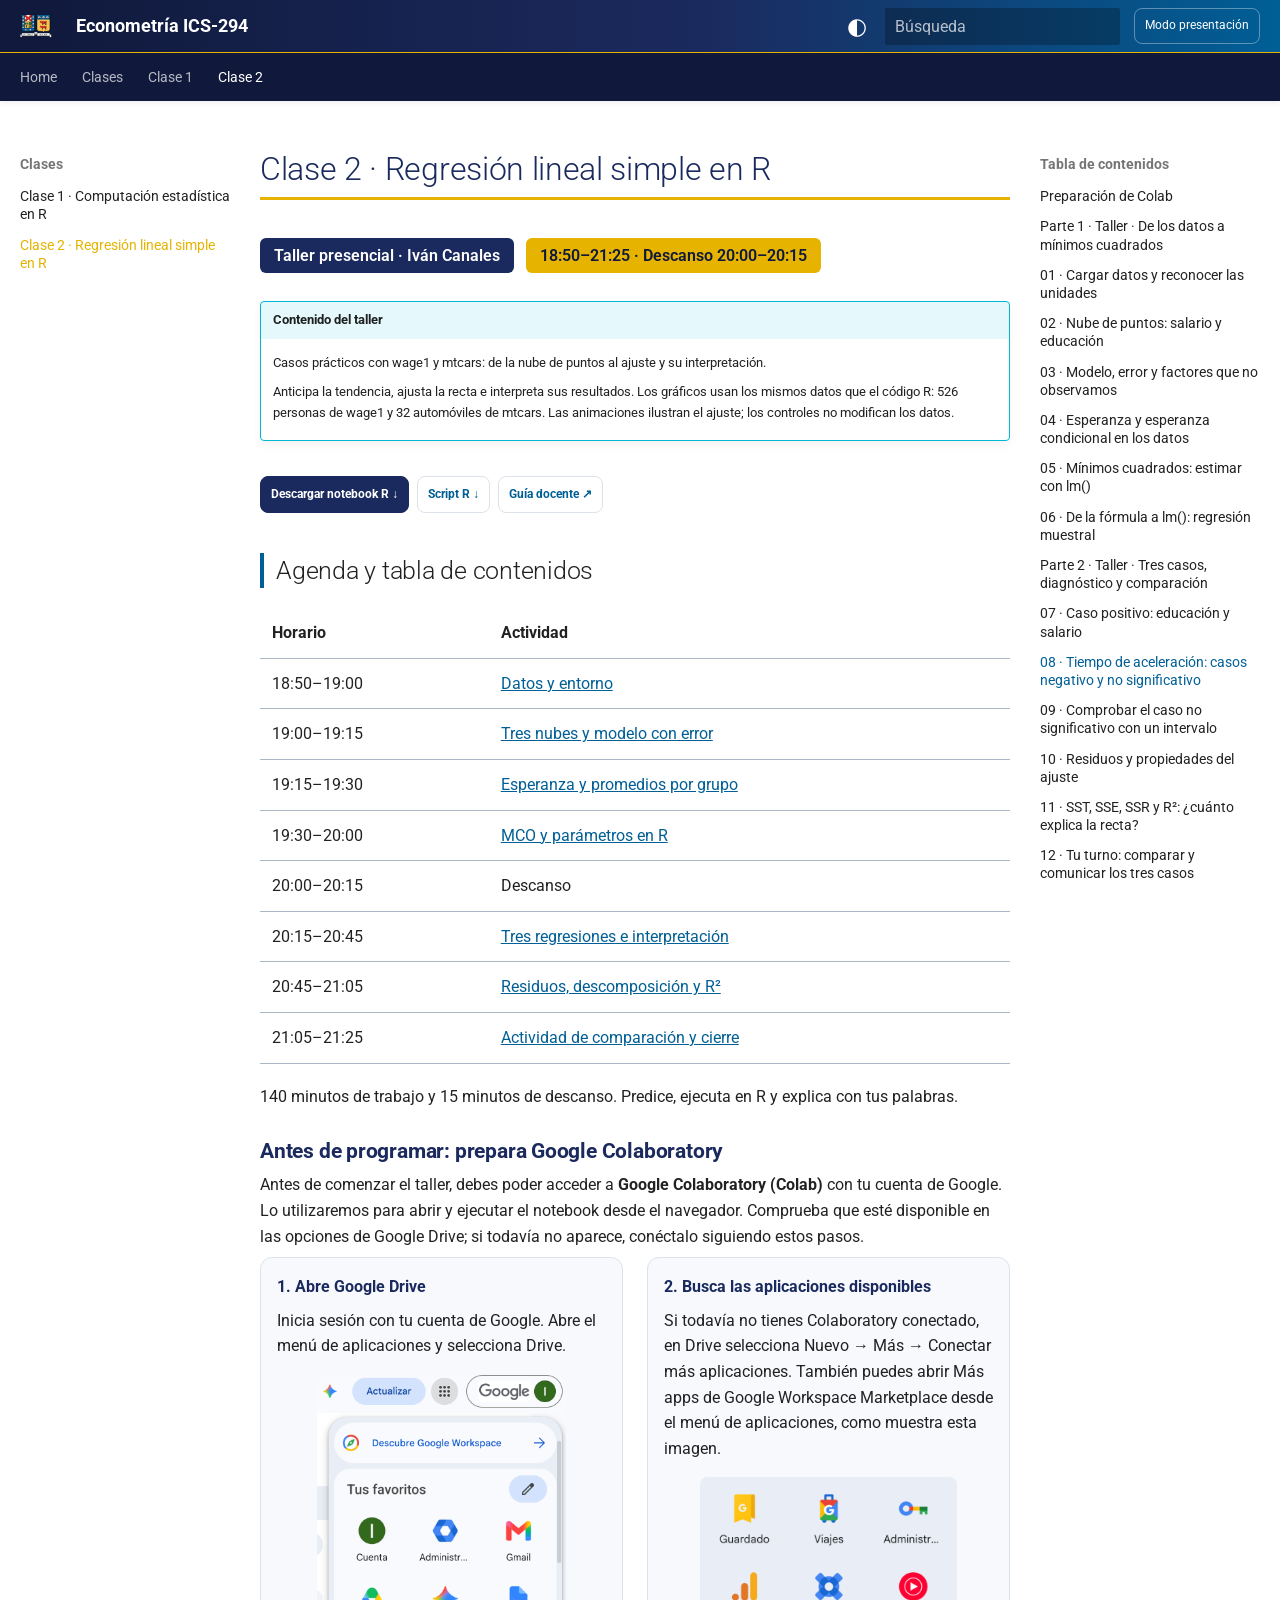
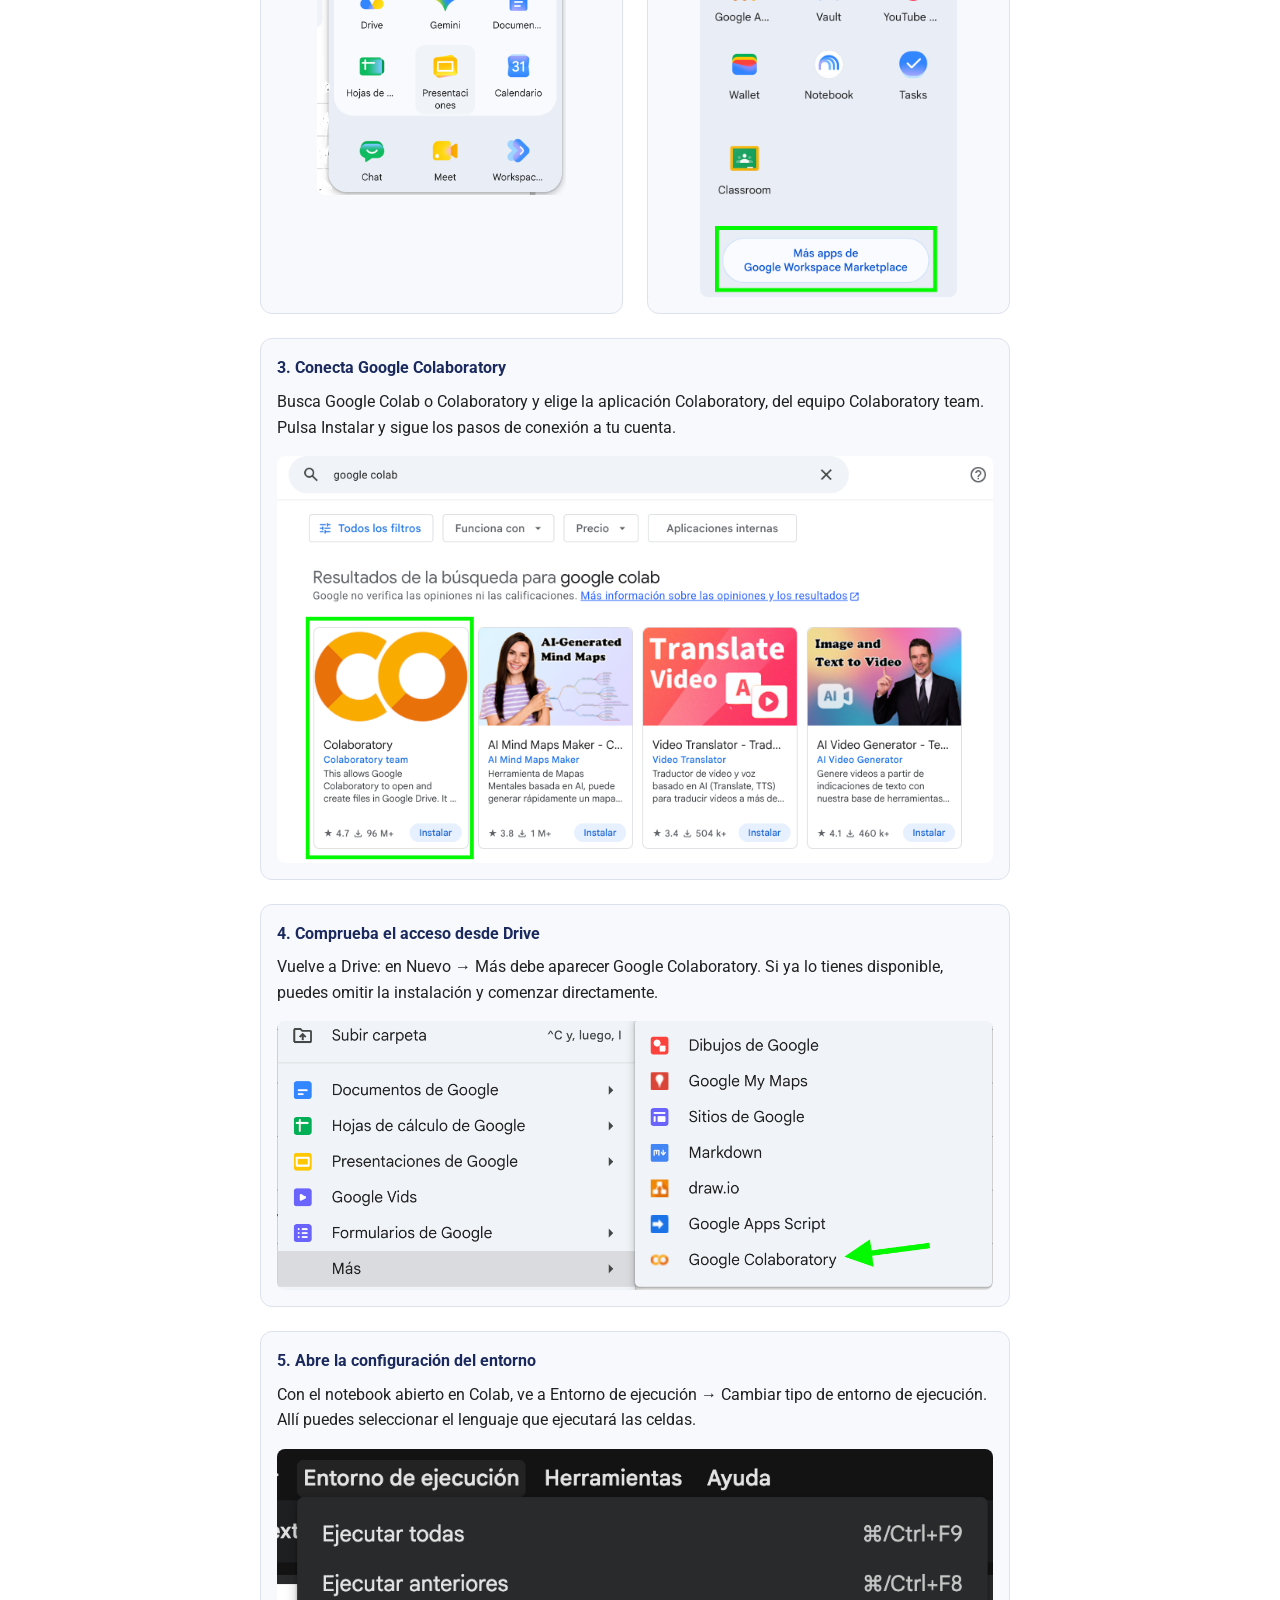
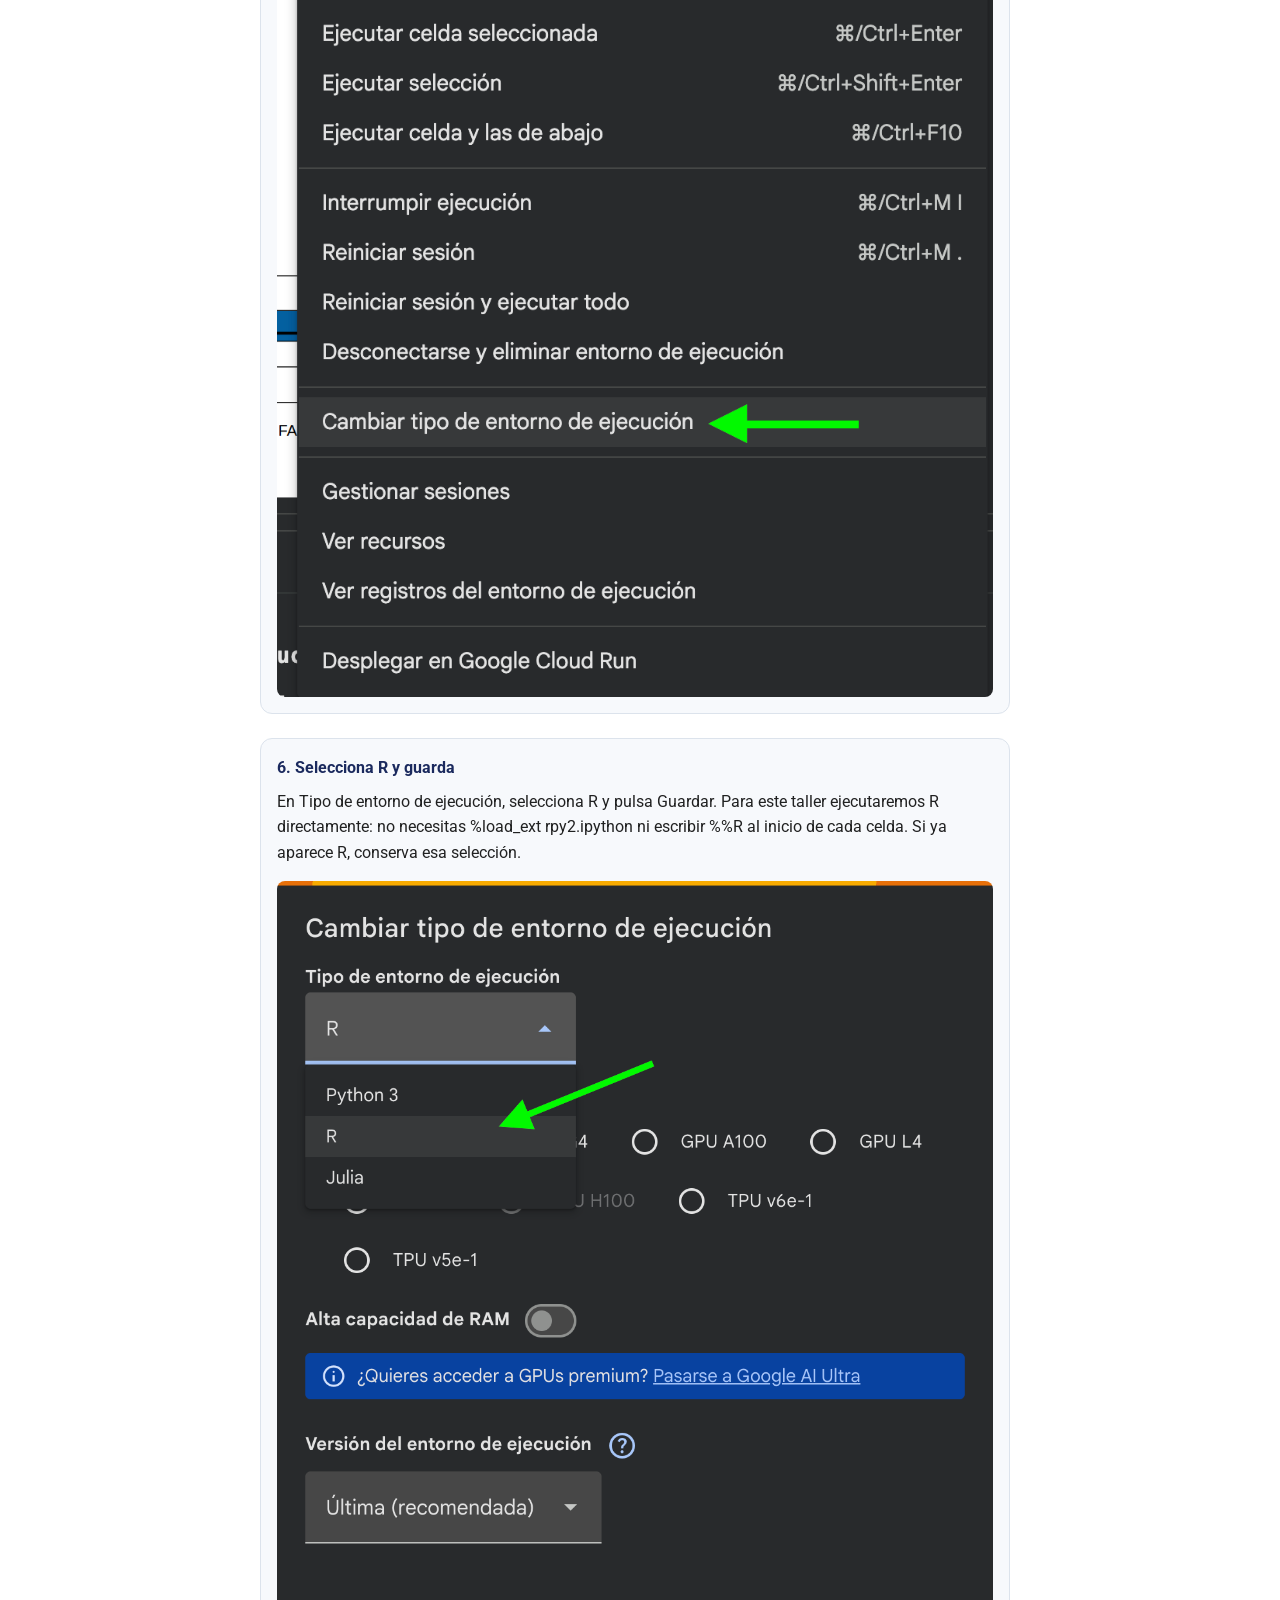
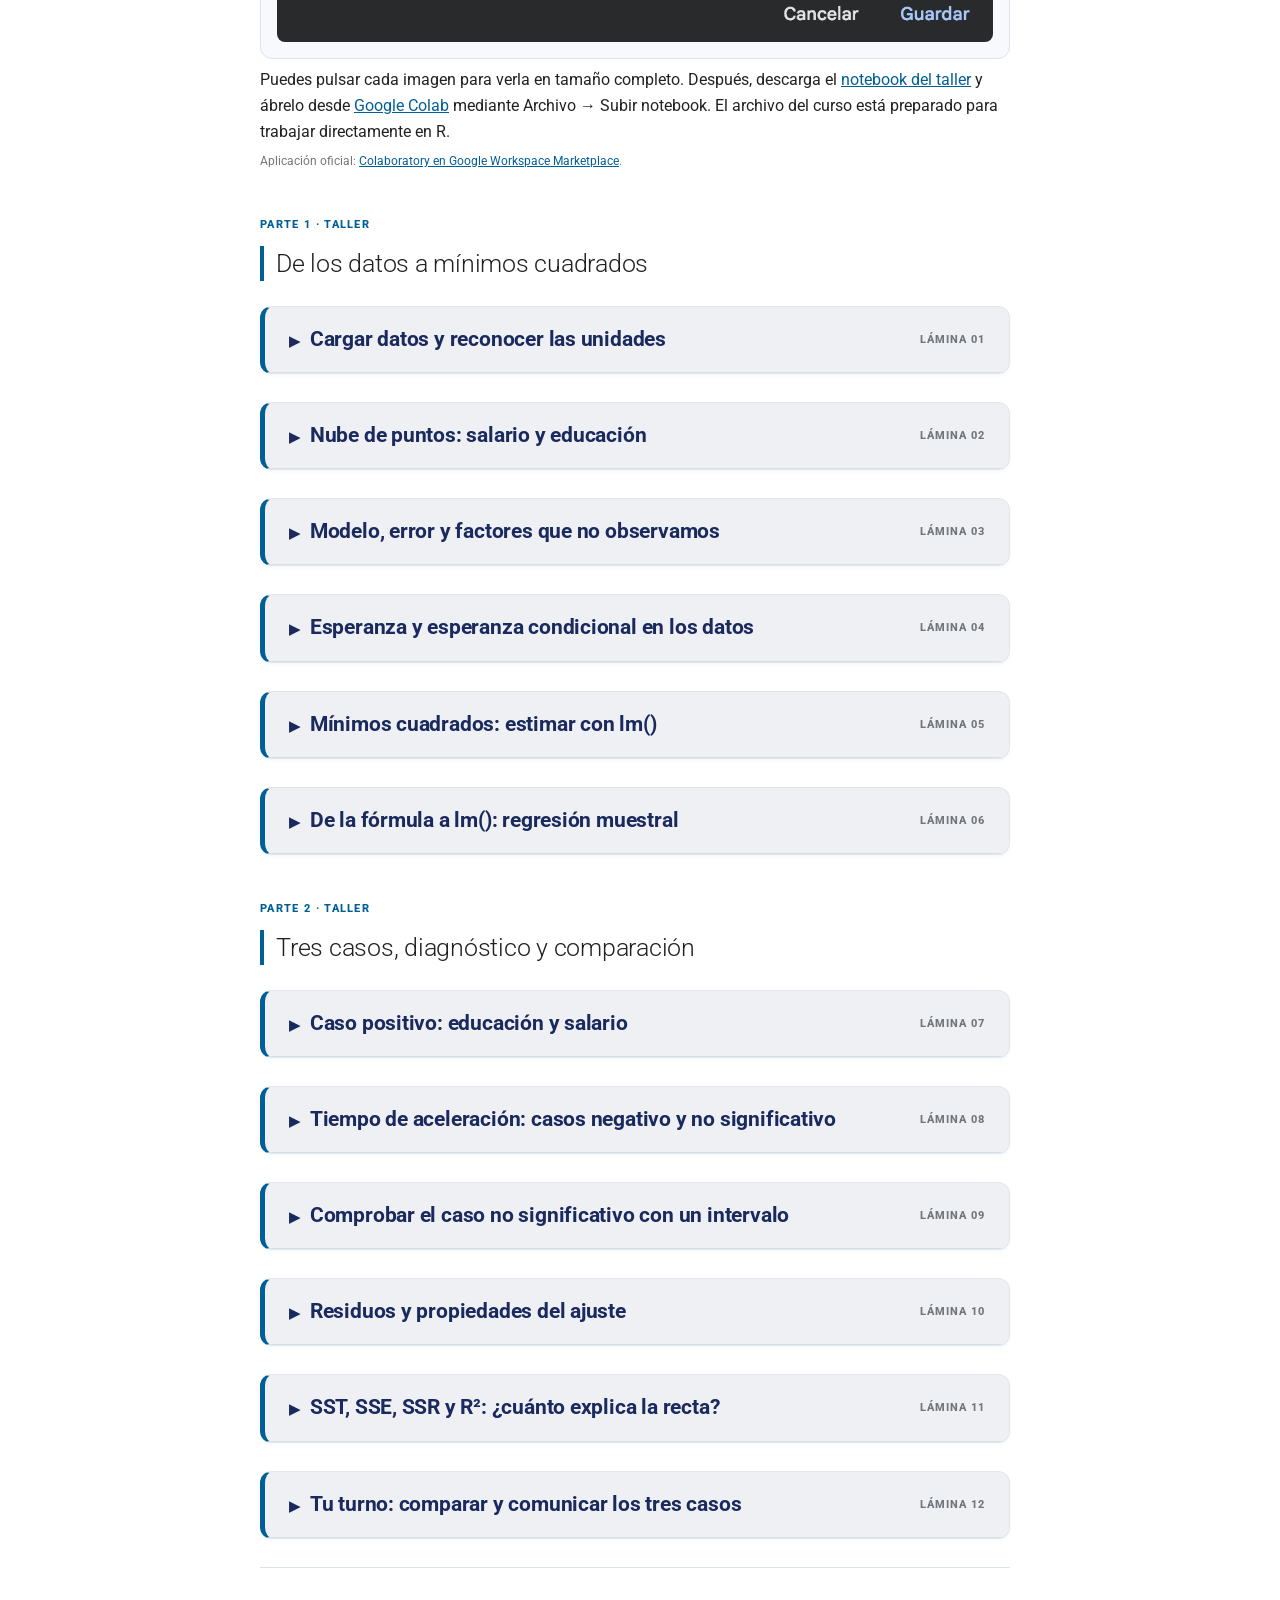
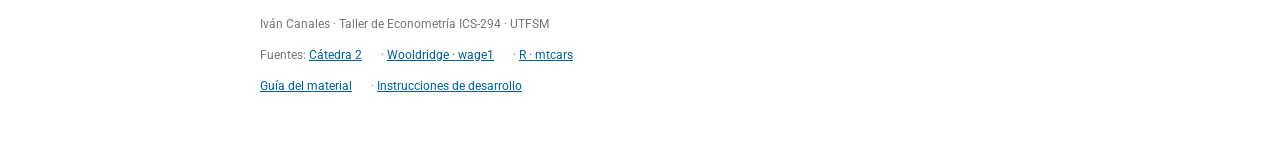
==== clase-2-taller/index.html @ 5e7f45cf "Mostrar tablas ANOVA completas en láminas 07, 08 y 09" ====
<!doctype html><html lang="es"><head><meta charset="utf-8"><meta name="viewport" content="width=device-width, initial-scale=1"><title>Clase 2 · Regresión lineal simple en R · UTFSM</title><style>
:root{--ink:#202f62;--accent:#006c9f;--paper:#fff;--muted:#647084;--line:#dce2ea;--wash:#eaf0f6;--bg:#f8fafc}*{box-sizing:border-box}html{scroll-behavior:smooth;scroll-padding-top:110px}body{margin:0;background:var(--bg);color:#242a32;font-family:-apple-system,BlinkMacSystemFont,"Segoe UI",sans-serif;font-size:18px;line-height:1.7}a{color:var(--accent)}button,summary{cursor:pointer}button,a,summary{touch-action:manipulation}button:focus-visible,a:focus-visible,summary:focus-visible{outline:3px solid #d79019;outline-offset:4px}.skip{position:absolute;left:10px;top:-100px}.skip:focus{top:5px;background:white;z-index:20}.topbar{position:sticky;top:0;z-index:5;background:#fff;border-bottom:1px solid var(--line);padding:16px max(24px,calc((100vw - 1180px)/2));display:flex;align-items:center;justify-content:space-between;gap:20px}.brand{font-size:15px;letter-spacing:.03em;color:var(--ink);font-weight:750;text-decoration:none}.topbar button{border:1px solid var(--line);border-radius:8px;background:white;padding:10px 14px;color:var(--ink);font:inherit;font-size:14px}.hero,.content{max-width:1180px;margin:auto;padding:52px 28px}.hero{padding-bottom:26px}.eyebrow{color:var(--accent);font-size:13px;font-weight:800;letter-spacing:.12em;text-transform:uppercase;margin:0 0 12px}h1,h2,h3{color:var(--ink);line-height:1.2}h1{font-size:clamp(36px,5vw,60px);letter-spacing:-.045em;max-width:850px;margin:0 0 22px}h2{font-size:34px;letter-spacing:-.025em}h3{font-size:clamp(23px,2.6vw,32px);margin:0;letter-spacing:-.02em}h4{font-size:16px;color:var(--ink);margin:24px 0 8px}.lead{font-size:21px;max-width:830px;color:#536074}.chips,.downloads,.toc{display:flex;flex-wrap:wrap;gap:10px}.chips span{font-size:13px;border:1px solid var(--line);padding:5px 12px;border-radius:30px;background:#fff;color:var(--ink)}.downloads{margin:24px 0}.downloads a{border-radius:8px;padding:10px 16px;font-size:14px;font-weight:700;border:1px solid var(--line);background:white;text-decoration:none}.downloads a:first-child{background:var(--ink);color:white;border-color:var(--ink)}.toc{padding:18px 0;border-top:1px solid var(--line);border-bottom:1px solid var(--line);margin-top:32px}.toc a{text-decoration:none;font-weight:650;font-size:14px;margin-right:14px}.content{padding-top:0}.brief{background:#fff;border:1px solid var(--line);border-radius:14px;padding:22px 28px;margin:24px 0}.brief h2{font-size:23px}.brief p{margin:8px 0}.brief summary{font-weight:700;color:var(--ink)}.schedule{width:100%;border-collapse:collapse;font-size:15px}.schedule td,.schedule th{text-align:left;border-bottom:1px solid var(--line);padding:10px}.schedule th{color:var(--ink)}.chapter-intro{margin:64px 0 30px}.chapter-intro h2{margin:10px 0 16px}.chapter-intro p:last-child{color:var(--muted)}.slide{background:var(--paper);border:1px solid #e2e5e9;border-left:7px solid var(--accent);border-radius:18px;overflow:hidden;margin:0 0 36px;box-shadow:0 2px 4px #17264b08;scroll-margin-top:100px}.slide-head{background:var(--wash);border-bottom:1px solid #d6dee8;display:flex;align-items:flex-start;justify-content:space-between;gap:25px;padding:27px 34px}.number{color:#71767c;letter-spacing:.09em;font-size:13px;font-weight:800;white-space:nowrap;padding-top:7px}.slide-body{padding:28px 34px 24px}.meta{display:flex;flex-wrap:wrap;gap:8px;font-size:12px;color:var(--muted)}.meta span+span:before{content:"·";margin-right:8px}.question{font-size:24px;color:var(--ink);font-weight:650;line-height:1.4;margin:26px 0}.prompt{padding:14px 18px;background:#f4f8fb;border-radius:8px;border:1px solid #e3ecf2}.prompt strong{color:var(--accent);font-size:13px;text-transform:uppercase;letter-spacing:.05em}.prompt p{margin:4px 0}.data-note,.execution-note{color:var(--muted);font-size:13px}.solution,.check{margin-top:22px;border:1px solid var(--line);border-radius:10px;overflow:hidden}.solution summary,.check summary{padding:13px 18px;background:#f7f9fc;font-weight:700;color:var(--ink);font-size:15px}.solution summary span{float:right}.solution-body{padding:18px}.code-head{display:flex;justify-content:space-between;align-items:center;color:var(--muted);font-size:12px}.copy{background:white;border:1px solid var(--line);border-radius:5px;padding:6px 10px;color:var(--ink)}pre{overflow:auto;padding:20px;background:#15243a;color:#e4effa;border-radius:8px;line-height:1.65;font-size:14px;tab-size:2}code{font-family:ui-monospace,SFMono-Regular,Consolas,monospace}.notice{border-left:3px solid #ce983d;background:#fff9ec;padding:12px 18px}.notice p{margin:4px 0}.check p{padding:0 18px}.anchor{display:inline-block;margin-top:20px;font-size:12px;text-decoration:none;color:var(--muted)}.footer{border-top:1px solid var(--line);padding:35px 0;font-size:14px;color:var(--muted)}.footer a{margin-right:16px}.present-controls{display:none}.presenting .hero,.presenting .brief,.presenting .chapter-intro,.presenting .footer,.presenting .closure{display:none}.presenting .slide{display:none}.presenting .slide.active{display:block;min-height:65vh;margin-top:30px}.presenting .chapter{margin:0}.presenting .content{padding-bottom:90px}.presenting .present-controls{display:flex;position:fixed;bottom:0;left:0;right:0;background:white;padding:14px 24px;border-top:1px solid var(--line);justify-content:center;align-items:center;gap:18px;z-index:10}.present-controls button{font:inherit;font-size:14px;border:1px solid var(--line);border-radius:7px;background:#fff;padding:10px 16px}.counter{font-size:14px;color:var(--ink)}@media(max-width:700px){body{font-size:16px}.hero,.content{padding-left:16px;padding-right:16px}.slide-head{padding:20px;gap:14px;flex-direction:column}.slide-body{padding:20px}.question{font-size:21px}.brief{padding:18px}.number{padding-top:0}pre{font-size:12px}.topbar{padding:12px 16px}.schedule{font-size:13px}.lead{font-size:18px}}@media print{.topbar,.toc,.downloads,.copy,.present-controls,.anchor{display:none!important}.slide{break-inside:avoid;box-shadow:none}.hero,.content{max-width:none;padding:10px}.solution-body{display:block}body{background:white;font-size:12px}.slide-head h3{font-size:20px}}

.lab {border:1px solid #b8c8d8;border-radius:12px;padding:16px;margin:20px 0;background:var(--paper,transparent)}
@keyframes trazar {from {stroke-dashoffset:1000} to {stroke-dashoffset:0}} .fitted-line {stroke-dasharray:1000;animation:trazar 1.2s ease-out both} @media (prefers-reduced-motion:reduce) {.fitted-line {animation:none}} .lab svg {width:100%;height:auto;display:block} .lab-controls {display:flex;flex-wrap:wrap;gap:10px;align-items:center} .lab-controls button {padding:10px;border:1px solid #005e90;border-radius:6px;cursor:pointer;background:#1b2a5e;color:white} .lab-controls button[aria-pressed="true"] {background:#d6a600;color:#111} .lab-controls label {display:flex;gap:6px;align-items:center} .lab-result {font-variant-numeric:tabular-nums} .agenda {border-collapse:collapse;width:100%;margin:20px 0} .agenda td,.agenda th {text-align:left;padding:12px;border-bottom:1px solid #aab6c6} .reading {border-left:4px solid #d6a600;padding:4px 16px;margin:16px 0}

.explanations {margin:24px 0} .code-explorer {display:grid;gap:12px} .code-step {border:1px solid #b8c8d8;border-radius:10px;overflow:hidden} .explain-toggle {width:100%;display:flex;align-items:center;gap:12px;text-align:left;padding:16px;border:0;background:#edf2f7;color:#1b2a5e;cursor:pointer;font-size:15px} .explain-toggle:hover {background:#e0e9f3} .explain-toggle:focus-visible {outline:3px solid #d6a600;outline-offset:-3px} .explain-toggle[aria-expanded="true"] {background:#1b2a5e;color:white} .explain-toggle code {white-space:normal;overflow-wrap:anywhere;background:transparent;color:inherit;flex:1;padding:0} .step-badge {display:inline-grid;place-items:center;min-width:34px;height:34px;border-radius:50%;background:#d6a600;color:#15234b;font-weight:700} .step-symbol {font-size:24px} .step-description {padding:6px 20px;border-left:4px solid #d6a600;animation:abrir-paso .2s ease-out} .step-description[hidden] {display:none} @keyframes abrir-paso {from {opacity:0;transform:translateY(-4px)} to {opacity:1;transform:translateY(0)}} @media(prefers-reduced-motion:reduce) {.step-description {animation:none}} html[data-theme="dark"] .explain-toggle:not([aria-expanded="true"]) {background:#202c44;color:#eef3fa}

.anova-section {margin:28px 0} .anova-equation {font-size:1.2em;font-weight:700;color:#005e90} .anova-scroll {overflow-x:auto;margin:20px 0;border:1px solid #b8c8d8;border-radius:10px} .anova-table {border-collapse:collapse;width:100%;font-size:14px;font-variant-numeric:tabular-nums} .anova-table caption {text-align:left;padding:14px;background:#edf2f7;color:#1b2a5e;font-weight:700} .anova-table th,.anova-table td {padding:12px 10px;border-bottom:1px solid #b8c8d8;text-align:right} .anova-table td {white-space:nowrap} .anova-table th:first-child {text-align:left;min-width:185px} .anova-table thead {background:#1b2a5e;color:white} .anova-table tbody tr:last-child {border-top:2px solid #d6a600;font-weight:700} .anova-table tbody tr:hover {background:rgba(0,94,144,.08)}
</style><link rel="preconnect" href="https://fonts.googleapis.com"><link href="https://fonts.googleapis.com/css2?family=Roboto:wght@300;400;500;600;700&display=swap" rel="stylesheet"><link rel="stylesheet" href="../identidad-utfsm.css?v=aa6c36bfe8b1"></head><body><a class="skip" href="#contenido">Saltar al contenido</a>
<header class="topbar"><div class="header-inner"><a class="brand" href="#inicio"><img src="../Logo_UTFSM.png" width="36" height="36" alt="Escudo de la Universidad Técnica Federico Santa María"><span>Econometría ICS-294</span></a><div class="header-actions"><button id="theme-toggle" class="theme-toggle" type="button" aria-label="Cambiar a modo oscuro" aria-pressed="false">◐</button><div class="search-wrap"><label class="search-label" for="class-search"><input id="class-search" type="search" placeholder="Búsqueda" aria-label="Buscar en las láminas" aria-controls="search-results" autocomplete="off"></label><div id="search-results" role="region" aria-label="Resultados de búsqueda" hidden></div></div><button id="present" type="button" aria-pressed="false">Modo presentación</button></div></div><nav class="header-tabs" aria-label="Navegación principal"><div><a href="../">Home</a><a href="../#clases">Clases</a><a href="../clase-1-taller/">Clase 1</a><a href="#inicio" aria-current="page">Clase 2</a></div></nav></header>
<div class="page-layout"><aside class="class-sidebar"><nav aria-label="Clases"><p class="sidebar-title">Clases</p><a href="../clase-1-taller/">Clase 1 · Computación estadística en R</a><a href="#inicio" class="current" aria-current="page">Clase 2 · Regresión lineal simple en R</a></nav></aside><main id="contenido"><div class="hero" id="inicio"><h1>Clase 2 · Regresión lineal simple en R</h1><div class="session-meta"><span>Taller presencial · Iván Canales</span><span class="tag-gold">18:50–21:25 · Descanso 20:00–20:15</span></div><section class="official-info"><h2>Contenido del taller</h2><div><p>Casos prácticos con wage1 y mtcars: de la nube de puntos al ajuste y su interpretación.</p><p>Anticipa la tendencia, ajusta la recta e interpreta sus resultados. Los gráficos usan los mismos datos que el código R: 526 personas de wage1 y 32 automóviles de mtcars. Las animaciones ilustran el ajuste; los controles no modifican los datos.</p></div></section><div class="downloads"><a href="clase-taller-2.ipynb" download>Descargar notebook R ↓</a><a href="clase-taller-2.R" download>Script R ↓</a><a href="guia-docente-taller-2.md">Guía docente ↗</a></div></div><div class="content"><section id="agenda"><h2>Agenda y tabla de contenidos</h2><table class="agenda"><thead><tr><th>Horario</th><th>Actividad</th></tr></thead><tbody><tr><td>18:50–19:00</td><td><a href="#C2-01">Datos y entorno</a></td></tr><tr><td>19:00–19:15</td><td><a href="#C2-02">Tres nubes y modelo con error</a></td></tr><tr><td>19:15–19:30</td><td><a href="#C2-04">Esperanza y promedios por grupo</a></td></tr><tr><td>19:30–20:00</td><td><a href="#C2-05">MCO y parámetros en R</a></td></tr><tr><td>20:00–20:15</td><td>Descanso</td></tr><tr><td>20:15–20:45</td><td><a href="#C2-07">Tres regresiones e interpretación</a></td></tr><tr><td>20:45–21:05</td><td><a href="#C2-10">Residuos, descomposición y R²</a></td></tr><tr><td>21:05–21:25</td><td><a href="#C2-12">Actividad de comparación y cierre</a></td></tr></tbody></table><p>140 minutos de trabajo y 15 minutos de descanso. Predice, ejecuta en R y explica con tus palabras.</p></section><section class="brief colab-preparation" id="preparar-colab" aria-labelledby="titulo-preparar-colab">
<style>.colab-preparation .colab-steps{display:grid;grid-template-columns:repeat(2,minmax(0,1fr));gap:1.5rem}.colab-preparation .colab-step{margin:0;padding:1rem;border:1px solid #dce3ec;border-radius:12px;background:#f7f9fc}.colab-preparation .colab-wide{grid-column:1/-1}.colab-preparation h4{margin-top:0;color:#1b2a5e}.colab-preparation img{display:block;width:auto;max-width:100%;height:auto;max-height:420px;margin:1rem auto 0;border-radius:8px}.colab-preparation .colab-wide img{width:100%;max-height:none}.colab-preparation a:focus-visible{outline:3px solid #e5b300;outline-offset:4px}@media(max-width:640px){.colab-preparation .colab-steps{grid-template-columns:1fr}}</style>
<h3 id="titulo-preparar-colab">Antes de programar: prepara Google Colaboratory</h3>
<p>Antes de comenzar el taller, debes poder acceder a <strong>Google Colaboratory (Colab)</strong> con tu cuenta de Google. Lo utilizaremos para abrir y ejecutar el notebook desde el navegador. Comprueba que esté disponible en las opciones de Google Drive; si todavía no aparece, conéctalo siguiendo estos pasos.</p>
<div class="colab-steps"><figure class="colab-step" id="colab-paso-1"><figcaption><h4>1. Abre Google Drive</h4><p>Inicia sesión con tu cuenta de Google. Abre el menú de aplicaciones y selecciona Drive.</p></figcaption><a href="colab-1.png" target="_blank" rel="noopener" aria-label="Ampliar imagen del paso 1"><img src="colab-1.png" alt="Menú de aplicaciones de Google con el acceso a Drive." width="734" height="1238" loading="lazy"></a></figure><figure class="colab-step" id="colab-paso-2"><figcaption><h4>2. Busca las aplicaciones disponibles</h4><p>Si todavía no tienes Colaboratory conectado, en Drive selecciona Nuevo → Más → Conectar más aplicaciones. También puedes abrir Más apps de Google Workspace Marketplace desde el menú de aplicaciones, como muestra esta imagen.</p></figcaption><a href="colab-2.png" target="_blank" rel="noopener" aria-label="Ampliar imagen del paso 2"><img src="colab-2.png" alt="Menú de Google con Más apps de Google Workspace Marketplace resaltado." width="658" height="1078" loading="lazy"></a></figure><figure class="colab-step colab-wide" id="colab-paso-3"><figcaption><h4>3. Conecta Google Colaboratory</h4><p>Busca Google Colab o Colaboratory y elige la aplicación Colaboratory, del equipo Colaboratory team. Pulsa Instalar y sigue los pasos de conexión a tu cuenta.</p></figcaption><a href="colab-3.png" target="_blank" rel="noopener" aria-label="Ampliar imagen del paso 3"><img src="colab-3.png" alt="Resultados de Marketplace con la aplicación oficial Colaboratory y su botón Instalar resaltados." width="1846" height="1048" loading="lazy"></a></figure><figure class="colab-step colab-wide" id="colab-paso-4"><figcaption><h4>4. Comprueba el acceso desde Drive</h4><p>Vuelve a Drive: en Nuevo → Más debe aparecer Google Colaboratory. Si ya lo tienes disponible, puedes omitir la instalación y comenzar directamente.</p></figcaption><a href="colab-4.png" target="_blank" rel="noopener" aria-label="Ampliar imagen del paso 4"><img src="colab-4.png" alt="Menú Más de Google Drive con Google Colaboratory señalado con una flecha." width="1284" height="482" loading="lazy"></a></figure><figure class="colab-step colab-wide" id="colab-paso-5"><figcaption><h4>5. Abre la configuración del entorno</h4><p>Con el notebook abierto en Colab, ve a Entorno de ejecución → Cambiar tipo de entorno de ejecución. Allí puedes seleccionar el lenguaje que ejecutará las celdas.</p></figcaption><a href="colab-5.png" target="_blank" rel="noopener" aria-label="Ampliar imagen del paso 5"><img src="colab-5.png" alt="Menú Entorno de ejecución de Colab con Cambiar tipo de entorno de ejecución señalado." width="922" height="1092" loading="lazy"></a></figure><figure class="colab-step colab-wide" id="colab-paso-6"><figcaption><h4>6. Selecciona R y guarda</h4><p>En Tipo de entorno de ejecución, selecciona R y pulsa Guardar. Para este taller ejecutaremos R directamente: no necesitas %load_ext rpy2.ipython ni escribir %%R al inicio de cada celda. Si ya aparece R, conserva esa selección.</p></figcaption><a href="colab-6.png" target="_blank" rel="noopener" aria-label="Ampliar imagen del paso 6"><img src="colab-6.png" alt="Ventana de configuración de Colab con R seleccionado y el botón Guardar visible." width="1112" height="1182" loading="lazy"></a></figure></div>
<p>Puedes pulsar cada imagen para verla en tamaño completo. Después, descarga el <a href="clase-taller-2.ipynb" download>notebook del taller</a> y ábrelo desde <a href="https://colab.research.google.com/">Google Colab</a> mediante Archivo → Subir notebook. El archivo del curso está preparado para trabajar directamente en R.</p>
<p class="data-note">Aplicación oficial: <a href="https://workspace.google.com/marketplace/app/colaboratory/1014160490159">Colaboratory en Google Workspace Marketplace</a>.</p></section><section class="chapter" id="P1"><div class="chapter-intro"><p class="eyebrow">Parte 1 · Taller</p><h2>De los datos a mínimos cuadrados</h2></div><article class="slide" id="C2-01" data-title="Cargar datos y reconocer las unidades"><header class="slide-head"><h3><button class="slide-toggle" type="button" aria-expanded="false" aria-controls="body-C2-01"><span class="slide-chevron" aria-hidden="true">▶</span><span>Cargar datos y reconocer las unidades</span></button></h3><span class="number">LÁMINA 01</span></header><div class="slide-body" id="body-C2-01" hidden><p>Carga wage1 del libro de Wooldridge. Son 526 personas de Estados Unidos, CPS 1976: wage es salario por hora en USD de 1976; educ, años de educación; exper, años de experiencia potencial; numdep, número de dependientes. Cada fila representa una persona, no un período.</p><div class="reading"><h4>Cómo leer el resultado</h4><p>Observa los nombres y rangos antes de modelar. La experiencia es potencial, no necesariamente experiencia laboral efectivamente acumulada. La columna rownames de la copia CSV es un identificador de fila y no se usa como predictor.</p></div><details class="solution"><summary>Ver código y solución en R</summary><div class="solution-body"><div class="code-head"><span>R</span><button type="button" class="copy">Copiar código</button></div><pre><code># Usa la copia local; si no está, carga la base del paquete.
if (file.exists(&quot;datos/wage1.csv&quot;)) {
  datos &lt;- read.csv(&quot;datos/wage1.csv&quot;)
} else {
  if (!requireNamespace(&quot;wooldridge&quot;, quietly = TRUE)) {
    install.packages(&quot;wooldridge&quot;, repos = &quot;https://cloud.r-project.org/&quot;)
  }
  datos &lt;- wooldridge::wage1
}
head(datos)
str(datos)
summary(datos)</code></pre><p>Observa los nombres y rangos antes de modelar. La experiencia es potencial, no necesariamente experiencia laboral efectivamente acumulada. La columna rownames de la copia CSV es un identificador de fila y no se usa como predictor.</p></div></details></div></article><article class="slide" id="C2-02" data-title="Nube de puntos: salario y educación"><header class="slide-head"><h3><button class="slide-toggle" type="button" aria-expanded="false" aria-controls="body-C2-02"><span class="slide-chevron" aria-hidden="true">▶</span><span>Nube de puntos: salario y educación</span></button></h3><span class="number">LÁMINA 02</span></header><div class="slide-body" id="body-C2-02" hidden><p>Observa la nube de salario y educación. Antes de mostrar la recta, anticipa la dirección de la tendencia. Luego ejecuta los otros gráficos en R para explorar salario frente a experiencia potencial y número de dependientes.</p><div class="lab" data-kind="explore-positive"></div><div class="reading"><h4>Cómo leer el resultado</h4><p>La nube de salario y educación muestra una tendencia creciente, con dispersión entre personas de un mismo nivel educativo. Recordemos que la recta resume la asociación promedio. La bondad de ajuste es baja: el R² es aproximadamente 16 %, es decir, el modelo explica cerca del 16 % de la variación observada del salario en esta muestra.</p></div><details class="solution"><summary>Ver código y solución en R</summary><div class="solution-body"><div class="code-head"><span>R</span><button type="button" class="copy">Copiar código</button></div><pre><code># Salario vs Educación
plot(wage ~ educ, data = datos, pch = 19, col = &quot;#005E9080&quot;)

# Otros gráficos:
par(mfrow = c(1, 3))
plot(wage ~ exper, data = datos, pch = 19, col = &quot;#005E9080&quot;)
plot(wage ~ numdep, data = datos, pch = 19, col = &quot;#005E9080&quot;)
par(mfrow = c(1, 1))</code></pre><p>La nube de salario y educación muestra una tendencia creciente, con dispersión entre personas de un mismo nivel educativo. Recordemos que la recta resume la asociación promedio. La bondad de ajuste es baja: el R² es aproximadamente 16 %, es decir, el modelo explica cerca del 16 % de la variación observada del salario en esta muestra.</p></div></details></div></article><article class="slide" id="C2-03" data-title="Modelo, error y factores que no observamos"><header class="slide-head"><h3><button class="slide-toggle" type="button" aria-expanded="false" aria-controls="body-C2-03"><span class="slide-chevron" aria-hidden="true">▶</span><span>Modelo, error y factores que no observamos</span></button></h3><span class="number">LÁMINA 03</span></header><div class="slide-body" id="body-C2-03" hidden><p>Trabaja con wage = β₀ + β₁ educ + u. Propón factores que podrían integrar u: habilidad, ocupación o condiciones del empleo. Mueve la recta y observa las distancias verticales. El error poblacional u no se observa; los residuos se calculan después de estimar.</p><div class="lab" data-kind="fit"></div><div class="reading"><h4>Cómo leer el resultado</h4><p>La recta dibujada es una propuesta inicial, no una estimación. La linealidad es en los parámetros. E[u | x] = 0 es un supuesto sobre la población: esta nube no permite comprobarlo. Una asociación salarial no basta para concluir causalidad.</p></div><details class="solution"><summary>Ver código y solución en R</summary><div class="solution-body"><div class="code-head"><span>R</span><button type="button" class="copy">Copiar código</button></div><pre><code>x &lt;- datos$educ
y &lt;- datos$wage
plot(x, y, pch = 19, col = &quot;#005E9080&quot;,
     xlab = &quot;Educación (años)&quot;, ylab = &quot;Salario por hora (USD de 1976)&quot;)
abline(a = 0, b = 0.5, col = &quot;#D6A600&quot;, lwd = 3)</code></pre><p>La recta dibujada es una propuesta inicial, no una estimación. La linealidad es en los parámetros. E[u | x] = 0 es un supuesto sobre la población: esta nube no permite comprobarlo. Una asociación salarial no basta para concluir causalidad.</p></div></details></div></article><article class="slide" id="C2-04" data-title="Esperanza y esperanza condicional en los datos"><header class="slide-head"><h3><button class="slide-toggle" type="button" aria-expanded="false" aria-controls="body-C2-04"><span class="slide-chevron" aria-hidden="true">▶</span><span>Esperanza y esperanza condicional en los datos</span></button></h3><span class="number">LÁMINA 04</span></header><div class="slide-body" id="body-C2-04" hidden><p>Compara el salario promedio de toda la muestra con el promedio dentro de cada nivel educativo. Son promedios muestrales que aproximan esperanzas; no son la función poblacional conocida.</p><div class="lab" data-kind="means"></div><div class="reading"><h4>Cómo leer el resultado</h4><p>Cada punto dorado resume personas con el mismo educ; la línea horizontal resume a todas. Los tamaños de los grupos son diferentes. Bajo E[u | educ] = 0, la regresión poblacional es E[wage | educ] = β₀ + β₁ educ.</p></div><details class="solution"><summary>Ver código y solución en R</summary><div class="solution-body"><div class="code-head"><span>R</span><button type="button" class="copy">Copiar código</button></div><pre><code>promedio &lt;- mean(datos$wage)
por_educ &lt;- aggregate(wage ~ educ, data = datos, FUN = mean)
print(promedio)
print(por_educ)
plot(wage ~ educ, data = datos, pch = 19, col = &quot;#005E9040&quot;)
points(por_educ$educ, por_educ$wage, pch = 19, col = &quot;#D6A600&quot;, cex = 1.4)
abline(h = promedio, lty = 2)</code></pre><p>Cada punto dorado resume personas con el mismo educ; la línea horizontal resume a todas. Los tamaños de los grupos son diferentes. Bajo E[u | educ] = 0, la regresión poblacional es E[wage | educ] = β₀ + β₁ educ.</p></div></details></div></article><article class="slide" id="C2-05" data-title="Mínimos cuadrados: estimar con lm()"><header class="slide-head"><h3><button class="slide-toggle" type="button" aria-expanded="false" aria-controls="body-C2-05"><span class="slide-chevron" aria-hidden="true">▶</span><span>Mínimos cuadrados: estimar con lm()</span></button></h3><span class="number">LÁMINA 05</span></header><div class="slide-body" id="body-C2-05" hidden><p>Ejecuta el código para estimar la recta de salario y educación mediante mínimos cuadrados ordinarios. Los coeficientes los calcula lm() a partir de los datos; en esta lámina no se modifican manualmente.</p><section class="explanations"><h4>Explora el código, paso a paso</h4><p>Pulsa una instrucción para descubrir qué hace. Puedes abrir varias y comparar sus funciones.</p><div class="code-explorer"><div class="code-step"><button type="button" class="explain-toggle" id="btn-C2-05-paso-1" aria-expanded="false" aria-controls="C2-05-paso-1"><span class="step-badge">01</span><code>modelo_pos &lt;- lm(wage ~ educ, data = datos)</code><span class="step-symbol" aria-hidden="true">+</span></button><div class="step-description" id="C2-05-paso-1" role="region" aria-labelledby="btn-C2-05-paso-1" hidden><p>Estima el salario como función lineal de los años de educación y guarda el ajuste en modelo_pos. La fórmula incluye un intercepto por defecto.</p></div></div><div class="code-step"><button type="button" class="explain-toggle" id="btn-C2-05-paso-2" aria-expanded="false" aria-controls="C2-05-paso-2"><span class="step-badge">02</span><code>print(summary(modelo_pos))</code><span class="step-symbol" aria-hidden="true">+</span></button><div class="step-description" id="C2-05-paso-2" role="region" aria-labelledby="btn-C2-05-paso-2" hidden><p>Muestra el resumen del ajuste. Residuals resume los residuos. En Coefficients, Estimate contiene el intercepto (aproximadamente −0.905) y la pendiente (0.541); Std. Error muestra sus errores estándar; t value y Pr(&gt;|t|) corresponden al contraste de que cada coeficiente poblacional sea cero. También aparecen el error estándar residual, R² (aproximadamente 0.1648), R² ajustado y el contraste F global. Estos contrastes requieren los supuestos de la inferencia clásica; no demuestran causalidad.</p></div></div><div class="code-step"><button type="button" class="explain-toggle" id="btn-C2-05-paso-3" aria-expanded="false" aria-controls="C2-05-paso-3"><span class="step-badge">03</span><code>print(coef(modelo_pos))</code><span class="step-symbol" aria-hidden="true">+</span></button><div class="step-description" id="C2-05-paso-3" role="region" aria-labelledby="btn-C2-05-paso-3" hidden><p>Extrae e imprime únicamente los dos coeficientes estimados, con sus nombres: (Intercept) y educ. Permite leer la ecuación ŷ = −0.905 + 0.541 educ. La pendiente indica una asociación promedio de 0.541 USD por hora por año adicional de educación.</p></div></div><div class="code-step"><button type="button" class="explain-toggle" id="btn-C2-05-paso-4" aria-expanded="false" aria-controls="C2-05-paso-4"><span class="step-badge">04</span><code>print(sum(resid(modelo_pos)^2))</code><span class="step-symbol" aria-hidden="true">+</span></button><div class="step-description" id="C2-05-paso-4" role="region" aria-labelledby="btn-C2-05-paso-4" hidden><p>resid() obtiene las diferencias entre salarios observados y ajustados. ^2 eleva cada residuo al cuadrado y sum() suma esos cuadrados. print() muestra SSR ≈ 5980.68, la suma de cuadrados residual que MCO minimiza. No es un promedio ni R²; está expresada en unidades de salario al cuadrado.</p></div></div><div class="code-step"><button type="button" class="explain-toggle" id="btn-C2-05-paso-5" aria-expanded="false" aria-controls="C2-05-paso-5"><span class="step-badge">05</span><code>plot(...) y abline(...)</code><span class="step-symbol" aria-hidden="true">+</span></button><div class="step-description" id="C2-05-paso-5" role="region" aria-labelledby="btn-C2-05-paso-5" hidden><p>plot() dibuja la nube de observaciones. abline(modelo_pos, ...) agrega la recta estimada en dorado; lwd = 3 fija su grosor.</p></div></div></div></section><div class="reading"><h4>Cómo leer el resultado</h4><p>MCO minimiza SSR = Σ(yᵢ − ŷᵢ)². El ajuste observado es aproximadamente ŷ = −0.905 + 0.541 educ. Un año adicional de educación se asocia con 0.541 USD/h más, en promedio. El intercepto no debe interpretarse fuera del contexto y soporte de los datos.</p></div><details class="solution" open><summary>Ver código y solución en R</summary><div class="solution-body"><div class="code-head"><span>R</span><button type="button" class="copy">Copiar código</button></div><pre><code>modelo_pos &lt;- lm(wage ~ educ, data = datos)
print(summary(modelo_pos))
print(coef(modelo_pos))
print(sum(resid(modelo_pos)^2))
plot(wage ~ educ, data = datos, pch = 19, col = &quot;#005E9060&quot;)
abline(modelo_pos, col = &quot;#D6A600&quot;, lwd = 3)</code></pre><p>MCO minimiza SSR = Σ(yᵢ − ŷᵢ)². El ajuste observado es aproximadamente ŷ = −0.905 + 0.541 educ. Un año adicional de educación se asocia con 0.541 USD/h más, en promedio. El intercepto no debe interpretarse fuera del contexto y soporte de los datos.</p></div></details></div></article><article class="slide" id="C2-06" data-title="De la fórmula a lm(): regresión muestral"><header class="slide-head"><h3><button class="slide-toggle" type="button" aria-expanded="false" aria-controls="body-C2-06"><span class="slide-chevron" aria-hidden="true">▶</span><span>De la fórmula a lm(): regresión muestral</span></button></h3><span class="number">LÁMINA 06</span></header><div class="slide-body" id="body-C2-06" hidden><p>Calcula los parámetros con vectores y compara con lm(). Esta es una estimación en la muestra, no los parámetros poblacionales conocidos.</p><section class="explanations"><h4>Explora el código, paso a paso</h4><p>Pulsa una instrucción para descubrir qué hace. Puedes abrir varias y comparar sus funciones.</p><div class="code-explorer"><div class="code-step"><button type="button" class="explain-toggle" id="btn-C2-06-paso-1" aria-expanded="false" aria-controls="C2-06-paso-1"><span class="step-badge">01</span><code>x &lt;- datos$educ; y &lt;- datos$wage</code><span class="step-symbol" aria-hidden="true">+</span></button><div class="step-description" id="C2-06-paso-1" role="region" aria-labelledby="btn-C2-06-paso-1" hidden><p>Extraemos dos columnas del dataset y las guardamos como vectores: x contiene los años de educación e y, el salario por hora. Las posiciones coinciden: x[i] e y[i] corresponden a la misma persona. La flecha &lt;- asigna los valores a un nombre.</p></div></div><div class="code-step"><button type="button" class="explain-toggle" id="btn-C2-06-paso-2" aria-expanded="false" aria-controls="C2-06-paso-2"><span class="step-badge">02</span><code>b1 &lt;- sum((x - mean(x)) * (y - mean(y))) / sum((x - mean(x))^2)</code><span class="step-symbol" aria-hidden="true">+</span></button><div class="step-description" id="C2-06-paso-2" role="region" aria-labelledby="btn-C2-06-paso-2" hidden><p>Calculamos la pendiente de mínimos cuadrados. mean(x) y mean(y) son los promedios. Al restarlos obtenemos cuánto se aleja cada observación de su promedio. El numerador multiplica esas diferencias persona por persona y las suma: resume cómo varían juntas educación y salario. El denominador suma las diferencias de educación al cuadrado: mide la variación de x y debe ser mayor que cero. Dividir ambos resultados produce b1 ≈ 0.541: por cada año adicional de educación, el salario ajustado aumenta aproximadamente 0.541 USD por hora.</p></div></div><div class="code-step"><button type="button" class="explain-toggle" id="btn-C2-06-paso-3" aria-expanded="false" aria-controls="C2-06-paso-3"><span class="step-badge">03</span><code>b0 &lt;- mean(y) - b1 * mean(x)</code><span class="step-symbol" aria-hidden="true">+</span></button><div class="step-description" id="C2-06-paso-3" role="region" aria-labelledby="btn-C2-06-paso-3" hidden><p>Calculamos el intercepto: al salario promedio le restamos la pendiente multiplicada por la educación promedio. Obtenemos b0 ≈ −0.905. Esta elección hace que la recta pase por el punto de los promedios (x̄, ȳ). No significa que exista un salario negativo observado.</p></div></div><div class="code-step"><button type="button" class="explain-toggle" id="btn-C2-06-paso-4" aria-expanded="false" aria-controls="C2-06-paso-4"><span class="step-badge">04</span><code>print(c(b0 = b0, b1 = b1))</code><span class="step-symbol" aria-hidden="true">+</span></button><div class="step-description" id="C2-06-paso-4" role="region" aria-labelledby="btn-C2-06-paso-4" hidden><p>c() reúne los dos resultados en un vector con nombres. print() muestra el intercepto y la pendiente calculados con la fórmula. Los nombres b0 y b1 permiten distinguirlos en la salida.</p></div></div><div class="code-step"><button type="button" class="explain-toggle" id="btn-C2-06-paso-5" aria-expanded="false" aria-controls="C2-06-paso-5"><span class="step-badge">05</span><code>print(coef(modelo_pos))</code><span class="step-symbol" aria-hidden="true">+</span></button><div class="step-description" id="C2-06-paso-5" role="region" aria-labelledby="btn-C2-06-paso-5" hidden><p>coef() extrae los coeficientes que lm() calculó en la lámina anterior. print() los muestra con los nombres (Intercept) y educ. Deben coincidir con b0 y b1, salvo diferencias mínimas de precisión numérica: estamos aplicando el mismo método. Primero debes ejecutar la celda que crea modelo_pos.</p></div></div><div class="code-step"><button type="button" class="explain-toggle" id="btn-C2-06-paso-6" aria-expanded="false" aria-controls="C2-06-paso-6"><span class="step-badge">06</span><code>y_ajustado &lt;- b0 + b1 * x</code><span class="step-symbol" aria-hidden="true">+</span></button><div class="step-description" id="C2-06-paso-6" role="region" aria-labelledby="btn-C2-06-paso-6" hidden><p>Aplicamos la ecuación de la recta a cada persona. R multiplica cada valor de x por b1 y le suma b0; así construye un vector de salarios ajustados. Por ejemplo, con 12 años de educación se obtiene aproximadamente 5.591 USD por hora. Es un valor sobre la recta, no el salario exacto que cada persona debe recibir.</p></div></div><div class="code-step"><button type="button" class="explain-toggle" id="btn-C2-06-paso-7" aria-expanded="false" aria-controls="C2-06-paso-7"><span class="step-badge">07</span><code>residuos &lt;- y - y_ajustado</code><span class="step-symbol" aria-hidden="true">+</span></button><div class="step-description" id="C2-06-paso-7" role="region" aria-labelledby="btn-C2-06-paso-7" hidden><p>Restamos, persona por persona, salario observado menos salario ajustado. Un residuo positivo indica que la persona gana más de lo que ajusta el modelo; uno negativo indica que gana menos. Este residuo calculado en la muestra se distingue del error poblacional u, que no observamos.</p></div></div><div class="code-step"><button type="button" class="explain-toggle" id="btn-C2-06-paso-8" aria-expanded="false" aria-controls="C2-06-paso-8"><span class="step-badge">08</span><code>print(head(data.frame(y, y_ajustado, residuos)))</code><span class="step-symbol" aria-hidden="true">+</span></button><div class="step-description" id="C2-06-paso-8" role="region" aria-labelledby="btn-C2-06-paso-8" hidden><p>data.frame() coloca los tres vectores como columnas de una tabla; head() selecciona las primeras seis filas y print() las muestra. Compara cada salario real con su ajuste y verifica la resta. En la primera fila: 3.10 − 5.050 ≈ −1.950 USD por hora.</p></div></div></div></section><div class="reading"><h4>Cómo leer el resultado</h4><p>Los dos métodos coinciden salvo redondeo numérico. La recta pasa por (x̄, ȳ). No confundas β₁ poblacional con b₁ estimado.</p></div><details class="solution"><summary>Ver código y solución en R</summary><div class="solution-body"><div class="code-head"><span>R</span><button type="button" class="copy">Copiar código</button></div><pre><code>x &lt;- datos$educ
y &lt;- datos$wage
b1 &lt;- sum((x - mean(x)) * (y - mean(y))) / sum((x - mean(x))^2)
b0 &lt;- mean(y) - b1 * mean(x)
print(c(b0 = b0, b1 = b1))
print(coef(modelo_pos))
y_ajustado &lt;- b0 + b1 * x
residuos &lt;- y - y_ajustado
print(head(data.frame(y, y_ajustado, residuos)))</code></pre><p>Los dos métodos coinciden salvo redondeo numérico. La recta pasa por (x̄, ȳ). No confundas β₁ poblacional con b₁ estimado.</p></div></details></div></article></section><section class="chapter" id="P2"><div class="chapter-intro"><p class="eyebrow">Parte 2 · Taller</p><h2>Tres casos, diagnóstico y comparación</h2></div><article class="slide" id="C2-07" data-title="Caso positivo: educación y salario"><header class="slide-head"><h3><button class="slide-toggle" type="button" aria-expanded="false" aria-controls="body-C2-07"><span class="slide-chevron" aria-hidden="true">▶</span><span>Caso positivo: educación y salario</span></button></h3><span class="number">LÁMINA 07</span></header><div class="slide-body" id="body-C2-07" hidden><p>Consulta summary(modelo_pos) y anova(modelo_pos). Despliega cada salida e interpreta sus componentes con los botones. El modelo explica salario por hora a partir de educación. Predice para 12 y 16 años: ¿es un salario individual garantizado?</p><div class="lab" data-kind="positive"></div><section class="anova-section"><h4>Tabla ANOVA</h4><p class="anova-equation">SST = SSE + SSR</p><div class="anova-scroll" role="region" aria-label="ANOVA · Salario y educación" tabindex="0"><table class="anova-table"><caption>ANOVA · Salario y educación · wage ~ educ · n = 526</caption><thead><tr><th scope="col">Fuente de variación</th><th scope="col">Suma de cuadrados</th><th scope="col">Grados de libertad</th><th scope="col">Cuadrado medio</th><th scope="col">F</th><th scope="col">p-valor</th></tr></thead><tbody><tr><th scope="row">Regresión · SSE = Σ(ŷᵢ − ȳ)²</th><td>1179.732</td><td>1</td><td>1179.732</td><td>103.363</td><td>2.78e-22</td></tr><tr><th scope="row">Error · SSR = Σ(yᵢ − ŷᵢ)²</th><td>5980.682</td><td>524</td><td>11.414</td><td>—</td><td>—</td></tr><tr><th scope="row">Total · SST = Σ(yᵢ − ȳ)²</th><td>7160.414</td><td>525</td><td>—</td><td>—</td><td>—</td></tr></tbody></table></div><p>Con intercepto: SST = SSE + SSR. Cuadrado medio = suma de cuadrados / grados de libertad; F = CM de regresión / CM del error. Las siglas siguen la cátedra: SSE explicada, SSR residual. En otras fuentes se intercambian; identifica siempre qué suma representa cada fila. La fila Total es una adición didáctica a la salida de anova() de R. Valores redondeados.</p></section><section class="r-outputs"><h4>Resultados calculados en R</h4><details class="solution"><summary>Ver summary(modelo_pos)</summary><div class="solution-body"><pre><code>Call:
lm(formula = wage ~ educ, data = datos)

Residuals:
    Min      1Q  Median      3Q     Max
-5.3396 -2.1501 -0.9674  1.1921 16.6085

Coefficients:
            Estimate Std. Error t value Pr(&gt;|t|)
(Intercept) -0.90485    0.68497  -1.321    0.187
educ         0.54136    0.05325  10.167   &lt;2e-16 ***
---
Signif. codes:  0 ‘***’ 0.001 ‘**’ 0.01 ‘*’ 0.05 ‘.’ 0.1 ‘ ’ 1

Residual standard error: 3.378 on 524 degrees of freedom
Multiple R-squared:  0.1648,	Adjusted R-squared:  0.1632
F-statistic: 103.4 on 1 and 524 DF,  p-value: &lt; 2.2e-16</code></pre></div></details><details class="solution"><summary>Ver anova(modelo_pos)</summary><div class="solution-body"><pre><code>Analysis of Variance Table

Response: wage
           Df Sum Sq Mean Sq F value    Pr(&gt;F)
educ        1 1179.7 1179.73  103.36 &lt; 2.2e-16 ***
Residuals 524 5980.7   11.41
---
Signif. codes:  0 ‘***’ 0.001 ‘**’ 0.01 ‘*’ 0.05 ‘.’ 0.1 ‘ ’ 1</code></pre></div></details></section><section class="explanations"><h4>Explora el código, paso a paso</h4><p>Pulsa una instrucción para descubrir qué hace. Puedes abrir varias y comparar sus funciones.</p><div class="code-explorer"><div class="code-step"><button type="button" class="explain-toggle" id="btn-C2-07-paso-1" aria-expanded="false" aria-controls="C2-07-paso-1"><span class="step-badge">01</span><code>summary · Estimate: intercepto y pendiente</code><span class="step-symbol" aria-hidden="true">+</span></button><div class="step-description" id="C2-07-paso-1" role="region" aria-labelledby="btn-C2-07-paso-1" hidden><p>Estimate contiene los coeficientes: intercepto ≈ −0.905 y pendiente de educ ≈ 0.541. Un año adicional de educación se asocia con 0.541 USD/h más de salario ajustado. El intercepto es la altura de la recta cuando educ = 0; no es un salario observado negativo.</p></div></div><div class="code-step"><button type="button" class="explain-toggle" id="btn-C2-07-paso-2" aria-expanded="false" aria-controls="C2-07-paso-2"><span class="step-badge">02</span><code>summary · Std. Error, t value y Pr(&gt;|t|)</code><span class="step-symbol" aria-hidden="true">+</span></button><div class="step-description" id="C2-07-paso-2" role="region" aria-labelledby="btn-C2-07-paso-2" hidden><p>El error estándar mide la incertidumbre del coeficiente estimado. Para educ es ≈ 0.05325; t = 0.54136/0.05325 ≈ 10.167. Su p-valor ≈ 2.78 × 10⁻²² contrasta H₀: β₁ = 0 bajo los supuestos clásicos. No es la probabilidad de que H₀ sea verdadera ni una medida del tamaño del efecto.</p></div></div><div class="code-step"><button type="button" class="explain-toggle" id="btn-C2-07-paso-3" aria-expanded="false" aria-controls="C2-07-paso-3"><span class="step-badge">03</span><code>summary · Residual standard error y R²</code><span class="step-symbol" aria-hidden="true">+</span></button><div class="step-description" id="C2-07-paso-3" role="region" aria-labelledby="btn-C2-07-paso-3" hidden><p>El error estándar residual es ≈ 3.378 USD/h: raíz de SSR/(n−2). R² ≈ 0.1648 indica que la recta explica aproximadamente el 16.48 % de la variación salarial en esta muestra; el R² ajustado es ≈ 0.1632. Una pendiente significativa puede coexistir con baja capacidad explicativa.</p></div></div><div class="code-step"><button type="button" class="explain-toggle" id="btn-C2-07-paso-4" aria-expanded="false" aria-controls="C2-07-paso-4"><span class="step-badge">04</span><code>ANOVA · Df: grados de libertad</code><span class="step-symbol" aria-hidden="true">+</span></button><div class="step-description" id="C2-07-paso-4" role="region" aria-labelledby="btn-C2-07-paso-4" hidden><p>La fila educ tiene 1 grado de libertad porque incorporamos una pendiente. Residuals tiene 524 = 526 − 2: estimamos intercepto y pendiente. Los grados de libertad totales son 525 = n − 1.</p></div></div><div class="code-step"><button type="button" class="explain-toggle" id="btn-C2-07-paso-5" aria-expanded="false" aria-controls="C2-07-paso-5"><span class="step-badge">05</span><code>ANOVA · Sum Sq: variación explicada y residual</code><span class="step-symbol" aria-hidden="true">+</span></button><div class="step-description" id="C2-07-paso-5" role="region" aria-labelledby="btn-C2-07-paso-5" hidden><p>En la fila educ, Sum Sq ≈ 1179.732 es la suma explicada SSE. En Residuals, Sum Sq ≈ 5980.682 es la suma residual SSR. Ambas suman SST ≈ 7160.414. R² = 1179.732/7160.414 ≈ 0.1648. Seguimos la notación de la cátedra.</p></div></div><div class="code-step"><button type="button" class="explain-toggle" id="btn-C2-07-paso-6" aria-expanded="false" aria-controls="C2-07-paso-6"><span class="step-badge">06</span><code>ANOVA · Mean Sq, F value y Pr(&gt;F)</code><span class="step-symbol" aria-hidden="true">+</span></button><div class="step-description" id="C2-07-paso-6" role="region" aria-labelledby="btn-C2-07-paso-6" hidden><p>Mean Sq divide Sum Sq por Df: 1179.732/1 ≈ 1179.732 y 5980.682/524 ≈ 11.4135. F divide ambos cuadrados medios: ≈ 103.36. Pr(&gt;F) es el p-valor del contraste global contra un modelo con sólo intercepto. En esta regresión simple, contrasta β₁ = 0; F = t² y su p-valor coincide con el de la pendiente.</p></div></div><div class="code-step"><button type="button" class="explain-toggle" id="btn-C2-07-paso-7" aria-expanded="false" aria-controls="C2-07-paso-7"><span class="step-badge">07</span><code>Predicciones y límites de interpretación</code><span class="step-symbol" aria-hidden="true">+</span></button><div class="step-description" id="C2-07-paso-7" role="region" aria-labelledby="btn-C2-07-paso-7" hidden><p>Para educ = 12 y 16, predict() entrega aproximadamente 5.591 y 7.757 USD/h. Son puntos sobre la recta. Ni la ANOVA ni el p-valor prueban que estudiar cause un cambio salarial; la interpretación inferencial requiere supuestos sobre el error y la muestra.</p></div></div></div></section><div class="reading"><h4>Cómo leer el resultado</h4><p>La pendiente es aproximadamente 0.541. Las predicciones son valores medios ajustados, no salarios individuales garantizados. Factores omitidos pueden estar relacionados con educación.</p></div><details class="solution"><summary>Ver código y solución en R</summary><div class="solution-body"><div class="code-head"><span>R</span><button type="button" class="copy">Copiar código</button></div><pre><code>modelo_pos &lt;- lm(wage ~ educ, data = datos)
print(summary(modelo_pos))
print(anova(modelo_pos))
plot(wage ~ educ, data = datos, pch = 19, col = &quot;#005E9060&quot;,
     xlab = &quot;Educación (años)&quot;, ylab = &quot;Salario por hora (USD de 1976)&quot;)
abline(modelo_pos, col = &quot;#D6A600&quot;, lwd = 3)
predict(modelo_pos, newdata = data.frame(educ = c(12, 16)))</code></pre><p>La pendiente es aproximadamente 0.541. Las predicciones son valores medios ajustados, no salarios individuales garantizados. Factores omitidos pueden estar relacionados con educación.</p></div></details></div></article><article class="slide" id="C2-08" data-title="Tiempo de aceleración: casos negativo y no significativo"><header class="slide-head"><h3><button class="slide-toggle" type="button" aria-expanded="false" aria-controls="body-C2-08"><span class="slide-chevron" aria-hidden="true">▶</span><span>Tiempo de aceleración: casos negativo y no significativo</span></button></h3><span class="number">LÁMINA 08</span></header><div class="slide-body" id="body-C2-08" hidden><p>Usaremos mtcars, 32 automóviles de modelos 1973–1974, con datos publicados por Motor Trend en 1974. La respuesta es qsec: segundos para recorrer un cuarto de milla (aproximadamente 402 m). hp es potencia bruta en caballos de fuerza; drat es la relación de transmisión del eje trasero, sin unidades. Alterna entre ambos predictores y anticipa el signo. La base viene incluida en R: no necesitas instalar paquetes.</p><div class="lab" data-kind="cars"></div><section class="anova-section"><h4>Tabla ANOVA</h4><p class="anova-equation">SST = SSE + SSR</p><div class="anova-scroll" role="region" aria-label="ANOVA · Potencia y tiempo" tabindex="0"><table class="anova-table"><caption>ANOVA · Potencia y tiempo · qsec ~ hp · n = 32</caption><thead><tr><th scope="col">Fuente de variación</th><th scope="col">Suma de cuadrados</th><th scope="col">Grados de libertad</th><th scope="col">Cuadrado medio</th><th scope="col">F</th><th scope="col">p-valor</th></tr></thead><tbody><tr><th scope="row">Regresión · SSE = Σ(ŷᵢ − ȳ)²</th><td>49.651</td><td>1</td><td>49.651</td><td>30.190</td><td>5.77e-06</td></tr><tr><th scope="row">Error · SSR = Σ(yᵢ − ŷᵢ)²</th><td>49.338</td><td>30</td><td>1.645</td><td>—</td><td>—</td></tr><tr><th scope="row">Total · SST = Σ(yᵢ − ȳ)²</th><td>98.988</td><td>31</td><td>—</td><td>—</td><td>—</td></tr></tbody></table></div><div class="anova-scroll" role="region" aria-label="ANOVA · Transmisión y tiempo" tabindex="0"><table class="anova-table"><caption>ANOVA · Transmisión y tiempo · qsec ~ drat · n = 32</caption><thead><tr><th scope="col">Fuente de variación</th><th scope="col">Suma de cuadrados</th><th scope="col">Grados de libertad</th><th scope="col">Cuadrado medio</th><th scope="col">F</th><th scope="col">p-valor</th></tr></thead><tbody><tr><th scope="row">Regresión · SSE = Σ(ŷᵢ − ȳ)²</th><td>0.823</td><td>1</td><td>0.823</td><td>0.252</td><td>0.62</td></tr><tr><th scope="row">Error · SSR = Σ(yᵢ − ŷᵢ)²</th><td>98.165</td><td>30</td><td>3.272</td><td>—</td><td>—</td></tr><tr><th scope="row">Total · SST = Σ(yᵢ − ȳ)²</th><td>98.988</td><td>31</td><td>—</td><td>—</td><td>—</td></tr></tbody></table></div><p>Con intercepto: SST = SSE + SSR. Cuadrado medio = suma de cuadrados / grados de libertad; F = CM de regresión / CM del error. Las siglas siguen la cátedra: SSE explicada, SSR residual. En otras fuentes se intercambian; identifica siempre qué suma representa cada fila. La fila Total es una adición didáctica a la salida de anova() de R. Valores redondeados.</p></section><section class="explanations"><h4>Explora el código, paso a paso</h4><p>Pulsa una instrucción para descubrir qué hace. Puedes abrir varias y comparar sus funciones.</p><div class="code-explorer"><div class="code-step"><button type="button" class="explain-toggle" id="btn-C2-08-paso-1" aria-expanded="false" aria-controls="C2-08-paso-1"><span class="step-badge">01</span><code>Potencia: ¿por qué una pendiente negativa?</code><span class="step-symbol" aria-hidden="true">+</span></button><div class="step-description" id="C2-08-paso-1" role="region" aria-labelledby="btn-C2-08-paso-1" hidden><p>Menos segundos significa completar antes la distancia. Por eso una mayor potencia asociada con un menor tiempo produce una pendiente negativa. Diez hp adicionales se asocian con unos 0.185 segundos menos en el ajuste simple. No estamos comparando el mismo automóvil con y sin una intervención.</p></div></div><div class="code-step"><button type="button" class="explain-toggle" id="btn-C2-08-paso-2" aria-expanded="false" aria-controls="C2-08-paso-2"><span class="step-badge">02</span><code>Relación de transmisión: ¿qué significa “neutro”?</code><span class="step-symbol" aria-hidden="true">+</span></button><div class="step-description" id="C2-08-paso-2" role="region" aria-labelledby="btn-C2-08-paso-2" hidden><p>drat describe la relación del eje trasero, no la velocidad medida ni la potencia. Su pendiente es pequeña respecto de su error estándar (0.3048 frente a 0.6076). Con p ≈ 0.62 no hay evidencia suficiente contra β₁ = 0 al 5 %. Esta muestra pequeña no demuestra ausencia de efecto mecánico ni independencia.</p></div></div><div class="code-step"><button type="button" class="explain-toggle" id="btn-C2-08-paso-3" aria-expanded="false" aria-controls="C2-08-paso-3"><span class="step-badge">03</span><code>Leer las dos tablas ANOVA</code><span class="step-symbol" aria-hidden="true">+</span></button><div class="step-description" id="C2-08-paso-3" role="region" aria-labelledby="btn-C2-08-paso-3" hidden><p>Potencia: F ≈ 30.190 y p ≈ 0.00000577; rechazamos pendiente cero al 5 % bajo los supuestos clásicos. Transmisión: F ≈ 0.252 y p ≈ 0.620; no rechazamos pendiente cero. Ambos modelos usan los mismos 32 tiempos, por eso comparten SST y 31 grados de libertad totales. La regresión de potencia explica una fracción mucho mayor de esa variación.</p></div></div></div></section><div class="reading"><h4>Cómo leer el resultado</h4><p>Con hp, la pendiente es aproximadamente −0.01846 segundos por hp (R² ≈ 0.5016; p ≈ 0.00000577): los autos más potentes tienden a completar la distancia en menos tiempo. Con drat, la pendiente es ≈ 0.3048 segundos por unidad (R² ≈ 0.0083; p ≈ 0.6196): no rechazamos pendiente poblacional cero al 5 %. Este segundo caso es el ejemplo “neutro” en sentido de falta de evidencia lineal, no de pendiente exactamente cero. Son asociaciones entre automóviles distintos; peso, diseño y otras diferencias impiden una conclusión causal.</p></div><details class="solution"><summary>Ver código y solución en R</summary><div class="solution-body"><div class="code-head"><span>R</span><button type="button" class="copy">Copiar código</button></div><pre><code>autos &lt;- datasets::mtcars
head(autos[, c(&quot;qsec&quot;, &quot;hp&quot;, &quot;drat&quot;)])

# Caso negativo: potencia y tiempo de aceleración
modelo_neg &lt;- lm(qsec ~ hp, data = autos)
print(summary(modelo_neg))
print(anova(modelo_neg))

# Caso no significativo: relación de transmisión y tiempo
modelo_plano &lt;- lm(qsec ~ drat, data = autos)
print(summary(modelo_plano))
print(anova(modelo_plano))

par(mfrow = c(1, 2))
plot(qsec ~ hp, data = autos, pch = 19, col = &quot;#005E9080&quot;,
     xlab = &quot;Potencia bruta (hp)&quot;, ylab = &quot;Tiempo de 1/4 de milla (s)&quot;)
abline(modelo_neg, col = &quot;#D6A600&quot;, lwd = 3)
plot(qsec ~ drat, data = autos, pch = 19, col = &quot;#005E9080&quot;,
     xlab = &quot;Relación de transmisión (sin unidades)&quot;,
     ylab = &quot;Tiempo de 1/4 de milla (s)&quot;)
abline(modelo_plano, col = &quot;#D6A600&quot;, lwd = 3)
par(mfrow = c(1, 1))</code></pre><p>Con hp, la pendiente es aproximadamente −0.01846 segundos por hp (R² ≈ 0.5016; p ≈ 0.00000577): los autos más potentes tienden a completar la distancia en menos tiempo. Con drat, la pendiente es ≈ 0.3048 segundos por unidad (R² ≈ 0.0083; p ≈ 0.6196): no rechazamos pendiente poblacional cero al 5 %. Este segundo caso es el ejemplo “neutro” en sentido de falta de evidencia lineal, no de pendiente exactamente cero. Son asociaciones entre automóviles distintos; peso, diseño y otras diferencias impiden una conclusión causal.</p></div></details></div></article><article class="slide" id="C2-09" data-title="Comprobar el caso no significativo con un intervalo"><header class="slide-head"><h3><button class="slide-toggle" type="button" aria-expanded="false" aria-controls="body-C2-09"><span class="slide-chevron" aria-hidden="true">▶</span><span>Comprobar el caso no significativo con un intervalo</span></button></h3><span class="number">LÁMINA 09</span></header><div class="slide-body" id="body-C2-09" hidden><p>Continúa con mtcars y el modelo qsec ~ drat de la lámina 08. Obtén el intervalo de confianza de la pendiente y compáralo con el p-valor. ¿Incluye el cero? ¿Qué valores positivos y negativos siguen siendo compatibles con estos datos?</p><div class="lab" data-kind="flat"></div><section class="anova-section"><h4>Tabla ANOVA</h4><p class="anova-equation">SST = SSE + SSR</p><div class="anova-scroll" role="region" aria-label="ANOVA · Caso no significativo" tabindex="0"><table class="anova-table"><caption>ANOVA · Caso no significativo · qsec ~ drat · n = 32</caption><thead><tr><th scope="col">Fuente de variación</th><th scope="col">Suma de cuadrados</th><th scope="col">Grados de libertad</th><th scope="col">Cuadrado medio</th><th scope="col">F</th><th scope="col">p-valor</th></tr></thead><tbody><tr><th scope="row">Regresión · SSE = Σ(ŷᵢ − ȳ)²</th><td>0.823</td><td>1</td><td>0.823</td><td>0.252</td><td>0.62</td></tr><tr><th scope="row">Error · SSR = Σ(yᵢ − ŷᵢ)²</th><td>98.165</td><td>30</td><td>3.272</td><td>—</td><td>—</td></tr><tr><th scope="row">Total · SST = Σ(yᵢ − ȳ)²</th><td>98.988</td><td>31</td><td>—</td><td>—</td><td>—</td></tr></tbody></table></div><p>Con intercepto: SST = SSE + SSR. Cuadrado medio = suma de cuadrados / grados de libertad; F = CM de regresión / CM del error. Las siglas siguen la cátedra: SSE explicada, SSR residual. En otras fuentes se intercambian; identifica siempre qué suma representa cada fila. La fila Total es una adición didáctica a la salida de anova() de R. Valores redondeados.</p></section><section class="explanations"><h4>Explora el código, paso a paso</h4><p>Pulsa una instrucción para descubrir qué hace. Puedes abrir varias y comparar sus funciones.</p><div class="code-explorer"><div class="code-step"><button type="button" class="explain-toggle" id="btn-C2-09-paso-1" aria-expanded="false" aria-controls="C2-09-paso-1"><span class="step-badge">01</span><code>ANOVA e intervalo: dos lecturas del mismo contraste</code><span class="step-symbol" aria-hidden="true">+</span></button><div class="step-description" id="C2-09-paso-1" role="region" aria-labelledby="btn-C2-09-paso-1" hidden><p>La tabla da F ≈ 0.252 con 1 y 30 grados de libertad y p ≈ 0.620. En una regresión simple con intercepto, F = t². El intervalo del 95 % de la pendiente incluye cero, coherente con no rechazar β₁ = 0 al 5 %. Ninguno de estos resultados prueba que la pendiente sea exactamente cero.</p></div></div></div></section><div class="reading"><h4>Cómo leer el resultado</h4><p>El intervalo del 95 % para la pendiente es aproximadamente [−0.936, 1.546] segundos por unidad de drat. Incluye cero, en concordancia con p ≈ 0.620. La pendiente estimada es positiva, pero no significativa al 5 %. El intervalo también incluye asociaciones de magnitudes relevantes: no podemos concluir equivalencia a cero. Se aplica la inferencia clásica de lm(), condicionada a sus supuestos.</p></div><details class="solution"><summary>Ver código y solución en R</summary><div class="solution-body"><div class="code-head"><span>R</span><button type="button" class="copy">Copiar código</button></div><pre><code># Ejecuta primero la lámina 08 para crear autos y modelo_plano.
print(summary(modelo_plano))
print(anova(modelo_plano))
print(confint(modelo_plano, &quot;drat&quot;, level = 0.95))
plot(qsec ~ drat, data = autos, pch = 19, col = &quot;#005E9060&quot;,
     xlab = &quot;Relación de transmisión (sin unidades)&quot;,
     ylab = &quot;Tiempo de 1/4 de milla (s)&quot;)
abline(modelo_plano, col = &quot;#D6A600&quot;, lwd = 3)</code></pre><p>El intervalo del 95 % para la pendiente es aproximadamente [−0.936, 1.546] segundos por unidad de drat. Incluye cero, en concordancia con p ≈ 0.620. La pendiente estimada es positiva, pero no significativa al 5 %. El intervalo también incluye asociaciones de magnitudes relevantes: no podemos concluir equivalencia a cero. Se aplica la inferencia clásica de lm(), condicionada a sus supuestos.</p></div></details></div></article><article class="slide" id="C2-10" data-title="Residuos y propiedades del ajuste"><header class="slide-head"><h3><button class="slide-toggle" type="button" aria-expanded="false" aria-controls="body-C2-10"><span class="slide-chevron" aria-hidden="true">▶</span><span>Residuos y propiedades del ajuste</span></button></h3><span class="number">LÁMINA 10</span></header><div class="slide-body" id="body-C2-10" hidden><p>Activa la animación para dibujar las distancias verticales de los datos a su recta. Comprueba las propiedades algebraicas de MCO con intercepto.</p><div class="lab" data-kind="residuals"></div><div class="reading"><h4>Cómo leer el resultado</h4><p>Las sumas son prácticamente cero por redondeo de la computadora. Son propiedades del ajuste, no una prueba de E[u | x] = 0 ni del cumplimiento de los supuestos.</p></div><details class="solution"><summary>Ver código y solución en R</summary><div class="solution-body"><div class="code-head"><span>R</span><button type="button" class="copy">Copiar código</button></div><pre><code>modelo &lt;- modelo_pos
x &lt;- datos$educ
y &lt;- datos$wage
ajuste &lt;- fitted(modelo)
e &lt;- resid(modelo)
print(c(suma_residuos = sum(e), suma_x_residuos = sum(x * e),
        media_y = mean(y), media_ajustada = mean(ajuste)))
plot(x, y, pch = 19, col = &quot;#005E9060&quot;)
segments(x, ajuste, x, y, col = &quot;#D6A60060&quot;)
abline(modelo, col = &quot;#D6A600&quot;, lwd = 3)</code></pre><p>Las sumas son prácticamente cero por redondeo de la computadora. Son propiedades del ajuste, no una prueba de E[u | x] = 0 ni del cumplimiento de los supuestos.</p></div></details></div></article><article class="slide" id="C2-11" data-title="SST, SSE, SSR y R²: ¿cuánto explica la recta?"><header class="slide-head"><h3><button class="slide-toggle" type="button" aria-expanded="false" aria-controls="body-C2-11"><span class="slide-chevron" aria-hidden="true">▶</span><span>SST, SSE, SSR y R²: ¿cuánto explica la recta?</span></button></h3><span class="number">LÁMINA 11</span></header><div class="slide-body" id="body-C2-11" hidden><p>Compara los tres casos con la misma definición que la cátedra: SST total, SSE explicada y SSR residual. En MCO con intercepto, SST = SSE + SSR.</p><div class="lab" data-kind="variance"></div><div class="reading"><h4>Cómo leer el resultado</h4><p>R² = SSE/SST = 1 − SSR/SST. El ajuste salarial explica cerca del 16.48 %; potencia y tiempo, 50.16 %; transmisión y tiempo, 0.83 %. Salario y tiempo son respuestas con unidades y muestras diferentes: compara las fracciones explicadas, no sus SST brutas. El R² no demuestra causalidad.</p></div><details class="solution"><summary>Ver código y solución en R</summary><div class="solution-body"><div class="code-head"><span>R</span><button type="button" class="copy">Copiar código</button></div><pre><code>modelos &lt;- list(positivo = modelo_pos, negativo = modelo_neg, plano = modelo_plano)
resumen &lt;- do.call(rbind, lapply(modelos, function(m) {
  y &lt;- model.response(model.frame(m))
  SST &lt;- sum((y - mean(y))^2)
  SSE &lt;- sum((fitted(m) - mean(y))^2)
  SSR &lt;- sum(resid(m)^2)
  c(SST = SST, SSE = SSE, SSR = SSR, R2 = 1 - SSR / SST)
}))
print(resumen)
barplot(t(cbind(resumen[, &quot;R2&quot;], 1 - resumen[, &quot;R2&quot;])),
        col = c(&quot;#D6A600&quot;, &quot;#005E90&quot;),
        legend.text = c(&quot;Explicada&quot;, &quot;Residual&quot;),
        names.arg = rownames(resumen), ylab = &quot;Fracción de SST&quot;)</code></pre><p>R² = SSE/SST = 1 − SSR/SST. El ajuste salarial explica cerca del 16.48 %; potencia y tiempo, 50.16 %; transmisión y tiempo, 0.83 %. Salario y tiempo son respuestas con unidades y muestras diferentes: compara las fracciones explicadas, no sus SST brutas. El R² no demuestra causalidad.</p></div></details></div></article><article class="slide" id="C2-12" data-title="Tu turno: comparar y comunicar los tres casos"><header class="slide-head"><h3><button class="slide-toggle" type="button" aria-expanded="false" aria-controls="body-C2-12"><span class="slide-chevron" aria-hidden="true">▶</span><span>Tu turno: comparar y comunicar los tres casos</span></button></h3><span class="number">LÁMINA 12</span></header><div class="slide-body" id="body-C2-12" hidden><p>Completa una tabla con respuesta, predictor, signo, pendiente y R². Redacta una frase en unidades para cada caso y una limitación. Antes de abrir el código, construye la tabla usando coef() y summary().</p><div class="reading"><h4>Cómo leer el resultado</h4><p>Revisa dirección, unidades y dispersión alrededor de la recta. El caso no significativo no es una prueba de equivalencia a cero. Diferencia siempre asociación, predicción y causalidad.</p></div><details class="solution"><summary>Ver código y solución en R</summary><div class="solution-body"><div class="code-head"><span>R</span><button type="button" class="copy">Copiar código</button></div><pre><code>comparacion &lt;- data.frame(
  caso = c(&quot;Salario y educación&quot;, &quot;Tiempo y potencia&quot;, &quot;Tiempo y transmisión&quot;),
  pendiente = sapply(modelos, function(m) coef(m)[2]),
  R2 = sapply(modelos, function(m) summary(m)$r.squared),
  p_pendiente = sapply(modelos, function(m) coef(summary(m))[2, 4]))
print(comparacion)
# Escribe tus conclusiones en una celda Markdown del notebook.</code></pre><p>Revisa dirección, unidades y dispersión alrededor de la recta. El caso no significativo no es una prueba de equivalencia a cero. Diferencia siempre asociación, predicción y causalidad.</p></div></details></div></article></section><footer class="footer"><p>Iván Canales · Taller de Econometría ICS-294 · UTFSM</p><p>Fuentes: <a href="https://hizocar.github.io/econometria-usm/clases/clase2/">Cátedra 2</a> · <a href="https://justinmshea.github.io/wooldridge/reference/wage1.html">Wooldridge · wage1</a> · <a href="https://stat.ethz.ch/R-manual/R-devel/library/datasets/html/mtcars.html">R · mtcars</a></p><p><a href="README.md">Guía del material</a> · <a href="instruccion-clase-taller-2.md">Instrucciones de desarrollo</a></p></footer></div></main><aside class="contents-sidebar"><nav aria-label="Tabla de contenidos"><p class="sidebar-title">Tabla de contenidos</p><a href="#preparar-colab">Preparación de Colab</a><a href="#P1">Parte 1 · Taller · De los datos a mínimos cuadrados</a><a href="#C2-01">01 · Cargar datos y reconocer las unidades</a><a href="#C2-02">02 · Nube de puntos: salario y educación</a><a href="#C2-03">03 · Modelo, error y factores que no observamos</a><a href="#C2-04">04 · Esperanza y esperanza condicional en los datos</a><a href="#C2-05">05 · Mínimos cuadrados: estimar con lm()</a><a href="#C2-06">06 · De la fórmula a lm(): regresión muestral</a><a href="#P2">Parte 2 · Taller · Tres casos, diagnóstico y comparación</a><a href="#C2-07">07 · Caso positivo: educación y salario</a><a href="#C2-08">08 · Tiempo de aceleración: casos negativo y no significativo</a><a href="#C2-09">09 · Comprobar el caso no significativo con un intervalo</a><a href="#C2-10">10 · Residuos y propiedades del ajuste</a><a href="#C2-11">11 · SST, SSE, SSR y R²: ¿cuánto explica la recta?</a><a href="#C2-12">12 · Tu turno: comparar y comunicar los tres casos</a></nav></aside></div>
<nav class="present-controls" aria-label="Navegación de láminas"><button id="prev" type="button">← Anterior</button><span class="counter" aria-live="polite"></span><button id="next" type="button">Siguiente →</button></nav><script>window.datosTaller=[{"wage":3.0999999046325684,"educ":11.0,"exper":2.0,"numdep":2.0},{"wage":3.240000009536743,"educ":12.0,"exper":22.0,"numdep":3.0},{"wage":3.0,"educ":11.0,"exper":2.0,"numdep":2.0},{"wage":6.0,"educ":8.0,"exper":44.0,"numdep":0.0},{"wage":5.300000190734863,"educ":12.0,"exper":7.0,"numdep":1.0},{"wage":8.75,"educ":16.0,"exper":9.0,"numdep":0.0},{"wage":11.25,"educ":18.0,"exper":15.0,"numdep":0.0},{"wage":5.0,"educ":12.0,"exper":5.0,"numdep":0.0},{"wage":3.5999999046325684,"educ":12.0,"exper":26.0,"numdep":2.0},{"wage":18.18000030517578,"educ":17.0,"exper":22.0,"numdep":0.0},{"wage":6.25,"educ":16.0,"exper":8.0,"numdep":0.0},{"wage":8.130000114440918,"educ":13.0,"exper":3.0,"numdep":0.0},{"wage":8.770000457763672,"educ":12.0,"exper":15.0,"numdep":2.0},{"wage":5.5,"educ":12.0,"exper":18.0,"numdep":0.0},{"wage":22.200000762939453,"educ":12.0,"exper":31.0,"numdep":1.0},{"wage":17.329999923706055,"educ":16.0,"exper":14.0,"numdep":1.0},{"wage":7.5,"educ":12.0,"exper":10.0,"numdep":0.0},{"wage":10.630000114440918,"educ":13.0,"exper":16.0,"numdep":0.0},{"wage":3.5999999046325684,"educ":12.0,"exper":13.0,"numdep":3.0},{"wage":4.5,"educ":12.0,"exper":36.0,"numdep":0.0},{"wage":6.880000114440918,"educ":12.0,"exper":11.0,"numdep":0.0},{"wage":8.479999542236328,"educ":12.0,"exper":29.0,"numdep":3.0},{"wage":6.329999923706055,"educ":16.0,"exper":9.0,"numdep":0.0},{"wage":0.5299999713897705,"educ":12.0,"exper":3.0,"numdep":0.0},{"wage":6.0,"educ":11.0,"exper":37.0,"numdep":0.0},{"wage":9.5600004196167,"educ":16.0,"exper":3.0,"numdep":1.0},{"wage":7.78000020980835,"educ":16.0,"exper":11.0,"numdep":1.0},{"wage":12.5,"educ":16.0,"exper":31.0,"numdep":0.0},{"wage":12.5,"educ":15.0,"exper":30.0,"numdep":2.0},{"wage":3.25,"educ":8.0,"exper":9.0,"numdep":2.0},{"wage":13.0,"educ":14.0,"exper":23.0,"numdep":2.0},{"wage":4.5,"educ":14.0,"exper":2.0,"numdep":2.0},{"wage":9.680000305175781,"educ":13.0,"exper":16.0,"numdep":0.0},{"wage":5.0,"educ":12.0,"exper":7.0,"numdep":0.0},{"wage":4.679999828338623,"educ":12.0,"exper":3.0,"numdep":0.0},{"wage":4.269999980926514,"educ":16.0,"exper":22.0,"numdep":1.0},{"wage":6.150000095367432,"educ":12.0,"exper":15.0,"numdep":1.0},{"wage":3.509999990463257,"educ":4.0,"exper":39.0,"numdep":5.0},{"wage":3.0,"educ":14.0,"exper":3.0,"numdep":0.0},{"wage":6.25,"educ":12.0,"exper":11.0,"numdep":0.0},{"wage":7.809999942779541,"educ":12.0,"exper":3.0,"numdep":0.0},{"wage":10.0,"educ":12.0,"exper":20.0,"numdep":4.0},{"wage":4.5,"educ":14.0,"exper":16.0,"numdep":1.0},{"wage":4.0,"educ":11.0,"exper":45.0,"numdep":0.0},{"wage":6.380000114440918,"educ":13.0,"exper":11.0,"numdep":0.0},{"wage":13.699999809265137,"educ":15.0,"exper":20.0,"numdep":2.0},{"wage":1.6699999570846558,"educ":10.0,"exper":1.0,"numdep":1.0},{"wage":2.930000066757202,"educ":12.0,"exper":36.0,"numdep":1.0},{"wage":3.6500000953674316,"educ":14.0,"exper":9.0,"numdep":0.0},{"wage":2.9000000953674316,"educ":12.0,"exper":15.0,"numdep":2.0},{"wage":1.6299999952316284,"educ":12.0,"exper":18.0,"numdep":2.0},{"wage":8.600000381469727,"educ":16.0,"exper":3.0,"numdep":0.0},{"wage":5.0,"educ":12.0,"exper":15.0,"numdep":1.0},{"wage":6.0,"educ":12.0,"exper":7.0,"numdep":0.0},{"wage":2.5,"educ":12.0,"exper":2.0,"numdep":2.0},{"wage":3.25,"educ":15.0,"exper":3.0,"numdep":1.0},{"wage":3.4000000953674316,"educ":16.0,"exper":1.0,"numdep":1.0},{"wage":10.0,"educ":8.0,"exper":13.0,"numdep":0.0},{"wage":21.6299991607666,"educ":18.0,"exper":8.0,"numdep":0.0},{"wage":4.380000114440918,"educ":16.0,"exper":7.0,"numdep":0.0},{"wage":11.710000038146973,"educ":13.0,"exper":40.0,"numdep":0.0},{"wage":12.390000343322754,"educ":14.0,"exper":42.0,"numdep":0.0},{"wage":6.25,"educ":10.0,"exper":36.0,"numdep":0.0},{"wage":3.7100000381469727,"educ":10.0,"exper":13.0,"numdep":4.0},{"wage":7.78000020980835,"educ":14.0,"exper":9.0,"numdep":0.0},{"wage":19.979999542236328,"educ":14.0,"exper":26.0,"numdep":2.0},{"wage":6.25,"educ":16.0,"exper":7.0,"numdep":3.0},{"wage":10.0,"educ":12.0,"exper":25.0,"numdep":3.0},{"wage":5.710000038146973,"educ":16.0,"exper":10.0,"numdep":1.0},{"wage":2.0,"educ":12.0,"exper":3.0,"numdep":4.0},{"wage":5.710000038146973,"educ":16.0,"exper":3.0,"numdep":0.0},{"wage":13.079999923706055,"educ":17.0,"exper":17.0,"numdep":3.0},{"wage":4.909999847412109,"educ":12.0,"exper":17.0,"numdep":2.0},{"wage":2.9100000858306885,"educ":12.0,"exper":20.0,"numdep":2.0},{"wage":3.75,"educ":12.0,"exper":7.0,"numdep":0.0},{"wage":11.899999618530273,"educ":13.0,"exper":24.0,"numdep":2.0},{"wage":4.0,"educ":12.0,"exper":28.0,"numdep":1.0},{"wage":3.0999999046325684,"educ":12.0,"exper":2.0,"numdep":1.0},{"wage":8.449999809265137,"educ":12.0,"exper":19.0,"numdep":4.0},{"wage":7.139999866485596,"educ":18.0,"exper":13.0,"numdep":2.0},{"wage":4.5,"educ":9.0,"exper":22.0,"numdep":4.0},{"wage":4.650000095367432,"educ":16.0,"exper":3.0,"numdep":0.0},{"wage":2.9000000953674316,"educ":10.0,"exper":4.0,"numdep":1.0},{"wage":6.670000076293945,"educ":12.0,"exper":7.0,"numdep":0.0},{"wage":3.5,"educ":12.0,"exper":6.0,"numdep":1.0},{"wage":3.259999990463257,"educ":12.0,"exper":13.0,"numdep":1.0},{"wage":3.25,"educ":12.0,"exper":14.0,"numdep":1.0},{"wage":8.0,"educ":12.0,"exper":14.0,"numdep":1.0},{"wage":9.850000381469727,"educ":8.0,"exper":40.0,"numdep":2.0},{"wage":7.5,"educ":12.0,"exper":11.0,"numdep":1.0},{"wage":5.909999847412109,"educ":12.0,"exper":14.0,"numdep":2.0},{"wage":11.760000228881836,"educ":14.0,"exper":40.0,"numdep":0.0},{"wage":3.0,"educ":12.0,"exper":1.0,"numdep":2.0},{"wage":4.809999942779541,"educ":12.0,"exper":2.0,"numdep":0.0},{"wage":6.5,"educ":12.0,"exper":4.0,"numdep":0.0},{"wage":4.0,"educ":9.0,"exper":19.0,"numdep":1.0},{"wage":3.5,"educ":13.0,"exper":1.0,"numdep":1.0},{"wage":13.15999984741211,"educ":12.0,"exper":34.0,"numdep":0.0},{"wage":4.25,"educ":14.0,"exper":5.0,"numdep":2.0},{"wage":3.5,"educ":12.0,"exper":3.0,"numdep":0.0},{"wage":5.130000114440918,"educ":15.0,"exper":6.0,"numdep":0.0},{"wage":3.75,"educ":12.0,"exper":14.0,"numdep":3.0},{"wage":4.5,"educ":12.0,"exper":35.0,"numdep":0.0},{"wage":7.630000114440918,"educ":12.0,"exper":8.0,"numdep":0.0},{"wage":15.0,"educ":14.0,"exper":7.0,"numdep":1.0},{"wage":6.849999904632568,"educ":15.0,"exper":11.0,"numdep":2.0},{"wage":13.329999923706055,"educ":12.0,"exper":14.0,"numdep":2.0},{"wage":6.670000076293945,"educ":12.0,"exper":35.0,"numdep":0.0},{"wage":2.5299999713897705,"educ":12.0,"exper":46.0,"numdep":0.0},{"wage":9.800000190734863,"educ":17.0,"exper":7.0,"numdep":0.0},{"wage":3.369999885559082,"educ":11.0,"exper":45.0,"numdep":0.0},{"wage":24.979999542236328,"educ":18.0,"exper":29.0,"numdep":0.0},{"wage":5.400000095367432,"educ":12.0,"exper":6.0,"numdep":0.0},{"wage":6.110000133514404,"educ":14.0,"exper":15.0,"numdep":2.0},{"wage":4.199999809265137,"educ":14.0,"exper":33.0,"numdep":0.0},{"wage":3.75,"educ":10.0,"exper":15.0,"numdep":0.0},{"wage":3.5,"educ":14.0,"exper":5.0,"numdep":0.0},{"wage":3.640000104904175,"educ":12.0,"exper":7.0,"numdep":0.0},{"wage":3.799999952316284,"educ":15.0,"exper":6.0,"numdep":1.0},{"wage":3.0,"educ":8.0,"exper":33.0,"numdep":3.0},{"wage":5.0,"educ":16.0,"exper":2.0,"numdep":0.0},{"wage":4.630000114440918,"educ":14.0,"exper":4.0,"numdep":2.0},{"wage":3.0,"educ":15.0,"exper":1.0,"numdep":0.0},{"wage":3.200000047683716,"educ":12.0,"exper":29.0,"numdep":1.0},{"wage":3.9100000858306885,"educ":18.0,"exper":17.0,"numdep":2.0},{"wage":6.429999828338623,"educ":16.0,"exper":17.0,"numdep":2.0},{"wage":5.480000019073486,"educ":10.0,"exper":36.0,"numdep":0.0},{"wage":1.5,"educ":8.0,"exper":31.0,"numdep":0.0},{"wage":2.9000000953674316,"educ":10.0,"exper":23.0,"numdep":2.0},{"wage":5.0,"educ":11.0,"exper":13.0,"numdep":0.0},{"wage":8.920000076293945,"educ":18.0,"exper":3.0,"numdep":0.0},{"wage":5.0,"educ":15.0,"exper":15.0,"numdep":0.0},{"wage":3.5199999809265137,"educ":12.0,"exper":48.0,"numdep":0.0},{"wage":2.9000000953674316,"educ":11.0,"exper":6.0,"numdep":1.0},{"wage":4.5,"educ":12.0,"exper":12.0,"numdep":3.0},{"wage":2.25,"educ":12.0,"exper":5.0,"numdep":2.0},{"wage":5.0,"educ":14.0,"exper":19.0,"numdep":4.0},{"wage":10.0,"educ":16.0,"exper":9.0,"numdep":2.0},{"wage":3.75,"educ":2.0,"exper":39.0,"numdep":0.0},{"wage":10.0,"educ":14.0,"exper":28.0,"numdep":0.0},{"wage":10.949999809265137,"educ":16.0,"exper":23.0,"numdep":4.0},{"wage":7.900000095367432,"educ":12.0,"exper":2.0,"numdep":0.0},{"wage":4.71999979019165,"educ":12.0,"exper":15.0,"numdep":0.0},{"wage":5.840000152587891,"educ":13.0,"exper":5.0,"numdep":1.0},{"wage":3.8299999237060547,"educ":12.0,"exper":18.0,"numdep":3.0},{"wage":3.200000047683716,"educ":15.0,"exper":2.0,"numdep":2.0},{"wage":2.0,"educ":10.0,"exper":3.0,"numdep":5.0},{"wage":4.5,"educ":12.0,"exper":31.0,"numdep":3.0},{"wage":11.550000190734863,"educ":16.0,"exper":20.0,"numdep":3.0},{"wage":2.140000104904175,"educ":13.0,"exper":34.0,"numdep":0.0},{"wage":2.380000114440918,"educ":9.0,"exper":5.0,"numdep":5.0},{"wage":3.75,"educ":12.0,"exper":11.0,"numdep":1.0},{"wage":5.519999980926514,"educ":13.0,"exper":31.0,"numdep":0.0},{"wage":6.5,"educ":12.0,"exper":8.0,"numdep":0.0},{"wage":3.0999999046325684,"educ":12.0,"exper":2.0,"numdep":1.0},{"wage":10.0,"educ":14.0,"exper":18.0,"numdep":2.0},{"wage":6.630000114440918,"educ":16.0,"exper":3.0,"numdep":0.0},{"wage":10.0,"educ":16.0,"exper":3.0,"numdep":0.0},{"wage":2.309999942779541,"educ":9.0,"exper":4.0,"numdep":5.0},{"wage":6.880000114440918,"educ":18.0,"exper":4.0,"numdep":0.0},{"wage":2.8299999237060547,"educ":10.0,"exper":1.0,"numdep":4.0},{"wage":3.130000114440918,"educ":10.0,"exper":1.0,"numdep":1.0},{"wage":8.0,"educ":13.0,"exper":28.0,"numdep":1.0},{"wage":4.5,"educ":12.0,"exper":47.0,"numdep":0.0},{"wage":8.649999618530273,"educ":18.0,"exper":13.0,"numdep":0.0},{"wage":2.0,"educ":13.0,"exper":2.0,"numdep":0.0},{"wage":4.75,"educ":12.0,"exper":48.0,"numdep":0.0},{"wage":6.25,"educ":13.0,"exper":6.0,"numdep":1.0},{"wage":6.0,"educ":13.0,"exper":8.0,"numdep":2.0},{"wage":15.380000114440918,"educ":13.0,"exper":25.0,"numdep":2.0},{"wage":14.579999923706055,"educ":18.0,"exper":13.0,"numdep":0.0},{"wage":12.5,"educ":12.0,"exper":8.0,"numdep":0.0},{"wage":5.25,"educ":12.0,"exper":19.0,"numdep":2.0},{"wage":2.1700000762939453,"educ":13.0,"exper":1.0,"numdep":1.0},{"wage":7.139999866485596,"educ":12.0,"exper":43.0,"numdep":0.0},{"wage":6.21999979019165,"educ":12.0,"exper":19.0,"numdep":1.0},{"wage":9.0,"educ":12.0,"exper":11.0,"numdep":0.0},{"wage":10.0,"educ":14.0,"exper":43.0,"numdep":0.0},{"wage":5.769999980926514,"educ":10.0,"exper":44.0,"numdep":0.0},{"wage":4.0,"educ":12.0,"exper":22.0,"numdep":2.0},{"wage":8.75,"educ":16.0,"exper":3.0,"numdep":1.0},{"wage":6.53000020980835,"educ":16.0,"exper":3.0,"numdep":0.0},{"wage":7.599999904632568,"educ":12.0,"exper":41.0,"numdep":0.0},{"wage":5.0,"educ":14.0,"exper":5.0,"numdep":0.0},{"wage":5.0,"educ":12.0,"exper":14.0,"numdep":0.0},{"wage":21.860000610351562,"educ":12.0,"exper":24.0,"numdep":3.0},{"wage":8.640000343322754,"educ":12.0,"exper":28.0,"numdep":0.0},{"wage":3.299999952316284,"educ":12.0,"exper":25.0,"numdep":1.0},{"wage":4.440000057220459,"educ":12.0,"exper":3.0,"numdep":0.0},{"wage":4.550000190734863,"educ":12.0,"exper":11.0,"numdep":0.0},{"wage":3.5,"educ":12.0,"exper":7.0,"numdep":0.0},{"wage":6.25,"educ":16.0,"exper":9.0,"numdep":1.0},{"wage":3.8499999046325684,"educ":16.0,"exper":5.0,"numdep":0.0},{"wage":6.179999828338623,"educ":14.0,"exper":9.0,"numdep":0.0},{"wage":2.9100000858306885,"educ":11.0,"exper":1.0,"numdep":3.0},{"wage":6.25,"educ":16.0,"exper":2.0,"numdep":0.0},{"wage":6.25,"educ":12.0,"exper":13.0,"numdep":0.0},{"wage":9.050000190734863,"educ":12.0,"exper":10.0,"numdep":3.0},{"wage":10.0,"educ":17.0,"exper":5.0,"numdep":0.0},{"wage":11.109999656677246,"educ":12.0,"exper":30.0,"numdep":0.0},{"wage":6.880000114440918,"educ":12.0,"exper":31.0,"numdep":3.0},{"wage":8.75,"educ":16.0,"exper":1.0,"numdep":0.0},{"wage":10.0,"educ":8.0,"exper":9.0,"numdep":0.0},{"wage":3.049999952316284,"educ":12.0,"exper":10.0,"numdep":2.0},{"wage":3.0,"educ":12.0,"exper":38.0,"numdep":0.0},{"wage":5.800000190734863,"educ":12.0,"exper":19.0,"numdep":2.0},{"wage":4.099999904632568,"educ":16.0,"exper":5.0,"numdep":0.0},{"wage":8.0,"educ":12.0,"exper":26.0,"numdep":1.0},{"wage":6.150000095367432,"educ":12.0,"exper":35.0,"numdep":0.0},{"wage":2.700000047683716,"educ":9.0,"exper":2.0,"numdep":1.0},{"wage":2.75,"educ":13.0,"exper":1.0,"numdep":1.0},{"wage":3.0,"educ":16.0,"exper":19.0,"numdep":0.0},{"wage":3.0,"educ":14.0,"exper":3.0,"numdep":0.0},{"wage":7.360000133514404,"educ":8.0,"exper":36.0,"numdep":3.0},{"wage":7.5,"educ":14.0,"exper":29.0,"numdep":1.0},{"wage":3.5,"educ":13.0,"exper":1.0,"numdep":3.0},{"wage":8.100000381469727,"educ":12.0,"exper":38.0,"numdep":1.0},{"wage":3.75,"educ":18.0,"exper":1.0,"numdep":1.0},{"wage":3.25,"educ":9.0,"exper":29.0,"numdep":1.0},{"wage":5.829999923706055,"educ":8.0,"exper":36.0,"numdep":0.0},{"wage":3.5,"educ":8.0,"exper":4.0,"numdep":3.0},{"wage":3.3299999237060547,"educ":12.0,"exper":45.0,"numdep":0.0},{"wage":4.0,"educ":14.0,"exper":22.0,"numdep":0.0},{"wage":3.5,"educ":12.0,"exper":20.0,"numdep":2.0},{"wage":6.25,"educ":16.0,"exper":5.0,"numdep":0.0},{"wage":2.950000047683716,"educ":8.0,"exper":15.0,"numdep":1.0},{"wage":5.710000038146973,"educ":13.0,"exper":10.0,"numdep":0.0},{"wage":3.0,"educ":9.0,"exper":3.0,"numdep":0.0},{"wage":22.860000610351562,"educ":16.0,"exper":16.0,"numdep":2.0},{"wage":9.0,"educ":12.0,"exper":38.0,"numdep":0.0},{"wage":8.329999923706055,"educ":15.0,"exper":33.0,"numdep":1.0},{"wage":3.0,"educ":11.0,"exper":2.0,"numdep":0.0},{"wage":5.75,"educ":14.0,"exper":6.0,"numdep":0.0},{"wage":6.760000228881836,"educ":12.0,"exper":19.0,"numdep":2.0},{"wage":10.0,"educ":12.0,"exper":29.0,"numdep":2.0},{"wage":3.0,"educ":12.0,"exper":2.0,"numdep":0.0},{"wage":3.5,"educ":18.0,"exper":3.0,"numdep":0.0},{"wage":3.25,"educ":12.0,"exper":4.0,"numdep":0.0},{"wage":4.0,"educ":12.0,"exper":10.0,"numdep":0.0},{"wage":2.9200000762939453,"educ":12.0,"exper":4.0,"numdep":1.0},{"wage":3.059999942779541,"educ":12.0,"exper":14.0,"numdep":3.0},{"wage":3.200000047683716,"educ":12.0,"exper":15.0,"numdep":1.0},{"wage":4.75,"educ":12.0,"exper":19.0,"numdep":3.0},{"wage":3.0,"educ":14.0,"exper":17.0,"numdep":4.0},{"wage":18.15999984741211,"educ":16.0,"exper":29.0,"numdep":1.0},{"wage":3.5,"educ":12.0,"exper":2.0,"numdep":2.0},{"wage":4.110000133514404,"educ":14.0,"exper":5.0,"numdep":0.0},{"wage":1.9600000381469727,"educ":11.0,"exper":38.0,"numdep":0.0},{"wage":4.289999961853027,"educ":12.0,"exper":3.0,"numdep":0.0},{"wage":3.0,"educ":10.0,"exper":47.0,"numdep":0.0},{"wage":6.449999809265137,"educ":12.0,"exper":7.0,"numdep":0.0},{"wage":5.199999809265137,"educ":6.0,"exper":47.0,"numdep":0.0},{"wage":4.5,"educ":13.0,"exper":23.0,"numdep":0.0},{"wage":3.880000114440918,"educ":12.0,"exper":12.0,"numdep":3.0},{"wage":3.450000047683716,"educ":10.0,"exper":11.0,"numdep":2.0},{"wage":10.90999984741211,"educ":12.0,"exper":25.0,"numdep":0.0},{"wage":4.099999904632568,"educ":14.0,"exper":6.0,"numdep":0.0},{"wage":3.0,"educ":13.0,"exper":3.0,"numdep":0.0},{"wage":5.900000095367432,"educ":12.0,"exper":14.0,"numdep":2.0},{"wage":18.0,"educ":18.0,"exper":13.0,"numdep":0.0},{"wage":4.0,"educ":12.0,"exper":9.0,"numdep":0.0},{"wage":3.0,"educ":12.0,"exper":1.0,"numdep":0.0},{"wage":3.549999952316284,"educ":12.0,"exper":6.0,"numdep":1.0},{"wage":3.0,"educ":12.0,"exper":11.0,"numdep":2.0},{"wage":8.75,"educ":12.0,"exper":47.0,"numdep":0.0},{"wage":2.9000000953674316,"educ":8.0,"exper":49.0,"numdep":1.0},{"wage":6.260000228881836,"educ":13.0,"exper":37.0,"numdep":0.0},{"wage":3.5,"educ":13.0,"exper":2.0,"numdep":0.0},{"wage":4.599999904632568,"educ":14.0,"exper":7.0,"numdep":0.0},{"wage":6.0,"educ":12.0,"exper":22.0,"numdep":2.0},{"wage":2.890000104904175,"educ":10.0,"exper":8.0,"numdep":1.0},{"wage":5.579999923706055,"educ":16.0,"exper":1.0,"numdep":0.0},{"wage":4.0,"educ":12.0,"exper":43.0,"numdep":0.0},{"wage":6.0,"educ":16.0,"exper":2.0,"numdep":0.0},{"wage":4.5,"educ":12.0,"exper":2.0,"numdep":2.0},{"wage":2.9200000762939453,"educ":14.0,"exper":1.0,"numdep":0.0},{"wage":4.329999923706055,"educ":18.0,"exper":1.0,"numdep":0.0},{"wage":18.889999389648438,"educ":17.0,"exper":26.0,"numdep":2.0},{"wage":4.28000020980835,"educ":13.0,"exper":1.0,"numdep":2.0},{"wage":4.570000171661377,"educ":14.0,"exper":37.0,"numdep":0.0},{"wage":6.25,"educ":15.0,"exper":12.0,"numdep":2.0},{"wage":2.950000047683716,"educ":14.0,"exper":41.0,"numdep":0.0},{"wage":8.75,"educ":12.0,"exper":24.0,"numdep":0.0},{"wage":8.5,"educ":8.0,"exper":38.0,"numdep":0.0},{"wage":3.75,"educ":12.0,"exper":18.0,"numdep":4.0},{"wage":3.1500000953674316,"educ":12.0,"exper":26.0,"numdep":0.0},{"wage":5.0,"educ":8.0,"exper":45.0,"numdep":0.0},{"wage":6.460000038146973,"educ":12.0,"exper":27.0,"numdep":3.0},{"wage":2.0,"educ":9.0,"exper":2.0,"numdep":3.0},{"wage":4.789999961853027,"educ":12.0,"exper":41.0,"numdep":0.0},{"wage":5.78000020980835,"educ":16.0,"exper":11.0,"numdep":2.0},{"wage":3.180000066757202,"educ":12.0,"exper":5.0,"numdep":0.0},{"wage":4.679999828338623,"educ":16.0,"exper":3.0,"numdep":0.0},{"wage":4.099999904632568,"educ":12.0,"exper":3.0,"numdep":0.0},{"wage":2.9100000858306885,"educ":12.0,"exper":4.0,"numdep":0.0},{"wage":6.0,"educ":13.0,"exper":21.0,"numdep":4.0},{"wage":3.5999999046325684,"educ":10.0,"exper":34.0,"numdep":0.0},{"wage":3.950000047683716,"educ":6.0,"exper":49.0,"numdep":6.0},{"wage":7.0,"educ":12.0,"exper":6.0,"numdep":1.0},{"wage":3.0,"educ":12.0,"exper":26.0,"numdep":0.0},{"wage":6.079999923706055,"educ":16.0,"exper":9.0,"numdep":0.0},{"wage":8.630000114440918,"educ":12.0,"exper":23.0,"numdep":1.0},{"wage":3.0,"educ":8.0,"exper":33.0,"numdep":0.0},{"wage":3.75,"educ":12.0,"exper":5.0,"numdep":1.0},{"wage":2.9000000953674316,"educ":6.0,"exper":49.0,"numdep":0.0},{"wage":3.0,"educ":4.0,"exper":48.0,"numdep":0.0},{"wage":6.25,"educ":11.0,"exper":35.0,"numdep":0.0},{"wage":3.5,"educ":11.0,"exper":23.0,"numdep":2.0},{"wage":3.0,"educ":7.0,"exper":26.0,"numdep":3.0},{"wage":3.240000009536743,"educ":12.0,"exper":16.0,"numdep":2.0},{"wage":8.020000457763672,"educ":18.0,"exper":23.0,"numdep":1.0},{"wage":3.3299999237060547,"educ":12.0,"exper":36.0,"numdep":1.0},{"wage":5.25,"educ":16.0,"exper":4.0,"numdep":0.0},{"wage":6.25,"educ":12.0,"exper":10.0,"numdep":3.0},{"wage":3.5,"educ":14.0,"exper":18.0,"numdep":1.0},{"wage":2.950000047683716,"educ":12.0,"exper":3.0,"numdep":1.0},{"wage":3.0,"educ":10.0,"exper":7.0,"numdep":2.0},{"wage":4.690000057220459,"educ":10.0,"exper":7.0,"numdep":0.0},{"wage":3.7300000190734863,"educ":9.0,"exper":33.0,"numdep":1.0},{"wage":4.0,"educ":10.0,"exper":34.0,"numdep":0.0},{"wage":4.0,"educ":12.0,"exper":8.0,"numdep":2.0},{"wage":2.9000000953674316,"educ":12.0,"exper":17.0,"numdep":2.0},{"wage":3.049999952316284,"educ":12.0,"exper":2.0,"numdep":1.0},{"wage":5.050000190734863,"educ":10.0,"exper":5.0,"numdep":0.0},{"wage":13.949999809265137,"educ":16.0,"exper":41.0,"numdep":0.0},{"wage":18.15999984741211,"educ":16.0,"exper":35.0,"numdep":1.0},{"wage":6.25,"educ":16.0,"exper":11.0,"numdep":0.0},{"wage":5.25,"educ":12.0,"exper":4.0,"numdep":0.0},{"wage":4.789999961853027,"educ":12.0,"exper":12.0,"numdep":3.0},{"wage":3.3499999046325684,"educ":7.0,"exper":35.0,"numdep":1.0},{"wage":3.0,"educ":8.0,"exper":33.0,"numdep":1.0},{"wage":8.430000305175781,"educ":16.0,"exper":8.0,"numdep":0.0},{"wage":5.699999809265137,"educ":16.0,"exper":2.0,"numdep":0.0},{"wage":11.979999542236328,"educ":18.0,"exper":8.0,"numdep":2.0},{"wage":3.5,"educ":13.0,"exper":29.0,"numdep":0.0},{"wage":4.239999771118164,"educ":10.0,"exper":14.0,"numdep":1.0},{"wage":7.0,"educ":16.0,"exper":26.0,"numdep":1.0},{"wage":6.0,"educ":14.0,"exper":11.0,"numdep":2.0},{"wage":12.220000267028809,"educ":16.0,"exper":10.0,"numdep":0.0},{"wage":4.5,"educ":12.0,"exper":13.0,"numdep":0.0},{"wage":3.0,"educ":9.0,"exper":23.0,"numdep":2.0},{"wage":2.9000000953674316,"educ":11.0,"exper":1.0,"numdep":2.0},{"wage":15.0,"educ":11.0,"exper":35.0,"numdep":0.0},{"wage":4.0,"educ":12.0,"exper":5.0,"numdep":0.0},{"wage":5.25,"educ":11.0,"exper":13.0,"numdep":2.0},{"wage":4.0,"educ":12.0,"exper":22.0,"numdep":3.0},{"wage":3.299999952316284,"educ":12.0,"exper":21.0,"numdep":2.0},{"wage":5.050000190734863,"educ":12.0,"exper":19.0,"numdep":3.0},{"wage":3.5799999237060547,"educ":12.0,"exper":13.0,"numdep":0.0},{"wage":5.0,"educ":14.0,"exper":15.0,"numdep":2.0},{"wage":4.570000171661377,"educ":14.0,"exper":3.0,"numdep":0.0},{"wage":12.5,"educ":18.0,"exper":6.0,"numdep":0.0},{"wage":3.450000047683716,"educ":12.0,"exper":6.0,"numdep":0.0},{"wage":4.630000114440918,"educ":12.0,"exper":16.0,"numdep":0.0},{"wage":10.0,"educ":12.0,"exper":31.0,"numdep":0.0},{"wage":2.9200000762939453,"educ":11.0,"exper":1.0,"numdep":1.0},{"wage":4.510000228881836,"educ":12.0,"exper":5.0,"numdep":0.0},{"wage":6.5,"educ":17.0,"exper":3.0,"numdep":0.0},{"wage":7.5,"educ":16.0,"exper":11.0,"numdep":0.0},{"wage":3.5399999618530273,"educ":13.0,"exper":6.0,"numdep":0.0},{"wage":4.199999809265137,"educ":13.0,"exper":11.0,"numdep":2.0},{"wage":3.509999990463257,"educ":12.0,"exper":7.0,"numdep":0.0},{"wage":4.5,"educ":14.0,"exper":5.0,"numdep":0.0},{"wage":3.3499999046325684,"educ":14.0,"exper":5.0,"numdep":0.0},{"wage":2.9100000858306885,"educ":11.0,"exper":2.0,"numdep":2.0},{"wage":5.25,"educ":10.0,"exper":44.0,"numdep":1.0},{"wage":4.050000190734863,"educ":8.0,"exper":44.0,"numdep":0.0},{"wage":3.75,"educ":14.0,"exper":13.0,"numdep":3.0},{"wage":3.4000000953674316,"educ":12.0,"exper":26.0,"numdep":1.0},{"wage":3.0,"educ":10.0,"exper":2.0,"numdep":1.0},{"wage":6.289999961853027,"educ":17.0,"exper":10.0,"numdep":1.0},{"wage":2.5399999618530273,"educ":9.0,"exper":2.0,"numdep":1.0},{"wage":4.5,"educ":12.0,"exper":35.0,"numdep":1.0},{"wage":3.130000114440918,"educ":12.0,"exper":6.0,"numdep":1.0},{"wage":6.360000133514404,"educ":14.0,"exper":8.0,"numdep":0.0},{"wage":4.679999828338623,"educ":16.0,"exper":1.0,"numdep":0.0},{"wage":6.800000190734863,"educ":12.0,"exper":14.0,"numdep":2.0},{"wage":8.529999732971191,"educ":10.0,"exper":14.0,"numdep":0.0},{"wage":4.170000076293945,"educ":0.0,"exper":22.0,"numdep":0.0},{"wage":3.75,"educ":14.0,"exper":8.0,"numdep":0.0},{"wage":11.100000381469727,"educ":15.0,"exper":1.0,"numdep":2.0},{"wage":3.259999990463257,"educ":16.0,"exper":15.0,"numdep":2.0},{"wage":9.130000114440918,"educ":12.0,"exper":14.0,"numdep":3.0},{"wage":4.5,"educ":11.0,"exper":37.0,"numdep":2.0},{"wage":3.0,"educ":11.0,"exper":1.0,"numdep":1.0},{"wage":8.75,"educ":12.0,"exper":4.0,"numdep":0.0},{"wage":4.139999866485596,"educ":13.0,"exper":29.0,"numdep":0.0},{"wage":2.869999885559082,"educ":12.0,"exper":45.0,"numdep":0.0},{"wage":3.3499999046325684,"educ":13.0,"exper":22.0,"numdep":2.0},{"wage":6.079999923706055,"educ":16.0,"exper":42.0,"numdep":0.0},{"wage":3.0,"educ":15.0,"exper":9.0,"numdep":0.0},{"wage":4.199999809265137,"educ":16.0,"exper":8.0,"numdep":1.0},{"wage":5.599999904632568,"educ":15.0,"exper":31.0,"numdep":2.0},{"wage":10.0,"educ":12.0,"exper":24.0,"numdep":0.0},{"wage":12.5,"educ":18.0,"exper":16.0,"numdep":1.0},{"wage":3.759999990463257,"educ":6.0,"exper":6.0,"numdep":4.0},{"wage":3.0999999046325684,"educ":6.0,"exper":14.0,"numdep":5.0},{"wage":4.289999961853027,"educ":12.0,"exper":47.0,"numdep":2.0},{"wage":10.920000076293945,"educ":12.0,"exper":34.0,"numdep":0.0},{"wage":7.5,"educ":16.0,"exper":6.0,"numdep":1.0},{"wage":4.050000190734863,"educ":9.0,"exper":7.0,"numdep":1.0},{"wage":4.650000095367432,"educ":12.0,"exper":27.0,"numdep":3.0},{"wage":5.0,"educ":11.0,"exper":24.0,"numdep":0.0},{"wage":2.9000000953674316,"educ":10.0,"exper":18.0,"numdep":2.0},{"wage":8.0,"educ":12.0,"exper":12.0,"numdep":1.0},{"wage":8.430000305175781,"educ":8.0,"exper":27.0,"numdep":3.0},{"wage":2.9200000762939453,"educ":9.0,"exper":49.0,"numdep":0.0},{"wage":6.25,"educ":17.0,"exper":4.0,"numdep":0.0},{"wage":6.25,"educ":16.0,"exper":24.0,"numdep":2.0},{"wage":5.110000133514404,"educ":11.0,"exper":3.0,"numdep":0.0},{"wage":4.0,"educ":10.0,"exper":2.0,"numdep":1.0},{"wage":4.440000057220459,"educ":8.0,"exper":29.0,"numdep":3.0},{"wage":6.880000114440918,"educ":13.0,"exper":34.0,"numdep":0.0},{"wage":5.429999828338623,"educ":14.0,"exper":10.0,"numdep":1.0},{"wage":3.0,"educ":13.0,"exper":5.0,"numdep":1.0},{"wage":2.9000000953674316,"educ":11.0,"exper":2.0,"numdep":2.0},{"wage":6.25,"educ":7.0,"exper":39.0,"numdep":0.0},{"wage":4.340000152587891,"educ":16.0,"exper":5.0,"numdep":0.0},{"wage":3.25,"educ":12.0,"exper":14.0,"numdep":2.0},{"wage":7.260000228881836,"educ":13.0,"exper":8.0,"numdep":0.0},{"wage":6.349999904632568,"educ":14.0,"exper":10.0,"numdep":2.0},{"wage":5.630000114440918,"educ":16.0,"exper":2.0,"numdep":0.0},{"wage":8.75,"educ":14.0,"exper":9.0,"numdep":1.0},{"wage":3.200000047683716,"educ":11.0,"exper":1.0,"numdep":0.0},{"wage":3.0,"educ":8.0,"exper":45.0,"numdep":0.0},{"wage":3.0,"educ":14.0,"exper":33.0,"numdep":0.0},{"wage":12.5,"educ":17.0,"exper":21.0,"numdep":3.0},{"wage":2.880000114440918,"educ":10.0,"exper":2.0,"numdep":3.0},{"wage":3.3499999046325684,"educ":12.0,"exper":9.0,"numdep":0.0},{"wage":6.5,"educ":12.0,"exper":33.0,"numdep":0.0},{"wage":10.380000114440918,"educ":18.0,"exper":16.0,"numdep":1.0},{"wage":4.5,"educ":14.0,"exper":10.0,"numdep":0.0},{"wage":10.0,"educ":18.0,"exper":9.0,"numdep":0.0},{"wage":3.809999942779541,"educ":12.0,"exper":8.0,"numdep":2.0},{"wage":8.800000190734863,"educ":16.0,"exper":9.0,"numdep":0.0},{"wage":9.420000076293945,"educ":14.0,"exper":23.0,"numdep":2.0},{"wage":6.329999923706055,"educ":12.0,"exper":23.0,"numdep":2.0},{"wage":4.0,"educ":9.0,"exper":22.0,"numdep":0.0},{"wage":2.9000000953674316,"educ":12.0,"exper":37.0,"numdep":0.0},{"wage":20.0,"educ":12.0,"exper":22.0,"numdep":1.0},{"wage":11.25,"educ":17.0,"exper":28.0,"numdep":1.0},{"wage":3.5,"educ":12.0,"exper":14.0,"numdep":2.0},{"wage":6.0,"educ":15.0,"exper":19.0,"numdep":2.0},{"wage":14.380000114440918,"educ":17.0,"exper":10.0,"numdep":1.0},{"wage":6.360000133514404,"educ":16.0,"exper":25.0,"numdep":1.0},{"wage":3.549999952316284,"educ":12.0,"exper":21.0,"numdep":1.0},{"wage":3.0,"educ":15.0,"exper":32.0,"numdep":0.0},{"wage":4.5,"educ":16.0,"exper":21.0,"numdep":1.0},{"wage":6.630000114440918,"educ":12.0,"exper":36.0,"numdep":0.0},{"wage":9.300000190734863,"educ":15.0,"exper":2.0,"numdep":0.0},{"wage":3.0,"educ":12.0,"exper":11.0,"numdep":2.0},{"wage":3.25,"educ":12.0,"exper":40.0,"numdep":0.0},{"wage":1.5,"educ":12.0,"exper":11.0,"numdep":2.0},{"wage":5.900000095367432,"educ":12.0,"exper":9.0,"numdep":1.0},{"wage":8.0,"educ":16.0,"exper":23.0,"numdep":0.0},{"wage":2.9000000953674316,"educ":11.0,"exper":1.0,"numdep":1.0},{"wage":3.2899999618530273,"educ":14.0,"exper":30.0,"numdep":0.0},{"wage":6.5,"educ":14.0,"exper":41.0,"numdep":0.0},{"wage":4.0,"educ":13.0,"exper":6.0,"numdep":1.0},{"wage":6.0,"educ":14.0,"exper":11.0,"numdep":0.0},{"wage":4.079999923706055,"educ":12.0,"exper":43.0,"numdep":0.0},{"wage":3.75,"educ":12.0,"exper":39.0,"numdep":0.0},{"wage":3.049999952316284,"educ":8.0,"exper":50.0,"numdep":0.0},{"wage":3.5,"educ":12.0,"exper":26.0,"numdep":0.0},{"wage":2.9200000762939453,"educ":3.0,"exper":51.0,"numdep":0.0},{"wage":4.5,"educ":11.0,"exper":3.0,"numdep":0.0},{"wage":3.3499999046325684,"educ":15.0,"exper":3.0,"numdep":2.0},{"wage":5.949999809265137,"educ":11.0,"exper":15.0,"numdep":1.0},{"wage":8.0,"educ":12.0,"exper":17.0,"numdep":2.0},{"wage":3.0,"educ":4.0,"exper":36.0,"numdep":1.0},{"wage":5.0,"educ":9.0,"exper":31.0,"numdep":6.0},{"wage":5.5,"educ":12.0,"exper":9.0,"numdep":1.0},{"wage":2.6500000953674316,"educ":12.0,"exper":42.0,"numdep":0.0},{"wage":3.0,"educ":11.0,"exper":3.0,"numdep":2.0},{"wage":4.5,"educ":12.0,"exper":37.0,"numdep":0.0},{"wage":17.5,"educ":16.0,"exper":23.0,"numdep":3.0},{"wage":8.180000305175781,"educ":13.0,"exper":21.0,"numdep":0.0},{"wage":9.09000015258789,"educ":15.0,"exper":11.0,"numdep":1.0},{"wage":11.819999694824219,"educ":16.0,"exper":35.0,"numdep":0.0},{"wage":3.25,"educ":12.0,"exper":42.0,"numdep":0.0},{"wage":4.5,"educ":12.0,"exper":3.0,"numdep":0.0},{"wage":4.5,"educ":12.0,"exper":13.0,"numdep":0.0},{"wage":3.7100000381469727,"educ":9.0,"exper":14.0,"numdep":2.0},{"wage":6.5,"educ":10.0,"exper":14.0,"numdep":3.0},{"wage":2.9000000953674316,"educ":12.0,"exper":39.0,"numdep":0.0},{"wage":5.599999904632568,"educ":11.0,"exper":11.0,"numdep":2.0},{"wage":2.2300000190734863,"educ":8.0,"exper":28.0,"numdep":4.0},{"wage":5.0,"educ":6.0,"exper":18.0,"numdep":3.0},{"wage":8.329999923706055,"educ":16.0,"exper":6.0,"numdep":0.0},{"wage":2.9000000953674316,"educ":12.0,"exper":26.0,"numdep":4.0},{"wage":6.25,"educ":12.0,"exper":21.0,"numdep":3.0},{"wage":4.550000190734863,"educ":16.0,"exper":34.0,"numdep":0.0},{"wage":3.2799999713897705,"educ":12.0,"exper":17.0,"numdep":0.0},{"wage":2.299999952316284,"educ":10.0,"exper":2.0,"numdep":4.0},{"wage":3.299999952316284,"educ":13.0,"exper":5.0,"numdep":0.0},{"wage":3.1500000953674316,"educ":13.0,"exper":1.0,"numdep":4.0},{"wage":12.5,"educ":14.0,"exper":40.0,"numdep":0.0},{"wage":5.150000095367432,"educ":16.0,"exper":39.0,"numdep":0.0},{"wage":3.130000114440918,"educ":10.0,"exper":1.0,"numdep":2.0},{"wage":7.25,"educ":12.0,"exper":14.0,"numdep":3.0},{"wage":2.9000000953674316,"educ":12.0,"exper":2.0,"numdep":0.0},{"wage":1.75,"educ":11.0,"exper":2.0,"numdep":2.0},{"wage":2.890000104904175,"educ":0.0,"exper":42.0,"numdep":2.0},{"wage":2.9000000953674316,"educ":5.0,"exper":34.0,"numdep":5.0},{"wage":17.709999084472656,"educ":16.0,"exper":10.0,"numdep":1.0},{"wage":6.25,"educ":16.0,"exper":4.0,"numdep":0.0},{"wage":2.5999999046325684,"educ":9.0,"exper":4.0,"numdep":1.0},{"wage":6.630000114440918,"educ":15.0,"exper":21.0,"numdep":2.0},{"wage":3.5,"educ":12.0,"exper":31.0,"numdep":1.0},{"wage":6.5,"educ":12.0,"exper":20.0,"numdep":3.0},{"wage":3.0,"educ":12.0,"exper":36.0,"numdep":0.0},{"wage":4.380000114440918,"educ":13.0,"exper":7.0,"numdep":1.0},{"wage":10.0,"educ":12.0,"exper":15.0,"numdep":1.0},{"wage":4.949999809265137,"educ":7.0,"exper":25.0,"numdep":5.0},{"wage":9.0,"educ":17.0,"exper":7.0,"numdep":2.0},{"wage":1.4299999475479126,"educ":12.0,"exper":17.0,"numdep":2.0},{"wage":3.0799999237060547,"educ":12.0,"exper":3.0,"numdep":0.0},{"wage":9.329999923706055,"educ":14.0,"exper":12.0,"numdep":3.0},{"wage":7.5,"educ":12.0,"exper":18.0,"numdep":2.0},{"wage":4.75,"educ":13.0,"exper":47.0,"numdep":0.0},{"wage":5.650000095367432,"educ":12.0,"exper":2.0,"numdep":0.0},{"wage":15.0,"educ":16.0,"exper":14.0,"numdep":2.0},{"wage":2.2699999809265137,"educ":10.0,"exper":2.0,"numdep":3.0},{"wage":4.670000076293945,"educ":15.0,"exper":13.0,"numdep":3.0},{"wage":11.5600004196167,"educ":16.0,"exper":5.0,"numdep":0.0},{"wage":3.5,"educ":14.0,"exper":5.0,"numdep":2.0}];window.autosTaller=[{"qsec":16.46,"hp":110.0,"drat":3.9},{"qsec":17.02,"hp":110.0,"drat":3.9},{"qsec":18.61,"hp":93.0,"drat":3.85},{"qsec":19.44,"hp":110.0,"drat":3.08},{"qsec":17.02,"hp":175.0,"drat":3.15},{"qsec":20.22,"hp":105.0,"drat":2.76},{"qsec":15.84,"hp":245.0,"drat":3.21},{"qsec":20.0,"hp":62.0,"drat":3.69},{"qsec":22.9,"hp":95.0,"drat":3.92},{"qsec":18.3,"hp":123.0,"drat":3.92},{"qsec":18.9,"hp":123.0,"drat":3.92},{"qsec":17.4,"hp":180.0,"drat":3.07},{"qsec":17.6,"hp":180.0,"drat":3.07},{"qsec":18.0,"hp":180.0,"drat":3.07},{"qsec":17.98,"hp":205.0,"drat":2.93},{"qsec":17.82,"hp":215.0,"drat":3.0},{"qsec":17.42,"hp":230.0,"drat":3.23},{"qsec":19.47,"hp":66.0,"drat":4.08},{"qsec":18.52,"hp":52.0,"drat":4.93},{"qsec":19.9,"hp":65.0,"drat":4.22},{"qsec":20.01,"hp":97.0,"drat":3.7},{"qsec":16.87,"hp":150.0,"drat":2.76},{"qsec":17.3,"hp":150.0,"drat":3.15},{"qsec":15.41,"hp":245.0,"drat":3.73},{"qsec":17.05,"hp":175.0,"drat":3.08},{"qsec":18.9,"hp":66.0,"drat":4.08},{"qsec":16.7,"hp":91.0,"drat":4.43},{"qsec":16.9,"hp":113.0,"drat":3.77},{"qsec":14.5,"hp":264.0,"drat":4.22},{"qsec":15.5,"hp":175.0,"drat":3.62},{"qsec":14.6,"hp":335.0,"drat":3.54},{"qsec":18.6,"hp":109.0,"drat":4.11}];</script><script>(() => {
const D = window.datosTaller;
const cases = {positive:['educ','wage','Educación (años)','Salario (USD/h de 1976)'],negative:['hp','qsec','Potencia bruta (hp)','Tiempo de 1/4 de milla (s)'],flat:['drat','qsec','Relación de transmisión (sin unidades)','Tiempo de 1/4 de milla (s)']};
const fit = (x,y) => {let mx=x.reduce((a,b)=>a+b)/x.length,my=y.reduce((a,b)=>a+b)/y.length;let b=x.reduce((s,v,i)=>s+(v-mx)*(y[i]-my),0)/x.reduce((s,v)=>s+(v-mx)**2,0);let a=my-b*mx,sst=y.reduce((s,v)=>s+(v-my)**2,0),ssr=y.reduce((s,v,i)=>s+(v-a-b*x[i])**2,0);return {a,b,ssr,r2:1-ssr/sst,my};};
const node=(tag,attrs={})=>{const n=document.createElementNS('http://www.w3.org/2000/svg',tag);Object.entries(attrs).forEach(([k,v])=>n.setAttribute(k,v));return n;};
document.querySelectorAll('.lab').forEach((lab,index)=>{
let kind=lab.dataset.kind,selected=kind==='cars'?'negative':(['positive','negative','flat'].includes(kind)?kind:'positive'),animate=0,frame=0;
lab.innerHTML='<div class="lab-controls"></div><svg viewBox="0 0 760 420" role="img"></svg><p class="lab-result" aria-live="polite"></p>';
const controls=lab.querySelector('.lab-controls'),svg=lab.querySelector('svg'),out=lab.querySelector('.lab-result');
const button=(label,fn)=>{let b=document.createElement('button');b.type='button';b.textContent=label;b.addEventListener('click',fn);controls.append(b);return b;};
let reveal=!['cases','explore-positive'].includes(kind),manual=kind==='fit';
if(['cases','variance','cars'].includes(kind)) Object.entries(kind==='cars'?{negative:'Potencia · negativa',flat:'Transmisión · no significativa'}:{positive:'Salario · positiva',negative:'Potencia · negativa',flat:'Transmisión · no significativa'}).forEach(([k,label])=>{let b=button(label,()=>{selected=k;controls.querySelectorAll('button[data-case]').forEach(t=>t.setAttribute('aria-pressed',String(t===b)));draw();});b.dataset.case=k;b.setAttribute('aria-pressed',String(k===selected));});
if(['cases','explore-positive'].includes(kind))button('Mostrar / ocultar recta',()=>{reveal=!reveal;draw();});
let intercept,slope;
if(manual){const slider=(label,min,max,step,value)=>{let l=document.createElement('label');l.textContent=label+' ';let i=document.createElement('input');i.type='range';Object.assign(i,{min,max,step,value});l.append(i);controls.append(l);i.addEventListener('input',draw);return i;};intercept=slider('Intercepto',-8,10,.000001,0);slope=slider('Pendiente',-.5,1.5,.000001,.5);button('Ajustar con MCO',()=>{let f=fit(D.map(d=>d.educ),D.map(d=>d.wage));intercept.value=f.a;slope.value=f.b;draw();});}
if(kind==='residuals')button('Animar residuos / reiniciar',()=>{cancelAnimationFrame(frame);animate=0;const start=performance.now();const tick=t=>{animate=Math.min(1,(t-start)/2400);draw();if(animate<1)frame=requestAnimationFrame(tick);};frame=requestAnimationFrame(tick);});
function draw(){svg.replaceChildren();let [xx,yy,xlabel,ylabel]=cases[selected],source=selected==='positive'?D:window.autosTaller,x=source.map(d=>d[xx]),y=source.map(d=>d[yy]),f=fit(x,y);let a=manual?+intercept.value:f.a,b=manual?+slope.value:f.b;let xmin=Math.min(...x),xmax=Math.max(...x),ymin=Math.min(0,...y),ymax=Math.max(...y)*1.06;let X=v=>65+(v-xmin)/(xmax-xmin)*655,Y=v=>350-(v-ymin)/(ymax-ymin)*305;
svg.append(node('title',{}));svg.firstChild.textContent=xlabel+' frente a '+ylabel;
const text=(str,px,py,attrs={})=>{let t=node('text',{x:px,y:py,fill:'currentColor','font-size':14,...attrs});t.textContent=str;svg.append(t);};
if(kind==='variance'){let w=650*f.r2;svg.append(node('rect',{x:65,y:130,width:w,height:65,fill:'#D6A600'}),node('rect',{x:65+w,y:130,width:650-w,height:65,fill:'#005E90'}));text('Fracción de la variación total: SST = 100 %',65,100);text('Dorado: explicada (SSE) · Azul: residual (SSR)',65,235);out.textContent=`R² = ${(100*f.r2).toFixed(2)} %. Residual = ${(100*(1-f.r2)).toFixed(2)} %. ${ylabel} es la respuesta.`;return;}
for(let i=0;i<=5;i++){let xv=xmin+(xmax-xmin)*i/5,yv=ymin+(ymax-ymin)*i/5;svg.append(node('line',{x1:65,y1:Y(yv),x2:720,y2:Y(yv),stroke:'#99a8b5','stroke-opacity':.25}));text(xv.toFixed(1),X(xv),373,{'text-anchor':'middle'});text(yv.toFixed(1),55,Y(yv)+4,{'text-anchor':'end'});}
svg.append(node('path',{d:'M65 40V350H720',fill:'none',stroke:'currentColor'}));text(xlabel,390,407,{'text-anchor':'middle'});text(ylabel,65,22);
// Clip fitted lines to the plotting region.
let defs=node('defs'),clip=node('clipPath',{id:'clip-'+index});clip.append(node('rect',{x:65,y:40,width:655,height:310}));defs.append(clip);svg.append(defs);let g=node('g',{'clip-path':`url(#clip-${index})`});svg.append(g);
x.forEach((v,i)=>{g.append(node('circle',{cx:X(v),cy:Y(y[i]),r:3.1,fill:'#005E90','fill-opacity':.4}));if(kind==='residuals'&&i<x.length*animate)g.append(node('line',{x1:X(v),x2:X(v),y1:Y(a+b*v),y2:Y(y[i]),stroke:'#D6A600','stroke-opacity':.55}));});
if(kind==='means'){let groups={};x.forEach((v,i)=>{(groups[v]??=[]).push(y[i]);});Object.entries(groups).forEach(([v,ys])=>g.append(node('circle',{cx:X(+v),cy:Y(ys.reduce((a,b)=>a+b)/ys.length),r:6,fill:'#D6A600'})));g.append(node('line',{x1:65,x2:720,y1:Y(f.my),y2:Y(f.my),stroke:'currentColor','stroke-dasharray':'5 5'}));out.textContent=`Promedio total: ${f.my.toFixed(3)} USD/h. Los puntos dorados son promedios por nivel educativo.`;return;}
if(reveal)g.append(node('line',{x1:X(xmin),x2:X(xmax),y1:Y(a+b*xmin),y2:Y(a+b*xmax),stroke:'#D6A600','stroke-width':3,class:'fitted-line'}));
let ssr=y.reduce((s,v,i)=>s+(v-a-b*x[i])**2,0);out.textContent=reveal?`ŷ = ${a.toFixed(3)} ${b<0?'−':'+'} ${Math.abs(b).toFixed(3)} x; SSR = ${ssr.toFixed(2)}${manual?'. Compara con el mínimo MCO.':`; R² = ${f.r2.toFixed(4)}`}`:'¿Qué signo anticipas? Muestra la recta después de mirar la nube.';
}
draw();
});
})();
</script><script>
document.querySelectorAll('.explain-toggle').forEach(button => {
  button.addEventListener('click', () => {
    const expanded = button.getAttribute('aria-expanded') === 'true';
    button.setAttribute('aria-expanded', String(!expanded));
    document.getElementById(button.getAttribute('aria-controls')).hidden = expanded;
    button.querySelector('.step-symbol').textContent = expanded ? '+' : '−';
  });
});
</script><script>
const slides=[...document.querySelectorAll('.slide')];let current=0;const toggle=document.querySelector('#present');const count=document.querySelector('.counter');
function show(i){current=Math.max(0,Math.min(slides.length-1,i));slides.forEach((s,j)=>s.classList.toggle('active',j===current));count.textContent=`${current+1} / ${slides.length}`;document.querySelector('#prev').disabled=current===0;document.querySelector('#next').disabled=current===slides.length-1;if(document.body.classList.contains('presenting'))window.scrollTo(0,0);}
toggle.addEventListener('click',()=>{const on=document.body.classList.toggle('presenting');toggle.textContent=on?'Salir de presentación':'Modo presentación';toggle.setAttribute('aria-pressed',String(on));if(on){const h=location.hash.slice(1);const index=slides.findIndex(s=>s.id===h);show(index>=0?index:current);}});
document.querySelector('#prev').addEventListener('click',()=>show(current-1));document.querySelector('#next').addEventListener('click',()=>show(current+1));
document.addEventListener('keydown',ev=>{if(!document.body.classList.contains('presenting')||['INPUT','TEXTAREA','SELECT'].includes(ev.target.tagName))return;if(ev.key==='ArrowRight'){show(current+1);ev.preventDefault();}if(ev.key==='ArrowLeft'){show(current-1);ev.preventDefault();}if(ev.key==='Escape')toggle.click();});
document.querySelectorAll('.copy').forEach(button=>button.addEventListener('click',async()=>{const code=button.closest('.solution-body').querySelector('code').textContent;try{await navigator.clipboard.writeText(code);button.textContent='Copiado';setTimeout(()=>button.textContent='Copiar código',1500);}catch{button.textContent='Selecciona y copia el código';}}));show(0);
</script><script src="../navegacion-utfsm.js?v=55016e9aa3a0"></script></body></html>
---- identidad-utfsm.css ----
/* Valores medidos del tema claro de Sebastián, 17-10-2026. */
:root{--ink:#1b2a5e;--accent:#005f96;--navy:#10193b;--gold:#e5b300;--paper:#fff;--muted:rgba(0,0,0,.54);--wash:rgba(27,42,94,.07);--bg:#fff;--body-ink:rgba(0,0,0,.87)}
body{font-family:Roboto,-apple-system,BlinkMacSystemFont,"Segoe UI",Helvetica,Arial,sans-serif;font-size:16px;color:var(--body-ink);background:var(--bg);line-height:1.6}html{scroll-padding-top:125px}.topbar{display:block;padding:0;background:linear-gradient(90deg,#10193b 0%,#1b2a5e 55%,#005f96 100%);color:#fff;border:0;position:sticky;top:0;z-index:30;box-shadow:0 2px 5px #0001}.header-inner{max-width:1280px;margin:auto;padding:0 20px;min-height:52px;display:flex;justify-content:space-between;align-items:center;gap:24px}.brand{display:flex;align-items:center;gap:24px;font-size:18px;letter-spacing:0;font-weight:700;color:#fff;white-space:nowrap}.brand img{width:32px;height:38px;object-fit:contain}.header-actions{display:flex;gap:14px;align-items:center}.topbar button{font-family:inherit;font-size:12px;padding:7px 10px;background:transparent;border:1px solid #ffffff5a;color:#fff;white-space:nowrap}.topbar .theme-toggle{font-size:23px;border:0;padding:0 4px;line-height:1}.header-tabs{background:var(--navy);border-top:1px solid var(--gold)}.header-tabs>div{max-width:1280px;margin:auto;padding:0 20px;display:flex;gap:25px;min-height:48px;align-items:center}.header-tabs a{font-size:14px;text-decoration:none;color:#ffffffb3}.header-tabs a:hover,.header-tabs a[aria-current]{color:#fff}.search-wrap{position:relative}.search-label{display:flex;align-items:center;gap:13px;background:#00000042;border-radius:2px;padding:4px 10px;width:235px}.search-label span{font-size:28px;line-height:1;color:#fff}.search-label input{width:100%;font-family:inherit;font-size:16px;border:0;outline:0;background:none;color:#fff;padding:5px 0}.search-label input::placeholder{color:#ffffffb3}#search-results{position:absolute;right:0;top:calc(100% + 8px);width:380px;max-height:55vh;overflow:auto;background:var(--paper);box-shadow:0 6px 24px #0004;border-radius:4px;color:var(--body-ink);padding:8px}#search-results[hidden]{display:none}#search-results a{display:block;padding:10px 12px;font-size:14px;text-decoration:none;border-bottom:1px solid var(--line);color:var(--ink)}#search-results a:hover{background:var(--wash)}#search-results p{font-size:14px;padding:8px}
.page-layout{display:grid;grid-template-columns:210px minmax(0,1fr) 220px;gap:30px;max-width:1280px;padding:48px 20px 0;margin:auto;align-items:start}main{min-width:0}.hero,.content{max-width:none;padding:0;margin:0}.hero{padding-bottom:0}.hero h1{font-size:32px;line-height:1.3;font-weight:300;color:var(--ink);letter-spacing:-.01em;margin:0 0 38px;padding-bottom:6px;border-bottom:3px solid var(--gold);max-width:none}h2{font-size:25px;line-height:1.4;font-weight:300;letter-spacing:-.01em;border-left:4px solid var(--accent);padding-left:12px;margin:40px 0 20px;color:var(--body-ink)}h3{font-size:21px;letter-spacing:-.01em;font-weight:700}h4{font-size:16px;font-weight:700;color:var(--body-ink)}.class-sidebar,.contents-sidebar{position:sticky;top:126px;max-height:calc(100vh - 145px);overflow-y:auto;scrollbar-width:thin;padding:6px 0 18px;font-size:14px;line-height:1.3}.sidebar-title{font-size:14px;font-weight:700;color:var(--muted);margin:0 0 14px}.class-sidebar a,.contents-sidebar a{display:block;text-decoration:none;color:var(--body-ink);margin-bottom:12px}.class-sidebar .current{color:var(--gold)}.class-sidebar a:hover,.contents-sidebar a:hover,.contents-sidebar a.is-active{color:var(--accent)}.contents-sidebar ul{list-style:none;padding-left:12px;margin:0 0 16px}.contents-sidebar li a{margin-bottom:11px}.contents-sidebar .toc-group{margin-top:18px}.session-meta{display:flex;flex-wrap:wrap;gap:12px;margin-bottom:28px}.session-meta span{background:var(--ink);color:white;padding:5px 14px;border-radius:6px;font-size:16px;font-weight:600;line-height:1.6}.session-meta .tag-gold{background:var(--gold);color:var(--navy)}.official-info{border:1.5px solid #00b8d4;border-radius:4px;box-shadow:0 4px 10px #0000000d;margin:0 0 35px;overflow:hidden;font-size:12.8px;line-height:1.6}.official-info h2{border:0;background:#00b8d41a;font-size:12.8px;line-height:1.6;font-weight:700;color:var(--body-ink);letter-spacing:0;margin:0;padding:8px 12px;display:flex;gap:10px;align-items:center}.official-info h2 span{color:#00b8d4;font-size:17px}.official-info>div{padding:5px 12px 8px}.official-info p{margin:9px 0}.objectives p{margin:20px 0 12px}.objectives ul{padding-left:24px}.objectives li{margin:8px 0}.downloads{gap:8px;margin:22px 0 30px}.downloads a{font-size:12px;padding:8px 10px}.brief{border:0;box-shadow:none;border-radius:0;padding:0;margin:30px 0}.brief h2{font-size:25px}.brief summary{font-size:14px;background:var(--wash);padding:12px;border-radius:4px}.brief[open]{border:1px solid var(--line);padding:12px}.brief[open] summary{margin:-12px -12px 12px}.schedule{font-size:13px}.schedule th{background:var(--wash)}.chapter-intro{margin:45px 0 25px}.chapter-intro h2{font-size:25px}.chapter-intro .eyebrow{font-size:11px;color:var(--accent)}.slide{border-radius:12px;border-left:5px solid var(--accent);margin-bottom:28px;scroll-margin-top:125px}.slide-head{padding:20px 24px;background:var(--wash);gap:16px}.slide-head h3{font-size:21px}.number{font-size:11px;padding-top:4px}.slide-body{padding:22px 24px}.question{font-size:19px}.meta{font-size:10px}.prompt{font-size:14px}.prompt strong{font-size:11px}.data-note,.execution-note{font-size:12px}.solution summary,.check summary{font-size:13px}.solution-body{font-size:14px}pre{font-size:12px}.closure h2{font-size:25px}.next-class{margin-top:40px}.next-class p{font-size:15px}.footer{font-size:12px}.presenting .page-layout{display:block;max-width:1100px;padding-top:24px}.presenting .class-sidebar,.presenting .contents-sidebar,.presenting .next-class{display:none}.presenting .slide.active{margin-top:0}.presenting .header-tabs{display:none}.presenting .slide{scroll-margin-top:70px}.presenting .slide-head h3{font-size:28px}.presenting .slide-body{font-size:18px}.presenting .question{font-size:24px}
body.dark{--ink:#eef1fb;--accent:#3d9bd6;--paper:#10142a;--body-ink:rgba(226,228,233,.82);--muted:#a9afc0;--bg:#10142a;--line:#333a51;--wash:rgba(255,255,255,.04)}.dark .topbar{background:linear-gradient(90deg,#0c1330 0%,#24356e 55%,#3d9bd6 100%)}.dark .header-tabs{background:#0c1330}.dark .session-meta span{background:#24356e;color:#fff}.dark .session-meta .tag-gold{background:#e5b300;color:#10193b}.dark .prompt,.dark .solution summary,.dark .check summary{background:#18223a}.dark .brief,.dark .downloads a,.dark .copy,.dark .present-controls,.dark .present-controls button{background:var(--paper);color:var(--ink)}.dark .notice{background:#332b19}.dark .sidebar-title{color:var(--muted)}
@media(min-width:1600px){.page-layout,.header-inner,.header-tabs>div{max-width:1400px}.page-layout{grid-template-columns:230px minmax(0,1fr) 250px;gap:35px}}
@media(max-width:1120px){.page-layout{grid-template-columns:190px minmax(0,1fr);gap:26px}.contents-sidebar{display:none}.header-inner{gap:15px}.search-label{width:200px}}
@media(max-width:780px){.page-layout{display:block;padding:24px 18px}.class-sidebar{position:static;max-height:none;padding:0 0 20px;margin-bottom:25px;border-bottom:1px solid var(--line)}.class-sidebar nav{display:flex;flex-wrap:wrap;gap:12px}.class-sidebar a{font-size:12px;max-width:245px;margin:0}.class-sidebar .sidebar-title{width:100%;margin:0}.class-sidebar .classes-home{display:none}.header-inner{padding:8px 16px;flex-wrap:wrap;gap:8px}.brand{font-size:16px;gap:10px}.header-actions{gap:8px}.search-label{width:145px}.search-label input{font-size:13px}.search-label span{font-size:22px}.topbar button{font-size:11px}.header-tabs>div{min-height:40px;padding:0 18px;gap:24px}.header-tabs a{font-size:13px}.hero h1{font-size:28px;margin-bottom:25px}.session-meta{gap:8px;margin-bottom:24px}.session-meta span{font-size:13px;padding:5px 10px}.official-info{font-size:13px}.objectives li{font-size:15px}.slide-head{padding:18px;flex-direction:row}.slide-head h3{font-size:19px}.slide-body{padding:18px}.schedule td{padding:8px}.topbar .theme-toggle{font-size:21px}#search-results{width:min(350px,calc(100vw - 32px));right:-45px}}
@media(max-width:480px){.header-inner{display:block}.brand{margin-bottom:8px}.header-actions{justify-content:space-between}.search-wrap{flex:1}.search-label{width:100%}.hero h1{font-size:26px}.slide-head{flex-direction:column}.number{padding-top:0}.presenting .slide-head h3{font-size:22px}#search-results{right:-110px}}@media print{.class-sidebar,.contents-sidebar,.search-wrap{display:none!important}.page-layout{display:block}.official-info,.slide{break-inside:avoid}.session-meta span{border:1px solid #1b2a5e}body{color:#222;background:#fff}}

.official-info h2 .info-icon{display:inline-flex;align-items:center;justify-content:center;border-radius:50%;width:16px;height:16px;font-size:12px;font-weight:700;background:#00b8d4;color:white;font-style:normal;flex-shrink:0}

/* Llenado sincronizado de un vector y su transpuesta. */
.vector-demo{margin:24px 0;padding:22px;background:var(--paper);border:1px solid var(--line);border-radius:8px}.vector-demo figcaption{color:var(--ink);font-size:16px}.vector-demo figcaption>span{display:block;font-size:13px;font-weight:400;color:var(--muted);margin-top:5px}.vector-figures{display:flex;align-items:center;justify-content:space-evenly;gap:28px;padding:28px 0}.vector-equation{display:flex;align-items:center;gap:14px}.vector-symbol{font-family:Georgia,'Times New Roman',serif;font-style:italic;font-size:27px;color:var(--ink);white-space:nowrap}.vector-symbol sup{font-size:15px}.vector-grid{display:flex;border:1.5px solid #1b2a5e}.vector-cell{width:34px;height:34px;display:flex;align-items:center;justify-content:center;background:#f5f7fc}.vector-cell+.vector-cell{border-left:1px solid #1b2a5e}.vector-vertical .vector-grid{flex-direction:column}.vector-vertical .vector-cell+.vector-cell{border-left:0;border-top:1px solid #1b2a5e}.vector-dot{width:11px;height:11px;border-radius:50%;background:#1b2a5e;opacity:0;animation-duration:6s;animation-iteration-count:infinite;animation-timing-function:steps(1,end)}.vector-demo.is-paused .vector-dot{animation-play-state:paused}.vector-controls{display:flex;justify-content:center;flex-wrap:wrap;gap:8px}.vector-controls button{font:inherit;font-size:12px;color:var(--ink);background:var(--wash);border:1px solid var(--line);padding:7px 12px;border-radius:5px}.vector-note{font-size:12px;color:var(--muted);line-height:1.6;margin:16px 0 0}
@keyframes vector-fill-1{0%,15.99%{opacity:0}16%,91.99%{opacity:1}92%,100%{opacity:0}}
@keyframes vector-fill-2{0%,23.99%{opacity:0}24%,91.99%{opacity:1}92%,100%{opacity:0}}
@keyframes vector-fill-3{0%,31.99%{opacity:0}32%,91.99%{opacity:1}92%,100%{opacity:0}}
@keyframes vector-fill-4{0%,39.99%{opacity:0}40%,91.99%{opacity:1}92%,100%{opacity:0}}
@keyframes vector-fill-5{0%,47.99%{opacity:0}48%,91.99%{opacity:1}92%,100%{opacity:0}}
@keyframes vector-fill-6{0%,55.99%{opacity:0}56%,91.99%{opacity:1}92%,100%{opacity:0}}
@media(max-width:1050px){.vector-figures{flex-direction:column;gap:24px}.vector-demo{padding:16px}.vector-cell{width:30px;height:30px}}
@media(prefers-reduced-motion:reduce){.vector-demo .vector-dot{animation:none;opacity:1}.vector-controls{display:none}}
@media print{.vector-demo .vector-dot{animation:none;opacity:1}.vector-controls{display:none}}

.vector-cell:nth-child(1) .vector-dot{animation-name:vector-fill-1}
.vector-cell:nth-child(2) .vector-dot{animation-name:vector-fill-2}
.vector-cell:nth-child(3) .vector-dot{animation-name:vector-fill-3}
.vector-cell:nth-child(4) .vector-dot{animation-name:vector-fill-4}
.vector-cell:nth-child(5) .vector-dot{animation-name:vector-fill-5}
.vector-cell:nth-child(6) .vector-dot{animation-name:vector-fill-6}

/* Matriz 6 x 4 y transpuesta 4 x 6: cada punto comparte su paso. */
.matrix-figures{display:flex;align-items:center;justify-content:space-evenly;flex-wrap:wrap;gap:28px;padding:28px 0}.matrix-equation{display:flex;align-items:center;gap:12px}.matrix-grid{display:grid;grid-template-columns:repeat(var(--matrix-columns),28px);border-top:1px solid #1b2a5e;border-left:1px solid #1b2a5e}.matrix-cell{width:28px;height:28px;border-right:1px solid #1b2a5e;border-bottom:1px solid #1b2a5e;display:flex;align-items:center;justify-content:center;background:#f5f7fc}.matrix-dot{width:10px;height:10px;border-radius:50%;background:#1b2a5e;opacity:0;animation-duration:10s;animation-iteration-count:infinite;animation-timing-function:steps(1,end)}.matrix-demo.is-paused .matrix-dot{animation-play-state:paused}.matrix-dim{text-align:center;color:var(--muted);font-size:12px;margin:6px 0 0}
@media(max-width:1050px){.matrix-figures{flex-direction:column;gap:24px}}
@media(prefers-reduced-motion:reduce){.matrix-demo .matrix-dot{animation:none;opacity:1}}
@media print{.matrix-demo .matrix-dot{animation:none;opacity:1}}
.matrix-step-1{animation-name:matrix-fill-1}
@keyframes matrix-fill-1{0%,7.99%{opacity:0}8.00%,91.99%{opacity:1}92%,100%{opacity:0}}
.matrix-step-2{animation-name:matrix-fill-2}
@keyframes matrix-fill-2{0%,10.69%{opacity:0}10.70%,91.99%{opacity:1}92%,100%{opacity:0}}
.matrix-step-3{animation-name:matrix-fill-3}
@keyframes matrix-fill-3{0%,13.39%{opacity:0}13.40%,91.99%{opacity:1}92%,100%{opacity:0}}
.matrix-step-4{animation-name:matrix-fill-4}
@keyframes matrix-fill-4{0%,16.09%{opacity:0}16.10%,91.99%{opacity:1}92%,100%{opacity:0}}
.matrix-step-5{animation-name:matrix-fill-5}
@keyframes matrix-fill-5{0%,18.79%{opacity:0}18.80%,91.99%{opacity:1}92%,100%{opacity:0}}
.matrix-step-6{animation-name:matrix-fill-6}
@keyframes matrix-fill-6{0%,21.49%{opacity:0}21.50%,91.99%{opacity:1}92%,100%{opacity:0}}
.matrix-step-7{animation-name:matrix-fill-7}
@keyframes matrix-fill-7{0%,24.19%{opacity:0}24.20%,91.99%{opacity:1}92%,100%{opacity:0}}
.matrix-step-8{animation-name:matrix-fill-8}
@keyframes matrix-fill-8{0%,26.89%{opacity:0}26.90%,91.99%{opacity:1}92%,100%{opacity:0}}
.matrix-step-9{animation-name:matrix-fill-9}
@keyframes matrix-fill-9{0%,29.59%{opacity:0}29.60%,91.99%{opacity:1}92%,100%{opacity:0}}
.matrix-step-10{animation-name:matrix-fill-10}
@keyframes matrix-fill-10{0%,32.29%{opacity:0}32.30%,91.99%{opacity:1}92%,100%{opacity:0}}
.matrix-step-11{animation-name:matrix-fill-11}
@keyframes matrix-fill-11{0%,34.99%{opacity:0}35.00%,91.99%{opacity:1}92%,100%{opacity:0}}
.matrix-step-12{animation-name:matrix-fill-12}
@keyframes matrix-fill-12{0%,37.69%{opacity:0}37.70%,91.99%{opacity:1}92%,100%{opacity:0}}
.matrix-step-13{animation-name:matrix-fill-13}
@keyframes matrix-fill-13{0%,40.39%{opacity:0}40.40%,91.99%{opacity:1}92%,100%{opacity:0}}
.matrix-step-14{animation-name:matrix-fill-14}
@keyframes matrix-fill-14{0%,43.09%{opacity:0}43.10%,91.99%{opacity:1}92%,100%{opacity:0}}
.matrix-step-15{animation-name:matrix-fill-15}
@keyframes matrix-fill-15{0%,45.79%{opacity:0}45.80%,91.99%{opacity:1}92%,100%{opacity:0}}
.matrix-step-16{animation-name:matrix-fill-16}
@keyframes matrix-fill-16{0%,48.49%{opacity:0}48.50%,91.99%{opacity:1}92%,100%{opacity:0}}
.matrix-step-17{animation-name:matrix-fill-17}
@keyframes matrix-fill-17{0%,51.19%{opacity:0}51.20%,91.99%{opacity:1}92%,100%{opacity:0}}
.matrix-step-18{animation-name:matrix-fill-18}
@keyframes matrix-fill-18{0%,53.89%{opacity:0}53.90%,91.99%{opacity:1}92%,100%{opacity:0}}
.matrix-step-19{animation-name:matrix-fill-19}
@keyframes matrix-fill-19{0%,56.59%{opacity:0}56.60%,91.99%{opacity:1}92%,100%{opacity:0}}
.matrix-step-20{animation-name:matrix-fill-20}
@keyframes matrix-fill-20{0%,59.29%{opacity:0}59.30%,91.99%{opacity:1}92%,100%{opacity:0}}
.matrix-step-21{animation-name:matrix-fill-21}
@keyframes matrix-fill-21{0%,61.99%{opacity:0}62.00%,91.99%{opacity:1}92%,100%{opacity:0}}
.matrix-step-22{animation-name:matrix-fill-22}
@keyframes matrix-fill-22{0%,64.69%{opacity:0}64.70%,91.99%{opacity:1}92%,100%{opacity:0}}
.matrix-step-23{animation-name:matrix-fill-23}
@keyframes matrix-fill-23{0%,67.39%{opacity:0}67.40%,91.99%{opacity:1}92%,100%{opacity:0}}
.matrix-step-24{animation-name:matrix-fill-24}
@keyframes matrix-fill-24{0%,70.09%{opacity:0}70.10%,91.99%{opacity:1}92%,100%{opacity:0}}

/* While: exactamente dos descensos, luego se detiene en la salida. */
.stair-scene{display:block;width:100%;height:auto;margin:22px 0;max-height:390px}.stair-scene text{font-family:Roboto,Arial,sans-serif}.stair-label-first,.stair-label-second{font-size:16px;font-weight:600;fill:#1b2a5e}.stair-animated{animation-duration:14s;animation-timing-function:steps(1,end);animation-fill-mode:both;animation-iteration-count:1}.stair-person{animation-name:stair-descent}.stair-exit{animation-name:stair-exit;opacity:0}.stair-label-first{animation-name:stair-first}.stair-label-second{animation-name:stair-second;opacity:0}.staircase-demo.is-paused .stair-animated{animation-play-state:paused}
@keyframes stair-descent{
0%,5%{transform:translate(100px,100px);opacity:1}
10%{transform:translate(145px,135px)}15%{transform:translate(190px,170px)}20%{transform:translate(235px,205px)}25%{transform:translate(280px,240px)}30%{transform:translate(325px,275px)}35%{transform:translate(370px,310px);opacity:1}
40%{transform:translate(370px,310px);opacity:0}45%,50%{transform:translate(100px,100px);opacity:1}
55%{transform:translate(145px,135px)}60%{transform:translate(190px,170px)}65%{transform:translate(235px,205px)}70%{transform:translate(280px,240px)}75%{transform:translate(325px,275px)}80%,100%{transform:translate(370px,310px);opacity:1}}
@keyframes stair-exit{0%,79.99%{opacity:0}80%,100%{opacity:1}}
@keyframes stair-first{0%,44.99%{opacity:1}45%,100%{opacity:0}}
@keyframes stair-second{0%,44.99%{opacity:0}45%,100%{opacity:1}}
@media(prefers-reduced-motion:reduce){.staircase-demo .stair-animated{animation:none}.stair-person{transform:translate(370px,310px)}.staircase-demo .stair-exit,.staircase-demo .stair-label-second{opacity:1}.stair-label-first{opacity:0}}
@media print{.staircase-demo .stair-animated{animation:none}.stair-person{transform:translate(370px,310px)}.staircase-demo .stair-exit,.staircase-demo .stair-label-second{opacity:1}.stair-label-first{opacity:0}}

.staircase-demo:not(.is-started) .stair-animated{animation-play-state:paused}

/* Control de plegado, junto al título de cada lámina. */
.slide-head h3{flex:1;min-width:0}
.slide-toggle{display:flex;align-items:baseline;gap:10px;border:0;background:transparent;color:inherit;font:inherit;letter-spacing:inherit;text-align:left;padding:0;width:100%;line-height:inherit}
.slide-chevron{display:inline-block;flex:none;font-size:.65em;transform:rotate(90deg);transition:transform .15s ease}
.slide-toggle[aria-expanded="false"] .slide-chevron{transform:rotate(0)}
.slide-body[hidden]{display:none}
@media print{.slide-body[hidden]{display:block!important}.slide-chevron{display:none}}
@media(prefers-reduced-motion:reduce){.slide-chevron{transition:none}}

.chart-choices{display:flex;flex-wrap:wrap;gap:8px;margin:18px 0}
.chart-choice{font:inherit;font-weight:700;padding:8px 15px;border:2px solid #0160a0;border-radius:7px;background:var(--paper);color:var(--ink)}
.chart-choice[aria-pressed="true"]{background:#0160a0;color:white}
.chart-status{font-size:13px;color:var(--muted)}
.chart-panel[hidden]{display:none}
.wage-chart{display:block;width:100%;height:auto;background:white;border-radius:8px}
.wage-chart text{font:12px Roboto,sans-serif;fill:#10193b}
.wage-chart .pie-label{font-size:18px;font-weight:700}
.wage-chart .pie-label[fill="white"]{fill:white}
.chart-grid{stroke:#dce2ea;stroke-width:1}
.wage-chart rect:focus,.wage-chart path:focus{outline:3px solid #10193b;opacity:.8}
.chart-legend{display:flex;flex-wrap:wrap;gap:12px;justify-content:center;font-size:13px;margin:12px 0}
.chart-legend i{display:inline-block;width:12px;height:12px;margin-right:6px}
.chart-table-wrap{overflow:auto;padding:12px}
@media print{.chart-panel[hidden]{display:block!important}.chart-choices,.chart-status{display:none}.chart-panel{break-inside:avoid}}

.dataset-video{display:block;width:100%;height:auto;background:#1b2a5e;border-radius:10px;margin:18px 0}
.dataset-chapters,.dataset-answers{display:flex;flex-wrap:wrap;gap:8px;margin:14px 0}
.dataset-chapter,.dataset-answers button{font:inherit;font-size:13px;padding:9px 12px;border:2px solid #0160a0;border-radius:7px;background:var(--paper);color:var(--ink);text-align:left}
.dataset-chapter[aria-pressed="true"],.dataset-answers button[aria-pressed="true"]{background:#0160a0;color:white}
.dataset-status{font-size:12px;color:var(--muted)}
.dataset-quiz{border:1px solid var(--line);border-radius:8px;padding:16px;margin-top:22px;min-width:0}
.dataset-quiz legend{font-weight:700;color:var(--ink);padding:0 6px}
.dataset-feedback{font-weight:600}
@media print{.dataset-video,.dataset-chapters,.dataset-status{display:none}.dataset-lesson details>.solution-body{display:block}}

.salary-choices{display:flex;flex-wrap:wrap;gap:8px;margin:16px 0}
.salary-group{font:inherit;font-size:13px;padding:8px 12px;border:2px solid #0160a0;border-radius:7px;background:var(--paper);color:var(--ink)}
.salary-group[aria-pressed="true"]{background:#0160a0;color:white}
.salary-panel[hidden]{display:none}
.salary-cards{display:grid;grid-template-columns:repeat(3,minmax(0,1fr));gap:10px;margin:16px 0}
.salary-cards>div{background:var(--wash);border-radius:7px;padding:12px}
.salary-cards span{display:block;font-size:12px;color:var(--muted)}
.salary-cards strong{font-size:22px;color:var(--ink)}
@media(max-width:600px){.salary-cards{grid-template-columns:repeat(2,minmax(0,1fr))}}
@media print{.salary-panel[hidden]{display:block!important}.salary-choices{display:none}}

.inf-formula{font-size:19px;font-weight:700;color:var(--ink);background:var(--wash);padding:12px;border-radius:7px}
.inf-controls{display:flex;flex-wrap:wrap;gap:16px;align-items:center;margin:18px 0}
.inf-controls label{font-size:13px;display:block;min-width:180px;flex:1}
.inf-controls input[type="range"]{display:block;width:100%;accent-color:#0160a0;margin-top:8px}
.inf-controls select{font:inherit;background:var(--paper);color:var(--ink);padding:7px;border:1px solid var(--line);border-radius:5px}
.inf-controls output{font-weight:700;color:var(--ink)}
.inf-reading{background:var(--wash);padding:12px;border-left:3px solid #0160a0;border-radius:5px}
.inf-plot text{font-size:12px}
@media print{.inf-controls{display:none}}
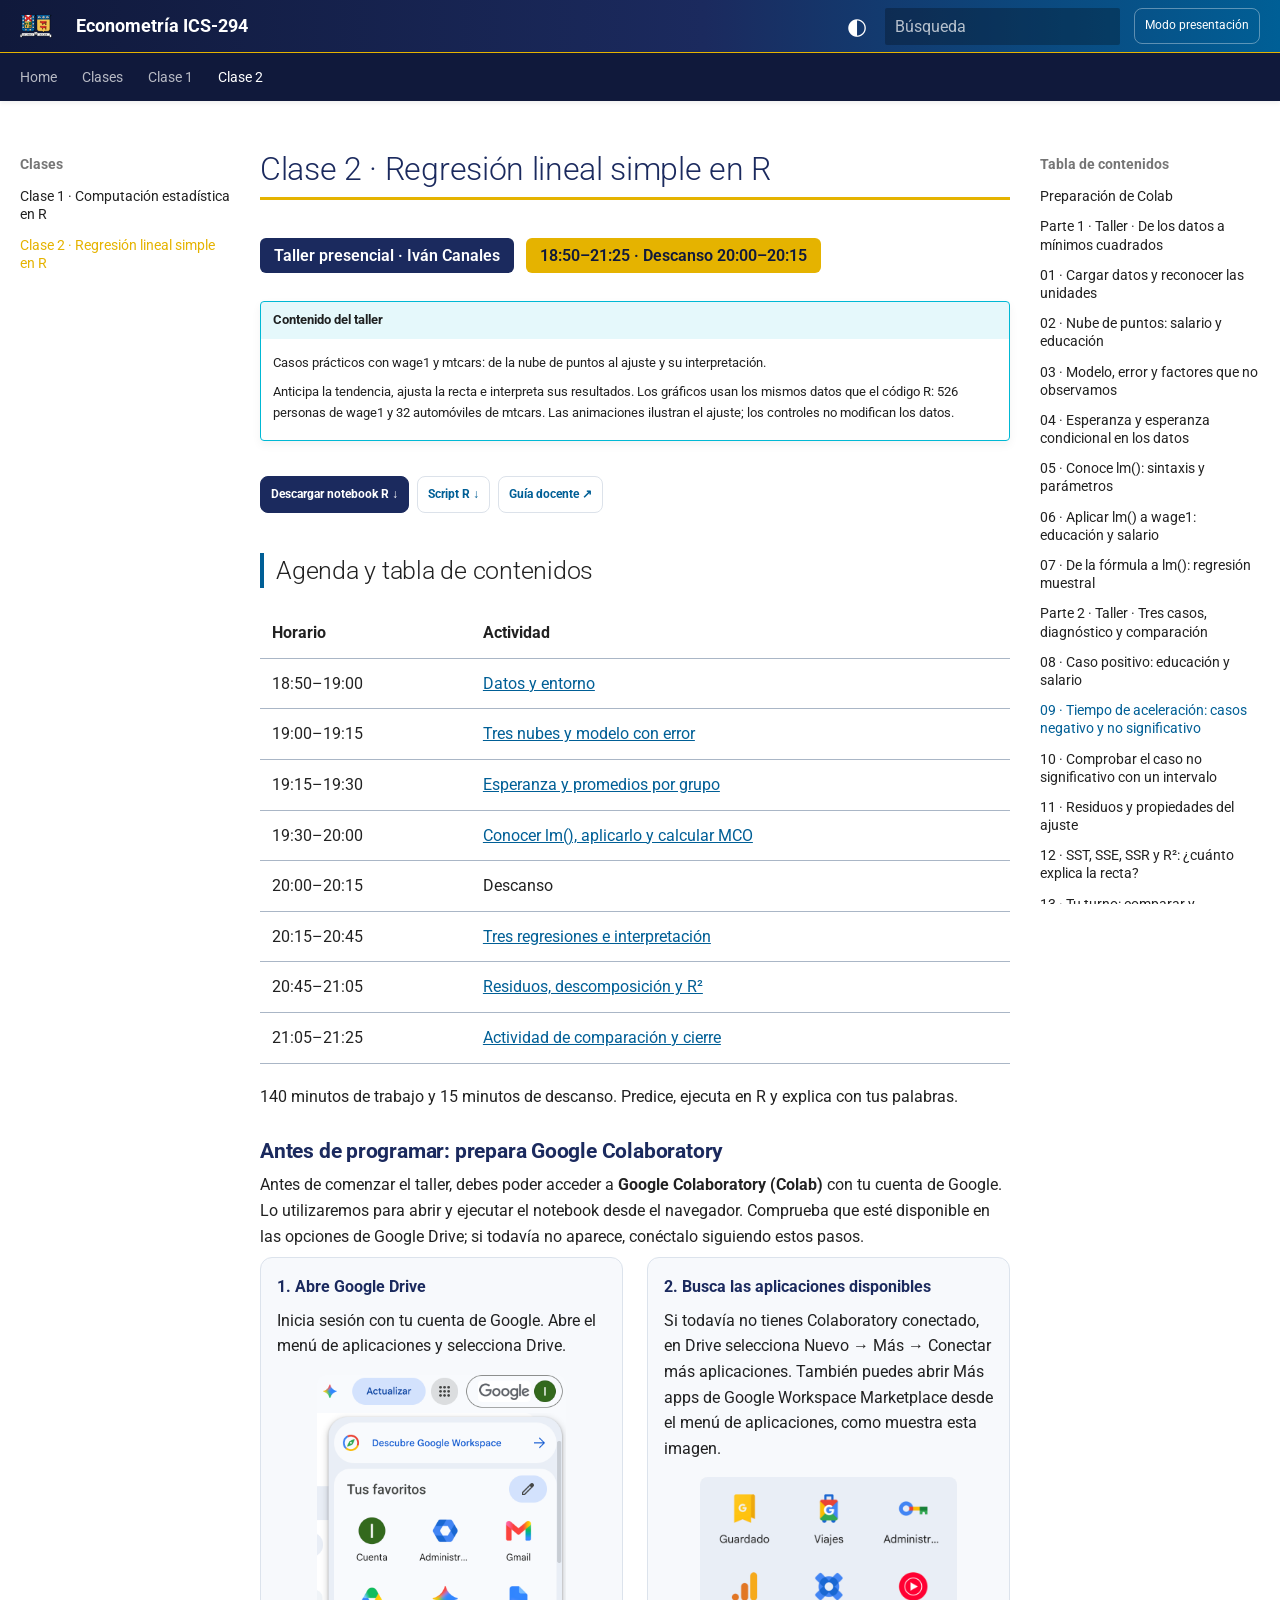
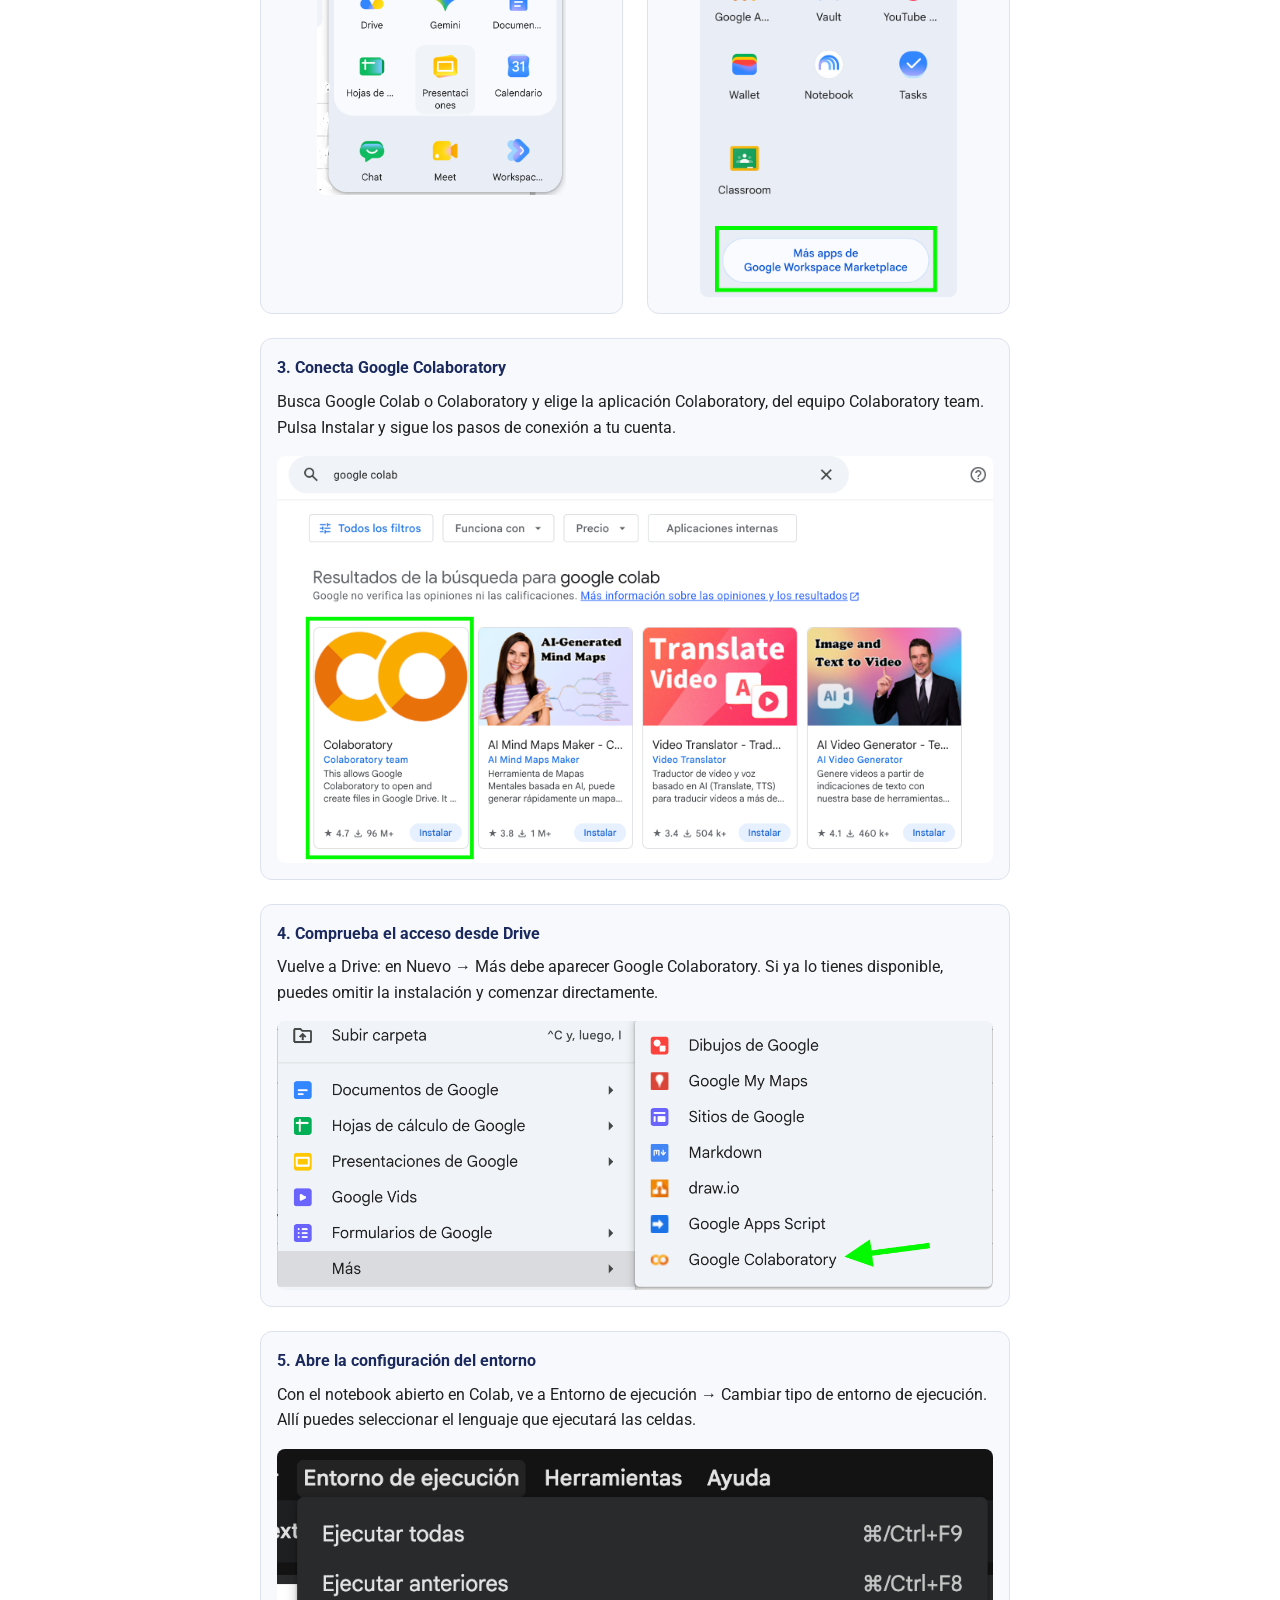
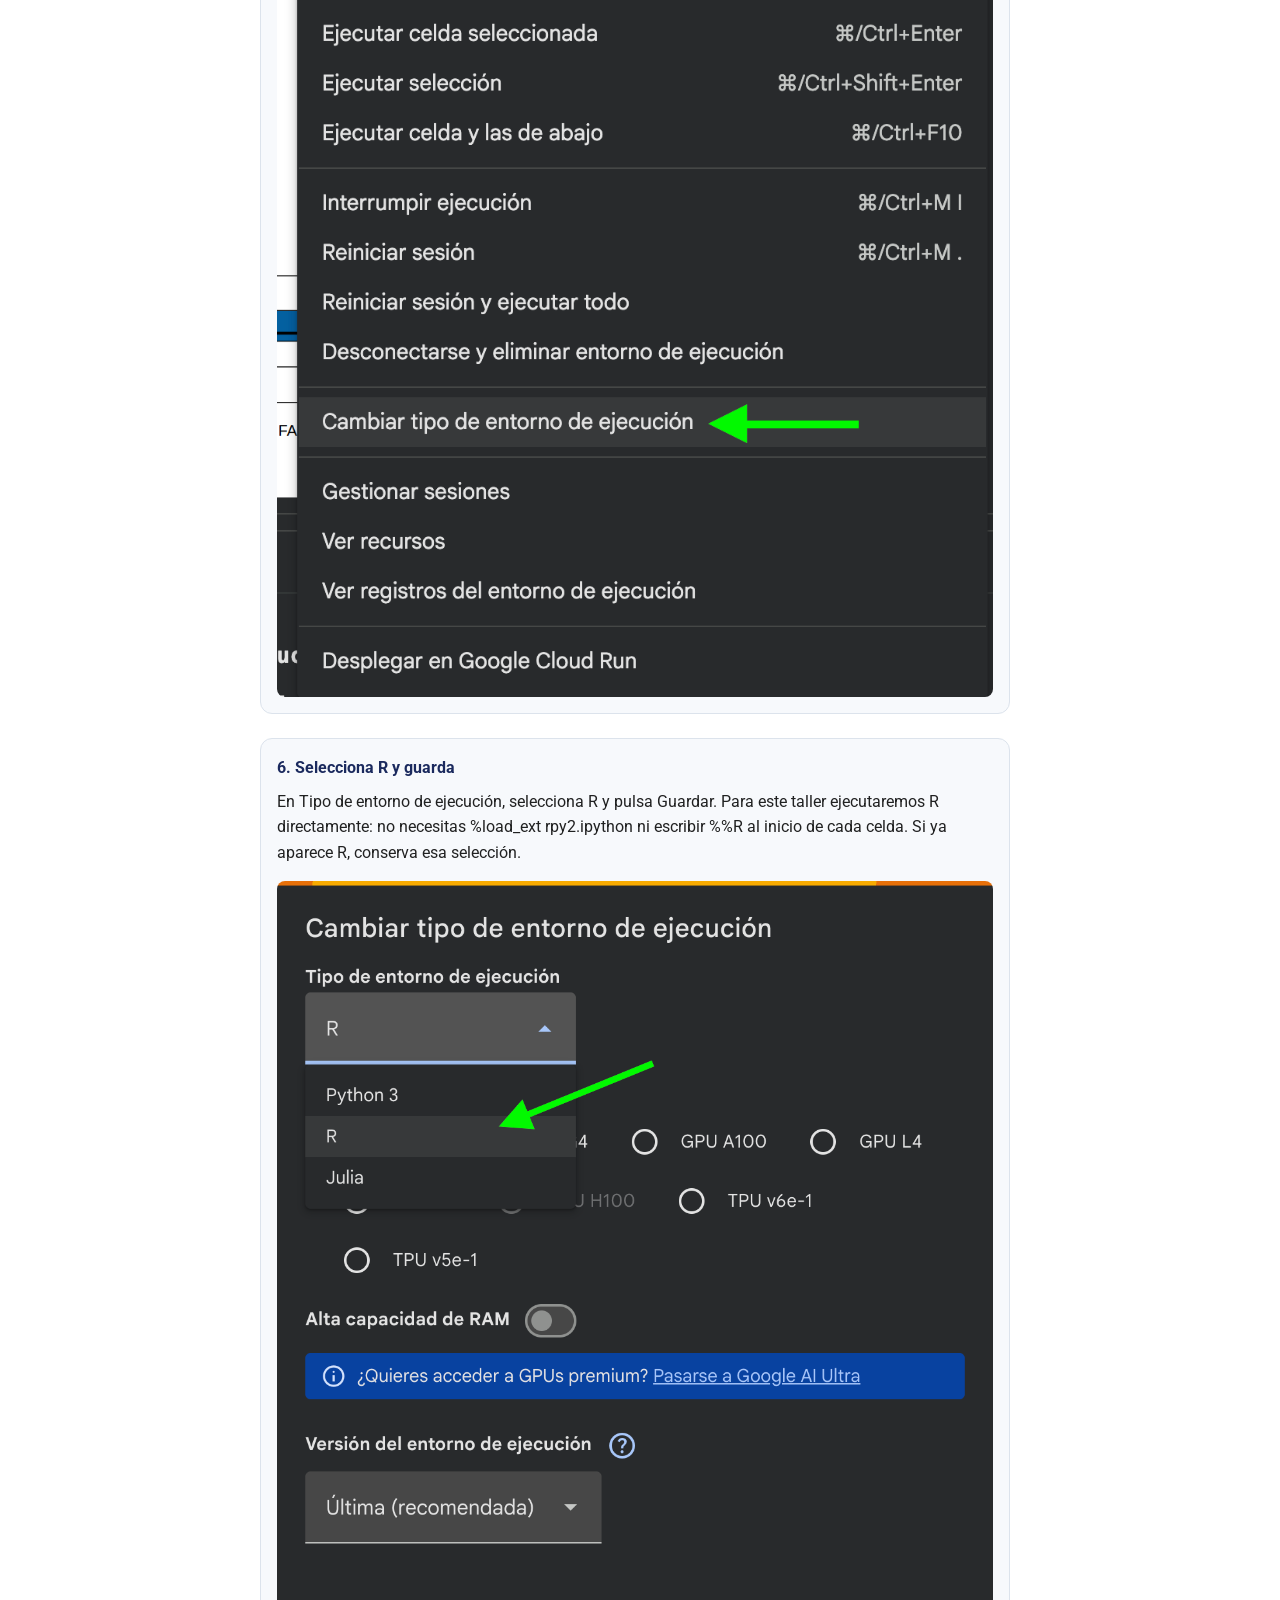
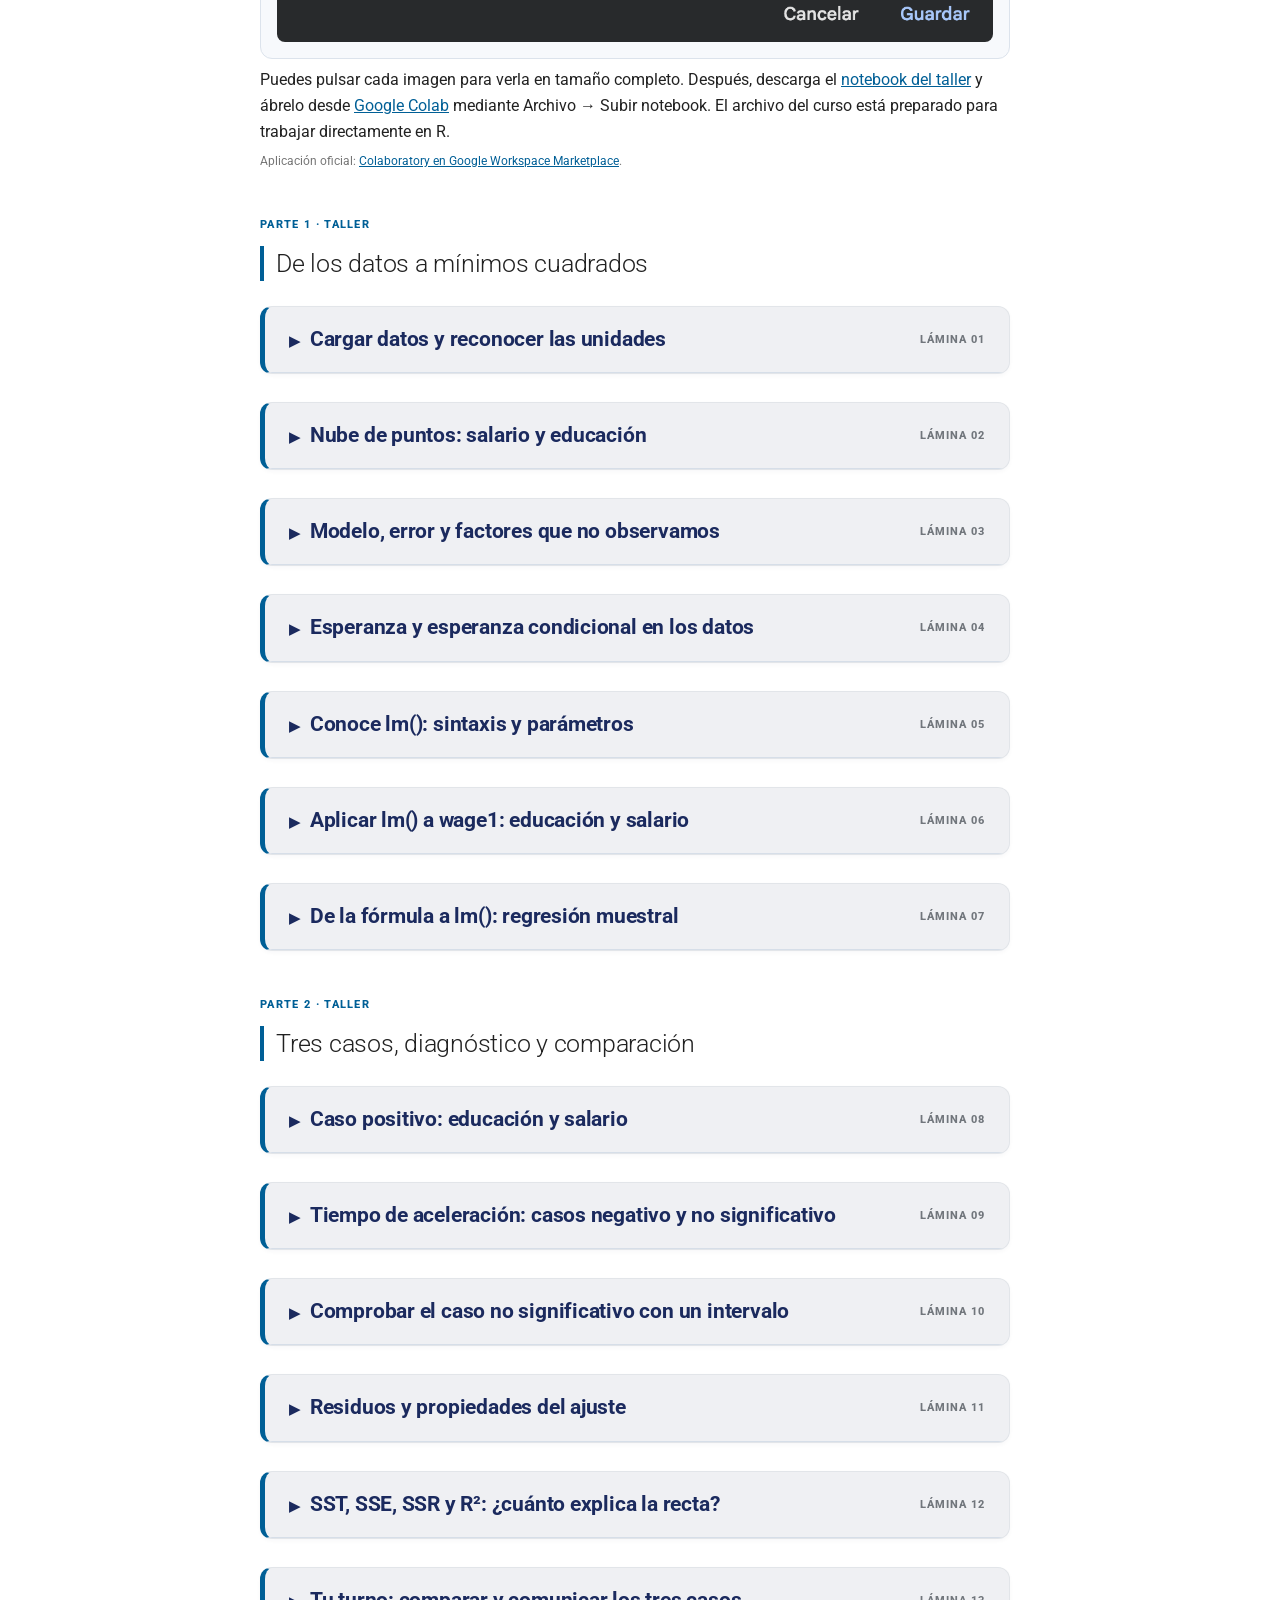
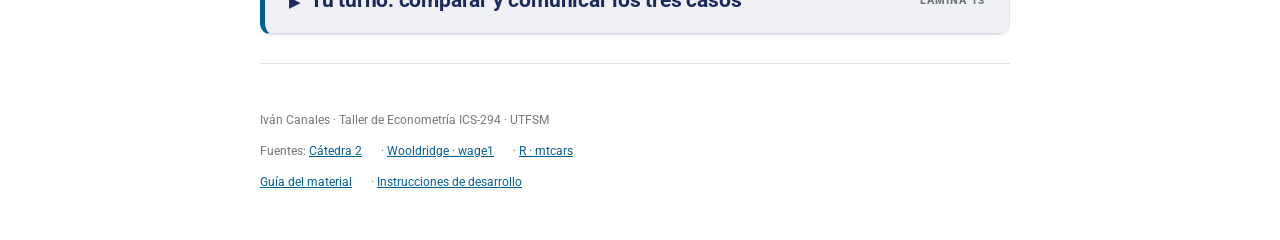
==== commit b6d05bde: "Introducir parámetros de lm y separar su aplicación a wage1" ====
--- a/clase-2-taller/index.html
+++ b/clase-2-taller/index.html
@@ -9,7 +9,7 @@
 .anova-section {margin:28px 0} .anova-equation {font-size:1.2em;font-weight:700;color:#005e90} .anova-scroll {overflow-x:auto;margin:20px 0;border:1px solid #b8c8d8;border-radius:10px} .anova-table {border-collapse:collapse;width:100%;font-size:14px;font-variant-numeric:tabular-nums} .anova-table caption {text-align:left;padding:14px;background:#edf2f7;color:#1b2a5e;font-weight:700} .anova-table th,.anova-table td {padding:12px 10px;border-bottom:1px solid #b8c8d8;text-align:right} .anova-table td {white-space:nowrap} .anova-table th:first-child {text-align:left;min-width:185px} .anova-table thead {background:#1b2a5e;color:white} .anova-table tbody tr:last-child {border-top:2px solid #d6a600;font-weight:700} .anova-table tbody tr:hover {background:rgba(0,94,144,.08)}
 </style><link rel="preconnect" href="https://fonts.googleapis.com"><link href="https://fonts.googleapis.com/css2?family=Roboto:wght@300;400;500;600;700&display=swap" rel="stylesheet"><link rel="stylesheet" href="../identidad-utfsm.css?v=aa6c36bfe8b1"></head><body><a class="skip" href="#contenido">Saltar al contenido</a>
 <header class="topbar"><div class="header-inner"><a class="brand" href="#inicio"><img src="../Logo_UTFSM.png" width="36" height="36" alt="Escudo de la Universidad Técnica Federico Santa María"><span>Econometría ICS-294</span></a><div class="header-actions"><button id="theme-toggle" class="theme-toggle" type="button" aria-label="Cambiar a modo oscuro" aria-pressed="false">◐</button><div class="search-wrap"><label class="search-label" for="class-search"><input id="class-search" type="search" placeholder="Búsqueda" aria-label="Buscar en las láminas" aria-controls="search-results" autocomplete="off"></label><div id="search-results" role="region" aria-label="Resultados de búsqueda" hidden></div></div><button id="present" type="button" aria-pressed="false">Modo presentación</button></div></div><nav class="header-tabs" aria-label="Navegación principal"><div><a href="../">Home</a><a href="../#clases">Clases</a><a href="../clase-1-taller/">Clase 1</a><a href="#inicio" aria-current="page">Clase 2</a></div></nav></header>
-<div class="page-layout"><aside class="class-sidebar"><nav aria-label="Clases"><p class="sidebar-title">Clases</p><a href="../clase-1-taller/">Clase 1 · Computación estadística en R</a><a href="#inicio" class="current" aria-current="page">Clase 2 · Regresión lineal simple en R</a></nav></aside><main id="contenido"><div class="hero" id="inicio"><h1>Clase 2 · Regresión lineal simple en R</h1><div class="session-meta"><span>Taller presencial · Iván Canales</span><span class="tag-gold">18:50–21:25 · Descanso 20:00–20:15</span></div><section class="official-info"><h2>Contenido del taller</h2><div><p>Casos prácticos con wage1 y mtcars: de la nube de puntos al ajuste y su interpretación.</p><p>Anticipa la tendencia, ajusta la recta e interpreta sus resultados. Los gráficos usan los mismos datos que el código R: 526 personas de wage1 y 32 automóviles de mtcars. Las animaciones ilustran el ajuste; los controles no modifican los datos.</p></div></section><div class="downloads"><a href="clase-taller-2.ipynb" download>Descargar notebook R ↓</a><a href="clase-taller-2.R" download>Script R ↓</a><a href="guia-docente-taller-2.md">Guía docente ↗</a></div></div><div class="content"><section id="agenda"><h2>Agenda y tabla de contenidos</h2><table class="agenda"><thead><tr><th>Horario</th><th>Actividad</th></tr></thead><tbody><tr><td>18:50–19:00</td><td><a href="#C2-01">Datos y entorno</a></td></tr><tr><td>19:00–19:15</td><td><a href="#C2-02">Tres nubes y modelo con error</a></td></tr><tr><td>19:15–19:30</td><td><a href="#C2-04">Esperanza y promedios por grupo</a></td></tr><tr><td>19:30–20:00</td><td><a href="#C2-05">MCO y parámetros en R</a></td></tr><tr><td>20:00–20:15</td><td>Descanso</td></tr><tr><td>20:15–20:45</td><td><a href="#C2-07">Tres regresiones e interpretación</a></td></tr><tr><td>20:45–21:05</td><td><a href="#C2-10">Residuos, descomposición y R²</a></td></tr><tr><td>21:05–21:25</td><td><a href="#C2-12">Actividad de comparación y cierre</a></td></tr></tbody></table><p>140 minutos de trabajo y 15 minutos de descanso. Predice, ejecuta en R y explica con tus palabras.</p></section><section class="brief colab-preparation" id="preparar-colab" aria-labelledby="titulo-preparar-colab">
+<div class="page-layout"><aside class="class-sidebar"><nav aria-label="Clases"><p class="sidebar-title">Clases</p><a href="../clase-1-taller/">Clase 1 · Computación estadística en R</a><a href="#inicio" class="current" aria-current="page">Clase 2 · Regresión lineal simple en R</a></nav></aside><main id="contenido"><div class="hero" id="inicio"><h1>Clase 2 · Regresión lineal simple en R</h1><div class="session-meta"><span>Taller presencial · Iván Canales</span><span class="tag-gold">18:50–21:25 · Descanso 20:00–20:15</span></div><section class="official-info"><h2>Contenido del taller</h2><div><p>Casos prácticos con wage1 y mtcars: de la nube de puntos al ajuste y su interpretación.</p><p>Anticipa la tendencia, ajusta la recta e interpreta sus resultados. Los gráficos usan los mismos datos que el código R: 526 personas de wage1 y 32 automóviles de mtcars. Las animaciones ilustran el ajuste; los controles no modifican los datos.</p></div></section><div class="downloads"><a href="clase-taller-2.ipynb" download>Descargar notebook R ↓</a><a href="clase-taller-2.R" download>Script R ↓</a><a href="guia-docente-taller-2.md">Guía docente ↗</a></div></div><div class="content"><section id="agenda"><h2>Agenda y tabla de contenidos</h2><table class="agenda"><thead><tr><th>Horario</th><th>Actividad</th></tr></thead><tbody><tr><td>18:50–19:00</td><td><a href="#C2-01">Datos y entorno</a></td></tr><tr><td>19:00–19:15</td><td><a href="#C2-02">Tres nubes y modelo con error</a></td></tr><tr><td>19:15–19:30</td><td><a href="#C2-04">Esperanza y promedios por grupo</a></td></tr><tr><td>19:30–20:00</td><td><a href="#C2-05">Conocer lm(), aplicarlo y calcular MCO</a></td></tr><tr><td>20:00–20:15</td><td>Descanso</td></tr><tr><td>20:15–20:45</td><td><a href="#C2-08">Tres regresiones e interpretación</a></td></tr><tr><td>20:45–21:05</td><td><a href="#C2-11">Residuos, descomposición y R²</a></td></tr><tr><td>21:05–21:25</td><td><a href="#C2-13">Actividad de comparación y cierre</a></td></tr></tbody></table><p>140 minutos de trabajo y 15 minutos de descanso. Predice, ejecuta en R y explica con tus palabras.</p></section><section class="brief colab-preparation" id="preparar-colab" aria-labelledby="titulo-preparar-colab">
 <style>.colab-preparation .colab-steps{display:grid;grid-template-columns:repeat(2,minmax(0,1fr));gap:1.5rem}.colab-preparation .colab-step{margin:0;padding:1rem;border:1px solid #dce3ec;border-radius:12px;background:#f7f9fc}.colab-preparation .colab-wide{grid-column:1/-1}.colab-preparation h4{margin-top:0;color:#1b2a5e}.colab-preparation img{display:block;width:auto;max-width:100%;height:auto;max-height:420px;margin:1rem auto 0;border-radius:8px}.colab-preparation .colab-wide img{width:100%;max-height:none}.colab-preparation a:focus-visible{outline:3px solid #e5b300;outline-offset:4px}@media(max-width:640px){.colab-preparation .colab-steps{grid-template-columns:1fr}}</style>
 <h3 id="titulo-preparar-colab">Antes de programar: prepara Google Colaboratory</h3>
 <p>Antes de comenzar el taller, debes poder acceder a <strong>Google Colaboratory (Colab)</strong> con tu cuenta de Google. Lo utilizaremos para abrir y ejecutar el notebook desde el navegador. Comprueba que esté disponible en las opciones de Google Drive; si todavía no aparece, conéctalo siguiendo estos pasos.</p>
@@ -43,12 +43,30 @@
 print(por_educ)
 plot(wage ~ educ, data = datos, pch = 19, col = &quot;#005E9040&quot;)
 points(por_educ$educ, por_educ$wage, pch = 19, col = &quot;#D6A600&quot;, cex = 1.4)
-abline(h = promedio, lty = 2)</code></pre><p>Cada punto dorado resume personas con el mismo educ; la línea horizontal resume a todas. Los tamaños de los grupos son diferentes. Bajo E[u | educ] = 0, la regresión poblacional es E[wage | educ] = β₀ + β₁ educ.</p></div></details></div></article><article class="slide" id="C2-05" data-title="Mínimos cuadrados: estimar con lm()"><header class="slide-head"><h3><button class="slide-toggle" type="button" aria-expanded="false" aria-controls="body-C2-05"><span class="slide-chevron" aria-hidden="true">▶</span><span>Mínimos cuadrados: estimar con lm()</span></button></h3><span class="number">LÁMINA 05</span></header><div class="slide-body" id="body-C2-05" hidden><p>Ejecuta el código para estimar la recta de salario y educación mediante mínimos cuadrados ordinarios. Los coeficientes los calcula lm() a partir de los datos; en esta lámina no se modifican manualmente.</p><section class="explanations"><h4>Explora el código, paso a paso</h4><p>Pulsa una instrucción para descubrir qué hace. Puedes abrir varias y comparar sus funciones.</p><div class="code-explorer"><div class="code-step"><button type="button" class="explain-toggle" id="btn-C2-05-paso-1" aria-expanded="false" aria-controls="C2-05-paso-1"><span class="step-badge">01</span><code>modelo_pos &lt;- lm(wage ~ educ, data = datos)</code><span class="step-symbol" aria-hidden="true">+</span></button><div class="step-description" id="C2-05-paso-1" role="region" aria-labelledby="btn-C2-05-paso-1" hidden><p>Estima el salario como función lineal de los años de educación y guarda el ajuste en modelo_pos. La fórmula incluye un intercepto por defecto.</p></div></div><div class="code-step"><button type="button" class="explain-toggle" id="btn-C2-05-paso-2" aria-expanded="false" aria-controls="C2-05-paso-2"><span class="step-badge">02</span><code>print(summary(modelo_pos))</code><span class="step-symbol" aria-hidden="true">+</span></button><div class="step-description" id="C2-05-paso-2" role="region" aria-labelledby="btn-C2-05-paso-2" hidden><p>Muestra el resumen del ajuste. Residuals resume los residuos. En Coefficients, Estimate contiene el intercepto (aproximadamente −0.905) y la pendiente (0.541); Std. Error muestra sus errores estándar; t value y Pr(&gt;|t|) corresponden al contraste de que cada coeficiente poblacional sea cero. También aparecen el error estándar residual, R² (aproximadamente 0.1648), R² ajustado y el contraste F global. Estos contrastes requieren los supuestos de la inferencia clásica; no demuestran causalidad.</p></div></div><div class="code-step"><button type="button" class="explain-toggle" id="btn-C2-05-paso-3" aria-expanded="false" aria-controls="C2-05-paso-3"><span class="step-badge">03</span><code>print(coef(modelo_pos))</code><span class="step-symbol" aria-hidden="true">+</span></button><div class="step-description" id="C2-05-paso-3" role="region" aria-labelledby="btn-C2-05-paso-3" hidden><p>Extrae e imprime únicamente los dos coeficientes estimados, con sus nombres: (Intercept) y educ. Permite leer la ecuación ŷ = −0.905 + 0.541 educ. La pendiente indica una asociación promedio de 0.541 USD por hora por año adicional de educación.</p></div></div><div class="code-step"><button type="button" class="explain-toggle" id="btn-C2-05-paso-4" aria-expanded="false" aria-controls="C2-05-paso-4"><span class="step-badge">04</span><code>print(sum(resid(modelo_pos)^2))</code><span class="step-symbol" aria-hidden="true">+</span></button><div class="step-description" id="C2-05-paso-4" role="region" aria-labelledby="btn-C2-05-paso-4" hidden><p>resid() obtiene las diferencias entre salarios observados y ajustados. ^2 eleva cada residuo al cuadrado y sum() suma esos cuadrados. print() muestra SSR ≈ 5980.68, la suma de cuadrados residual que MCO minimiza. No es un promedio ni R²; está expresada en unidades de salario al cuadrado.</p></div></div><div class="code-step"><button type="button" class="explain-toggle" id="btn-C2-05-paso-5" aria-expanded="false" aria-controls="C2-05-paso-5"><span class="step-badge">05</span><code>plot(...) y abline(...)</code><span class="step-symbol" aria-hidden="true">+</span></button><div class="step-description" id="C2-05-paso-5" role="region" aria-labelledby="btn-C2-05-paso-5" hidden><p>plot() dibuja la nube de observaciones. abline(modelo_pos, ...) agrega la recta estimada en dorado; lwd = 3 fija su grosor.</p></div></div></div></section><div class="reading"><h4>Cómo leer el resultado</h4><p>MCO minimiza SSR = Σ(yᵢ − ŷᵢ)². El ajuste observado es aproximadamente ŷ = −0.905 + 0.541 educ. Un año adicional de educación se asocia con 0.541 USD/h más, en promedio. El intercepto no debe interpretarse fuera del contexto y soporte de los datos.</p></div><details class="solution" open><summary>Ver código y solución en R</summary><div class="solution-body"><div class="code-head"><span>R</span><button type="button" class="copy">Copiar código</button></div><pre><code>modelo_pos &lt;- lm(wage ~ educ, data = datos)
-print(summary(modelo_pos))
+abline(h = promedio, lty = 2)</code></pre><p>Cada punto dorado resume personas con el mismo educ; la línea horizontal resume a todas. Los tamaños de los grupos son diferentes. Bajo E[u | educ] = 0, la regresión poblacional es E[wage | educ] = β₀ + β₁ educ.</p></div></details></div></article><article class="slide" id="C2-05" data-title="Conoce lm(): sintaxis y parámetros"><header class="slide-head"><h3><button class="slide-toggle" type="button" aria-expanded="false" aria-controls="body-C2-05"><span class="slide-chevron" aria-hidden="true">▶</span><span>Conoce lm(): sintaxis y parámetros</span></button></h3><span class="number">LÁMINA 05</span></header><div class="slide-body" id="body-C2-05" hidden><p>La función nativa de R para ajustar modelos lineales es lm(), abreviatura de Linear Model, del paquete stats. No necesitas indicar todos sus argumentos: para este taller bastan formula y data. Pulsa cada parámetro para explorar su función; los argumentos avanzados se presentan como referencia y no amplían el modelo simple que trabajaremos.</p><section class="lm-syntax"><h4>Firma oficial de lm()</h4><p>Referencia de argumentos; no ejecutar esta firma como ejemplo con datos.</p><pre><code>lm(formula,
+   data,
+   subset,
+   weights,
+   na.action,
+   method = &quot;qr&quot;,
+   model = TRUE,
+   x = FALSE,
+   y = FALSE,
+   qr = TRUE,
+   singular.ok = TRUE,
+   contrasts = NULL,
+   offset, ...)</code></pre><p><a href="https://stat.ethz.ch/R-manual/R-devel/library/stats/html/lm.html" target="_blank" rel="noopener">Documentación oficial de R · lm() ↗</a></p></section><section class="explanations"><h4>Explora el código, paso a paso</h4><p>Pulsa una instrucción para descubrir qué hace. Puedes abrir varias y comparar sus funciones.</p><div class="code-explorer"><div class="code-step"><button type="button" class="explain-toggle" id="btn-C2-05-paso-1" aria-expanded="false" aria-controls="C2-05-paso-1"><span class="step-badge">01</span><code>formula · ¿qué queremos explicar?</code><span class="step-symbol" aria-hidden="true">+</span></button><div class="step-description" id="C2-05-paso-1" role="region" aria-labelledby="btn-C2-05-paso-1" hidden><p>Describe el modelo con una fórmula: la respuesta va a la izquierda de ~ y los predictores a la derecha. Por ejemplo, y ~ x. La fórmula incluye intercepto por defecto. En este taller usaremos un solo predictor: regresión lineal simple.</p></div></div><div class="code-step"><button type="button" class="explain-toggle" id="btn-C2-05-paso-2" aria-expanded="false" aria-controls="C2-05-paso-2"><span class="step-badge">02</span><code>data · ¿dónde están las variables?</code><span class="step-symbol" aria-hidden="true">+</span></button><div class="step-description" id="C2-05-paso-2" role="region" aria-labelledby="btn-C2-05-paso-2" hidden><p>Indica la tabla que contiene las columnas. Si una variable no aparece allí, R la busca en el entorno de la fórmula, que suele ser desde donde se llama lm(); no necesariamente es siempre el entorno global. Usar data de forma explícita ayuda a evitar confusiones.</p></div></div><div class="code-step"><button type="button" class="explain-toggle" id="btn-C2-05-paso-3" aria-expanded="false" aria-controls="C2-05-paso-3"><span class="step-badge">03</span><code>subset · ¿qué filas entran?</code><span class="step-symbol" aria-hidden="true">+</span></button><div class="step-description" id="C2-05-paso-3" role="region" aria-labelledby="btn-C2-05-paso-3" hidden><p>Permite seleccionar observaciones mediante índices o una condición lógica. Por ejemplo, subset = educ &gt;= 12 selecciona esas filas; cambiar la muestra cambia el análisis. Lo dejaremos sin especificar para usar todas las observaciones disponibles del caso.</p></div></div><div class="code-step"><button type="button" class="explain-toggle" id="btn-C2-05-paso-4" aria-expanded="false" aria-controls="C2-05-paso-4"><span class="step-badge">04</span><code>weights · ¿todas las filas pesan igual?</code><span class="step-symbol" aria-hidden="true">+</span></button><div class="step-description" id="C2-05-paso-4" role="region" aria-labelledby="btn-C2-05-paso-4" hidden><p>Pesos numéricos opcionales. Si se indican, lm() minimiza la suma de residuos al cuadrado multiplicados por sus pesos: mínimos cuadrados ponderados. Aquí no los indicaremos y utilizaremos mínimos cuadrados ordinarios.</p></div></div><div class="code-step"><button type="button" class="explain-toggle" id="btn-C2-05-paso-5" aria-expanded="false" aria-controls="C2-05-paso-5"><span class="step-badge">05</span><code>na.action · ¿qué hacer con NA?</code><span class="step-symbol" aria-hidden="true">+</span></button><div class="step-description" id="C2-05-paso-5" role="region" aria-labelledby="btn-C2-05-paso-5" hidden><p>Controla el tratamiento de valores faltantes. Depende de getOption(&quot;na.action&quot;): la configuración inicial habitual de R es na.omit, que excluye filas con NA en las variables utilizadas por el ajuste. Si la opción no está definida, lm() utiliza na.fail. No se eliminan filas por NA en columnas ajenas al modelo.</p></div></div><div class="code-step"><button type="button" class="explain-toggle" id="btn-C2-05-paso-6" aria-expanded="false" aria-controls="C2-05-paso-6"><span class="step-badge">06</span><code>method = &quot;qr&quot; · ¿cómo se calcula el ajuste?</code><span class="step-symbol" aria-hidden="true">+</span></button><div class="step-description" id="C2-05-paso-6" role="region" aria-labelledby="btn-C2-05-paso-6" hidden><p>El método habitual de cálculo es la descomposición QR. Es la opción de ajuste admitida por lm(). La alternativa method = &quot;model.frame&quot; devuelve la tabla utilizada por el modelo, sin estimar la regresión. Mantendremos &quot;qr&quot;.</p></div></div><div class="code-step"><button type="button" class="explain-toggle" id="btn-C2-05-paso-7" aria-expanded="false" aria-controls="C2-05-paso-7"><span class="step-badge">07</span><code>model = TRUE · guardar los datos utilizados</code><span class="step-symbol" aria-hidden="true">+</span></button><div class="step-description" id="C2-05-paso-7" role="region" aria-labelledby="btn-C2-05-paso-7" hidden><p>Conserva dentro del resultado la tabla de variables utilizada por el modelo (model frame), incluidas las transformaciones y la selección de filas que correspondan. No es necesariamente una copia completa del dataset original.</p></div></div><div class="code-step"><button type="button" class="explain-toggle" id="btn-C2-05-paso-8" aria-expanded="false" aria-controls="C2-05-paso-8"><span class="step-badge">08</span><code>x = FALSE · guardar la matriz de diseño</code><span class="step-symbol" aria-hidden="true">+</span></button><div class="step-description" id="C2-05-paso-8" role="region" aria-labelledby="btn-C2-05-paso-8" hidden><p>Si x = TRUE, conserva la matriz numérica con la que se estima el ajuste: incluye una columna para el intercepto y las columnas de los predictores. FALSE evita guardar ese componente por separado; no elimina los predictores del modelo.</p></div></div><div class="code-step"><button type="button" class="explain-toggle" id="btn-C2-05-paso-9" aria-expanded="false" aria-controls="C2-05-paso-9"><span class="step-badge">09</span><code>y = FALSE · guardar la respuesta</code><span class="step-symbol" aria-hidden="true">+</span></button><div class="step-description" id="C2-05-paso-9" role="region" aria-labelledby="btn-C2-05-paso-9" hidden><p>Si y = TRUE, conserva por separado el vector de respuesta utilizado en el ajuste. El valor FALSE no elimina la respuesta ni impide estimar; sólo controla si se guarda ese componente adicional.</p></div></div><div class="code-step"><button type="button" class="explain-toggle" id="btn-C2-05-paso-10" aria-expanded="false" aria-controls="C2-05-paso-10"><span class="step-badge">10</span><code>qr = TRUE · conservar la descomposición</code><span class="step-symbol" aria-hidden="true">+</span></button><div class="step-description" id="C2-05-paso-10" role="region" aria-labelledby="btn-C2-05-paso-10" hidden><p>Guarda la descomposición QR dentro del resultado. Funciones posteriores, como summary() para un ajuste lm ordinario, necesitan este componente. Conviene conservar el valor predeterminado.</p></div></div><div class="code-step"><button type="button" class="explain-toggle" id="btn-C2-05-paso-11" aria-expanded="false" aria-controls="C2-05-paso-11"><span class="step-badge">11</span><code>singular.ok = TRUE · columnas redundantes</code><span class="step-symbol" aria-hidden="true">+</span></button><div class="step-description" id="C2-05-paso-11" role="region" aria-labelledby="btn-C2-05-paso-11" hidden><p>Permite continuar si la matriz de diseño tiene columnas perfectamente redundantes. Los coeficientes no identificables aparecen como NA. Con FALSE se produce un error. Esta tolerancia no resuelve el problema de identificación; sólo controla la reacción de R.</p></div></div><div class="code-step"><button type="button" class="explain-toggle" id="btn-C2-05-paso-12" aria-expanded="false" aria-controls="C2-05-paso-12"><span class="step-badge">12</span><code>contrasts = NULL · codificar factores</code><span class="step-symbol" aria-hidden="true">+</span></button><div class="step-description" id="C2-05-paso-12" role="region" aria-labelledby="btn-C2-05-paso-12" hidden><p>Permite elegir cómo se representan los factores mediante columnas numéricas en la matriz de diseño. NULL deja la codificación habitual. No es necesario configurarlo para nuestro predictor numérico educ.</p></div></div><div class="code-step"><button type="button" class="explain-toggle" id="btn-C2-05-paso-13" aria-expanded="false" aria-controls="C2-05-paso-13"><span class="step-badge">13</span><code>offset · un componente conocido</code><span class="step-symbol" aria-hidden="true">+</span></button><div class="step-description" id="C2-05-paso-13" role="region" aria-labelledby="btn-C2-05-paso-13" hidden><p>Añade al predictor lineal un componente conocido cuyo coeficiente queda fijado en 1, en lugar de estimarse. Puede indicarse como argumento o en la fórmula. No lo necesitamos en la regresión simple del taller.</p></div></div><div class="code-step"><button type="button" class="explain-toggle" id="btn-C2-05-paso-14" aria-expanded="false" aria-controls="C2-05-paso-14"><span class="step-badge">14</span><code>... · otros argumentos</code><span class="step-symbol" aria-hidden="true">+</span></button><div class="step-description" id="C2-05-paso-14" role="region" aria-labelledby="btn-C2-05-paso-14" hidden><p>Permite pasar argumentos adicionales a las funciones internas de ajuste. No significa que falte completar algo: puedes omitirlo, igual que los demás argumentos opcionales.</p></div></div></div></section><div class="reading"><h4>Cómo leer el resultado</h4><p>La firma muestra los argumentos disponibles, no una llamada que debas ejecutar con todos ellos. TRUE y FALSE controlan qué componentes se conservan; no añaden variables explicativas. En la siguiente lámina aplicaremos lm(wage ~ educ, data = datos).</p></div><details class="solution"><summary>Ver código y solución en R</summary><div class="solution-body"><div class="code-head"><span>R</span><button type="button" class="copy">Copiar código</button></div><pre><code># Consultar los argumentos oficiales sin ajustar un modelo:
+args(stats::lm)
+
+# Ver la configuración actual para valores faltantes:
+getOption(&quot;na.action&quot;)</code></pre><p>La firma muestra los argumentos disponibles, no una llamada que debas ejecutar con todos ellos. TRUE y FALSE controlan qué componentes se conservan; no añaden variables explicativas. En la siguiente lámina aplicaremos lm(wage ~ educ, data = datos).</p></div></details></div></article><article class="slide" id="C2-06" data-title="Aplicar lm() a wage1: educación y salario"><header class="slide-head"><h3><button class="slide-toggle" type="button" aria-expanded="false" aria-controls="body-C2-06"><span class="slide-chevron" aria-hidden="true">▶</span><span>Aplicar lm() a wage1: educación y salario</span></button></h3><span class="number">LÁMINA 06</span></header><div class="slide-body" id="body-C2-06" hidden><p>Ahora usa la función con una pregunta concreta: ¿cómo se relacionan los años de educación y el salario por hora? Ajusta con las 526 personas de wage1, interpreta la pendiente y compara las predicciones para 12 y 16 años de educación. Aquí nos concentramos en la aplicación; el resumen estadístico y la ANOVA se revisarán en la lámina 08.</p><section class="explanations"><h4>Explora el código, paso a paso</h4><p>Pulsa una instrucción para descubrir qué hace. Puedes abrir varias y comparar sus funciones.</p><div class="code-explorer"><div class="code-step"><button type="button" class="explain-toggle" id="btn-C2-06-paso-1" aria-expanded="false" aria-controls="C2-06-paso-1"><span class="step-badge">01</span><code>Traducir la pregunta: lm(wage ~ educ, data = datos)</code><span class="step-symbol" aria-hidden="true">+</span></button><div class="step-description" id="C2-06-paso-1" role="region" aria-labelledby="btn-C2-06-paso-1" hidden><p>wage es el salario por hora que queremos explicar; educ es el predictor medido en años. datos contiene ambas columnas. Guardamos el ajuste en modelo_pos para consultarlo después. Dejamos los demás argumentos en sus valores habituales: no seleccionamos filas ni aplicamos pesos.</p></div></div><div class="code-step"><button type="button" class="explain-toggle" id="btn-C2-06-paso-2" aria-expanded="false" aria-controls="C2-06-paso-2"><span class="step-badge">02</span><code>Comprobar la muestra: print(nobs(modelo_pos))</code><span class="step-symbol" aria-hidden="true">+</span></button><div class="step-description" id="C2-06-paso-2" role="region" aria-labelledby="btn-C2-06-paso-2" hidden><p>Muestra cuántas observaciones entraron efectivamente al ajuste: 526. Es importante comprobarlo, porque las filas usadas podrían reducirse si hubiera valores faltantes en las variables del modelo.</p></div></div><div class="code-step"><button type="button" class="explain-toggle" id="btn-C2-06-paso-3" aria-expanded="false" aria-controls="C2-06-paso-3"><span class="step-badge">03</span><code>Interpretar coeficientes: print(coef(modelo_pos))</code><span class="step-symbol" aria-hidden="true">+</span></button><div class="step-description" id="C2-06-paso-3" role="region" aria-labelledby="btn-C2-06-paso-3" hidden><p>Obtenemos intercepto ≈ −0.905 y pendiente ≈ 0.541. La recta es salario ajustado = −0.905 + 0.541 × años de educación. Un año adicional se asocia con aproximadamente 0.541 USD/h más de salario ajustado. El signo positivo no prueba causalidad.</p></div></div><div class="code-step"><button type="button" class="explain-toggle" id="btn-C2-06-paso-4" aria-expanded="false" aria-controls="C2-06-paso-4"><span class="step-badge">04</span><code>Aplicar la recta: print(predict(...))</code><span class="step-symbol" aria-hidden="true">+</span></button><div class="step-description" id="C2-06-paso-4" role="region" aria-labelledby="btn-C2-06-paso-4" hidden><p>newdata crea dos casos con el nombre de columna esperado, educ. Las predicciones para 12 y 16 años son aproximadamente 5.591 y 7.757 USD/h. La diferencia es 4 × 0.541 ≈ 2.165 USD/h. Son valores ajustados, no salarios individuales garantizados.</p></div></div><div class="code-step"><button type="button" class="explain-toggle" id="btn-C2-06-paso-5" aria-expanded="false" aria-controls="C2-06-paso-5"><span class="step-badge">05</span><code>Medir lo que falta explicar: print(sum(resid(modelo_pos)^2))</code><span class="step-symbol" aria-hidden="true">+</span></button><div class="step-description" id="C2-06-paso-5" role="region" aria-labelledby="btn-C2-06-paso-5" hidden><p>resid() calcula salario observado menos ajustado, ^2 eleva cada diferencia al cuadrado y sum() las suma. El resultado SSR ≈ 5980.682 es el mínimo de esta suma para una recta con intercepto en esta muestra; no es un promedio ni un porcentaje.</p></div></div><div class="code-step"><button type="button" class="explain-toggle" id="btn-C2-06-paso-6" aria-expanded="false" aria-controls="C2-06-paso-6"><span class="step-badge">06</span><code>Contrastar con la nube: plot(...) y abline(...)</code><span class="step-symbol" aria-hidden="true">+</span></button><div class="step-description" id="C2-06-paso-6" role="region" aria-labelledby="btn-C2-06-paso-6" hidden><p>La nube conserva los salarios observados. La línea dorada es el ajuste calculado por lm(), cuyos coeficientes no se modifican aquí. Observa la dispersión alrededor de la recta: personas con los mismos años de educación pueden ganar salarios distintos.</p></div></div></div></section><div class="reading"><h4>Cómo leer el resultado</h4><p>MCO minimiza SSR = Σ(yᵢ − ŷᵢ)². El ajuste observado es aproximadamente ŷ = −0.905 + 0.541 educ. Un año adicional de educación se asocia con 0.541 USD/h más, en promedio. El intercepto no debe interpretarse fuera del contexto y soporte de los datos.</p></div><details class="solution" open><summary>Ver código y solución en R</summary><div class="solution-body"><div class="code-head"><span>R</span><button type="button" class="copy">Copiar código</button></div><pre><code>modelo_pos &lt;- lm(wage ~ educ, data = datos)
+print(nobs(modelo_pos))
 print(coef(modelo_pos))
+print(predict(modelo_pos, newdata = data.frame(educ = c(12, 16))))
 print(sum(resid(modelo_pos)^2))
-plot(wage ~ educ, data = datos, pch = 19, col = &quot;#005E9060&quot;)
-abline(modelo_pos, col = &quot;#D6A600&quot;, lwd = 3)</code></pre><p>MCO minimiza SSR = Σ(yᵢ − ŷᵢ)². El ajuste observado es aproximadamente ŷ = −0.905 + 0.541 educ. Un año adicional de educación se asocia con 0.541 USD/h más, en promedio. El intercepto no debe interpretarse fuera del contexto y soporte de los datos.</p></div></details></div></article><article class="slide" id="C2-06" data-title="De la fórmula a lm(): regresión muestral"><header class="slide-head"><h3><button class="slide-toggle" type="button" aria-expanded="false" aria-controls="body-C2-06"><span class="slide-chevron" aria-hidden="true">▶</span><span>De la fórmula a lm(): regresión muestral</span></button></h3><span class="number">LÁMINA 06</span></header><div class="slide-body" id="body-C2-06" hidden><p>Calcula los parámetros con vectores y compara con lm(). Esta es una estimación en la muestra, no los parámetros poblacionales conocidos.</p><section class="explanations"><h4>Explora el código, paso a paso</h4><p>Pulsa una instrucción para descubrir qué hace. Puedes abrir varias y comparar sus funciones.</p><div class="code-explorer"><div class="code-step"><button type="button" class="explain-toggle" id="btn-C2-06-paso-1" aria-expanded="false" aria-controls="C2-06-paso-1"><span class="step-badge">01</span><code>x &lt;- datos$educ; y &lt;- datos$wage</code><span class="step-symbol" aria-hidden="true">+</span></button><div class="step-description" id="C2-06-paso-1" role="region" aria-labelledby="btn-C2-06-paso-1" hidden><p>Extraemos dos columnas del dataset y las guardamos como vectores: x contiene los años de educación e y, el salario por hora. Las posiciones coinciden: x[i] e y[i] corresponden a la misma persona. La flecha &lt;- asigna los valores a un nombre.</p></div></div><div class="code-step"><button type="button" class="explain-toggle" id="btn-C2-06-paso-2" aria-expanded="false" aria-controls="C2-06-paso-2"><span class="step-badge">02</span><code>b1 &lt;- sum((x - mean(x)) * (y - mean(y))) / sum((x - mean(x))^2)</code><span class="step-symbol" aria-hidden="true">+</span></button><div class="step-description" id="C2-06-paso-2" role="region" aria-labelledby="btn-C2-06-paso-2" hidden><p>Calculamos la pendiente de mínimos cuadrados. mean(x) y mean(y) son los promedios. Al restarlos obtenemos cuánto se aleja cada observación de su promedio. El numerador multiplica esas diferencias persona por persona y las suma: resume cómo varían juntas educación y salario. El denominador suma las diferencias de educación al cuadrado: mide la variación de x y debe ser mayor que cero. Dividir ambos resultados produce b1 ≈ 0.541: por cada año adicional de educación, el salario ajustado aumenta aproximadamente 0.541 USD por hora.</p></div></div><div class="code-step"><button type="button" class="explain-toggle" id="btn-C2-06-paso-3" aria-expanded="false" aria-controls="C2-06-paso-3"><span class="step-badge">03</span><code>b0 &lt;- mean(y) - b1 * mean(x)</code><span class="step-symbol" aria-hidden="true">+</span></button><div class="step-description" id="C2-06-paso-3" role="region" aria-labelledby="btn-C2-06-paso-3" hidden><p>Calculamos el intercepto: al salario promedio le restamos la pendiente multiplicada por la educación promedio. Obtenemos b0 ≈ −0.905. Esta elección hace que la recta pase por el punto de los promedios (x̄, ȳ). No significa que exista un salario negativo observado.</p></div></div><div class="code-step"><button type="button" class="explain-toggle" id="btn-C2-06-paso-4" aria-expanded="false" aria-controls="C2-06-paso-4"><span class="step-badge">04</span><code>print(c(b0 = b0, b1 = b1))</code><span class="step-symbol" aria-hidden="true">+</span></button><div class="step-description" id="C2-06-paso-4" role="region" aria-labelledby="btn-C2-06-paso-4" hidden><p>c() reúne los dos resultados en un vector con nombres. print() muestra el intercepto y la pendiente calculados con la fórmula. Los nombres b0 y b1 permiten distinguirlos en la salida.</p></div></div><div class="code-step"><button type="button" class="explain-toggle" id="btn-C2-06-paso-5" aria-expanded="false" aria-controls="C2-06-paso-5"><span class="step-badge">05</span><code>print(coef(modelo_pos))</code><span class="step-symbol" aria-hidden="true">+</span></button><div class="step-description" id="C2-06-paso-5" role="region" aria-labelledby="btn-C2-06-paso-5" hidden><p>coef() extrae los coeficientes que lm() calculó en la lámina anterior. print() los muestra con los nombres (Intercept) y educ. Deben coincidir con b0 y b1, salvo diferencias mínimas de precisión numérica: estamos aplicando el mismo método. Primero debes ejecutar la celda que crea modelo_pos.</p></div></div><div class="code-step"><button type="button" class="explain-toggle" id="btn-C2-06-paso-6" aria-expanded="false" aria-controls="C2-06-paso-6"><span class="step-badge">06</span><code>y_ajustado &lt;- b0 + b1 * x</code><span class="step-symbol" aria-hidden="true">+</span></button><div class="step-description" id="C2-06-paso-6" role="region" aria-labelledby="btn-C2-06-paso-6" hidden><p>Aplicamos la ecuación de la recta a cada persona. R multiplica cada valor de x por b1 y le suma b0; así construye un vector de salarios ajustados. Por ejemplo, con 12 años de educación se obtiene aproximadamente 5.591 USD por hora. Es un valor sobre la recta, no el salario exacto que cada persona debe recibir.</p></div></div><div class="code-step"><button type="button" class="explain-toggle" id="btn-C2-06-paso-7" aria-expanded="false" aria-controls="C2-06-paso-7"><span class="step-badge">07</span><code>residuos &lt;- y - y_ajustado</code><span class="step-symbol" aria-hidden="true">+</span></button><div class="step-description" id="C2-06-paso-7" role="region" aria-labelledby="btn-C2-06-paso-7" hidden><p>Restamos, persona por persona, salario observado menos salario ajustado. Un residuo positivo indica que la persona gana más de lo que ajusta el modelo; uno negativo indica que gana menos. Este residuo calculado en la muestra se distingue del error poblacional u, que no observamos.</p></div></div><div class="code-step"><button type="button" class="explain-toggle" id="btn-C2-06-paso-8" aria-expanded="false" aria-controls="C2-06-paso-8"><span class="step-badge">08</span><code>print(head(data.frame(y, y_ajustado, residuos)))</code><span class="step-symbol" aria-hidden="true">+</span></button><div class="step-description" id="C2-06-paso-8" role="region" aria-labelledby="btn-C2-06-paso-8" hidden><p>data.frame() coloca los tres vectores como columnas de una tabla; head() selecciona las primeras seis filas y print() las muestra. Compara cada salario real con su ajuste y verifica la resta. En la primera fila: 3.10 − 5.050 ≈ −1.950 USD por hora.</p></div></div></div></section><div class="reading"><h4>Cómo leer el resultado</h4><p>Los dos métodos coinciden salvo redondeo numérico. La recta pasa por (x̄, ȳ). No confundas β₁ poblacional con b₁ estimado.</p></div><details class="solution"><summary>Ver código y solución en R</summary><div class="solution-body"><div class="code-head"><span>R</span><button type="button" class="copy">Copiar código</button></div><pre><code>x &lt;- datos$educ
+plot(wage ~ educ, data = datos, pch = 19, col = &quot;#005E9060&quot;,
+     xlab = &quot;Educación (años)&quot;, ylab = &quot;Salario por hora (USD de 1976)&quot;)
+abline(modelo_pos, col = &quot;#D6A600&quot;, lwd = 3)</code></pre><p>MCO minimiza SSR = Σ(yᵢ − ŷᵢ)². El ajuste observado es aproximadamente ŷ = −0.905 + 0.541 educ. Un año adicional de educación se asocia con 0.541 USD/h más, en promedio. El intercepto no debe interpretarse fuera del contexto y soporte de los datos.</p></div></details></div></article><article class="slide" id="C2-07" data-title="De la fórmula a lm(): regresión muestral"><header class="slide-head"><h3><button class="slide-toggle" type="button" aria-expanded="false" aria-controls="body-C2-07"><span class="slide-chevron" aria-hidden="true">▶</span><span>De la fórmula a lm(): regresión muestral</span></button></h3><span class="number">LÁMINA 07</span></header><div class="slide-body" id="body-C2-07" hidden><p>Calcula los parámetros con vectores y compara con lm(). Esta es una estimación en la muestra, no los parámetros poblacionales conocidos.</p><section class="explanations"><h4>Explora el código, paso a paso</h4><p>Pulsa una instrucción para descubrir qué hace. Puedes abrir varias y comparar sus funciones.</p><div class="code-explorer"><div class="code-step"><button type="button" class="explain-toggle" id="btn-C2-07-paso-1" aria-expanded="false" aria-controls="C2-07-paso-1"><span class="step-badge">01</span><code>x &lt;- datos$educ; y &lt;- datos$wage</code><span class="step-symbol" aria-hidden="true">+</span></button><div class="step-description" id="C2-07-paso-1" role="region" aria-labelledby="btn-C2-07-paso-1" hidden><p>Extraemos dos columnas del dataset y las guardamos como vectores: x contiene los años de educación e y, el salario por hora. Las posiciones coinciden: x[i] e y[i] corresponden a la misma persona. La flecha &lt;- asigna los valores a un nombre.</p></div></div><div class="code-step"><button type="button" class="explain-toggle" id="btn-C2-07-paso-2" aria-expanded="false" aria-controls="C2-07-paso-2"><span class="step-badge">02</span><code>b1 &lt;- sum((x - mean(x)) * (y - mean(y))) / sum((x - mean(x))^2)</code><span class="step-symbol" aria-hidden="true">+</span></button><div class="step-description" id="C2-07-paso-2" role="region" aria-labelledby="btn-C2-07-paso-2" hidden><p>Calculamos la pendiente de mínimos cuadrados. mean(x) y mean(y) son los promedios. Al restarlos obtenemos cuánto se aleja cada observación de su promedio. El numerador multiplica esas diferencias persona por persona y las suma: resume cómo varían juntas educación y salario. El denominador suma las diferencias de educación al cuadrado: mide la variación de x y debe ser mayor que cero. Dividir ambos resultados produce b1 ≈ 0.541: por cada año adicional de educación, el salario ajustado aumenta aproximadamente 0.541 USD por hora.</p></div></div><div class="code-step"><button type="button" class="explain-toggle" id="btn-C2-07-paso-3" aria-expanded="false" aria-controls="C2-07-paso-3"><span class="step-badge">03</span><code>b0 &lt;- mean(y) - b1 * mean(x)</code><span class="step-symbol" aria-hidden="true">+</span></button><div class="step-description" id="C2-07-paso-3" role="region" aria-labelledby="btn-C2-07-paso-3" hidden><p>Calculamos el intercepto: al salario promedio le restamos la pendiente multiplicada por la educación promedio. Obtenemos b0 ≈ −0.905. Esta elección hace que la recta pase por el punto de los promedios (x̄, ȳ). No significa que exista un salario negativo observado.</p></div></div><div class="code-step"><button type="button" class="explain-toggle" id="btn-C2-07-paso-4" aria-expanded="false" aria-controls="C2-07-paso-4"><span class="step-badge">04</span><code>print(c(b0 = b0, b1 = b1))</code><span class="step-symbol" aria-hidden="true">+</span></button><div class="step-description" id="C2-07-paso-4" role="region" aria-labelledby="btn-C2-07-paso-4" hidden><p>c() reúne los dos resultados en un vector con nombres. print() muestra el intercepto y la pendiente calculados con la fórmula. Los nombres b0 y b1 permiten distinguirlos en la salida.</p></div></div><div class="code-step"><button type="button" class="explain-toggle" id="btn-C2-07-paso-5" aria-expanded="false" aria-controls="C2-07-paso-5"><span class="step-badge">05</span><code>print(coef(modelo_pos))</code><span class="step-symbol" aria-hidden="true">+</span></button><div class="step-description" id="C2-07-paso-5" role="region" aria-labelledby="btn-C2-07-paso-5" hidden><p>coef() extrae los coeficientes que lm() calculó en la lámina anterior. print() los muestra con los nombres (Intercept) y educ. Deben coincidir con b0 y b1, salvo diferencias mínimas de precisión numérica: estamos aplicando el mismo método. Primero debes ejecutar la celda que crea modelo_pos.</p></div></div><div class="code-step"><button type="button" class="explain-toggle" id="btn-C2-07-paso-6" aria-expanded="false" aria-controls="C2-07-paso-6"><span class="step-badge">06</span><code>y_ajustado &lt;- b0 + b1 * x</code><span class="step-symbol" aria-hidden="true">+</span></button><div class="step-description" id="C2-07-paso-6" role="region" aria-labelledby="btn-C2-07-paso-6" hidden><p>Aplicamos la ecuación de la recta a cada persona. R multiplica cada valor de x por b1 y le suma b0; así construye un vector de salarios ajustados. Por ejemplo, con 12 años de educación se obtiene aproximadamente 5.591 USD por hora. Es un valor sobre la recta, no el salario exacto que cada persona debe recibir.</p></div></div><div class="code-step"><button type="button" class="explain-toggle" id="btn-C2-07-paso-7" aria-expanded="false" aria-controls="C2-07-paso-7"><span class="step-badge">07</span><code>residuos &lt;- y - y_ajustado</code><span class="step-symbol" aria-hidden="true">+</span></button><div class="step-description" id="C2-07-paso-7" role="region" aria-labelledby="btn-C2-07-paso-7" hidden><p>Restamos, persona por persona, salario observado menos salario ajustado. Un residuo positivo indica que la persona gana más de lo que ajusta el modelo; uno negativo indica que gana menos. Este residuo calculado en la muestra se distingue del error poblacional u, que no observamos.</p></div></div><div class="code-step"><button type="button" class="explain-toggle" id="btn-C2-07-paso-8" aria-expanded="false" aria-controls="C2-07-paso-8"><span class="step-badge">08</span><code>print(head(data.frame(y, y_ajustado, residuos)))</code><span class="step-symbol" aria-hidden="true">+</span></button><div class="step-description" id="C2-07-paso-8" role="region" aria-labelledby="btn-C2-07-paso-8" hidden><p>data.frame() coloca los tres vectores como columnas de una tabla; head() selecciona las primeras seis filas y print() las muestra. Compara cada salario real con su ajuste y verifica la resta. En la primera fila: 3.10 − 5.050 ≈ −1.950 USD por hora.</p></div></div></div></section><div class="reading"><h4>Cómo leer el resultado</h4><p>Los dos métodos coinciden salvo redondeo numérico. La recta pasa por (x̄, ȳ). No confundas β₁ poblacional con b₁ estimado.</p></div><details class="solution"><summary>Ver código y solución en R</summary><div class="solution-body"><div class="code-head"><span>R</span><button type="button" class="copy">Copiar código</button></div><pre><code>x &lt;- datos$educ
 y &lt;- datos$wage
 b1 &lt;- sum((x - mean(x)) * (y - mean(y))) / sum((x - mean(x))^2)
 b0 &lt;- mean(y) - b1 * mean(x)
@@ -56,7 +74,7 @@
 print(coef(modelo_pos))
 y_ajustado &lt;- b0 + b1 * x
 residuos &lt;- y - y_ajustado
-print(head(data.frame(y, y_ajustado, residuos)))</code></pre><p>Los dos métodos coinciden salvo redondeo numérico. La recta pasa por (x̄, ȳ). No confundas β₁ poblacional con b₁ estimado.</p></div></details></div></article></section><section class="chapter" id="P2"><div class="chapter-intro"><p class="eyebrow">Parte 2 · Taller</p><h2>Tres casos, diagnóstico y comparación</h2></div><article class="slide" id="C2-07" data-title="Caso positivo: educación y salario"><header class="slide-head"><h3><button class="slide-toggle" type="button" aria-expanded="false" aria-controls="body-C2-07"><span class="slide-chevron" aria-hidden="true">▶</span><span>Caso positivo: educación y salario</span></button></h3><span class="number">LÁMINA 07</span></header><div class="slide-body" id="body-C2-07" hidden><p>Consulta summary(modelo_pos) y anova(modelo_pos). Despliega cada salida e interpreta sus componentes con los botones. El modelo explica salario por hora a partir de educación. Predice para 12 y 16 años: ¿es un salario individual garantizado?</p><div class="lab" data-kind="positive"></div><section class="anova-section"><h4>Tabla ANOVA</h4><p class="anova-equation">SST = SSE + SSR</p><div class="anova-scroll" role="region" aria-label="ANOVA · Salario y educación" tabindex="0"><table class="anova-table"><caption>ANOVA · Salario y educación · wage ~ educ · n = 526</caption><thead><tr><th scope="col">Fuente de variación</th><th scope="col">Suma de cuadrados</th><th scope="col">Grados de libertad</th><th scope="col">Cuadrado medio</th><th scope="col">F</th><th scope="col">p-valor</th></tr></thead><tbody><tr><th scope="row">Regresión · SSE = Σ(ŷᵢ − ȳ)²</th><td>1179.732</td><td>1</td><td>1179.732</td><td>103.363</td><td>2.78e-22</td></tr><tr><th scope="row">Error · SSR = Σ(yᵢ − ŷᵢ)²</th><td>5980.682</td><td>524</td><td>11.414</td><td>—</td><td>—</td></tr><tr><th scope="row">Total · SST = Σ(yᵢ − ȳ)²</th><td>7160.414</td><td>525</td><td>—</td><td>—</td><td>—</td></tr></tbody></table></div><p>Con intercepto: SST = SSE + SSR. Cuadrado medio = suma de cuadrados / grados de libertad; F = CM de regresión / CM del error. Las siglas siguen la cátedra: SSE explicada, SSR residual. En otras fuentes se intercambian; identifica siempre qué suma representa cada fila. La fila Total es una adición didáctica a la salida de anova() de R. Valores redondeados.</p></section><section class="r-outputs"><h4>Resultados calculados en R</h4><details class="solution"><summary>Ver summary(modelo_pos)</summary><div class="solution-body"><pre><code>Call:
+print(head(data.frame(y, y_ajustado, residuos)))</code></pre><p>Los dos métodos coinciden salvo redondeo numérico. La recta pasa por (x̄, ȳ). No confundas β₁ poblacional con b₁ estimado.</p></div></details></div></article></section><section class="chapter" id="P2"><div class="chapter-intro"><p class="eyebrow">Parte 2 · Taller</p><h2>Tres casos, diagnóstico y comparación</h2></div><article class="slide" id="C2-08" data-title="Caso positivo: educación y salario"><header class="slide-head"><h3><button class="slide-toggle" type="button" aria-expanded="false" aria-controls="body-C2-08"><span class="slide-chevron" aria-hidden="true">▶</span><span>Caso positivo: educación y salario</span></button></h3><span class="number">LÁMINA 08</span></header><div class="slide-body" id="body-C2-08" hidden><p>Consulta summary(modelo_pos) y anova(modelo_pos). Despliega cada salida e interpreta sus componentes con los botones. El modelo explica salario por hora a partir de educación. Predice para 12 y 16 años: ¿es un salario individual garantizado?</p><div class="lab" data-kind="positive"></div><section class="anova-section"><h4>Tabla ANOVA</h4><p class="anova-equation">SST = SSE + SSR</p><div class="anova-scroll" role="region" aria-label="ANOVA · Salario y educación" tabindex="0"><table class="anova-table"><caption>ANOVA · Salario y educación · wage ~ educ · n = 526</caption><thead><tr><th scope="col">Fuente de variación</th><th scope="col">Suma de cuadrados</th><th scope="col">Grados de libertad</th><th scope="col">Cuadrado medio</th><th scope="col">F</th><th scope="col">p-valor</th></tr></thead><tbody><tr><th scope="row">Regresión · SSE = Σ(ŷᵢ − ȳ)²</th><td>1179.732</td><td>1</td><td>1179.732</td><td>103.363</td><td>2.78e-22</td></tr><tr><th scope="row">Error · SSR = Σ(yᵢ − ŷᵢ)²</th><td>5980.682</td><td>524</td><td>11.414</td><td>—</td><td>—</td></tr><tr><th scope="row">Total · SST = Σ(yᵢ − ȳ)²</th><td>7160.414</td><td>525</td><td>—</td><td>—</td><td>—</td></tr></tbody></table></div><p>Con intercepto: SST = SSE + SSR. Cuadrado medio = suma de cuadrados / grados de libertad; F = CM de regresión / CM del error. Las siglas siguen la cátedra: SSE explicada, SSR residual. En otras fuentes se intercambian; identifica siempre qué suma representa cada fila. La fila Total es una adición didáctica a la salida de anova() de R. Valores redondeados.</p></section><section class="r-outputs"><h4>Resultados calculados en R</h4><details class="solution"><summary>Ver summary(modelo_pos)</summary><div class="solution-body"><pre><code>Call:
 lm(formula = wage ~ educ, data = datos)
 
 Residuals:
@@ -79,13 +97,13 @@
 educ        1 1179.7 1179.73  103.36 &lt; 2.2e-16 ***
 Residuals 524 5980.7   11.41
 ---
-Signif. codes:  0 ‘***’ 0.001 ‘**’ 0.01 ‘*’ 0.05 ‘.’ 0.1 ‘ ’ 1</code></pre></div></details></section><section class="explanations"><h4>Explora el código, paso a paso</h4><p>Pulsa una instrucción para descubrir qué hace. Puedes abrir varias y comparar sus funciones.</p><div class="code-explorer"><div class="code-step"><button type="button" class="explain-toggle" id="btn-C2-07-paso-1" aria-expanded="false" aria-controls="C2-07-paso-1"><span class="step-badge">01</span><code>summary · Estimate: intercepto y pendiente</code><span class="step-symbol" aria-hidden="true">+</span></button><div class="step-description" id="C2-07-paso-1" role="region" aria-labelledby="btn-C2-07-paso-1" hidden><p>Estimate contiene los coeficientes: intercepto ≈ −0.905 y pendiente de educ ≈ 0.541. Un año adicional de educación se asocia con 0.541 USD/h más de salario ajustado. El intercepto es la altura de la recta cuando educ = 0; no es un salario observado negativo.</p></div></div><div class="code-step"><button type="button" class="explain-toggle" id="btn-C2-07-paso-2" aria-expanded="false" aria-controls="C2-07-paso-2"><span class="step-badge">02</span><code>summary · Std. Error, t value y Pr(&gt;|t|)</code><span class="step-symbol" aria-hidden="true">+</span></button><div class="step-description" id="C2-07-paso-2" role="region" aria-labelledby="btn-C2-07-paso-2" hidden><p>El error estándar mide la incertidumbre del coeficiente estimado. Para educ es ≈ 0.05325; t = 0.54136/0.05325 ≈ 10.167. Su p-valor ≈ 2.78 × 10⁻²² contrasta H₀: β₁ = 0 bajo los supuestos clásicos. No es la probabilidad de que H₀ sea verdadera ni una medida del tamaño del efecto.</p></div></div><div class="code-step"><button type="button" class="explain-toggle" id="btn-C2-07-paso-3" aria-expanded="false" aria-controls="C2-07-paso-3"><span class="step-badge">03</span><code>summary · Residual standard error y R²</code><span class="step-symbol" aria-hidden="true">+</span></button><div class="step-description" id="C2-07-paso-3" role="region" aria-labelledby="btn-C2-07-paso-3" hidden><p>El error estándar residual es ≈ 3.378 USD/h: raíz de SSR/(n−2). R² ≈ 0.1648 indica que la recta explica aproximadamente el 16.48 % de la variación salarial en esta muestra; el R² ajustado es ≈ 0.1632. Una pendiente significativa puede coexistir con baja capacidad explicativa.</p></div></div><div class="code-step"><button type="button" class="explain-toggle" id="btn-C2-07-paso-4" aria-expanded="false" aria-controls="C2-07-paso-4"><span class="step-badge">04</span><code>ANOVA · Df: grados de libertad</code><span class="step-symbol" aria-hidden="true">+</span></button><div class="step-description" id="C2-07-paso-4" role="region" aria-labelledby="btn-C2-07-paso-4" hidden><p>La fila educ tiene 1 grado de libertad porque incorporamos una pendiente. Residuals tiene 524 = 526 − 2: estimamos intercepto y pendiente. Los grados de libertad totales son 525 = n − 1.</p></div></div><div class="code-step"><button type="button" class="explain-toggle" id="btn-C2-07-paso-5" aria-expanded="false" aria-controls="C2-07-paso-5"><span class="step-badge">05</span><code>ANOVA · Sum Sq: variación explicada y residual</code><span class="step-symbol" aria-hidden="true">+</span></button><div class="step-description" id="C2-07-paso-5" role="region" aria-labelledby="btn-C2-07-paso-5" hidden><p>En la fila educ, Sum Sq ≈ 1179.732 es la suma explicada SSE. En Residuals, Sum Sq ≈ 5980.682 es la suma residual SSR. Ambas suman SST ≈ 7160.414. R² = 1179.732/7160.414 ≈ 0.1648. Seguimos la notación de la cátedra.</p></div></div><div class="code-step"><button type="button" class="explain-toggle" id="btn-C2-07-paso-6" aria-expanded="false" aria-controls="C2-07-paso-6"><span class="step-badge">06</span><code>ANOVA · Mean Sq, F value y Pr(&gt;F)</code><span class="step-symbol" aria-hidden="true">+</span></button><div class="step-description" id="C2-07-paso-6" role="region" aria-labelledby="btn-C2-07-paso-6" hidden><p>Mean Sq divide Sum Sq por Df: 1179.732/1 ≈ 1179.732 y 5980.682/524 ≈ 11.4135. F divide ambos cuadrados medios: ≈ 103.36. Pr(&gt;F) es el p-valor del contraste global contra un modelo con sólo intercepto. En esta regresión simple, contrasta β₁ = 0; F = t² y su p-valor coincide con el de la pendiente.</p></div></div><div class="code-step"><button type="button" class="explain-toggle" id="btn-C2-07-paso-7" aria-expanded="false" aria-controls="C2-07-paso-7"><span class="step-badge">07</span><code>Predicciones y límites de interpretación</code><span class="step-symbol" aria-hidden="true">+</span></button><div class="step-description" id="C2-07-paso-7" role="region" aria-labelledby="btn-C2-07-paso-7" hidden><p>Para educ = 12 y 16, predict() entrega aproximadamente 5.591 y 7.757 USD/h. Son puntos sobre la recta. Ni la ANOVA ni el p-valor prueban que estudiar cause un cambio salarial; la interpretación inferencial requiere supuestos sobre el error y la muestra.</p></div></div></div></section><div class="reading"><h4>Cómo leer el resultado</h4><p>La pendiente es aproximadamente 0.541. Las predicciones son valores medios ajustados, no salarios individuales garantizados. Factores omitidos pueden estar relacionados con educación.</p></div><details class="solution"><summary>Ver código y solución en R</summary><div class="solution-body"><div class="code-head"><span>R</span><button type="button" class="copy">Copiar código</button></div><pre><code>modelo_pos &lt;- lm(wage ~ educ, data = datos)
+Signif. codes:  0 ‘***’ 0.001 ‘**’ 0.01 ‘*’ 0.05 ‘.’ 0.1 ‘ ’ 1</code></pre></div></details></section><section class="explanations"><h4>Explora el código, paso a paso</h4><p>Pulsa una instrucción para descubrir qué hace. Puedes abrir varias y comparar sus funciones.</p><div class="code-explorer"><div class="code-step"><button type="button" class="explain-toggle" id="btn-C2-08-paso-1" aria-expanded="false" aria-controls="C2-08-paso-1"><span class="step-badge">01</span><code>summary · Estimate: intercepto y pendiente</code><span class="step-symbol" aria-hidden="true">+</span></button><div class="step-description" id="C2-08-paso-1" role="region" aria-labelledby="btn-C2-08-paso-1" hidden><p>Estimate contiene los coeficientes: intercepto ≈ −0.905 y pendiente de educ ≈ 0.541. Un año adicional de educación se asocia con 0.541 USD/h más de salario ajustado. El intercepto es la altura de la recta cuando educ = 0; no es un salario observado negativo.</p></div></div><div class="code-step"><button type="button" class="explain-toggle" id="btn-C2-08-paso-2" aria-expanded="false" aria-controls="C2-08-paso-2"><span class="step-badge">02</span><code>summary · Std. Error, t value y Pr(&gt;|t|)</code><span class="step-symbol" aria-hidden="true">+</span></button><div class="step-description" id="C2-08-paso-2" role="region" aria-labelledby="btn-C2-08-paso-2" hidden><p>El error estándar mide la incertidumbre del coeficiente estimado. Para educ es ≈ 0.05325; t = 0.54136/0.05325 ≈ 10.167. Su p-valor ≈ 2.78 × 10⁻²² contrasta H₀: β₁ = 0 bajo los supuestos clásicos. No es la probabilidad de que H₀ sea verdadera ni una medida del tamaño del efecto.</p></div></div><div class="code-step"><button type="button" class="explain-toggle" id="btn-C2-08-paso-3" aria-expanded="false" aria-controls="C2-08-paso-3"><span class="step-badge">03</span><code>summary · Residual standard error y R²</code><span class="step-symbol" aria-hidden="true">+</span></button><div class="step-description" id="C2-08-paso-3" role="region" aria-labelledby="btn-C2-08-paso-3" hidden><p>El error estándar residual es ≈ 3.378 USD/h: raíz de SSR/(n−2). R² ≈ 0.1648 indica que la recta explica aproximadamente el 16.48 % de la variación salarial en esta muestra; el R² ajustado es ≈ 0.1632. Una pendiente significativa puede coexistir con baja capacidad explicativa.</p></div></div><div class="code-step"><button type="button" class="explain-toggle" id="btn-C2-08-paso-4" aria-expanded="false" aria-controls="C2-08-paso-4"><span class="step-badge">04</span><code>ANOVA · Df: grados de libertad</code><span class="step-symbol" aria-hidden="true">+</span></button><div class="step-description" id="C2-08-paso-4" role="region" aria-labelledby="btn-C2-08-paso-4" hidden><p>La fila educ tiene 1 grado de libertad porque incorporamos una pendiente. Residuals tiene 524 = 526 − 2: estimamos intercepto y pendiente. Los grados de libertad totales son 525 = n − 1.</p></div></div><div class="code-step"><button type="button" class="explain-toggle" id="btn-C2-08-paso-5" aria-expanded="false" aria-controls="C2-08-paso-5"><span class="step-badge">05</span><code>ANOVA · Sum Sq: variación explicada y residual</code><span class="step-symbol" aria-hidden="true">+</span></button><div class="step-description" id="C2-08-paso-5" role="region" aria-labelledby="btn-C2-08-paso-5" hidden><p>En la fila educ, Sum Sq ≈ 1179.732 es la suma explicada SSE. En Residuals, Sum Sq ≈ 5980.682 es la suma residual SSR. Ambas suman SST ≈ 7160.414. R² = 1179.732/7160.414 ≈ 0.1648. Seguimos la notación de la cátedra.</p></div></div><div class="code-step"><button type="button" class="explain-toggle" id="btn-C2-08-paso-6" aria-expanded="false" aria-controls="C2-08-paso-6"><span class="step-badge">06</span><code>ANOVA · Mean Sq, F value y Pr(&gt;F)</code><span class="step-symbol" aria-hidden="true">+</span></button><div class="step-description" id="C2-08-paso-6" role="region" aria-labelledby="btn-C2-08-paso-6" hidden><p>Mean Sq divide Sum Sq por Df: 1179.732/1 ≈ 1179.732 y 5980.682/524 ≈ 11.4135. F divide ambos cuadrados medios: ≈ 103.36. Pr(&gt;F) es el p-valor del contraste global contra un modelo con sólo intercepto. En esta regresión simple, contrasta β₁ = 0; F = t² y su p-valor coincide con el de la pendiente.</p></div></div><div class="code-step"><button type="button" class="explain-toggle" id="btn-C2-08-paso-7" aria-expanded="false" aria-controls="C2-08-paso-7"><span class="step-badge">07</span><code>Predicciones y límites de interpretación</code><span class="step-symbol" aria-hidden="true">+</span></button><div class="step-description" id="C2-08-paso-7" role="region" aria-labelledby="btn-C2-08-paso-7" hidden><p>Para educ = 12 y 16, predict() entrega aproximadamente 5.591 y 7.757 USD/h. Son puntos sobre la recta. Ni la ANOVA ni el p-valor prueban que estudiar cause un cambio salarial; la interpretación inferencial requiere supuestos sobre el error y la muestra.</p></div></div></div></section><div class="reading"><h4>Cómo leer el resultado</h4><p>La pendiente es aproximadamente 0.541. Las predicciones son valores medios ajustados, no salarios individuales garantizados. Factores omitidos pueden estar relacionados con educación.</p></div><details class="solution"><summary>Ver código y solución en R</summary><div class="solution-body"><div class="code-head"><span>R</span><button type="button" class="copy">Copiar código</button></div><pre><code>modelo_pos &lt;- lm(wage ~ educ, data = datos)
 print(summary(modelo_pos))
 print(anova(modelo_pos))
 plot(wage ~ educ, data = datos, pch = 19, col = &quot;#005E9060&quot;,
      xlab = &quot;Educación (años)&quot;, ylab = &quot;Salario por hora (USD de 1976)&quot;)
 abline(modelo_pos, col = &quot;#D6A600&quot;, lwd = 3)
-predict(modelo_pos, newdata = data.frame(educ = c(12, 16)))</code></pre><p>La pendiente es aproximadamente 0.541. Las predicciones son valores medios ajustados, no salarios individuales garantizados. Factores omitidos pueden estar relacionados con educación.</p></div></details></div></article><article class="slide" id="C2-08" data-title="Tiempo de aceleración: casos negativo y no significativo"><header class="slide-head"><h3><button class="slide-toggle" type="button" aria-expanded="false" aria-controls="body-C2-08"><span class="slide-chevron" aria-hidden="true">▶</span><span>Tiempo de aceleración: casos negativo y no significativo</span></button></h3><span class="number">LÁMINA 08</span></header><div class="slide-body" id="body-C2-08" hidden><p>Usaremos mtcars, 32 automóviles de modelos 1973–1974, con datos publicados por Motor Trend en 1974. La respuesta es qsec: segundos para recorrer un cuarto de milla (aproximadamente 402 m). hp es potencia bruta en caballos de fuerza; drat es la relación de transmisión del eje trasero, sin unidades. Alterna entre ambos predictores y anticipa el signo. La base viene incluida en R: no necesitas instalar paquetes.</p><div class="lab" data-kind="cars"></div><section class="anova-section"><h4>Tabla ANOVA</h4><p class="anova-equation">SST = SSE + SSR</p><div class="anova-scroll" role="region" aria-label="ANOVA · Potencia y tiempo" tabindex="0"><table class="anova-table"><caption>ANOVA · Potencia y tiempo · qsec ~ hp · n = 32</caption><thead><tr><th scope="col">Fuente de variación</th><th scope="col">Suma de cuadrados</th><th scope="col">Grados de libertad</th><th scope="col">Cuadrado medio</th><th scope="col">F</th><th scope="col">p-valor</th></tr></thead><tbody><tr><th scope="row">Regresión · SSE = Σ(ŷᵢ − ȳ)²</th><td>49.651</td><td>1</td><td>49.651</td><td>30.190</td><td>5.77e-06</td></tr><tr><th scope="row">Error · SSR = Σ(yᵢ − ŷᵢ)²</th><td>49.338</td><td>30</td><td>1.645</td><td>—</td><td>—</td></tr><tr><th scope="row">Total · SST = Σ(yᵢ − ȳ)²</th><td>98.988</td><td>31</td><td>—</td><td>—</td><td>—</td></tr></tbody></table></div><div class="anova-scroll" role="region" aria-label="ANOVA · Transmisión y tiempo" tabindex="0"><table class="anova-table"><caption>ANOVA · Transmisión y tiempo · qsec ~ drat · n = 32</caption><thead><tr><th scope="col">Fuente de variación</th><th scope="col">Suma de cuadrados</th><th scope="col">Grados de libertad</th><th scope="col">Cuadrado medio</th><th scope="col">F</th><th scope="col">p-valor</th></tr></thead><tbody><tr><th scope="row">Regresión · SSE = Σ(ŷᵢ − ȳ)²</th><td>0.823</td><td>1</td><td>0.823</td><td>0.252</td><td>0.62</td></tr><tr><th scope="row">Error · SSR = Σ(yᵢ − ŷᵢ)²</th><td>98.165</td><td>30</td><td>3.272</td><td>—</td><td>—</td></tr><tr><th scope="row">Total · SST = Σ(yᵢ − ȳ)²</th><td>98.988</td><td>31</td><td>—</td><td>—</td><td>—</td></tr></tbody></table></div><p>Con intercepto: SST = SSE + SSR. Cuadrado medio = suma de cuadrados / grados de libertad; F = CM de regresión / CM del error. Las siglas siguen la cátedra: SSE explicada, SSR residual. En otras fuentes se intercambian; identifica siempre qué suma representa cada fila. La fila Total es una adición didáctica a la salida de anova() de R. Valores redondeados.</p></section><section class="explanations"><h4>Explora el código, paso a paso</h4><p>Pulsa una instrucción para descubrir qué hace. Puedes abrir varias y comparar sus funciones.</p><div class="code-explorer"><div class="code-step"><button type="button" class="explain-toggle" id="btn-C2-08-paso-1" aria-expanded="false" aria-controls="C2-08-paso-1"><span class="step-badge">01</span><code>Potencia: ¿por qué una pendiente negativa?</code><span class="step-symbol" aria-hidden="true">+</span></button><div class="step-description" id="C2-08-paso-1" role="region" aria-labelledby="btn-C2-08-paso-1" hidden><p>Menos segundos significa completar antes la distancia. Por eso una mayor potencia asociada con un menor tiempo produce una pendiente negativa. Diez hp adicionales se asocian con unos 0.185 segundos menos en el ajuste simple. No estamos comparando el mismo automóvil con y sin una intervención.</p></div></div><div class="code-step"><button type="button" class="explain-toggle" id="btn-C2-08-paso-2" aria-expanded="false" aria-controls="C2-08-paso-2"><span class="step-badge">02</span><code>Relación de transmisión: ¿qué significa “neutro”?</code><span class="step-symbol" aria-hidden="true">+</span></button><div class="step-description" id="C2-08-paso-2" role="region" aria-labelledby="btn-C2-08-paso-2" hidden><p>drat describe la relación del eje trasero, no la velocidad medida ni la potencia. Su pendiente es pequeña respecto de su error estándar (0.3048 frente a 0.6076). Con p ≈ 0.62 no hay evidencia suficiente contra β₁ = 0 al 5 %. Esta muestra pequeña no demuestra ausencia de efecto mecánico ni independencia.</p></div></div><div class="code-step"><button type="button" class="explain-toggle" id="btn-C2-08-paso-3" aria-expanded="false" aria-controls="C2-08-paso-3"><span class="step-badge">03</span><code>Leer las dos tablas ANOVA</code><span class="step-symbol" aria-hidden="true">+</span></button><div class="step-description" id="C2-08-paso-3" role="region" aria-labelledby="btn-C2-08-paso-3" hidden><p>Potencia: F ≈ 30.190 y p ≈ 0.00000577; rechazamos pendiente cero al 5 % bajo los supuestos clásicos. Transmisión: F ≈ 0.252 y p ≈ 0.620; no rechazamos pendiente cero. Ambos modelos usan los mismos 32 tiempos, por eso comparten SST y 31 grados de libertad totales. La regresión de potencia explica una fracción mucho mayor de esa variación.</p></div></div></div></section><div class="reading"><h4>Cómo leer el resultado</h4><p>Con hp, la pendiente es aproximadamente −0.01846 segundos por hp (R² ≈ 0.5016; p ≈ 0.00000577): los autos más potentes tienden a completar la distancia en menos tiempo. Con drat, la pendiente es ≈ 0.3048 segundos por unidad (R² ≈ 0.0083; p ≈ 0.6196): no rechazamos pendiente poblacional cero al 5 %. Este segundo caso es el ejemplo “neutro” en sentido de falta de evidencia lineal, no de pendiente exactamente cero. Son asociaciones entre automóviles distintos; peso, diseño y otras diferencias impiden una conclusión causal.</p></div><details class="solution"><summary>Ver código y solución en R</summary><div class="solution-body"><div class="code-head"><span>R</span><button type="button" class="copy">Copiar código</button></div><pre><code>autos &lt;- datasets::mtcars
+predict(modelo_pos, newdata = data.frame(educ = c(12, 16)))</code></pre><p>La pendiente es aproximadamente 0.541. Las predicciones son valores medios ajustados, no salarios individuales garantizados. Factores omitidos pueden estar relacionados con educación.</p></div></details></div></article><article class="slide" id="C2-09" data-title="Tiempo de aceleración: casos negativo y no significativo"><header class="slide-head"><h3><button class="slide-toggle" type="button" aria-expanded="false" aria-controls="body-C2-09"><span class="slide-chevron" aria-hidden="true">▶</span><span>Tiempo de aceleración: casos negativo y no significativo</span></button></h3><span class="number">LÁMINA 09</span></header><div class="slide-body" id="body-C2-09" hidden><p>Usaremos mtcars, 32 automóviles de modelos 1973–1974, con datos publicados por Motor Trend en 1974. La respuesta es qsec: segundos para recorrer un cuarto de milla (aproximadamente 402 m). hp es potencia bruta en caballos de fuerza; drat es la relación de transmisión del eje trasero, sin unidades. Alterna entre ambos predictores y anticipa el signo. La base viene incluida en R: no necesitas instalar paquetes.</p><div class="lab" data-kind="cars"></div><section class="anova-section"><h4>Tabla ANOVA</h4><p class="anova-equation">SST = SSE + SSR</p><div class="anova-scroll" role="region" aria-label="ANOVA · Potencia y tiempo" tabindex="0"><table class="anova-table"><caption>ANOVA · Potencia y tiempo · qsec ~ hp · n = 32</caption><thead><tr><th scope="col">Fuente de variación</th><th scope="col">Suma de cuadrados</th><th scope="col">Grados de libertad</th><th scope="col">Cuadrado medio</th><th scope="col">F</th><th scope="col">p-valor</th></tr></thead><tbody><tr><th scope="row">Regresión · SSE = Σ(ŷᵢ − ȳ)²</th><td>49.651</td><td>1</td><td>49.651</td><td>30.190</td><td>5.77e-06</td></tr><tr><th scope="row">Error · SSR = Σ(yᵢ − ŷᵢ)²</th><td>49.338</td><td>30</td><td>1.645</td><td>—</td><td>—</td></tr><tr><th scope="row">Total · SST = Σ(yᵢ − ȳ)²</th><td>98.988</td><td>31</td><td>—</td><td>—</td><td>—</td></tr></tbody></table></div><div class="anova-scroll" role="region" aria-label="ANOVA · Transmisión y tiempo" tabindex="0"><table class="anova-table"><caption>ANOVA · Transmisión y tiempo · qsec ~ drat · n = 32</caption><thead><tr><th scope="col">Fuente de variación</th><th scope="col">Suma de cuadrados</th><th scope="col">Grados de libertad</th><th scope="col">Cuadrado medio</th><th scope="col">F</th><th scope="col">p-valor</th></tr></thead><tbody><tr><th scope="row">Regresión · SSE = Σ(ŷᵢ − ȳ)²</th><td>0.823</td><td>1</td><td>0.823</td><td>0.252</td><td>0.62</td></tr><tr><th scope="row">Error · SSR = Σ(yᵢ − ŷᵢ)²</th><td>98.165</td><td>30</td><td>3.272</td><td>—</td><td>—</td></tr><tr><th scope="row">Total · SST = Σ(yᵢ − ȳ)²</th><td>98.988</td><td>31</td><td>—</td><td>—</td><td>—</td></tr></tbody></table></div><p>Con intercepto: SST = SSE + SSR. Cuadrado medio = suma de cuadrados / grados de libertad; F = CM de regresión / CM del error. Las siglas siguen la cátedra: SSE explicada, SSR residual. En otras fuentes se intercambian; identifica siempre qué suma representa cada fila. La fila Total es una adición didáctica a la salida de anova() de R. Valores redondeados.</p></section><section class="explanations"><h4>Explora el código, paso a paso</h4><p>Pulsa una instrucción para descubrir qué hace. Puedes abrir varias y comparar sus funciones.</p><div class="code-explorer"><div class="code-step"><button type="button" class="explain-toggle" id="btn-C2-09-paso-1" aria-expanded="false" aria-controls="C2-09-paso-1"><span class="step-badge">01</span><code>Potencia: ¿por qué una pendiente negativa?</code><span class="step-symbol" aria-hidden="true">+</span></button><div class="step-description" id="C2-09-paso-1" role="region" aria-labelledby="btn-C2-09-paso-1" hidden><p>Menos segundos significa completar antes la distancia. Por eso una mayor potencia asociada con un menor tiempo produce una pendiente negativa. Diez hp adicionales se asocian con unos 0.185 segundos menos en el ajuste simple. No estamos comparando el mismo automóvil con y sin una intervención.</p></div></div><div class="code-step"><button type="button" class="explain-toggle" id="btn-C2-09-paso-2" aria-expanded="false" aria-controls="C2-09-paso-2"><span class="step-badge">02</span><code>Relación de transmisión: ¿qué significa “neutro”?</code><span class="step-symbol" aria-hidden="true">+</span></button><div class="step-description" id="C2-09-paso-2" role="region" aria-labelledby="btn-C2-09-paso-2" hidden><p>drat describe la relación del eje trasero, no la velocidad medida ni la potencia. Su pendiente es pequeña respecto de su error estándar (0.3048 frente a 0.6076). Con p ≈ 0.62 no hay evidencia suficiente contra β₁ = 0 al 5 %. Esta muestra pequeña no demuestra ausencia de efecto mecánico ni independencia.</p></div></div><div class="code-step"><button type="button" class="explain-toggle" id="btn-C2-09-paso-3" aria-expanded="false" aria-controls="C2-09-paso-3"><span class="step-badge">03</span><code>Leer las dos tablas ANOVA</code><span class="step-symbol" aria-hidden="true">+</span></button><div class="step-description" id="C2-09-paso-3" role="region" aria-labelledby="btn-C2-09-paso-3" hidden><p>Potencia: F ≈ 30.190 y p ≈ 0.00000577; rechazamos pendiente cero al 5 % bajo los supuestos clásicos. Transmisión: F ≈ 0.252 y p ≈ 0.620; no rechazamos pendiente cero. Ambos modelos usan los mismos 32 tiempos, por eso comparten SST y 31 grados de libertad totales. La regresión de potencia explica una fracción mucho mayor de esa variación.</p></div></div></div></section><div class="reading"><h4>Cómo leer el resultado</h4><p>Con hp, la pendiente es aproximadamente −0.01846 segundos por hp (R² ≈ 0.5016; p ≈ 0.00000577): los autos más potentes tienden a completar la distancia en menos tiempo. Con drat, la pendiente es ≈ 0.3048 segundos por unidad (R² ≈ 0.0083; p ≈ 0.6196): no rechazamos pendiente poblacional cero al 5 %. Este segundo caso es el ejemplo “neutro” en sentido de falta de evidencia lineal, no de pendiente exactamente cero. Son asociaciones entre automóviles distintos; peso, diseño y otras diferencias impiden una conclusión causal.</p></div><details class="solution"><summary>Ver código y solución en R</summary><div class="solution-body"><div class="code-head"><span>R</span><button type="button" class="copy">Copiar código</button></div><pre><code>autos &lt;- datasets::mtcars
 head(autos[, c(&quot;qsec&quot;, &quot;hp&quot;, &quot;drat&quot;)])
 
 # Caso negativo: potencia y tiempo de aceleración
@@ -106,14 +124,14 @@
      xlab = &quot;Relación de transmisión (sin unidades)&quot;,
      ylab = &quot;Tiempo de 1/4 de milla (s)&quot;)
 abline(modelo_plano, col = &quot;#D6A600&quot;, lwd = 3)
-par(mfrow = c(1, 1))</code></pre><p>Con hp, la pendiente es aproximadamente −0.01846 segundos por hp (R² ≈ 0.5016; p ≈ 0.00000577): los autos más potentes tienden a completar la distancia en menos tiempo. Con drat, la pendiente es ≈ 0.3048 segundos por unidad (R² ≈ 0.0083; p ≈ 0.6196): no rechazamos pendiente poblacional cero al 5 %. Este segundo caso es el ejemplo “neutro” en sentido de falta de evidencia lineal, no de pendiente exactamente cero. Son asociaciones entre automóviles distintos; peso, diseño y otras diferencias impiden una conclusión causal.</p></div></details></div></article><article class="slide" id="C2-09" data-title="Comprobar el caso no significativo con un intervalo"><header class="slide-head"><h3><button class="slide-toggle" type="button" aria-expanded="false" aria-controls="body-C2-09"><span class="slide-chevron" aria-hidden="true">▶</span><span>Comprobar el caso no significativo con un intervalo</span></button></h3><span class="number">LÁMINA 09</span></header><div class="slide-body" id="body-C2-09" hidden><p>Continúa con mtcars y el modelo qsec ~ drat de la lámina 08. Obtén el intervalo de confianza de la pendiente y compáralo con el p-valor. ¿Incluye el cero? ¿Qué valores positivos y negativos siguen siendo compatibles con estos datos?</p><div class="lab" data-kind="flat"></div><section class="anova-section"><h4>Tabla ANOVA</h4><p class="anova-equation">SST = SSE + SSR</p><div class="anova-scroll" role="region" aria-label="ANOVA · Caso no significativo" tabindex="0"><table class="anova-table"><caption>ANOVA · Caso no significativo · qsec ~ drat · n = 32</caption><thead><tr><th scope="col">Fuente de variación</th><th scope="col">Suma de cuadrados</th><th scope="col">Grados de libertad</th><th scope="col">Cuadrado medio</th><th scope="col">F</th><th scope="col">p-valor</th></tr></thead><tbody><tr><th scope="row">Regresión · SSE = Σ(ŷᵢ − ȳ)²</th><td>0.823</td><td>1</td><td>0.823</td><td>0.252</td><td>0.62</td></tr><tr><th scope="row">Error · SSR = Σ(yᵢ − ŷᵢ)²</th><td>98.165</td><td>30</td><td>3.272</td><td>—</td><td>—</td></tr><tr><th scope="row">Total · SST = Σ(yᵢ − ȳ)²</th><td>98.988</td><td>31</td><td>—</td><td>—</td><td>—</td></tr></tbody></table></div><p>Con intercepto: SST = SSE + SSR. Cuadrado medio = suma de cuadrados / grados de libertad; F = CM de regresión / CM del error. Las siglas siguen la cátedra: SSE explicada, SSR residual. En otras fuentes se intercambian; identifica siempre qué suma representa cada fila. La fila Total es una adición didáctica a la salida de anova() de R. Valores redondeados.</p></section><section class="explanations"><h4>Explora el código, paso a paso</h4><p>Pulsa una instrucción para descubrir qué hace. Puedes abrir varias y comparar sus funciones.</p><div class="code-explorer"><div class="code-step"><button type="button" class="explain-toggle" id="btn-C2-09-paso-1" aria-expanded="false" aria-controls="C2-09-paso-1"><span class="step-badge">01</span><code>ANOVA e intervalo: dos lecturas del mismo contraste</code><span class="step-symbol" aria-hidden="true">+</span></button><div class="step-description" id="C2-09-paso-1" role="region" aria-labelledby="btn-C2-09-paso-1" hidden><p>La tabla da F ≈ 0.252 con 1 y 30 grados de libertad y p ≈ 0.620. En una regresión simple con intercepto, F = t². El intervalo del 95 % de la pendiente incluye cero, coherente con no rechazar β₁ = 0 al 5 %. Ninguno de estos resultados prueba que la pendiente sea exactamente cero.</p></div></div></div></section><div class="reading"><h4>Cómo leer el resultado</h4><p>El intervalo del 95 % para la pendiente es aproximadamente [−0.936, 1.546] segundos por unidad de drat. Incluye cero, en concordancia con p ≈ 0.620. La pendiente estimada es positiva, pero no significativa al 5 %. El intervalo también incluye asociaciones de magnitudes relevantes: no podemos concluir equivalencia a cero. Se aplica la inferencia clásica de lm(), condicionada a sus supuestos.</p></div><details class="solution"><summary>Ver código y solución en R</summary><div class="solution-body"><div class="code-head"><span>R</span><button type="button" class="copy">Copiar código</button></div><pre><code># Ejecuta primero la lámina 08 para crear autos y modelo_plano.
+par(mfrow = c(1, 1))</code></pre><p>Con hp, la pendiente es aproximadamente −0.01846 segundos por hp (R² ≈ 0.5016; p ≈ 0.00000577): los autos más potentes tienden a completar la distancia en menos tiempo. Con drat, la pendiente es ≈ 0.3048 segundos por unidad (R² ≈ 0.0083; p ≈ 0.6196): no rechazamos pendiente poblacional cero al 5 %. Este segundo caso es el ejemplo “neutro” en sentido de falta de evidencia lineal, no de pendiente exactamente cero. Son asociaciones entre automóviles distintos; peso, diseño y otras diferencias impiden una conclusión causal.</p></div></details></div></article><article class="slide" id="C2-10" data-title="Comprobar el caso no significativo con un intervalo"><header class="slide-head"><h3><button class="slide-toggle" type="button" aria-expanded="false" aria-controls="body-C2-10"><span class="slide-chevron" aria-hidden="true">▶</span><span>Comprobar el caso no significativo con un intervalo</span></button></h3><span class="number">LÁMINA 10</span></header><div class="slide-body" id="body-C2-10" hidden><p>Continúa con mtcars y el modelo qsec ~ drat de la lámina 09. Obtén el intervalo de confianza de la pendiente y compáralo con el p-valor. ¿Incluye el cero? ¿Qué valores positivos y negativos siguen siendo compatibles con estos datos?</p><div class="lab" data-kind="flat"></div><section class="anova-section"><h4>Tabla ANOVA</h4><p class="anova-equation">SST = SSE + SSR</p><div class="anova-scroll" role="region" aria-label="ANOVA · Caso no significativo" tabindex="0"><table class="anova-table"><caption>ANOVA · Caso no significativo · qsec ~ drat · n = 32</caption><thead><tr><th scope="col">Fuente de variación</th><th scope="col">Suma de cuadrados</th><th scope="col">Grados de libertad</th><th scope="col">Cuadrado medio</th><th scope="col">F</th><th scope="col">p-valor</th></tr></thead><tbody><tr><th scope="row">Regresión · SSE = Σ(ŷᵢ − ȳ)²</th><td>0.823</td><td>1</td><td>0.823</td><td>0.252</td><td>0.62</td></tr><tr><th scope="row">Error · SSR = Σ(yᵢ − ŷᵢ)²</th><td>98.165</td><td>30</td><td>3.272</td><td>—</td><td>—</td></tr><tr><th scope="row">Total · SST = Σ(yᵢ − ȳ)²</th><td>98.988</td><td>31</td><td>—</td><td>—</td><td>—</td></tr></tbody></table></div><p>Con intercepto: SST = SSE + SSR. Cuadrado medio = suma de cuadrados / grados de libertad; F = CM de regresión / CM del error. Las siglas siguen la cátedra: SSE explicada, SSR residual. En otras fuentes se intercambian; identifica siempre qué suma representa cada fila. La fila Total es una adición didáctica a la salida de anova() de R. Valores redondeados.</p></section><section class="explanations"><h4>Explora el código, paso a paso</h4><p>Pulsa una instrucción para descubrir qué hace. Puedes abrir varias y comparar sus funciones.</p><div class="code-explorer"><div class="code-step"><button type="button" class="explain-toggle" id="btn-C2-10-paso-1" aria-expanded="false" aria-controls="C2-10-paso-1"><span class="step-badge">01</span><code>ANOVA e intervalo: dos lecturas del mismo contraste</code><span class="step-symbol" aria-hidden="true">+</span></button><div class="step-description" id="C2-10-paso-1" role="region" aria-labelledby="btn-C2-10-paso-1" hidden><p>La tabla da F ≈ 0.252 con 1 y 30 grados de libertad y p ≈ 0.620. En una regresión simple con intercepto, F = t². El intervalo del 95 % de la pendiente incluye cero, coherente con no rechazar β₁ = 0 al 5 %. Ninguno de estos resultados prueba que la pendiente sea exactamente cero.</p></div></div></div></section><div class="reading"><h4>Cómo leer el resultado</h4><p>El intervalo del 95 % para la pendiente es aproximadamente [−0.936, 1.546] segundos por unidad de drat. Incluye cero, en concordancia con p ≈ 0.620. La pendiente estimada es positiva, pero no significativa al 5 %. El intervalo también incluye asociaciones de magnitudes relevantes: no podemos concluir equivalencia a cero. Se aplica la inferencia clásica de lm(), condicionada a sus supuestos.</p></div><details class="solution"><summary>Ver código y solución en R</summary><div class="solution-body"><div class="code-head"><span>R</span><button type="button" class="copy">Copiar código</button></div><pre><code># Ejecuta primero la lámina 09 para crear autos y modelo_plano.
 print(summary(modelo_plano))
 print(anova(modelo_plano))
 print(confint(modelo_plano, &quot;drat&quot;, level = 0.95))
 plot(qsec ~ drat, data = autos, pch = 19, col = &quot;#005E9060&quot;,
      xlab = &quot;Relación de transmisión (sin unidades)&quot;,
      ylab = &quot;Tiempo de 1/4 de milla (s)&quot;)
-abline(modelo_plano, col = &quot;#D6A600&quot;, lwd = 3)</code></pre><p>El intervalo del 95 % para la pendiente es aproximadamente [−0.936, 1.546] segundos por unidad de drat. Incluye cero, en concordancia con p ≈ 0.620. La pendiente estimada es positiva, pero no significativa al 5 %. El intervalo también incluye asociaciones de magnitudes relevantes: no podemos concluir equivalencia a cero. Se aplica la inferencia clásica de lm(), condicionada a sus supuestos.</p></div></details></div></article><article class="slide" id="C2-10" data-title="Residuos y propiedades del ajuste"><header class="slide-head"><h3><button class="slide-toggle" type="button" aria-expanded="false" aria-controls="body-C2-10"><span class="slide-chevron" aria-hidden="true">▶</span><span>Residuos y propiedades del ajuste</span></button></h3><span class="number">LÁMINA 10</span></header><div class="slide-body" id="body-C2-10" hidden><p>Activa la animación para dibujar las distancias verticales de los datos a su recta. Comprueba las propiedades algebraicas de MCO con intercepto.</p><div class="lab" data-kind="residuals"></div><div class="reading"><h4>Cómo leer el resultado</h4><p>Las sumas son prácticamente cero por redondeo de la computadora. Son propiedades del ajuste, no una prueba de E[u | x] = 0 ni del cumplimiento de los supuestos.</p></div><details class="solution"><summary>Ver código y solución en R</summary><div class="solution-body"><div class="code-head"><span>R</span><button type="button" class="copy">Copiar código</button></div><pre><code>modelo &lt;- modelo_pos
+abline(modelo_plano, col = &quot;#D6A600&quot;, lwd = 3)</code></pre><p>El intervalo del 95 % para la pendiente es aproximadamente [−0.936, 1.546] segundos por unidad de drat. Incluye cero, en concordancia con p ≈ 0.620. La pendiente estimada es positiva, pero no significativa al 5 %. El intervalo también incluye asociaciones de magnitudes relevantes: no podemos concluir equivalencia a cero. Se aplica la inferencia clásica de lm(), condicionada a sus supuestos.</p></div></details></div></article><article class="slide" id="C2-11" data-title="Residuos y propiedades del ajuste"><header class="slide-head"><h3><button class="slide-toggle" type="button" aria-expanded="false" aria-controls="body-C2-11"><span class="slide-chevron" aria-hidden="true">▶</span><span>Residuos y propiedades del ajuste</span></button></h3><span class="number">LÁMINA 11</span></header><div class="slide-body" id="body-C2-11" hidden><p>Activa la animación para dibujar las distancias verticales de los datos a su recta. Comprueba las propiedades algebraicas de MCO con intercepto.</p><div class="lab" data-kind="residuals"></div><div class="reading"><h4>Cómo leer el resultado</h4><p>Las sumas son prácticamente cero por redondeo de la computadora. Son propiedades del ajuste, no una prueba de E[u | x] = 0 ni del cumplimiento de los supuestos.</p></div><details class="solution"><summary>Ver código y solución en R</summary><div class="solution-body"><div class="code-head"><span>R</span><button type="button" class="copy">Copiar código</button></div><pre><code>modelo &lt;- modelo_pos
 x &lt;- datos$educ
 y &lt;- datos$wage
 ajuste &lt;- fitted(modelo)
@@ -122,7 +140,7 @@
         media_y = mean(y), media_ajustada = mean(ajuste)))
 plot(x, y, pch = 19, col = &quot;#005E9060&quot;)
 segments(x, ajuste, x, y, col = &quot;#D6A60060&quot;)
-abline(modelo, col = &quot;#D6A600&quot;, lwd = 3)</code></pre><p>Las sumas son prácticamente cero por redondeo de la computadora. Son propiedades del ajuste, no una prueba de E[u | x] = 0 ni del cumplimiento de los supuestos.</p></div></details></div></article><article class="slide" id="C2-11" data-title="SST, SSE, SSR y R²: ¿cuánto explica la recta?"><header class="slide-head"><h3><button class="slide-toggle" type="button" aria-expanded="false" aria-controls="body-C2-11"><span class="slide-chevron" aria-hidden="true">▶</span><span>SST, SSE, SSR y R²: ¿cuánto explica la recta?</span></button></h3><span class="number">LÁMINA 11</span></header><div class="slide-body" id="body-C2-11" hidden><p>Compara los tres casos con la misma definición que la cátedra: SST total, SSE explicada y SSR residual. En MCO con intercepto, SST = SSE + SSR.</p><div class="lab" data-kind="variance"></div><div class="reading"><h4>Cómo leer el resultado</h4><p>R² = SSE/SST = 1 − SSR/SST. El ajuste salarial explica cerca del 16.48 %; potencia y tiempo, 50.16 %; transmisión y tiempo, 0.83 %. Salario y tiempo son respuestas con unidades y muestras diferentes: compara las fracciones explicadas, no sus SST brutas. El R² no demuestra causalidad.</p></div><details class="solution"><summary>Ver código y solución en R</summary><div class="solution-body"><div class="code-head"><span>R</span><button type="button" class="copy">Copiar código</button></div><pre><code>modelos &lt;- list(positivo = modelo_pos, negativo = modelo_neg, plano = modelo_plano)
+abline(modelo, col = &quot;#D6A600&quot;, lwd = 3)</code></pre><p>Las sumas son prácticamente cero por redondeo de la computadora. Son propiedades del ajuste, no una prueba de E[u | x] = 0 ni del cumplimiento de los supuestos.</p></div></details></div></article><article class="slide" id="C2-12" data-title="SST, SSE, SSR y R²: ¿cuánto explica la recta?"><header class="slide-head"><h3><button class="slide-toggle" type="button" aria-expanded="false" aria-controls="body-C2-12"><span class="slide-chevron" aria-hidden="true">▶</span><span>SST, SSE, SSR y R²: ¿cuánto explica la recta?</span></button></h3><span class="number">LÁMINA 12</span></header><div class="slide-body" id="body-C2-12" hidden><p>Compara los tres casos con la misma definición que la cátedra: SST total, SSE explicada y SSR residual. En MCO con intercepto, SST = SSE + SSR.</p><div class="lab" data-kind="variance"></div><div class="reading"><h4>Cómo leer el resultado</h4><p>R² = SSE/SST = 1 − SSR/SST. El ajuste salarial explica cerca del 16.48 %; potencia y tiempo, 50.16 %; transmisión y tiempo, 0.83 %. Salario y tiempo son respuestas con unidades y muestras diferentes: compara las fracciones explicadas, no sus SST brutas. El R² no demuestra causalidad.</p></div><details class="solution"><summary>Ver código y solución en R</summary><div class="solution-body"><div class="code-head"><span>R</span><button type="button" class="copy">Copiar código</button></div><pre><code>modelos &lt;- list(positivo = modelo_pos, negativo = modelo_neg, plano = modelo_plano)
 resumen &lt;- do.call(rbind, lapply(modelos, function(m) {
   y &lt;- model.response(model.frame(m))
   SST &lt;- sum((y - mean(y))^2)
@@ -134,13 +152,13 @@
 barplot(t(cbind(resumen[, &quot;R2&quot;], 1 - resumen[, &quot;R2&quot;])),
         col = c(&quot;#D6A600&quot;, &quot;#005E90&quot;),
         legend.text = c(&quot;Explicada&quot;, &quot;Residual&quot;),
-        names.arg = rownames(resumen), ylab = &quot;Fracción de SST&quot;)</code></pre><p>R² = SSE/SST = 1 − SSR/SST. El ajuste salarial explica cerca del 16.48 %; potencia y tiempo, 50.16 %; transmisión y tiempo, 0.83 %. Salario y tiempo son respuestas con unidades y muestras diferentes: compara las fracciones explicadas, no sus SST brutas. El R² no demuestra causalidad.</p></div></details></div></article><article class="slide" id="C2-12" data-title="Tu turno: comparar y comunicar los tres casos"><header class="slide-head"><h3><button class="slide-toggle" type="button" aria-expanded="false" aria-controls="body-C2-12"><span class="slide-chevron" aria-hidden="true">▶</span><span>Tu turno: comparar y comunicar los tres casos</span></button></h3><span class="number">LÁMINA 12</span></header><div class="slide-body" id="body-C2-12" hidden><p>Completa una tabla con respuesta, predictor, signo, pendiente y R². Redacta una frase en unidades para cada caso y una limitación. Antes de abrir el código, construye la tabla usando coef() y summary().</p><div class="reading"><h4>Cómo leer el resultado</h4><p>Revisa dirección, unidades y dispersión alrededor de la recta. El caso no significativo no es una prueba de equivalencia a cero. Diferencia siempre asociación, predicción y causalidad.</p></div><details class="solution"><summary>Ver código y solución en R</summary><div class="solution-body"><div class="code-head"><span>R</span><button type="button" class="copy">Copiar código</button></div><pre><code>comparacion &lt;- data.frame(
+        names.arg = rownames(resumen), ylab = &quot;Fracción de SST&quot;)</code></pre><p>R² = SSE/SST = 1 − SSR/SST. El ajuste salarial explica cerca del 16.48 %; potencia y tiempo, 50.16 %; transmisión y tiempo, 0.83 %. Salario y tiempo son respuestas con unidades y muestras diferentes: compara las fracciones explicadas, no sus SST brutas. El R² no demuestra causalidad.</p></div></details></div></article><article class="slide" id="C2-13" data-title="Tu turno: comparar y comunicar los tres casos"><header class="slide-head"><h3><button class="slide-toggle" type="button" aria-expanded="false" aria-controls="body-C2-13"><span class="slide-chevron" aria-hidden="true">▶</span><span>Tu turno: comparar y comunicar los tres casos</span></button></h3><span class="number">LÁMINA 13</span></header><div class="slide-body" id="body-C2-13" hidden><p>Completa una tabla con respuesta, predictor, signo, pendiente y R². Redacta una frase en unidades para cada caso y una limitación. Antes de abrir el código, construye la tabla usando coef() y summary().</p><div class="reading"><h4>Cómo leer el resultado</h4><p>Revisa dirección, unidades y dispersión alrededor de la recta. El caso no significativo no es una prueba de equivalencia a cero. Diferencia siempre asociación, predicción y causalidad.</p></div><details class="solution"><summary>Ver código y solución en R</summary><div class="solution-body"><div class="code-head"><span>R</span><button type="button" class="copy">Copiar código</button></div><pre><code>comparacion &lt;- data.frame(
   caso = c(&quot;Salario y educación&quot;, &quot;Tiempo y potencia&quot;, &quot;Tiempo y transmisión&quot;),
   pendiente = sapply(modelos, function(m) coef(m)[2]),
   R2 = sapply(modelos, function(m) summary(m)$r.squared),
   p_pendiente = sapply(modelos, function(m) coef(summary(m))[2, 4]))
 print(comparacion)
-# Escribe tus conclusiones en una celda Markdown del notebook.</code></pre><p>Revisa dirección, unidades y dispersión alrededor de la recta. El caso no significativo no es una prueba de equivalencia a cero. Diferencia siempre asociación, predicción y causalidad.</p></div></details></div></article></section><footer class="footer"><p>Iván Canales · Taller de Econometría ICS-294 · UTFSM</p><p>Fuentes: <a href="https://hizocar.github.io/econometria-usm/clases/clase2/">Cátedra 2</a> · <a href="https://justinmshea.github.io/wooldridge/reference/wage1.html">Wooldridge · wage1</a> · <a href="https://stat.ethz.ch/R-manual/R-devel/library/datasets/html/mtcars.html">R · mtcars</a></p><p><a href="README.md">Guía del material</a> · <a href="instruccion-clase-taller-2.md">Instrucciones de desarrollo</a></p></footer></div></main><aside class="contents-sidebar"><nav aria-label="Tabla de contenidos"><p class="sidebar-title">Tabla de contenidos</p><a href="#preparar-colab">Preparación de Colab</a><a href="#P1">Parte 1 · Taller · De los datos a mínimos cuadrados</a><a href="#C2-01">01 · Cargar datos y reconocer las unidades</a><a href="#C2-02">02 · Nube de puntos: salario y educación</a><a href="#C2-03">03 · Modelo, error y factores que no observamos</a><a href="#C2-04">04 · Esperanza y esperanza condicional en los datos</a><a href="#C2-05">05 · Mínimos cuadrados: estimar con lm()</a><a href="#C2-06">06 · De la fórmula a lm(): regresión muestral</a><a href="#P2">Parte 2 · Taller · Tres casos, diagnóstico y comparación</a><a href="#C2-07">07 · Caso positivo: educación y salario</a><a href="#C2-08">08 · Tiempo de aceleración: casos negativo y no significativo</a><a href="#C2-09">09 · Comprobar el caso no significativo con un intervalo</a><a href="#C2-10">10 · Residuos y propiedades del ajuste</a><a href="#C2-11">11 · SST, SSE, SSR y R²: ¿cuánto explica la recta?</a><a href="#C2-12">12 · Tu turno: comparar y comunicar los tres casos</a></nav></aside></div>
+# Escribe tus conclusiones en una celda Markdown del notebook.</code></pre><p>Revisa dirección, unidades y dispersión alrededor de la recta. El caso no significativo no es una prueba de equivalencia a cero. Diferencia siempre asociación, predicción y causalidad.</p></div></details></div></article></section><footer class="footer"><p>Iván Canales · Taller de Econometría ICS-294 · UTFSM</p><p>Fuentes: <a href="https://hizocar.github.io/econometria-usm/clases/clase2/">Cátedra 2</a> · <a href="https://justinmshea.github.io/wooldridge/reference/wage1.html">Wooldridge · wage1</a> · <a href="https://stat.ethz.ch/R-manual/R-devel/library/datasets/html/mtcars.html">R · mtcars</a></p><p><a href="README.md">Guía del material</a> · <a href="instruccion-clase-taller-2.md">Instrucciones de desarrollo</a></p></footer></div></main><aside class="contents-sidebar"><nav aria-label="Tabla de contenidos"><p class="sidebar-title">Tabla de contenidos</p><a href="#preparar-colab">Preparación de Colab</a><a href="#P1">Parte 1 · Taller · De los datos a mínimos cuadrados</a><a href="#C2-01">01 · Cargar datos y reconocer las unidades</a><a href="#C2-02">02 · Nube de puntos: salario y educación</a><a href="#C2-03">03 · Modelo, error y factores que no observamos</a><a href="#C2-04">04 · Esperanza y esperanza condicional en los datos</a><a href="#C2-05">05 · Conoce lm(): sintaxis y parámetros</a><a href="#C2-06">06 · Aplicar lm() a wage1: educación y salario</a><a href="#C2-07">07 · De la fórmula a lm(): regresión muestral</a><a href="#P2">Parte 2 · Taller · Tres casos, diagnóstico y comparación</a><a href="#C2-08">08 · Caso positivo: educación y salario</a><a href="#C2-09">09 · Tiempo de aceleración: casos negativo y no significativo</a><a href="#C2-10">10 · Comprobar el caso no significativo con un intervalo</a><a href="#C2-11">11 · Residuos y propiedades del ajuste</a><a href="#C2-12">12 · SST, SSE, SSR y R²: ¿cuánto explica la recta?</a><a href="#C2-13">13 · Tu turno: comparar y comunicar los tres casos</a></nav></aside></div>
 <nav class="present-controls" aria-label="Navegación de láminas"><button id="prev" type="button">← Anterior</button><span class="counter" aria-live="polite"></span><button id="next" type="button">Siguiente →</button></nav><script>window.datosTaller=[{"wage":3.0999999046325684,"educ":11.0,"exper":2.0,"numdep":2.0},{"wage":3.240000009536743,"educ":12.0,"exper":22.0,"numdep":3.0},{"wage":3.0,"educ":11.0,"exper":2.0,"numdep":2.0},{"wage":6.0,"educ":8.0,"exper":44.0,"numdep":0.0},{"wage":5.300000190734863,"educ":12.0,"exper":7.0,"numdep":1.0},{"wage":8.75,"educ":16.0,"exper":9.0,"numdep":0.0},{"wage":11.25,"educ":18.0,"exper":15.0,"numdep":0.0},{"wage":5.0,"educ":12.0,"exper":5.0,"numdep":0.0},{"wage":3.5999999046325684,"educ":12.0,"exper":26.0,"numdep":2.0},{"wage":18.18000030517578,"educ":17.0,"exper":22.0,"numdep":0.0},{"wage":6.25,"educ":16.0,"exper":8.0,"numdep":0.0},{"wage":8.130000114440918,"educ":13.0,"exper":3.0,"numdep":0.0},{"wage":8.770000457763672,"educ":12.0,"exper":15.0,"numdep":2.0},{"wage":5.5,"educ":12.0,"exper":18.0,"numdep":0.0},{"wage":22.200000762939453,"educ":12.0,"exper":31.0,"numdep":1.0},{"wage":17.329999923706055,"educ":16.0,"exper":14.0,"numdep":1.0},{"wage":7.5,"educ":12.0,"exper":10.0,"numdep":0.0},{"wage":10.630000114440918,"educ":13.0,"exper":16.0,"numdep":0.0},{"wage":3.5999999046325684,"educ":12.0,"exper":13.0,"numdep":3.0},{"wage":4.5,"educ":12.0,"exper":36.0,"numdep":0.0},{"wage":6.880000114440918,"educ":12.0,"exper":11.0,"numdep":0.0},{"wage":8.479999542236328,"educ":12.0,"exper":29.0,"numdep":3.0},{"wage":6.329999923706055,"educ":16.0,"exper":9.0,"numdep":0.0},{"wage":0.5299999713897705,"educ":12.0,"exper":3.0,"numdep":0.0},{"wage":6.0,"educ":11.0,"exper":37.0,"numdep":0.0},{"wage":9.5600004196167,"educ":16.0,"exper":3.0,"numdep":1.0},{"wage":7.78000020980835,"educ":16.0,"exper":11.0,"numdep":1.0},{"wage":12.5,"educ":16.0,"exper":31.0,"numdep":0.0},{"wage":12.5,"educ":15.0,"exper":30.0,"numdep":2.0},{"wage":3.25,"educ":8.0,"exper":9.0,"numdep":2.0},{"wage":13.0,"educ":14.0,"exper":23.0,"numdep":2.0},{"wage":4.5,"educ":14.0,"exper":2.0,"numdep":2.0},{"wage":9.680000305175781,"educ":13.0,"exper":16.0,"numdep":0.0},{"wage":5.0,"educ":12.0,"exper":7.0,"numdep":0.0},{"wage":4.679999828338623,"educ":12.0,"exper":3.0,"numdep":0.0},{"wage":4.269999980926514,"educ":16.0,"exper":22.0,"numdep":1.0},{"wage":6.150000095367432,"educ":12.0,"exper":15.0,"numdep":1.0},{"wage":3.509999990463257,"educ":4.0,"exper":39.0,"numdep":5.0},{"wage":3.0,"educ":14.0,"exper":3.0,"numdep":0.0},{"wage":6.25,"educ":12.0,"exper":11.0,"numdep":0.0},{"wage":7.809999942779541,"educ":12.0,"exper":3.0,"numdep":0.0},{"wage":10.0,"educ":12.0,"exper":20.0,"numdep":4.0},{"wage":4.5,"educ":14.0,"exper":16.0,"numdep":1.0},{"wage":4.0,"educ":11.0,"exper":45.0,"numdep":0.0},{"wage":6.380000114440918,"educ":13.0,"exper":11.0,"numdep":0.0},{"wage":13.699999809265137,"educ":15.0,"exper":20.0,"numdep":2.0},{"wage":1.6699999570846558,"educ":10.0,"exper":1.0,"numdep":1.0},{"wage":2.930000066757202,"educ":12.0,"exper":36.0,"numdep":1.0},{"wage":3.6500000953674316,"educ":14.0,"exper":9.0,"numdep":0.0},{"wage":2.9000000953674316,"educ":12.0,"exper":15.0,"numdep":2.0},{"wage":1.6299999952316284,"educ":12.0,"exper":18.0,"numdep":2.0},{"wage":8.600000381469727,"educ":16.0,"exper":3.0,"numdep":0.0},{"wage":5.0,"educ":12.0,"exper":15.0,"numdep":1.0},{"wage":6.0,"educ":12.0,"exper":7.0,"numdep":0.0},{"wage":2.5,"educ":12.0,"exper":2.0,"numdep":2.0},{"wage":3.25,"educ":15.0,"exper":3.0,"numdep":1.0},{"wage":3.4000000953674316,"educ":16.0,"exper":1.0,"numdep":1.0},{"wage":10.0,"educ":8.0,"exper":13.0,"numdep":0.0},{"wage":21.6299991607666,"educ":18.0,"exper":8.0,"numdep":0.0},{"wage":4.380000114440918,"educ":16.0,"exper":7.0,"numdep":0.0},{"wage":11.710000038146973,"educ":13.0,"exper":40.0,"numdep":0.0},{"wage":12.390000343322754,"educ":14.0,"exper":42.0,"numdep":0.0},{"wage":6.25,"educ":10.0,"exper":36.0,"numdep":0.0},{"wage":3.7100000381469727,"educ":10.0,"exper":13.0,"numdep":4.0},{"wage":7.78000020980835,"educ":14.0,"exper":9.0,"numdep":0.0},{"wage":19.979999542236328,"educ":14.0,"exper":26.0,"numdep":2.0},{"wage":6.25,"educ":16.0,"exper":7.0,"numdep":3.0},{"wage":10.0,"educ":12.0,"exper":25.0,"numdep":3.0},{"wage":5.710000038146973,"educ":16.0,"exper":10.0,"numdep":1.0},{"wage":2.0,"educ":12.0,"exper":3.0,"numdep":4.0},{"wage":5.710000038146973,"educ":16.0,"exper":3.0,"numdep":0.0},{"wage":13.079999923706055,"educ":17.0,"exper":17.0,"numdep":3.0},{"wage":4.909999847412109,"educ":12.0,"exper":17.0,"numdep":2.0},{"wage":2.9100000858306885,"educ":12.0,"exper":20.0,"numdep":2.0},{"wage":3.75,"educ":12.0,"exper":7.0,"numdep":0.0},{"wage":11.899999618530273,"educ":13.0,"exper":24.0,"numdep":2.0},{"wage":4.0,"educ":12.0,"exper":28.0,"numdep":1.0},{"wage":3.0999999046325684,"educ":12.0,"exper":2.0,"numdep":1.0},{"wage":8.449999809265137,"educ":12.0,"exper":19.0,"numdep":4.0},{"wage":7.139999866485596,"educ":18.0,"exper":13.0,"numdep":2.0},{"wage":4.5,"educ":9.0,"exper":22.0,"numdep":4.0},{"wage":4.650000095367432,"educ":16.0,"exper":3.0,"numdep":0.0},{"wage":2.9000000953674316,"educ":10.0,"exper":4.0,"numdep":1.0},{"wage":6.670000076293945,"educ":12.0,"exper":7.0,"numdep":0.0},{"wage":3.5,"educ":12.0,"exper":6.0,"numdep":1.0},{"wage":3.259999990463257,"educ":12.0,"exper":13.0,"numdep":1.0},{"wage":3.25,"educ":12.0,"exper":14.0,"numdep":1.0},{"wage":8.0,"educ":12.0,"exper":14.0,"numdep":1.0},{"wage":9.850000381469727,"educ":8.0,"exper":40.0,"numdep":2.0},{"wage":7.5,"educ":12.0,"exper":11.0,"numdep":1.0},{"wage":5.909999847412109,"educ":12.0,"exper":14.0,"numdep":2.0},{"wage":11.760000228881836,"educ":14.0,"exper":40.0,"numdep":0.0},{"wage":3.0,"educ":12.0,"exper":1.0,"numdep":2.0},{"wage":4.809999942779541,"educ":12.0,"exper":2.0,"numdep":0.0},{"wage":6.5,"educ":12.0,"exper":4.0,"numdep":0.0},{"wage":4.0,"educ":9.0,"exper":19.0,"numdep":1.0},{"wage":3.5,"educ":13.0,"exper":1.0,"numdep":1.0},{"wage":13.15999984741211,"educ":12.0,"exper":34.0,"numdep":0.0},{"wage":4.25,"educ":14.0,"exper":5.0,"numdep":2.0},{"wage":3.5,"educ":12.0,"exper":3.0,"numdep":0.0},{"wage":5.130000114440918,"educ":15.0,"exper":6.0,"numdep":0.0},{"wage":3.75,"educ":12.0,"exper":14.0,"numdep":3.0},{"wage":4.5,"educ":12.0,"exper":35.0,"numdep":0.0},{"wage":7.630000114440918,"educ":12.0,"exper":8.0,"numdep":0.0},{"wage":15.0,"educ":14.0,"exper":7.0,"numdep":1.0},{"wage":6.849999904632568,"educ":15.0,"exper":11.0,"numdep":2.0},{"wage":13.329999923706055,"educ":12.0,"exper":14.0,"numdep":2.0},{"wage":6.670000076293945,"educ":12.0,"exper":35.0,"numdep":0.0},{"wage":2.5299999713897705,"educ":12.0,"exper":46.0,"numdep":0.0},{"wage":9.800000190734863,"educ":17.0,"exper":7.0,"numdep":0.0},{"wage":3.369999885559082,"educ":11.0,"exper":45.0,"numdep":0.0},{"wage":24.979999542236328,"educ":18.0,"exper":29.0,"numdep":0.0},{"wage":5.400000095367432,"educ":12.0,"exper":6.0,"numdep":0.0},{"wage":6.110000133514404,"educ":14.0,"exper":15.0,"numdep":2.0},{"wage":4.199999809265137,"educ":14.0,"exper":33.0,"numdep":0.0},{"wage":3.75,"educ":10.0,"exper":15.0,"numdep":0.0},{"wage":3.5,"educ":14.0,"exper":5.0,"numdep":0.0},{"wage":3.640000104904175,"educ":12.0,"exper":7.0,"numdep":0.0},{"wage":3.799999952316284,"educ":15.0,"exper":6.0,"numdep":1.0},{"wage":3.0,"educ":8.0,"exper":33.0,"numdep":3.0},{"wage":5.0,"educ":16.0,"exper":2.0,"numdep":0.0},{"wage":4.630000114440918,"educ":14.0,"exper":4.0,"numdep":2.0},{"wage":3.0,"educ":15.0,"exper":1.0,"numdep":0.0},{"wage":3.200000047683716,"educ":12.0,"exper":29.0,"numdep":1.0},{"wage":3.9100000858306885,"educ":18.0,"exper":17.0,"numdep":2.0},{"wage":6.429999828338623,"educ":16.0,"exper":17.0,"numdep":2.0},{"wage":5.480000019073486,"educ":10.0,"exper":36.0,"numdep":0.0},{"wage":1.5,"educ":8.0,"exper":31.0,"numdep":0.0},{"wage":2.9000000953674316,"educ":10.0,"exper":23.0,"numdep":2.0},{"wage":5.0,"educ":11.0,"exper":13.0,"numdep":0.0},{"wage":8.920000076293945,"educ":18.0,"exper":3.0,"numdep":0.0},{"wage":5.0,"educ":15.0,"exper":15.0,"numdep":0.0},{"wage":3.5199999809265137,"educ":12.0,"exper":48.0,"numdep":0.0},{"wage":2.9000000953674316,"educ":11.0,"exper":6.0,"numdep":1.0},{"wage":4.5,"educ":12.0,"exper":12.0,"numdep":3.0},{"wage":2.25,"educ":12.0,"exper":5.0,"numdep":2.0},{"wage":5.0,"educ":14.0,"exper":19.0,"numdep":4.0},{"wage":10.0,"educ":16.0,"exper":9.0,"numdep":2.0},{"wage":3.75,"educ":2.0,"exper":39.0,"numdep":0.0},{"wage":10.0,"educ":14.0,"exper":28.0,"numdep":0.0},{"wage":10.949999809265137,"educ":16.0,"exper":23.0,"numdep":4.0},{"wage":7.900000095367432,"educ":12.0,"exper":2.0,"numdep":0.0},{"wage":4.71999979019165,"educ":12.0,"exper":15.0,"numdep":0.0},{"wage":5.840000152587891,"educ":13.0,"exper":5.0,"numdep":1.0},{"wage":3.8299999237060547,"educ":12.0,"exper":18.0,"numdep":3.0},{"wage":3.200000047683716,"educ":15.0,"exper":2.0,"numdep":2.0},{"wage":2.0,"educ":10.0,"exper":3.0,"numdep":5.0},{"wage":4.5,"educ":12.0,"exper":31.0,"numdep":3.0},{"wage":11.550000190734863,"educ":16.0,"exper":20.0,"numdep":3.0},{"wage":2.140000104904175,"educ":13.0,"exper":34.0,"numdep":0.0},{"wage":2.380000114440918,"educ":9.0,"exper":5.0,"numdep":5.0},{"wage":3.75,"educ":12.0,"exper":11.0,"numdep":1.0},{"wage":5.519999980926514,"educ":13.0,"exper":31.0,"numdep":0.0},{"wage":6.5,"educ":12.0,"exper":8.0,"numdep":0.0},{"wage":3.0999999046325684,"educ":12.0,"exper":2.0,"numdep":1.0},{"wage":10.0,"educ":14.0,"exper":18.0,"numdep":2.0},{"wage":6.630000114440918,"educ":16.0,"exper":3.0,"numdep":0.0},{"wage":10.0,"educ":16.0,"exper":3.0,"numdep":0.0},{"wage":2.309999942779541,"educ":9.0,"exper":4.0,"numdep":5.0},{"wage":6.880000114440918,"educ":18.0,"exper":4.0,"numdep":0.0},{"wage":2.8299999237060547,"educ":10.0,"exper":1.0,"numdep":4.0},{"wage":3.130000114440918,"educ":10.0,"exper":1.0,"numdep":1.0},{"wage":8.0,"educ":13.0,"exper":28.0,"numdep":1.0},{"wage":4.5,"educ":12.0,"exper":47.0,"numdep":0.0},{"wage":8.649999618530273,"educ":18.0,"exper":13.0,"numdep":0.0},{"wage":2.0,"educ":13.0,"exper":2.0,"numdep":0.0},{"wage":4.75,"educ":12.0,"exper":48.0,"numdep":0.0},{"wage":6.25,"educ":13.0,"exper":6.0,"numdep":1.0},{"wage":6.0,"educ":13.0,"exper":8.0,"numdep":2.0},{"wage":15.380000114440918,"educ":13.0,"exper":25.0,"numdep":2.0},{"wage":14.579999923706055,"educ":18.0,"exper":13.0,"numdep":0.0},{"wage":12.5,"educ":12.0,"exper":8.0,"numdep":0.0},{"wage":5.25,"educ":12.0,"exper":19.0,"numdep":2.0},{"wage":2.1700000762939453,"educ":13.0,"exper":1.0,"numdep":1.0},{"wage":7.139999866485596,"educ":12.0,"exper":43.0,"numdep":0.0},{"wage":6.21999979019165,"educ":12.0,"exper":19.0,"numdep":1.0},{"wage":9.0,"educ":12.0,"exper":11.0,"numdep":0.0},{"wage":10.0,"educ":14.0,"exper":43.0,"numdep":0.0},{"wage":5.769999980926514,"educ":10.0,"exper":44.0,"numdep":0.0},{"wage":4.0,"educ":12.0,"exper":22.0,"numdep":2.0},{"wage":8.75,"educ":16.0,"exper":3.0,"numdep":1.0},{"wage":6.53000020980835,"educ":16.0,"exper":3.0,"numdep":0.0},{"wage":7.599999904632568,"educ":12.0,"exper":41.0,"numdep":0.0},{"wage":5.0,"educ":14.0,"exper":5.0,"numdep":0.0},{"wage":5.0,"educ":12.0,"exper":14.0,"numdep":0.0},{"wage":21.860000610351562,"educ":12.0,"exper":24.0,"numdep":3.0},{"wage":8.640000343322754,"educ":12.0,"exper":28.0,"numdep":0.0},{"wage":3.299999952316284,"educ":12.0,"exper":25.0,"numdep":1.0},{"wage":4.440000057220459,"educ":12.0,"exper":3.0,"numdep":0.0},{"wage":4.550000190734863,"educ":12.0,"exper":11.0,"numdep":0.0},{"wage":3.5,"educ":12.0,"exper":7.0,"numdep":0.0},{"wage":6.25,"educ":16.0,"exper":9.0,"numdep":1.0},{"wage":3.8499999046325684,"educ":16.0,"exper":5.0,"numdep":0.0},{"wage":6.179999828338623,"educ":14.0,"exper":9.0,"numdep":0.0},{"wage":2.9100000858306885,"educ":11.0,"exper":1.0,"numdep":3.0},{"wage":6.25,"educ":16.0,"exper":2.0,"numdep":0.0},{"wage":6.25,"educ":12.0,"exper":13.0,"numdep":0.0},{"wage":9.050000190734863,"educ":12.0,"exper":10.0,"numdep":3.0},{"wage":10.0,"educ":17.0,"exper":5.0,"numdep":0.0},{"wage":11.109999656677246,"educ":12.0,"exper":30.0,"numdep":0.0},{"wage":6.880000114440918,"educ":12.0,"exper":31.0,"numdep":3.0},{"wage":8.75,"educ":16.0,"exper":1.0,"numdep":0.0},{"wage":10.0,"educ":8.0,"exper":9.0,"numdep":0.0},{"wage":3.049999952316284,"educ":12.0,"exper":10.0,"numdep":2.0},{"wage":3.0,"educ":12.0,"exper":38.0,"numdep":0.0},{"wage":5.800000190734863,"educ":12.0,"exper":19.0,"numdep":2.0},{"wage":4.099999904632568,"educ":16.0,"exper":5.0,"numdep":0.0},{"wage":8.0,"educ":12.0,"exper":26.0,"numdep":1.0},{"wage":6.150000095367432,"educ":12.0,"exper":35.0,"numdep":0.0},{"wage":2.700000047683716,"educ":9.0,"exper":2.0,"numdep":1.0},{"wage":2.75,"educ":13.0,"exper":1.0,"numdep":1.0},{"wage":3.0,"educ":16.0,"exper":19.0,"numdep":0.0},{"wage":3.0,"educ":14.0,"exper":3.0,"numdep":0.0},{"wage":7.360000133514404,"educ":8.0,"exper":36.0,"numdep":3.0},{"wage":7.5,"educ":14.0,"exper":29.0,"numdep":1.0},{"wage":3.5,"educ":13.0,"exper":1.0,"numdep":3.0},{"wage":8.100000381469727,"educ":12.0,"exper":38.0,"numdep":1.0},{"wage":3.75,"educ":18.0,"exper":1.0,"numdep":1.0},{"wage":3.25,"educ":9.0,"exper":29.0,"numdep":1.0},{"wage":5.829999923706055,"educ":8.0,"exper":36.0,"numdep":0.0},{"wage":3.5,"educ":8.0,"exper":4.0,"numdep":3.0},{"wage":3.3299999237060547,"educ":12.0,"exper":45.0,"numdep":0.0},{"wage":4.0,"educ":14.0,"exper":22.0,"numdep":0.0},{"wage":3.5,"educ":12.0,"exper":20.0,"numdep":2.0},{"wage":6.25,"educ":16.0,"exper":5.0,"numdep":0.0},{"wage":2.950000047683716,"educ":8.0,"exper":15.0,"numdep":1.0},{"wage":5.710000038146973,"educ":13.0,"exper":10.0,"numdep":0.0},{"wage":3.0,"educ":9.0,"exper":3.0,"numdep":0.0},{"wage":22.860000610351562,"educ":16.0,"exper":16.0,"numdep":2.0},{"wage":9.0,"educ":12.0,"exper":38.0,"numdep":0.0},{"wage":8.329999923706055,"educ":15.0,"exper":33.0,"numdep":1.0},{"wage":3.0,"educ":11.0,"exper":2.0,"numdep":0.0},{"wage":5.75,"educ":14.0,"exper":6.0,"numdep":0.0},{"wage":6.760000228881836,"educ":12.0,"exper":19.0,"numdep":2.0},{"wage":10.0,"educ":12.0,"exper":29.0,"numdep":2.0},{"wage":3.0,"educ":12.0,"exper":2.0,"numdep":0.0},{"wage":3.5,"educ":18.0,"exper":3.0,"numdep":0.0},{"wage":3.25,"educ":12.0,"exper":4.0,"numdep":0.0},{"wage":4.0,"educ":12.0,"exper":10.0,"numdep":0.0},{"wage":2.9200000762939453,"educ":12.0,"exper":4.0,"numdep":1.0},{"wage":3.059999942779541,"educ":12.0,"exper":14.0,"numdep":3.0},{"wage":3.200000047683716,"educ":12.0,"exper":15.0,"numdep":1.0},{"wage":4.75,"educ":12.0,"exper":19.0,"numdep":3.0},{"wage":3.0,"educ":14.0,"exper":17.0,"numdep":4.0},{"wage":18.15999984741211,"educ":16.0,"exper":29.0,"numdep":1.0},{"wage":3.5,"educ":12.0,"exper":2.0,"numdep":2.0},{"wage":4.110000133514404,"educ":14.0,"exper":5.0,"numdep":0.0},{"wage":1.9600000381469727,"educ":11.0,"exper":38.0,"numdep":0.0},{"wage":4.289999961853027,"educ":12.0,"exper":3.0,"numdep":0.0},{"wage":3.0,"educ":10.0,"exper":47.0,"numdep":0.0},{"wage":6.449999809265137,"educ":12.0,"exper":7.0,"numdep":0.0},{"wage":5.199999809265137,"educ":6.0,"exper":47.0,"numdep":0.0},{"wage":4.5,"educ":13.0,"exper":23.0,"numdep":0.0},{"wage":3.880000114440918,"educ":12.0,"exper":12.0,"numdep":3.0},{"wage":3.450000047683716,"educ":10.0,"exper":11.0,"numdep":2.0},{"wage":10.90999984741211,"educ":12.0,"exper":25.0,"numdep":0.0},{"wage":4.099999904632568,"educ":14.0,"exper":6.0,"numdep":0.0},{"wage":3.0,"educ":13.0,"exper":3.0,"numdep":0.0},{"wage":5.900000095367432,"educ":12.0,"exper":14.0,"numdep":2.0},{"wage":18.0,"educ":18.0,"exper":13.0,"numdep":0.0},{"wage":4.0,"educ":12.0,"exper":9.0,"numdep":0.0},{"wage":3.0,"educ":12.0,"exper":1.0,"numdep":0.0},{"wage":3.549999952316284,"educ":12.0,"exper":6.0,"numdep":1.0},{"wage":3.0,"educ":12.0,"exper":11.0,"numdep":2.0},{"wage":8.75,"educ":12.0,"exper":47.0,"numdep":0.0},{"wage":2.9000000953674316,"educ":8.0,"exper":49.0,"numdep":1.0},{"wage":6.260000228881836,"educ":13.0,"exper":37.0,"numdep":0.0},{"wage":3.5,"educ":13.0,"exper":2.0,"numdep":0.0},{"wage":4.599999904632568,"educ":14.0,"exper":7.0,"numdep":0.0},{"wage":6.0,"educ":12.0,"exper":22.0,"numdep":2.0},{"wage":2.890000104904175,"educ":10.0,"exper":8.0,"numdep":1.0},{"wage":5.579999923706055,"educ":16.0,"exper":1.0,"numdep":0.0},{"wage":4.0,"educ":12.0,"exper":43.0,"numdep":0.0},{"wage":6.0,"educ":16.0,"exper":2.0,"numdep":0.0},{"wage":4.5,"educ":12.0,"exper":2.0,"numdep":2.0},{"wage":2.9200000762939453,"educ":14.0,"exper":1.0,"numdep":0.0},{"wage":4.329999923706055,"educ":18.0,"exper":1.0,"numdep":0.0},{"wage":18.889999389648438,"educ":17.0,"exper":26.0,"numdep":2.0},{"wage":4.28000020980835,"educ":13.0,"exper":1.0,"numdep":2.0},{"wage":4.570000171661377,"educ":14.0,"exper":37.0,"numdep":0.0},{"wage":6.25,"educ":15.0,"exper":12.0,"numdep":2.0},{"wage":2.950000047683716,"educ":14.0,"exper":41.0,"numdep":0.0},{"wage":8.75,"educ":12.0,"exper":24.0,"numdep":0.0},{"wage":8.5,"educ":8.0,"exper":38.0,"numdep":0.0},{"wage":3.75,"educ":12.0,"exper":18.0,"numdep":4.0},{"wage":3.1500000953674316,"educ":12.0,"exper":26.0,"numdep":0.0},{"wage":5.0,"educ":8.0,"exper":45.0,"numdep":0.0},{"wage":6.460000038146973,"educ":12.0,"exper":27.0,"numdep":3.0},{"wage":2.0,"educ":9.0,"exper":2.0,"numdep":3.0},{"wage":4.789999961853027,"educ":12.0,"exper":41.0,"numdep":0.0},{"wage":5.78000020980835,"educ":16.0,"exper":11.0,"numdep":2.0},{"wage":3.180000066757202,"educ":12.0,"exper":5.0,"numdep":0.0},{"wage":4.679999828338623,"educ":16.0,"exper":3.0,"numdep":0.0},{"wage":4.099999904632568,"educ":12.0,"exper":3.0,"numdep":0.0},{"wage":2.9100000858306885,"educ":12.0,"exper":4.0,"numdep":0.0},{"wage":6.0,"educ":13.0,"exper":21.0,"numdep":4.0},{"wage":3.5999999046325684,"educ":10.0,"exper":34.0,"numdep":0.0},{"wage":3.950000047683716,"educ":6.0,"exper":49.0,"numdep":6.0},{"wage":7.0,"educ":12.0,"exper":6.0,"numdep":1.0},{"wage":3.0,"educ":12.0,"exper":26.0,"numdep":0.0},{"wage":6.079999923706055,"educ":16.0,"exper":9.0,"numdep":0.0},{"wage":8.630000114440918,"educ":12.0,"exper":23.0,"numdep":1.0},{"wage":3.0,"educ":8.0,"exper":33.0,"numdep":0.0},{"wage":3.75,"educ":12.0,"exper":5.0,"numdep":1.0},{"wage":2.9000000953674316,"educ":6.0,"exper":49.0,"numdep":0.0},{"wage":3.0,"educ":4.0,"exper":48.0,"numdep":0.0},{"wage":6.25,"educ":11.0,"exper":35.0,"numdep":0.0},{"wage":3.5,"educ":11.0,"exper":23.0,"numdep":2.0},{"wage":3.0,"educ":7.0,"exper":26.0,"numdep":3.0},{"wage":3.240000009536743,"educ":12.0,"exper":16.0,"numdep":2.0},{"wage":8.020000457763672,"educ":18.0,"exper":23.0,"numdep":1.0},{"wage":3.3299999237060547,"educ":12.0,"exper":36.0,"numdep":1.0},{"wage":5.25,"educ":16.0,"exper":4.0,"numdep":0.0},{"wage":6.25,"educ":12.0,"exper":10.0,"numdep":3.0},{"wage":3.5,"educ":14.0,"exper":18.0,"numdep":1.0},{"wage":2.950000047683716,"educ":12.0,"exper":3.0,"numdep":1.0},{"wage":3.0,"educ":10.0,"exper":7.0,"numdep":2.0},{"wage":4.690000057220459,"educ":10.0,"exper":7.0,"numdep":0.0},{"wage":3.7300000190734863,"educ":9.0,"exper":33.0,"numdep":1.0},{"wage":4.0,"educ":10.0,"exper":34.0,"numdep":0.0},{"wage":4.0,"educ":12.0,"exper":8.0,"numdep":2.0},{"wage":2.9000000953674316,"educ":12.0,"exper":17.0,"numdep":2.0},{"wage":3.049999952316284,"educ":12.0,"exper":2.0,"numdep":1.0},{"wage":5.050000190734863,"educ":10.0,"exper":5.0,"numdep":0.0},{"wage":13.949999809265137,"educ":16.0,"exper":41.0,"numdep":0.0},{"wage":18.15999984741211,"educ":16.0,"exper":35.0,"numdep":1.0},{"wage":6.25,"educ":16.0,"exper":11.0,"numdep":0.0},{"wage":5.25,"educ":12.0,"exper":4.0,"numdep":0.0},{"wage":4.789999961853027,"educ":12.0,"exper":12.0,"numdep":3.0},{"wage":3.3499999046325684,"educ":7.0,"exper":35.0,"numdep":1.0},{"wage":3.0,"educ":8.0,"exper":33.0,"numdep":1.0},{"wage":8.430000305175781,"educ":16.0,"exper":8.0,"numdep":0.0},{"wage":5.699999809265137,"educ":16.0,"exper":2.0,"numdep":0.0},{"wage":11.979999542236328,"educ":18.0,"exper":8.0,"numdep":2.0},{"wage":3.5,"educ":13.0,"exper":29.0,"numdep":0.0},{"wage":4.239999771118164,"educ":10.0,"exper":14.0,"numdep":1.0},{"wage":7.0,"educ":16.0,"exper":26.0,"numdep":1.0},{"wage":6.0,"educ":14.0,"exper":11.0,"numdep":2.0},{"wage":12.220000267028809,"educ":16.0,"exper":10.0,"numdep":0.0},{"wage":4.5,"educ":12.0,"exper":13.0,"numdep":0.0},{"wage":3.0,"educ":9.0,"exper":23.0,"numdep":2.0},{"wage":2.9000000953674316,"educ":11.0,"exper":1.0,"numdep":2.0},{"wage":15.0,"educ":11.0,"exper":35.0,"numdep":0.0},{"wage":4.0,"educ":12.0,"exper":5.0,"numdep":0.0},{"wage":5.25,"educ":11.0,"exper":13.0,"numdep":2.0},{"wage":4.0,"educ":12.0,"exper":22.0,"numdep":3.0},{"wage":3.299999952316284,"educ":12.0,"exper":21.0,"numdep":2.0},{"wage":5.050000190734863,"educ":12.0,"exper":19.0,"numdep":3.0},{"wage":3.5799999237060547,"educ":12.0,"exper":13.0,"numdep":0.0},{"wage":5.0,"educ":14.0,"exper":15.0,"numdep":2.0},{"wage":4.570000171661377,"educ":14.0,"exper":3.0,"numdep":0.0},{"wage":12.5,"educ":18.0,"exper":6.0,"numdep":0.0},{"wage":3.450000047683716,"educ":12.0,"exper":6.0,"numdep":0.0},{"wage":4.630000114440918,"educ":12.0,"exper":16.0,"numdep":0.0},{"wage":10.0,"educ":12.0,"exper":31.0,"numdep":0.0},{"wage":2.9200000762939453,"educ":11.0,"exper":1.0,"numdep":1.0},{"wage":4.510000228881836,"educ":12.0,"exper":5.0,"numdep":0.0},{"wage":6.5,"educ":17.0,"exper":3.0,"numdep":0.0},{"wage":7.5,"educ":16.0,"exper":11.0,"numdep":0.0},{"wage":3.5399999618530273,"educ":13.0,"exper":6.0,"numdep":0.0},{"wage":4.199999809265137,"educ":13.0,"exper":11.0,"numdep":2.0},{"wage":3.509999990463257,"educ":12.0,"exper":7.0,"numdep":0.0},{"wage":4.5,"educ":14.0,"exper":5.0,"numdep":0.0},{"wage":3.3499999046325684,"educ":14.0,"exper":5.0,"numdep":0.0},{"wage":2.9100000858306885,"educ":11.0,"exper":2.0,"numdep":2.0},{"wage":5.25,"educ":10.0,"exper":44.0,"numdep":1.0},{"wage":4.050000190734863,"educ":8.0,"exper":44.0,"numdep":0.0},{"wage":3.75,"educ":14.0,"exper":13.0,"numdep":3.0},{"wage":3.4000000953674316,"educ":12.0,"exper":26.0,"numdep":1.0},{"wage":3.0,"educ":10.0,"exper":2.0,"numdep":1.0},{"wage":6.289999961853027,"educ":17.0,"exper":10.0,"numdep":1.0},{"wage":2.5399999618530273,"educ":9.0,"exper":2.0,"numdep":1.0},{"wage":4.5,"educ":12.0,"exper":35.0,"numdep":1.0},{"wage":3.130000114440918,"educ":12.0,"exper":6.0,"numdep":1.0},{"wage":6.360000133514404,"educ":14.0,"exper":8.0,"numdep":0.0},{"wage":4.679999828338623,"educ":16.0,"exper":1.0,"numdep":0.0},{"wage":6.800000190734863,"educ":12.0,"exper":14.0,"numdep":2.0},{"wage":8.529999732971191,"educ":10.0,"exper":14.0,"numdep":0.0},{"wage":4.170000076293945,"educ":0.0,"exper":22.0,"numdep":0.0},{"wage":3.75,"educ":14.0,"exper":8.0,"numdep":0.0},{"wage":11.100000381469727,"educ":15.0,"exper":1.0,"numdep":2.0},{"wage":3.259999990463257,"educ":16.0,"exper":15.0,"numdep":2.0},{"wage":9.130000114440918,"educ":12.0,"exper":14.0,"numdep":3.0},{"wage":4.5,"educ":11.0,"exper":37.0,"numdep":2.0},{"wage":3.0,"educ":11.0,"exper":1.0,"numdep":1.0},{"wage":8.75,"educ":12.0,"exper":4.0,"numdep":0.0},{"wage":4.139999866485596,"educ":13.0,"exper":29.0,"numdep":0.0},{"wage":2.869999885559082,"educ":12.0,"exper":45.0,"numdep":0.0},{"wage":3.3499999046325684,"educ":13.0,"exper":22.0,"numdep":2.0},{"wage":6.079999923706055,"educ":16.0,"exper":42.0,"numdep":0.0},{"wage":3.0,"educ":15.0,"exper":9.0,"numdep":0.0},{"wage":4.199999809265137,"educ":16.0,"exper":8.0,"numdep":1.0},{"wage":5.599999904632568,"educ":15.0,"exper":31.0,"numdep":2.0},{"wage":10.0,"educ":12.0,"exper":24.0,"numdep":0.0},{"wage":12.5,"educ":18.0,"exper":16.0,"numdep":1.0},{"wage":3.759999990463257,"educ":6.0,"exper":6.0,"numdep":4.0},{"wage":3.0999999046325684,"educ":6.0,"exper":14.0,"numdep":5.0},{"wage":4.289999961853027,"educ":12.0,"exper":47.0,"numdep":2.0},{"wage":10.920000076293945,"educ":12.0,"exper":34.0,"numdep":0.0},{"wage":7.5,"educ":16.0,"exper":6.0,"numdep":1.0},{"wage":4.050000190734863,"educ":9.0,"exper":7.0,"numdep":1.0},{"wage":4.650000095367432,"educ":12.0,"exper":27.0,"numdep":3.0},{"wage":5.0,"educ":11.0,"exper":24.0,"numdep":0.0},{"wage":2.9000000953674316,"educ":10.0,"exper":18.0,"numdep":2.0},{"wage":8.0,"educ":12.0,"exper":12.0,"numdep":1.0},{"wage":8.430000305175781,"educ":8.0,"exper":27.0,"numdep":3.0},{"wage":2.9200000762939453,"educ":9.0,"exper":49.0,"numdep":0.0},{"wage":6.25,"educ":17.0,"exper":4.0,"numdep":0.0},{"wage":6.25,"educ":16.0,"exper":24.0,"numdep":2.0},{"wage":5.110000133514404,"educ":11.0,"exper":3.0,"numdep":0.0},{"wage":4.0,"educ":10.0,"exper":2.0,"numdep":1.0},{"wage":4.440000057220459,"educ":8.0,"exper":29.0,"numdep":3.0},{"wage":6.880000114440918,"educ":13.0,"exper":34.0,"numdep":0.0},{"wage":5.429999828338623,"educ":14.0,"exper":10.0,"numdep":1.0},{"wage":3.0,"educ":13.0,"exper":5.0,"numdep":1.0},{"wage":2.9000000953674316,"educ":11.0,"exper":2.0,"numdep":2.0},{"wage":6.25,"educ":7.0,"exper":39.0,"numdep":0.0},{"wage":4.340000152587891,"educ":16.0,"exper":5.0,"numdep":0.0},{"wage":3.25,"educ":12.0,"exper":14.0,"numdep":2.0},{"wage":7.260000228881836,"educ":13.0,"exper":8.0,"numdep":0.0},{"wage":6.349999904632568,"educ":14.0,"exper":10.0,"numdep":2.0},{"wage":5.630000114440918,"educ":16.0,"exper":2.0,"numdep":0.0},{"wage":8.75,"educ":14.0,"exper":9.0,"numdep":1.0},{"wage":3.200000047683716,"educ":11.0,"exper":1.0,"numdep":0.0},{"wage":3.0,"educ":8.0,"exper":45.0,"numdep":0.0},{"wage":3.0,"educ":14.0,"exper":33.0,"numdep":0.0},{"wage":12.5,"educ":17.0,"exper":21.0,"numdep":3.0},{"wage":2.880000114440918,"educ":10.0,"exper":2.0,"numdep":3.0},{"wage":3.3499999046325684,"educ":12.0,"exper":9.0,"numdep":0.0},{"wage":6.5,"educ":12.0,"exper":33.0,"numdep":0.0},{"wage":10.380000114440918,"educ":18.0,"exper":16.0,"numdep":1.0},{"wage":4.5,"educ":14.0,"exper":10.0,"numdep":0.0},{"wage":10.0,"educ":18.0,"exper":9.0,"numdep":0.0},{"wage":3.809999942779541,"educ":12.0,"exper":8.0,"numdep":2.0},{"wage":8.800000190734863,"educ":16.0,"exper":9.0,"numdep":0.0},{"wage":9.420000076293945,"educ":14.0,"exper":23.0,"numdep":2.0},{"wage":6.329999923706055,"educ":12.0,"exper":23.0,"numdep":2.0},{"wage":4.0,"educ":9.0,"exper":22.0,"numdep":0.0},{"wage":2.9000000953674316,"educ":12.0,"exper":37.0,"numdep":0.0},{"wage":20.0,"educ":12.0,"exper":22.0,"numdep":1.0},{"wage":11.25,"educ":17.0,"exper":28.0,"numdep":1.0},{"wage":3.5,"educ":12.0,"exper":14.0,"numdep":2.0},{"wage":6.0,"educ":15.0,"exper":19.0,"numdep":2.0},{"wage":14.380000114440918,"educ":17.0,"exper":10.0,"numdep":1.0},{"wage":6.360000133514404,"educ":16.0,"exper":25.0,"numdep":1.0},{"wage":3.549999952316284,"educ":12.0,"exper":21.0,"numdep":1.0},{"wage":3.0,"educ":15.0,"exper":32.0,"numdep":0.0},{"wage":4.5,"educ":16.0,"exper":21.0,"numdep":1.0},{"wage":6.630000114440918,"educ":12.0,"exper":36.0,"numdep":0.0},{"wage":9.300000190734863,"educ":15.0,"exper":2.0,"numdep":0.0},{"wage":3.0,"educ":12.0,"exper":11.0,"numdep":2.0},{"wage":3.25,"educ":12.0,"exper":40.0,"numdep":0.0},{"wage":1.5,"educ":12.0,"exper":11.0,"numdep":2.0},{"wage":5.900000095367432,"educ":12.0,"exper":9.0,"numdep":1.0},{"wage":8.0,"educ":16.0,"exper":23.0,"numdep":0.0},{"wage":2.9000000953674316,"educ":11.0,"exper":1.0,"numdep":1.0},{"wage":3.2899999618530273,"educ":14.0,"exper":30.0,"numdep":0.0},{"wage":6.5,"educ":14.0,"exper":41.0,"numdep":0.0},{"wage":4.0,"educ":13.0,"exper":6.0,"numdep":1.0},{"wage":6.0,"educ":14.0,"exper":11.0,"numdep":0.0},{"wage":4.079999923706055,"educ":12.0,"exper":43.0,"numdep":0.0},{"wage":3.75,"educ":12.0,"exper":39.0,"numdep":0.0},{"wage":3.049999952316284,"educ":8.0,"exper":50.0,"numdep":0.0},{"wage":3.5,"educ":12.0,"exper":26.0,"numdep":0.0},{"wage":2.9200000762939453,"educ":3.0,"exper":51.0,"numdep":0.0},{"wage":4.5,"educ":11.0,"exper":3.0,"numdep":0.0},{"wage":3.3499999046325684,"educ":15.0,"exper":3.0,"numdep":2.0},{"wage":5.949999809265137,"educ":11.0,"exper":15.0,"numdep":1.0},{"wage":8.0,"educ":12.0,"exper":17.0,"numdep":2.0},{"wage":3.0,"educ":4.0,"exper":36.0,"numdep":1.0},{"wage":5.0,"educ":9.0,"exper":31.0,"numdep":6.0},{"wage":5.5,"educ":12.0,"exper":9.0,"numdep":1.0},{"wage":2.6500000953674316,"educ":12.0,"exper":42.0,"numdep":0.0},{"wage":3.0,"educ":11.0,"exper":3.0,"numdep":2.0},{"wage":4.5,"educ":12.0,"exper":37.0,"numdep":0.0},{"wage":17.5,"educ":16.0,"exper":23.0,"numdep":3.0},{"wage":8.180000305175781,"educ":13.0,"exper":21.0,"numdep":0.0},{"wage":9.09000015258789,"educ":15.0,"exper":11.0,"numdep":1.0},{"wage":11.819999694824219,"educ":16.0,"exper":35.0,"numdep":0.0},{"wage":3.25,"educ":12.0,"exper":42.0,"numdep":0.0},{"wage":4.5,"educ":12.0,"exper":3.0,"numdep":0.0},{"wage":4.5,"educ":12.0,"exper":13.0,"numdep":0.0},{"wage":3.7100000381469727,"educ":9.0,"exper":14.0,"numdep":2.0},{"wage":6.5,"educ":10.0,"exper":14.0,"numdep":3.0},{"wage":2.9000000953674316,"educ":12.0,"exper":39.0,"numdep":0.0},{"wage":5.599999904632568,"educ":11.0,"exper":11.0,"numdep":2.0},{"wage":2.2300000190734863,"educ":8.0,"exper":28.0,"numdep":4.0},{"wage":5.0,"educ":6.0,"exper":18.0,"numdep":3.0},{"wage":8.329999923706055,"educ":16.0,"exper":6.0,"numdep":0.0},{"wage":2.9000000953674316,"educ":12.0,"exper":26.0,"numdep":4.0},{"wage":6.25,"educ":12.0,"exper":21.0,"numdep":3.0},{"wage":4.550000190734863,"educ":16.0,"exper":34.0,"numdep":0.0},{"wage":3.2799999713897705,"educ":12.0,"exper":17.0,"numdep":0.0},{"wage":2.299999952316284,"educ":10.0,"exper":2.0,"numdep":4.0},{"wage":3.299999952316284,"educ":13.0,"exper":5.0,"numdep":0.0},{"wage":3.1500000953674316,"educ":13.0,"exper":1.0,"numdep":4.0},{"wage":12.5,"educ":14.0,"exper":40.0,"numdep":0.0},{"wage":5.150000095367432,"educ":16.0,"exper":39.0,"numdep":0.0},{"wage":3.130000114440918,"educ":10.0,"exper":1.0,"numdep":2.0},{"wage":7.25,"educ":12.0,"exper":14.0,"numdep":3.0},{"wage":2.9000000953674316,"educ":12.0,"exper":2.0,"numdep":0.0},{"wage":1.75,"educ":11.0,"exper":2.0,"numdep":2.0},{"wage":2.890000104904175,"educ":0.0,"exper":42.0,"numdep":2.0},{"wage":2.9000000953674316,"educ":5.0,"exper":34.0,"numdep":5.0},{"wage":17.709999084472656,"educ":16.0,"exper":10.0,"numdep":1.0},{"wage":6.25,"educ":16.0,"exper":4.0,"numdep":0.0},{"wage":2.5999999046325684,"educ":9.0,"exper":4.0,"numdep":1.0},{"wage":6.630000114440918,"educ":15.0,"exper":21.0,"numdep":2.0},{"wage":3.5,"educ":12.0,"exper":31.0,"numdep":1.0},{"wage":6.5,"educ":12.0,"exper":20.0,"numdep":3.0},{"wage":3.0,"educ":12.0,"exper":36.0,"numdep":0.0},{"wage":4.380000114440918,"educ":13.0,"exper":7.0,"numdep":1.0},{"wage":10.0,"educ":12.0,"exper":15.0,"numdep":1.0},{"wage":4.949999809265137,"educ":7.0,"exper":25.0,"numdep":5.0},{"wage":9.0,"educ":17.0,"exper":7.0,"numdep":2.0},{"wage":1.4299999475479126,"educ":12.0,"exper":17.0,"numdep":2.0},{"wage":3.0799999237060547,"educ":12.0,"exper":3.0,"numdep":0.0},{"wage":9.329999923706055,"educ":14.0,"exper":12.0,"numdep":3.0},{"wage":7.5,"educ":12.0,"exper":18.0,"numdep":2.0},{"wage":4.75,"educ":13.0,"exper":47.0,"numdep":0.0},{"wage":5.650000095367432,"educ":12.0,"exper":2.0,"numdep":0.0},{"wage":15.0,"educ":16.0,"exper":14.0,"numdep":2.0},{"wage":2.2699999809265137,"educ":10.0,"exper":2.0,"numdep":3.0},{"wage":4.670000076293945,"educ":15.0,"exper":13.0,"numdep":3.0},{"wage":11.5600004196167,"educ":16.0,"exper":5.0,"numdep":0.0},{"wage":3.5,"educ":14.0,"exper":5.0,"numdep":2.0}];window.autosTaller=[{"qsec":16.46,"hp":110.0,"drat":3.9},{"qsec":17.02,"hp":110.0,"drat":3.9},{"qsec":18.61,"hp":93.0,"drat":3.85},{"qsec":19.44,"hp":110.0,"drat":3.08},{"qsec":17.02,"hp":175.0,"drat":3.15},{"qsec":20.22,"hp":105.0,"drat":2.76},{"qsec":15.84,"hp":245.0,"drat":3.21},{"qsec":20.0,"hp":62.0,"drat":3.69},{"qsec":22.9,"hp":95.0,"drat":3.92},{"qsec":18.3,"hp":123.0,"drat":3.92},{"qsec":18.9,"hp":123.0,"drat":3.92},{"qsec":17.4,"hp":180.0,"drat":3.07},{"qsec":17.6,"hp":180.0,"drat":3.07},{"qsec":18.0,"hp":180.0,"drat":3.07},{"qsec":17.98,"hp":205.0,"drat":2.93},{"qsec":17.82,"hp":215.0,"drat":3.0},{"qsec":17.42,"hp":230.0,"drat":3.23},{"qsec":19.47,"hp":66.0,"drat":4.08},{"qsec":18.52,"hp":52.0,"drat":4.93},{"qsec":19.9,"hp":65.0,"drat":4.22},{"qsec":20.01,"hp":97.0,"drat":3.7},{"qsec":16.87,"hp":150.0,"drat":2.76},{"qsec":17.3,"hp":150.0,"drat":3.15},{"qsec":15.41,"hp":245.0,"drat":3.73},{"qsec":17.05,"hp":175.0,"drat":3.08},{"qsec":18.9,"hp":66.0,"drat":4.08},{"qsec":16.7,"hp":91.0,"drat":4.43},{"qsec":16.9,"hp":113.0,"drat":3.77},{"qsec":14.5,"hp":264.0,"drat":4.22},{"qsec":15.5,"hp":175.0,"drat":3.62},{"qsec":14.6,"hp":335.0,"drat":3.54},{"qsec":18.6,"hp":109.0,"drat":4.11}];</script><script>(() => {
 const D = window.datosTaller;
 const cases = {positive:['educ','wage','Educación (años)','Salario (USD/h de 1976)'],negative:['hp','qsec','Potencia bruta (hp)','Tiempo de 1/4 de milla (s)'],flat:['drat','qsec','Relación de transmisión (sin unidades)','Tiempo de 1/4 de milla (s)']};
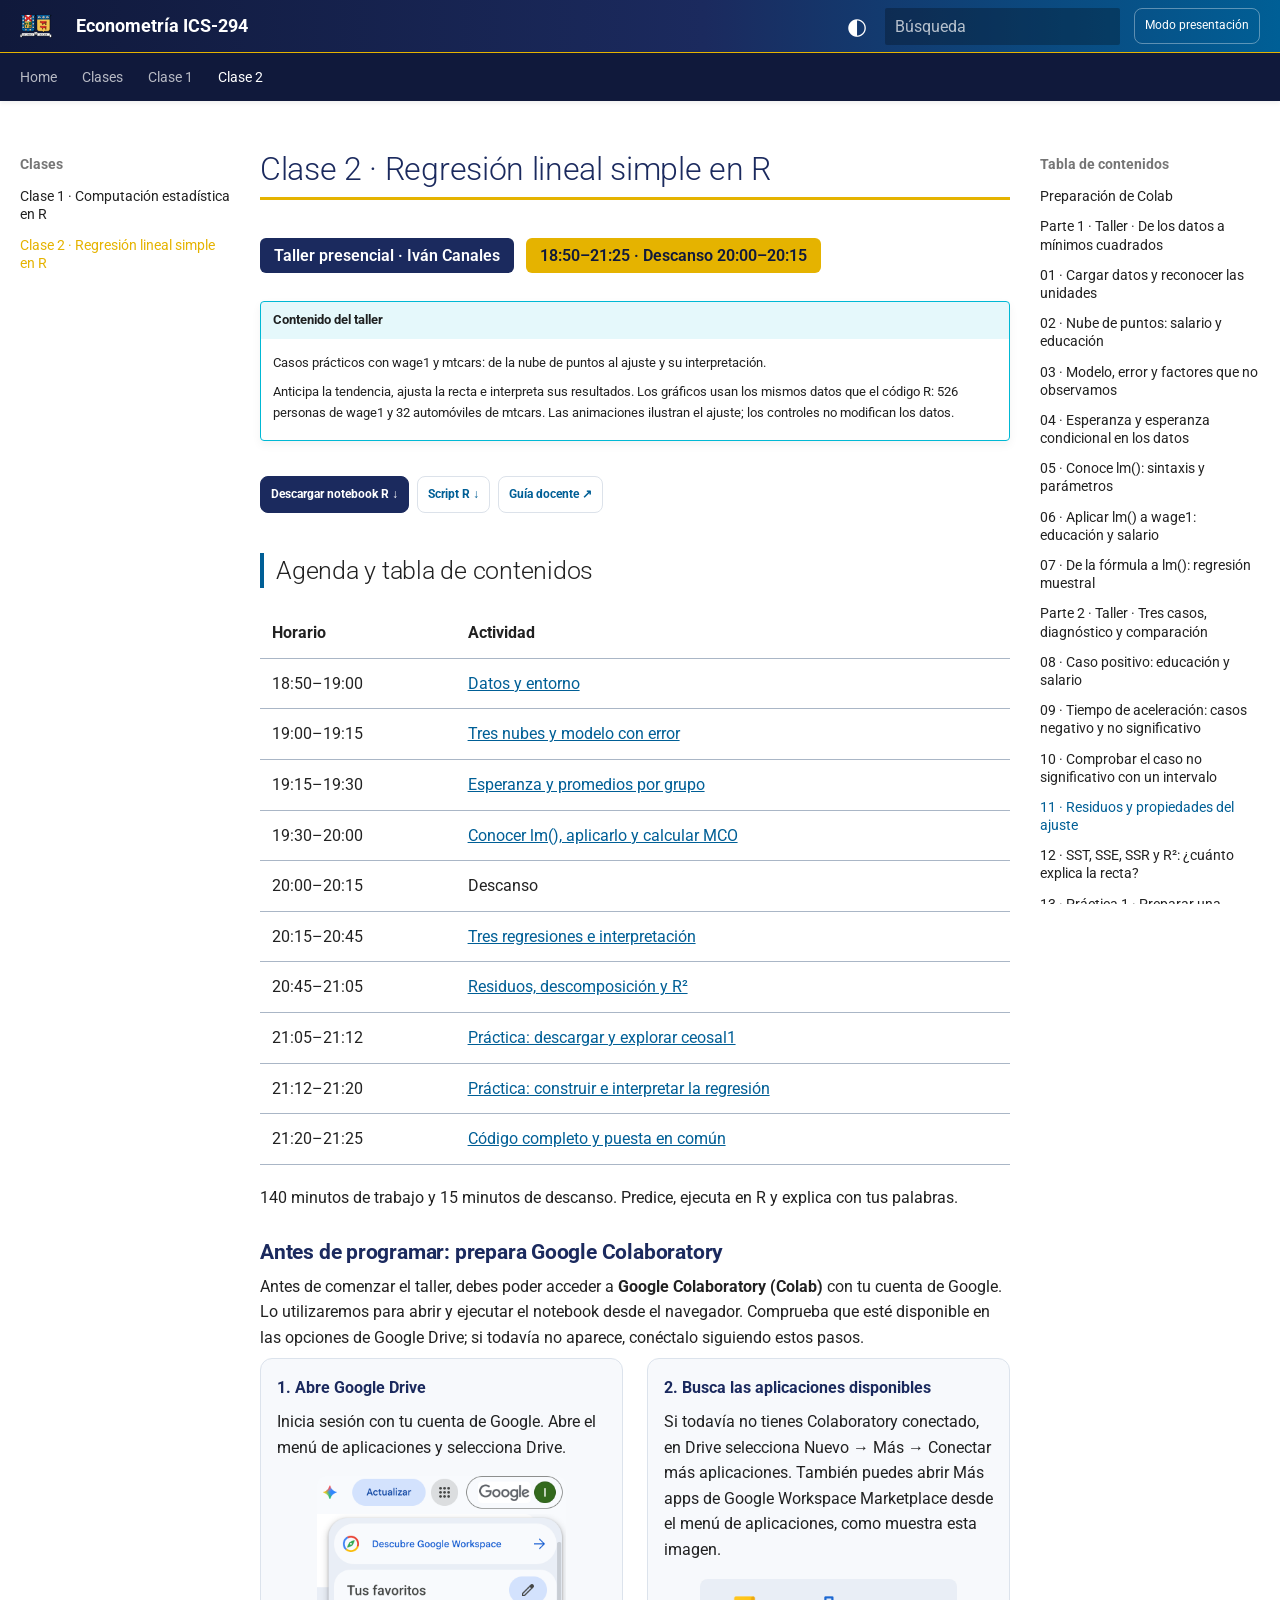
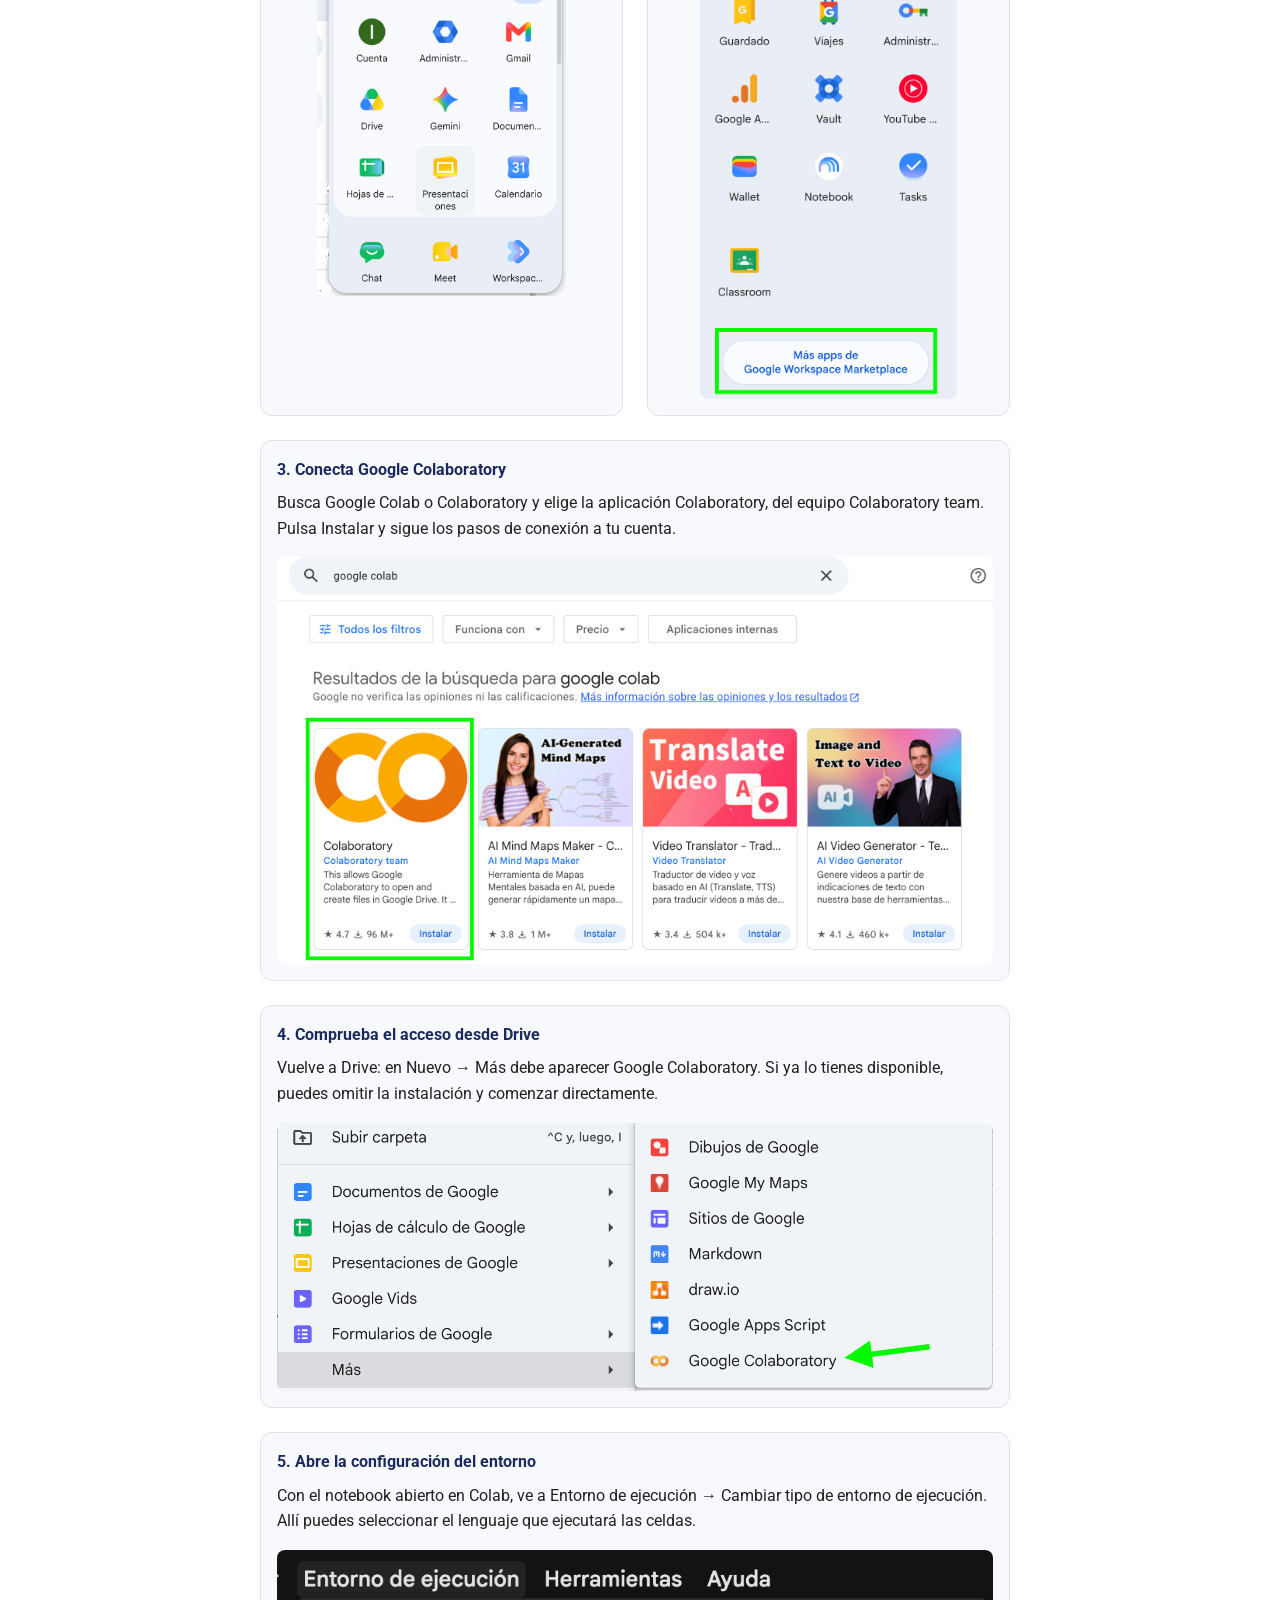
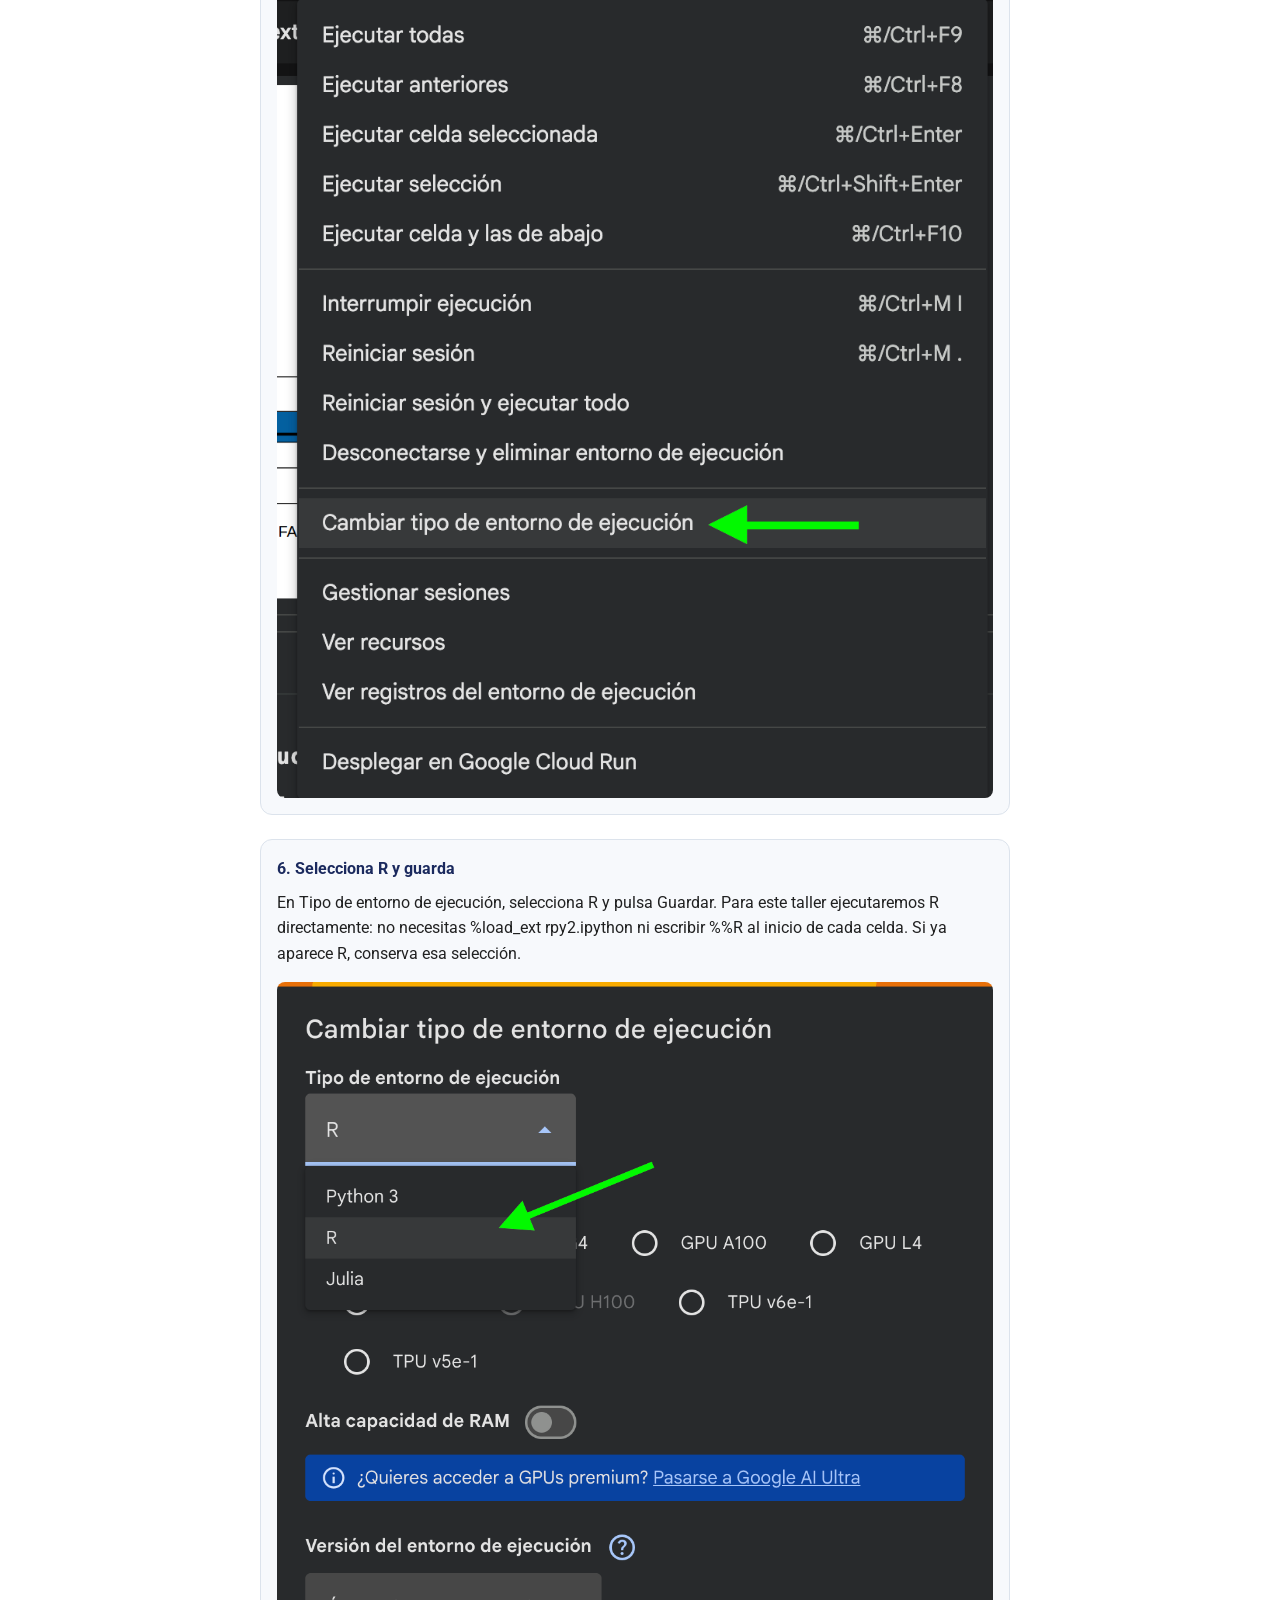
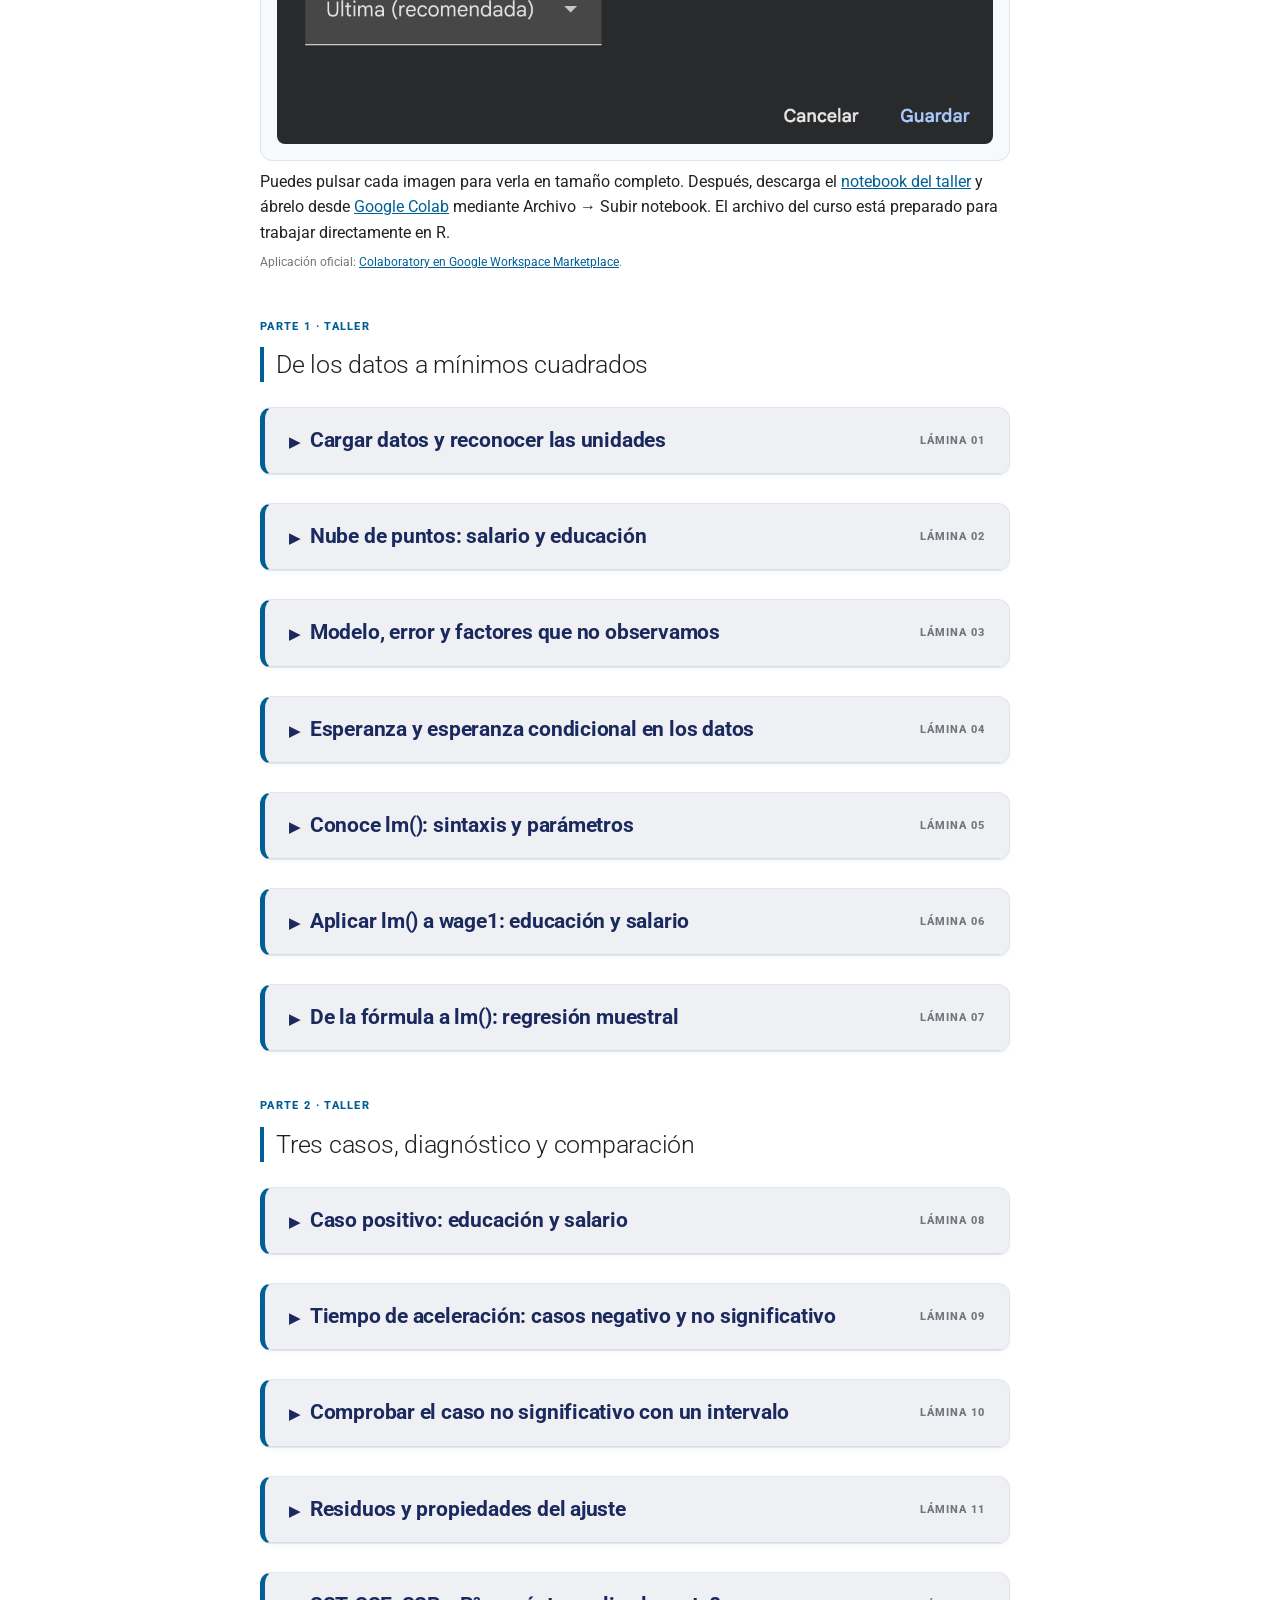
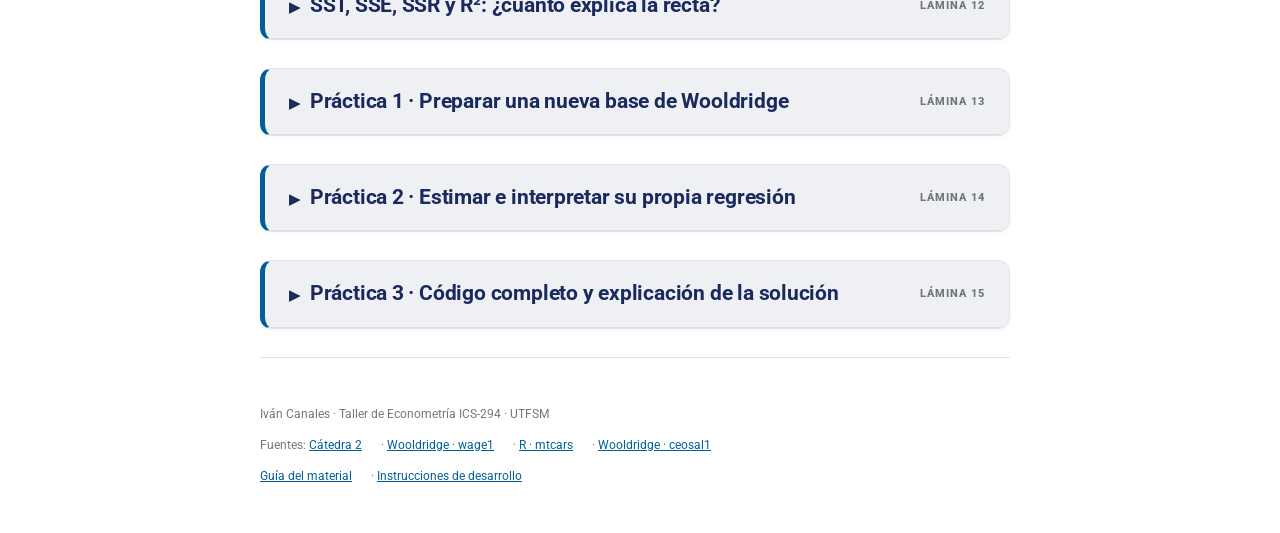
==== commit 02547eee: "Ampliar la ejercitación con ceosal1 y solución R completa" ====
--- a/clase-2-taller/index.html
+++ b/clase-2-taller/index.html
@@ -9,7 +9,7 @@
 .anova-section {margin:28px 0} .anova-equation {font-size:1.2em;font-weight:700;color:#005e90} .anova-scroll {overflow-x:auto;margin:20px 0;border:1px solid #b8c8d8;border-radius:10px} .anova-table {border-collapse:collapse;width:100%;font-size:14px;font-variant-numeric:tabular-nums} .anova-table caption {text-align:left;padding:14px;background:#edf2f7;color:#1b2a5e;font-weight:700} .anova-table th,.anova-table td {padding:12px 10px;border-bottom:1px solid #b8c8d8;text-align:right} .anova-table td {white-space:nowrap} .anova-table th:first-child {text-align:left;min-width:185px} .anova-table thead {background:#1b2a5e;color:white} .anova-table tbody tr:last-child {border-top:2px solid #d6a600;font-weight:700} .anova-table tbody tr:hover {background:rgba(0,94,144,.08)}
 </style><link rel="preconnect" href="https://fonts.googleapis.com"><link href="https://fonts.googleapis.com/css2?family=Roboto:wght@300;400;500;600;700&display=swap" rel="stylesheet"><link rel="stylesheet" href="../identidad-utfsm.css?v=aa6c36bfe8b1"></head><body><a class="skip" href="#contenido">Saltar al contenido</a>
 <header class="topbar"><div class="header-inner"><a class="brand" href="#inicio"><img src="../Logo_UTFSM.png" width="36" height="36" alt="Escudo de la Universidad Técnica Federico Santa María"><span>Econometría ICS-294</span></a><div class="header-actions"><button id="theme-toggle" class="theme-toggle" type="button" aria-label="Cambiar a modo oscuro" aria-pressed="false">◐</button><div class="search-wrap"><label class="search-label" for="class-search"><input id="class-search" type="search" placeholder="Búsqueda" aria-label="Buscar en las láminas" aria-controls="search-results" autocomplete="off"></label><div id="search-results" role="region" aria-label="Resultados de búsqueda" hidden></div></div><button id="present" type="button" aria-pressed="false">Modo presentación</button></div></div><nav class="header-tabs" aria-label="Navegación principal"><div><a href="../">Home</a><a href="../#clases">Clases</a><a href="../clase-1-taller/">Clase 1</a><a href="#inicio" aria-current="page">Clase 2</a></div></nav></header>
-<div class="page-layout"><aside class="class-sidebar"><nav aria-label="Clases"><p class="sidebar-title">Clases</p><a href="../clase-1-taller/">Clase 1 · Computación estadística en R</a><a href="#inicio" class="current" aria-current="page">Clase 2 · Regresión lineal simple en R</a></nav></aside><main id="contenido"><div class="hero" id="inicio"><h1>Clase 2 · Regresión lineal simple en R</h1><div class="session-meta"><span>Taller presencial · Iván Canales</span><span class="tag-gold">18:50–21:25 · Descanso 20:00–20:15</span></div><section class="official-info"><h2>Contenido del taller</h2><div><p>Casos prácticos con wage1 y mtcars: de la nube de puntos al ajuste y su interpretación.</p><p>Anticipa la tendencia, ajusta la recta e interpreta sus resultados. Los gráficos usan los mismos datos que el código R: 526 personas de wage1 y 32 automóviles de mtcars. Las animaciones ilustran el ajuste; los controles no modifican los datos.</p></div></section><div class="downloads"><a href="clase-taller-2.ipynb" download>Descargar notebook R ↓</a><a href="clase-taller-2.R" download>Script R ↓</a><a href="guia-docente-taller-2.md">Guía docente ↗</a></div></div><div class="content"><section id="agenda"><h2>Agenda y tabla de contenidos</h2><table class="agenda"><thead><tr><th>Horario</th><th>Actividad</th></tr></thead><tbody><tr><td>18:50–19:00</td><td><a href="#C2-01">Datos y entorno</a></td></tr><tr><td>19:00–19:15</td><td><a href="#C2-02">Tres nubes y modelo con error</a></td></tr><tr><td>19:15–19:30</td><td><a href="#C2-04">Esperanza y promedios por grupo</a></td></tr><tr><td>19:30–20:00</td><td><a href="#C2-05">Conocer lm(), aplicarlo y calcular MCO</a></td></tr><tr><td>20:00–20:15</td><td>Descanso</td></tr><tr><td>20:15–20:45</td><td><a href="#C2-08">Tres regresiones e interpretación</a></td></tr><tr><td>20:45–21:05</td><td><a href="#C2-11">Residuos, descomposición y R²</a></td></tr><tr><td>21:05–21:25</td><td><a href="#C2-13">Actividad de comparación y cierre</a></td></tr></tbody></table><p>140 minutos de trabajo y 15 minutos de descanso. Predice, ejecuta en R y explica con tus palabras.</p></section><section class="brief colab-preparation" id="preparar-colab" aria-labelledby="titulo-preparar-colab">
+<div class="page-layout"><aside class="class-sidebar"><nav aria-label="Clases"><p class="sidebar-title">Clases</p><a href="../clase-1-taller/">Clase 1 · Computación estadística en R</a><a href="#inicio" class="current" aria-current="page">Clase 2 · Regresión lineal simple en R</a></nav></aside><main id="contenido"><div class="hero" id="inicio"><h1>Clase 2 · Regresión lineal simple en R</h1><div class="session-meta"><span>Taller presencial · Iván Canales</span><span class="tag-gold">18:50–21:25 · Descanso 20:00–20:15</span></div><section class="official-info"><h2>Contenido del taller</h2><div><p>Casos prácticos con wage1 y mtcars: de la nube de puntos al ajuste y su interpretación.</p><p>Anticipa la tendencia, ajusta la recta e interpreta sus resultados. Los gráficos usan los mismos datos que el código R: 526 personas de wage1 y 32 automóviles de mtcars. Las animaciones ilustran el ajuste; los controles no modifican los datos.</p></div></section><div class="downloads"><a href="clase-taller-2.ipynb" download>Descargar notebook R ↓</a><a href="clase-taller-2.R" download>Script R ↓</a><a href="guia-docente-taller-2.md">Guía docente ↗</a></div></div><div class="content"><section id="agenda"><h2>Agenda y tabla de contenidos</h2><table class="agenda"><thead><tr><th>Horario</th><th>Actividad</th></tr></thead><tbody><tr><td>18:50–19:00</td><td><a href="#C2-01">Datos y entorno</a></td></tr><tr><td>19:00–19:15</td><td><a href="#C2-02">Tres nubes y modelo con error</a></td></tr><tr><td>19:15–19:30</td><td><a href="#C2-04">Esperanza y promedios por grupo</a></td></tr><tr><td>19:30–20:00</td><td><a href="#C2-05">Conocer lm(), aplicarlo y calcular MCO</a></td></tr><tr><td>20:00–20:15</td><td>Descanso</td></tr><tr><td>20:15–20:45</td><td><a href="#C2-08">Tres regresiones e interpretación</a></td></tr><tr><td>20:45–21:05</td><td><a href="#C2-11">Residuos, descomposición y R²</a></td></tr><tr><td>21:05–21:12</td><td><a href="#C2-13">Práctica: descargar y explorar ceosal1</a></td></tr><tr><td>21:12–21:20</td><td><a href="#C2-14">Práctica: construir e interpretar la regresión</a></td></tr><tr><td>21:20–21:25</td><td><a href="#C2-15">Código completo y puesta en común</a></td></tr></tbody></table><p>140 minutos de trabajo y 15 minutos de descanso. Predice, ejecuta en R y explica con tus palabras.</p></section><section class="brief colab-preparation" id="preparar-colab" aria-labelledby="titulo-preparar-colab">
 <style>.colab-preparation .colab-steps{display:grid;grid-template-columns:repeat(2,minmax(0,1fr));gap:1.5rem}.colab-preparation .colab-step{margin:0;padding:1rem;border:1px solid #dce3ec;border-radius:12px;background:#f7f9fc}.colab-preparation .colab-wide{grid-column:1/-1}.colab-preparation h4{margin-top:0;color:#1b2a5e}.colab-preparation img{display:block;width:auto;max-width:100%;height:auto;max-height:420px;margin:1rem auto 0;border-radius:8px}.colab-preparation .colab-wide img{width:100%;max-height:none}.colab-preparation a:focus-visible{outline:3px solid #e5b300;outline-offset:4px}@media(max-width:640px){.colab-preparation .colab-steps{grid-template-columns:1fr}}</style>
 <h3 id="titulo-preparar-colab">Antes de programar: prepara Google Colaboratory</h3>
 <p>Antes de comenzar el taller, debes poder acceder a <strong>Google Colaboratory (Colab)</strong> con tu cuenta de Google. Lo utilizaremos para abrir y ejecutar el notebook desde el navegador. Comprueba que esté disponible en las opciones de Google Drive; si todavía no aparece, conéctalo siguiendo estos pasos.</p>
@@ -152,13 +152,55 @@
 barplot(t(cbind(resumen[, &quot;R2&quot;], 1 - resumen[, &quot;R2&quot;])),
         col = c(&quot;#D6A600&quot;, &quot;#005E90&quot;),
         legend.text = c(&quot;Explicada&quot;, &quot;Residual&quot;),
-        names.arg = rownames(resumen), ylab = &quot;Fracción de SST&quot;)</code></pre><p>R² = SSE/SST = 1 − SSR/SST. El ajuste salarial explica cerca del 16.48 %; potencia y tiempo, 50.16 %; transmisión y tiempo, 0.83 %. Salario y tiempo son respuestas con unidades y muestras diferentes: compara las fracciones explicadas, no sus SST brutas. El R² no demuestra causalidad.</p></div></details></div></article><article class="slide" id="C2-13" data-title="Tu turno: comparar y comunicar los tres casos"><header class="slide-head"><h3><button class="slide-toggle" type="button" aria-expanded="false" aria-controls="body-C2-13"><span class="slide-chevron" aria-hidden="true">▶</span><span>Tu turno: comparar y comunicar los tres casos</span></button></h3><span class="number">LÁMINA 13</span></header><div class="slide-body" id="body-C2-13" hidden><p>Completa una tabla con respuesta, predictor, signo, pendiente y R². Redacta una frase en unidades para cada caso y una limitación. Antes de abrir el código, construye la tabla usando coef() y summary().</p><div class="reading"><h4>Cómo leer el resultado</h4><p>Revisa dirección, unidades y dispersión alrededor de la recta. El caso no significativo no es una prueba de equivalencia a cero. Diferencia siempre asociación, predicción y causalidad.</p></div><details class="solution"><summary>Ver código y solución en R</summary><div class="solution-body"><div class="code-head"><span>R</span><button type="button" class="copy">Copiar código</button></div><pre><code>comparacion &lt;- data.frame(
-  caso = c(&quot;Salario y educación&quot;, &quot;Tiempo y potencia&quot;, &quot;Tiempo y transmisión&quot;),
-  pendiente = sapply(modelos, function(m) coef(m)[2]),
-  R2 = sapply(modelos, function(m) summary(m)$r.squared),
-  p_pendiente = sapply(modelos, function(m) coef(summary(m))[2, 4]))
-print(comparacion)
-# Escribe tus conclusiones en una celda Markdown del notebook.</code></pre><p>Revisa dirección, unidades y dispersión alrededor de la recta. El caso no significativo no es una prueba de equivalencia a cero. Diferencia siempre asociación, predicción y causalidad.</p></div></details></div></article></section><footer class="footer"><p>Iván Canales · Taller de Econometría ICS-294 · UTFSM</p><p>Fuentes: <a href="https://hizocar.github.io/econometria-usm/clases/clase2/">Cátedra 2</a> · <a href="https://justinmshea.github.io/wooldridge/reference/wage1.html">Wooldridge · wage1</a> · <a href="https://stat.ethz.ch/R-manual/R-devel/library/datasets/html/mtcars.html">R · mtcars</a></p><p><a href="README.md">Guía del material</a> · <a href="instruccion-clase-taller-2.md">Instrucciones de desarrollo</a></p></footer></div></main><aside class="contents-sidebar"><nav aria-label="Tabla de contenidos"><p class="sidebar-title">Tabla de contenidos</p><a href="#preparar-colab">Preparación de Colab</a><a href="#P1">Parte 1 · Taller · De los datos a mínimos cuadrados</a><a href="#C2-01">01 · Cargar datos y reconocer las unidades</a><a href="#C2-02">02 · Nube de puntos: salario y educación</a><a href="#C2-03">03 · Modelo, error y factores que no observamos</a><a href="#C2-04">04 · Esperanza y esperanza condicional en los datos</a><a href="#C2-05">05 · Conoce lm(): sintaxis y parámetros</a><a href="#C2-06">06 · Aplicar lm() a wage1: educación y salario</a><a href="#C2-07">07 · De la fórmula a lm(): regresión muestral</a><a href="#P2">Parte 2 · Taller · Tres casos, diagnóstico y comparación</a><a href="#C2-08">08 · Caso positivo: educación y salario</a><a href="#C2-09">09 · Tiempo de aceleración: casos negativo y no significativo</a><a href="#C2-10">10 · Comprobar el caso no significativo con un intervalo</a><a href="#C2-11">11 · Residuos y propiedades del ajuste</a><a href="#C2-12">12 · SST, SSE, SSR y R²: ¿cuánto explica la recta?</a><a href="#C2-13">13 · Tu turno: comparar y comunicar los tres casos</a></nav></aside></div>
+        names.arg = rownames(resumen), ylab = &quot;Fracción de SST&quot;)</code></pre><p>R² = SSE/SST = 1 − SSR/SST. El ajuste salarial explica cerca del 16.48 %; potencia y tiempo, 50.16 %; transmisión y tiempo, 0.83 %. Salario y tiempo son respuestas con unidades y muestras diferentes: compara las fracciones explicadas, no sus SST brutas. El R² no demuestra causalidad.</p></div></details></div></article><article class="slide" id="C2-13" data-title="Práctica 1 · Preparar una nueva base de Wooldridge"><header class="slide-head"><h3><button class="slide-toggle" type="button" aria-expanded="false" aria-controls="body-C2-13"><span class="slide-chevron" aria-hidden="true">▶</span><span>Práctica 1 · Preparar una nueva base de Wooldridge</span></button></h3><span class="number">LÁMINA 13</span></header><div class="slide-body" id="body-C2-13" hidden><p>21:05–21:12 · Trabajen en parejas y creen sus propias celdas en R. Pregunta: ¿las empresas con mayor rentabilidad del patrimonio pagan salarios más altos a sus directores ejecutivos? Descarguen el paquete wooldridge desde CRAN si aún no lo tienen y carguen ceosal1. La solución completa está en la lámina 15; intenten construirla antes de abrirla.</p><section class="explanations"><h4>Explora el código, paso a paso</h4><p>Pulsa una instrucción para descubrir qué hace. Puedes abrir varias y comparar sus funciones.</p><div class="code-explorer"><div class="code-step"><button type="button" class="explain-toggle" id="btn-C2-13-paso-1" aria-expanded="false" aria-controls="C2-13-paso-1"><span class="step-badge">01</span><code>Tu tarea · Conseguir y reconocer los datos</code><span class="step-symbol" aria-hidden="true">+</span></button><div class="step-description" id="C2-13-paso-1" role="region" aria-labelledby="btn-C2-13-paso-1" hidden><p>Usen install.packages(&quot;wooldridge&quot;, repos = &quot;https://cloud.r-project.org/&quot;) si el paquete no está disponible; después carguen wooldridge::ceosal1 en datos_practica. Examinen head(), str() y summary(). No cambien la base datos usada anteriormente en el taller.</p></div></div><div class="code-step"><button type="button" class="explain-toggle" id="btn-C2-13-paso-2" aria-expanded="false" aria-controls="C2-13-paso-2"><span class="step-badge">02</span><code>Tu tarea · Definir respuesta y predictor</code><span class="step-symbol" aria-hidden="true">+</span></button><div class="step-description" id="C2-13-paso-2" role="region" aria-labelledby="btn-C2-13-paso-2" hidden><p>Escriban en Markdown qué variable quieren explicar y con cuál la relacionarán. Identifiquen las unidades y revisen cuántas filas tienen NA en salary o roe. Indiquen cuántas observaciones podrán usar.</p></div></div><div class="code-step"><button type="button" class="explain-toggle" id="btn-C2-13-paso-3" aria-expanded="false" aria-controls="C2-13-paso-3"><span class="step-badge">03</span><code>Tu tarea · Predecir antes de ajustar</code><span class="step-symbol" aria-hidden="true">+</span></button><div class="step-description" id="C2-13-paso-3" role="region" aria-labelledby="btn-C2-13-paso-3" hidden><p>Dibujen salary en el eje vertical y roe en el horizontal. Antes de agregar una recta, propongan el signo de la pendiente. ¿La nube es estrecha o dispersa? ¿Hay salarios muy alejados del resto? No eliminen observaciones sólo porque sean extremas.</p></div></div></div></section><div class="reading"><h4>Cómo leer el resultado</h4><p>La base contiene 209 observaciones y 12 variables, a partir de datos publicados por Businessweek en 1991. salary es el salario de 1990 en miles de dólares; roe es la rentabilidad del patrimonio promedio de 1988–1990, expresada en porcentaje. Cada fila vincula a un director ejecutivo con su empresa. No son mediciones sucesivas de una sola persona.</p></div></div></article><article class="slide" id="C2-14" data-title="Práctica 2 · Estimar e interpretar su propia regresión"><header class="slide-head"><h3><button class="slide-toggle" type="button" aria-expanded="false" aria-controls="body-C2-14"><span class="slide-chevron" aria-hidden="true">▶</span><span>Práctica 2 · Estimar e interpretar su propia regresión</span></button></h3><span class="number">LÁMINA 14</span></header><div class="slide-body" id="body-C2-14" hidden><p>21:12–21:20 · A partir de la base que acaban de cargar, construyan una regresión simple en R sin copiar todavía la solución. Acuerden una interpretación y compártanla con otra pareja. Mantengan un solo predictor: roe.</p><section class="explanations"><h4>Explora el código, paso a paso</h4><p>Pulsa una instrucción para descubrir qué hace. Puedes abrir varias y comparar sus funciones.</p><div class="code-explorer"><div class="code-step"><button type="button" class="explain-toggle" id="btn-C2-14-paso-1" aria-expanded="false" aria-controls="C2-14-paso-1"><span class="step-badge">01</span><code>Reto 1 · Ajustar y escribir la ecuación</code><span class="step-symbol" aria-hidden="true">+</span></button><div class="step-description" id="C2-14-paso-1" role="region" aria-labelledby="btn-C2-14-paso-1" hidden><p>Usen lm() y guarden el resultado en modelo_practica. Extraigan los coeficientes con coef(). Escriban la ecuación de salario ajustado en función de roe. ¿Qué significa aumentar roe en un punto porcentual? ¿Cuánto cambia el ajuste si aumenta diez puntos porcentuales?</p></div></div><div class="code-step"><button type="button" class="explain-toggle" id="btn-C2-14-paso-2" aria-expanded="false" aria-controls="C2-14-paso-2"><span class="step-badge">02</span><code>Reto 2 · Leer summary() y ANOVA</code><span class="step-symbol" aria-hidden="true">+</span></button><div class="step-description" id="C2-14-paso-2" role="region" aria-labelledby="btn-C2-14-paso-2" hidden><p>Obtengan summary() y anova(). Identifiquen pendiente, error estándar, p-valor y R². Apliquen el umbral del 5 %: ¿pueden rechazar pendiente poblacional cero? ¿Es lo mismo una pendiente positiva que una pendiente significativa?</p></div></div><div class="code-step"><button type="button" class="explain-toggle" id="btn-C2-14-paso-3" aria-expanded="false" aria-controls="C2-14-paso-3"><span class="step-badge">03</span><code>Reto 3 · Predecir y explicar</code><span class="step-symbol" aria-hidden="true">+</span></button><div class="step-description" id="C2-14-paso-3" role="region" aria-labelledby="btn-C2-14-paso-3" hidden><p>Con predict(), calculen los salarios ajustados para roe = 10 y roe = 20. El nombre de la columna de newdata debe coincidir con el predictor. Recuerden expresar el resultado en miles de dólares y distinguir valor ajustado de salario individual garantizado.</p></div></div><div class="code-step"><button type="button" class="explain-toggle" id="btn-C2-14-paso-4" aria-expanded="false" aria-controls="C2-14-paso-4"><span class="step-badge">04</span><code>Reto 4 · Comprobar y comunicar</code><span class="step-symbol" aria-hidden="true">+</span></button><div class="step-description" id="C2-14-paso-4" role="region" aria-labelledby="btn-C2-14-paso-4" hidden><p>Calculen SST, SSE y SSR según la convención de la cátedra y verifiquen SST ≈ SSE + SSR. Agreguen la recta a la nube. Escriban una conclusión de tres frases: dirección de la asociación, capacidad explicativa y limitación de interpretación.</p></div></div></div></section><div class="reading"><h4>Cómo leer el resultado</h4><p>Entregable de la pareja: un gráfico con su recta, la ecuación estimada, una interpretación de la pendiente con unidades, la lectura de R² y p-valor, dos predicciones y una limitación. La base es observacional; una asociación no demuestra causalidad.</p></div></div></article><article class="slide" id="C2-15" data-title="Práctica 3 · Código completo y explicación de la solución"><header class="slide-head"><h3><button class="slide-toggle" type="button" aria-expanded="false" aria-controls="body-C2-15"><span class="slide-chevron" aria-hidden="true">▶</span><span>Práctica 3 · Código completo y explicación de la solución</span></button></h3><span class="number">LÁMINA 15</span></header><div class="slide-body" id="body-C2-15" hidden><p>21:20–21:25 · Contrasten sus programas con esta solución de referencia. Todo el código está reunido en un único bloque, con comentarios para cada paso. La celda puede ejecutarse de forma independiente si se dispone de la copia CSV o de conexión para instalar wooldridge.</p><section class="explanations"><h4>Explora el código, paso a paso</h4><p>Pulsa una instrucción para descubrir qué hace. Puedes abrir varias y comparar sus funciones.</p><div class="code-explorer"><div class="code-step"><button type="button" class="explain-toggle" id="btn-C2-15-paso-1" aria-expanded="false" aria-controls="C2-15-paso-1"><span class="step-badge">01</span><code>Paso 1 · Obtener datos sin sobrescribir el trabajo anterior</code><span class="step-symbol" aria-hidden="true">+</span></button><div class="step-description" id="C2-15-paso-1" role="region" aria-labelledby="btn-C2-15-paso-1" hidden><p>El programa prioriza la copia local para trabajar sin conexión. Si no existe, instala el paquete desde CRAN sólo si hace falta y carga wooldridge::ceosal1. datos_practica separa esta base de wage1 y mtcars. En Colab la descarga inicial del paquete necesita conexión.</p></div></div><div class="code-step"><button type="button" class="explain-toggle" id="btn-C2-15-paso-2" aria-expanded="false" aria-controls="C2-15-paso-2"><span class="step-badge">02</span><code>Paso 2 · Revisar antes de modelar</code><span class="step-symbol" aria-hidden="true">+</span></button><div class="step-description" id="C2-15-paso-2" role="region" aria-labelledby="btn-C2-15-paso-2" hidden><p>head() muestra las primeras filas; str(), los tipos de columnas; summary(), un resumen de salary y roe. is.na() identifica faltantes y colSums() cuenta cuántos hay por variable. En esta base ambas columnas están completas.</p></div></div><div class="code-step"><button type="button" class="explain-toggle" id="btn-C2-15-paso-3" aria-expanded="false" aria-controls="C2-15-paso-3"><span class="step-badge">03</span><code>Paso 3 · Mirar las observaciones</code><span class="step-symbol" aria-hidden="true">+</span></button><div class="step-description" id="C2-15-paso-3" role="region" aria-labelledby="btn-C2-15-paso-3" hidden><p>La fórmula salary ~ roe coloca el salario en el eje vertical. Los títulos conservan las unidades. La nube ayuda a anticipar la tendencia y detectar dispersión y observaciones extremas antes de leer una prueba estadística.</p></div></div><div class="code-step"><button type="button" class="explain-toggle" id="btn-C2-15-paso-4" aria-expanded="false" aria-controls="C2-15-paso-4"><span class="step-badge">04</span><code>Paso 4 · Ajustar y consultar</code><span class="step-symbol" aria-hidden="true">+</span></button><div class="step-description" id="C2-15-paso-4" role="region" aria-labelledby="btn-C2-15-paso-4" hidden><p>lm() estima intercepto y pendiente. nobs() comprueba el tamaño utilizado; coef() extrae la ecuación; summary() presenta errores estándar, p-valores y R²; anova() muestra la partición explicada/residual y F. abline() añade exactamente la recta estimada.</p></div></div><div class="code-step"><button type="button" class="explain-toggle" id="btn-C2-15-paso-5" aria-expanded="false" aria-controls="C2-15-paso-5"><span class="step-badge">05</span><code>Paso 5 · Predecir en las mismas unidades</code><span class="step-symbol" aria-hidden="true">+</span></button><div class="step-description" id="C2-15-paso-5" role="region" aria-labelledby="btn-C2-15-paso-5" hidden><p>data.frame(roe = c(10, 20)) contiene dos casos con el nombre esperado por el modelo. predict() entrega valores sobre la recta, en miles de dólares. La diferencia entre los ajustes es diez veces la pendiente: aproximadamente 185.012 miles de USD.</p></div></div><div class="code-step"><button type="button" class="explain-toggle" id="btn-C2-15-paso-6" aria-expanded="false" aria-controls="C2-15-paso-6"><span class="step-badge">06</span><code>Paso 6 · Verificar las sumas de cuadrados</code><span class="step-symbol" aria-hidden="true">+</span></button><div class="step-description" id="C2-15-paso-6" role="region" aria-labelledby="btn-C2-15-paso-6" hidden><p>Se usan las filas efectivas de model.frame(). SST mide variación total; SSE, variación de los ajustes respecto al promedio; SSR, variación residual. all.equal() comprueba la igualdad con tolerancia numérica. No necesitamos que una igualdad de decimales sea exacta bit por bit.</p></div></div><div class="code-step"><button type="button" class="explain-toggle" id="btn-C2-15-paso-7" aria-expanded="false" aria-controls="C2-15-paso-7"><span class="step-badge">07</span><code>Paso 7 · Redactar una conclusión</code><span class="step-symbol" aria-hidden="true">+</span></button><div class="step-description" id="C2-15-paso-7" role="region" aria-labelledby="btn-C2-15-paso-7" hidden><p>Relaciona la pendiente con sus unidades, indica que la capacidad explicativa es baja y distingue no rechazar β₁ = 0 de demostrar β₁ = 0. Reconoce factores omitidos, la naturaleza observacional y el alcance histórico de la base.</p></div></div></div></section><div class="reading"><h4>Cómo leer el resultado</h4><p>Resultados de control: 209 observaciones; salario ajustado ≈ 963.191 + 18.501 × roe, en miles de USD. Un punto porcentual adicional de roe se asocia con 18.501 miles de USD más de salario ajustado. R² ≈ 0.0132 (1.32 %) y p ≈ 0.0978: al 5 % no rechazamos pendiente cero. Para roe de 10 % y 20 %, los ajustes son aproximadamente 1148.203 y 1333.215 miles de USD. La pendiente positiva no implica un buen ajuste ni demuestra causalidad. Los salarios extremos merecen revisión; no los borramos automáticamente.</p></div><details class="solution"><summary>Ver código y solución en R</summary><div class="solution-body"><div class="code-head"><span>R</span><button type="button" class="copy">Copiar código</button></div><pre><code># 1. Cargar la base del libro. En Colab se descarga el paquete si hace falta.
+# La copia CSV permite trabajar sin conexión desde la carpeta del taller.
+if (file.exists(&quot;datos/ceosal1.csv&quot;)) {
+  datos_practica &lt;- read.csv(&quot;datos/ceosal1.csv&quot;)
+} else {
+  if (!requireNamespace(&quot;wooldridge&quot;, quietly = TRUE)) {
+    install.packages(&quot;wooldridge&quot;, repos = &quot;https://cloud.r-project.org/&quot;)
+  }
+  datos_practica &lt;- wooldridge::ceosal1
+}
+
+# 2. Explorar y comprobar faltantes en las dos variables del modelo.
+print(head(datos_practica))
+str(datos_practica)
+print(summary(datos_practica[, c(&quot;salary&quot;, &quot;roe&quot;)]))
+print(colSums(is.na(datos_practica[, c(&quot;salary&quot;, &quot;roe&quot;)])))
+
+# 3. Dibujar la nube: salary está en miles de dólares; roe, en porcentaje.
+plot(salary ~ roe, data = datos_practica, pch = 19, col = &quot;#005E9080&quot;,
+     xlab = &quot;Rentabilidad del patrimonio: roe (%)&quot;,
+     ylab = &quot;Salario del director ejecutivo (miles de USD, 1990)&quot;,
+     main = &quot;Rentabilidad y salario del director ejecutivo&quot;)
+
+# 4. Estimar la regresión y consultar coeficientes, resumen y ANOVA.
+modelo_practica &lt;- lm(salary ~ roe, data = datos_practica)
+print(nobs(modelo_practica))
+print(coef(modelo_practica))
+print(summary(modelo_practica))
+print(anova(modelo_practica))
+abline(modelo_practica, col = &quot;#D6A600&quot;, lwd = 3)
+
+# 5. Predecir para dos empresas hipotéticas; resultados en miles de USD.
+nuevos_casos &lt;- data.frame(roe = c(10, 20))
+print(data.frame(nuevos_casos,
+                 salario_ajustado = predict(modelo_practica, nuevos_casos)))
+
+# 6. Descomponer la variación usando las filas efectivas del modelo.
+y_practica &lt;- model.response(model.frame(modelo_practica))
+ajustados_practica &lt;- fitted(modelo_practica)
+residuos_practica &lt;- resid(modelo_practica)
+SST_practica &lt;- sum((y_practica - mean(y_practica))^2)
+SSE_practica &lt;- sum((ajustados_practica - mean(y_practica))^2)
+SSR_practica &lt;- sum(residuos_practica^2)
+print(c(SST = SST_practica, SSE = SSE_practica, SSR = SSR_practica,
+        R2 = 1 - SSR_practica / SST_practica))
+print(all.equal(SST_practica, SSE_practica + SSR_practica))
+
+# 7. En una celda Markdown, escribe tu interpretación con unidades.
+# Distingue signo, significancia, R2 y asociación frente a causalidad.</code></pre><p>Resultados de control: 209 observaciones; salario ajustado ≈ 963.191 + 18.501 × roe, en miles de USD. Un punto porcentual adicional de roe se asocia con 18.501 miles de USD más de salario ajustado. R² ≈ 0.0132 (1.32 %) y p ≈ 0.0978: al 5 % no rechazamos pendiente cero. Para roe de 10 % y 20 %, los ajustes son aproximadamente 1148.203 y 1333.215 miles de USD. La pendiente positiva no implica un buen ajuste ni demuestra causalidad. Los salarios extremos merecen revisión; no los borramos automáticamente.</p></div></details></div></article></section><footer class="footer"><p>Iván Canales · Taller de Econometría ICS-294 · UTFSM</p><p>Fuentes: <a href="https://hizocar.github.io/econometria-usm/clases/clase2/">Cátedra 2</a> · <a href="https://justinmshea.github.io/wooldridge/reference/wage1.html">Wooldridge · wage1</a> · <a href="https://stat.ethz.ch/R-manual/R-devel/library/datasets/html/mtcars.html">R · mtcars</a> · <a href="https://justinmshea.github.io/wooldridge/reference/ceosal1.html">Wooldridge · ceosal1</a></p><p><a href="README.md">Guía del material</a> · <a href="instruccion-clase-taller-2.md">Instrucciones de desarrollo</a></p></footer></div></main><aside class="contents-sidebar"><nav aria-label="Tabla de contenidos"><p class="sidebar-title">Tabla de contenidos</p><a href="#preparar-colab">Preparación de Colab</a><a href="#P1">Parte 1 · Taller · De los datos a mínimos cuadrados</a><a href="#C2-01">01 · Cargar datos y reconocer las unidades</a><a href="#C2-02">02 · Nube de puntos: salario y educación</a><a href="#C2-03">03 · Modelo, error y factores que no observamos</a><a href="#C2-04">04 · Esperanza y esperanza condicional en los datos</a><a href="#C2-05">05 · Conoce lm(): sintaxis y parámetros</a><a href="#C2-06">06 · Aplicar lm() a wage1: educación y salario</a><a href="#C2-07">07 · De la fórmula a lm(): regresión muestral</a><a href="#P2">Parte 2 · Taller · Tres casos, diagnóstico y comparación</a><a href="#C2-08">08 · Caso positivo: educación y salario</a><a href="#C2-09">09 · Tiempo de aceleración: casos negativo y no significativo</a><a href="#C2-10">10 · Comprobar el caso no significativo con un intervalo</a><a href="#C2-11">11 · Residuos y propiedades del ajuste</a><a href="#C2-12">12 · SST, SSE, SSR y R²: ¿cuánto explica la recta?</a><a href="#C2-13">13 · Práctica 1 · Preparar una nueva base de Wooldridge</a><a href="#C2-14">14 · Práctica 2 · Estimar e interpretar su propia regresión</a><a href="#C2-15">15 · Práctica 3 · Código completo y explicación de la solución</a></nav></aside></div>
 <nav class="present-controls" aria-label="Navegación de láminas"><button id="prev" type="button">← Anterior</button><span class="counter" aria-live="polite"></span><button id="next" type="button">Siguiente →</button></nav><script>window.datosTaller=[{"wage":3.0999999046325684,"educ":11.0,"exper":2.0,"numdep":2.0},{"wage":3.240000009536743,"educ":12.0,"exper":22.0,"numdep":3.0},{"wage":3.0,"educ":11.0,"exper":2.0,"numdep":2.0},{"wage":6.0,"educ":8.0,"exper":44.0,"numdep":0.0},{"wage":5.300000190734863,"educ":12.0,"exper":7.0,"numdep":1.0},{"wage":8.75,"educ":16.0,"exper":9.0,"numdep":0.0},{"wage":11.25,"educ":18.0,"exper":15.0,"numdep":0.0},{"wage":5.0,"educ":12.0,"exper":5.0,"numdep":0.0},{"wage":3.5999999046325684,"educ":12.0,"exper":26.0,"numdep":2.0},{"wage":18.18000030517578,"educ":17.0,"exper":22.0,"numdep":0.0},{"wage":6.25,"educ":16.0,"exper":8.0,"numdep":0.0},{"wage":8.130000114440918,"educ":13.0,"exper":3.0,"numdep":0.0},{"wage":8.770000457763672,"educ":12.0,"exper":15.0,"numdep":2.0},{"wage":5.5,"educ":12.0,"exper":18.0,"numdep":0.0},{"wage":22.200000762939453,"educ":12.0,"exper":31.0,"numdep":1.0},{"wage":17.329999923706055,"educ":16.0,"exper":14.0,"numdep":1.0},{"wage":7.5,"educ":12.0,"exper":10.0,"numdep":0.0},{"wage":10.630000114440918,"educ":13.0,"exper":16.0,"numdep":0.0},{"wage":3.5999999046325684,"educ":12.0,"exper":13.0,"numdep":3.0},{"wage":4.5,"educ":12.0,"exper":36.0,"numdep":0.0},{"wage":6.880000114440918,"educ":12.0,"exper":11.0,"numdep":0.0},{"wage":8.479999542236328,"educ":12.0,"exper":29.0,"numdep":3.0},{"wage":6.329999923706055,"educ":16.0,"exper":9.0,"numdep":0.0},{"wage":0.5299999713897705,"educ":12.0,"exper":3.0,"numdep":0.0},{"wage":6.0,"educ":11.0,"exper":37.0,"numdep":0.0},{"wage":9.5600004196167,"educ":16.0,"exper":3.0,"numdep":1.0},{"wage":7.78000020980835,"educ":16.0,"exper":11.0,"numdep":1.0},{"wage":12.5,"educ":16.0,"exper":31.0,"numdep":0.0},{"wage":12.5,"educ":15.0,"exper":30.0,"numdep":2.0},{"wage":3.25,"educ":8.0,"exper":9.0,"numdep":2.0},{"wage":13.0,"educ":14.0,"exper":23.0,"numdep":2.0},{"wage":4.5,"educ":14.0,"exper":2.0,"numdep":2.0},{"wage":9.680000305175781,"educ":13.0,"exper":16.0,"numdep":0.0},{"wage":5.0,"educ":12.0,"exper":7.0,"numdep":0.0},{"wage":4.679999828338623,"educ":12.0,"exper":3.0,"numdep":0.0},{"wage":4.269999980926514,"educ":16.0,"exper":22.0,"numdep":1.0},{"wage":6.150000095367432,"educ":12.0,"exper":15.0,"numdep":1.0},{"wage":3.509999990463257,"educ":4.0,"exper":39.0,"numdep":5.0},{"wage":3.0,"educ":14.0,"exper":3.0,"numdep":0.0},{"wage":6.25,"educ":12.0,"exper":11.0,"numdep":0.0},{"wage":7.809999942779541,"educ":12.0,"exper":3.0,"numdep":0.0},{"wage":10.0,"educ":12.0,"exper":20.0,"numdep":4.0},{"wage":4.5,"educ":14.0,"exper":16.0,"numdep":1.0},{"wage":4.0,"educ":11.0,"exper":45.0,"numdep":0.0},{"wage":6.380000114440918,"educ":13.0,"exper":11.0,"numdep":0.0},{"wage":13.699999809265137,"educ":15.0,"exper":20.0,"numdep":2.0},{"wage":1.6699999570846558,"educ":10.0,"exper":1.0,"numdep":1.0},{"wage":2.930000066757202,"educ":12.0,"exper":36.0,"numdep":1.0},{"wage":3.6500000953674316,"educ":14.0,"exper":9.0,"numdep":0.0},{"wage":2.9000000953674316,"educ":12.0,"exper":15.0,"numdep":2.0},{"wage":1.6299999952316284,"educ":12.0,"exper":18.0,"numdep":2.0},{"wage":8.600000381469727,"educ":16.0,"exper":3.0,"numdep":0.0},{"wage":5.0,"educ":12.0,"exper":15.0,"numdep":1.0},{"wage":6.0,"educ":12.0,"exper":7.0,"numdep":0.0},{"wage":2.5,"educ":12.0,"exper":2.0,"numdep":2.0},{"wage":3.25,"educ":15.0,"exper":3.0,"numdep":1.0},{"wage":3.4000000953674316,"educ":16.0,"exper":1.0,"numdep":1.0},{"wage":10.0,"educ":8.0,"exper":13.0,"numdep":0.0},{"wage":21.6299991607666,"educ":18.0,"exper":8.0,"numdep":0.0},{"wage":4.380000114440918,"educ":16.0,"exper":7.0,"numdep":0.0},{"wage":11.710000038146973,"educ":13.0,"exper":40.0,"numdep":0.0},{"wage":12.390000343322754,"educ":14.0,"exper":42.0,"numdep":0.0},{"wage":6.25,"educ":10.0,"exper":36.0,"numdep":0.0},{"wage":3.7100000381469727,"educ":10.0,"exper":13.0,"numdep":4.0},{"wage":7.78000020980835,"educ":14.0,"exper":9.0,"numdep":0.0},{"wage":19.979999542236328,"educ":14.0,"exper":26.0,"numdep":2.0},{"wage":6.25,"educ":16.0,"exper":7.0,"numdep":3.0},{"wage":10.0,"educ":12.0,"exper":25.0,"numdep":3.0},{"wage":5.710000038146973,"educ":16.0,"exper":10.0,"numdep":1.0},{"wage":2.0,"educ":12.0,"exper":3.0,"numdep":4.0},{"wage":5.710000038146973,"educ":16.0,"exper":3.0,"numdep":0.0},{"wage":13.079999923706055,"educ":17.0,"exper":17.0,"numdep":3.0},{"wage":4.909999847412109,"educ":12.0,"exper":17.0,"numdep":2.0},{"wage":2.9100000858306885,"educ":12.0,"exper":20.0,"numdep":2.0},{"wage":3.75,"educ":12.0,"exper":7.0,"numdep":0.0},{"wage":11.899999618530273,"educ":13.0,"exper":24.0,"numdep":2.0},{"wage":4.0,"educ":12.0,"exper":28.0,"numdep":1.0},{"wage":3.0999999046325684,"educ":12.0,"exper":2.0,"numdep":1.0},{"wage":8.449999809265137,"educ":12.0,"exper":19.0,"numdep":4.0},{"wage":7.139999866485596,"educ":18.0,"exper":13.0,"numdep":2.0},{"wage":4.5,"educ":9.0,"exper":22.0,"numdep":4.0},{"wage":4.650000095367432,"educ":16.0,"exper":3.0,"numdep":0.0},{"wage":2.9000000953674316,"educ":10.0,"exper":4.0,"numdep":1.0},{"wage":6.670000076293945,"educ":12.0,"exper":7.0,"numdep":0.0},{"wage":3.5,"educ":12.0,"exper":6.0,"numdep":1.0},{"wage":3.259999990463257,"educ":12.0,"exper":13.0,"numdep":1.0},{"wage":3.25,"educ":12.0,"exper":14.0,"numdep":1.0},{"wage":8.0,"educ":12.0,"exper":14.0,"numdep":1.0},{"wage":9.850000381469727,"educ":8.0,"exper":40.0,"numdep":2.0},{"wage":7.5,"educ":12.0,"exper":11.0,"numdep":1.0},{"wage":5.909999847412109,"educ":12.0,"exper":14.0,"numdep":2.0},{"wage":11.760000228881836,"educ":14.0,"exper":40.0,"numdep":0.0},{"wage":3.0,"educ":12.0,"exper":1.0,"numdep":2.0},{"wage":4.809999942779541,"educ":12.0,"exper":2.0,"numdep":0.0},{"wage":6.5,"educ":12.0,"exper":4.0,"numdep":0.0},{"wage":4.0,"educ":9.0,"exper":19.0,"numdep":1.0},{"wage":3.5,"educ":13.0,"exper":1.0,"numdep":1.0},{"wage":13.15999984741211,"educ":12.0,"exper":34.0,"numdep":0.0},{"wage":4.25,"educ":14.0,"exper":5.0,"numdep":2.0},{"wage":3.5,"educ":12.0,"exper":3.0,"numdep":0.0},{"wage":5.130000114440918,"educ":15.0,"exper":6.0,"numdep":0.0},{"wage":3.75,"educ":12.0,"exper":14.0,"numdep":3.0},{"wage":4.5,"educ":12.0,"exper":35.0,"numdep":0.0},{"wage":7.630000114440918,"educ":12.0,"exper":8.0,"numdep":0.0},{"wage":15.0,"educ":14.0,"exper":7.0,"numdep":1.0},{"wage":6.849999904632568,"educ":15.0,"exper":11.0,"numdep":2.0},{"wage":13.329999923706055,"educ":12.0,"exper":14.0,"numdep":2.0},{"wage":6.670000076293945,"educ":12.0,"exper":35.0,"numdep":0.0},{"wage":2.5299999713897705,"educ":12.0,"exper":46.0,"numdep":0.0},{"wage":9.800000190734863,"educ":17.0,"exper":7.0,"numdep":0.0},{"wage":3.369999885559082,"educ":11.0,"exper":45.0,"numdep":0.0},{"wage":24.979999542236328,"educ":18.0,"exper":29.0,"numdep":0.0},{"wage":5.400000095367432,"educ":12.0,"exper":6.0,"numdep":0.0},{"wage":6.110000133514404,"educ":14.0,"exper":15.0,"numdep":2.0},{"wage":4.199999809265137,"educ":14.0,"exper":33.0,"numdep":0.0},{"wage":3.75,"educ":10.0,"exper":15.0,"numdep":0.0},{"wage":3.5,"educ":14.0,"exper":5.0,"numdep":0.0},{"wage":3.640000104904175,"educ":12.0,"exper":7.0,"numdep":0.0},{"wage":3.799999952316284,"educ":15.0,"exper":6.0,"numdep":1.0},{"wage":3.0,"educ":8.0,"exper":33.0,"numdep":3.0},{"wage":5.0,"educ":16.0,"exper":2.0,"numdep":0.0},{"wage":4.630000114440918,"educ":14.0,"exper":4.0,"numdep":2.0},{"wage":3.0,"educ":15.0,"exper":1.0,"numdep":0.0},{"wage":3.200000047683716,"educ":12.0,"exper":29.0,"numdep":1.0},{"wage":3.9100000858306885,"educ":18.0,"exper":17.0,"numdep":2.0},{"wage":6.429999828338623,"educ":16.0,"exper":17.0,"numdep":2.0},{"wage":5.480000019073486,"educ":10.0,"exper":36.0,"numdep":0.0},{"wage":1.5,"educ":8.0,"exper":31.0,"numdep":0.0},{"wage":2.9000000953674316,"educ":10.0,"exper":23.0,"numdep":2.0},{"wage":5.0,"educ":11.0,"exper":13.0,"numdep":0.0},{"wage":8.920000076293945,"educ":18.0,"exper":3.0,"numdep":0.0},{"wage":5.0,"educ":15.0,"exper":15.0,"numdep":0.0},{"wage":3.5199999809265137,"educ":12.0,"exper":48.0,"numdep":0.0},{"wage":2.9000000953674316,"educ":11.0,"exper":6.0,"numdep":1.0},{"wage":4.5,"educ":12.0,"exper":12.0,"numdep":3.0},{"wage":2.25,"educ":12.0,"exper":5.0,"numdep":2.0},{"wage":5.0,"educ":14.0,"exper":19.0,"numdep":4.0},{"wage":10.0,"educ":16.0,"exper":9.0,"numdep":2.0},{"wage":3.75,"educ":2.0,"exper":39.0,"numdep":0.0},{"wage":10.0,"educ":14.0,"exper":28.0,"numdep":0.0},{"wage":10.949999809265137,"educ":16.0,"exper":23.0,"numdep":4.0},{"wage":7.900000095367432,"educ":12.0,"exper":2.0,"numdep":0.0},{"wage":4.71999979019165,"educ":12.0,"exper":15.0,"numdep":0.0},{"wage":5.840000152587891,"educ":13.0,"exper":5.0,"numdep":1.0},{"wage":3.8299999237060547,"educ":12.0,"exper":18.0,"numdep":3.0},{"wage":3.200000047683716,"educ":15.0,"exper":2.0,"numdep":2.0},{"wage":2.0,"educ":10.0,"exper":3.0,"numdep":5.0},{"wage":4.5,"educ":12.0,"exper":31.0,"numdep":3.0},{"wage":11.550000190734863,"educ":16.0,"exper":20.0,"numdep":3.0},{"wage":2.140000104904175,"educ":13.0,"exper":34.0,"numdep":0.0},{"wage":2.380000114440918,"educ":9.0,"exper":5.0,"numdep":5.0},{"wage":3.75,"educ":12.0,"exper":11.0,"numdep":1.0},{"wage":5.519999980926514,"educ":13.0,"exper":31.0,"numdep":0.0},{"wage":6.5,"educ":12.0,"exper":8.0,"numdep":0.0},{"wage":3.0999999046325684,"educ":12.0,"exper":2.0,"numdep":1.0},{"wage":10.0,"educ":14.0,"exper":18.0,"numdep":2.0},{"wage":6.630000114440918,"educ":16.0,"exper":3.0,"numdep":0.0},{"wage":10.0,"educ":16.0,"exper":3.0,"numdep":0.0},{"wage":2.309999942779541,"educ":9.0,"exper":4.0,"numdep":5.0},{"wage":6.880000114440918,"educ":18.0,"exper":4.0,"numdep":0.0},{"wage":2.8299999237060547,"educ":10.0,"exper":1.0,"numdep":4.0},{"wage":3.130000114440918,"educ":10.0,"exper":1.0,"numdep":1.0},{"wage":8.0,"educ":13.0,"exper":28.0,"numdep":1.0},{"wage":4.5,"educ":12.0,"exper":47.0,"numdep":0.0},{"wage":8.649999618530273,"educ":18.0,"exper":13.0,"numdep":0.0},{"wage":2.0,"educ":13.0,"exper":2.0,"numdep":0.0},{"wage":4.75,"educ":12.0,"exper":48.0,"numdep":0.0},{"wage":6.25,"educ":13.0,"exper":6.0,"numdep":1.0},{"wage":6.0,"educ":13.0,"exper":8.0,"numdep":2.0},{"wage":15.380000114440918,"educ":13.0,"exper":25.0,"numdep":2.0},{"wage":14.579999923706055,"educ":18.0,"exper":13.0,"numdep":0.0},{"wage":12.5,"educ":12.0,"exper":8.0,"numdep":0.0},{"wage":5.25,"educ":12.0,"exper":19.0,"numdep":2.0},{"wage":2.1700000762939453,"educ":13.0,"exper":1.0,"numdep":1.0},{"wage":7.139999866485596,"educ":12.0,"exper":43.0,"numdep":0.0},{"wage":6.21999979019165,"educ":12.0,"exper":19.0,"numdep":1.0},{"wage":9.0,"educ":12.0,"exper":11.0,"numdep":0.0},{"wage":10.0,"educ":14.0,"exper":43.0,"numdep":0.0},{"wage":5.769999980926514,"educ":10.0,"exper":44.0,"numdep":0.0},{"wage":4.0,"educ":12.0,"exper":22.0,"numdep":2.0},{"wage":8.75,"educ":16.0,"exper":3.0,"numdep":1.0},{"wage":6.53000020980835,"educ":16.0,"exper":3.0,"numdep":0.0},{"wage":7.599999904632568,"educ":12.0,"exper":41.0,"numdep":0.0},{"wage":5.0,"educ":14.0,"exper":5.0,"numdep":0.0},{"wage":5.0,"educ":12.0,"exper":14.0,"numdep":0.0},{"wage":21.860000610351562,"educ":12.0,"exper":24.0,"numdep":3.0},{"wage":8.640000343322754,"educ":12.0,"exper":28.0,"numdep":0.0},{"wage":3.299999952316284,"educ":12.0,"exper":25.0,"numdep":1.0},{"wage":4.440000057220459,"educ":12.0,"exper":3.0,"numdep":0.0},{"wage":4.550000190734863,"educ":12.0,"exper":11.0,"numdep":0.0},{"wage":3.5,"educ":12.0,"exper":7.0,"numdep":0.0},{"wage":6.25,"educ":16.0,"exper":9.0,"numdep":1.0},{"wage":3.8499999046325684,"educ":16.0,"exper":5.0,"numdep":0.0},{"wage":6.179999828338623,"educ":14.0,"exper":9.0,"numdep":0.0},{"wage":2.9100000858306885,"educ":11.0,"exper":1.0,"numdep":3.0},{"wage":6.25,"educ":16.0,"exper":2.0,"numdep":0.0},{"wage":6.25,"educ":12.0,"exper":13.0,"numdep":0.0},{"wage":9.050000190734863,"educ":12.0,"exper":10.0,"numdep":3.0},{"wage":10.0,"educ":17.0,"exper":5.0,"numdep":0.0},{"wage":11.109999656677246,"educ":12.0,"exper":30.0,"numdep":0.0},{"wage":6.880000114440918,"educ":12.0,"exper":31.0,"numdep":3.0},{"wage":8.75,"educ":16.0,"exper":1.0,"numdep":0.0},{"wage":10.0,"educ":8.0,"exper":9.0,"numdep":0.0},{"wage":3.049999952316284,"educ":12.0,"exper":10.0,"numdep":2.0},{"wage":3.0,"educ":12.0,"exper":38.0,"numdep":0.0},{"wage":5.800000190734863,"educ":12.0,"exper":19.0,"numdep":2.0},{"wage":4.099999904632568,"educ":16.0,"exper":5.0,"numdep":0.0},{"wage":8.0,"educ":12.0,"exper":26.0,"numdep":1.0},{"wage":6.150000095367432,"educ":12.0,"exper":35.0,"numdep":0.0},{"wage":2.700000047683716,"educ":9.0,"exper":2.0,"numdep":1.0},{"wage":2.75,"educ":13.0,"exper":1.0,"numdep":1.0},{"wage":3.0,"educ":16.0,"exper":19.0,"numdep":0.0},{"wage":3.0,"educ":14.0,"exper":3.0,"numdep":0.0},{"wage":7.360000133514404,"educ":8.0,"exper":36.0,"numdep":3.0},{"wage":7.5,"educ":14.0,"exper":29.0,"numdep":1.0},{"wage":3.5,"educ":13.0,"exper":1.0,"numdep":3.0},{"wage":8.100000381469727,"educ":12.0,"exper":38.0,"numdep":1.0},{"wage":3.75,"educ":18.0,"exper":1.0,"numdep":1.0},{"wage":3.25,"educ":9.0,"exper":29.0,"numdep":1.0},{"wage":5.829999923706055,"educ":8.0,"exper":36.0,"numdep":0.0},{"wage":3.5,"educ":8.0,"exper":4.0,"numdep":3.0},{"wage":3.3299999237060547,"educ":12.0,"exper":45.0,"numdep":0.0},{"wage":4.0,"educ":14.0,"exper":22.0,"numdep":0.0},{"wage":3.5,"educ":12.0,"exper":20.0,"numdep":2.0},{"wage":6.25,"educ":16.0,"exper":5.0,"numdep":0.0},{"wage":2.950000047683716,"educ":8.0,"exper":15.0,"numdep":1.0},{"wage":5.710000038146973,"educ":13.0,"exper":10.0,"numdep":0.0},{"wage":3.0,"educ":9.0,"exper":3.0,"numdep":0.0},{"wage":22.860000610351562,"educ":16.0,"exper":16.0,"numdep":2.0},{"wage":9.0,"educ":12.0,"exper":38.0,"numdep":0.0},{"wage":8.329999923706055,"educ":15.0,"exper":33.0,"numdep":1.0},{"wage":3.0,"educ":11.0,"exper":2.0,"numdep":0.0},{"wage":5.75,"educ":14.0,"exper":6.0,"numdep":0.0},{"wage":6.760000228881836,"educ":12.0,"exper":19.0,"numdep":2.0},{"wage":10.0,"educ":12.0,"exper":29.0,"numdep":2.0},{"wage":3.0,"educ":12.0,"exper":2.0,"numdep":0.0},{"wage":3.5,"educ":18.0,"exper":3.0,"numdep":0.0},{"wage":3.25,"educ":12.0,"exper":4.0,"numdep":0.0},{"wage":4.0,"educ":12.0,"exper":10.0,"numdep":0.0},{"wage":2.9200000762939453,"educ":12.0,"exper":4.0,"numdep":1.0},{"wage":3.059999942779541,"educ":12.0,"exper":14.0,"numdep":3.0},{"wage":3.200000047683716,"educ":12.0,"exper":15.0,"numdep":1.0},{"wage":4.75,"educ":12.0,"exper":19.0,"numdep":3.0},{"wage":3.0,"educ":14.0,"exper":17.0,"numdep":4.0},{"wage":18.15999984741211,"educ":16.0,"exper":29.0,"numdep":1.0},{"wage":3.5,"educ":12.0,"exper":2.0,"numdep":2.0},{"wage":4.110000133514404,"educ":14.0,"exper":5.0,"numdep":0.0},{"wage":1.9600000381469727,"educ":11.0,"exper":38.0,"numdep":0.0},{"wage":4.289999961853027,"educ":12.0,"exper":3.0,"numdep":0.0},{"wage":3.0,"educ":10.0,"exper":47.0,"numdep":0.0},{"wage":6.449999809265137,"educ":12.0,"exper":7.0,"numdep":0.0},{"wage":5.199999809265137,"educ":6.0,"exper":47.0,"numdep":0.0},{"wage":4.5,"educ":13.0,"exper":23.0,"numdep":0.0},{"wage":3.880000114440918,"educ":12.0,"exper":12.0,"numdep":3.0},{"wage":3.450000047683716,"educ":10.0,"exper":11.0,"numdep":2.0},{"wage":10.90999984741211,"educ":12.0,"exper":25.0,"numdep":0.0},{"wage":4.099999904632568,"educ":14.0,"exper":6.0,"numdep":0.0},{"wage":3.0,"educ":13.0,"exper":3.0,"numdep":0.0},{"wage":5.900000095367432,"educ":12.0,"exper":14.0,"numdep":2.0},{"wage":18.0,"educ":18.0,"exper":13.0,"numdep":0.0},{"wage":4.0,"educ":12.0,"exper":9.0,"numdep":0.0},{"wage":3.0,"educ":12.0,"exper":1.0,"numdep":0.0},{"wage":3.549999952316284,"educ":12.0,"exper":6.0,"numdep":1.0},{"wage":3.0,"educ":12.0,"exper":11.0,"numdep":2.0},{"wage":8.75,"educ":12.0,"exper":47.0,"numdep":0.0},{"wage":2.9000000953674316,"educ":8.0,"exper":49.0,"numdep":1.0},{"wage":6.260000228881836,"educ":13.0,"exper":37.0,"numdep":0.0},{"wage":3.5,"educ":13.0,"exper":2.0,"numdep":0.0},{"wage":4.599999904632568,"educ":14.0,"exper":7.0,"numdep":0.0},{"wage":6.0,"educ":12.0,"exper":22.0,"numdep":2.0},{"wage":2.890000104904175,"educ":10.0,"exper":8.0,"numdep":1.0},{"wage":5.579999923706055,"educ":16.0,"exper":1.0,"numdep":0.0},{"wage":4.0,"educ":12.0,"exper":43.0,"numdep":0.0},{"wage":6.0,"educ":16.0,"exper":2.0,"numdep":0.0},{"wage":4.5,"educ":12.0,"exper":2.0,"numdep":2.0},{"wage":2.9200000762939453,"educ":14.0,"exper":1.0,"numdep":0.0},{"wage":4.329999923706055,"educ":18.0,"exper":1.0,"numdep":0.0},{"wage":18.889999389648438,"educ":17.0,"exper":26.0,"numdep":2.0},{"wage":4.28000020980835,"educ":13.0,"exper":1.0,"numdep":2.0},{"wage":4.570000171661377,"educ":14.0,"exper":37.0,"numdep":0.0},{"wage":6.25,"educ":15.0,"exper":12.0,"numdep":2.0},{"wage":2.950000047683716,"educ":14.0,"exper":41.0,"numdep":0.0},{"wage":8.75,"educ":12.0,"exper":24.0,"numdep":0.0},{"wage":8.5,"educ":8.0,"exper":38.0,"numdep":0.0},{"wage":3.75,"educ":12.0,"exper":18.0,"numdep":4.0},{"wage":3.1500000953674316,"educ":12.0,"exper":26.0,"numdep":0.0},{"wage":5.0,"educ":8.0,"exper":45.0,"numdep":0.0},{"wage":6.460000038146973,"educ":12.0,"exper":27.0,"numdep":3.0},{"wage":2.0,"educ":9.0,"exper":2.0,"numdep":3.0},{"wage":4.789999961853027,"educ":12.0,"exper":41.0,"numdep":0.0},{"wage":5.78000020980835,"educ":16.0,"exper":11.0,"numdep":2.0},{"wage":3.180000066757202,"educ":12.0,"exper":5.0,"numdep":0.0},{"wage":4.679999828338623,"educ":16.0,"exper":3.0,"numdep":0.0},{"wage":4.099999904632568,"educ":12.0,"exper":3.0,"numdep":0.0},{"wage":2.9100000858306885,"educ":12.0,"exper":4.0,"numdep":0.0},{"wage":6.0,"educ":13.0,"exper":21.0,"numdep":4.0},{"wage":3.5999999046325684,"educ":10.0,"exper":34.0,"numdep":0.0},{"wage":3.950000047683716,"educ":6.0,"exper":49.0,"numdep":6.0},{"wage":7.0,"educ":12.0,"exper":6.0,"numdep":1.0},{"wage":3.0,"educ":12.0,"exper":26.0,"numdep":0.0},{"wage":6.079999923706055,"educ":16.0,"exper":9.0,"numdep":0.0},{"wage":8.630000114440918,"educ":12.0,"exper":23.0,"numdep":1.0},{"wage":3.0,"educ":8.0,"exper":33.0,"numdep":0.0},{"wage":3.75,"educ":12.0,"exper":5.0,"numdep":1.0},{"wage":2.9000000953674316,"educ":6.0,"exper":49.0,"numdep":0.0},{"wage":3.0,"educ":4.0,"exper":48.0,"numdep":0.0},{"wage":6.25,"educ":11.0,"exper":35.0,"numdep":0.0},{"wage":3.5,"educ":11.0,"exper":23.0,"numdep":2.0},{"wage":3.0,"educ":7.0,"exper":26.0,"numdep":3.0},{"wage":3.240000009536743,"educ":12.0,"exper":16.0,"numdep":2.0},{"wage":8.020000457763672,"educ":18.0,"exper":23.0,"numdep":1.0},{"wage":3.3299999237060547,"educ":12.0,"exper":36.0,"numdep":1.0},{"wage":5.25,"educ":16.0,"exper":4.0,"numdep":0.0},{"wage":6.25,"educ":12.0,"exper":10.0,"numdep":3.0},{"wage":3.5,"educ":14.0,"exper":18.0,"numdep":1.0},{"wage":2.950000047683716,"educ":12.0,"exper":3.0,"numdep":1.0},{"wage":3.0,"educ":10.0,"exper":7.0,"numdep":2.0},{"wage":4.690000057220459,"educ":10.0,"exper":7.0,"numdep":0.0},{"wage":3.7300000190734863,"educ":9.0,"exper":33.0,"numdep":1.0},{"wage":4.0,"educ":10.0,"exper":34.0,"numdep":0.0},{"wage":4.0,"educ":12.0,"exper":8.0,"numdep":2.0},{"wage":2.9000000953674316,"educ":12.0,"exper":17.0,"numdep":2.0},{"wage":3.049999952316284,"educ":12.0,"exper":2.0,"numdep":1.0},{"wage":5.050000190734863,"educ":10.0,"exper":5.0,"numdep":0.0},{"wage":13.949999809265137,"educ":16.0,"exper":41.0,"numdep":0.0},{"wage":18.15999984741211,"educ":16.0,"exper":35.0,"numdep":1.0},{"wage":6.25,"educ":16.0,"exper":11.0,"numdep":0.0},{"wage":5.25,"educ":12.0,"exper":4.0,"numdep":0.0},{"wage":4.789999961853027,"educ":12.0,"exper":12.0,"numdep":3.0},{"wage":3.3499999046325684,"educ":7.0,"exper":35.0,"numdep":1.0},{"wage":3.0,"educ":8.0,"exper":33.0,"numdep":1.0},{"wage":8.430000305175781,"educ":16.0,"exper":8.0,"numdep":0.0},{"wage":5.699999809265137,"educ":16.0,"exper":2.0,"numdep":0.0},{"wage":11.979999542236328,"educ":18.0,"exper":8.0,"numdep":2.0},{"wage":3.5,"educ":13.0,"exper":29.0,"numdep":0.0},{"wage":4.239999771118164,"educ":10.0,"exper":14.0,"numdep":1.0},{"wage":7.0,"educ":16.0,"exper":26.0,"numdep":1.0},{"wage":6.0,"educ":14.0,"exper":11.0,"numdep":2.0},{"wage":12.220000267028809,"educ":16.0,"exper":10.0,"numdep":0.0},{"wage":4.5,"educ":12.0,"exper":13.0,"numdep":0.0},{"wage":3.0,"educ":9.0,"exper":23.0,"numdep":2.0},{"wage":2.9000000953674316,"educ":11.0,"exper":1.0,"numdep":2.0},{"wage":15.0,"educ":11.0,"exper":35.0,"numdep":0.0},{"wage":4.0,"educ":12.0,"exper":5.0,"numdep":0.0},{"wage":5.25,"educ":11.0,"exper":13.0,"numdep":2.0},{"wage":4.0,"educ":12.0,"exper":22.0,"numdep":3.0},{"wage":3.299999952316284,"educ":12.0,"exper":21.0,"numdep":2.0},{"wage":5.050000190734863,"educ":12.0,"exper":19.0,"numdep":3.0},{"wage":3.5799999237060547,"educ":12.0,"exper":13.0,"numdep":0.0},{"wage":5.0,"educ":14.0,"exper":15.0,"numdep":2.0},{"wage":4.570000171661377,"educ":14.0,"exper":3.0,"numdep":0.0},{"wage":12.5,"educ":18.0,"exper":6.0,"numdep":0.0},{"wage":3.450000047683716,"educ":12.0,"exper":6.0,"numdep":0.0},{"wage":4.630000114440918,"educ":12.0,"exper":16.0,"numdep":0.0},{"wage":10.0,"educ":12.0,"exper":31.0,"numdep":0.0},{"wage":2.9200000762939453,"educ":11.0,"exper":1.0,"numdep":1.0},{"wage":4.510000228881836,"educ":12.0,"exper":5.0,"numdep":0.0},{"wage":6.5,"educ":17.0,"exper":3.0,"numdep":0.0},{"wage":7.5,"educ":16.0,"exper":11.0,"numdep":0.0},{"wage":3.5399999618530273,"educ":13.0,"exper":6.0,"numdep":0.0},{"wage":4.199999809265137,"educ":13.0,"exper":11.0,"numdep":2.0},{"wage":3.509999990463257,"educ":12.0,"exper":7.0,"numdep":0.0},{"wage":4.5,"educ":14.0,"exper":5.0,"numdep":0.0},{"wage":3.3499999046325684,"educ":14.0,"exper":5.0,"numdep":0.0},{"wage":2.9100000858306885,"educ":11.0,"exper":2.0,"numdep":2.0},{"wage":5.25,"educ":10.0,"exper":44.0,"numdep":1.0},{"wage":4.050000190734863,"educ":8.0,"exper":44.0,"numdep":0.0},{"wage":3.75,"educ":14.0,"exper":13.0,"numdep":3.0},{"wage":3.4000000953674316,"educ":12.0,"exper":26.0,"numdep":1.0},{"wage":3.0,"educ":10.0,"exper":2.0,"numdep":1.0},{"wage":6.289999961853027,"educ":17.0,"exper":10.0,"numdep":1.0},{"wage":2.5399999618530273,"educ":9.0,"exper":2.0,"numdep":1.0},{"wage":4.5,"educ":12.0,"exper":35.0,"numdep":1.0},{"wage":3.130000114440918,"educ":12.0,"exper":6.0,"numdep":1.0},{"wage":6.360000133514404,"educ":14.0,"exper":8.0,"numdep":0.0},{"wage":4.679999828338623,"educ":16.0,"exper":1.0,"numdep":0.0},{"wage":6.800000190734863,"educ":12.0,"exper":14.0,"numdep":2.0},{"wage":8.529999732971191,"educ":10.0,"exper":14.0,"numdep":0.0},{"wage":4.170000076293945,"educ":0.0,"exper":22.0,"numdep":0.0},{"wage":3.75,"educ":14.0,"exper":8.0,"numdep":0.0},{"wage":11.100000381469727,"educ":15.0,"exper":1.0,"numdep":2.0},{"wage":3.259999990463257,"educ":16.0,"exper":15.0,"numdep":2.0},{"wage":9.130000114440918,"educ":12.0,"exper":14.0,"numdep":3.0},{"wage":4.5,"educ":11.0,"exper":37.0,"numdep":2.0},{"wage":3.0,"educ":11.0,"exper":1.0,"numdep":1.0},{"wage":8.75,"educ":12.0,"exper":4.0,"numdep":0.0},{"wage":4.139999866485596,"educ":13.0,"exper":29.0,"numdep":0.0},{"wage":2.869999885559082,"educ":12.0,"exper":45.0,"numdep":0.0},{"wage":3.3499999046325684,"educ":13.0,"exper":22.0,"numdep":2.0},{"wage":6.079999923706055,"educ":16.0,"exper":42.0,"numdep":0.0},{"wage":3.0,"educ":15.0,"exper":9.0,"numdep":0.0},{"wage":4.199999809265137,"educ":16.0,"exper":8.0,"numdep":1.0},{"wage":5.599999904632568,"educ":15.0,"exper":31.0,"numdep":2.0},{"wage":10.0,"educ":12.0,"exper":24.0,"numdep":0.0},{"wage":12.5,"educ":18.0,"exper":16.0,"numdep":1.0},{"wage":3.759999990463257,"educ":6.0,"exper":6.0,"numdep":4.0},{"wage":3.0999999046325684,"educ":6.0,"exper":14.0,"numdep":5.0},{"wage":4.289999961853027,"educ":12.0,"exper":47.0,"numdep":2.0},{"wage":10.920000076293945,"educ":12.0,"exper":34.0,"numdep":0.0},{"wage":7.5,"educ":16.0,"exper":6.0,"numdep":1.0},{"wage":4.050000190734863,"educ":9.0,"exper":7.0,"numdep":1.0},{"wage":4.650000095367432,"educ":12.0,"exper":27.0,"numdep":3.0},{"wage":5.0,"educ":11.0,"exper":24.0,"numdep":0.0},{"wage":2.9000000953674316,"educ":10.0,"exper":18.0,"numdep":2.0},{"wage":8.0,"educ":12.0,"exper":12.0,"numdep":1.0},{"wage":8.430000305175781,"educ":8.0,"exper":27.0,"numdep":3.0},{"wage":2.9200000762939453,"educ":9.0,"exper":49.0,"numdep":0.0},{"wage":6.25,"educ":17.0,"exper":4.0,"numdep":0.0},{"wage":6.25,"educ":16.0,"exper":24.0,"numdep":2.0},{"wage":5.110000133514404,"educ":11.0,"exper":3.0,"numdep":0.0},{"wage":4.0,"educ":10.0,"exper":2.0,"numdep":1.0},{"wage":4.440000057220459,"educ":8.0,"exper":29.0,"numdep":3.0},{"wage":6.880000114440918,"educ":13.0,"exper":34.0,"numdep":0.0},{"wage":5.429999828338623,"educ":14.0,"exper":10.0,"numdep":1.0},{"wage":3.0,"educ":13.0,"exper":5.0,"numdep":1.0},{"wage":2.9000000953674316,"educ":11.0,"exper":2.0,"numdep":2.0},{"wage":6.25,"educ":7.0,"exper":39.0,"numdep":0.0},{"wage":4.340000152587891,"educ":16.0,"exper":5.0,"numdep":0.0},{"wage":3.25,"educ":12.0,"exper":14.0,"numdep":2.0},{"wage":7.260000228881836,"educ":13.0,"exper":8.0,"numdep":0.0},{"wage":6.349999904632568,"educ":14.0,"exper":10.0,"numdep":2.0},{"wage":5.630000114440918,"educ":16.0,"exper":2.0,"numdep":0.0},{"wage":8.75,"educ":14.0,"exper":9.0,"numdep":1.0},{"wage":3.200000047683716,"educ":11.0,"exper":1.0,"numdep":0.0},{"wage":3.0,"educ":8.0,"exper":45.0,"numdep":0.0},{"wage":3.0,"educ":14.0,"exper":33.0,"numdep":0.0},{"wage":12.5,"educ":17.0,"exper":21.0,"numdep":3.0},{"wage":2.880000114440918,"educ":10.0,"exper":2.0,"numdep":3.0},{"wage":3.3499999046325684,"educ":12.0,"exper":9.0,"numdep":0.0},{"wage":6.5,"educ":12.0,"exper":33.0,"numdep":0.0},{"wage":10.380000114440918,"educ":18.0,"exper":16.0,"numdep":1.0},{"wage":4.5,"educ":14.0,"exper":10.0,"numdep":0.0},{"wage":10.0,"educ":18.0,"exper":9.0,"numdep":0.0},{"wage":3.809999942779541,"educ":12.0,"exper":8.0,"numdep":2.0},{"wage":8.800000190734863,"educ":16.0,"exper":9.0,"numdep":0.0},{"wage":9.420000076293945,"educ":14.0,"exper":23.0,"numdep":2.0},{"wage":6.329999923706055,"educ":12.0,"exper":23.0,"numdep":2.0},{"wage":4.0,"educ":9.0,"exper":22.0,"numdep":0.0},{"wage":2.9000000953674316,"educ":12.0,"exper":37.0,"numdep":0.0},{"wage":20.0,"educ":12.0,"exper":22.0,"numdep":1.0},{"wage":11.25,"educ":17.0,"exper":28.0,"numdep":1.0},{"wage":3.5,"educ":12.0,"exper":14.0,"numdep":2.0},{"wage":6.0,"educ":15.0,"exper":19.0,"numdep":2.0},{"wage":14.380000114440918,"educ":17.0,"exper":10.0,"numdep":1.0},{"wage":6.360000133514404,"educ":16.0,"exper":25.0,"numdep":1.0},{"wage":3.549999952316284,"educ":12.0,"exper":21.0,"numdep":1.0},{"wage":3.0,"educ":15.0,"exper":32.0,"numdep":0.0},{"wage":4.5,"educ":16.0,"exper":21.0,"numdep":1.0},{"wage":6.630000114440918,"educ":12.0,"exper":36.0,"numdep":0.0},{"wage":9.300000190734863,"educ":15.0,"exper":2.0,"numdep":0.0},{"wage":3.0,"educ":12.0,"exper":11.0,"numdep":2.0},{"wage":3.25,"educ":12.0,"exper":40.0,"numdep":0.0},{"wage":1.5,"educ":12.0,"exper":11.0,"numdep":2.0},{"wage":5.900000095367432,"educ":12.0,"exper":9.0,"numdep":1.0},{"wage":8.0,"educ":16.0,"exper":23.0,"numdep":0.0},{"wage":2.9000000953674316,"educ":11.0,"exper":1.0,"numdep":1.0},{"wage":3.2899999618530273,"educ":14.0,"exper":30.0,"numdep":0.0},{"wage":6.5,"educ":14.0,"exper":41.0,"numdep":0.0},{"wage":4.0,"educ":13.0,"exper":6.0,"numdep":1.0},{"wage":6.0,"educ":14.0,"exper":11.0,"numdep":0.0},{"wage":4.079999923706055,"educ":12.0,"exper":43.0,"numdep":0.0},{"wage":3.75,"educ":12.0,"exper":39.0,"numdep":0.0},{"wage":3.049999952316284,"educ":8.0,"exper":50.0,"numdep":0.0},{"wage":3.5,"educ":12.0,"exper":26.0,"numdep":0.0},{"wage":2.9200000762939453,"educ":3.0,"exper":51.0,"numdep":0.0},{"wage":4.5,"educ":11.0,"exper":3.0,"numdep":0.0},{"wage":3.3499999046325684,"educ":15.0,"exper":3.0,"numdep":2.0},{"wage":5.949999809265137,"educ":11.0,"exper":15.0,"numdep":1.0},{"wage":8.0,"educ":12.0,"exper":17.0,"numdep":2.0},{"wage":3.0,"educ":4.0,"exper":36.0,"numdep":1.0},{"wage":5.0,"educ":9.0,"exper":31.0,"numdep":6.0},{"wage":5.5,"educ":12.0,"exper":9.0,"numdep":1.0},{"wage":2.6500000953674316,"educ":12.0,"exper":42.0,"numdep":0.0},{"wage":3.0,"educ":11.0,"exper":3.0,"numdep":2.0},{"wage":4.5,"educ":12.0,"exper":37.0,"numdep":0.0},{"wage":17.5,"educ":16.0,"exper":23.0,"numdep":3.0},{"wage":8.180000305175781,"educ":13.0,"exper":21.0,"numdep":0.0},{"wage":9.09000015258789,"educ":15.0,"exper":11.0,"numdep":1.0},{"wage":11.819999694824219,"educ":16.0,"exper":35.0,"numdep":0.0},{"wage":3.25,"educ":12.0,"exper":42.0,"numdep":0.0},{"wage":4.5,"educ":12.0,"exper":3.0,"numdep":0.0},{"wage":4.5,"educ":12.0,"exper":13.0,"numdep":0.0},{"wage":3.7100000381469727,"educ":9.0,"exper":14.0,"numdep":2.0},{"wage":6.5,"educ":10.0,"exper":14.0,"numdep":3.0},{"wage":2.9000000953674316,"educ":12.0,"exper":39.0,"numdep":0.0},{"wage":5.599999904632568,"educ":11.0,"exper":11.0,"numdep":2.0},{"wage":2.2300000190734863,"educ":8.0,"exper":28.0,"numdep":4.0},{"wage":5.0,"educ":6.0,"exper":18.0,"numdep":3.0},{"wage":8.329999923706055,"educ":16.0,"exper":6.0,"numdep":0.0},{"wage":2.9000000953674316,"educ":12.0,"exper":26.0,"numdep":4.0},{"wage":6.25,"educ":12.0,"exper":21.0,"numdep":3.0},{"wage":4.550000190734863,"educ":16.0,"exper":34.0,"numdep":0.0},{"wage":3.2799999713897705,"educ":12.0,"exper":17.0,"numdep":0.0},{"wage":2.299999952316284,"educ":10.0,"exper":2.0,"numdep":4.0},{"wage":3.299999952316284,"educ":13.0,"exper":5.0,"numdep":0.0},{"wage":3.1500000953674316,"educ":13.0,"exper":1.0,"numdep":4.0},{"wage":12.5,"educ":14.0,"exper":40.0,"numdep":0.0},{"wage":5.150000095367432,"educ":16.0,"exper":39.0,"numdep":0.0},{"wage":3.130000114440918,"educ":10.0,"exper":1.0,"numdep":2.0},{"wage":7.25,"educ":12.0,"exper":14.0,"numdep":3.0},{"wage":2.9000000953674316,"educ":12.0,"exper":2.0,"numdep":0.0},{"wage":1.75,"educ":11.0,"exper":2.0,"numdep":2.0},{"wage":2.890000104904175,"educ":0.0,"exper":42.0,"numdep":2.0},{"wage":2.9000000953674316,"educ":5.0,"exper":34.0,"numdep":5.0},{"wage":17.709999084472656,"educ":16.0,"exper":10.0,"numdep":1.0},{"wage":6.25,"educ":16.0,"exper":4.0,"numdep":0.0},{"wage":2.5999999046325684,"educ":9.0,"exper":4.0,"numdep":1.0},{"wage":6.630000114440918,"educ":15.0,"exper":21.0,"numdep":2.0},{"wage":3.5,"educ":12.0,"exper":31.0,"numdep":1.0},{"wage":6.5,"educ":12.0,"exper":20.0,"numdep":3.0},{"wage":3.0,"educ":12.0,"exper":36.0,"numdep":0.0},{"wage":4.380000114440918,"educ":13.0,"exper":7.0,"numdep":1.0},{"wage":10.0,"educ":12.0,"exper":15.0,"numdep":1.0},{"wage":4.949999809265137,"educ":7.0,"exper":25.0,"numdep":5.0},{"wage":9.0,"educ":17.0,"exper":7.0,"numdep":2.0},{"wage":1.4299999475479126,"educ":12.0,"exper":17.0,"numdep":2.0},{"wage":3.0799999237060547,"educ":12.0,"exper":3.0,"numdep":0.0},{"wage":9.329999923706055,"educ":14.0,"exper":12.0,"numdep":3.0},{"wage":7.5,"educ":12.0,"exper":18.0,"numdep":2.0},{"wage":4.75,"educ":13.0,"exper":47.0,"numdep":0.0},{"wage":5.650000095367432,"educ":12.0,"exper":2.0,"numdep":0.0},{"wage":15.0,"educ":16.0,"exper":14.0,"numdep":2.0},{"wage":2.2699999809265137,"educ":10.0,"exper":2.0,"numdep":3.0},{"wage":4.670000076293945,"educ":15.0,"exper":13.0,"numdep":3.0},{"wage":11.5600004196167,"educ":16.0,"exper":5.0,"numdep":0.0},{"wage":3.5,"educ":14.0,"exper":5.0,"numdep":2.0}];window.autosTaller=[{"qsec":16.46,"hp":110.0,"drat":3.9},{"qsec":17.02,"hp":110.0,"drat":3.9},{"qsec":18.61,"hp":93.0,"drat":3.85},{"qsec":19.44,"hp":110.0,"drat":3.08},{"qsec":17.02,"hp":175.0,"drat":3.15},{"qsec":20.22,"hp":105.0,"drat":2.76},{"qsec":15.84,"hp":245.0,"drat":3.21},{"qsec":20.0,"hp":62.0,"drat":3.69},{"qsec":22.9,"hp":95.0,"drat":3.92},{"qsec":18.3,"hp":123.0,"drat":3.92},{"qsec":18.9,"hp":123.0,"drat":3.92},{"qsec":17.4,"hp":180.0,"drat":3.07},{"qsec":17.6,"hp":180.0,"drat":3.07},{"qsec":18.0,"hp":180.0,"drat":3.07},{"qsec":17.98,"hp":205.0,"drat":2.93},{"qsec":17.82,"hp":215.0,"drat":3.0},{"qsec":17.42,"hp":230.0,"drat":3.23},{"qsec":19.47,"hp":66.0,"drat":4.08},{"qsec":18.52,"hp":52.0,"drat":4.93},{"qsec":19.9,"hp":65.0,"drat":4.22},{"qsec":20.01,"hp":97.0,"drat":3.7},{"qsec":16.87,"hp":150.0,"drat":2.76},{"qsec":17.3,"hp":150.0,"drat":3.15},{"qsec":15.41,"hp":245.0,"drat":3.73},{"qsec":17.05,"hp":175.0,"drat":3.08},{"qsec":18.9,"hp":66.0,"drat":4.08},{"qsec":16.7,"hp":91.0,"drat":4.43},{"qsec":16.9,"hp":113.0,"drat":3.77},{"qsec":14.5,"hp":264.0,"drat":4.22},{"qsec":15.5,"hp":175.0,"drat":3.62},{"qsec":14.6,"hp":335.0,"drat":3.54},{"qsec":18.6,"hp":109.0,"drat":4.11}];</script><script>(() => {
 const D = window.datosTaller;
 const cases = {positive:['educ','wage','Educación (años)','Salario (USD/h de 1976)'],negative:['hp','qsec','Potencia bruta (hp)','Tiempo de 1/4 de milla (s)'],flat:['drat','qsec','Relación de transmisión (sin unidades)','Tiempo de 1/4 de milla (s)']};
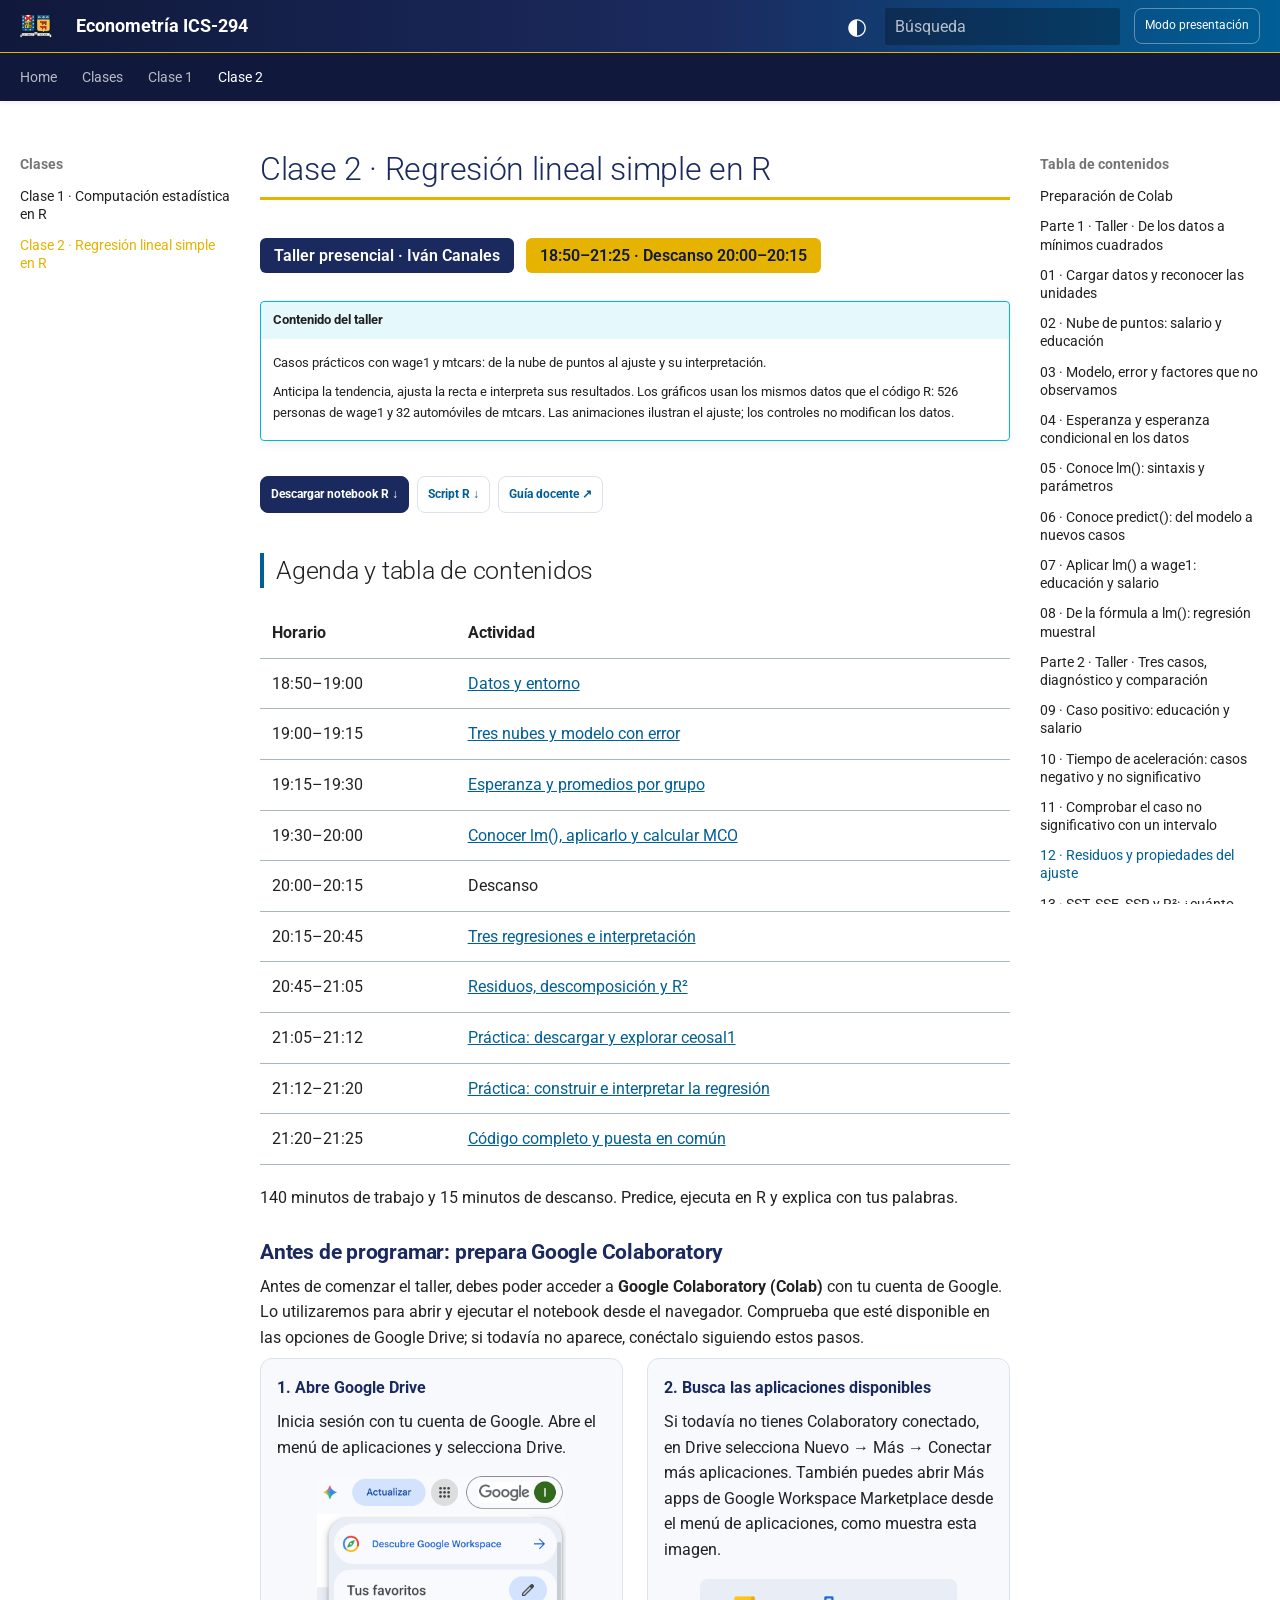
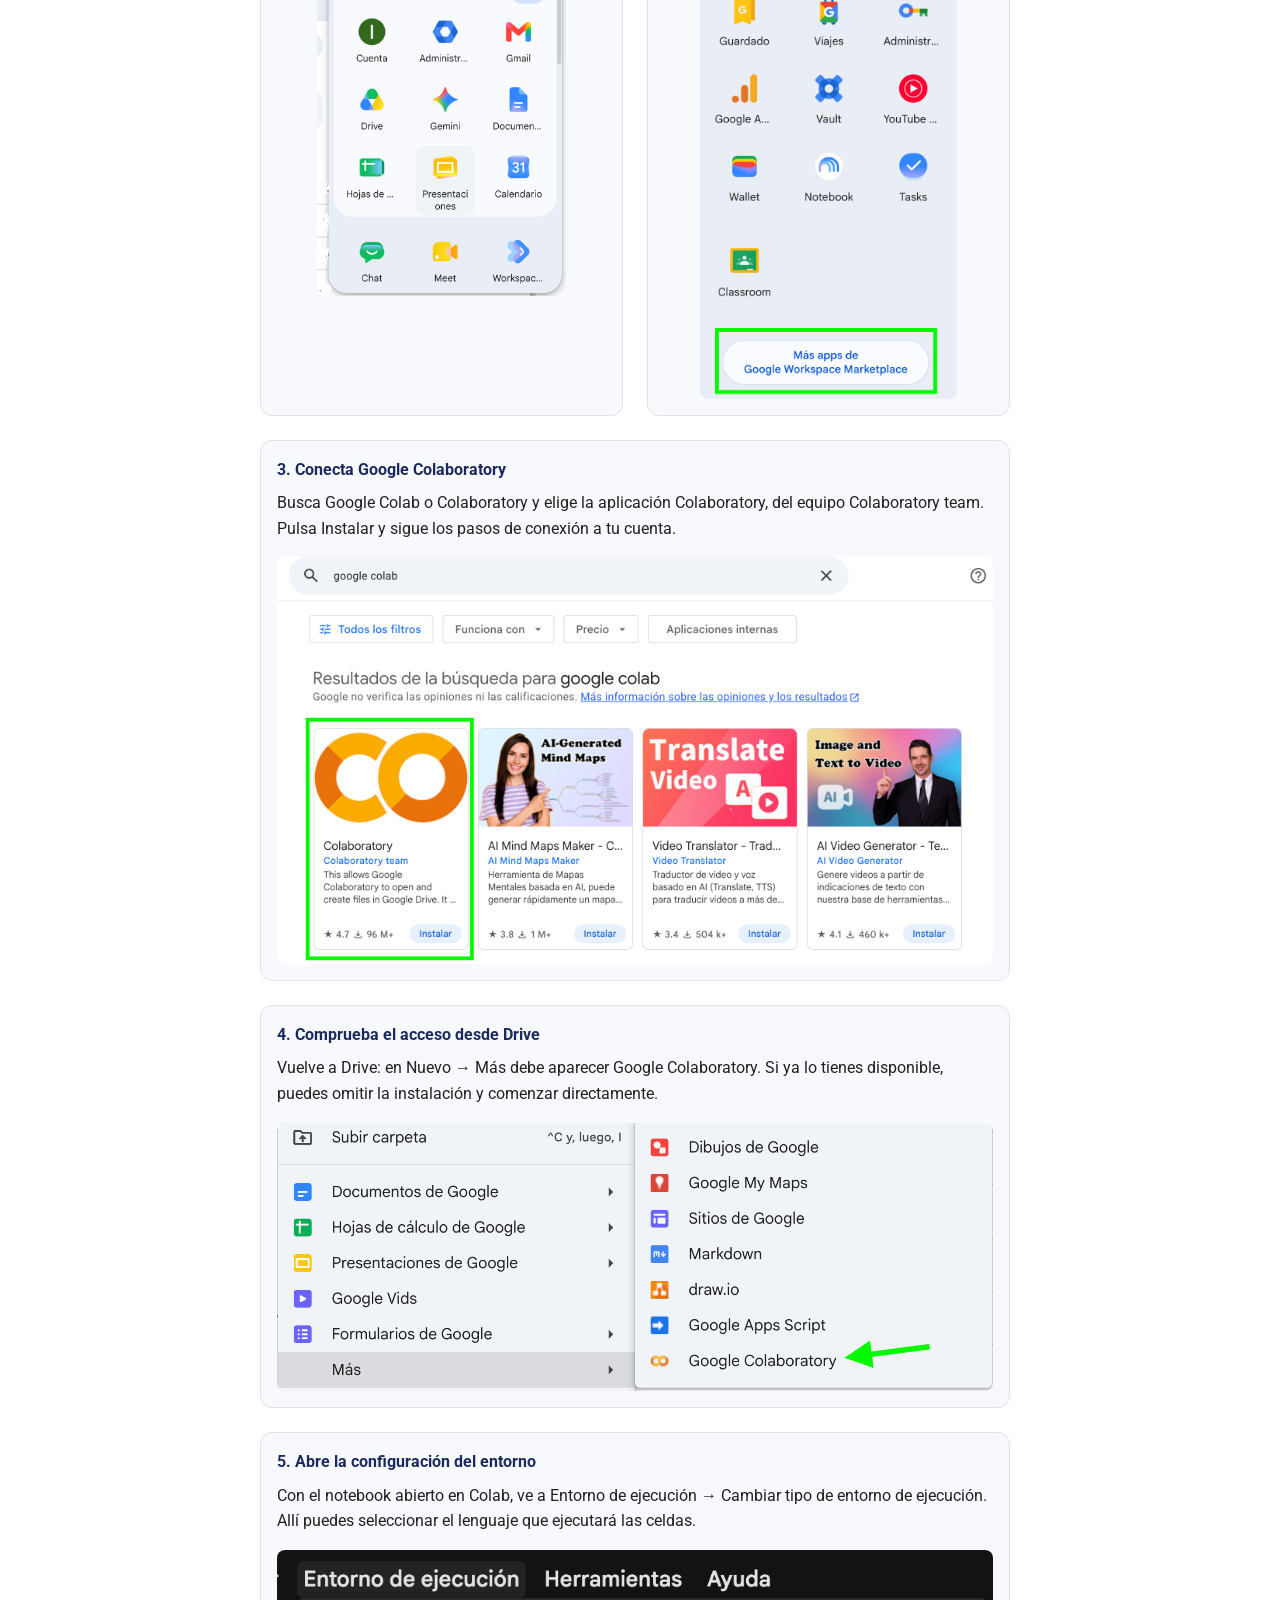
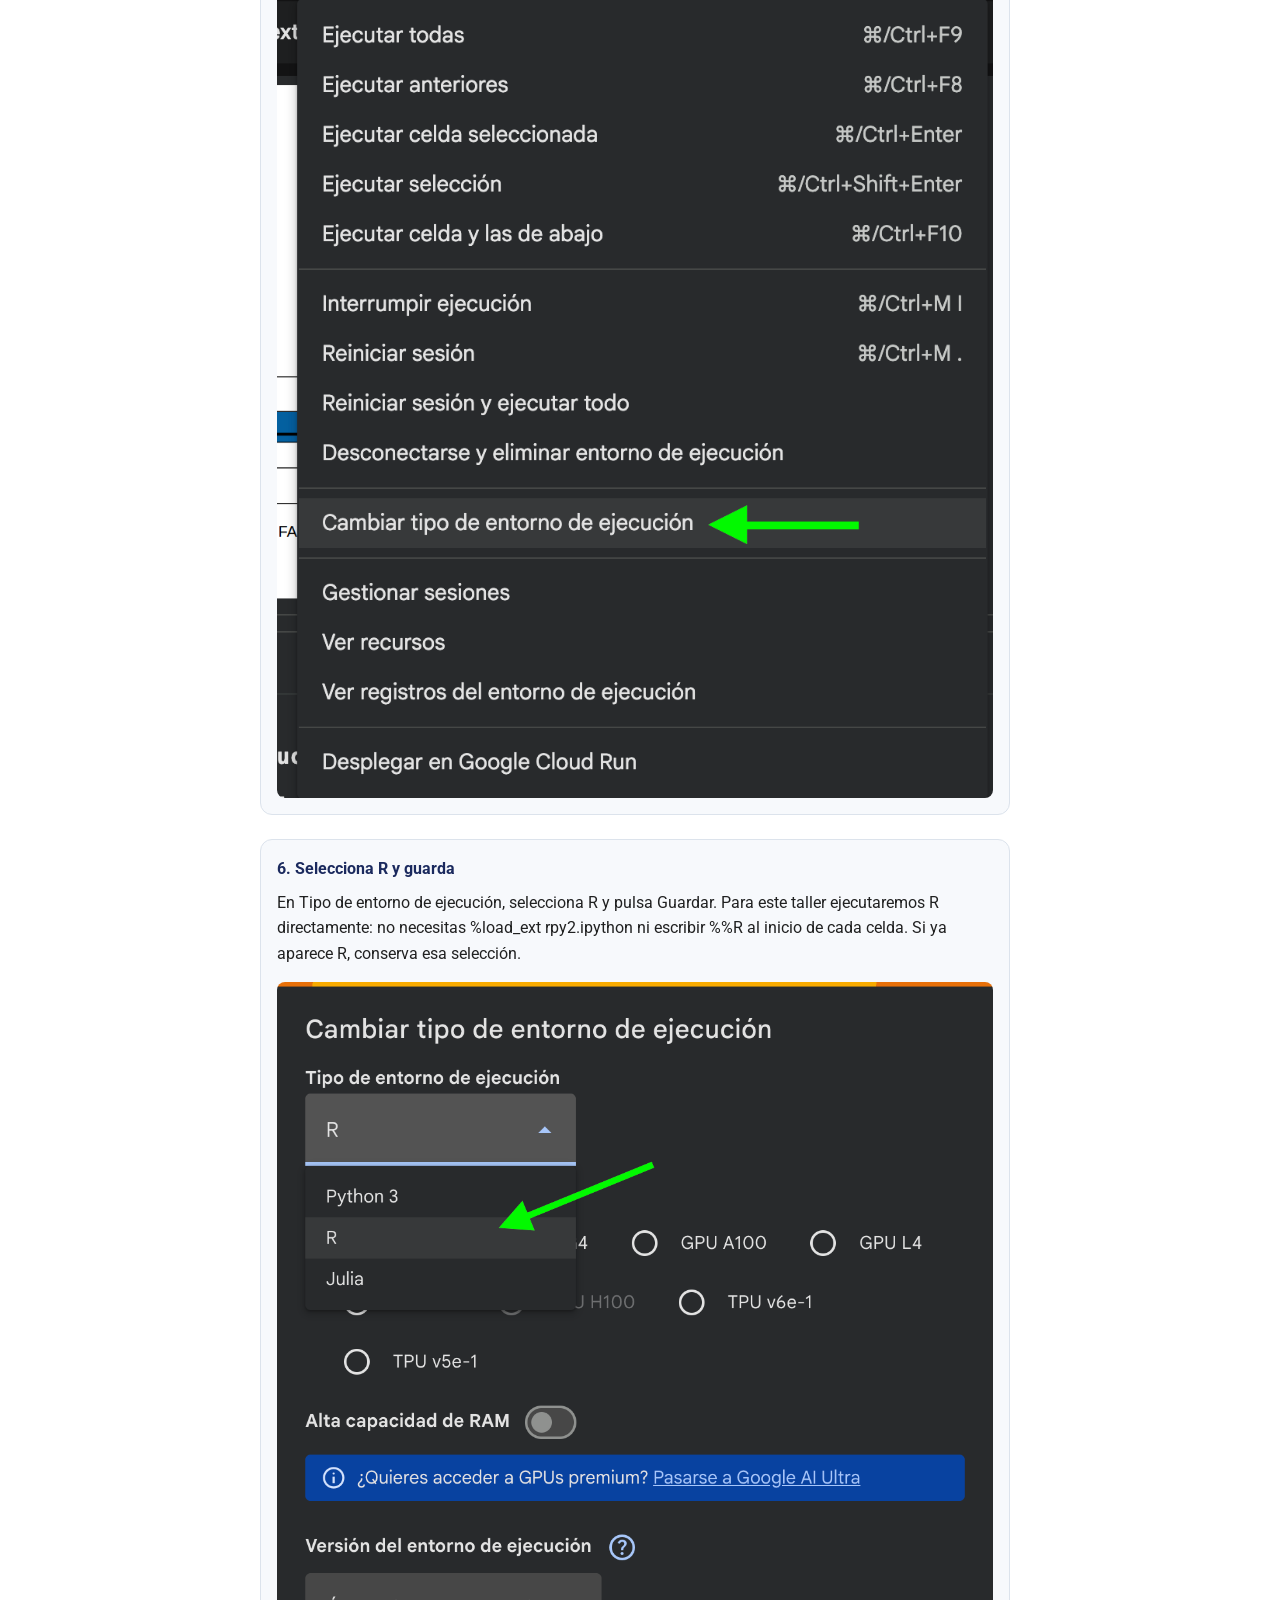
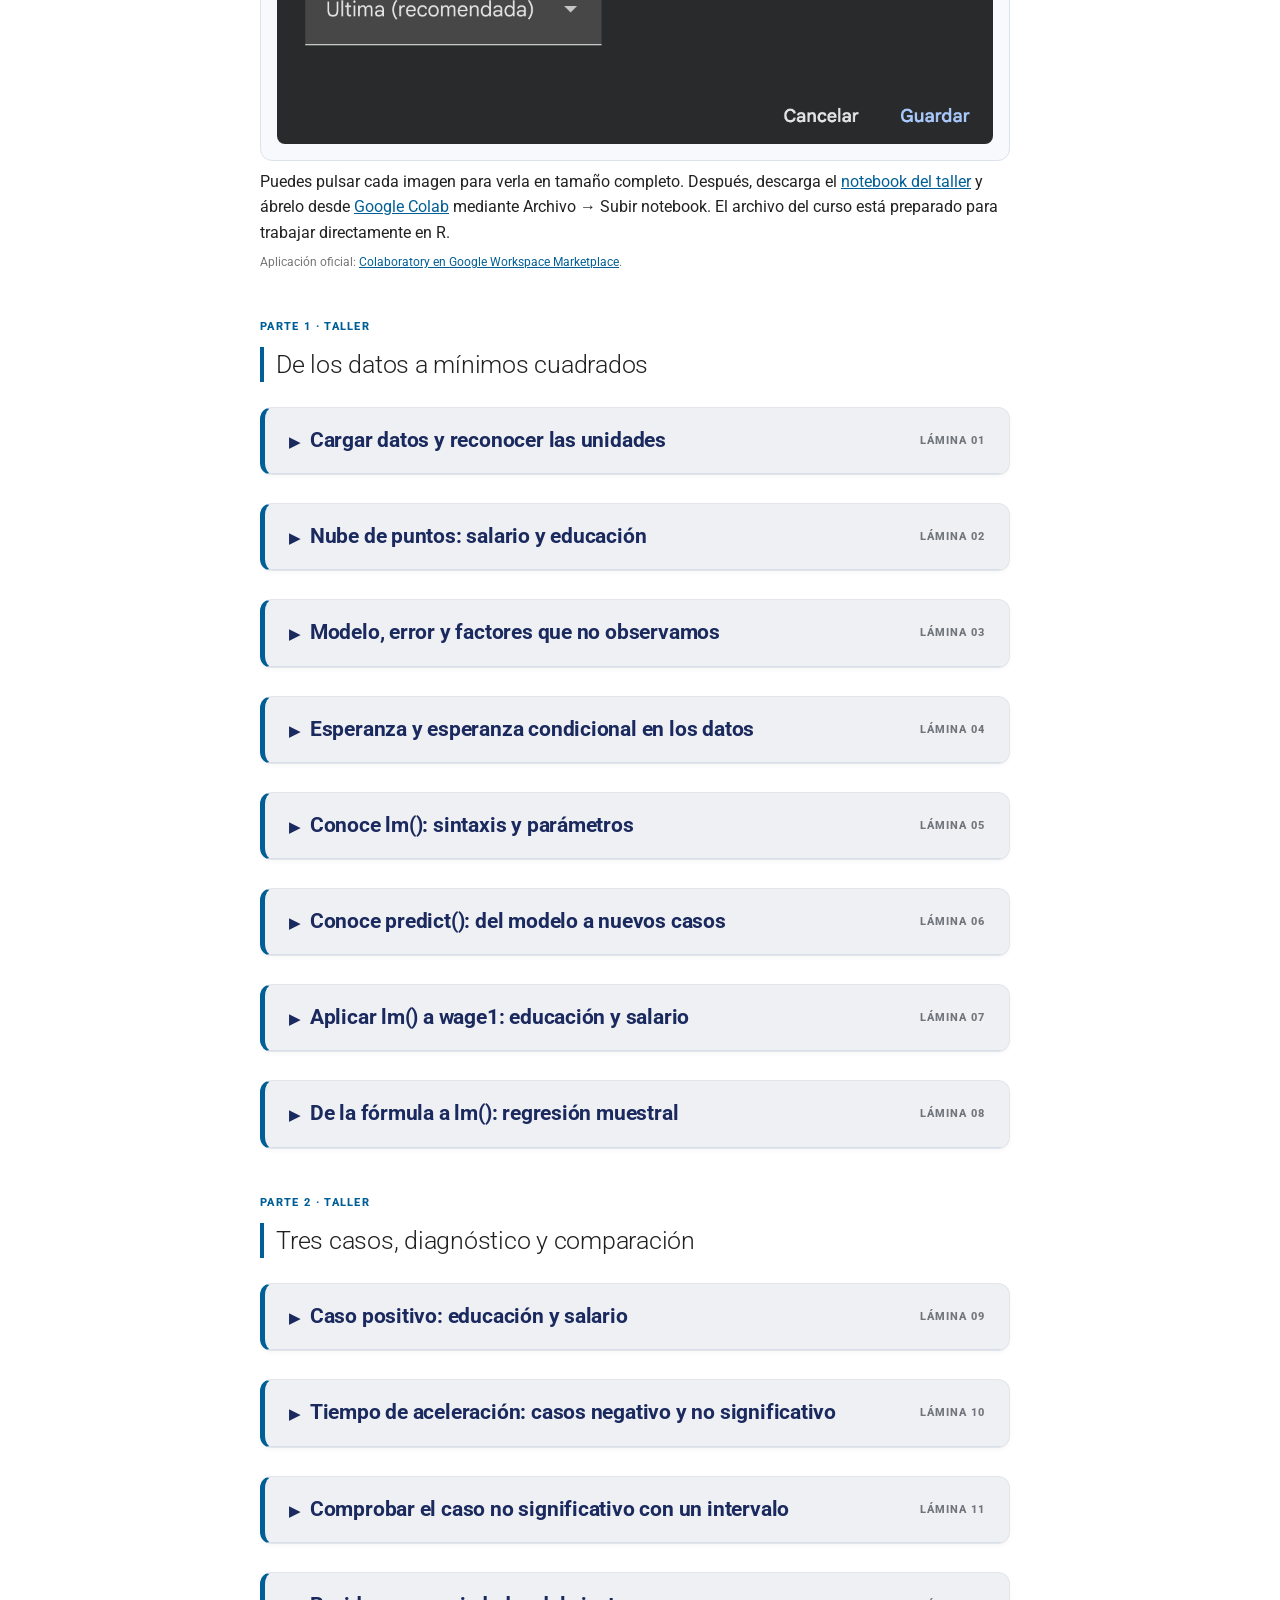
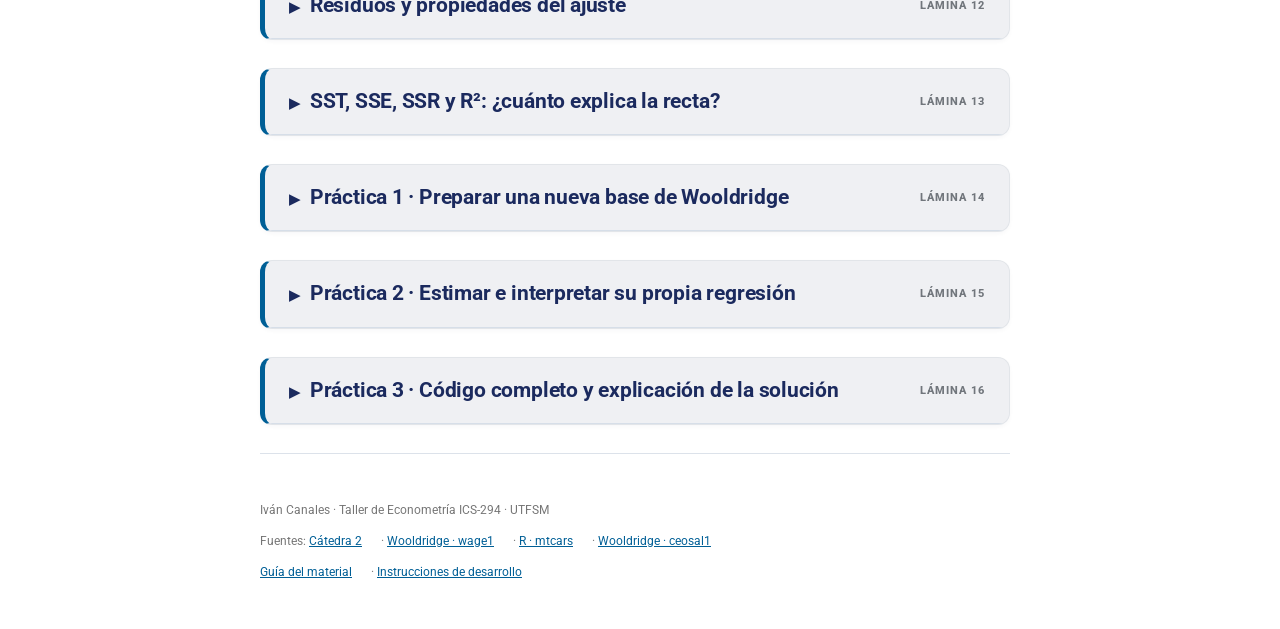
==== commit 6333a51e: "Explicar abline, aggregate, NA e introducir predict antes de aplicarlo" ====
--- a/clase-2-taller/index.html
+++ b/clase-2-taller/index.html
@@ -9,7 +9,7 @@
 .anova-section {margin:28px 0} .anova-equation {font-size:1.2em;font-weight:700;color:#005e90} .anova-scroll {overflow-x:auto;margin:20px 0;border:1px solid #b8c8d8;border-radius:10px} .anova-table {border-collapse:collapse;width:100%;font-size:14px;font-variant-numeric:tabular-nums} .anova-table caption {text-align:left;padding:14px;background:#edf2f7;color:#1b2a5e;font-weight:700} .anova-table th,.anova-table td {padding:12px 10px;border-bottom:1px solid #b8c8d8;text-align:right} .anova-table td {white-space:nowrap} .anova-table th:first-child {text-align:left;min-width:185px} .anova-table thead {background:#1b2a5e;color:white} .anova-table tbody tr:last-child {border-top:2px solid #d6a600;font-weight:700} .anova-table tbody tr:hover {background:rgba(0,94,144,.08)}
 </style><link rel="preconnect" href="https://fonts.googleapis.com"><link href="https://fonts.googleapis.com/css2?family=Roboto:wght@300;400;500;600;700&display=swap" rel="stylesheet"><link rel="stylesheet" href="../identidad-utfsm.css?v=aa6c36bfe8b1"></head><body><a class="skip" href="#contenido">Saltar al contenido</a>
 <header class="topbar"><div class="header-inner"><a class="brand" href="#inicio"><img src="../Logo_UTFSM.png" width="36" height="36" alt="Escudo de la Universidad Técnica Federico Santa María"><span>Econometría ICS-294</span></a><div class="header-actions"><button id="theme-toggle" class="theme-toggle" type="button" aria-label="Cambiar a modo oscuro" aria-pressed="false">◐</button><div class="search-wrap"><label class="search-label" for="class-search"><input id="class-search" type="search" placeholder="Búsqueda" aria-label="Buscar en las láminas" aria-controls="search-results" autocomplete="off"></label><div id="search-results" role="region" aria-label="Resultados de búsqueda" hidden></div></div><button id="present" type="button" aria-pressed="false">Modo presentación</button></div></div><nav class="header-tabs" aria-label="Navegación principal"><div><a href="../">Home</a><a href="../#clases">Clases</a><a href="../clase-1-taller/">Clase 1</a><a href="#inicio" aria-current="page">Clase 2</a></div></nav></header>
-<div class="page-layout"><aside class="class-sidebar"><nav aria-label="Clases"><p class="sidebar-title">Clases</p><a href="../clase-1-taller/">Clase 1 · Computación estadística en R</a><a href="#inicio" class="current" aria-current="page">Clase 2 · Regresión lineal simple en R</a></nav></aside><main id="contenido"><div class="hero" id="inicio"><h1>Clase 2 · Regresión lineal simple en R</h1><div class="session-meta"><span>Taller presencial · Iván Canales</span><span class="tag-gold">18:50–21:25 · Descanso 20:00–20:15</span></div><section class="official-info"><h2>Contenido del taller</h2><div><p>Casos prácticos con wage1 y mtcars: de la nube de puntos al ajuste y su interpretación.</p><p>Anticipa la tendencia, ajusta la recta e interpreta sus resultados. Los gráficos usan los mismos datos que el código R: 526 personas de wage1 y 32 automóviles de mtcars. Las animaciones ilustran el ajuste; los controles no modifican los datos.</p></div></section><div class="downloads"><a href="clase-taller-2.ipynb" download>Descargar notebook R ↓</a><a href="clase-taller-2.R" download>Script R ↓</a><a href="guia-docente-taller-2.md">Guía docente ↗</a></div></div><div class="content"><section id="agenda"><h2>Agenda y tabla de contenidos</h2><table class="agenda"><thead><tr><th>Horario</th><th>Actividad</th></tr></thead><tbody><tr><td>18:50–19:00</td><td><a href="#C2-01">Datos y entorno</a></td></tr><tr><td>19:00–19:15</td><td><a href="#C2-02">Tres nubes y modelo con error</a></td></tr><tr><td>19:15–19:30</td><td><a href="#C2-04">Esperanza y promedios por grupo</a></td></tr><tr><td>19:30–20:00</td><td><a href="#C2-05">Conocer lm(), aplicarlo y calcular MCO</a></td></tr><tr><td>20:00–20:15</td><td>Descanso</td></tr><tr><td>20:15–20:45</td><td><a href="#C2-08">Tres regresiones e interpretación</a></td></tr><tr><td>20:45–21:05</td><td><a href="#C2-11">Residuos, descomposición y R²</a></td></tr><tr><td>21:05–21:12</td><td><a href="#C2-13">Práctica: descargar y explorar ceosal1</a></td></tr><tr><td>21:12–21:20</td><td><a href="#C2-14">Práctica: construir e interpretar la regresión</a></td></tr><tr><td>21:20–21:25</td><td><a href="#C2-15">Código completo y puesta en común</a></td></tr></tbody></table><p>140 minutos de trabajo y 15 minutos de descanso. Predice, ejecuta en R y explica con tus palabras.</p></section><section class="brief colab-preparation" id="preparar-colab" aria-labelledby="titulo-preparar-colab">
+<div class="page-layout"><aside class="class-sidebar"><nav aria-label="Clases"><p class="sidebar-title">Clases</p><a href="../clase-1-taller/">Clase 1 · Computación estadística en R</a><a href="#inicio" class="current" aria-current="page">Clase 2 · Regresión lineal simple en R</a></nav></aside><main id="contenido"><div class="hero" id="inicio"><h1>Clase 2 · Regresión lineal simple en R</h1><div class="session-meta"><span>Taller presencial · Iván Canales</span><span class="tag-gold">18:50–21:25 · Descanso 20:00–20:15</span></div><section class="official-info"><h2>Contenido del taller</h2><div><p>Casos prácticos con wage1 y mtcars: de la nube de puntos al ajuste y su interpretación.</p><p>Anticipa la tendencia, ajusta la recta e interpreta sus resultados. Los gráficos usan los mismos datos que el código R: 526 personas de wage1 y 32 automóviles de mtcars. Las animaciones ilustran el ajuste; los controles no modifican los datos.</p></div></section><div class="downloads"><a href="clase-taller-2.ipynb" download>Descargar notebook R ↓</a><a href="clase-taller-2.R" download>Script R ↓</a><a href="guia-docente-taller-2.md">Guía docente ↗</a></div></div><div class="content"><section id="agenda"><h2>Agenda y tabla de contenidos</h2><table class="agenda"><thead><tr><th>Horario</th><th>Actividad</th></tr></thead><tbody><tr><td>18:50–19:00</td><td><a href="#C2-01">Datos y entorno</a></td></tr><tr><td>19:00–19:15</td><td><a href="#C2-02">Tres nubes y modelo con error</a></td></tr><tr><td>19:15–19:30</td><td><a href="#C2-04">Esperanza y promedios por grupo</a></td></tr><tr><td>19:30–20:00</td><td><a href="#C2-05">Conocer lm(), aplicarlo y calcular MCO</a></td></tr><tr><td>20:00–20:15</td><td>Descanso</td></tr><tr><td>20:15–20:45</td><td><a href="#C2-09">Tres regresiones e interpretación</a></td></tr><tr><td>20:45–21:05</td><td><a href="#C2-12">Residuos, descomposición y R²</a></td></tr><tr><td>21:05–21:12</td><td><a href="#C2-14">Práctica: descargar y explorar ceosal1</a></td></tr><tr><td>21:12–21:20</td><td><a href="#C2-15">Práctica: construir e interpretar la regresión</a></td></tr><tr><td>21:20–21:25</td><td><a href="#C2-16">Código completo y puesta en común</a></td></tr></tbody></table><p>140 minutos de trabajo y 15 minutos de descanso. Predice, ejecuta en R y explica con tus palabras.</p></section><section class="brief colab-preparation" id="preparar-colab" aria-labelledby="titulo-preparar-colab">
 <style>.colab-preparation .colab-steps{display:grid;grid-template-columns:repeat(2,minmax(0,1fr));gap:1.5rem}.colab-preparation .colab-step{margin:0;padding:1rem;border:1px solid #dce3ec;border-radius:12px;background:#f7f9fc}.colab-preparation .colab-wide{grid-column:1/-1}.colab-preparation h4{margin-top:0;color:#1b2a5e}.colab-preparation img{display:block;width:auto;max-width:100%;height:auto;max-height:420px;margin:1rem auto 0;border-radius:8px}.colab-preparation .colab-wide img{width:100%;max-height:none}.colab-preparation a:focus-visible{outline:3px solid #e5b300;outline-offset:4px}@media(max-width:640px){.colab-preparation .colab-steps{grid-template-columns:1fr}}</style>
 <h3 id="titulo-preparar-colab">Antes de programar: prepara Google Colaboratory</h3>
 <p>Antes de comenzar el taller, debes poder acceder a <strong>Google Colaboratory (Colab)</strong> con tu cuenta de Google. Lo utilizaremos para abrir y ejecutar el notebook desde el navegador. Comprueba que esté disponible en las opciones de Google Drive; si todavía no aparece, conéctalo siguiendo estos pasos.</p>
@@ -26,24 +26,26 @@
 }
 head(datos)
 str(datos)
-summary(datos)</code></pre><p>Observa los nombres y rangos antes de modelar. La experiencia es potencial, no necesariamente experiencia laboral efectivamente acumulada. La columna rownames de la copia CSV es un identificador de fila y no se usa como predictor.</p></div></details></div></article><article class="slide" id="C2-02" data-title="Nube de puntos: salario y educación"><header class="slide-head"><h3><button class="slide-toggle" type="button" aria-expanded="false" aria-controls="body-C2-02"><span class="slide-chevron" aria-hidden="true">▶</span><span>Nube de puntos: salario y educación</span></button></h3><span class="number">LÁMINA 02</span></header><div class="slide-body" id="body-C2-02" hidden><p>Observa la nube de salario y educación. Antes de mostrar la recta, anticipa la dirección de la tendencia. Luego ejecuta los otros gráficos en R para explorar salario frente a experiencia potencial y número de dependientes.</p><div class="lab" data-kind="explore-positive"></div><div class="reading"><h4>Cómo leer el resultado</h4><p>La nube de salario y educación muestra una tendencia creciente, con dispersión entre personas de un mismo nivel educativo. Recordemos que la recta resume la asociación promedio. La bondad de ajuste es baja: el R² es aproximadamente 16 %, es decir, el modelo explica cerca del 16 % de la variación observada del salario en esta muestra.</p></div><details class="solution"><summary>Ver código y solución en R</summary><div class="solution-body"><div class="code-head"><span>R</span><button type="button" class="copy">Copiar código</button></div><pre><code># Salario vs Educación
+summary(datos)</code></pre><p>Observa los nombres y rangos antes de modelar. La experiencia es potencial, no necesariamente experiencia laboral efectivamente acumulada. La columna rownames de la copia CSV es un identificador de fila y no se usa como predictor.</p></div></details></div></article><article class="slide" id="C2-02" data-title="Nube de puntos: salario y educación"><header class="slide-head"><h3><button class="slide-toggle" type="button" aria-expanded="false" aria-controls="body-C2-02"><span class="slide-chevron" aria-hidden="true">▶</span><span>Nube de puntos: salario y educación</span></button></h3><span class="number">LÁMINA 02</span></header><div class="slide-body" id="body-C2-02" hidden><p>Observa la nube de salario y educación. Antes de mostrar la recta, anticipa la dirección de la tendencia. Luego ejecuta los otros gráficos en R para explorar salario frente a experiencia potencial y número de dependientes.</p><div class="lab" data-kind="explore-positive"></div><div class="reading"><h4>Cómo leer el resultado</h4><p>La nube de salario y educación muestra una tendencia creciente, con dispersión entre personas de un mismo nivel educativo. Recordemos que la recta resume la asociación promedio. La bondad de ajuste es baja: el R² es aproximadamente 16 %, es decir, el modelo explica cerca del 16 % de la variación observada del salario en esta muestra. La disposición de dos gráficos verticales permanece activa porque la última línea está comentada. Cada ejemplo gráfico posterior restablece su propia disposición para verse completo.</p></div><details class="solution"><summary>Ver código y solución en R</summary><div class="solution-body"><div class="code-head"><span>R</span><button type="button" class="copy">Copiar código</button></div><pre><code># Salario vs Educación
 plot(wage ~ educ, data = datos, pch = 19, col = &quot;#005E9080&quot;)
 
 # Otros gráficos:
-par(mfrow = c(1, 3))
+par(mfrow = c(2, 1))
 plot(wage ~ exper, data = datos, pch = 19, col = &quot;#005E9080&quot;)
 plot(wage ~ numdep, data = datos, pch = 19, col = &quot;#005E9080&quot;)
-par(mfrow = c(1, 1))</code></pre><p>La nube de salario y educación muestra una tendencia creciente, con dispersión entre personas de un mismo nivel educativo. Recordemos que la recta resume la asociación promedio. La bondad de ajuste es baja: el R² es aproximadamente 16 %, es decir, el modelo explica cerca del 16 % de la variación observada del salario en esta muestra.</p></div></details></div></article><article class="slide" id="C2-03" data-title="Modelo, error y factores que no observamos"><header class="slide-head"><h3><button class="slide-toggle" type="button" aria-expanded="false" aria-controls="body-C2-03"><span class="slide-chevron" aria-hidden="true">▶</span><span>Modelo, error y factores que no observamos</span></button></h3><span class="number">LÁMINA 03</span></header><div class="slide-body" id="body-C2-03" hidden><p>Trabaja con wage = β₀ + β₁ educ + u. Propón factores que podrían integrar u: habilidad, ocupación o condiciones del empleo. Mueve la recta y observa las distancias verticales. El error poblacional u no se observa; los residuos se calculan después de estimar.</p><div class="lab" data-kind="fit"></div><div class="reading"><h4>Cómo leer el resultado</h4><p>La recta dibujada es una propuesta inicial, no una estimación. La linealidad es en los parámetros. E[u | x] = 0 es un supuesto sobre la población: esta nube no permite comprobarlo. Una asociación salarial no basta para concluir causalidad.</p></div><details class="solution"><summary>Ver código y solución en R</summary><div class="solution-body"><div class="code-head"><span>R</span><button type="button" class="copy">Copiar código</button></div><pre><code>x &lt;- datos$educ
+#par(mfrow = c(1, 1))</code></pre><p>La nube de salario y educación muestra una tendencia creciente, con dispersión entre personas de un mismo nivel educativo. Recordemos que la recta resume la asociación promedio. La bondad de ajuste es baja: el R² es aproximadamente 16 %, es decir, el modelo explica cerca del 16 % de la variación observada del salario en esta muestra. La disposición de dos gráficos verticales permanece activa porque la última línea está comentada. Cada ejemplo gráfico posterior restablece su propia disposición para verse completo.</p></div></details></div></article><article class="slide" id="C2-03" data-title="Modelo, error y factores que no observamos"><header class="slide-head"><h3><button class="slide-toggle" type="button" aria-expanded="false" aria-controls="body-C2-03"><span class="slide-chevron" aria-hidden="true">▶</span><span>Modelo, error y factores que no observamos</span></button></h3><span class="number">LÁMINA 03</span></header><div class="slide-body" id="body-C2-03" hidden><p>Trabaja con wage = β₀ + β₁ educ + u. Propón factores que podrían integrar u: habilidad, ocupación o condiciones del empleo. Mueve la recta y observa las distancias verticales. El error poblacional u no se observa; los residuos se calculan después de estimar.</p><div class="lab" data-kind="fit"></div><div class="reading"><h4>Cómo leer el resultado</h4><p>La recta dibujada es una propuesta inicial, no una estimación. La linealidad es en los parámetros. E[u | x] = 0 es un supuesto sobre la población: esta nube no permite comprobarlo. Una asociación salarial no basta para concluir causalidad.</p></div><section class="concept-notes"><details class="solution"><summary>abline() · Añadir rectas a un gráfico existente</summary><div class="solution-body"><p>Primero crea la nube con plot(). Después abline() dibuja líneas sobre esos mismos ejes; por sí sola no estima una regresión.</p></div></details><details class="solution"><summary>a y b · Intercepto y pendiente</summary><div class="solution-body"><p>abline(a = 0, b = 0.5) dibuja y = 0 + 0.5x. a fija el corte con el eje vertical; b, el cambio de y por unidad de x.</p></div></details><details class="solution"><summary>h y v · Referencias horizontales y verticales</summary><div class="solution-body"><p>abline(h = mean(y)) marca el promedio de y. abline(v = 12) marca x = 12. Aceptan varios valores: h = c(4, 8).</p></div></details><details class="solution"><summary>reg y coef · Dibujar un ajuste calculado</summary><div class="solution-body"><p>abline(reg = modelo) toma intercepto y pendiente del ajuste simple; abline(modelo) es su abreviatura. También puedes usar coef = c(intercepto, pendiente).</p></div></details><details class="solution"><summary>col, lty y lwd · Aspecto de la recta</summary><div class="solution-body"><p>col define el color; lty, el trazo (1 continuo, 2 discontinuo); lwd, el grosor. Ejemplo: abline(a = 0, b = 0.5, col = &quot;#D6A600&quot;, lty = 2, lwd = 3).</p></div></details><p><a href="https://stat.ethz.ch/R-manual/R-devel/library/graphics/html/abline.html">Documentación oficial de R ↗</a></p></section><details class="solution"><summary>Ver código y solución en R</summary><div class="solution-body"><div class="code-head"><span>R</span><button type="button" class="copy">Copiar código</button></div><pre><code>par(mfrow = c(1, 1))
+x &lt;- datos$educ
 y &lt;- datos$wage
 plot(x, y, pch = 19, col = &quot;#005E9080&quot;,
      xlab = &quot;Educación (años)&quot;, ylab = &quot;Salario por hora (USD de 1976)&quot;)
-abline(a = 0, b = 0.5, col = &quot;#D6A600&quot;, lwd = 3)</code></pre><p>La recta dibujada es una propuesta inicial, no una estimación. La linealidad es en los parámetros. E[u | x] = 0 es un supuesto sobre la población: esta nube no permite comprobarlo. Una asociación salarial no basta para concluir causalidad.</p></div></details></div></article><article class="slide" id="C2-04" data-title="Esperanza y esperanza condicional en los datos"><header class="slide-head"><h3><button class="slide-toggle" type="button" aria-expanded="false" aria-controls="body-C2-04"><span class="slide-chevron" aria-hidden="true">▶</span><span>Esperanza y esperanza condicional en los datos</span></button></h3><span class="number">LÁMINA 04</span></header><div class="slide-body" id="body-C2-04" hidden><p>Compara el salario promedio de toda la muestra con el promedio dentro de cada nivel educativo. Son promedios muestrales que aproximan esperanzas; no son la función poblacional conocida.</p><div class="lab" data-kind="means"></div><div class="reading"><h4>Cómo leer el resultado</h4><p>Cada punto dorado resume personas con el mismo educ; la línea horizontal resume a todas. Los tamaños de los grupos son diferentes. Bajo E[u | educ] = 0, la regresión poblacional es E[wage | educ] = β₀ + β₁ educ.</p></div><details class="solution"><summary>Ver código y solución en R</summary><div class="solution-body"><div class="code-head"><span>R</span><button type="button" class="copy">Copiar código</button></div><pre><code>promedio &lt;- mean(datos$wage)
+abline(a = 0, b = 0.5, col = &quot;#D6A600&quot;, lwd = 3)</code></pre><p>La recta dibujada es una propuesta inicial, no una estimación. La linealidad es en los parámetros. E[u | x] = 0 es un supuesto sobre la población: esta nube no permite comprobarlo. Una asociación salarial no basta para concluir causalidad.</p></div></details></div></article><article class="slide" id="C2-04" data-title="Esperanza y esperanza condicional en los datos"><header class="slide-head"><h3><button class="slide-toggle" type="button" aria-expanded="false" aria-controls="body-C2-04"><span class="slide-chevron" aria-hidden="true">▶</span><span>Esperanza y esperanza condicional en los datos</span></button></h3><span class="number">LÁMINA 04</span></header><div class="slide-body" id="body-C2-04" hidden><p>Compara el salario promedio de toda la muestra con el promedio dentro de cada nivel educativo. Son promedios muestrales que aproximan esperanzas; no son la función poblacional conocida.</p><div class="lab" data-kind="means"></div><div class="reading"><h4>Cómo leer el resultado</h4><p>Cada punto dorado resume personas con el mismo educ; la línea horizontal resume a todas. Los tamaños de los grupos son diferentes. Bajo E[u | educ] = 0, la regresión poblacional es E[wage | educ] = β₀ + β₁ educ.</p></div><section class="concept-notes"><details class="solution"><summary>aggregate(y ~ x, data = tabla, FUN = mean) · Resumir por grupos</summary><div class="solution-body"><p>Divide y según los valores de x y calcula FUN para cada grupo. Aquí no estima una recta: aggregate(wage ~ educ, data = datos, FUN = mean) obtiene el salario promedio por nivel educativo.</p></div></details><details class="solution"><summary>y ~ x · Qué resumir y cómo agrupar</summary><div class="solution-body"><p>y identifica los valores a resumir; x define los grupos. Puedes agrupar por dos columnas: y ~ x1 + x2. El resultado incluye una fila por combinación observada.</p></div></details><details class="solution"><summary>data · ¿data.frame, lista o matriz?</summary><div class="solution-body"><p>Con la interfaz de fórmula usa un data.frame o una lista con nombres de columnas. Si tienes una matriz, conviértela con tabla &lt;- as.data.frame(mi_matriz) y comprueba names(tabla). Así puedes referir sus columnas en la fórmula.</p></div></details><details class="solution"><summary>Otra interfaz · Matriz como primer argumento</summary><div class="solution-body"><p>Sí puede resumirse una matriz mediante aggregate(mi_matriz, by = list(grupo = grupos), FUN = mean). Aquí la matriz es el primer argumento y grupos debe tener un valor por fila. No es la misma forma que usar una matriz en data dentro de la interfaz de fórmula.</p></div></details><details class="solution"><summary>FUN y ... · La operación del resumen</summary><div class="solution-body"><p>FUN = mean calcula promedios; median, medianas; sum, sumas. Se escribe el nombre de la función, sin ejecutarla con paréntesis vacíos. Los argumentos adicionales se pasan en ... . La interfaz de fórmula omite por defecto filas incompletas en las variables utilizadas.</p></div></details><p><a href="https://stat.ethz.ch/R-manual/R-devel/library/stats/html/aggregate.html">Documentación oficial de R ↗</a></p></section><details class="solution"><summary>Ver código y solución en R</summary><div class="solution-body"><div class="code-head"><span>R</span><button type="button" class="copy">Copiar código</button></div><pre><code>par(mfrow = c(1, 1))
+promedio &lt;- mean(datos$wage)
 por_educ &lt;- aggregate(wage ~ educ, data = datos, FUN = mean)
 print(promedio)
 print(por_educ)
 plot(wage ~ educ, data = datos, pch = 19, col = &quot;#005E9040&quot;)
 points(por_educ$educ, por_educ$wage, pch = 19, col = &quot;#D6A600&quot;, cex = 1.4)
-abline(h = promedio, lty = 2)</code></pre><p>Cada punto dorado resume personas con el mismo educ; la línea horizontal resume a todas. Los tamaños de los grupos son diferentes. Bajo E[u | educ] = 0, la regresión poblacional es E[wage | educ] = β₀ + β₁ educ.</p></div></details></div></article><article class="slide" id="C2-05" data-title="Conoce lm(): sintaxis y parámetros"><header class="slide-head"><h3><button class="slide-toggle" type="button" aria-expanded="false" aria-controls="body-C2-05"><span class="slide-chevron" aria-hidden="true">▶</span><span>Conoce lm(): sintaxis y parámetros</span></button></h3><span class="number">LÁMINA 05</span></header><div class="slide-body" id="body-C2-05" hidden><p>La función nativa de R para ajustar modelos lineales es lm(), abreviatura de Linear Model, del paquete stats. No necesitas indicar todos sus argumentos: para este taller bastan formula y data. Pulsa cada parámetro para explorar su función; los argumentos avanzados se presentan como referencia y no amplían el modelo simple que trabajaremos.</p><section class="lm-syntax"><h4>Firma oficial de lm()</h4><p>Referencia de argumentos; no ejecutar esta firma como ejemplo con datos.</p><pre><code>lm(formula,
+abline(h = promedio, lty = 2)</code></pre><p>Cada punto dorado resume personas con el mismo educ; la línea horizontal resume a todas. Los tamaños de los grupos son diferentes. Bajo E[u | educ] = 0, la regresión poblacional es E[wage | educ] = β₀ + β₁ educ.</p></div></details></div></article><article class="slide" id="C2-05" data-title="Conoce lm(): sintaxis y parámetros"><header class="slide-head"><h3><button class="slide-toggle" type="button" aria-expanded="false" aria-controls="body-C2-05"><span class="slide-chevron" aria-hidden="true">▶</span><span>Conoce lm(): sintaxis y parámetros</span></button></h3><span class="number">LÁMINA 05</span></header><div class="slide-body" id="body-C2-05" hidden><p>La función nativa de R para ajustar modelos lineales es lm(), abreviatura de Linear Model, del paquete stats. No necesitas indicar todos sus argumentos: para este taller bastan formula y data. Pulsa cada parámetro para explorar su función; los argumentos avanzados se presentan como referencia y no amplían el modelo simple que trabajaremos.</p><section class="lm-syntax"><h4>Firma de lm()</h4><p>Referencia de argumentos; no ejecutar esta firma como ejemplo con datos.</p><pre><code>lm(formula,
    data,
    subset,
    weights,
@@ -55,18 +57,31 @@
    qr = TRUE,
    singular.ok = TRUE,
    contrasts = NULL,
-   offset, ...)</code></pre><p><a href="https://stat.ethz.ch/R-manual/R-devel/library/stats/html/lm.html" target="_blank" rel="noopener">Documentación oficial de R · lm() ↗</a></p></section><section class="explanations"><h4>Explora el código, paso a paso</h4><p>Pulsa una instrucción para descubrir qué hace. Puedes abrir varias y comparar sus funciones.</p><div class="code-explorer"><div class="code-step"><button type="button" class="explain-toggle" id="btn-C2-05-paso-1" aria-expanded="false" aria-controls="C2-05-paso-1"><span class="step-badge">01</span><code>formula · ¿qué queremos explicar?</code><span class="step-symbol" aria-hidden="true">+</span></button><div class="step-description" id="C2-05-paso-1" role="region" aria-labelledby="btn-C2-05-paso-1" hidden><p>Describe el modelo con una fórmula: la respuesta va a la izquierda de ~ y los predictores a la derecha. Por ejemplo, y ~ x. La fórmula incluye intercepto por defecto. En este taller usaremos un solo predictor: regresión lineal simple.</p></div></div><div class="code-step"><button type="button" class="explain-toggle" id="btn-C2-05-paso-2" aria-expanded="false" aria-controls="C2-05-paso-2"><span class="step-badge">02</span><code>data · ¿dónde están las variables?</code><span class="step-symbol" aria-hidden="true">+</span></button><div class="step-description" id="C2-05-paso-2" role="region" aria-labelledby="btn-C2-05-paso-2" hidden><p>Indica la tabla que contiene las columnas. Si una variable no aparece allí, R la busca en el entorno de la fórmula, que suele ser desde donde se llama lm(); no necesariamente es siempre el entorno global. Usar data de forma explícita ayuda a evitar confusiones.</p></div></div><div class="code-step"><button type="button" class="explain-toggle" id="btn-C2-05-paso-3" aria-expanded="false" aria-controls="C2-05-paso-3"><span class="step-badge">03</span><code>subset · ¿qué filas entran?</code><span class="step-symbol" aria-hidden="true">+</span></button><div class="step-description" id="C2-05-paso-3" role="region" aria-labelledby="btn-C2-05-paso-3" hidden><p>Permite seleccionar observaciones mediante índices o una condición lógica. Por ejemplo, subset = educ &gt;= 12 selecciona esas filas; cambiar la muestra cambia el análisis. Lo dejaremos sin especificar para usar todas las observaciones disponibles del caso.</p></div></div><div class="code-step"><button type="button" class="explain-toggle" id="btn-C2-05-paso-4" aria-expanded="false" aria-controls="C2-05-paso-4"><span class="step-badge">04</span><code>weights · ¿todas las filas pesan igual?</code><span class="step-symbol" aria-hidden="true">+</span></button><div class="step-description" id="C2-05-paso-4" role="region" aria-labelledby="btn-C2-05-paso-4" hidden><p>Pesos numéricos opcionales. Si se indican, lm() minimiza la suma de residuos al cuadrado multiplicados por sus pesos: mínimos cuadrados ponderados. Aquí no los indicaremos y utilizaremos mínimos cuadrados ordinarios.</p></div></div><div class="code-step"><button type="button" class="explain-toggle" id="btn-C2-05-paso-5" aria-expanded="false" aria-controls="C2-05-paso-5"><span class="step-badge">05</span><code>na.action · ¿qué hacer con NA?</code><span class="step-symbol" aria-hidden="true">+</span></button><div class="step-description" id="C2-05-paso-5" role="region" aria-labelledby="btn-C2-05-paso-5" hidden><p>Controla el tratamiento de valores faltantes. Depende de getOption(&quot;na.action&quot;): la configuración inicial habitual de R es na.omit, que excluye filas con NA en las variables utilizadas por el ajuste. Si la opción no está definida, lm() utiliza na.fail. No se eliminan filas por NA en columnas ajenas al modelo.</p></div></div><div class="code-step"><button type="button" class="explain-toggle" id="btn-C2-05-paso-6" aria-expanded="false" aria-controls="C2-05-paso-6"><span class="step-badge">06</span><code>method = &quot;qr&quot; · ¿cómo se calcula el ajuste?</code><span class="step-symbol" aria-hidden="true">+</span></button><div class="step-description" id="C2-05-paso-6" role="region" aria-labelledby="btn-C2-05-paso-6" hidden><p>El método habitual de cálculo es la descomposición QR. Es la opción de ajuste admitida por lm(). La alternativa method = &quot;model.frame&quot; devuelve la tabla utilizada por el modelo, sin estimar la regresión. Mantendremos &quot;qr&quot;.</p></div></div><div class="code-step"><button type="button" class="explain-toggle" id="btn-C2-05-paso-7" aria-expanded="false" aria-controls="C2-05-paso-7"><span class="step-badge">07</span><code>model = TRUE · guardar los datos utilizados</code><span class="step-symbol" aria-hidden="true">+</span></button><div class="step-description" id="C2-05-paso-7" role="region" aria-labelledby="btn-C2-05-paso-7" hidden><p>Conserva dentro del resultado la tabla de variables utilizada por el modelo (model frame), incluidas las transformaciones y la selección de filas que correspondan. No es necesariamente una copia completa del dataset original.</p></div></div><div class="code-step"><button type="button" class="explain-toggle" id="btn-C2-05-paso-8" aria-expanded="false" aria-controls="C2-05-paso-8"><span class="step-badge">08</span><code>x = FALSE · guardar la matriz de diseño</code><span class="step-symbol" aria-hidden="true">+</span></button><div class="step-description" id="C2-05-paso-8" role="region" aria-labelledby="btn-C2-05-paso-8" hidden><p>Si x = TRUE, conserva la matriz numérica con la que se estima el ajuste: incluye una columna para el intercepto y las columnas de los predictores. FALSE evita guardar ese componente por separado; no elimina los predictores del modelo.</p></div></div><div class="code-step"><button type="button" class="explain-toggle" id="btn-C2-05-paso-9" aria-expanded="false" aria-controls="C2-05-paso-9"><span class="step-badge">09</span><code>y = FALSE · guardar la respuesta</code><span class="step-symbol" aria-hidden="true">+</span></button><div class="step-description" id="C2-05-paso-9" role="region" aria-labelledby="btn-C2-05-paso-9" hidden><p>Si y = TRUE, conserva por separado el vector de respuesta utilizado en el ajuste. El valor FALSE no elimina la respuesta ni impide estimar; sólo controla si se guarda ese componente adicional.</p></div></div><div class="code-step"><button type="button" class="explain-toggle" id="btn-C2-05-paso-10" aria-expanded="false" aria-controls="C2-05-paso-10"><span class="step-badge">10</span><code>qr = TRUE · conservar la descomposición</code><span class="step-symbol" aria-hidden="true">+</span></button><div class="step-description" id="C2-05-paso-10" role="region" aria-labelledby="btn-C2-05-paso-10" hidden><p>Guarda la descomposición QR dentro del resultado. Funciones posteriores, como summary() para un ajuste lm ordinario, necesitan este componente. Conviene conservar el valor predeterminado.</p></div></div><div class="code-step"><button type="button" class="explain-toggle" id="btn-C2-05-paso-11" aria-expanded="false" aria-controls="C2-05-paso-11"><span class="step-badge">11</span><code>singular.ok = TRUE · columnas redundantes</code><span class="step-symbol" aria-hidden="true">+</span></button><div class="step-description" id="C2-05-paso-11" role="region" aria-labelledby="btn-C2-05-paso-11" hidden><p>Permite continuar si la matriz de diseño tiene columnas perfectamente redundantes. Los coeficientes no identificables aparecen como NA. Con FALSE se produce un error. Esta tolerancia no resuelve el problema de identificación; sólo controla la reacción de R.</p></div></div><div class="code-step"><button type="button" class="explain-toggle" id="btn-C2-05-paso-12" aria-expanded="false" aria-controls="C2-05-paso-12"><span class="step-badge">12</span><code>contrasts = NULL · codificar factores</code><span class="step-symbol" aria-hidden="true">+</span></button><div class="step-description" id="C2-05-paso-12" role="region" aria-labelledby="btn-C2-05-paso-12" hidden><p>Permite elegir cómo se representan los factores mediante columnas numéricas en la matriz de diseño. NULL deja la codificación habitual. No es necesario configurarlo para nuestro predictor numérico educ.</p></div></div><div class="code-step"><button type="button" class="explain-toggle" id="btn-C2-05-paso-13" aria-expanded="false" aria-controls="C2-05-paso-13"><span class="step-badge">13</span><code>offset · un componente conocido</code><span class="step-symbol" aria-hidden="true">+</span></button><div class="step-description" id="C2-05-paso-13" role="region" aria-labelledby="btn-C2-05-paso-13" hidden><p>Añade al predictor lineal un componente conocido cuyo coeficiente queda fijado en 1, en lugar de estimarse. Puede indicarse como argumento o en la fórmula. No lo necesitamos en la regresión simple del taller.</p></div></div><div class="code-step"><button type="button" class="explain-toggle" id="btn-C2-05-paso-14" aria-expanded="false" aria-controls="C2-05-paso-14"><span class="step-badge">14</span><code>... · otros argumentos</code><span class="step-symbol" aria-hidden="true">+</span></button><div class="step-description" id="C2-05-paso-14" role="region" aria-labelledby="btn-C2-05-paso-14" hidden><p>Permite pasar argumentos adicionales a las funciones internas de ajuste. No significa que falte completar algo: puedes omitirlo, igual que los demás argumentos opcionales.</p></div></div></div></section><div class="reading"><h4>Cómo leer el resultado</h4><p>La firma muestra los argumentos disponibles, no una llamada que debas ejecutar con todos ellos. TRUE y FALSE controlan qué componentes se conservan; no añaden variables explicativas. En la siguiente lámina aplicaremos lm(wage ~ educ, data = datos).</p></div><details class="solution"><summary>Ver código y solución en R</summary><div class="solution-body"><div class="code-head"><span>R</span><button type="button" class="copy">Copiar código</button></div><pre><code># Consultar los argumentos oficiales sin ajustar un modelo:
+   offset, ...)</code></pre><p><a href="https://stat.ethz.ch/R-manual/R-devel/library/stats/html/lm.html" target="_blank" rel="noopener">Documentación oficial de R ↗</a></p></section><section class="explanations"><h4>Explora el código, paso a paso</h4><p>Pulsa una instrucción para descubrir qué hace. Puedes abrir varias y comparar sus funciones.</p><div class="code-explorer"><div class="code-step"><button type="button" class="explain-toggle" id="btn-C2-05-paso-1" aria-expanded="false" aria-controls="C2-05-paso-1"><span class="step-badge">01</span><code>formula · ¿qué queremos explicar?</code><span class="step-symbol" aria-hidden="true">+</span></button><div class="step-description" id="C2-05-paso-1" role="region" aria-labelledby="btn-C2-05-paso-1" hidden><p>Describe el modelo con una fórmula: la respuesta va a la izquierda de ~ y los predictores a la derecha. Por ejemplo, y ~ x. La fórmula incluye intercepto por defecto. En este taller usaremos un solo predictor: regresión lineal simple.</p></div></div><div class="code-step"><button type="button" class="explain-toggle" id="btn-C2-05-paso-2" aria-expanded="false" aria-controls="C2-05-paso-2"><span class="step-badge">02</span><code>data · ¿dónde están las variables?</code><span class="step-symbol" aria-hidden="true">+</span></button><div class="step-description" id="C2-05-paso-2" role="region" aria-labelledby="btn-C2-05-paso-2" hidden><p>Indica la tabla que contiene las columnas. Si una variable no aparece allí, R la busca en el entorno de la fórmula, que suele ser desde donde se llama lm(); no necesariamente es siempre el entorno global. Usar data de forma explícita ayuda a evitar confusiones.</p></div></div><div class="code-step"><button type="button" class="explain-toggle" id="btn-C2-05-paso-3" aria-expanded="false" aria-controls="C2-05-paso-3"><span class="step-badge">03</span><code>subset · ¿qué filas entran?</code><span class="step-symbol" aria-hidden="true">+</span></button><div class="step-description" id="C2-05-paso-3" role="region" aria-labelledby="btn-C2-05-paso-3" hidden><p>Permite seleccionar observaciones mediante índices o una condición lógica. Por ejemplo, subset = educ &gt;= 12 selecciona esas filas; cambiar la muestra cambia el análisis. Lo dejaremos sin especificar para usar todas las observaciones disponibles del caso.</p></div></div><div class="code-step"><button type="button" class="explain-toggle" id="btn-C2-05-paso-4" aria-expanded="false" aria-controls="C2-05-paso-4"><span class="step-badge">04</span><code>weights · ¿todas las filas pesan igual?</code><span class="step-symbol" aria-hidden="true">+</span></button><div class="step-description" id="C2-05-paso-4" role="region" aria-labelledby="btn-C2-05-paso-4" hidden><p>Pesos numéricos opcionales. Si se indican, lm() minimiza la suma de residuos al cuadrado multiplicados por sus pesos: mínimos cuadrados ponderados. Aquí no los indicaremos y utilizaremos mínimos cuadrados ordinarios.</p></div></div><div class="code-step"><button type="button" class="explain-toggle" id="btn-C2-05-paso-5" aria-expanded="false" aria-controls="C2-05-paso-5"><span class="step-badge">05</span><code>na.action · ¿qué hacer con NA?</code><span class="step-symbol" aria-hidden="true">+</span></button><div class="step-description" id="C2-05-paso-5" role="region" aria-labelledby="btn-C2-05-paso-5" hidden><p>Controla el tratamiento de valores faltantes. Depende de getOption(&quot;na.action&quot;): la configuración inicial habitual de R es na.omit, que excluye filas con NA en las variables utilizadas por el ajuste. Si la opción no está definida, lm() utiliza na.fail. No se eliminan filas por NA en columnas ajenas al modelo.</p></div></div><div class="code-step"><button type="button" class="explain-toggle" id="btn-C2-05-paso-6" aria-expanded="false" aria-controls="C2-05-paso-6"><span class="step-badge">06</span><code>method = &quot;qr&quot; · ¿cómo se calcula el ajuste?</code><span class="step-symbol" aria-hidden="true">+</span></button><div class="step-description" id="C2-05-paso-6" role="region" aria-labelledby="btn-C2-05-paso-6" hidden><p>El método habitual de cálculo es la descomposición QR. Es la opción de ajuste admitida por lm(). La alternativa method = &quot;model.frame&quot; devuelve la tabla utilizada por el modelo, sin estimar la regresión. Mantendremos &quot;qr&quot;.</p></div></div><div class="code-step"><button type="button" class="explain-toggle" id="btn-C2-05-paso-7" aria-expanded="false" aria-controls="C2-05-paso-7"><span class="step-badge">07</span><code>model = TRUE · guardar los datos utilizados</code><span class="step-symbol" aria-hidden="true">+</span></button><div class="step-description" id="C2-05-paso-7" role="region" aria-labelledby="btn-C2-05-paso-7" hidden><p>Conserva dentro del resultado la tabla de variables utilizada por el modelo (model frame), incluidas las transformaciones y la selección de filas que correspondan. No es necesariamente una copia completa del dataset original.</p></div></div><div class="code-step"><button type="button" class="explain-toggle" id="btn-C2-05-paso-8" aria-expanded="false" aria-controls="C2-05-paso-8"><span class="step-badge">08</span><code>x = FALSE · guardar la matriz de diseño</code><span class="step-symbol" aria-hidden="true">+</span></button><div class="step-description" id="C2-05-paso-8" role="region" aria-labelledby="btn-C2-05-paso-8" hidden><p>Si x = TRUE, conserva la matriz numérica con la que se estima el ajuste: incluye una columna para el intercepto y las columnas de los predictores. FALSE evita guardar ese componente por separado; no elimina los predictores del modelo.</p></div></div><div class="code-step"><button type="button" class="explain-toggle" id="btn-C2-05-paso-9" aria-expanded="false" aria-controls="C2-05-paso-9"><span class="step-badge">09</span><code>y = FALSE · guardar la respuesta</code><span class="step-symbol" aria-hidden="true">+</span></button><div class="step-description" id="C2-05-paso-9" role="region" aria-labelledby="btn-C2-05-paso-9" hidden><p>Si y = TRUE, conserva por separado el vector de respuesta utilizado en el ajuste. El valor FALSE no elimina la respuesta ni impide estimar; sólo controla si se guarda ese componente adicional.</p></div></div><div class="code-step"><button type="button" class="explain-toggle" id="btn-C2-05-paso-10" aria-expanded="false" aria-controls="C2-05-paso-10"><span class="step-badge">10</span><code>qr = TRUE · conservar la descomposición</code><span class="step-symbol" aria-hidden="true">+</span></button><div class="step-description" id="C2-05-paso-10" role="region" aria-labelledby="btn-C2-05-paso-10" hidden><p>Guarda la descomposición QR dentro del resultado. Funciones posteriores, como summary() para un ajuste lm ordinario, necesitan este componente. Conviene conservar el valor predeterminado.</p></div></div><div class="code-step"><button type="button" class="explain-toggle" id="btn-C2-05-paso-11" aria-expanded="false" aria-controls="C2-05-paso-11"><span class="step-badge">11</span><code>singular.ok = TRUE · columnas redundantes</code><span class="step-symbol" aria-hidden="true">+</span></button><div class="step-description" id="C2-05-paso-11" role="region" aria-labelledby="btn-C2-05-paso-11" hidden><p>Permite continuar si la matriz de diseño tiene columnas perfectamente redundantes. Los coeficientes no identificables aparecen como NA. Con FALSE se produce un error. Esta tolerancia no resuelve el problema de identificación; sólo controla la reacción de R.</p></div></div><div class="code-step"><button type="button" class="explain-toggle" id="btn-C2-05-paso-12" aria-expanded="false" aria-controls="C2-05-paso-12"><span class="step-badge">12</span><code>contrasts = NULL · codificar factores</code><span class="step-symbol" aria-hidden="true">+</span></button><div class="step-description" id="C2-05-paso-12" role="region" aria-labelledby="btn-C2-05-paso-12" hidden><p>Permite elegir cómo se representan los factores mediante columnas numéricas en la matriz de diseño. NULL deja la codificación habitual. No es necesario configurarlo para nuestro predictor numérico educ.</p></div></div><div class="code-step"><button type="button" class="explain-toggle" id="btn-C2-05-paso-13" aria-expanded="false" aria-controls="C2-05-paso-13"><span class="step-badge">13</span><code>offset · un componente conocido</code><span class="step-symbol" aria-hidden="true">+</span></button><div class="step-description" id="C2-05-paso-13" role="region" aria-labelledby="btn-C2-05-paso-13" hidden><p>Añade al predictor lineal un componente conocido cuyo coeficiente queda fijado en 1, en lugar de estimarse. Puede indicarse como argumento o en la fórmula. No lo necesitamos en la regresión simple del taller.</p></div></div><div class="code-step"><button type="button" class="explain-toggle" id="btn-C2-05-paso-14" aria-expanded="false" aria-controls="C2-05-paso-14"><span class="step-badge">14</span><code>... · otros argumentos</code><span class="step-symbol" aria-hidden="true">+</span></button><div class="step-description" id="C2-05-paso-14" role="region" aria-labelledby="btn-C2-05-paso-14" hidden><p>Permite pasar argumentos adicionales a las funciones internas de ajuste. No significa que falte completar algo: puedes omitirlo, igual que los demás argumentos opcionales.</p></div></div></div></section><div class="reading"><h4>Cómo leer el resultado</h4><p>La firma muestra los argumentos disponibles, no una llamada que debas ejecutar con todos ellos. TRUE y FALSE controlan qué componentes se conservan; no añaden variables explicativas. En la siguiente lámina aplicaremos lm(wage ~ educ, data = datos).</p></div><details class="solution"><summary>Ver código y solución en R</summary><div class="solution-body"><div class="code-head"><span>R</span><button type="button" class="copy">Copiar código</button></div><pre><code># Consultar los argumentos oficiales sin ajustar un modelo:
 args(stats::lm)
 
 # Ver la configuración actual para valores faltantes:
-getOption(&quot;na.action&quot;)</code></pre><p>La firma muestra los argumentos disponibles, no una llamada que debas ejecutar con todos ellos. TRUE y FALSE controlan qué componentes se conservan; no añaden variables explicativas. En la siguiente lámina aplicaremos lm(wage ~ educ, data = datos).</p></div></details></div></article><article class="slide" id="C2-06" data-title="Aplicar lm() a wage1: educación y salario"><header class="slide-head"><h3><button class="slide-toggle" type="button" aria-expanded="false" aria-controls="body-C2-06"><span class="slide-chevron" aria-hidden="true">▶</span><span>Aplicar lm() a wage1: educación y salario</span></button></h3><span class="number">LÁMINA 06</span></header><div class="slide-body" id="body-C2-06" hidden><p>Ahora usa la función con una pregunta concreta: ¿cómo se relacionan los años de educación y el salario por hora? Ajusta con las 526 personas de wage1, interpreta la pendiente y compara las predicciones para 12 y 16 años de educación. Aquí nos concentramos en la aplicación; el resumen estadístico y la ANOVA se revisarán en la lámina 08.</p><section class="explanations"><h4>Explora el código, paso a paso</h4><p>Pulsa una instrucción para descubrir qué hace. Puedes abrir varias y comparar sus funciones.</p><div class="code-explorer"><div class="code-step"><button type="button" class="explain-toggle" id="btn-C2-06-paso-1" aria-expanded="false" aria-controls="C2-06-paso-1"><span class="step-badge">01</span><code>Traducir la pregunta: lm(wage ~ educ, data = datos)</code><span class="step-symbol" aria-hidden="true">+</span></button><div class="step-description" id="C2-06-paso-1" role="region" aria-labelledby="btn-C2-06-paso-1" hidden><p>wage es el salario por hora que queremos explicar; educ es el predictor medido en años. datos contiene ambas columnas. Guardamos el ajuste en modelo_pos para consultarlo después. Dejamos los demás argumentos en sus valores habituales: no seleccionamos filas ni aplicamos pesos.</p></div></div><div class="code-step"><button type="button" class="explain-toggle" id="btn-C2-06-paso-2" aria-expanded="false" aria-controls="C2-06-paso-2"><span class="step-badge">02</span><code>Comprobar la muestra: print(nobs(modelo_pos))</code><span class="step-symbol" aria-hidden="true">+</span></button><div class="step-description" id="C2-06-paso-2" role="region" aria-labelledby="btn-C2-06-paso-2" hidden><p>Muestra cuántas observaciones entraron efectivamente al ajuste: 526. Es importante comprobarlo, porque las filas usadas podrían reducirse si hubiera valores faltantes en las variables del modelo.</p></div></div><div class="code-step"><button type="button" class="explain-toggle" id="btn-C2-06-paso-3" aria-expanded="false" aria-controls="C2-06-paso-3"><span class="step-badge">03</span><code>Interpretar coeficientes: print(coef(modelo_pos))</code><span class="step-symbol" aria-hidden="true">+</span></button><div class="step-description" id="C2-06-paso-3" role="region" aria-labelledby="btn-C2-06-paso-3" hidden><p>Obtenemos intercepto ≈ −0.905 y pendiente ≈ 0.541. La recta es salario ajustado = −0.905 + 0.541 × años de educación. Un año adicional se asocia con aproximadamente 0.541 USD/h más de salario ajustado. El signo positivo no prueba causalidad.</p></div></div><div class="code-step"><button type="button" class="explain-toggle" id="btn-C2-06-paso-4" aria-expanded="false" aria-controls="C2-06-paso-4"><span class="step-badge">04</span><code>Aplicar la recta: print(predict(...))</code><span class="step-symbol" aria-hidden="true">+</span></button><div class="step-description" id="C2-06-paso-4" role="region" aria-labelledby="btn-C2-06-paso-4" hidden><p>newdata crea dos casos con el nombre de columna esperado, educ. Las predicciones para 12 y 16 años son aproximadamente 5.591 y 7.757 USD/h. La diferencia es 4 × 0.541 ≈ 2.165 USD/h. Son valores ajustados, no salarios individuales garantizados.</p></div></div><div class="code-step"><button type="button" class="explain-toggle" id="btn-C2-06-paso-5" aria-expanded="false" aria-controls="C2-06-paso-5"><span class="step-badge">05</span><code>Medir lo que falta explicar: print(sum(resid(modelo_pos)^2))</code><span class="step-symbol" aria-hidden="true">+</span></button><div class="step-description" id="C2-06-paso-5" role="region" aria-labelledby="btn-C2-06-paso-5" hidden><p>resid() calcula salario observado menos ajustado, ^2 eleva cada diferencia al cuadrado y sum() las suma. El resultado SSR ≈ 5980.682 es el mínimo de esta suma para una recta con intercepto en esta muestra; no es un promedio ni un porcentaje.</p></div></div><div class="code-step"><button type="button" class="explain-toggle" id="btn-C2-06-paso-6" aria-expanded="false" aria-controls="C2-06-paso-6"><span class="step-badge">06</span><code>Contrastar con la nube: plot(...) y abline(...)</code><span class="step-symbol" aria-hidden="true">+</span></button><div class="step-description" id="C2-06-paso-6" role="region" aria-labelledby="btn-C2-06-paso-6" hidden><p>La nube conserva los salarios observados. La línea dorada es el ajuste calculado por lm(), cuyos coeficientes no se modifican aquí. Observa la dispersión alrededor de la recta: personas con los mismos años de educación pueden ganar salarios distintos.</p></div></div></div></section><div class="reading"><h4>Cómo leer el resultado</h4><p>MCO minimiza SSR = Σ(yᵢ − ŷᵢ)². El ajuste observado es aproximadamente ŷ = −0.905 + 0.541 educ. Un año adicional de educación se asocia con 0.541 USD/h más, en promedio. El intercepto no debe interpretarse fuera del contexto y soporte de los datos.</p></div><details class="solution" open><summary>Ver código y solución en R</summary><div class="solution-body"><div class="code-head"><span>R</span><button type="button" class="copy">Copiar código</button></div><pre><code>modelo_pos &lt;- lm(wage ~ educ, data = datos)
+getOption(&quot;na.action&quot;)</code></pre><section class="concept-notes"><details class="solution"><summary>¿Qué significa getOption(&quot;na.action&quot;) = &quot;na.omit&quot;?</summary><div class="solution-body"><p>La opción indica que, si no especificas otra acción, lm() omitirá las filas con NA en las variables que utiliza. No borra filas del dataset original ni sustituye valores por cero. Comprueba colSums(is.na(datos[c(&quot;wage&quot;, &quot;educ&quot;)])) y nobs(modelo) para saber qué muestra se analizó.</p></div></details><details class="solution"><summary>na.omit · Ajustar con casos completos</summary><div class="solution-body"><p>Ejemplo: lm(wage ~ educ, data = datos, na.action = na.omit). Puede usarse cuando está justificado analizar sólo casos completos. Informa cuántas filas se excluyeron: omitir faltantes no garantiza evitar sesgos.</p></div></details><details class="solution"><summary>na.exclude · Conservar alineadas las salidas</summary><div class="solution-body"><p>Ajusta con las mismas filas completas que na.omit, pero funciones como resid() y predict() sobre la muestra original reinsertan NA en las posiciones excluidas. Es útil al unir los resultados con el orden original de las filas.</p></div></details><details class="solution"><summary>na.fail · Detenerse para revisar</summary><div class="solution-body"><p>Produce un error si hay faltantes. Úsalo cuando prefieres comprobar y resolver el problema antes de permitir que el programa cambie la muestra silenciosamente.</p></div></details><details class="solution"><summary>na.pass · Dejar pasar los NA</summary><div class="solution-body"><p>No elimina ni modifica faltantes. No es una forma de ajustar lm() con NA: el cálculo normalmente fallará si llegan a la respuesta o a la matriz de predictores. Es útil sólo cuando la función posterior sabe tratarlos; predict() tiene un comportamiento distinto para nuevas filas con NA.</p></div></details><details class="solution"><summary>Elegir por modelo, sin cambiar toda la sesión</summary><div class="solution-body"><p>Especifica na.action en la llamada a lm() para hacer la decisión explícita. options(na.action = &quot;na.exclude&quot;) modifica el valor general de la sesión; no es necesario hacerlo para estos ejemplos. Ninguna de estas opciones imputa datos.</p></div></details><p><a href="https://stat.ethz.ch/R-manual/R-devel/library/stats/html/na.fail.html">Documentación oficial de R ↗</a></p></section><p>La firma muestra los argumentos disponibles, no una llamada que debas ejecutar con todos ellos. TRUE y FALSE controlan qué componentes se conservan; no añaden variables explicativas. En la siguiente lámina aplicaremos lm(wage ~ educ, data = datos).</p></div></details></div></article><article class="slide" id="C2-06" data-title="Conoce predict(): del modelo a nuevos casos"><header class="slide-head"><h3><button class="slide-toggle" type="button" aria-expanded="false" aria-controls="body-C2-06"><span class="slide-chevron" aria-hidden="true">▶</span><span>Conoce predict(): del modelo a nuevos casos</span></button></h3><span class="number">LÁMINA 06</span></header><div class="slide-body" id="body-C2-06" hidden><p>predict() utiliza un modelo ya estimado. Si recibe un ajuste lm, aplica su método predict.lm. Explora sus argumentos; en el taller usaremos principalmente object y newdata. Los intervalos y controles avanzados quedan como referencia.</p><section class="lm-syntax"><h4>Firma de predict() para modelos lm</h4><p>Referencia de argumentos; no ejecutar esta firma como ejemplo con datos.</p><pre><code>predict(object, newdata, se.fit = FALSE, scale = NULL, df = Inf,
+        interval = c(&quot;none&quot;, &quot;confidence&quot;, &quot;prediction&quot;),
+        level = 0.95, type = c(&quot;response&quot;, &quot;terms&quot;),
+        terms = NULL, na.action = na.pass,
+        pred.var = res.var/weights, weights = 1,
+        rankdeficient = c(&quot;warnif&quot;, &quot;simple&quot;, &quot;non-estim&quot;, &quot;NA&quot;, &quot;NAwarn&quot;),
+        tol = 1e-6, verbose = FALSE, ...)</code></pre><p><a href="https://stat.ethz.ch/R-manual/R-devel/library/stats/html/predict.lm.html" target="_blank" rel="noopener">Documentación oficial de R ↗</a></p></section><section class="explanations"><h4>Explora el código, paso a paso</h4><p>Pulsa una instrucción para descubrir qué hace. Puedes abrir varias y comparar sus funciones.</p><div class="code-explorer"><div class="code-step"><button type="button" class="explain-toggle" id="btn-C2-06-paso-1" aria-expanded="false" aria-controls="C2-06-paso-1"><span class="step-badge">01</span><code>object · Modelo estimado</code><span class="step-symbol" aria-hidden="true">+</span></button><div class="step-description" id="C2-06-paso-1" role="region" aria-labelledby="btn-C2-06-paso-1" hidden><p>El ajuste lm guardado, por ejemplo modelo_predict.</p></div></div><div class="code-step"><button type="button" class="explain-toggle" id="btn-C2-06-paso-2" aria-expanded="false" aria-controls="C2-06-paso-2"><span class="step-badge">02</span><code>newdata · Casos nuevos</code><span class="step-symbol" aria-hidden="true">+</span></button><div class="step-description" id="C2-06-paso-2" role="region" aria-labelledby="btn-C2-06-paso-2" hidden><p>Un data.frame con los predictores y sus nombres originales. Sin newdata, usa las observaciones del ajuste.</p></div></div><div class="code-step"><button type="button" class="explain-toggle" id="btn-C2-06-paso-3" aria-expanded="false" aria-controls="C2-06-paso-3"><span class="step-badge">03</span><code>se.fit = FALSE · Incertidumbre del promedio</code><span class="step-symbol" aria-hidden="true">+</span></button><div class="step-description" id="C2-06-paso-3" role="region" aria-labelledby="btn-C2-06-paso-3" hidden><p>TRUE solicita errores estándar de las medias ajustadas.</p></div></div><div class="code-step"><button type="button" class="explain-toggle" id="btn-C2-06-paso-4" aria-expanded="false" aria-controls="C2-06-paso-4"><span class="step-badge">04</span><code>interval · Qué intervalo devolver</code><span class="step-symbol" aria-hidden="true">+</span></button><div class="step-description" id="C2-06-paso-4" role="region" aria-labelledby="btn-C2-06-paso-4" hidden><p>&quot;none&quot;: sólo ajustes; &quot;confidence&quot;: media; &quot;prediction&quot;: observación nueva. Los últimos requieren supuestos inferenciales.</p></div></div><div class="code-step"><button type="button" class="explain-toggle" id="btn-C2-06-paso-5" aria-expanded="false" aria-controls="C2-06-paso-5"><span class="step-badge">05</span><code>level = 0.95 · Nivel del intervalo</code><span class="step-symbol" aria-hidden="true">+</span></button><div class="step-description" id="C2-06-paso-5" role="region" aria-labelledby="btn-C2-06-paso-5" hidden><p>Fija el nivel solicitado; sólo actúa si pides intervalos.</p></div></div><div class="code-step"><button type="button" class="explain-toggle" id="btn-C2-06-paso-6" aria-expanded="false" aria-controls="C2-06-paso-6"><span class="step-badge">06</span><code>type y terms · Forma de la salida</code><span class="step-symbol" aria-hidden="true">+</span></button><div class="step-description" id="C2-06-paso-6" role="region" aria-labelledby="btn-C2-06-paso-6" hidden><p>&quot;response&quot; devuelve la respuesta; &quot;terms&quot;, contribuciones por término. terms selecciona cuáles.</p></div></div><div class="code-step"><button type="button" class="explain-toggle" id="btn-C2-06-paso-7" aria-expanded="false" aria-controls="C2-06-paso-7"><span class="step-badge">07</span><code>na.action = na.pass · NA en newdata</code><span class="step-symbol" aria-hidden="true">+</span></button><div class="step-description" id="C2-06-paso-7" role="region" aria-labelledby="btn-C2-06-paso-7" hidden><p>Con el valor habitual conserva esas filas y devuelve NA donde no pueda predecir.</p></div></div><div class="code-step"><button type="button" class="explain-toggle" id="btn-C2-06-paso-8" aria-expanded="false" aria-controls="C2-06-paso-8"><span class="step-badge">08</span><code>scale y df · Controles de incertidumbre</code><span class="step-symbol" aria-hidden="true">+</span></button><div class="step-description" id="C2-06-paso-8" role="region" aria-labelledby="btn-C2-06-paso-8" hidden><p>Controlan la escala residual y sus grados de libertad. Normalmente se obtienen del ajuste.</p></div></div><div class="code-step"><button type="button" class="explain-toggle" id="btn-C2-06-paso-9" aria-expanded="false" aria-controls="C2-06-paso-9"><span class="step-badge">09</span><code>pred.var y weights · Varianza futura</code><span class="step-symbol" aria-hidden="true">+</span></button><div class="step-description" id="C2-06-paso-9" role="region" aria-labelledby="btn-C2-06-paso-9" hidden><p>Modulan la incertidumbre de observaciones futuras; se mantienen los valores habituales aquí.</p></div></div><div class="code-step"><button type="button" class="explain-toggle" id="btn-C2-06-paso-10" aria-expanded="false" aria-controls="C2-06-paso-10"><span class="step-badge">10</span><code>rankdeficient, tol y verbose · Casos no estimables</code><span class="step-symbol" aria-hidden="true">+</span></button><div class="step-description" id="C2-06-paso-10" role="region" aria-labelledby="btn-C2-06-paso-10" hidden><p>Controlan detección y avisos cuando faltan parámetros identificables. Dependen de la versión de R.</p></div></div><div class="code-step"><button type="button" class="explain-toggle" id="btn-C2-06-paso-11" aria-expanded="false" aria-controls="C2-06-paso-11"><span class="step-badge">11</span><code>... · Argumentos adicionales</code><span class="step-symbol" aria-hidden="true">+</span></button><div class="step-description" id="C2-06-paso-11" role="region" aria-labelledby="btn-C2-06-paso-11" hidden><p>Se pasan al método correspondiente. No debes completarlos.</p></div></div></div></section><div class="reading"><h4>Cómo leer el resultado</h4><p>El ejemplo produce aproximadamente 5.591 y 7.757 USD/h. Coinciden con evaluar la recta estimada en 12 y 16 años de educación. Una predicción ajustada no garantiza el salario individual. Usa nombres y tipos de columnas compatibles con el modelo y evita extrapolar sin justificarlo.</p></div><details class="solution"><summary>Ver código y solución en R</summary><div class="solution-body"><div class="code-head"><span>R</span><button type="button" class="copy">Copiar código</button></div><pre><code># El modelo debe existir antes de predecir.
+modelo_predict &lt;- lm(wage ~ educ, data = datos)
+nuevos &lt;- data.frame(educ = c(12, 16))
+print(predict(modelo_predict, newdata = nuevos))
+
+# Consulta los argumentos de la versión de R que estás usando.
+args(getS3method(&quot;predict&quot;, &quot;lm&quot;))</code></pre><p>El ejemplo produce aproximadamente 5.591 y 7.757 USD/h. Coinciden con evaluar la recta estimada en 12 y 16 años de educación. Una predicción ajustada no garantiza el salario individual. Usa nombres y tipos de columnas compatibles con el modelo y evita extrapolar sin justificarlo.</p></div></details></div></article><article class="slide" id="C2-07" data-title="Aplicar lm() a wage1: educación y salario"><header class="slide-head"><h3><button class="slide-toggle" type="button" aria-expanded="false" aria-controls="body-C2-07"><span class="slide-chevron" aria-hidden="true">▶</span><span>Aplicar lm() a wage1: educación y salario</span></button></h3><span class="number">LÁMINA 07</span></header><div class="slide-body" id="body-C2-07" hidden><p>Ahora usa la función con una pregunta concreta: ¿cómo se relacionan los años de educación y el salario por hora? Ajusta con las 526 personas de wage1, interpreta la pendiente y compara las predicciones para 12 y 16 años de educación. Aquí nos concentramos en la aplicación; el resumen estadístico y la ANOVA se revisarán en la lámina 09.</p><section class="explanations"><h4>Explora el código, paso a paso</h4><p>Pulsa una instrucción para descubrir qué hace. Puedes abrir varias y comparar sus funciones.</p><div class="code-explorer"><div class="code-step"><button type="button" class="explain-toggle" id="btn-C2-07-paso-1" aria-expanded="false" aria-controls="C2-07-paso-1"><span class="step-badge">01</span><code>Traducir la pregunta: lm(wage ~ educ, data = datos)</code><span class="step-symbol" aria-hidden="true">+</span></button><div class="step-description" id="C2-07-paso-1" role="region" aria-labelledby="btn-C2-07-paso-1" hidden><p>wage es el salario por hora que queremos explicar; educ es el predictor medido en años. datos contiene ambas columnas. Guardamos el ajuste en modelo_pos para consultarlo después. Dejamos los demás argumentos en sus valores habituales: no seleccionamos filas ni aplicamos pesos.</p></div></div><div class="code-step"><button type="button" class="explain-toggle" id="btn-C2-07-paso-2" aria-expanded="false" aria-controls="C2-07-paso-2"><span class="step-badge">02</span><code>Comprobar la muestra: print(nobs(modelo_pos))</code><span class="step-symbol" aria-hidden="true">+</span></button><div class="step-description" id="C2-07-paso-2" role="region" aria-labelledby="btn-C2-07-paso-2" hidden><p>Muestra cuántas observaciones entraron efectivamente al ajuste: 526. Es importante comprobarlo, porque las filas usadas podrían reducirse si hubiera valores faltantes en las variables del modelo.</p></div></div><div class="code-step"><button type="button" class="explain-toggle" id="btn-C2-07-paso-3" aria-expanded="false" aria-controls="C2-07-paso-3"><span class="step-badge">03</span><code>Interpretar coeficientes: print(coef(modelo_pos))</code><span class="step-symbol" aria-hidden="true">+</span></button><div class="step-description" id="C2-07-paso-3" role="region" aria-labelledby="btn-C2-07-paso-3" hidden><p>Obtenemos intercepto ≈ −0.905 y pendiente ≈ 0.541. La recta es salario ajustado = −0.905 + 0.541 × años de educación. Un año adicional se asocia con aproximadamente 0.541 USD/h más de salario ajustado. El signo positivo no prueba causalidad.</p></div></div><div class="code-step"><button type="button" class="explain-toggle" id="btn-C2-07-paso-4" aria-expanded="false" aria-controls="C2-07-paso-4"><span class="step-badge">04</span><code>Aplicar la recta: print(predict(...))</code><span class="step-symbol" aria-hidden="true">+</span></button><div class="step-description" id="C2-07-paso-4" role="region" aria-labelledby="btn-C2-07-paso-4" hidden><p>newdata crea dos casos con el nombre de columna esperado, educ. Las predicciones para 12 y 16 años son aproximadamente 5.591 y 7.757 USD/h. La diferencia es 4 × 0.541 ≈ 2.165 USD/h. Son valores ajustados, no salarios individuales garantizados.</p></div></div><div class="code-step"><button type="button" class="explain-toggle" id="btn-C2-07-paso-5" aria-expanded="false" aria-controls="C2-07-paso-5"><span class="step-badge">05</span><code>Medir lo que falta explicar: print(sum(resid(modelo_pos)^2))</code><span class="step-symbol" aria-hidden="true">+</span></button><div class="step-description" id="C2-07-paso-5" role="region" aria-labelledby="btn-C2-07-paso-5" hidden><p>resid() calcula salario observado menos ajustado, ^2 eleva cada diferencia al cuadrado y sum() las suma. El resultado SSR ≈ 5980.682 es el mínimo de esta suma para una recta con intercepto en esta muestra; no es un promedio ni un porcentaje.</p></div></div><div class="code-step"><button type="button" class="explain-toggle" id="btn-C2-07-paso-6" aria-expanded="false" aria-controls="C2-07-paso-6"><span class="step-badge">06</span><code>Contrastar con la nube: plot(...) y abline(...)</code><span class="step-symbol" aria-hidden="true">+</span></button><div class="step-description" id="C2-07-paso-6" role="region" aria-labelledby="btn-C2-07-paso-6" hidden><p>La nube conserva los salarios observados. La línea dorada es el ajuste calculado por lm(), cuyos coeficientes no se modifican aquí. Observa la dispersión alrededor de la recta: personas con los mismos años de educación pueden ganar salarios distintos.</p></div></div></div></section><div class="reading"><h4>Cómo leer el resultado</h4><p>MCO minimiza SSR = Σ(yᵢ − ŷᵢ)². El ajuste observado es aproximadamente ŷ = −0.905 + 0.541 educ. Un año adicional de educación se asocia con 0.541 USD/h más, en promedio. El intercepto no debe interpretarse fuera del contexto y soporte de los datos.</p></div><details class="solution" open><summary>Ver código y solución en R</summary><div class="solution-body"><div class="code-head"><span>R</span><button type="button" class="copy">Copiar código</button></div><pre><code>par(mfrow = c(1, 1))
+modelo_pos &lt;- lm(wage ~ educ, data = datos)
 print(nobs(modelo_pos))
 print(coef(modelo_pos))
 print(predict(modelo_pos, newdata = data.frame(educ = c(12, 16))))
 print(sum(resid(modelo_pos)^2))
 plot(wage ~ educ, data = datos, pch = 19, col = &quot;#005E9060&quot;,
      xlab = &quot;Educación (años)&quot;, ylab = &quot;Salario por hora (USD de 1976)&quot;)
-abline(modelo_pos, col = &quot;#D6A600&quot;, lwd = 3)</code></pre><p>MCO minimiza SSR = Σ(yᵢ − ŷᵢ)². El ajuste observado es aproximadamente ŷ = −0.905 + 0.541 educ. Un año adicional de educación se asocia con 0.541 USD/h más, en promedio. El intercepto no debe interpretarse fuera del contexto y soporte de los datos.</p></div></details></div></article><article class="slide" id="C2-07" data-title="De la fórmula a lm(): regresión muestral"><header class="slide-head"><h3><button class="slide-toggle" type="button" aria-expanded="false" aria-controls="body-C2-07"><span class="slide-chevron" aria-hidden="true">▶</span><span>De la fórmula a lm(): regresión muestral</span></button></h3><span class="number">LÁMINA 07</span></header><div class="slide-body" id="body-C2-07" hidden><p>Calcula los parámetros con vectores y compara con lm(). Esta es una estimación en la muestra, no los parámetros poblacionales conocidos.</p><section class="explanations"><h4>Explora el código, paso a paso</h4><p>Pulsa una instrucción para descubrir qué hace. Puedes abrir varias y comparar sus funciones.</p><div class="code-explorer"><div class="code-step"><button type="button" class="explain-toggle" id="btn-C2-07-paso-1" aria-expanded="false" aria-controls="C2-07-paso-1"><span class="step-badge">01</span><code>x &lt;- datos$educ; y &lt;- datos$wage</code><span class="step-symbol" aria-hidden="true">+</span></button><div class="step-description" id="C2-07-paso-1" role="region" aria-labelledby="btn-C2-07-paso-1" hidden><p>Extraemos dos columnas del dataset y las guardamos como vectores: x contiene los años de educación e y, el salario por hora. Las posiciones coinciden: x[i] e y[i] corresponden a la misma persona. La flecha &lt;- asigna los valores a un nombre.</p></div></div><div class="code-step"><button type="button" class="explain-toggle" id="btn-C2-07-paso-2" aria-expanded="false" aria-controls="C2-07-paso-2"><span class="step-badge">02</span><code>b1 &lt;- sum((x - mean(x)) * (y - mean(y))) / sum((x - mean(x))^2)</code><span class="step-symbol" aria-hidden="true">+</span></button><div class="step-description" id="C2-07-paso-2" role="region" aria-labelledby="btn-C2-07-paso-2" hidden><p>Calculamos la pendiente de mínimos cuadrados. mean(x) y mean(y) son los promedios. Al restarlos obtenemos cuánto se aleja cada observación de su promedio. El numerador multiplica esas diferencias persona por persona y las suma: resume cómo varían juntas educación y salario. El denominador suma las diferencias de educación al cuadrado: mide la variación de x y debe ser mayor que cero. Dividir ambos resultados produce b1 ≈ 0.541: por cada año adicional de educación, el salario ajustado aumenta aproximadamente 0.541 USD por hora.</p></div></div><div class="code-step"><button type="button" class="explain-toggle" id="btn-C2-07-paso-3" aria-expanded="false" aria-controls="C2-07-paso-3"><span class="step-badge">03</span><code>b0 &lt;- mean(y) - b1 * mean(x)</code><span class="step-symbol" aria-hidden="true">+</span></button><div class="step-description" id="C2-07-paso-3" role="region" aria-labelledby="btn-C2-07-paso-3" hidden><p>Calculamos el intercepto: al salario promedio le restamos la pendiente multiplicada por la educación promedio. Obtenemos b0 ≈ −0.905. Esta elección hace que la recta pase por el punto de los promedios (x̄, ȳ). No significa que exista un salario negativo observado.</p></div></div><div class="code-step"><button type="button" class="explain-toggle" id="btn-C2-07-paso-4" aria-expanded="false" aria-controls="C2-07-paso-4"><span class="step-badge">04</span><code>print(c(b0 = b0, b1 = b1))</code><span class="step-symbol" aria-hidden="true">+</span></button><div class="step-description" id="C2-07-paso-4" role="region" aria-labelledby="btn-C2-07-paso-4" hidden><p>c() reúne los dos resultados en un vector con nombres. print() muestra el intercepto y la pendiente calculados con la fórmula. Los nombres b0 y b1 permiten distinguirlos en la salida.</p></div></div><div class="code-step"><button type="button" class="explain-toggle" id="btn-C2-07-paso-5" aria-expanded="false" aria-controls="C2-07-paso-5"><span class="step-badge">05</span><code>print(coef(modelo_pos))</code><span class="step-symbol" aria-hidden="true">+</span></button><div class="step-description" id="C2-07-paso-5" role="region" aria-labelledby="btn-C2-07-paso-5" hidden><p>coef() extrae los coeficientes que lm() calculó en la lámina anterior. print() los muestra con los nombres (Intercept) y educ. Deben coincidir con b0 y b1, salvo diferencias mínimas de precisión numérica: estamos aplicando el mismo método. Primero debes ejecutar la celda que crea modelo_pos.</p></div></div><div class="code-step"><button type="button" class="explain-toggle" id="btn-C2-07-paso-6" aria-expanded="false" aria-controls="C2-07-paso-6"><span class="step-badge">06</span><code>y_ajustado &lt;- b0 + b1 * x</code><span class="step-symbol" aria-hidden="true">+</span></button><div class="step-description" id="C2-07-paso-6" role="region" aria-labelledby="btn-C2-07-paso-6" hidden><p>Aplicamos la ecuación de la recta a cada persona. R multiplica cada valor de x por b1 y le suma b0; así construye un vector de salarios ajustados. Por ejemplo, con 12 años de educación se obtiene aproximadamente 5.591 USD por hora. Es un valor sobre la recta, no el salario exacto que cada persona debe recibir.</p></div></div><div class="code-step"><button type="button" class="explain-toggle" id="btn-C2-07-paso-7" aria-expanded="false" aria-controls="C2-07-paso-7"><span class="step-badge">07</span><code>residuos &lt;- y - y_ajustado</code><span class="step-symbol" aria-hidden="true">+</span></button><div class="step-description" id="C2-07-paso-7" role="region" aria-labelledby="btn-C2-07-paso-7" hidden><p>Restamos, persona por persona, salario observado menos salario ajustado. Un residuo positivo indica que la persona gana más de lo que ajusta el modelo; uno negativo indica que gana menos. Este residuo calculado en la muestra se distingue del error poblacional u, que no observamos.</p></div></div><div class="code-step"><button type="button" class="explain-toggle" id="btn-C2-07-paso-8" aria-expanded="false" aria-controls="C2-07-paso-8"><span class="step-badge">08</span><code>print(head(data.frame(y, y_ajustado, residuos)))</code><span class="step-symbol" aria-hidden="true">+</span></button><div class="step-description" id="C2-07-paso-8" role="region" aria-labelledby="btn-C2-07-paso-8" hidden><p>data.frame() coloca los tres vectores como columnas de una tabla; head() selecciona las primeras seis filas y print() las muestra. Compara cada salario real con su ajuste y verifica la resta. En la primera fila: 3.10 − 5.050 ≈ −1.950 USD por hora.</p></div></div></div></section><div class="reading"><h4>Cómo leer el resultado</h4><p>Los dos métodos coinciden salvo redondeo numérico. La recta pasa por (x̄, ȳ). No confundas β₁ poblacional con b₁ estimado.</p></div><details class="solution"><summary>Ver código y solución en R</summary><div class="solution-body"><div class="code-head"><span>R</span><button type="button" class="copy">Copiar código</button></div><pre><code>x &lt;- datos$educ
+abline(modelo_pos, col = &quot;#D6A600&quot;, lwd = 3)</code></pre><p>MCO minimiza SSR = Σ(yᵢ − ŷᵢ)². El ajuste observado es aproximadamente ŷ = −0.905 + 0.541 educ. Un año adicional de educación se asocia con 0.541 USD/h más, en promedio. El intercepto no debe interpretarse fuera del contexto y soporte de los datos.</p></div></details></div></article><article class="slide" id="C2-08" data-title="De la fórmula a lm(): regresión muestral"><header class="slide-head"><h3><button class="slide-toggle" type="button" aria-expanded="false" aria-controls="body-C2-08"><span class="slide-chevron" aria-hidden="true">▶</span><span>De la fórmula a lm(): regresión muestral</span></button></h3><span class="number">LÁMINA 08</span></header><div class="slide-body" id="body-C2-08" hidden><p>Calcula los parámetros con vectores y compara con lm(). Esta es una estimación en la muestra, no los parámetros poblacionales conocidos.</p><section class="explanations"><h4>Explora el código, paso a paso</h4><p>Pulsa una instrucción para descubrir qué hace. Puedes abrir varias y comparar sus funciones.</p><div class="code-explorer"><div class="code-step"><button type="button" class="explain-toggle" id="btn-C2-08-paso-1" aria-expanded="false" aria-controls="C2-08-paso-1"><span class="step-badge">01</span><code>x &lt;- datos$educ; y &lt;- datos$wage</code><span class="step-symbol" aria-hidden="true">+</span></button><div class="step-description" id="C2-08-paso-1" role="region" aria-labelledby="btn-C2-08-paso-1" hidden><p>Extraemos dos columnas del dataset y las guardamos como vectores: x contiene los años de educación e y, el salario por hora. Las posiciones coinciden: x[i] e y[i] corresponden a la misma persona. La flecha &lt;- asigna los valores a un nombre.</p></div></div><div class="code-step"><button type="button" class="explain-toggle" id="btn-C2-08-paso-2" aria-expanded="false" aria-controls="C2-08-paso-2"><span class="step-badge">02</span><code>b1 &lt;- sum((x - mean(x)) * (y - mean(y))) / sum((x - mean(x))^2)</code><span class="step-symbol" aria-hidden="true">+</span></button><div class="step-description" id="C2-08-paso-2" role="region" aria-labelledby="btn-C2-08-paso-2" hidden><p>Calculamos la pendiente de mínimos cuadrados. mean(x) y mean(y) son los promedios. Al restarlos obtenemos cuánto se aleja cada observación de su promedio. El numerador multiplica esas diferencias persona por persona y las suma: resume cómo varían juntas educación y salario. El denominador suma las diferencias de educación al cuadrado: mide la variación de x y debe ser mayor que cero. Dividir ambos resultados produce b1 ≈ 0.541: por cada año adicional de educación, el salario ajustado aumenta aproximadamente 0.541 USD por hora.</p></div></div><div class="code-step"><button type="button" class="explain-toggle" id="btn-C2-08-paso-3" aria-expanded="false" aria-controls="C2-08-paso-3"><span class="step-badge">03</span><code>b0 &lt;- mean(y) - b1 * mean(x)</code><span class="step-symbol" aria-hidden="true">+</span></button><div class="step-description" id="C2-08-paso-3" role="region" aria-labelledby="btn-C2-08-paso-3" hidden><p>Calculamos el intercepto: al salario promedio le restamos la pendiente multiplicada por la educación promedio. Obtenemos b0 ≈ −0.905. Esta elección hace que la recta pase por el punto de los promedios (x̄, ȳ). No significa que exista un salario negativo observado.</p></div></div><div class="code-step"><button type="button" class="explain-toggle" id="btn-C2-08-paso-4" aria-expanded="false" aria-controls="C2-08-paso-4"><span class="step-badge">04</span><code>print(c(b0 = b0, b1 = b1))</code><span class="step-symbol" aria-hidden="true">+</span></button><div class="step-description" id="C2-08-paso-4" role="region" aria-labelledby="btn-C2-08-paso-4" hidden><p>c() reúne los dos resultados en un vector con nombres. print() muestra el intercepto y la pendiente calculados con la fórmula. Los nombres b0 y b1 permiten distinguirlos en la salida.</p></div></div><div class="code-step"><button type="button" class="explain-toggle" id="btn-C2-08-paso-5" aria-expanded="false" aria-controls="C2-08-paso-5"><span class="step-badge">05</span><code>print(coef(modelo_pos))</code><span class="step-symbol" aria-hidden="true">+</span></button><div class="step-description" id="C2-08-paso-5" role="region" aria-labelledby="btn-C2-08-paso-5" hidden><p>coef() extrae los coeficientes que lm() calculó en la lámina anterior. print() los muestra con los nombres (Intercept) y educ. Deben coincidir con b0 y b1, salvo diferencias mínimas de precisión numérica: estamos aplicando el mismo método. Primero debes ejecutar la celda que crea modelo_pos.</p></div></div><div class="code-step"><button type="button" class="explain-toggle" id="btn-C2-08-paso-6" aria-expanded="false" aria-controls="C2-08-paso-6"><span class="step-badge">06</span><code>y_ajustado &lt;- b0 + b1 * x</code><span class="step-symbol" aria-hidden="true">+</span></button><div class="step-description" id="C2-08-paso-6" role="region" aria-labelledby="btn-C2-08-paso-6" hidden><p>Aplicamos la ecuación de la recta a cada persona. R multiplica cada valor de x por b1 y le suma b0; así construye un vector de salarios ajustados. Por ejemplo, con 12 años de educación se obtiene aproximadamente 5.591 USD por hora. Es un valor sobre la recta, no el salario exacto que cada persona debe recibir.</p></div></div><div class="code-step"><button type="button" class="explain-toggle" id="btn-C2-08-paso-7" aria-expanded="false" aria-controls="C2-08-paso-7"><span class="step-badge">07</span><code>residuos &lt;- y - y_ajustado</code><span class="step-symbol" aria-hidden="true">+</span></button><div class="step-description" id="C2-08-paso-7" role="region" aria-labelledby="btn-C2-08-paso-7" hidden><p>Restamos, persona por persona, salario observado menos salario ajustado. Un residuo positivo indica que la persona gana más de lo que ajusta el modelo; uno negativo indica que gana menos. Este residuo calculado en la muestra se distingue del error poblacional u, que no observamos.</p></div></div><div class="code-step"><button type="button" class="explain-toggle" id="btn-C2-08-paso-8" aria-expanded="false" aria-controls="C2-08-paso-8"><span class="step-badge">08</span><code>print(head(data.frame(y, y_ajustado, residuos)))</code><span class="step-symbol" aria-hidden="true">+</span></button><div class="step-description" id="C2-08-paso-8" role="region" aria-labelledby="btn-C2-08-paso-8" hidden><p>data.frame() coloca los tres vectores como columnas de una tabla; head() selecciona las primeras seis filas y print() las muestra. Compara cada salario real con su ajuste y verifica la resta. En la primera fila: 3.10 − 5.050 ≈ −1.950 USD por hora.</p></div></div></div></section><div class="reading"><h4>Cómo leer el resultado</h4><p>Los dos métodos coinciden salvo redondeo numérico. La recta pasa por (x̄, ȳ). No confundas β₁ poblacional con b₁ estimado.</p></div><details class="solution"><summary>Ver código y solución en R</summary><div class="solution-body"><div class="code-head"><span>R</span><button type="button" class="copy">Copiar código</button></div><pre><code>x &lt;- datos$educ
 y &lt;- datos$wage
 b1 &lt;- sum((x - mean(x)) * (y - mean(y))) / sum((x - mean(x))^2)
 b0 &lt;- mean(y) - b1 * mean(x)
@@ -74,7 +89,7 @@
 print(coef(modelo_pos))
 y_ajustado &lt;- b0 + b1 * x
 residuos &lt;- y - y_ajustado
-print(head(data.frame(y, y_ajustado, residuos)))</code></pre><p>Los dos métodos coinciden salvo redondeo numérico. La recta pasa por (x̄, ȳ). No confundas β₁ poblacional con b₁ estimado.</p></div></details></div></article></section><section class="chapter" id="P2"><div class="chapter-intro"><p class="eyebrow">Parte 2 · Taller</p><h2>Tres casos, diagnóstico y comparación</h2></div><article class="slide" id="C2-08" data-title="Caso positivo: educación y salario"><header class="slide-head"><h3><button class="slide-toggle" type="button" aria-expanded="false" aria-controls="body-C2-08"><span class="slide-chevron" aria-hidden="true">▶</span><span>Caso positivo: educación y salario</span></button></h3><span class="number">LÁMINA 08</span></header><div class="slide-body" id="body-C2-08" hidden><p>Consulta summary(modelo_pos) y anova(modelo_pos). Despliega cada salida e interpreta sus componentes con los botones. El modelo explica salario por hora a partir de educación. Predice para 12 y 16 años: ¿es un salario individual garantizado?</p><div class="lab" data-kind="positive"></div><section class="anova-section"><h4>Tabla ANOVA</h4><p class="anova-equation">SST = SSE + SSR</p><div class="anova-scroll" role="region" aria-label="ANOVA · Salario y educación" tabindex="0"><table class="anova-table"><caption>ANOVA · Salario y educación · wage ~ educ · n = 526</caption><thead><tr><th scope="col">Fuente de variación</th><th scope="col">Suma de cuadrados</th><th scope="col">Grados de libertad</th><th scope="col">Cuadrado medio</th><th scope="col">F</th><th scope="col">p-valor</th></tr></thead><tbody><tr><th scope="row">Regresión · SSE = Σ(ŷᵢ − ȳ)²</th><td>1179.732</td><td>1</td><td>1179.732</td><td>103.363</td><td>2.78e-22</td></tr><tr><th scope="row">Error · SSR = Σ(yᵢ − ŷᵢ)²</th><td>5980.682</td><td>524</td><td>11.414</td><td>—</td><td>—</td></tr><tr><th scope="row">Total · SST = Σ(yᵢ − ȳ)²</th><td>7160.414</td><td>525</td><td>—</td><td>—</td><td>—</td></tr></tbody></table></div><p>Con intercepto: SST = SSE + SSR. Cuadrado medio = suma de cuadrados / grados de libertad; F = CM de regresión / CM del error. Las siglas siguen la cátedra: SSE explicada, SSR residual. En otras fuentes se intercambian; identifica siempre qué suma representa cada fila. La fila Total es una adición didáctica a la salida de anova() de R. Valores redondeados.</p></section><section class="r-outputs"><h4>Resultados calculados en R</h4><details class="solution"><summary>Ver summary(modelo_pos)</summary><div class="solution-body"><pre><code>Call:
+print(head(data.frame(y, y_ajustado, residuos)))</code></pre><p>Los dos métodos coinciden salvo redondeo numérico. La recta pasa por (x̄, ȳ). No confundas β₁ poblacional con b₁ estimado.</p></div></details></div></article></section><section class="chapter" id="P2"><div class="chapter-intro"><p class="eyebrow">Parte 2 · Taller</p><h2>Tres casos, diagnóstico y comparación</h2></div><article class="slide" id="C2-09" data-title="Caso positivo: educación y salario"><header class="slide-head"><h3><button class="slide-toggle" type="button" aria-expanded="false" aria-controls="body-C2-09"><span class="slide-chevron" aria-hidden="true">▶</span><span>Caso positivo: educación y salario</span></button></h3><span class="number">LÁMINA 09</span></header><div class="slide-body" id="body-C2-09" hidden><p>Consulta summary(modelo_pos) y anova(modelo_pos). Despliega cada salida e interpreta sus componentes con los botones. El modelo explica salario por hora a partir de educación. Predice para 12 y 16 años: ¿es un salario individual garantizado?</p><div class="lab" data-kind="positive"></div><section class="anova-section"><h4>Tabla ANOVA</h4><p class="anova-equation">SST = SSE + SSR</p><div class="anova-scroll" role="region" aria-label="ANOVA · Salario y educación" tabindex="0"><table class="anova-table"><caption>ANOVA · Salario y educación · wage ~ educ · n = 526</caption><thead><tr><th scope="col">Fuente de variación</th><th scope="col">Suma de cuadrados</th><th scope="col">Grados de libertad</th><th scope="col">Cuadrado medio</th><th scope="col">F</th><th scope="col">p-valor</th></tr></thead><tbody><tr><th scope="row">Regresión · SSE = Σ(ŷᵢ − ȳ)²</th><td>1179.732</td><td>1</td><td>1179.732</td><td>103.363</td><td>2.78e-22</td></tr><tr><th scope="row">Error · SSR = Σ(yᵢ − ŷᵢ)²</th><td>5980.682</td><td>524</td><td>11.414</td><td>—</td><td>—</td></tr><tr><th scope="row">Total · SST = Σ(yᵢ − ȳ)²</th><td>7160.414</td><td>525</td><td>—</td><td>—</td><td>—</td></tr></tbody></table></div><p>Con intercepto: SST = SSE + SSR. Cuadrado medio = suma de cuadrados / grados de libertad; F = CM de regresión / CM del error. Las siglas siguen la cátedra: SSE explicada, SSR residual. En otras fuentes se intercambian; identifica siempre qué suma representa cada fila. La fila Total es una adición didáctica a la salida de anova() de R. Valores redondeados.</p></section><section class="r-outputs"><h4>Resultados calculados en R</h4><details class="solution"><summary>Ver summary(modelo_pos)</summary><div class="solution-body"><pre><code>Call:
 lm(formula = wage ~ educ, data = datos)
 
 Residuals:
@@ -97,13 +112,15 @@
 educ        1 1179.7 1179.73  103.36 &lt; 2.2e-16 ***
 Residuals 524 5980.7   11.41
 ---
-Signif. codes:  0 ‘***’ 0.001 ‘**’ 0.01 ‘*’ 0.05 ‘.’ 0.1 ‘ ’ 1</code></pre></div></details></section><section class="explanations"><h4>Explora el código, paso a paso</h4><p>Pulsa una instrucción para descubrir qué hace. Puedes abrir varias y comparar sus funciones.</p><div class="code-explorer"><div class="code-step"><button type="button" class="explain-toggle" id="btn-C2-08-paso-1" aria-expanded="false" aria-controls="C2-08-paso-1"><span class="step-badge">01</span><code>summary · Estimate: intercepto y pendiente</code><span class="step-symbol" aria-hidden="true">+</span></button><div class="step-description" id="C2-08-paso-1" role="region" aria-labelledby="btn-C2-08-paso-1" hidden><p>Estimate contiene los coeficientes: intercepto ≈ −0.905 y pendiente de educ ≈ 0.541. Un año adicional de educación se asocia con 0.541 USD/h más de salario ajustado. El intercepto es la altura de la recta cuando educ = 0; no es un salario observado negativo.</p></div></div><div class="code-step"><button type="button" class="explain-toggle" id="btn-C2-08-paso-2" aria-expanded="false" aria-controls="C2-08-paso-2"><span class="step-badge">02</span><code>summary · Std. Error, t value y Pr(&gt;|t|)</code><span class="step-symbol" aria-hidden="true">+</span></button><div class="step-description" id="C2-08-paso-2" role="region" aria-labelledby="btn-C2-08-paso-2" hidden><p>El error estándar mide la incertidumbre del coeficiente estimado. Para educ es ≈ 0.05325; t = 0.54136/0.05325 ≈ 10.167. Su p-valor ≈ 2.78 × 10⁻²² contrasta H₀: β₁ = 0 bajo los supuestos clásicos. No es la probabilidad de que H₀ sea verdadera ni una medida del tamaño del efecto.</p></div></div><div class="code-step"><button type="button" class="explain-toggle" id="btn-C2-08-paso-3" aria-expanded="false" aria-controls="C2-08-paso-3"><span class="step-badge">03</span><code>summary · Residual standard error y R²</code><span class="step-symbol" aria-hidden="true">+</span></button><div class="step-description" id="C2-08-paso-3" role="region" aria-labelledby="btn-C2-08-paso-3" hidden><p>El error estándar residual es ≈ 3.378 USD/h: raíz de SSR/(n−2). R² ≈ 0.1648 indica que la recta explica aproximadamente el 16.48 % de la variación salarial en esta muestra; el R² ajustado es ≈ 0.1632. Una pendiente significativa puede coexistir con baja capacidad explicativa.</p></div></div><div class="code-step"><button type="button" class="explain-toggle" id="btn-C2-08-paso-4" aria-expanded="false" aria-controls="C2-08-paso-4"><span class="step-badge">04</span><code>ANOVA · Df: grados de libertad</code><span class="step-symbol" aria-hidden="true">+</span></button><div class="step-description" id="C2-08-paso-4" role="region" aria-labelledby="btn-C2-08-paso-4" hidden><p>La fila educ tiene 1 grado de libertad porque incorporamos una pendiente. Residuals tiene 524 = 526 − 2: estimamos intercepto y pendiente. Los grados de libertad totales son 525 = n − 1.</p></div></div><div class="code-step"><button type="button" class="explain-toggle" id="btn-C2-08-paso-5" aria-expanded="false" aria-controls="C2-08-paso-5"><span class="step-badge">05</span><code>ANOVA · Sum Sq: variación explicada y residual</code><span class="step-symbol" aria-hidden="true">+</span></button><div class="step-description" id="C2-08-paso-5" role="region" aria-labelledby="btn-C2-08-paso-5" hidden><p>En la fila educ, Sum Sq ≈ 1179.732 es la suma explicada SSE. En Residuals, Sum Sq ≈ 5980.682 es la suma residual SSR. Ambas suman SST ≈ 7160.414. R² = 1179.732/7160.414 ≈ 0.1648. Seguimos la notación de la cátedra.</p></div></div><div class="code-step"><button type="button" class="explain-toggle" id="btn-C2-08-paso-6" aria-expanded="false" aria-controls="C2-08-paso-6"><span class="step-badge">06</span><code>ANOVA · Mean Sq, F value y Pr(&gt;F)</code><span class="step-symbol" aria-hidden="true">+</span></button><div class="step-description" id="C2-08-paso-6" role="region" aria-labelledby="btn-C2-08-paso-6" hidden><p>Mean Sq divide Sum Sq por Df: 1179.732/1 ≈ 1179.732 y 5980.682/524 ≈ 11.4135. F divide ambos cuadrados medios: ≈ 103.36. Pr(&gt;F) es el p-valor del contraste global contra un modelo con sólo intercepto. En esta regresión simple, contrasta β₁ = 0; F = t² y su p-valor coincide con el de la pendiente.</p></div></div><div class="code-step"><button type="button" class="explain-toggle" id="btn-C2-08-paso-7" aria-expanded="false" aria-controls="C2-08-paso-7"><span class="step-badge">07</span><code>Predicciones y límites de interpretación</code><span class="step-symbol" aria-hidden="true">+</span></button><div class="step-description" id="C2-08-paso-7" role="region" aria-labelledby="btn-C2-08-paso-7" hidden><p>Para educ = 12 y 16, predict() entrega aproximadamente 5.591 y 7.757 USD/h. Son puntos sobre la recta. Ni la ANOVA ni el p-valor prueban que estudiar cause un cambio salarial; la interpretación inferencial requiere supuestos sobre el error y la muestra.</p></div></div></div></section><div class="reading"><h4>Cómo leer el resultado</h4><p>La pendiente es aproximadamente 0.541. Las predicciones son valores medios ajustados, no salarios individuales garantizados. Factores omitidos pueden estar relacionados con educación.</p></div><details class="solution"><summary>Ver código y solución en R</summary><div class="solution-body"><div class="code-head"><span>R</span><button type="button" class="copy">Copiar código</button></div><pre><code>modelo_pos &lt;- lm(wage ~ educ, data = datos)
+Signif. codes:  0 ‘***’ 0.001 ‘**’ 0.01 ‘*’ 0.05 ‘.’ 0.1 ‘ ’ 1</code></pre></div></details></section><section class="explanations"><h4>Explora el código, paso a paso</h4><p>Pulsa una instrucción para descubrir qué hace. Puedes abrir varias y comparar sus funciones.</p><div class="code-explorer"><div class="code-step"><button type="button" class="explain-toggle" id="btn-C2-09-paso-1" aria-expanded="false" aria-controls="C2-09-paso-1"><span class="step-badge">01</span><code>summary · Estimate: intercepto y pendiente</code><span class="step-symbol" aria-hidden="true">+</span></button><div class="step-description" id="C2-09-paso-1" role="region" aria-labelledby="btn-C2-09-paso-1" hidden><p>Estimate contiene los coeficientes: intercepto ≈ −0.905 y pendiente de educ ≈ 0.541. Un año adicional de educación se asocia con 0.541 USD/h más de salario ajustado. El intercepto es la altura de la recta cuando educ = 0; no es un salario observado negativo.</p></div></div><div class="code-step"><button type="button" class="explain-toggle" id="btn-C2-09-paso-2" aria-expanded="false" aria-controls="C2-09-paso-2"><span class="step-badge">02</span><code>summary · Std. Error, t value y Pr(&gt;|t|)</code><span class="step-symbol" aria-hidden="true">+</span></button><div class="step-description" id="C2-09-paso-2" role="region" aria-labelledby="btn-C2-09-paso-2" hidden><p>El error estándar mide la incertidumbre del coeficiente estimado. Para educ es ≈ 0.05325; t = 0.54136/0.05325 ≈ 10.167. Su p-valor ≈ 2.78 × 10⁻²² contrasta H₀: β₁ = 0 bajo los supuestos clásicos. No es la probabilidad de que H₀ sea verdadera ni una medida del tamaño del efecto.</p></div></div><div class="code-step"><button type="button" class="explain-toggle" id="btn-C2-09-paso-3" aria-expanded="false" aria-controls="C2-09-paso-3"><span class="step-badge">03</span><code>summary · Residual standard error y R²</code><span class="step-symbol" aria-hidden="true">+</span></button><div class="step-description" id="C2-09-paso-3" role="region" aria-labelledby="btn-C2-09-paso-3" hidden><p>El error estándar residual es ≈ 3.378 USD/h: raíz de SSR/(n−2). R² ≈ 0.1648 indica que la recta explica aproximadamente el 16.48 % de la variación salarial en esta muestra; el R² ajustado es ≈ 0.1632. Una pendiente significativa puede coexistir con baja capacidad explicativa.</p></div></div><div class="code-step"><button type="button" class="explain-toggle" id="btn-C2-09-paso-4" aria-expanded="false" aria-controls="C2-09-paso-4"><span class="step-badge">04</span><code>ANOVA · Df: grados de libertad</code><span class="step-symbol" aria-hidden="true">+</span></button><div class="step-description" id="C2-09-paso-4" role="region" aria-labelledby="btn-C2-09-paso-4" hidden><p>La fila educ tiene 1 grado de libertad porque incorporamos una pendiente. Residuals tiene 524 = 526 − 2: estimamos intercepto y pendiente. Los grados de libertad totales son 525 = n − 1.</p></div></div><div class="code-step"><button type="button" class="explain-toggle" id="btn-C2-09-paso-5" aria-expanded="false" aria-controls="C2-09-paso-5"><span class="step-badge">05</span><code>ANOVA · Sum Sq: variación explicada y residual</code><span class="step-symbol" aria-hidden="true">+</span></button><div class="step-description" id="C2-09-paso-5" role="region" aria-labelledby="btn-C2-09-paso-5" hidden><p>En la fila educ, Sum Sq ≈ 1179.732 es la suma explicada SSE. En Residuals, Sum Sq ≈ 5980.682 es la suma residual SSR. Ambas suman SST ≈ 7160.414. R² = 1179.732/7160.414 ≈ 0.1648. Seguimos la notación de la cátedra.</p></div></div><div class="code-step"><button type="button" class="explain-toggle" id="btn-C2-09-paso-6" aria-expanded="false" aria-controls="C2-09-paso-6"><span class="step-badge">06</span><code>ANOVA · Mean Sq, F value y Pr(&gt;F)</code><span class="step-symbol" aria-hidden="true">+</span></button><div class="step-description" id="C2-09-paso-6" role="region" aria-labelledby="btn-C2-09-paso-6" hidden><p>Mean Sq divide Sum Sq por Df: 1179.732/1 ≈ 1179.732 y 5980.682/524 ≈ 11.4135. F divide ambos cuadrados medios: ≈ 103.36. Pr(&gt;F) es el p-valor del contraste global contra un modelo con sólo intercepto. En esta regresión simple, contrasta β₁ = 0; F = t² y su p-valor coincide con el de la pendiente.</p></div></div><div class="code-step"><button type="button" class="explain-toggle" id="btn-C2-09-paso-7" aria-expanded="false" aria-controls="C2-09-paso-7"><span class="step-badge">07</span><code>Predicciones y límites de interpretación</code><span class="step-symbol" aria-hidden="true">+</span></button><div class="step-description" id="C2-09-paso-7" role="region" aria-labelledby="btn-C2-09-paso-7" hidden><p>Para educ = 12 y 16, predict() entrega aproximadamente 5.591 y 7.757 USD/h. Son puntos sobre la recta. Ni la ANOVA ni el p-valor prueban que estudiar cause un cambio salarial; la interpretación inferencial requiere supuestos sobre el error y la muestra.</p></div></div></div></section><div class="reading"><h4>Cómo leer el resultado</h4><p>La pendiente es aproximadamente 0.541. Las predicciones son valores medios ajustados, no salarios individuales garantizados. Factores omitidos pueden estar relacionados con educación.</p></div><details class="solution"><summary>Ver código y solución en R</summary><div class="solution-body"><div class="code-head"><span>R</span><button type="button" class="copy">Copiar código</button></div><pre><code>par(mfrow = c(1, 1))
+modelo_pos &lt;- lm(wage ~ educ, data = datos)
 print(summary(modelo_pos))
 print(anova(modelo_pos))
 plot(wage ~ educ, data = datos, pch = 19, col = &quot;#005E9060&quot;,
      xlab = &quot;Educación (años)&quot;, ylab = &quot;Salario por hora (USD de 1976)&quot;)
 abline(modelo_pos, col = &quot;#D6A600&quot;, lwd = 3)
-predict(modelo_pos, newdata = data.frame(educ = c(12, 16)))</code></pre><p>La pendiente es aproximadamente 0.541. Las predicciones son valores medios ajustados, no salarios individuales garantizados. Factores omitidos pueden estar relacionados con educación.</p></div></details></div></article><article class="slide" id="C2-09" data-title="Tiempo de aceleración: casos negativo y no significativo"><header class="slide-head"><h3><button class="slide-toggle" type="button" aria-expanded="false" aria-controls="body-C2-09"><span class="slide-chevron" aria-hidden="true">▶</span><span>Tiempo de aceleración: casos negativo y no significativo</span></button></h3><span class="number">LÁMINA 09</span></header><div class="slide-body" id="body-C2-09" hidden><p>Usaremos mtcars, 32 automóviles de modelos 1973–1974, con datos publicados por Motor Trend en 1974. La respuesta es qsec: segundos para recorrer un cuarto de milla (aproximadamente 402 m). hp es potencia bruta en caballos de fuerza; drat es la relación de transmisión del eje trasero, sin unidades. Alterna entre ambos predictores y anticipa el signo. La base viene incluida en R: no necesitas instalar paquetes.</p><div class="lab" data-kind="cars"></div><section class="anova-section"><h4>Tabla ANOVA</h4><p class="anova-equation">SST = SSE + SSR</p><div class="anova-scroll" role="region" aria-label="ANOVA · Potencia y tiempo" tabindex="0"><table class="anova-table"><caption>ANOVA · Potencia y tiempo · qsec ~ hp · n = 32</caption><thead><tr><th scope="col">Fuente de variación</th><th scope="col">Suma de cuadrados</th><th scope="col">Grados de libertad</th><th scope="col">Cuadrado medio</th><th scope="col">F</th><th scope="col">p-valor</th></tr></thead><tbody><tr><th scope="row">Regresión · SSE = Σ(ŷᵢ − ȳ)²</th><td>49.651</td><td>1</td><td>49.651</td><td>30.190</td><td>5.77e-06</td></tr><tr><th scope="row">Error · SSR = Σ(yᵢ − ŷᵢ)²</th><td>49.338</td><td>30</td><td>1.645</td><td>—</td><td>—</td></tr><tr><th scope="row">Total · SST = Σ(yᵢ − ȳ)²</th><td>98.988</td><td>31</td><td>—</td><td>—</td><td>—</td></tr></tbody></table></div><div class="anova-scroll" role="region" aria-label="ANOVA · Transmisión y tiempo" tabindex="0"><table class="anova-table"><caption>ANOVA · Transmisión y tiempo · qsec ~ drat · n = 32</caption><thead><tr><th scope="col">Fuente de variación</th><th scope="col">Suma de cuadrados</th><th scope="col">Grados de libertad</th><th scope="col">Cuadrado medio</th><th scope="col">F</th><th scope="col">p-valor</th></tr></thead><tbody><tr><th scope="row">Regresión · SSE = Σ(ŷᵢ − ȳ)²</th><td>0.823</td><td>1</td><td>0.823</td><td>0.252</td><td>0.62</td></tr><tr><th scope="row">Error · SSR = Σ(yᵢ − ŷᵢ)²</th><td>98.165</td><td>30</td><td>3.272</td><td>—</td><td>—</td></tr><tr><th scope="row">Total · SST = Σ(yᵢ − ȳ)²</th><td>98.988</td><td>31</td><td>—</td><td>—</td><td>—</td></tr></tbody></table></div><p>Con intercepto: SST = SSE + SSR. Cuadrado medio = suma de cuadrados / grados de libertad; F = CM de regresión / CM del error. Las siglas siguen la cátedra: SSE explicada, SSR residual. En otras fuentes se intercambian; identifica siempre qué suma representa cada fila. La fila Total es una adición didáctica a la salida de anova() de R. Valores redondeados.</p></section><section class="explanations"><h4>Explora el código, paso a paso</h4><p>Pulsa una instrucción para descubrir qué hace. Puedes abrir varias y comparar sus funciones.</p><div class="code-explorer"><div class="code-step"><button type="button" class="explain-toggle" id="btn-C2-09-paso-1" aria-expanded="false" aria-controls="C2-09-paso-1"><span class="step-badge">01</span><code>Potencia: ¿por qué una pendiente negativa?</code><span class="step-symbol" aria-hidden="true">+</span></button><div class="step-description" id="C2-09-paso-1" role="region" aria-labelledby="btn-C2-09-paso-1" hidden><p>Menos segundos significa completar antes la distancia. Por eso una mayor potencia asociada con un menor tiempo produce una pendiente negativa. Diez hp adicionales se asocian con unos 0.185 segundos menos en el ajuste simple. No estamos comparando el mismo automóvil con y sin una intervención.</p></div></div><div class="code-step"><button type="button" class="explain-toggle" id="btn-C2-09-paso-2" aria-expanded="false" aria-controls="C2-09-paso-2"><span class="step-badge">02</span><code>Relación de transmisión: ¿qué significa “neutro”?</code><span class="step-symbol" aria-hidden="true">+</span></button><div class="step-description" id="C2-09-paso-2" role="region" aria-labelledby="btn-C2-09-paso-2" hidden><p>drat describe la relación del eje trasero, no la velocidad medida ni la potencia. Su pendiente es pequeña respecto de su error estándar (0.3048 frente a 0.6076). Con p ≈ 0.62 no hay evidencia suficiente contra β₁ = 0 al 5 %. Esta muestra pequeña no demuestra ausencia de efecto mecánico ni independencia.</p></div></div><div class="code-step"><button type="button" class="explain-toggle" id="btn-C2-09-paso-3" aria-expanded="false" aria-controls="C2-09-paso-3"><span class="step-badge">03</span><code>Leer las dos tablas ANOVA</code><span class="step-symbol" aria-hidden="true">+</span></button><div class="step-description" id="C2-09-paso-3" role="region" aria-labelledby="btn-C2-09-paso-3" hidden><p>Potencia: F ≈ 30.190 y p ≈ 0.00000577; rechazamos pendiente cero al 5 % bajo los supuestos clásicos. Transmisión: F ≈ 0.252 y p ≈ 0.620; no rechazamos pendiente cero. Ambos modelos usan los mismos 32 tiempos, por eso comparten SST y 31 grados de libertad totales. La regresión de potencia explica una fracción mucho mayor de esa variación.</p></div></div></div></section><div class="reading"><h4>Cómo leer el resultado</h4><p>Con hp, la pendiente es aproximadamente −0.01846 segundos por hp (R² ≈ 0.5016; p ≈ 0.00000577): los autos más potentes tienden a completar la distancia en menos tiempo. Con drat, la pendiente es ≈ 0.3048 segundos por unidad (R² ≈ 0.0083; p ≈ 0.6196): no rechazamos pendiente poblacional cero al 5 %. Este segundo caso es el ejemplo “neutro” en sentido de falta de evidencia lineal, no de pendiente exactamente cero. Son asociaciones entre automóviles distintos; peso, diseño y otras diferencias impiden una conclusión causal.</p></div><details class="solution"><summary>Ver código y solución en R</summary><div class="solution-body"><div class="code-head"><span>R</span><button type="button" class="copy">Copiar código</button></div><pre><code>autos &lt;- datasets::mtcars
+predict(modelo_pos, newdata = data.frame(educ = c(12, 16)))</code></pre><p>La pendiente es aproximadamente 0.541. Las predicciones son valores medios ajustados, no salarios individuales garantizados. Factores omitidos pueden estar relacionados con educación.</p></div></details></div></article><article class="slide" id="C2-10" data-title="Tiempo de aceleración: casos negativo y no significativo"><header class="slide-head"><h3><button class="slide-toggle" type="button" aria-expanded="false" aria-controls="body-C2-10"><span class="slide-chevron" aria-hidden="true">▶</span><span>Tiempo de aceleración: casos negativo y no significativo</span></button></h3><span class="number">LÁMINA 10</span></header><div class="slide-body" id="body-C2-10" hidden><p>Usaremos mtcars, 32 automóviles de modelos 1973–1974, con datos publicados por Motor Trend en 1974. La respuesta es qsec: segundos para recorrer un cuarto de milla (aproximadamente 402 m). hp es potencia bruta en caballos de fuerza; drat es la relación de transmisión del eje trasero, sin unidades. Alterna entre ambos predictores y anticipa el signo. La base viene incluida en R: no necesitas instalar paquetes.</p><div class="lab" data-kind="cars"></div><section class="anova-section"><h4>Tabla ANOVA</h4><p class="anova-equation">SST = SSE + SSR</p><div class="anova-scroll" role="region" aria-label="ANOVA · Potencia y tiempo" tabindex="0"><table class="anova-table"><caption>ANOVA · Potencia y tiempo · qsec ~ hp · n = 32</caption><thead><tr><th scope="col">Fuente de variación</th><th scope="col">Suma de cuadrados</th><th scope="col">Grados de libertad</th><th scope="col">Cuadrado medio</th><th scope="col">F</th><th scope="col">p-valor</th></tr></thead><tbody><tr><th scope="row">Regresión · SSE = Σ(ŷᵢ − ȳ)²</th><td>49.651</td><td>1</td><td>49.651</td><td>30.190</td><td>5.77e-06</td></tr><tr><th scope="row">Error · SSR = Σ(yᵢ − ŷᵢ)²</th><td>49.338</td><td>30</td><td>1.645</td><td>—</td><td>—</td></tr><tr><th scope="row">Total · SST = Σ(yᵢ − ȳ)²</th><td>98.988</td><td>31</td><td>—</td><td>—</td><td>—</td></tr></tbody></table></div><div class="anova-scroll" role="region" aria-label="ANOVA · Transmisión y tiempo" tabindex="0"><table class="anova-table"><caption>ANOVA · Transmisión y tiempo · qsec ~ drat · n = 32</caption><thead><tr><th scope="col">Fuente de variación</th><th scope="col">Suma de cuadrados</th><th scope="col">Grados de libertad</th><th scope="col">Cuadrado medio</th><th scope="col">F</th><th scope="col">p-valor</th></tr></thead><tbody><tr><th scope="row">Regresión · SSE = Σ(ŷᵢ − ȳ)²</th><td>0.823</td><td>1</td><td>0.823</td><td>0.252</td><td>0.62</td></tr><tr><th scope="row">Error · SSR = Σ(yᵢ − ŷᵢ)²</th><td>98.165</td><td>30</td><td>3.272</td><td>—</td><td>—</td></tr><tr><th scope="row">Total · SST = Σ(yᵢ − ȳ)²</th><td>98.988</td><td>31</td><td>—</td><td>—</td><td>—</td></tr></tbody></table></div><p>Con intercepto: SST = SSE + SSR. Cuadrado medio = suma de cuadrados / grados de libertad; F = CM de regresión / CM del error. Las siglas siguen la cátedra: SSE explicada, SSR residual. En otras fuentes se intercambian; identifica siempre qué suma representa cada fila. La fila Total es una adición didáctica a la salida de anova() de R. Valores redondeados.</p></section><section class="explanations"><h4>Explora el código, paso a paso</h4><p>Pulsa una instrucción para descubrir qué hace. Puedes abrir varias y comparar sus funciones.</p><div class="code-explorer"><div class="code-step"><button type="button" class="explain-toggle" id="btn-C2-10-paso-1" aria-expanded="false" aria-controls="C2-10-paso-1"><span class="step-badge">01</span><code>Potencia: ¿por qué una pendiente negativa?</code><span class="step-symbol" aria-hidden="true">+</span></button><div class="step-description" id="C2-10-paso-1" role="region" aria-labelledby="btn-C2-10-paso-1" hidden><p>Menos segundos significa completar antes la distancia. Por eso una mayor potencia asociada con un menor tiempo produce una pendiente negativa. Diez hp adicionales se asocian con unos 0.185 segundos menos en el ajuste simple. No estamos comparando el mismo automóvil con y sin una intervención.</p></div></div><div class="code-step"><button type="button" class="explain-toggle" id="btn-C2-10-paso-2" aria-expanded="false" aria-controls="C2-10-paso-2"><span class="step-badge">02</span><code>Relación de transmisión: ¿qué significa “neutro”?</code><span class="step-symbol" aria-hidden="true">+</span></button><div class="step-description" id="C2-10-paso-2" role="region" aria-labelledby="btn-C2-10-paso-2" hidden><p>drat describe la relación del eje trasero, no la velocidad medida ni la potencia. Su pendiente es pequeña respecto de su error estándar (0.3048 frente a 0.6076). Con p ≈ 0.62 no hay evidencia suficiente contra β₁ = 0 al 5 %. Esta muestra pequeña no demuestra ausencia de efecto mecánico ni independencia.</p></div></div><div class="code-step"><button type="button" class="explain-toggle" id="btn-C2-10-paso-3" aria-expanded="false" aria-controls="C2-10-paso-3"><span class="step-badge">03</span><code>Leer las dos tablas ANOVA</code><span class="step-symbol" aria-hidden="true">+</span></button><div class="step-description" id="C2-10-paso-3" role="region" aria-labelledby="btn-C2-10-paso-3" hidden><p>Potencia: F ≈ 30.190 y p ≈ 0.00000577; rechazamos pendiente cero al 5 % bajo los supuestos clásicos. Transmisión: F ≈ 0.252 y p ≈ 0.620; no rechazamos pendiente cero. Ambos modelos usan los mismos 32 tiempos, por eso comparten SST y 31 grados de libertad totales. La regresión de potencia explica una fracción mucho mayor de esa variación.</p></div></div></div></section><div class="reading"><h4>Cómo leer el resultado</h4><p>Con hp, la pendiente es aproximadamente −0.01846 segundos por hp (R² ≈ 0.5016; p ≈ 0.00000577): los autos más potentes tienden a completar la distancia en menos tiempo. Con drat, la pendiente es ≈ 0.3048 segundos por unidad (R² ≈ 0.0083; p ≈ 0.6196): no rechazamos pendiente poblacional cero al 5 %. Este segundo caso es el ejemplo “neutro” en sentido de falta de evidencia lineal, no de pendiente exactamente cero. Son asociaciones entre automóviles distintos; peso, diseño y otras diferencias impiden una conclusión causal.</p></div><details class="solution"><summary>Ver código y solución en R</summary><div class="solution-body"><div class="code-head"><span>R</span><button type="button" class="copy">Copiar código</button></div><pre><code>par(mfrow = c(1, 1))
+autos &lt;- datasets::mtcars
 head(autos[, c(&quot;qsec&quot;, &quot;hp&quot;, &quot;drat&quot;)])
 
 # Caso negativo: potencia y tiempo de aceleración
@@ -124,14 +141,16 @@
      xlab = &quot;Relación de transmisión (sin unidades)&quot;,
      ylab = &quot;Tiempo de 1/4 de milla (s)&quot;)
 abline(modelo_plano, col = &quot;#D6A600&quot;, lwd = 3)
-par(mfrow = c(1, 1))</code></pre><p>Con hp, la pendiente es aproximadamente −0.01846 segundos por hp (R² ≈ 0.5016; p ≈ 0.00000577): los autos más potentes tienden a completar la distancia en menos tiempo. Con drat, la pendiente es ≈ 0.3048 segundos por unidad (R² ≈ 0.0083; p ≈ 0.6196): no rechazamos pendiente poblacional cero al 5 %. Este segundo caso es el ejemplo “neutro” en sentido de falta de evidencia lineal, no de pendiente exactamente cero. Son asociaciones entre automóviles distintos; peso, diseño y otras diferencias impiden una conclusión causal.</p></div></details></div></article><article class="slide" id="C2-10" data-title="Comprobar el caso no significativo con un intervalo"><header class="slide-head"><h3><button class="slide-toggle" type="button" aria-expanded="false" aria-controls="body-C2-10"><span class="slide-chevron" aria-hidden="true">▶</span><span>Comprobar el caso no significativo con un intervalo</span></button></h3><span class="number">LÁMINA 10</span></header><div class="slide-body" id="body-C2-10" hidden><p>Continúa con mtcars y el modelo qsec ~ drat de la lámina 09. Obtén el intervalo de confianza de la pendiente y compáralo con el p-valor. ¿Incluye el cero? ¿Qué valores positivos y negativos siguen siendo compatibles con estos datos?</p><div class="lab" data-kind="flat"></div><section class="anova-section"><h4>Tabla ANOVA</h4><p class="anova-equation">SST = SSE + SSR</p><div class="anova-scroll" role="region" aria-label="ANOVA · Caso no significativo" tabindex="0"><table class="anova-table"><caption>ANOVA · Caso no significativo · qsec ~ drat · n = 32</caption><thead><tr><th scope="col">Fuente de variación</th><th scope="col">Suma de cuadrados</th><th scope="col">Grados de libertad</th><th scope="col">Cuadrado medio</th><th scope="col">F</th><th scope="col">p-valor</th></tr></thead><tbody><tr><th scope="row">Regresión · SSE = Σ(ŷᵢ − ȳ)²</th><td>0.823</td><td>1</td><td>0.823</td><td>0.252</td><td>0.62</td></tr><tr><th scope="row">Error · SSR = Σ(yᵢ − ŷᵢ)²</th><td>98.165</td><td>30</td><td>3.272</td><td>—</td><td>—</td></tr><tr><th scope="row">Total · SST = Σ(yᵢ − ȳ)²</th><td>98.988</td><td>31</td><td>—</td><td>—</td><td>—</td></tr></tbody></table></div><p>Con intercepto: SST = SSE + SSR. Cuadrado medio = suma de cuadrados / grados de libertad; F = CM de regresión / CM del error. Las siglas siguen la cátedra: SSE explicada, SSR residual. En otras fuentes se intercambian; identifica siempre qué suma representa cada fila. La fila Total es una adición didáctica a la salida de anova() de R. Valores redondeados.</p></section><section class="explanations"><h4>Explora el código, paso a paso</h4><p>Pulsa una instrucción para descubrir qué hace. Puedes abrir varias y comparar sus funciones.</p><div class="code-explorer"><div class="code-step"><button type="button" class="explain-toggle" id="btn-C2-10-paso-1" aria-expanded="false" aria-controls="C2-10-paso-1"><span class="step-badge">01</span><code>ANOVA e intervalo: dos lecturas del mismo contraste</code><span class="step-symbol" aria-hidden="true">+</span></button><div class="step-description" id="C2-10-paso-1" role="region" aria-labelledby="btn-C2-10-paso-1" hidden><p>La tabla da F ≈ 0.252 con 1 y 30 grados de libertad y p ≈ 0.620. En una regresión simple con intercepto, F = t². El intervalo del 95 % de la pendiente incluye cero, coherente con no rechazar β₁ = 0 al 5 %. Ninguno de estos resultados prueba que la pendiente sea exactamente cero.</p></div></div></div></section><div class="reading"><h4>Cómo leer el resultado</h4><p>El intervalo del 95 % para la pendiente es aproximadamente [−0.936, 1.546] segundos por unidad de drat. Incluye cero, en concordancia con p ≈ 0.620. La pendiente estimada es positiva, pero no significativa al 5 %. El intervalo también incluye asociaciones de magnitudes relevantes: no podemos concluir equivalencia a cero. Se aplica la inferencia clásica de lm(), condicionada a sus supuestos.</p></div><details class="solution"><summary>Ver código y solución en R</summary><div class="solution-body"><div class="code-head"><span>R</span><button type="button" class="copy">Copiar código</button></div><pre><code># Ejecuta primero la lámina 09 para crear autos y modelo_plano.
+par(mfrow = c(1, 1))</code></pre><p>Con hp, la pendiente es aproximadamente −0.01846 segundos por hp (R² ≈ 0.5016; p ≈ 0.00000577): los autos más potentes tienden a completar la distancia en menos tiempo. Con drat, la pendiente es ≈ 0.3048 segundos por unidad (R² ≈ 0.0083; p ≈ 0.6196): no rechazamos pendiente poblacional cero al 5 %. Este segundo caso es el ejemplo “neutro” en sentido de falta de evidencia lineal, no de pendiente exactamente cero. Son asociaciones entre automóviles distintos; peso, diseño y otras diferencias impiden una conclusión causal.</p></div></details></div></article><article class="slide" id="C2-11" data-title="Comprobar el caso no significativo con un intervalo"><header class="slide-head"><h3><button class="slide-toggle" type="button" aria-expanded="false" aria-controls="body-C2-11"><span class="slide-chevron" aria-hidden="true">▶</span><span>Comprobar el caso no significativo con un intervalo</span></button></h3><span class="number">LÁMINA 11</span></header><div class="slide-body" id="body-C2-11" hidden><p>Continúa con mtcars y el modelo qsec ~ drat de la lámina 10. Obtén el intervalo de confianza de la pendiente y compáralo con el p-valor. ¿Incluye el cero? ¿Qué valores positivos y negativos siguen siendo compatibles con estos datos?</p><div class="lab" data-kind="flat"></div><section class="anova-section"><h4>Tabla ANOVA</h4><p class="anova-equation">SST = SSE + SSR</p><div class="anova-scroll" role="region" aria-label="ANOVA · Caso no significativo" tabindex="0"><table class="anova-table"><caption>ANOVA · Caso no significativo · qsec ~ drat · n = 32</caption><thead><tr><th scope="col">Fuente de variación</th><th scope="col">Suma de cuadrados</th><th scope="col">Grados de libertad</th><th scope="col">Cuadrado medio</th><th scope="col">F</th><th scope="col">p-valor</th></tr></thead><tbody><tr><th scope="row">Regresión · SSE = Σ(ŷᵢ − ȳ)²</th><td>0.823</td><td>1</td><td>0.823</td><td>0.252</td><td>0.62</td></tr><tr><th scope="row">Error · SSR = Σ(yᵢ − ŷᵢ)²</th><td>98.165</td><td>30</td><td>3.272</td><td>—</td><td>—</td></tr><tr><th scope="row">Total · SST = Σ(yᵢ − ȳ)²</th><td>98.988</td><td>31</td><td>—</td><td>—</td><td>—</td></tr></tbody></table></div><p>Con intercepto: SST = SSE + SSR. Cuadrado medio = suma de cuadrados / grados de libertad; F = CM de regresión / CM del error. Las siglas siguen la cátedra: SSE explicada, SSR residual. En otras fuentes se intercambian; identifica siempre qué suma representa cada fila. La fila Total es una adición didáctica a la salida de anova() de R. Valores redondeados.</p></section><section class="explanations"><h4>Explora el código, paso a paso</h4><p>Pulsa una instrucción para descubrir qué hace. Puedes abrir varias y comparar sus funciones.</p><div class="code-explorer"><div class="code-step"><button type="button" class="explain-toggle" id="btn-C2-11-paso-1" aria-expanded="false" aria-controls="C2-11-paso-1"><span class="step-badge">01</span><code>ANOVA e intervalo: dos lecturas del mismo contraste</code><span class="step-symbol" aria-hidden="true">+</span></button><div class="step-description" id="C2-11-paso-1" role="region" aria-labelledby="btn-C2-11-paso-1" hidden><p>La tabla da F ≈ 0.252 con 1 y 30 grados de libertad y p ≈ 0.620. En una regresión simple con intercepto, F = t². El intervalo del 95 % de la pendiente incluye cero, coherente con no rechazar β₁ = 0 al 5 %. Ninguno de estos resultados prueba que la pendiente sea exactamente cero.</p></div></div></div></section><div class="reading"><h4>Cómo leer el resultado</h4><p>El intervalo del 95 % para la pendiente es aproximadamente [−0.936, 1.546] segundos por unidad de drat. Incluye cero, en concordancia con p ≈ 0.620. La pendiente estimada es positiva, pero no significativa al 5 %. El intervalo también incluye asociaciones de magnitudes relevantes: no podemos concluir equivalencia a cero. Se aplica la inferencia clásica de lm(), condicionada a sus supuestos.</p></div><details class="solution"><summary>Ver código y solución en R</summary><div class="solution-body"><div class="code-head"><span>R</span><button type="button" class="copy">Copiar código</button></div><pre><code>par(mfrow = c(1, 1))
+# Ejecuta primero la lámina 10 para crear autos y modelo_plano.
 print(summary(modelo_plano))
 print(anova(modelo_plano))
 print(confint(modelo_plano, &quot;drat&quot;, level = 0.95))
 plot(qsec ~ drat, data = autos, pch = 19, col = &quot;#005E9060&quot;,
      xlab = &quot;Relación de transmisión (sin unidades)&quot;,
      ylab = &quot;Tiempo de 1/4 de milla (s)&quot;)
-abline(modelo_plano, col = &quot;#D6A600&quot;, lwd = 3)</code></pre><p>El intervalo del 95 % para la pendiente es aproximadamente [−0.936, 1.546] segundos por unidad de drat. Incluye cero, en concordancia con p ≈ 0.620. La pendiente estimada es positiva, pero no significativa al 5 %. El intervalo también incluye asociaciones de magnitudes relevantes: no podemos concluir equivalencia a cero. Se aplica la inferencia clásica de lm(), condicionada a sus supuestos.</p></div></details></div></article><article class="slide" id="C2-11" data-title="Residuos y propiedades del ajuste"><header class="slide-head"><h3><button class="slide-toggle" type="button" aria-expanded="false" aria-controls="body-C2-11"><span class="slide-chevron" aria-hidden="true">▶</span><span>Residuos y propiedades del ajuste</span></button></h3><span class="number">LÁMINA 11</span></header><div class="slide-body" id="body-C2-11" hidden><p>Activa la animación para dibujar las distancias verticales de los datos a su recta. Comprueba las propiedades algebraicas de MCO con intercepto.</p><div class="lab" data-kind="residuals"></div><div class="reading"><h4>Cómo leer el resultado</h4><p>Las sumas son prácticamente cero por redondeo de la computadora. Son propiedades del ajuste, no una prueba de E[u | x] = 0 ni del cumplimiento de los supuestos.</p></div><details class="solution"><summary>Ver código y solución en R</summary><div class="solution-body"><div class="code-head"><span>R</span><button type="button" class="copy">Copiar código</button></div><pre><code>modelo &lt;- modelo_pos
+abline(modelo_plano, col = &quot;#D6A600&quot;, lwd = 3)</code></pre><p>El intervalo del 95 % para la pendiente es aproximadamente [−0.936, 1.546] segundos por unidad de drat. Incluye cero, en concordancia con p ≈ 0.620. La pendiente estimada es positiva, pero no significativa al 5 %. El intervalo también incluye asociaciones de magnitudes relevantes: no podemos concluir equivalencia a cero. Se aplica la inferencia clásica de lm(), condicionada a sus supuestos.</p></div></details></div></article><article class="slide" id="C2-12" data-title="Residuos y propiedades del ajuste"><header class="slide-head"><h3><button class="slide-toggle" type="button" aria-expanded="false" aria-controls="body-C2-12"><span class="slide-chevron" aria-hidden="true">▶</span><span>Residuos y propiedades del ajuste</span></button></h3><span class="number">LÁMINA 12</span></header><div class="slide-body" id="body-C2-12" hidden><p>Activa la animación para dibujar las distancias verticales de los datos a su recta. Comprueba las propiedades algebraicas de MCO con intercepto.</p><div class="lab" data-kind="residuals"></div><div class="reading"><h4>Cómo leer el resultado</h4><p>Las sumas son prácticamente cero por redondeo de la computadora. Son propiedades del ajuste, no una prueba de E[u | x] = 0 ni del cumplimiento de los supuestos.</p></div><details class="solution"><summary>Ver código y solución en R</summary><div class="solution-body"><div class="code-head"><span>R</span><button type="button" class="copy">Copiar código</button></div><pre><code>par(mfrow = c(1, 1))
+modelo &lt;- modelo_pos
 x &lt;- datos$educ
 y &lt;- datos$wage
 ajuste &lt;- fitted(modelo)
@@ -140,7 +159,8 @@
         media_y = mean(y), media_ajustada = mean(ajuste)))
 plot(x, y, pch = 19, col = &quot;#005E9060&quot;)
 segments(x, ajuste, x, y, col = &quot;#D6A60060&quot;)
-abline(modelo, col = &quot;#D6A600&quot;, lwd = 3)</code></pre><p>Las sumas son prácticamente cero por redondeo de la computadora. Son propiedades del ajuste, no una prueba de E[u | x] = 0 ni del cumplimiento de los supuestos.</p></div></details></div></article><article class="slide" id="C2-12" data-title="SST, SSE, SSR y R²: ¿cuánto explica la recta?"><header class="slide-head"><h3><button class="slide-toggle" type="button" aria-expanded="false" aria-controls="body-C2-12"><span class="slide-chevron" aria-hidden="true">▶</span><span>SST, SSE, SSR y R²: ¿cuánto explica la recta?</span></button></h3><span class="number">LÁMINA 12</span></header><div class="slide-body" id="body-C2-12" hidden><p>Compara los tres casos con la misma definición que la cátedra: SST total, SSE explicada y SSR residual. En MCO con intercepto, SST = SSE + SSR.</p><div class="lab" data-kind="variance"></div><div class="reading"><h4>Cómo leer el resultado</h4><p>R² = SSE/SST = 1 − SSR/SST. El ajuste salarial explica cerca del 16.48 %; potencia y tiempo, 50.16 %; transmisión y tiempo, 0.83 %. Salario y tiempo son respuestas con unidades y muestras diferentes: compara las fracciones explicadas, no sus SST brutas. El R² no demuestra causalidad.</p></div><details class="solution"><summary>Ver código y solución en R</summary><div class="solution-body"><div class="code-head"><span>R</span><button type="button" class="copy">Copiar código</button></div><pre><code>modelos &lt;- list(positivo = modelo_pos, negativo = modelo_neg, plano = modelo_plano)
+abline(modelo, col = &quot;#D6A600&quot;, lwd = 3)</code></pre><p>Las sumas son prácticamente cero por redondeo de la computadora. Son propiedades del ajuste, no una prueba de E[u | x] = 0 ni del cumplimiento de los supuestos.</p></div></details></div></article><article class="slide" id="C2-13" data-title="SST, SSE, SSR y R²: ¿cuánto explica la recta?"><header class="slide-head"><h3><button class="slide-toggle" type="button" aria-expanded="false" aria-controls="body-C2-13"><span class="slide-chevron" aria-hidden="true">▶</span><span>SST, SSE, SSR y R²: ¿cuánto explica la recta?</span></button></h3><span class="number">LÁMINA 13</span></header><div class="slide-body" id="body-C2-13" hidden><p>Compara los tres casos con la misma definición que la cátedra: SST total, SSE explicada y SSR residual. En MCO con intercepto, SST = SSE + SSR.</p><div class="lab" data-kind="variance"></div><div class="reading"><h4>Cómo leer el resultado</h4><p>R² = SSE/SST = 1 − SSR/SST. El ajuste salarial explica cerca del 16.48 %; potencia y tiempo, 50.16 %; transmisión y tiempo, 0.83 %. Salario y tiempo son respuestas con unidades y muestras diferentes: compara las fracciones explicadas, no sus SST brutas. El R² no demuestra causalidad.</p></div><details class="solution"><summary>Ver código y solución en R</summary><div class="solution-body"><div class="code-head"><span>R</span><button type="button" class="copy">Copiar código</button></div><pre><code>par(mfrow = c(1, 1))
+modelos &lt;- list(positivo = modelo_pos, negativo = modelo_neg, plano = modelo_plano)
 resumen &lt;- do.call(rbind, lapply(modelos, function(m) {
   y &lt;- model.response(model.frame(m))
   SST &lt;- sum((y - mean(y))^2)
@@ -152,46 +172,67 @@
 barplot(t(cbind(resumen[, &quot;R2&quot;], 1 - resumen[, &quot;R2&quot;])),
         col = c(&quot;#D6A600&quot;, &quot;#005E90&quot;),
         legend.text = c(&quot;Explicada&quot;, &quot;Residual&quot;),
-        names.arg = rownames(resumen), ylab = &quot;Fracción de SST&quot;)</code></pre><p>R² = SSE/SST = 1 − SSR/SST. El ajuste salarial explica cerca del 16.48 %; potencia y tiempo, 50.16 %; transmisión y tiempo, 0.83 %. Salario y tiempo son respuestas con unidades y muestras diferentes: compara las fracciones explicadas, no sus SST brutas. El R² no demuestra causalidad.</p></div></details></div></article><article class="slide" id="C2-13" data-title="Práctica 1 · Preparar una nueva base de Wooldridge"><header class="slide-head"><h3><button class="slide-toggle" type="button" aria-expanded="false" aria-controls="body-C2-13"><span class="slide-chevron" aria-hidden="true">▶</span><span>Práctica 1 · Preparar una nueva base de Wooldridge</span></button></h3><span class="number">LÁMINA 13</span></header><div class="slide-body" id="body-C2-13" hidden><p>21:05–21:12 · Trabajen en parejas y creen sus propias celdas en R. Pregunta: ¿las empresas con mayor rentabilidad del patrimonio pagan salarios más altos a sus directores ejecutivos? Descarguen el paquete wooldridge desde CRAN si aún no lo tienen y carguen ceosal1. La solución completa está en la lámina 15; intenten construirla antes de abrirla.</p><section class="explanations"><h4>Explora el código, paso a paso</h4><p>Pulsa una instrucción para descubrir qué hace. Puedes abrir varias y comparar sus funciones.</p><div class="code-explorer"><div class="code-step"><button type="button" class="explain-toggle" id="btn-C2-13-paso-1" aria-expanded="false" aria-controls="C2-13-paso-1"><span class="step-badge">01</span><code>Tu tarea · Conseguir y reconocer los datos</code><span class="step-symbol" aria-hidden="true">+</span></button><div class="step-description" id="C2-13-paso-1" role="region" aria-labelledby="btn-C2-13-paso-1" hidden><p>Usen install.packages(&quot;wooldridge&quot;, repos = &quot;https://cloud.r-project.org/&quot;) si el paquete no está disponible; después carguen wooldridge::ceosal1 en datos_practica. Examinen head(), str() y summary(). No cambien la base datos usada anteriormente en el taller.</p></div></div><div class="code-step"><button type="button" class="explain-toggle" id="btn-C2-13-paso-2" aria-expanded="false" aria-controls="C2-13-paso-2"><span class="step-badge">02</span><code>Tu tarea · Definir respuesta y predictor</code><span class="step-symbol" aria-hidden="true">+</span></button><div class="step-description" id="C2-13-paso-2" role="region" aria-labelledby="btn-C2-13-paso-2" hidden><p>Escriban en Markdown qué variable quieren explicar y con cuál la relacionarán. Identifiquen las unidades y revisen cuántas filas tienen NA en salary o roe. Indiquen cuántas observaciones podrán usar.</p></div></div><div class="code-step"><button type="button" class="explain-toggle" id="btn-C2-13-paso-3" aria-expanded="false" aria-controls="C2-13-paso-3"><span class="step-badge">03</span><code>Tu tarea · Predecir antes de ajustar</code><span class="step-symbol" aria-hidden="true">+</span></button><div class="step-description" id="C2-13-paso-3" role="region" aria-labelledby="btn-C2-13-paso-3" hidden><p>Dibujen salary en el eje vertical y roe en el horizontal. Antes de agregar una recta, propongan el signo de la pendiente. ¿La nube es estrecha o dispersa? ¿Hay salarios muy alejados del resto? No eliminen observaciones sólo porque sean extremas.</p></div></div></div></section><div class="reading"><h4>Cómo leer el resultado</h4><p>La base contiene 209 observaciones y 12 variables, a partir de datos publicados por Businessweek en 1991. salary es el salario de 1990 en miles de dólares; roe es la rentabilidad del patrimonio promedio de 1988–1990, expresada en porcentaje. Cada fila vincula a un director ejecutivo con su empresa. No son mediciones sucesivas de una sola persona.</p></div></div></article><article class="slide" id="C2-14" data-title="Práctica 2 · Estimar e interpretar su propia regresión"><header class="slide-head"><h3><button class="slide-toggle" type="button" aria-expanded="false" aria-controls="body-C2-14"><span class="slide-chevron" aria-hidden="true">▶</span><span>Práctica 2 · Estimar e interpretar su propia regresión</span></button></h3><span class="number">LÁMINA 14</span></header><div class="slide-body" id="body-C2-14" hidden><p>21:12–21:20 · A partir de la base que acaban de cargar, construyan una regresión simple en R sin copiar todavía la solución. Acuerden una interpretación y compártanla con otra pareja. Mantengan un solo predictor: roe.</p><section class="explanations"><h4>Explora el código, paso a paso</h4><p>Pulsa una instrucción para descubrir qué hace. Puedes abrir varias y comparar sus funciones.</p><div class="code-explorer"><div class="code-step"><button type="button" class="explain-toggle" id="btn-C2-14-paso-1" aria-expanded="false" aria-controls="C2-14-paso-1"><span class="step-badge">01</span><code>Reto 1 · Ajustar y escribir la ecuación</code><span class="step-symbol" aria-hidden="true">+</span></button><div class="step-description" id="C2-14-paso-1" role="region" aria-labelledby="btn-C2-14-paso-1" hidden><p>Usen lm() y guarden el resultado en modelo_practica. Extraigan los coeficientes con coef(). Escriban la ecuación de salario ajustado en función de roe. ¿Qué significa aumentar roe en un punto porcentual? ¿Cuánto cambia el ajuste si aumenta diez puntos porcentuales?</p></div></div><div class="code-step"><button type="button" class="explain-toggle" id="btn-C2-14-paso-2" aria-expanded="false" aria-controls="C2-14-paso-2"><span class="step-badge">02</span><code>Reto 2 · Leer summary() y ANOVA</code><span class="step-symbol" aria-hidden="true">+</span></button><div class="step-description" id="C2-14-paso-2" role="region" aria-labelledby="btn-C2-14-paso-2" hidden><p>Obtengan summary() y anova(). Identifiquen pendiente, error estándar, p-valor y R². Apliquen el umbral del 5 %: ¿pueden rechazar pendiente poblacional cero? ¿Es lo mismo una pendiente positiva que una pendiente significativa?</p></div></div><div class="code-step"><button type="button" class="explain-toggle" id="btn-C2-14-paso-3" aria-expanded="false" aria-controls="C2-14-paso-3"><span class="step-badge">03</span><code>Reto 3 · Predecir y explicar</code><span class="step-symbol" aria-hidden="true">+</span></button><div class="step-description" id="C2-14-paso-3" role="region" aria-labelledby="btn-C2-14-paso-3" hidden><p>Con predict(), calculen los salarios ajustados para roe = 10 y roe = 20. El nombre de la columna de newdata debe coincidir con el predictor. Recuerden expresar el resultado en miles de dólares y distinguir valor ajustado de salario individual garantizado.</p></div></div><div class="code-step"><button type="button" class="explain-toggle" id="btn-C2-14-paso-4" aria-expanded="false" aria-controls="C2-14-paso-4"><span class="step-badge">04</span><code>Reto 4 · Comprobar y comunicar</code><span class="step-symbol" aria-hidden="true">+</span></button><div class="step-description" id="C2-14-paso-4" role="region" aria-labelledby="btn-C2-14-paso-4" hidden><p>Calculen SST, SSE y SSR según la convención de la cátedra y verifiquen SST ≈ SSE + SSR. Agreguen la recta a la nube. Escriban una conclusión de tres frases: dirección de la asociación, capacidad explicativa y limitación de interpretación.</p></div></div></div></section><div class="reading"><h4>Cómo leer el resultado</h4><p>Entregable de la pareja: un gráfico con su recta, la ecuación estimada, una interpretación de la pendiente con unidades, la lectura de R² y p-valor, dos predicciones y una limitación. La base es observacional; una asociación no demuestra causalidad.</p></div></div></article><article class="slide" id="C2-15" data-title="Práctica 3 · Código completo y explicación de la solución"><header class="slide-head"><h3><button class="slide-toggle" type="button" aria-expanded="false" aria-controls="body-C2-15"><span class="slide-chevron" aria-hidden="true">▶</span><span>Práctica 3 · Código completo y explicación de la solución</span></button></h3><span class="number">LÁMINA 15</span></header><div class="slide-body" id="body-C2-15" hidden><p>21:20–21:25 · Contrasten sus programas con esta solución de referencia. Todo el código está reunido en un único bloque, con comentarios para cada paso. La celda puede ejecutarse de forma independiente si se dispone de la copia CSV o de conexión para instalar wooldridge.</p><section class="explanations"><h4>Explora el código, paso a paso</h4><p>Pulsa una instrucción para descubrir qué hace. Puedes abrir varias y comparar sus funciones.</p><div class="code-explorer"><div class="code-step"><button type="button" class="explain-toggle" id="btn-C2-15-paso-1" aria-expanded="false" aria-controls="C2-15-paso-1"><span class="step-badge">01</span><code>Paso 1 · Obtener datos sin sobrescribir el trabajo anterior</code><span class="step-symbol" aria-hidden="true">+</span></button><div class="step-description" id="C2-15-paso-1" role="region" aria-labelledby="btn-C2-15-paso-1" hidden><p>El programa prioriza la copia local para trabajar sin conexión. Si no existe, instala el paquete desde CRAN sólo si hace falta y carga wooldridge::ceosal1. datos_practica separa esta base de wage1 y mtcars. En Colab la descarga inicial del paquete necesita conexión.</p></div></div><div class="code-step"><button type="button" class="explain-toggle" id="btn-C2-15-paso-2" aria-expanded="false" aria-controls="C2-15-paso-2"><span class="step-badge">02</span><code>Paso 2 · Revisar antes de modelar</code><span class="step-symbol" aria-hidden="true">+</span></button><div class="step-description" id="C2-15-paso-2" role="region" aria-labelledby="btn-C2-15-paso-2" hidden><p>head() muestra las primeras filas; str(), los tipos de columnas; summary(), un resumen de salary y roe. is.na() identifica faltantes y colSums() cuenta cuántos hay por variable. En esta base ambas columnas están completas.</p></div></div><div class="code-step"><button type="button" class="explain-toggle" id="btn-C2-15-paso-3" aria-expanded="false" aria-controls="C2-15-paso-3"><span class="step-badge">03</span><code>Paso 3 · Mirar las observaciones</code><span class="step-symbol" aria-hidden="true">+</span></button><div class="step-description" id="C2-15-paso-3" role="region" aria-labelledby="btn-C2-15-paso-3" hidden><p>La fórmula salary ~ roe coloca el salario en el eje vertical. Los títulos conservan las unidades. La nube ayuda a anticipar la tendencia y detectar dispersión y observaciones extremas antes de leer una prueba estadística.</p></div></div><div class="code-step"><button type="button" class="explain-toggle" id="btn-C2-15-paso-4" aria-expanded="false" aria-controls="C2-15-paso-4"><span class="step-badge">04</span><code>Paso 4 · Ajustar y consultar</code><span class="step-symbol" aria-hidden="true">+</span></button><div class="step-description" id="C2-15-paso-4" role="region" aria-labelledby="btn-C2-15-paso-4" hidden><p>lm() estima intercepto y pendiente. nobs() comprueba el tamaño utilizado; coef() extrae la ecuación; summary() presenta errores estándar, p-valores y R²; anova() muestra la partición explicada/residual y F. abline() añade exactamente la recta estimada.</p></div></div><div class="code-step"><button type="button" class="explain-toggle" id="btn-C2-15-paso-5" aria-expanded="false" aria-controls="C2-15-paso-5"><span class="step-badge">05</span><code>Paso 5 · Predecir en las mismas unidades</code><span class="step-symbol" aria-hidden="true">+</span></button><div class="step-description" id="C2-15-paso-5" role="region" aria-labelledby="btn-C2-15-paso-5" hidden><p>data.frame(roe = c(10, 20)) contiene dos casos con el nombre esperado por el modelo. predict() entrega valores sobre la recta, en miles de dólares. La diferencia entre los ajustes es diez veces la pendiente: aproximadamente 185.012 miles de USD.</p></div></div><div class="code-step"><button type="button" class="explain-toggle" id="btn-C2-15-paso-6" aria-expanded="false" aria-controls="C2-15-paso-6"><span class="step-badge">06</span><code>Paso 6 · Verificar las sumas de cuadrados</code><span class="step-symbol" aria-hidden="true">+</span></button><div class="step-description" id="C2-15-paso-6" role="region" aria-labelledby="btn-C2-15-paso-6" hidden><p>Se usan las filas efectivas de model.frame(). SST mide variación total; SSE, variación de los ajustes respecto al promedio; SSR, variación residual. all.equal() comprueba la igualdad con tolerancia numérica. No necesitamos que una igualdad de decimales sea exacta bit por bit.</p></div></div><div class="code-step"><button type="button" class="explain-toggle" id="btn-C2-15-paso-7" aria-expanded="false" aria-controls="C2-15-paso-7"><span class="step-badge">07</span><code>Paso 7 · Redactar una conclusión</code><span class="step-symbol" aria-hidden="true">+</span></button><div class="step-description" id="C2-15-paso-7" role="region" aria-labelledby="btn-C2-15-paso-7" hidden><p>Relaciona la pendiente con sus unidades, indica que la capacidad explicativa es baja y distingue no rechazar β₁ = 0 de demostrar β₁ = 0. Reconoce factores omitidos, la naturaleza observacional y el alcance histórico de la base.</p></div></div></div></section><div class="reading"><h4>Cómo leer el resultado</h4><p>Resultados de control: 209 observaciones; salario ajustado ≈ 963.191 + 18.501 × roe, en miles de USD. Un punto porcentual adicional de roe se asocia con 18.501 miles de USD más de salario ajustado. R² ≈ 0.0132 (1.32 %) y p ≈ 0.0978: al 5 % no rechazamos pendiente cero. Para roe de 10 % y 20 %, los ajustes son aproximadamente 1148.203 y 1333.215 miles de USD. La pendiente positiva no implica un buen ajuste ni demuestra causalidad. Los salarios extremos merecen revisión; no los borramos automáticamente.</p></div><details class="solution"><summary>Ver código y solución en R</summary><div class="solution-body"><div class="code-head"><span>R</span><button type="button" class="copy">Copiar código</button></div><pre><code># 1. Cargar la base del libro. En Colab se descarga el paquete si hace falta.
-# La copia CSV permite trabajar sin conexión desde la carpeta del taller.
-if (file.exists(&quot;datos/ceosal1.csv&quot;)) {
-  datos_practica &lt;- read.csv(&quot;datos/ceosal1.csv&quot;)
-} else {
-  if (!requireNamespace(&quot;wooldridge&quot;, quietly = TRUE)) {
-    install.packages(&quot;wooldridge&quot;, repos = &quot;https://cloud.r-project.org/&quot;)
-  }
-  datos_practica &lt;- wooldridge::ceosal1
+        names.arg = rownames(resumen), ylab = &quot;Fracción de SST&quot;)</code></pre><p>R² = SSE/SST = 1 − SSR/SST. El ajuste salarial explica cerca del 16.48 %; potencia y tiempo, 50.16 %; transmisión y tiempo, 0.83 %. Salario y tiempo son respuestas con unidades y muestras diferentes: compara las fracciones explicadas, no sus SST brutas. El R² no demuestra causalidad.</p></div></details></div></article><article class="slide" id="C2-14" data-title="Práctica 1 · Preparar una nueva base de Wooldridge"><header class="slide-head"><h3><button class="slide-toggle" type="button" aria-expanded="false" aria-controls="body-C2-14"><span class="slide-chevron" aria-hidden="true">▶</span><span>Práctica 1 · Preparar una nueva base de Wooldridge</span></button></h3><span class="number">LÁMINA 14</span></header><div class="slide-body" id="body-C2-14" hidden><p>21:05–21:12 · En Colab, selecciona R como tipo de entorno. Copia y ejecuta primero el bloque de carga: descarga el paquete del libro desde CRAN si hace falta y deja ceosal1 lista en datos_practica. Después ejecuta las soluciones de exploración y gráfico. Pregunta: ¿las empresas con mayor rentabilidad del patrimonio pagan salarios más altos a sus directores ejecutivos? Al terminar la exploración, ejecuta el ejercicio 4: crea fit y consulta tanto summary(fit) como anova(fit).</p><details class="solution" open><summary>Ver código y solución en R</summary><div class="solution-body"><div class="code-head"><span>R</span><button type="button" class="copy">Copiar código</button></div><pre><code># Colab: selecciona R como tipo de entorno y ejecuta esta celda.
+if (!requireNamespace(&quot;wooldridge&quot;, quietly = TRUE)) {
+  install.packages(&quot;wooldridge&quot;, repos = &quot;https://cloud.r-project.org/&quot;)
 }
-
-# 2. Explorar y comprobar faltantes en las dos variables del modelo.
-print(head(datos_practica))
+datos_practica &lt;- wooldridge::ceosal1</code></pre><p>La base contiene 209 observaciones y 12 variables, a partir de datos publicados por Businessweek en 1991. salary es el salario de 1990 en miles de dólares; roe es la rentabilidad del patrimonio promedio de 1988–1990, expresada en porcentaje. Cada fila vincula a un director ejecutivo con su empresa. No son mediciones sucesivas de una sola persona.</p></div></details><section class="exercise-code"><h4>Ejercicio 2 · Explorar la base y revisar faltantes</h4><div class="solution-body"><div class="code-head"><span>R · Solución</span><button type="button" class="copy">Copiar código</button></div><pre><code>print(head(datos_practica))
 str(datos_practica)
 print(summary(datos_practica[, c(&quot;salary&quot;, &quot;roe&quot;)]))
 print(colSums(is.na(datos_practica[, c(&quot;salary&quot;, &quot;roe&quot;)])))
-
-# 3. Dibujar la nube: salary está en miles de dólares; roe, en porcentaje.
-plot(salary ~ roe, data = datos_practica, pch = 19, col = &quot;#005E9080&quot;,
+print(nrow(datos_practica))</code></pre><p>Hay 209 filas y no hay NA en salary ni roe. salary se mide en miles de USD y roe, en porcentaje.</p></div></section><section class="exercise-code"><h4>Ejercicio 3 · Dibujar la nube de puntos</h4><div class="solution-body"><div class="code-head"><span>R · Solución</span><button type="button" class="copy">Copiar código</button></div><pre><code>plot(salary ~ roe, data = datos_practica, pch = 19, col = &quot;#005E9080&quot;,
      xlab = &quot;Rentabilidad del patrimonio: roe (%)&quot;,
      ylab = &quot;Salario del director ejecutivo (miles de USD, 1990)&quot;,
-     main = &quot;Rentabilidad y salario del director ejecutivo&quot;)
-
-# 4. Estimar la regresión y consultar coeficientes, resumen y ANOVA.
-modelo_practica &lt;- lm(salary ~ roe, data = datos_practica)
-print(nobs(modelo_practica))
-print(coef(modelo_practica))
-print(summary(modelo_practica))
-print(anova(modelo_practica))
-abline(modelo_practica, col = &quot;#D6A600&quot;, lwd = 3)
-
-# 5. Predecir para dos empresas hipotéticas; resultados en miles de USD.
+     main = &quot;Rentabilidad y salario del director ejecutivo&quot;)</code></pre><p>La respuesta salary va en el eje vertical; roe, en el horizontal. Observa dispersión y salarios extremos antes de ajustar.</p></div></section><section class="exercise-code"><h4>Ejercicio 4 · Primer ajuste: fit, summary y ANOVA</h4><div class="solution-body"><div class="code-head"><span>R · Solución</span><button type="button" class="copy">Copiar código</button></div><pre><code># 1. Ajustar y guardar el modelo con el nombre fit.
+fit &lt;- lm(salary ~ roe, data = datos_practica)
+
+# 2. Ver coeficientes, incertidumbre y bondad de ajuste.
+summary(fit)
+
+# 3. Ver la tabla ANOVA del mismo modelo.
+anova(fit)</code></pre><p>lm() estima salary ~ roe y guarda el resultado en fit; summary(fit) resume ese ajuste: intercepto ≈ 963.191, pendiente ≈ 18.501, error estándar de la pendiente ≈ 11.12, p ≈ 0.0978 y R² ≈ 0.0132. anova(fit) muestra los grados de libertad (1 y 207), las sumas de cuadrados, los cuadrados medios y F ≈ 2.767, con el mismo p-valor de la pendiente porque hay un solo predictor. La pendiente es positiva, pero no significativa al 5 %; la capacidad explicativa es baja.</p></div></section><section class="explanations"><h4>Explora el código, paso a paso</h4><p>Pulsa una instrucción para descubrir qué hace. Puedes abrir varias y comparar sus funciones.</p><div class="code-explorer"><div class="code-step"><button type="button" class="explain-toggle" id="btn-C2-14-paso-1" aria-expanded="false" aria-controls="C2-14-paso-1"><span class="step-badge">01</span><code>Tu tarea · Conseguir y reconocer los datos</code><span class="step-symbol" aria-hidden="true">+</span></button><div class="step-description" id="C2-14-paso-1" role="region" aria-labelledby="btn-C2-14-paso-1" hidden><p>Usen install.packages(&quot;wooldridge&quot;, repos = &quot;https://cloud.r-project.org/&quot;) si el paquete no está disponible; después carguen wooldridge::ceosal1 en datos_practica. Examinen head(), str() y summary(). No cambien la base datos usada anteriormente en el taller.</p></div></div><div class="code-step"><button type="button" class="explain-toggle" id="btn-C2-14-paso-2" aria-expanded="false" aria-controls="C2-14-paso-2"><span class="step-badge">02</span><code>Tu tarea · Definir respuesta y predictor</code><span class="step-symbol" aria-hidden="true">+</span></button><div class="step-description" id="C2-14-paso-2" role="region" aria-labelledby="btn-C2-14-paso-2" hidden><p>Escriban en Markdown qué variable quieren explicar y con cuál la relacionarán. Identifiquen las unidades y revisen cuántas filas tienen NA en salary o roe. Indiquen cuántas observaciones podrán usar.</p></div></div><div class="code-step"><button type="button" class="explain-toggle" id="btn-C2-14-paso-3" aria-expanded="false" aria-controls="C2-14-paso-3"><span class="step-badge">03</span><code>Tu tarea · Predecir antes de ajustar</code><span class="step-symbol" aria-hidden="true">+</span></button><div class="step-description" id="C2-14-paso-3" role="region" aria-labelledby="btn-C2-14-paso-3" hidden><p>Dibujen salary en el eje vertical y roe en el horizontal. Antes de agregar una recta, propongan el signo de la pendiente. ¿La nube es estrecha o dispersa? ¿Hay salarios muy alejados del resto? No eliminen observaciones sólo porque sean extremas.</p></div></div></div></section><div class="reading"><h4>Cómo leer el resultado</h4><p>La base contiene 209 observaciones y 12 variables, a partir de datos publicados por Businessweek en 1991. salary es el salario de 1990 en miles de dólares; roe es la rentabilidad del patrimonio promedio de 1988–1990, expresada en porcentaje. Cada fila vincula a un director ejecutivo con su empresa. No son mediciones sucesivas de una sola persona.</p></div></div></article><article class="slide" id="C2-15" data-title="Práctica 2 · Estimar e interpretar su propia regresión"><header class="slide-head"><h3><button class="slide-toggle" type="button" aria-expanded="false" aria-controls="body-C2-15"><span class="slide-chevron" aria-hidden="true">▶</span><span>Práctica 2 · Estimar e interpretar su propia regresión</span></button></h3><span class="number">LÁMINA 15</span></header><div class="slide-body" id="body-C2-15" hidden><p>21:12–21:20 · Ejecuta primero la carga de datos de la lámina 14. Cada solución crea explícitamente fit con lm(), consulta summary(fit) y anova(fit), y luego resuelve la tarea. Así cada bloque utiliza un ajuste identificado y no depende de haber creado el modelo en otro ejercicio. Todos requieren datos_practica cargado.</p><section class="exercise-code"><h4>Ejercicio 1 · Estimar la regresión y obtener coeficientes</h4><div class="solution-body"><div class="code-head"><span>R · Solución</span><button type="button" class="copy">Copiar código</button></div><pre><code># 1. Ajustar y guardar el modelo con el nombre fit.
+fit &lt;- lm(salary ~ roe, data = datos_practica)
+
+# 2. Ver coeficientes, incertidumbre y bondad de ajuste.
+summary(fit)
+
+# 3. Ver la tabla ANOVA del mismo modelo.
+anova(fit)
+
+# Aplicar el resultado al ejercicio.
+print(nobs(fit))
+print(coef(fit))</code></pre><p>lm() estima salary ~ roe y guarda el resultado en fit; summary(fit) resume ese ajuste: intercepto ≈ 963.191, pendiente ≈ 18.501, error estándar de la pendiente ≈ 11.12, p ≈ 0.0978 y R² ≈ 0.0132. anova(fit) muestra los grados de libertad (1 y 207), las sumas de cuadrados, los cuadrados medios y F ≈ 2.767, con el mismo p-valor de la pendiente porque hay un solo predictor. La pendiente es positiva, pero no significativa al 5 %; la capacidad explicativa es baja. En este ejercicio: Se usan 209 observaciones. Salario ajustado ≈ 963.191 + 18.501 × roe, en miles de USD. Un punto porcentual adicional se asocia con 18.501 miles de USD más de salario ajustado.</p></div></section><section class="exercise-code"><h4>Ejercicio 2 · Obtener summary y ANOVA</h4><div class="solution-body"><div class="code-head"><span>R · Solución</span><button type="button" class="copy">Copiar código</button></div><pre><code># 1. Ajustar y guardar el modelo con el nombre fit.
+fit &lt;- lm(salary ~ roe, data = datos_practica)
+
+# 2. Ver coeficientes, incertidumbre y bondad de ajuste.
+summary(fit)
+
+# 3. Ver la tabla ANOVA del mismo modelo.
+anova(fit)</code></pre><p>lm() estima salary ~ roe y guarda el resultado en fit; summary(fit) resume ese ajuste: intercepto ≈ 963.191, pendiente ≈ 18.501, error estándar de la pendiente ≈ 11.12, p ≈ 0.0978 y R² ≈ 0.0132. anova(fit) muestra los grados de libertad (1 y 207), las sumas de cuadrados, los cuadrados medios y F ≈ 2.767, con el mismo p-valor de la pendiente porque hay un solo predictor. La pendiente es positiva, pero no significativa al 5 %; la capacidad explicativa es baja. En este ejercicio: R² ≈ 0.0132 y p ≈ 0.0978. La pendiente estimada es positiva, pero no significativa al 5 %. Se explica cerca de 1.32 % de la variación salarial.</p></div></section><section class="exercise-code"><h4>Ejercicio 3 · Predecir para roe de 10 % y 20 %</h4><div class="solution-body"><div class="code-head"><span>R · Solución</span><button type="button" class="copy">Copiar código</button></div><pre><code># 1. Ajustar y guardar el modelo con el nombre fit.
+fit &lt;- lm(salary ~ roe, data = datos_practica)
+
+# 2. Ver coeficientes, incertidumbre y bondad de ajuste.
+summary(fit)
+
+# 3. Ver la tabla ANOVA del mismo modelo.
+anova(fit)
+
+# Aplicar el resultado al ejercicio.
 nuevos_casos &lt;- data.frame(roe = c(10, 20))
 print(data.frame(nuevos_casos,
-                 salario_ajustado = predict(modelo_practica, nuevos_casos)))
-
-# 6. Descomponer la variación usando las filas efectivas del modelo.
-y_practica &lt;- model.response(model.frame(modelo_practica))
-ajustados_practica &lt;- fitted(modelo_practica)
-residuos_practica &lt;- resid(modelo_practica)
+                 salario_ajustado = predict(fit, nuevos_casos)))</code></pre><p>lm() estima salary ~ roe y guarda el resultado en fit; summary(fit) resume ese ajuste: intercepto ≈ 963.191, pendiente ≈ 18.501, error estándar de la pendiente ≈ 11.12, p ≈ 0.0978 y R² ≈ 0.0132. anova(fit) muestra los grados de libertad (1 y 207), las sumas de cuadrados, los cuadrados medios y F ≈ 2.767, con el mismo p-valor de la pendiente porque hay un solo predictor. La pendiente es positiva, pero no significativa al 5 %; la capacidad explicativa es baja. En este ejercicio: Los valores ajustados son aproximadamente 1148.203 y 1333.215 miles de USD, respectivamente; no son salarios individuales garantizados.</p></div></section><section class="exercise-code"><h4>Ejercicio 4 · Descomponer la variación y agregar la recta</h4><div class="solution-body"><div class="code-head"><span>R · Solución</span><button type="button" class="copy">Copiar código</button></div><pre><code># 1. Ajustar y guardar el modelo con el nombre fit.
+fit &lt;- lm(salary ~ roe, data = datos_practica)
+
+# 2. Ver coeficientes, incertidumbre y bondad de ajuste.
+summary(fit)
+
+# 3. Ver la tabla ANOVA del mismo modelo.
+anova(fit)
+
+# Aplicar el resultado al ejercicio.
+y_practica &lt;- model.response(model.frame(fit))
+ajustados_practica &lt;- fitted(fit)
+residuos_practica &lt;- resid(fit)
 SST_practica &lt;- sum((y_practica - mean(y_practica))^2)
 SSE_practica &lt;- sum((ajustados_practica - mean(y_practica))^2)
 SSR_practica &lt;- sum(residuos_practica^2)
@@ -199,8 +240,69 @@
         R2 = 1 - SSR_practica / SST_practica))
 print(all.equal(SST_practica, SSE_practica + SSR_practica))
 
+
+plot(salary ~ roe, data = datos_practica, pch = 19, col = &quot;#005E9080&quot;,
+     xlab = &quot;Rentabilidad del patrimonio: roe (%)&quot;,
+     ylab = &quot;Salario del director ejecutivo (miles de USD, 1990)&quot;,
+     main = &quot;Rentabilidad y salario del director ejecutivo&quot;)
+abline(fit, col = &quot;#D6A600&quot;, lwd = 3)</code></pre><p>lm() estima salary ~ roe y guarda el resultado en fit; summary(fit) resume ese ajuste: intercepto ≈ 963.191, pendiente ≈ 18.501, error estándar de la pendiente ≈ 11.12, p ≈ 0.0978 y R² ≈ 0.0132. anova(fit) muestra los grados de libertad (1 y 207), las sumas de cuadrados, los cuadrados medios y F ≈ 2.767, con el mismo p-valor de la pendiente porque hay un solo predictor. La pendiente es positiva, pero no significativa al 5 %; la capacidad explicativa es baja. En este ejercicio: all.equal() devuelve TRUE: SST ≈ SSE + SSR. La recta resume una asociación de baja capacidad explicativa. No demuestra causalidad.</p></div></section><section class="exercise-code"><h4>Ejercicio 5 · Redactar una conclusión en R</h4><div class="solution-body"><div class="code-head"><span>R · Solución</span><button type="button" class="copy">Copiar código</button></div><pre><code># 1. Ajustar y guardar el modelo con el nombre fit.
+fit &lt;- lm(salary ~ roe, data = datos_practica)
+
+# 2. Ver coeficientes, incertidumbre y bondad de ajuste.
+summary(fit)
+
+# 3. Ver la tabla ANOVA del mismo modelo.
+anova(fit)
+
+# Aplicar el resultado al ejercicio.
+cat(&quot;La asociación estimada es positiva: 18.501 miles de USD por punto porcentual de roe.\n&quot;)
+cat(&quot;El ajuste es bajo (R2 ≈ 1.32 %) y la pendiente no es significativa al 5 % (p ≈ 0.0978).\n&quot;)
+cat(&quot;Estos datos observacionales no permiten concluir que aumentar roe cause un aumento salarial.\n&quot;)</code></pre><p>lm() estima salary ~ roe y guarda el resultado en fit; summary(fit) resume ese ajuste: intercepto ≈ 963.191, pendiente ≈ 18.501, error estándar de la pendiente ≈ 11.12, p ≈ 0.0978 y R² ≈ 0.0132. anova(fit) muestra los grados de libertad (1 y 207), las sumas de cuadrados, los cuadrados medios y F ≈ 2.767, con el mismo p-valor de la pendiente porque hay un solo predictor. La pendiente es positiva, pero no significativa al 5 %; la capacidad explicativa es baja. En este ejercicio: Usa esta redacción como referencia y escribe tu propia explicación en una celda Markdown.</p></div></section><section class="explanations"><h4>Explora el código, paso a paso</h4><p>Pulsa una instrucción para descubrir qué hace. Puedes abrir varias y comparar sus funciones.</p><div class="code-explorer"><div class="code-step"><button type="button" class="explain-toggle" id="btn-C2-15-paso-1" aria-expanded="false" aria-controls="C2-15-paso-1"><span class="step-badge">01</span><code>Reto 1 · Ajustar y escribir la ecuación</code><span class="step-symbol" aria-hidden="true">+</span></button><div class="step-description" id="C2-15-paso-1" role="region" aria-labelledby="btn-C2-15-paso-1" hidden><p>Usen lm() y guarden el resultado en modelo_practica. Extraigan los coeficientes con coef(). Escriban la ecuación de salario ajustado en función de roe. ¿Qué significa aumentar roe en un punto porcentual? ¿Cuánto cambia el ajuste si aumenta diez puntos porcentuales?</p></div></div><div class="code-step"><button type="button" class="explain-toggle" id="btn-C2-15-paso-2" aria-expanded="false" aria-controls="C2-15-paso-2"><span class="step-badge">02</span><code>Reto 2 · Leer summary() y ANOVA</code><span class="step-symbol" aria-hidden="true">+</span></button><div class="step-description" id="C2-15-paso-2" role="region" aria-labelledby="btn-C2-15-paso-2" hidden><p>Obtengan summary() y anova(). Identifiquen pendiente, error estándar, p-valor y R². Apliquen el umbral del 5 %: ¿pueden rechazar pendiente poblacional cero? ¿Es lo mismo una pendiente positiva que una pendiente significativa?</p></div></div><div class="code-step"><button type="button" class="explain-toggle" id="btn-C2-15-paso-3" aria-expanded="false" aria-controls="C2-15-paso-3"><span class="step-badge">03</span><code>Reto 3 · Predecir y explicar</code><span class="step-symbol" aria-hidden="true">+</span></button><div class="step-description" id="C2-15-paso-3" role="region" aria-labelledby="btn-C2-15-paso-3" hidden><p>Con predict(), calculen los salarios ajustados para roe = 10 y roe = 20. El nombre de la columna de newdata debe coincidir con el predictor. Recuerden expresar el resultado en miles de dólares y distinguir valor ajustado de salario individual garantizado.</p></div></div><div class="code-step"><button type="button" class="explain-toggle" id="btn-C2-15-paso-4" aria-expanded="false" aria-controls="C2-15-paso-4"><span class="step-badge">04</span><code>Reto 4 · Comprobar y comunicar</code><span class="step-symbol" aria-hidden="true">+</span></button><div class="step-description" id="C2-15-paso-4" role="region" aria-labelledby="btn-C2-15-paso-4" hidden><p>Calculen SST, SSE y SSR según la convención de la cátedra y verifiquen SST ≈ SSE + SSR. Agreguen la recta a la nube. Escriban una conclusión de tres frases: dirección de la asociación, capacidad explicativa y limitación de interpretación.</p></div></div></div></section><div class="reading"><h4>Cómo leer el resultado</h4><p>Entregable de la pareja: un gráfico con su recta, la ecuación estimada, una interpretación de la pendiente con unidades, la lectura de R² y p-valor, dos predicciones y una limitación. La base es observacional; una asociación no demuestra causalidad.</p></div></div></article><article class="slide" id="C2-16" data-title="Práctica 3 · Código completo y explicación de la solución"><header class="slide-head"><h3><button class="slide-toggle" type="button" aria-expanded="false" aria-controls="body-C2-16"><span class="slide-chevron" aria-hidden="true">▶</span><span>Práctica 3 · Código completo y explicación de la solución</span></button></h3><span class="number">LÁMINA 16</span></header><div class="slide-body" id="body-C2-16" hidden><p>21:20–21:25 · Si prefieres ejecutar todo de una vez en Colab, copia este único bloque completo. Incluye instalación y carga, exploración, gráfico, regresión, resumen, ANOVA, predicciones y comprobación de las sumas de cuadrados. No requiere subir archivos CSV. El modelo se guarda como fit: las consultas summary(fit) y anova(fit) se refieren al mismo ajuste.</p><details class="solution" open><summary>Ver código y solución en R</summary><div class="solution-body"><div class="code-head"><span>R</span><button type="button" class="copy">Copiar código</button></div><pre><code>par(mfrow = c(1, 1))
+# 1. Descargar el paquete del libro y cargar ceosal1.
+# Colab: selecciona R como tipo de entorno y ejecuta esta celda.
+if (!requireNamespace(&quot;wooldridge&quot;, quietly = TRUE)) {
+  install.packages(&quot;wooldridge&quot;, repos = &quot;https://cloud.r-project.org/&quot;)
+}
+datos_practica &lt;- wooldridge::ceosal1
+
+# 2. Explorar y comprobar faltantes en las dos variables del modelo.
+print(head(datos_practica))
+str(datos_practica)
+print(summary(datos_practica[, c(&quot;salary&quot;, &quot;roe&quot;)]))
+print(colSums(is.na(datos_practica[, c(&quot;salary&quot;, &quot;roe&quot;)])))
+
+# 3. Dibujar la nube: salary está en miles de dólares; roe, en porcentaje.
+plot(salary ~ roe, data = datos_practica, pch = 19, col = &quot;#005E9080&quot;,
+     xlab = &quot;Rentabilidad del patrimonio: roe (%)&quot;,
+     ylab = &quot;Salario del director ejecutivo (miles de USD, 1990)&quot;,
+     main = &quot;Rentabilidad y salario del director ejecutivo&quot;)
+
+# 4. Estimar la regresión y consultar coeficientes, resumen y ANOVA.
+fit &lt;- lm(salary ~ roe, data = datos_practica)
+print(nobs(fit))
+print(coef(fit))
+summary(fit)
+anova(fit)
+abline(fit, col = &quot;#D6A600&quot;, lwd = 3)
+
+# 5. Predecir para dos empresas hipotéticas; resultados en miles de USD.
+nuevos_casos &lt;- data.frame(roe = c(10, 20))
+print(data.frame(nuevos_casos,
+                 salario_ajustado = predict(fit, nuevos_casos)))
+
+# 6. Descomponer la variación usando las filas efectivas del modelo.
+y_practica &lt;- model.response(model.frame(fit))
+ajustados_practica &lt;- fitted(fit)
+residuos_practica &lt;- resid(fit)
+SST_practica &lt;- sum((y_practica - mean(y_practica))^2)
+SSE_practica &lt;- sum((ajustados_practica - mean(y_practica))^2)
+SSR_practica &lt;- sum(residuos_practica^2)
+print(c(SST = SST_practica, SSE = SSE_practica, SSR = SSR_practica,
+        R2 = 1 - SSR_practica / SST_practica))
+print(all.equal(SST_practica, SSE_practica + SSR_practica))
+
 # 7. En una celda Markdown, escribe tu interpretación con unidades.
-# Distingue signo, significancia, R2 y asociación frente a causalidad.</code></pre><p>Resultados de control: 209 observaciones; salario ajustado ≈ 963.191 + 18.501 × roe, en miles de USD. Un punto porcentual adicional de roe se asocia con 18.501 miles de USD más de salario ajustado. R² ≈ 0.0132 (1.32 %) y p ≈ 0.0978: al 5 % no rechazamos pendiente cero. Para roe de 10 % y 20 %, los ajustes son aproximadamente 1148.203 y 1333.215 miles de USD. La pendiente positiva no implica un buen ajuste ni demuestra causalidad. Los salarios extremos merecen revisión; no los borramos automáticamente.</p></div></details></div></article></section><footer class="footer"><p>Iván Canales · Taller de Econometría ICS-294 · UTFSM</p><p>Fuentes: <a href="https://hizocar.github.io/econometria-usm/clases/clase2/">Cátedra 2</a> · <a href="https://justinmshea.github.io/wooldridge/reference/wage1.html">Wooldridge · wage1</a> · <a href="https://stat.ethz.ch/R-manual/R-devel/library/datasets/html/mtcars.html">R · mtcars</a> · <a href="https://justinmshea.github.io/wooldridge/reference/ceosal1.html">Wooldridge · ceosal1</a></p><p><a href="README.md">Guía del material</a> · <a href="instruccion-clase-taller-2.md">Instrucciones de desarrollo</a></p></footer></div></main><aside class="contents-sidebar"><nav aria-label="Tabla de contenidos"><p class="sidebar-title">Tabla de contenidos</p><a href="#preparar-colab">Preparación de Colab</a><a href="#P1">Parte 1 · Taller · De los datos a mínimos cuadrados</a><a href="#C2-01">01 · Cargar datos y reconocer las unidades</a><a href="#C2-02">02 · Nube de puntos: salario y educación</a><a href="#C2-03">03 · Modelo, error y factores que no observamos</a><a href="#C2-04">04 · Esperanza y esperanza condicional en los datos</a><a href="#C2-05">05 · Conoce lm(): sintaxis y parámetros</a><a href="#C2-06">06 · Aplicar lm() a wage1: educación y salario</a><a href="#C2-07">07 · De la fórmula a lm(): regresión muestral</a><a href="#P2">Parte 2 · Taller · Tres casos, diagnóstico y comparación</a><a href="#C2-08">08 · Caso positivo: educación y salario</a><a href="#C2-09">09 · Tiempo de aceleración: casos negativo y no significativo</a><a href="#C2-10">10 · Comprobar el caso no significativo con un intervalo</a><a href="#C2-11">11 · Residuos y propiedades del ajuste</a><a href="#C2-12">12 · SST, SSE, SSR y R²: ¿cuánto explica la recta?</a><a href="#C2-13">13 · Práctica 1 · Preparar una nueva base de Wooldridge</a><a href="#C2-14">14 · Práctica 2 · Estimar e interpretar su propia regresión</a><a href="#C2-15">15 · Práctica 3 · Código completo y explicación de la solución</a></nav></aside></div>
+# Distingue signo, significancia, R2 y asociación frente a causalidad.</code></pre><p>Resultados de control: 209 observaciones; salario ajustado ≈ 963.191 + 18.501 × roe, en miles de USD. Un punto porcentual adicional de roe se asocia con 18.501 miles de USD más de salario ajustado. R² ≈ 0.0132 (1.32 %) y p ≈ 0.0978: al 5 % no rechazamos pendiente cero. Para roe de 10 % y 20 %, los ajustes son aproximadamente 1148.203 y 1333.215 miles de USD. La pendiente positiva no implica un buen ajuste ni demuestra causalidad. Los salarios extremos merecen revisión; no los borramos automáticamente.</p></div></details><section class="explanations"><h4>Explora el código, paso a paso</h4><p>Pulsa una instrucción para descubrir qué hace. Puedes abrir varias y comparar sus funciones.</p><div class="code-explorer"><div class="code-step"><button type="button" class="explain-toggle" id="btn-C2-16-paso-1" aria-expanded="false" aria-controls="C2-16-paso-1"><span class="step-badge">01</span><code>Paso 1 · Obtener datos sin sobrescribir el trabajo anterior</code><span class="step-symbol" aria-hidden="true">+</span></button><div class="step-description" id="C2-16-paso-1" role="region" aria-labelledby="btn-C2-16-paso-1" hidden><p>Instala wooldridge desde CRAN sólo si el paquete no está disponible y carga ceosal1 con el nombre datos_practica. La instalación inicial necesita conexión. No hace falta buscar ni subir un archivo CSV a Colab.</p></div></div><div class="code-step"><button type="button" class="explain-toggle" id="btn-C2-16-paso-2" aria-expanded="false" aria-controls="C2-16-paso-2"><span class="step-badge">02</span><code>Paso 2 · Revisar antes de modelar</code><span class="step-symbol" aria-hidden="true">+</span></button><div class="step-description" id="C2-16-paso-2" role="region" aria-labelledby="btn-C2-16-paso-2" hidden><p>head() muestra las primeras filas; str(), los tipos de columnas; summary(), un resumen de salary y roe. is.na() identifica faltantes y colSums() cuenta cuántos hay por variable. En esta base ambas columnas están completas.</p></div></div><div class="code-step"><button type="button" class="explain-toggle" id="btn-C2-16-paso-3" aria-expanded="false" aria-controls="C2-16-paso-3"><span class="step-badge">03</span><code>Paso 3 · Mirar las observaciones</code><span class="step-symbol" aria-hidden="true">+</span></button><div class="step-description" id="C2-16-paso-3" role="region" aria-labelledby="btn-C2-16-paso-3" hidden><p>La fórmula salary ~ roe coloca el salario en el eje vertical. Los títulos conservan las unidades. La nube ayuda a anticipar la tendencia y detectar dispersión y observaciones extremas antes de leer una prueba estadística.</p></div></div><div class="code-step"><button type="button" class="explain-toggle" id="btn-C2-16-paso-4" aria-expanded="false" aria-controls="C2-16-paso-4"><span class="step-badge">04</span><code>Paso 4 · fit &lt;- lm(...), summary(fit) y anova(fit)</code><span class="step-symbol" aria-hidden="true">+</span></button><div class="step-description" id="C2-16-paso-4" role="region" aria-labelledby="btn-C2-16-paso-4" hidden><p>lm() estima salary ~ roe y guarda el resultado en fit; summary(fit) resume ese ajuste: intercepto ≈ 963.191, pendiente ≈ 18.501, error estándar de la pendiente ≈ 11.12, p ≈ 0.0978 y R² ≈ 0.0132. anova(fit) muestra los grados de libertad (1 y 207), las sumas de cuadrados, los cuadrados medios y F ≈ 2.767, con el mismo p-valor de la pendiente porque hay un solo predictor. La pendiente es positiva, pero no significativa al 5 %; la capacidad explicativa es baja. nobs(fit) comprueba el tamaño utilizado, coef(fit) extrae los coeficientes y abline(fit) añade la recta a la nube.</p></div></div><div class="code-step"><button type="button" class="explain-toggle" id="btn-C2-16-paso-5" aria-expanded="false" aria-controls="C2-16-paso-5"><span class="step-badge">05</span><code>Paso 5 · Predecir en las mismas unidades</code><span class="step-symbol" aria-hidden="true">+</span></button><div class="step-description" id="C2-16-paso-5" role="region" aria-labelledby="btn-C2-16-paso-5" hidden><p>data.frame(roe = c(10, 20)) contiene dos casos con el nombre esperado por el modelo. predict() entrega valores sobre la recta, en miles de dólares. La diferencia entre los ajustes es diez veces la pendiente: aproximadamente 185.012 miles de USD.</p></div></div><div class="code-step"><button type="button" class="explain-toggle" id="btn-C2-16-paso-6" aria-expanded="false" aria-controls="C2-16-paso-6"><span class="step-badge">06</span><code>Paso 6 · Verificar las sumas de cuadrados</code><span class="step-symbol" aria-hidden="true">+</span></button><div class="step-description" id="C2-16-paso-6" role="region" aria-labelledby="btn-C2-16-paso-6" hidden><p>Se usan las filas efectivas de model.frame(). SST mide variación total; SSE, variación de los ajustes respecto al promedio; SSR, variación residual. all.equal() comprueba la igualdad con tolerancia numérica. No necesitamos que una igualdad de decimales sea exacta bit por bit.</p></div></div><div class="code-step"><button type="button" class="explain-toggle" id="btn-C2-16-paso-7" aria-expanded="false" aria-controls="C2-16-paso-7"><span class="step-badge">07</span><code>Paso 7 · Redactar una conclusión</code><span class="step-symbol" aria-hidden="true">+</span></button><div class="step-description" id="C2-16-paso-7" role="region" aria-labelledby="btn-C2-16-paso-7" hidden><p>Relaciona la pendiente con sus unidades, indica que la capacidad explicativa es baja y distingue no rechazar β₁ = 0 de demostrar β₁ = 0. Reconoce factores omitidos, la naturaleza observacional y el alcance histórico de la base.</p></div></div></div></section><div class="reading"><h4>Cómo leer el resultado</h4><p>Resultados de control: 209 observaciones; salario ajustado ≈ 963.191 + 18.501 × roe, en miles de USD. Un punto porcentual adicional de roe se asocia con 18.501 miles de USD más de salario ajustado. R² ≈ 0.0132 (1.32 %) y p ≈ 0.0978: al 5 % no rechazamos pendiente cero. Para roe de 10 % y 20 %, los ajustes son aproximadamente 1148.203 y 1333.215 miles de USD. La pendiente positiva no implica un buen ajuste ni demuestra causalidad. Los salarios extremos merecen revisión; no los borramos automáticamente.</p></div></div></article></section><footer class="footer"><p>Iván Canales · Taller de Econometría ICS-294 · UTFSM</p><p>Fuentes: <a href="https://hizocar.github.io/econometria-usm/clases/clase2/">Cátedra 2</a> · <a href="https://justinmshea.github.io/wooldridge/reference/wage1.html">Wooldridge · wage1</a> · <a href="https://stat.ethz.ch/R-manual/R-devel/library/datasets/html/mtcars.html">R · mtcars</a> · <a href="https://justinmshea.github.io/wooldridge/reference/ceosal1.html">Wooldridge · ceosal1</a></p><p><a href="README.md">Guía del material</a> · <a href="instruccion-clase-taller-2.md">Instrucciones de desarrollo</a></p></footer></div></main><aside class="contents-sidebar"><nav aria-label="Tabla de contenidos"><p class="sidebar-title">Tabla de contenidos</p><a href="#preparar-colab">Preparación de Colab</a><a href="#P1">Parte 1 · Taller · De los datos a mínimos cuadrados</a><a href="#C2-01">01 · Cargar datos y reconocer las unidades</a><a href="#C2-02">02 · Nube de puntos: salario y educación</a><a href="#C2-03">03 · Modelo, error y factores que no observamos</a><a href="#C2-04">04 · Esperanza y esperanza condicional en los datos</a><a href="#C2-05">05 · Conoce lm(): sintaxis y parámetros</a><a href="#C2-06">06 · Conoce predict(): del modelo a nuevos casos</a><a href="#C2-07">07 · Aplicar lm() a wage1: educación y salario</a><a href="#C2-08">08 · De la fórmula a lm(): regresión muestral</a><a href="#P2">Parte 2 · Taller · Tres casos, diagnóstico y comparación</a><a href="#C2-09">09 · Caso positivo: educación y salario</a><a href="#C2-10">10 · Tiempo de aceleración: casos negativo y no significativo</a><a href="#C2-11">11 · Comprobar el caso no significativo con un intervalo</a><a href="#C2-12">12 · Residuos y propiedades del ajuste</a><a href="#C2-13">13 · SST, SSE, SSR y R²: ¿cuánto explica la recta?</a><a href="#C2-14">14 · Práctica 1 · Preparar una nueva base de Wooldridge</a><a href="#C2-15">15 · Práctica 2 · Estimar e interpretar su propia regresión</a><a href="#C2-16">16 · Práctica 3 · Código completo y explicación de la solución</a></nav></aside></div>
 <nav class="present-controls" aria-label="Navegación de láminas"><button id="prev" type="button">← Anterior</button><span class="counter" aria-live="polite"></span><button id="next" type="button">Siguiente →</button></nav><script>window.datosTaller=[{"wage":3.0999999046325684,"educ":11.0,"exper":2.0,"numdep":2.0},{"wage":3.240000009536743,"educ":12.0,"exper":22.0,"numdep":3.0},{"wage":3.0,"educ":11.0,"exper":2.0,"numdep":2.0},{"wage":6.0,"educ":8.0,"exper":44.0,"numdep":0.0},{"wage":5.300000190734863,"educ":12.0,"exper":7.0,"numdep":1.0},{"wage":8.75,"educ":16.0,"exper":9.0,"numdep":0.0},{"wage":11.25,"educ":18.0,"exper":15.0,"numdep":0.0},{"wage":5.0,"educ":12.0,"exper":5.0,"numdep":0.0},{"wage":3.5999999046325684,"educ":12.0,"exper":26.0,"numdep":2.0},{"wage":18.18000030517578,"educ":17.0,"exper":22.0,"numdep":0.0},{"wage":6.25,"educ":16.0,"exper":8.0,"numdep":0.0},{"wage":8.130000114440918,"educ":13.0,"exper":3.0,"numdep":0.0},{"wage":8.770000457763672,"educ":12.0,"exper":15.0,"numdep":2.0},{"wage":5.5,"educ":12.0,"exper":18.0,"numdep":0.0},{"wage":22.200000762939453,"educ":12.0,"exper":31.0,"numdep":1.0},{"wage":17.329999923706055,"educ":16.0,"exper":14.0,"numdep":1.0},{"wage":7.5,"educ":12.0,"exper":10.0,"numdep":0.0},{"wage":10.630000114440918,"educ":13.0,"exper":16.0,"numdep":0.0},{"wage":3.5999999046325684,"educ":12.0,"exper":13.0,"numdep":3.0},{"wage":4.5,"educ":12.0,"exper":36.0,"numdep":0.0},{"wage":6.880000114440918,"educ":12.0,"exper":11.0,"numdep":0.0},{"wage":8.479999542236328,"educ":12.0,"exper":29.0,"numdep":3.0},{"wage":6.329999923706055,"educ":16.0,"exper":9.0,"numdep":0.0},{"wage":0.5299999713897705,"educ":12.0,"exper":3.0,"numdep":0.0},{"wage":6.0,"educ":11.0,"exper":37.0,"numdep":0.0},{"wage":9.5600004196167,"educ":16.0,"exper":3.0,"numdep":1.0},{"wage":7.78000020980835,"educ":16.0,"exper":11.0,"numdep":1.0},{"wage":12.5,"educ":16.0,"exper":31.0,"numdep":0.0},{"wage":12.5,"educ":15.0,"exper":30.0,"numdep":2.0},{"wage":3.25,"educ":8.0,"exper":9.0,"numdep":2.0},{"wage":13.0,"educ":14.0,"exper":23.0,"numdep":2.0},{"wage":4.5,"educ":14.0,"exper":2.0,"numdep":2.0},{"wage":9.680000305175781,"educ":13.0,"exper":16.0,"numdep":0.0},{"wage":5.0,"educ":12.0,"exper":7.0,"numdep":0.0},{"wage":4.679999828338623,"educ":12.0,"exper":3.0,"numdep":0.0},{"wage":4.269999980926514,"educ":16.0,"exper":22.0,"numdep":1.0},{"wage":6.150000095367432,"educ":12.0,"exper":15.0,"numdep":1.0},{"wage":3.509999990463257,"educ":4.0,"exper":39.0,"numdep":5.0},{"wage":3.0,"educ":14.0,"exper":3.0,"numdep":0.0},{"wage":6.25,"educ":12.0,"exper":11.0,"numdep":0.0},{"wage":7.809999942779541,"educ":12.0,"exper":3.0,"numdep":0.0},{"wage":10.0,"educ":12.0,"exper":20.0,"numdep":4.0},{"wage":4.5,"educ":14.0,"exper":16.0,"numdep":1.0},{"wage":4.0,"educ":11.0,"exper":45.0,"numdep":0.0},{"wage":6.380000114440918,"educ":13.0,"exper":11.0,"numdep":0.0},{"wage":13.699999809265137,"educ":15.0,"exper":20.0,"numdep":2.0},{"wage":1.6699999570846558,"educ":10.0,"exper":1.0,"numdep":1.0},{"wage":2.930000066757202,"educ":12.0,"exper":36.0,"numdep":1.0},{"wage":3.6500000953674316,"educ":14.0,"exper":9.0,"numdep":0.0},{"wage":2.9000000953674316,"educ":12.0,"exper":15.0,"numdep":2.0},{"wage":1.6299999952316284,"educ":12.0,"exper":18.0,"numdep":2.0},{"wage":8.600000381469727,"educ":16.0,"exper":3.0,"numdep":0.0},{"wage":5.0,"educ":12.0,"exper":15.0,"numdep":1.0},{"wage":6.0,"educ":12.0,"exper":7.0,"numdep":0.0},{"wage":2.5,"educ":12.0,"exper":2.0,"numdep":2.0},{"wage":3.25,"educ":15.0,"exper":3.0,"numdep":1.0},{"wage":3.4000000953674316,"educ":16.0,"exper":1.0,"numdep":1.0},{"wage":10.0,"educ":8.0,"exper":13.0,"numdep":0.0},{"wage":21.6299991607666,"educ":18.0,"exper":8.0,"numdep":0.0},{"wage":4.380000114440918,"educ":16.0,"exper":7.0,"numdep":0.0},{"wage":11.710000038146973,"educ":13.0,"exper":40.0,"numdep":0.0},{"wage":12.390000343322754,"educ":14.0,"exper":42.0,"numdep":0.0},{"wage":6.25,"educ":10.0,"exper":36.0,"numdep":0.0},{"wage":3.7100000381469727,"educ":10.0,"exper":13.0,"numdep":4.0},{"wage":7.78000020980835,"educ":14.0,"exper":9.0,"numdep":0.0},{"wage":19.979999542236328,"educ":14.0,"exper":26.0,"numdep":2.0},{"wage":6.25,"educ":16.0,"exper":7.0,"numdep":3.0},{"wage":10.0,"educ":12.0,"exper":25.0,"numdep":3.0},{"wage":5.710000038146973,"educ":16.0,"exper":10.0,"numdep":1.0},{"wage":2.0,"educ":12.0,"exper":3.0,"numdep":4.0},{"wage":5.710000038146973,"educ":16.0,"exper":3.0,"numdep":0.0},{"wage":13.079999923706055,"educ":17.0,"exper":17.0,"numdep":3.0},{"wage":4.909999847412109,"educ":12.0,"exper":17.0,"numdep":2.0},{"wage":2.9100000858306885,"educ":12.0,"exper":20.0,"numdep":2.0},{"wage":3.75,"educ":12.0,"exper":7.0,"numdep":0.0},{"wage":11.899999618530273,"educ":13.0,"exper":24.0,"numdep":2.0},{"wage":4.0,"educ":12.0,"exper":28.0,"numdep":1.0},{"wage":3.0999999046325684,"educ":12.0,"exper":2.0,"numdep":1.0},{"wage":8.449999809265137,"educ":12.0,"exper":19.0,"numdep":4.0},{"wage":7.139999866485596,"educ":18.0,"exper":13.0,"numdep":2.0},{"wage":4.5,"educ":9.0,"exper":22.0,"numdep":4.0},{"wage":4.650000095367432,"educ":16.0,"exper":3.0,"numdep":0.0},{"wage":2.9000000953674316,"educ":10.0,"exper":4.0,"numdep":1.0},{"wage":6.670000076293945,"educ":12.0,"exper":7.0,"numdep":0.0},{"wage":3.5,"educ":12.0,"exper":6.0,"numdep":1.0},{"wage":3.259999990463257,"educ":12.0,"exper":13.0,"numdep":1.0},{"wage":3.25,"educ":12.0,"exper":14.0,"numdep":1.0},{"wage":8.0,"educ":12.0,"exper":14.0,"numdep":1.0},{"wage":9.850000381469727,"educ":8.0,"exper":40.0,"numdep":2.0},{"wage":7.5,"educ":12.0,"exper":11.0,"numdep":1.0},{"wage":5.909999847412109,"educ":12.0,"exper":14.0,"numdep":2.0},{"wage":11.760000228881836,"educ":14.0,"exper":40.0,"numdep":0.0},{"wage":3.0,"educ":12.0,"exper":1.0,"numdep":2.0},{"wage":4.809999942779541,"educ":12.0,"exper":2.0,"numdep":0.0},{"wage":6.5,"educ":12.0,"exper":4.0,"numdep":0.0},{"wage":4.0,"educ":9.0,"exper":19.0,"numdep":1.0},{"wage":3.5,"educ":13.0,"exper":1.0,"numdep":1.0},{"wage":13.15999984741211,"educ":12.0,"exper":34.0,"numdep":0.0},{"wage":4.25,"educ":14.0,"exper":5.0,"numdep":2.0},{"wage":3.5,"educ":12.0,"exper":3.0,"numdep":0.0},{"wage":5.130000114440918,"educ":15.0,"exper":6.0,"numdep":0.0},{"wage":3.75,"educ":12.0,"exper":14.0,"numdep":3.0},{"wage":4.5,"educ":12.0,"exper":35.0,"numdep":0.0},{"wage":7.630000114440918,"educ":12.0,"exper":8.0,"numdep":0.0},{"wage":15.0,"educ":14.0,"exper":7.0,"numdep":1.0},{"wage":6.849999904632568,"educ":15.0,"exper":11.0,"numdep":2.0},{"wage":13.329999923706055,"educ":12.0,"exper":14.0,"numdep":2.0},{"wage":6.670000076293945,"educ":12.0,"exper":35.0,"numdep":0.0},{"wage":2.5299999713897705,"educ":12.0,"exper":46.0,"numdep":0.0},{"wage":9.800000190734863,"educ":17.0,"exper":7.0,"numdep":0.0},{"wage":3.369999885559082,"educ":11.0,"exper":45.0,"numdep":0.0},{"wage":24.979999542236328,"educ":18.0,"exper":29.0,"numdep":0.0},{"wage":5.400000095367432,"educ":12.0,"exper":6.0,"numdep":0.0},{"wage":6.110000133514404,"educ":14.0,"exper":15.0,"numdep":2.0},{"wage":4.199999809265137,"educ":14.0,"exper":33.0,"numdep":0.0},{"wage":3.75,"educ":10.0,"exper":15.0,"numdep":0.0},{"wage":3.5,"educ":14.0,"exper":5.0,"numdep":0.0},{"wage":3.640000104904175,"educ":12.0,"exper":7.0,"numdep":0.0},{"wage":3.799999952316284,"educ":15.0,"exper":6.0,"numdep":1.0},{"wage":3.0,"educ":8.0,"exper":33.0,"numdep":3.0},{"wage":5.0,"educ":16.0,"exper":2.0,"numdep":0.0},{"wage":4.630000114440918,"educ":14.0,"exper":4.0,"numdep":2.0},{"wage":3.0,"educ":15.0,"exper":1.0,"numdep":0.0},{"wage":3.200000047683716,"educ":12.0,"exper":29.0,"numdep":1.0},{"wage":3.9100000858306885,"educ":18.0,"exper":17.0,"numdep":2.0},{"wage":6.429999828338623,"educ":16.0,"exper":17.0,"numdep":2.0},{"wage":5.480000019073486,"educ":10.0,"exper":36.0,"numdep":0.0},{"wage":1.5,"educ":8.0,"exper":31.0,"numdep":0.0},{"wage":2.9000000953674316,"educ":10.0,"exper":23.0,"numdep":2.0},{"wage":5.0,"educ":11.0,"exper":13.0,"numdep":0.0},{"wage":8.920000076293945,"educ":18.0,"exper":3.0,"numdep":0.0},{"wage":5.0,"educ":15.0,"exper":15.0,"numdep":0.0},{"wage":3.5199999809265137,"educ":12.0,"exper":48.0,"numdep":0.0},{"wage":2.9000000953674316,"educ":11.0,"exper":6.0,"numdep":1.0},{"wage":4.5,"educ":12.0,"exper":12.0,"numdep":3.0},{"wage":2.25,"educ":12.0,"exper":5.0,"numdep":2.0},{"wage":5.0,"educ":14.0,"exper":19.0,"numdep":4.0},{"wage":10.0,"educ":16.0,"exper":9.0,"numdep":2.0},{"wage":3.75,"educ":2.0,"exper":39.0,"numdep":0.0},{"wage":10.0,"educ":14.0,"exper":28.0,"numdep":0.0},{"wage":10.949999809265137,"educ":16.0,"exper":23.0,"numdep":4.0},{"wage":7.900000095367432,"educ":12.0,"exper":2.0,"numdep":0.0},{"wage":4.71999979019165,"educ":12.0,"exper":15.0,"numdep":0.0},{"wage":5.840000152587891,"educ":13.0,"exper":5.0,"numdep":1.0},{"wage":3.8299999237060547,"educ":12.0,"exper":18.0,"numdep":3.0},{"wage":3.200000047683716,"educ":15.0,"exper":2.0,"numdep":2.0},{"wage":2.0,"educ":10.0,"exper":3.0,"numdep":5.0},{"wage":4.5,"educ":12.0,"exper":31.0,"numdep":3.0},{"wage":11.550000190734863,"educ":16.0,"exper":20.0,"numdep":3.0},{"wage":2.140000104904175,"educ":13.0,"exper":34.0,"numdep":0.0},{"wage":2.380000114440918,"educ":9.0,"exper":5.0,"numdep":5.0},{"wage":3.75,"educ":12.0,"exper":11.0,"numdep":1.0},{"wage":5.519999980926514,"educ":13.0,"exper":31.0,"numdep":0.0},{"wage":6.5,"educ":12.0,"exper":8.0,"numdep":0.0},{"wage":3.0999999046325684,"educ":12.0,"exper":2.0,"numdep":1.0},{"wage":10.0,"educ":14.0,"exper":18.0,"numdep":2.0},{"wage":6.630000114440918,"educ":16.0,"exper":3.0,"numdep":0.0},{"wage":10.0,"educ":16.0,"exper":3.0,"numdep":0.0},{"wage":2.309999942779541,"educ":9.0,"exper":4.0,"numdep":5.0},{"wage":6.880000114440918,"educ":18.0,"exper":4.0,"numdep":0.0},{"wage":2.8299999237060547,"educ":10.0,"exper":1.0,"numdep":4.0},{"wage":3.130000114440918,"educ":10.0,"exper":1.0,"numdep":1.0},{"wage":8.0,"educ":13.0,"exper":28.0,"numdep":1.0},{"wage":4.5,"educ":12.0,"exper":47.0,"numdep":0.0},{"wage":8.649999618530273,"educ":18.0,"exper":13.0,"numdep":0.0},{"wage":2.0,"educ":13.0,"exper":2.0,"numdep":0.0},{"wage":4.75,"educ":12.0,"exper":48.0,"numdep":0.0},{"wage":6.25,"educ":13.0,"exper":6.0,"numdep":1.0},{"wage":6.0,"educ":13.0,"exper":8.0,"numdep":2.0},{"wage":15.380000114440918,"educ":13.0,"exper":25.0,"numdep":2.0},{"wage":14.579999923706055,"educ":18.0,"exper":13.0,"numdep":0.0},{"wage":12.5,"educ":12.0,"exper":8.0,"numdep":0.0},{"wage":5.25,"educ":12.0,"exper":19.0,"numdep":2.0},{"wage":2.1700000762939453,"educ":13.0,"exper":1.0,"numdep":1.0},{"wage":7.139999866485596,"educ":12.0,"exper":43.0,"numdep":0.0},{"wage":6.21999979019165,"educ":12.0,"exper":19.0,"numdep":1.0},{"wage":9.0,"educ":12.0,"exper":11.0,"numdep":0.0},{"wage":10.0,"educ":14.0,"exper":43.0,"numdep":0.0},{"wage":5.769999980926514,"educ":10.0,"exper":44.0,"numdep":0.0},{"wage":4.0,"educ":12.0,"exper":22.0,"numdep":2.0},{"wage":8.75,"educ":16.0,"exper":3.0,"numdep":1.0},{"wage":6.53000020980835,"educ":16.0,"exper":3.0,"numdep":0.0},{"wage":7.599999904632568,"educ":12.0,"exper":41.0,"numdep":0.0},{"wage":5.0,"educ":14.0,"exper":5.0,"numdep":0.0},{"wage":5.0,"educ":12.0,"exper":14.0,"numdep":0.0},{"wage":21.860000610351562,"educ":12.0,"exper":24.0,"numdep":3.0},{"wage":8.640000343322754,"educ":12.0,"exper":28.0,"numdep":0.0},{"wage":3.299999952316284,"educ":12.0,"exper":25.0,"numdep":1.0},{"wage":4.440000057220459,"educ":12.0,"exper":3.0,"numdep":0.0},{"wage":4.550000190734863,"educ":12.0,"exper":11.0,"numdep":0.0},{"wage":3.5,"educ":12.0,"exper":7.0,"numdep":0.0},{"wage":6.25,"educ":16.0,"exper":9.0,"numdep":1.0},{"wage":3.8499999046325684,"educ":16.0,"exper":5.0,"numdep":0.0},{"wage":6.179999828338623,"educ":14.0,"exper":9.0,"numdep":0.0},{"wage":2.9100000858306885,"educ":11.0,"exper":1.0,"numdep":3.0},{"wage":6.25,"educ":16.0,"exper":2.0,"numdep":0.0},{"wage":6.25,"educ":12.0,"exper":13.0,"numdep":0.0},{"wage":9.050000190734863,"educ":12.0,"exper":10.0,"numdep":3.0},{"wage":10.0,"educ":17.0,"exper":5.0,"numdep":0.0},{"wage":11.109999656677246,"educ":12.0,"exper":30.0,"numdep":0.0},{"wage":6.880000114440918,"educ":12.0,"exper":31.0,"numdep":3.0},{"wage":8.75,"educ":16.0,"exper":1.0,"numdep":0.0},{"wage":10.0,"educ":8.0,"exper":9.0,"numdep":0.0},{"wage":3.049999952316284,"educ":12.0,"exper":10.0,"numdep":2.0},{"wage":3.0,"educ":12.0,"exper":38.0,"numdep":0.0},{"wage":5.800000190734863,"educ":12.0,"exper":19.0,"numdep":2.0},{"wage":4.099999904632568,"educ":16.0,"exper":5.0,"numdep":0.0},{"wage":8.0,"educ":12.0,"exper":26.0,"numdep":1.0},{"wage":6.150000095367432,"educ":12.0,"exper":35.0,"numdep":0.0},{"wage":2.700000047683716,"educ":9.0,"exper":2.0,"numdep":1.0},{"wage":2.75,"educ":13.0,"exper":1.0,"numdep":1.0},{"wage":3.0,"educ":16.0,"exper":19.0,"numdep":0.0},{"wage":3.0,"educ":14.0,"exper":3.0,"numdep":0.0},{"wage":7.360000133514404,"educ":8.0,"exper":36.0,"numdep":3.0},{"wage":7.5,"educ":14.0,"exper":29.0,"numdep":1.0},{"wage":3.5,"educ":13.0,"exper":1.0,"numdep":3.0},{"wage":8.100000381469727,"educ":12.0,"exper":38.0,"numdep":1.0},{"wage":3.75,"educ":18.0,"exper":1.0,"numdep":1.0},{"wage":3.25,"educ":9.0,"exper":29.0,"numdep":1.0},{"wage":5.829999923706055,"educ":8.0,"exper":36.0,"numdep":0.0},{"wage":3.5,"educ":8.0,"exper":4.0,"numdep":3.0},{"wage":3.3299999237060547,"educ":12.0,"exper":45.0,"numdep":0.0},{"wage":4.0,"educ":14.0,"exper":22.0,"numdep":0.0},{"wage":3.5,"educ":12.0,"exper":20.0,"numdep":2.0},{"wage":6.25,"educ":16.0,"exper":5.0,"numdep":0.0},{"wage":2.950000047683716,"educ":8.0,"exper":15.0,"numdep":1.0},{"wage":5.710000038146973,"educ":13.0,"exper":10.0,"numdep":0.0},{"wage":3.0,"educ":9.0,"exper":3.0,"numdep":0.0},{"wage":22.860000610351562,"educ":16.0,"exper":16.0,"numdep":2.0},{"wage":9.0,"educ":12.0,"exper":38.0,"numdep":0.0},{"wage":8.329999923706055,"educ":15.0,"exper":33.0,"numdep":1.0},{"wage":3.0,"educ":11.0,"exper":2.0,"numdep":0.0},{"wage":5.75,"educ":14.0,"exper":6.0,"numdep":0.0},{"wage":6.760000228881836,"educ":12.0,"exper":19.0,"numdep":2.0},{"wage":10.0,"educ":12.0,"exper":29.0,"numdep":2.0},{"wage":3.0,"educ":12.0,"exper":2.0,"numdep":0.0},{"wage":3.5,"educ":18.0,"exper":3.0,"numdep":0.0},{"wage":3.25,"educ":12.0,"exper":4.0,"numdep":0.0},{"wage":4.0,"educ":12.0,"exper":10.0,"numdep":0.0},{"wage":2.9200000762939453,"educ":12.0,"exper":4.0,"numdep":1.0},{"wage":3.059999942779541,"educ":12.0,"exper":14.0,"numdep":3.0},{"wage":3.200000047683716,"educ":12.0,"exper":15.0,"numdep":1.0},{"wage":4.75,"educ":12.0,"exper":19.0,"numdep":3.0},{"wage":3.0,"educ":14.0,"exper":17.0,"numdep":4.0},{"wage":18.15999984741211,"educ":16.0,"exper":29.0,"numdep":1.0},{"wage":3.5,"educ":12.0,"exper":2.0,"numdep":2.0},{"wage":4.110000133514404,"educ":14.0,"exper":5.0,"numdep":0.0},{"wage":1.9600000381469727,"educ":11.0,"exper":38.0,"numdep":0.0},{"wage":4.289999961853027,"educ":12.0,"exper":3.0,"numdep":0.0},{"wage":3.0,"educ":10.0,"exper":47.0,"numdep":0.0},{"wage":6.449999809265137,"educ":12.0,"exper":7.0,"numdep":0.0},{"wage":5.199999809265137,"educ":6.0,"exper":47.0,"numdep":0.0},{"wage":4.5,"educ":13.0,"exper":23.0,"numdep":0.0},{"wage":3.880000114440918,"educ":12.0,"exper":12.0,"numdep":3.0},{"wage":3.450000047683716,"educ":10.0,"exper":11.0,"numdep":2.0},{"wage":10.90999984741211,"educ":12.0,"exper":25.0,"numdep":0.0},{"wage":4.099999904632568,"educ":14.0,"exper":6.0,"numdep":0.0},{"wage":3.0,"educ":13.0,"exper":3.0,"numdep":0.0},{"wage":5.900000095367432,"educ":12.0,"exper":14.0,"numdep":2.0},{"wage":18.0,"educ":18.0,"exper":13.0,"numdep":0.0},{"wage":4.0,"educ":12.0,"exper":9.0,"numdep":0.0},{"wage":3.0,"educ":12.0,"exper":1.0,"numdep":0.0},{"wage":3.549999952316284,"educ":12.0,"exper":6.0,"numdep":1.0},{"wage":3.0,"educ":12.0,"exper":11.0,"numdep":2.0},{"wage":8.75,"educ":12.0,"exper":47.0,"numdep":0.0},{"wage":2.9000000953674316,"educ":8.0,"exper":49.0,"numdep":1.0},{"wage":6.260000228881836,"educ":13.0,"exper":37.0,"numdep":0.0},{"wage":3.5,"educ":13.0,"exper":2.0,"numdep":0.0},{"wage":4.599999904632568,"educ":14.0,"exper":7.0,"numdep":0.0},{"wage":6.0,"educ":12.0,"exper":22.0,"numdep":2.0},{"wage":2.890000104904175,"educ":10.0,"exper":8.0,"numdep":1.0},{"wage":5.579999923706055,"educ":16.0,"exper":1.0,"numdep":0.0},{"wage":4.0,"educ":12.0,"exper":43.0,"numdep":0.0},{"wage":6.0,"educ":16.0,"exper":2.0,"numdep":0.0},{"wage":4.5,"educ":12.0,"exper":2.0,"numdep":2.0},{"wage":2.9200000762939453,"educ":14.0,"exper":1.0,"numdep":0.0},{"wage":4.329999923706055,"educ":18.0,"exper":1.0,"numdep":0.0},{"wage":18.889999389648438,"educ":17.0,"exper":26.0,"numdep":2.0},{"wage":4.28000020980835,"educ":13.0,"exper":1.0,"numdep":2.0},{"wage":4.570000171661377,"educ":14.0,"exper":37.0,"numdep":0.0},{"wage":6.25,"educ":15.0,"exper":12.0,"numdep":2.0},{"wage":2.950000047683716,"educ":14.0,"exper":41.0,"numdep":0.0},{"wage":8.75,"educ":12.0,"exper":24.0,"numdep":0.0},{"wage":8.5,"educ":8.0,"exper":38.0,"numdep":0.0},{"wage":3.75,"educ":12.0,"exper":18.0,"numdep":4.0},{"wage":3.1500000953674316,"educ":12.0,"exper":26.0,"numdep":0.0},{"wage":5.0,"educ":8.0,"exper":45.0,"numdep":0.0},{"wage":6.460000038146973,"educ":12.0,"exper":27.0,"numdep":3.0},{"wage":2.0,"educ":9.0,"exper":2.0,"numdep":3.0},{"wage":4.789999961853027,"educ":12.0,"exper":41.0,"numdep":0.0},{"wage":5.78000020980835,"educ":16.0,"exper":11.0,"numdep":2.0},{"wage":3.180000066757202,"educ":12.0,"exper":5.0,"numdep":0.0},{"wage":4.679999828338623,"educ":16.0,"exper":3.0,"numdep":0.0},{"wage":4.099999904632568,"educ":12.0,"exper":3.0,"numdep":0.0},{"wage":2.9100000858306885,"educ":12.0,"exper":4.0,"numdep":0.0},{"wage":6.0,"educ":13.0,"exper":21.0,"numdep":4.0},{"wage":3.5999999046325684,"educ":10.0,"exper":34.0,"numdep":0.0},{"wage":3.950000047683716,"educ":6.0,"exper":49.0,"numdep":6.0},{"wage":7.0,"educ":12.0,"exper":6.0,"numdep":1.0},{"wage":3.0,"educ":12.0,"exper":26.0,"numdep":0.0},{"wage":6.079999923706055,"educ":16.0,"exper":9.0,"numdep":0.0},{"wage":8.630000114440918,"educ":12.0,"exper":23.0,"numdep":1.0},{"wage":3.0,"educ":8.0,"exper":33.0,"numdep":0.0},{"wage":3.75,"educ":12.0,"exper":5.0,"numdep":1.0},{"wage":2.9000000953674316,"educ":6.0,"exper":49.0,"numdep":0.0},{"wage":3.0,"educ":4.0,"exper":48.0,"numdep":0.0},{"wage":6.25,"educ":11.0,"exper":35.0,"numdep":0.0},{"wage":3.5,"educ":11.0,"exper":23.0,"numdep":2.0},{"wage":3.0,"educ":7.0,"exper":26.0,"numdep":3.0},{"wage":3.240000009536743,"educ":12.0,"exper":16.0,"numdep":2.0},{"wage":8.020000457763672,"educ":18.0,"exper":23.0,"numdep":1.0},{"wage":3.3299999237060547,"educ":12.0,"exper":36.0,"numdep":1.0},{"wage":5.25,"educ":16.0,"exper":4.0,"numdep":0.0},{"wage":6.25,"educ":12.0,"exper":10.0,"numdep":3.0},{"wage":3.5,"educ":14.0,"exper":18.0,"numdep":1.0},{"wage":2.950000047683716,"educ":12.0,"exper":3.0,"numdep":1.0},{"wage":3.0,"educ":10.0,"exper":7.0,"numdep":2.0},{"wage":4.690000057220459,"educ":10.0,"exper":7.0,"numdep":0.0},{"wage":3.7300000190734863,"educ":9.0,"exper":33.0,"numdep":1.0},{"wage":4.0,"educ":10.0,"exper":34.0,"numdep":0.0},{"wage":4.0,"educ":12.0,"exper":8.0,"numdep":2.0},{"wage":2.9000000953674316,"educ":12.0,"exper":17.0,"numdep":2.0},{"wage":3.049999952316284,"educ":12.0,"exper":2.0,"numdep":1.0},{"wage":5.050000190734863,"educ":10.0,"exper":5.0,"numdep":0.0},{"wage":13.949999809265137,"educ":16.0,"exper":41.0,"numdep":0.0},{"wage":18.15999984741211,"educ":16.0,"exper":35.0,"numdep":1.0},{"wage":6.25,"educ":16.0,"exper":11.0,"numdep":0.0},{"wage":5.25,"educ":12.0,"exper":4.0,"numdep":0.0},{"wage":4.789999961853027,"educ":12.0,"exper":12.0,"numdep":3.0},{"wage":3.3499999046325684,"educ":7.0,"exper":35.0,"numdep":1.0},{"wage":3.0,"educ":8.0,"exper":33.0,"numdep":1.0},{"wage":8.430000305175781,"educ":16.0,"exper":8.0,"numdep":0.0},{"wage":5.699999809265137,"educ":16.0,"exper":2.0,"numdep":0.0},{"wage":11.979999542236328,"educ":18.0,"exper":8.0,"numdep":2.0},{"wage":3.5,"educ":13.0,"exper":29.0,"numdep":0.0},{"wage":4.239999771118164,"educ":10.0,"exper":14.0,"numdep":1.0},{"wage":7.0,"educ":16.0,"exper":26.0,"numdep":1.0},{"wage":6.0,"educ":14.0,"exper":11.0,"numdep":2.0},{"wage":12.220000267028809,"educ":16.0,"exper":10.0,"numdep":0.0},{"wage":4.5,"educ":12.0,"exper":13.0,"numdep":0.0},{"wage":3.0,"educ":9.0,"exper":23.0,"numdep":2.0},{"wage":2.9000000953674316,"educ":11.0,"exper":1.0,"numdep":2.0},{"wage":15.0,"educ":11.0,"exper":35.0,"numdep":0.0},{"wage":4.0,"educ":12.0,"exper":5.0,"numdep":0.0},{"wage":5.25,"educ":11.0,"exper":13.0,"numdep":2.0},{"wage":4.0,"educ":12.0,"exper":22.0,"numdep":3.0},{"wage":3.299999952316284,"educ":12.0,"exper":21.0,"numdep":2.0},{"wage":5.050000190734863,"educ":12.0,"exper":19.0,"numdep":3.0},{"wage":3.5799999237060547,"educ":12.0,"exper":13.0,"numdep":0.0},{"wage":5.0,"educ":14.0,"exper":15.0,"numdep":2.0},{"wage":4.570000171661377,"educ":14.0,"exper":3.0,"numdep":0.0},{"wage":12.5,"educ":18.0,"exper":6.0,"numdep":0.0},{"wage":3.450000047683716,"educ":12.0,"exper":6.0,"numdep":0.0},{"wage":4.630000114440918,"educ":12.0,"exper":16.0,"numdep":0.0},{"wage":10.0,"educ":12.0,"exper":31.0,"numdep":0.0},{"wage":2.9200000762939453,"educ":11.0,"exper":1.0,"numdep":1.0},{"wage":4.510000228881836,"educ":12.0,"exper":5.0,"numdep":0.0},{"wage":6.5,"educ":17.0,"exper":3.0,"numdep":0.0},{"wage":7.5,"educ":16.0,"exper":11.0,"numdep":0.0},{"wage":3.5399999618530273,"educ":13.0,"exper":6.0,"numdep":0.0},{"wage":4.199999809265137,"educ":13.0,"exper":11.0,"numdep":2.0},{"wage":3.509999990463257,"educ":12.0,"exper":7.0,"numdep":0.0},{"wage":4.5,"educ":14.0,"exper":5.0,"numdep":0.0},{"wage":3.3499999046325684,"educ":14.0,"exper":5.0,"numdep":0.0},{"wage":2.9100000858306885,"educ":11.0,"exper":2.0,"numdep":2.0},{"wage":5.25,"educ":10.0,"exper":44.0,"numdep":1.0},{"wage":4.050000190734863,"educ":8.0,"exper":44.0,"numdep":0.0},{"wage":3.75,"educ":14.0,"exper":13.0,"numdep":3.0},{"wage":3.4000000953674316,"educ":12.0,"exper":26.0,"numdep":1.0},{"wage":3.0,"educ":10.0,"exper":2.0,"numdep":1.0},{"wage":6.289999961853027,"educ":17.0,"exper":10.0,"numdep":1.0},{"wage":2.5399999618530273,"educ":9.0,"exper":2.0,"numdep":1.0},{"wage":4.5,"educ":12.0,"exper":35.0,"numdep":1.0},{"wage":3.130000114440918,"educ":12.0,"exper":6.0,"numdep":1.0},{"wage":6.360000133514404,"educ":14.0,"exper":8.0,"numdep":0.0},{"wage":4.679999828338623,"educ":16.0,"exper":1.0,"numdep":0.0},{"wage":6.800000190734863,"educ":12.0,"exper":14.0,"numdep":2.0},{"wage":8.529999732971191,"educ":10.0,"exper":14.0,"numdep":0.0},{"wage":4.170000076293945,"educ":0.0,"exper":22.0,"numdep":0.0},{"wage":3.75,"educ":14.0,"exper":8.0,"numdep":0.0},{"wage":11.100000381469727,"educ":15.0,"exper":1.0,"numdep":2.0},{"wage":3.259999990463257,"educ":16.0,"exper":15.0,"numdep":2.0},{"wage":9.130000114440918,"educ":12.0,"exper":14.0,"numdep":3.0},{"wage":4.5,"educ":11.0,"exper":37.0,"numdep":2.0},{"wage":3.0,"educ":11.0,"exper":1.0,"numdep":1.0},{"wage":8.75,"educ":12.0,"exper":4.0,"numdep":0.0},{"wage":4.139999866485596,"educ":13.0,"exper":29.0,"numdep":0.0},{"wage":2.869999885559082,"educ":12.0,"exper":45.0,"numdep":0.0},{"wage":3.3499999046325684,"educ":13.0,"exper":22.0,"numdep":2.0},{"wage":6.079999923706055,"educ":16.0,"exper":42.0,"numdep":0.0},{"wage":3.0,"educ":15.0,"exper":9.0,"numdep":0.0},{"wage":4.199999809265137,"educ":16.0,"exper":8.0,"numdep":1.0},{"wage":5.599999904632568,"educ":15.0,"exper":31.0,"numdep":2.0},{"wage":10.0,"educ":12.0,"exper":24.0,"numdep":0.0},{"wage":12.5,"educ":18.0,"exper":16.0,"numdep":1.0},{"wage":3.759999990463257,"educ":6.0,"exper":6.0,"numdep":4.0},{"wage":3.0999999046325684,"educ":6.0,"exper":14.0,"numdep":5.0},{"wage":4.289999961853027,"educ":12.0,"exper":47.0,"numdep":2.0},{"wage":10.920000076293945,"educ":12.0,"exper":34.0,"numdep":0.0},{"wage":7.5,"educ":16.0,"exper":6.0,"numdep":1.0},{"wage":4.050000190734863,"educ":9.0,"exper":7.0,"numdep":1.0},{"wage":4.650000095367432,"educ":12.0,"exper":27.0,"numdep":3.0},{"wage":5.0,"educ":11.0,"exper":24.0,"numdep":0.0},{"wage":2.9000000953674316,"educ":10.0,"exper":18.0,"numdep":2.0},{"wage":8.0,"educ":12.0,"exper":12.0,"numdep":1.0},{"wage":8.430000305175781,"educ":8.0,"exper":27.0,"numdep":3.0},{"wage":2.9200000762939453,"educ":9.0,"exper":49.0,"numdep":0.0},{"wage":6.25,"educ":17.0,"exper":4.0,"numdep":0.0},{"wage":6.25,"educ":16.0,"exper":24.0,"numdep":2.0},{"wage":5.110000133514404,"educ":11.0,"exper":3.0,"numdep":0.0},{"wage":4.0,"educ":10.0,"exper":2.0,"numdep":1.0},{"wage":4.440000057220459,"educ":8.0,"exper":29.0,"numdep":3.0},{"wage":6.880000114440918,"educ":13.0,"exper":34.0,"numdep":0.0},{"wage":5.429999828338623,"educ":14.0,"exper":10.0,"numdep":1.0},{"wage":3.0,"educ":13.0,"exper":5.0,"numdep":1.0},{"wage":2.9000000953674316,"educ":11.0,"exper":2.0,"numdep":2.0},{"wage":6.25,"educ":7.0,"exper":39.0,"numdep":0.0},{"wage":4.340000152587891,"educ":16.0,"exper":5.0,"numdep":0.0},{"wage":3.25,"educ":12.0,"exper":14.0,"numdep":2.0},{"wage":7.260000228881836,"educ":13.0,"exper":8.0,"numdep":0.0},{"wage":6.349999904632568,"educ":14.0,"exper":10.0,"numdep":2.0},{"wage":5.630000114440918,"educ":16.0,"exper":2.0,"numdep":0.0},{"wage":8.75,"educ":14.0,"exper":9.0,"numdep":1.0},{"wage":3.200000047683716,"educ":11.0,"exper":1.0,"numdep":0.0},{"wage":3.0,"educ":8.0,"exper":45.0,"numdep":0.0},{"wage":3.0,"educ":14.0,"exper":33.0,"numdep":0.0},{"wage":12.5,"educ":17.0,"exper":21.0,"numdep":3.0},{"wage":2.880000114440918,"educ":10.0,"exper":2.0,"numdep":3.0},{"wage":3.3499999046325684,"educ":12.0,"exper":9.0,"numdep":0.0},{"wage":6.5,"educ":12.0,"exper":33.0,"numdep":0.0},{"wage":10.380000114440918,"educ":18.0,"exper":16.0,"numdep":1.0},{"wage":4.5,"educ":14.0,"exper":10.0,"numdep":0.0},{"wage":10.0,"educ":18.0,"exper":9.0,"numdep":0.0},{"wage":3.809999942779541,"educ":12.0,"exper":8.0,"numdep":2.0},{"wage":8.800000190734863,"educ":16.0,"exper":9.0,"numdep":0.0},{"wage":9.420000076293945,"educ":14.0,"exper":23.0,"numdep":2.0},{"wage":6.329999923706055,"educ":12.0,"exper":23.0,"numdep":2.0},{"wage":4.0,"educ":9.0,"exper":22.0,"numdep":0.0},{"wage":2.9000000953674316,"educ":12.0,"exper":37.0,"numdep":0.0},{"wage":20.0,"educ":12.0,"exper":22.0,"numdep":1.0},{"wage":11.25,"educ":17.0,"exper":28.0,"numdep":1.0},{"wage":3.5,"educ":12.0,"exper":14.0,"numdep":2.0},{"wage":6.0,"educ":15.0,"exper":19.0,"numdep":2.0},{"wage":14.380000114440918,"educ":17.0,"exper":10.0,"numdep":1.0},{"wage":6.360000133514404,"educ":16.0,"exper":25.0,"numdep":1.0},{"wage":3.549999952316284,"educ":12.0,"exper":21.0,"numdep":1.0},{"wage":3.0,"educ":15.0,"exper":32.0,"numdep":0.0},{"wage":4.5,"educ":16.0,"exper":21.0,"numdep":1.0},{"wage":6.630000114440918,"educ":12.0,"exper":36.0,"numdep":0.0},{"wage":9.300000190734863,"educ":15.0,"exper":2.0,"numdep":0.0},{"wage":3.0,"educ":12.0,"exper":11.0,"numdep":2.0},{"wage":3.25,"educ":12.0,"exper":40.0,"numdep":0.0},{"wage":1.5,"educ":12.0,"exper":11.0,"numdep":2.0},{"wage":5.900000095367432,"educ":12.0,"exper":9.0,"numdep":1.0},{"wage":8.0,"educ":16.0,"exper":23.0,"numdep":0.0},{"wage":2.9000000953674316,"educ":11.0,"exper":1.0,"numdep":1.0},{"wage":3.2899999618530273,"educ":14.0,"exper":30.0,"numdep":0.0},{"wage":6.5,"educ":14.0,"exper":41.0,"numdep":0.0},{"wage":4.0,"educ":13.0,"exper":6.0,"numdep":1.0},{"wage":6.0,"educ":14.0,"exper":11.0,"numdep":0.0},{"wage":4.079999923706055,"educ":12.0,"exper":43.0,"numdep":0.0},{"wage":3.75,"educ":12.0,"exper":39.0,"numdep":0.0},{"wage":3.049999952316284,"educ":8.0,"exper":50.0,"numdep":0.0},{"wage":3.5,"educ":12.0,"exper":26.0,"numdep":0.0},{"wage":2.9200000762939453,"educ":3.0,"exper":51.0,"numdep":0.0},{"wage":4.5,"educ":11.0,"exper":3.0,"numdep":0.0},{"wage":3.3499999046325684,"educ":15.0,"exper":3.0,"numdep":2.0},{"wage":5.949999809265137,"educ":11.0,"exper":15.0,"numdep":1.0},{"wage":8.0,"educ":12.0,"exper":17.0,"numdep":2.0},{"wage":3.0,"educ":4.0,"exper":36.0,"numdep":1.0},{"wage":5.0,"educ":9.0,"exper":31.0,"numdep":6.0},{"wage":5.5,"educ":12.0,"exper":9.0,"numdep":1.0},{"wage":2.6500000953674316,"educ":12.0,"exper":42.0,"numdep":0.0},{"wage":3.0,"educ":11.0,"exper":3.0,"numdep":2.0},{"wage":4.5,"educ":12.0,"exper":37.0,"numdep":0.0},{"wage":17.5,"educ":16.0,"exper":23.0,"numdep":3.0},{"wage":8.180000305175781,"educ":13.0,"exper":21.0,"numdep":0.0},{"wage":9.09000015258789,"educ":15.0,"exper":11.0,"numdep":1.0},{"wage":11.819999694824219,"educ":16.0,"exper":35.0,"numdep":0.0},{"wage":3.25,"educ":12.0,"exper":42.0,"numdep":0.0},{"wage":4.5,"educ":12.0,"exper":3.0,"numdep":0.0},{"wage":4.5,"educ":12.0,"exper":13.0,"numdep":0.0},{"wage":3.7100000381469727,"educ":9.0,"exper":14.0,"numdep":2.0},{"wage":6.5,"educ":10.0,"exper":14.0,"numdep":3.0},{"wage":2.9000000953674316,"educ":12.0,"exper":39.0,"numdep":0.0},{"wage":5.599999904632568,"educ":11.0,"exper":11.0,"numdep":2.0},{"wage":2.2300000190734863,"educ":8.0,"exper":28.0,"numdep":4.0},{"wage":5.0,"educ":6.0,"exper":18.0,"numdep":3.0},{"wage":8.329999923706055,"educ":16.0,"exper":6.0,"numdep":0.0},{"wage":2.9000000953674316,"educ":12.0,"exper":26.0,"numdep":4.0},{"wage":6.25,"educ":12.0,"exper":21.0,"numdep":3.0},{"wage":4.550000190734863,"educ":16.0,"exper":34.0,"numdep":0.0},{"wage":3.2799999713897705,"educ":12.0,"exper":17.0,"numdep":0.0},{"wage":2.299999952316284,"educ":10.0,"exper":2.0,"numdep":4.0},{"wage":3.299999952316284,"educ":13.0,"exper":5.0,"numdep":0.0},{"wage":3.1500000953674316,"educ":13.0,"exper":1.0,"numdep":4.0},{"wage":12.5,"educ":14.0,"exper":40.0,"numdep":0.0},{"wage":5.150000095367432,"educ":16.0,"exper":39.0,"numdep":0.0},{"wage":3.130000114440918,"educ":10.0,"exper":1.0,"numdep":2.0},{"wage":7.25,"educ":12.0,"exper":14.0,"numdep":3.0},{"wage":2.9000000953674316,"educ":12.0,"exper":2.0,"numdep":0.0},{"wage":1.75,"educ":11.0,"exper":2.0,"numdep":2.0},{"wage":2.890000104904175,"educ":0.0,"exper":42.0,"numdep":2.0},{"wage":2.9000000953674316,"educ":5.0,"exper":34.0,"numdep":5.0},{"wage":17.709999084472656,"educ":16.0,"exper":10.0,"numdep":1.0},{"wage":6.25,"educ":16.0,"exper":4.0,"numdep":0.0},{"wage":2.5999999046325684,"educ":9.0,"exper":4.0,"numdep":1.0},{"wage":6.630000114440918,"educ":15.0,"exper":21.0,"numdep":2.0},{"wage":3.5,"educ":12.0,"exper":31.0,"numdep":1.0},{"wage":6.5,"educ":12.0,"exper":20.0,"numdep":3.0},{"wage":3.0,"educ":12.0,"exper":36.0,"numdep":0.0},{"wage":4.380000114440918,"educ":13.0,"exper":7.0,"numdep":1.0},{"wage":10.0,"educ":12.0,"exper":15.0,"numdep":1.0},{"wage":4.949999809265137,"educ":7.0,"exper":25.0,"numdep":5.0},{"wage":9.0,"educ":17.0,"exper":7.0,"numdep":2.0},{"wage":1.4299999475479126,"educ":12.0,"exper":17.0,"numdep":2.0},{"wage":3.0799999237060547,"educ":12.0,"exper":3.0,"numdep":0.0},{"wage":9.329999923706055,"educ":14.0,"exper":12.0,"numdep":3.0},{"wage":7.5,"educ":12.0,"exper":18.0,"numdep":2.0},{"wage":4.75,"educ":13.0,"exper":47.0,"numdep":0.0},{"wage":5.650000095367432,"educ":12.0,"exper":2.0,"numdep":0.0},{"wage":15.0,"educ":16.0,"exper":14.0,"numdep":2.0},{"wage":2.2699999809265137,"educ":10.0,"exper":2.0,"numdep":3.0},{"wage":4.670000076293945,"educ":15.0,"exper":13.0,"numdep":3.0},{"wage":11.5600004196167,"educ":16.0,"exper":5.0,"numdep":0.0},{"wage":3.5,"educ":14.0,"exper":5.0,"numdep":2.0}];window.autosTaller=[{"qsec":16.46,"hp":110.0,"drat":3.9},{"qsec":17.02,"hp":110.0,"drat":3.9},{"qsec":18.61,"hp":93.0,"drat":3.85},{"qsec":19.44,"hp":110.0,"drat":3.08},{"qsec":17.02,"hp":175.0,"drat":3.15},{"qsec":20.22,"hp":105.0,"drat":2.76},{"qsec":15.84,"hp":245.0,"drat":3.21},{"qsec":20.0,"hp":62.0,"drat":3.69},{"qsec":22.9,"hp":95.0,"drat":3.92},{"qsec":18.3,"hp":123.0,"drat":3.92},{"qsec":18.9,"hp":123.0,"drat":3.92},{"qsec":17.4,"hp":180.0,"drat":3.07},{"qsec":17.6,"hp":180.0,"drat":3.07},{"qsec":18.0,"hp":180.0,"drat":3.07},{"qsec":17.98,"hp":205.0,"drat":2.93},{"qsec":17.82,"hp":215.0,"drat":3.0},{"qsec":17.42,"hp":230.0,"drat":3.23},{"qsec":19.47,"hp":66.0,"drat":4.08},{"qsec":18.52,"hp":52.0,"drat":4.93},{"qsec":19.9,"hp":65.0,"drat":4.22},{"qsec":20.01,"hp":97.0,"drat":3.7},{"qsec":16.87,"hp":150.0,"drat":2.76},{"qsec":17.3,"hp":150.0,"drat":3.15},{"qsec":15.41,"hp":245.0,"drat":3.73},{"qsec":17.05,"hp":175.0,"drat":3.08},{"qsec":18.9,"hp":66.0,"drat":4.08},{"qsec":16.7,"hp":91.0,"drat":4.43},{"qsec":16.9,"hp":113.0,"drat":3.77},{"qsec":14.5,"hp":264.0,"drat":4.22},{"qsec":15.5,"hp":175.0,"drat":3.62},{"qsec":14.6,"hp":335.0,"drat":3.54},{"qsec":18.6,"hp":109.0,"drat":4.11}];</script><script>(() => {
 const D = window.datosTaller;
 const cases = {positive:['educ','wage','Educación (años)','Salario (USD/h de 1976)'],negative:['hp','qsec','Potencia bruta (hp)','Tiempo de 1/4 de milla (s)'],flat:['drat','qsec','Relación de transmisión (sin unidades)','Tiempo de 1/4 de milla (s)']};
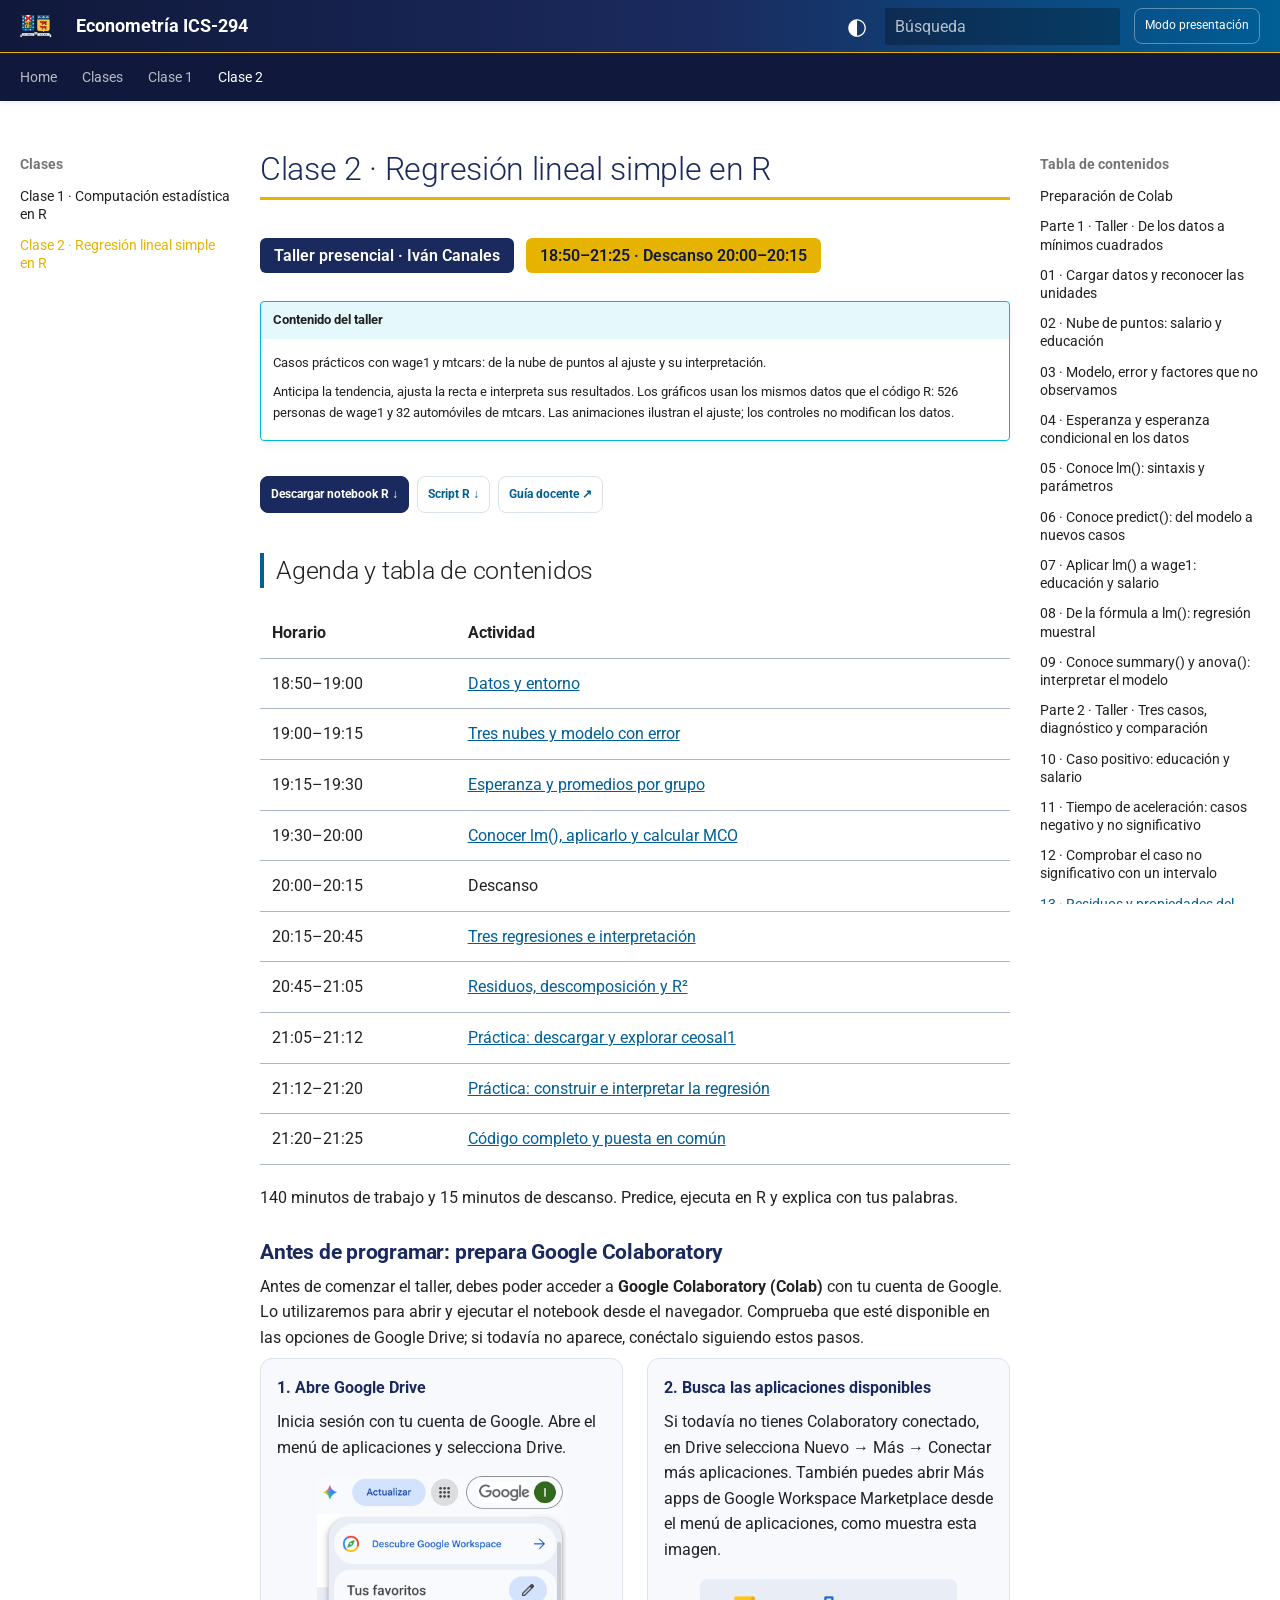
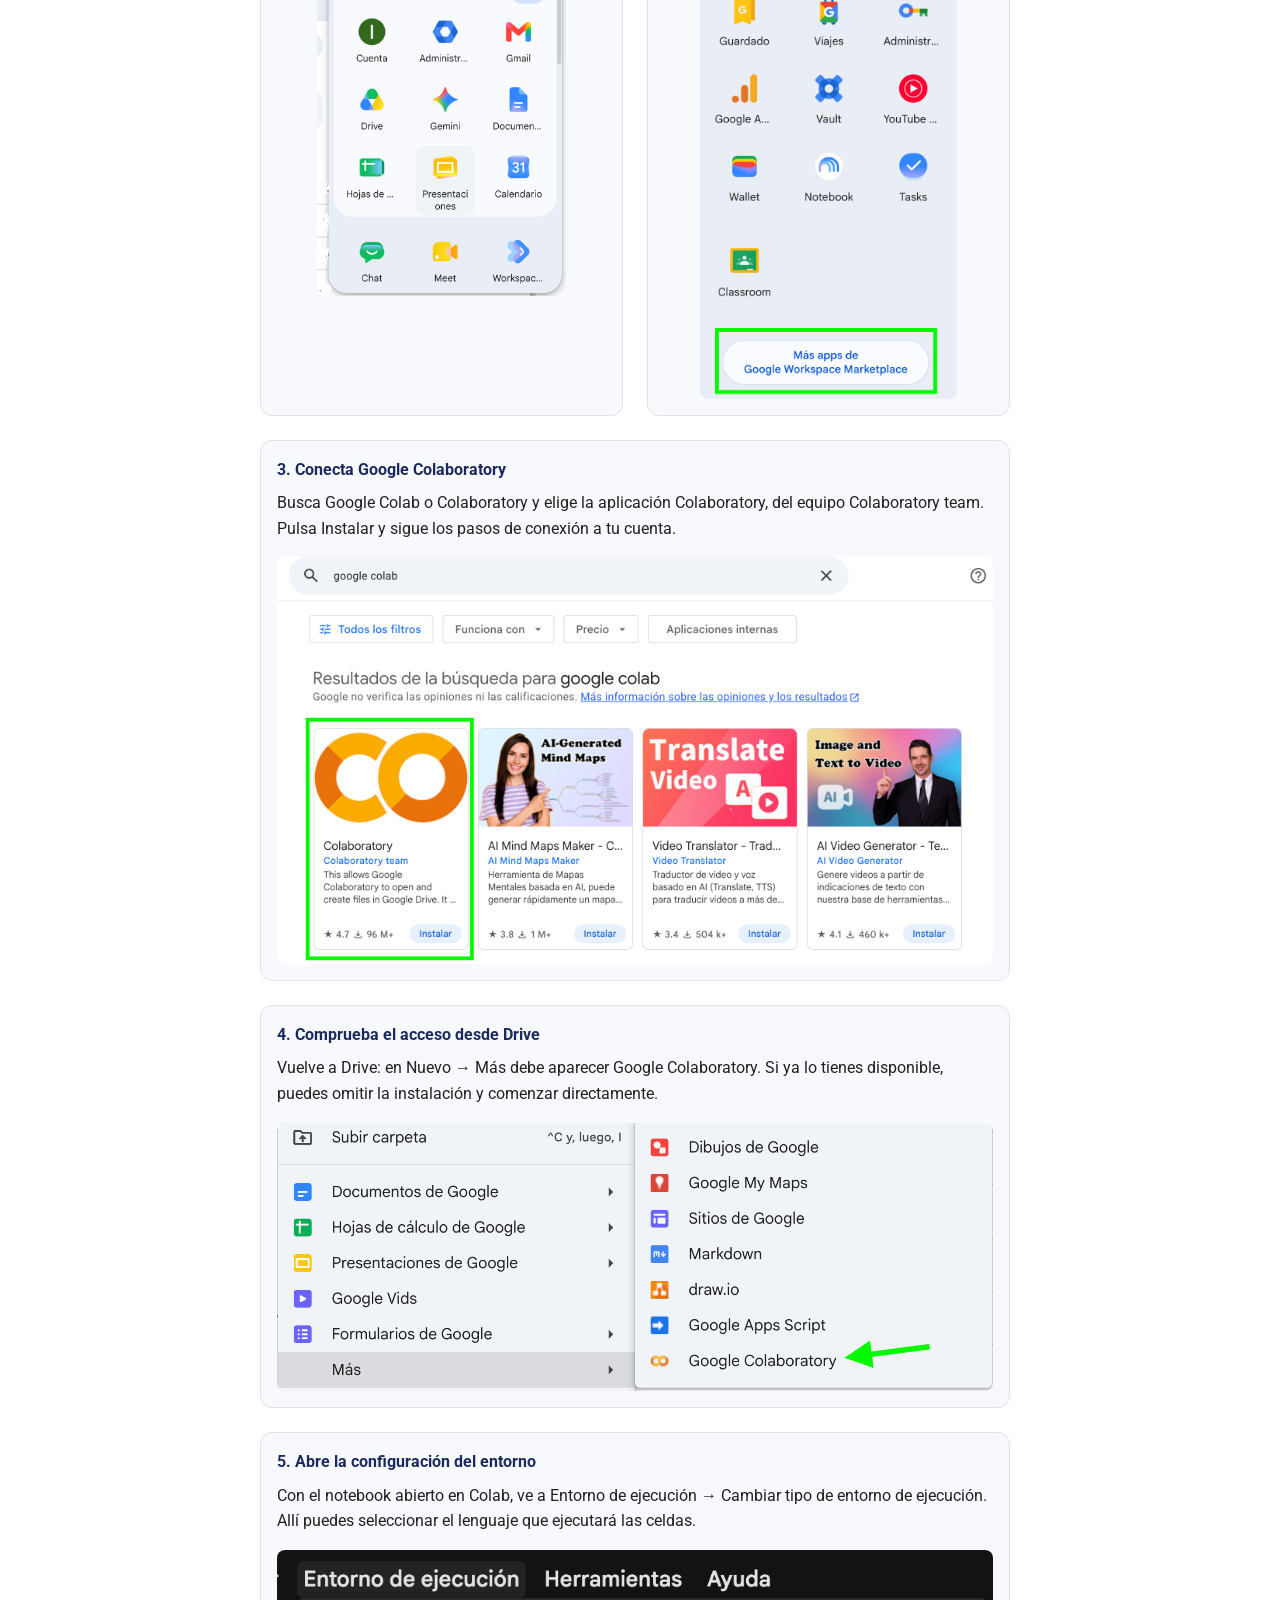
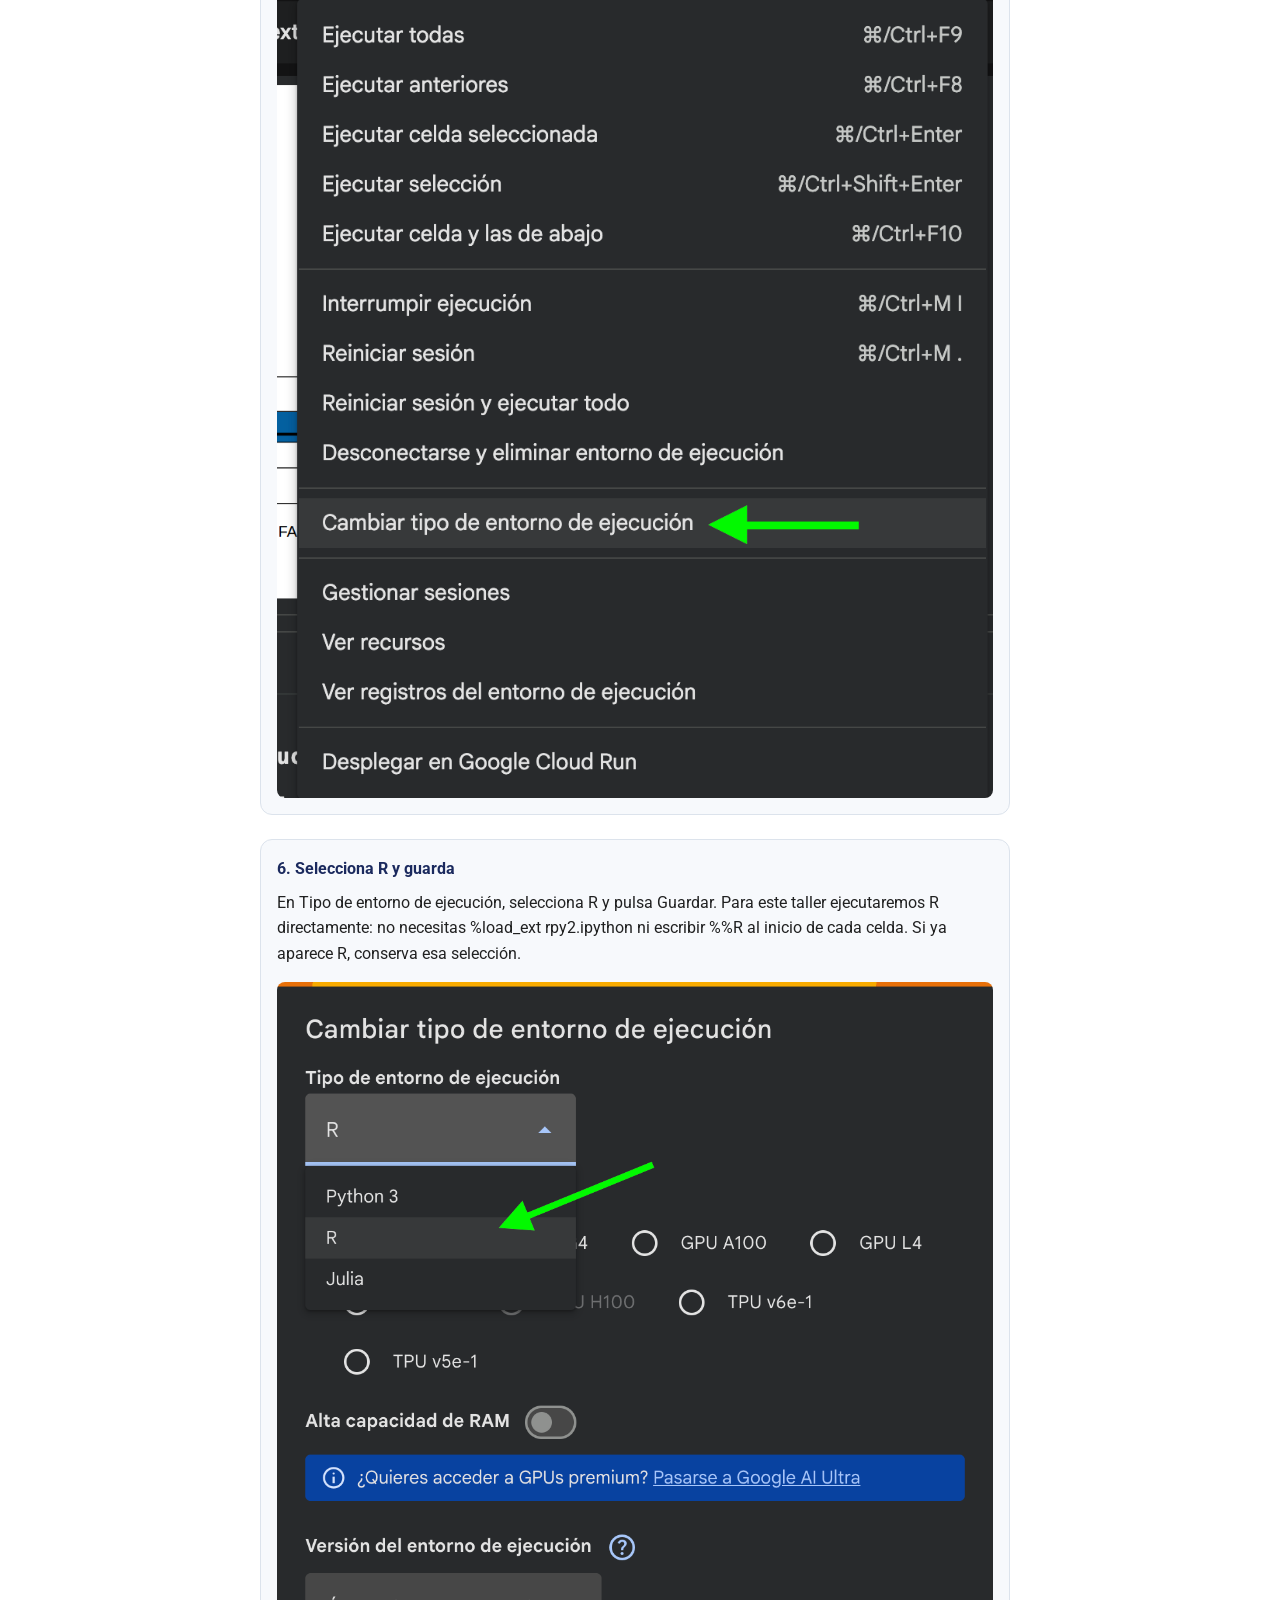
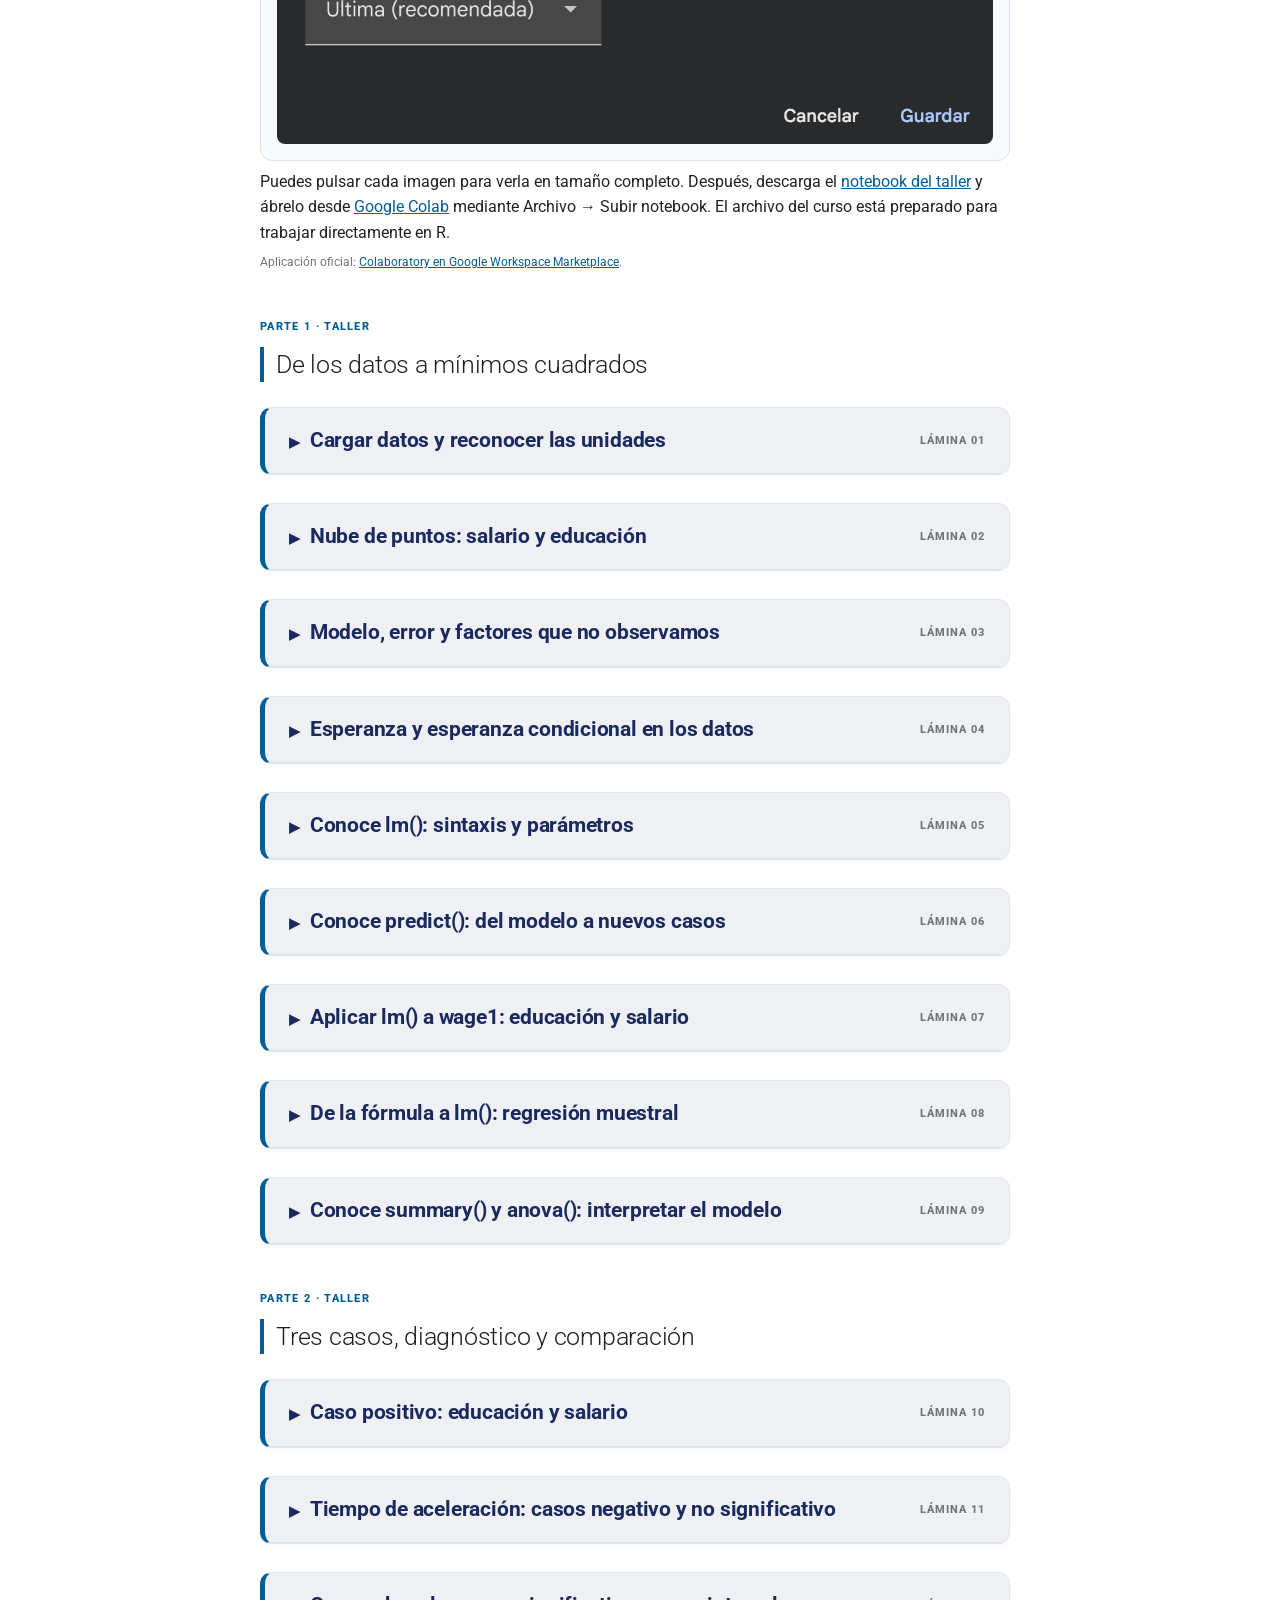
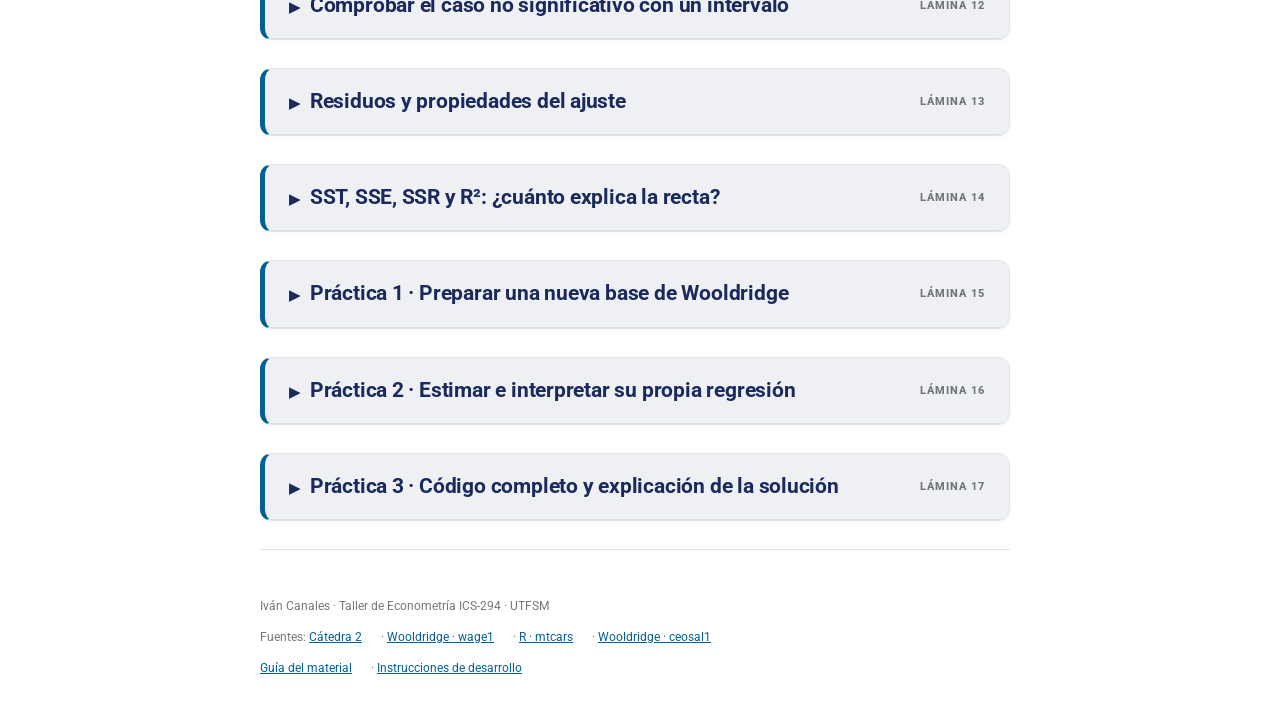
==== commit c27717ce: "Introducir summary y ANOVA, separar cargas y priorizar ejercicios guiados" ====
--- a/clase-2-taller/index.html
+++ b/clase-2-taller/index.html
@@ -9,7 +9,7 @@
 .anova-section {margin:28px 0} .anova-equation {font-size:1.2em;font-weight:700;color:#005e90} .anova-scroll {overflow-x:auto;margin:20px 0;border:1px solid #b8c8d8;border-radius:10px} .anova-table {border-collapse:collapse;width:100%;font-size:14px;font-variant-numeric:tabular-nums} .anova-table caption {text-align:left;padding:14px;background:#edf2f7;color:#1b2a5e;font-weight:700} .anova-table th,.anova-table td {padding:12px 10px;border-bottom:1px solid #b8c8d8;text-align:right} .anova-table td {white-space:nowrap} .anova-table th:first-child {text-align:left;min-width:185px} .anova-table thead {background:#1b2a5e;color:white} .anova-table tbody tr:last-child {border-top:2px solid #d6a600;font-weight:700} .anova-table tbody tr:hover {background:rgba(0,94,144,.08)}
 </style><link rel="preconnect" href="https://fonts.googleapis.com"><link href="https://fonts.googleapis.com/css2?family=Roboto:wght@300;400;500;600;700&display=swap" rel="stylesheet"><link rel="stylesheet" href="../identidad-utfsm.css?v=aa6c36bfe8b1"></head><body><a class="skip" href="#contenido">Saltar al contenido</a>
 <header class="topbar"><div class="header-inner"><a class="brand" href="#inicio"><img src="../Logo_UTFSM.png" width="36" height="36" alt="Escudo de la Universidad Técnica Federico Santa María"><span>Econometría ICS-294</span></a><div class="header-actions"><button id="theme-toggle" class="theme-toggle" type="button" aria-label="Cambiar a modo oscuro" aria-pressed="false">◐</button><div class="search-wrap"><label class="search-label" for="class-search"><input id="class-search" type="search" placeholder="Búsqueda" aria-label="Buscar en las láminas" aria-controls="search-results" autocomplete="off"></label><div id="search-results" role="region" aria-label="Resultados de búsqueda" hidden></div></div><button id="present" type="button" aria-pressed="false">Modo presentación</button></div></div><nav class="header-tabs" aria-label="Navegación principal"><div><a href="../">Home</a><a href="../#clases">Clases</a><a href="../clase-1-taller/">Clase 1</a><a href="#inicio" aria-current="page">Clase 2</a></div></nav></header>
-<div class="page-layout"><aside class="class-sidebar"><nav aria-label="Clases"><p class="sidebar-title">Clases</p><a href="../clase-1-taller/">Clase 1 · Computación estadística en R</a><a href="#inicio" class="current" aria-current="page">Clase 2 · Regresión lineal simple en R</a></nav></aside><main id="contenido"><div class="hero" id="inicio"><h1>Clase 2 · Regresión lineal simple en R</h1><div class="session-meta"><span>Taller presencial · Iván Canales</span><span class="tag-gold">18:50–21:25 · Descanso 20:00–20:15</span></div><section class="official-info"><h2>Contenido del taller</h2><div><p>Casos prácticos con wage1 y mtcars: de la nube de puntos al ajuste y su interpretación.</p><p>Anticipa la tendencia, ajusta la recta e interpreta sus resultados. Los gráficos usan los mismos datos que el código R: 526 personas de wage1 y 32 automóviles de mtcars. Las animaciones ilustran el ajuste; los controles no modifican los datos.</p></div></section><div class="downloads"><a href="clase-taller-2.ipynb" download>Descargar notebook R ↓</a><a href="clase-taller-2.R" download>Script R ↓</a><a href="guia-docente-taller-2.md">Guía docente ↗</a></div></div><div class="content"><section id="agenda"><h2>Agenda y tabla de contenidos</h2><table class="agenda"><thead><tr><th>Horario</th><th>Actividad</th></tr></thead><tbody><tr><td>18:50–19:00</td><td><a href="#C2-01">Datos y entorno</a></td></tr><tr><td>19:00–19:15</td><td><a href="#C2-02">Tres nubes y modelo con error</a></td></tr><tr><td>19:15–19:30</td><td><a href="#C2-04">Esperanza y promedios por grupo</a></td></tr><tr><td>19:30–20:00</td><td><a href="#C2-05">Conocer lm(), aplicarlo y calcular MCO</a></td></tr><tr><td>20:00–20:15</td><td>Descanso</td></tr><tr><td>20:15–20:45</td><td><a href="#C2-09">Tres regresiones e interpretación</a></td></tr><tr><td>20:45–21:05</td><td><a href="#C2-12">Residuos, descomposición y R²</a></td></tr><tr><td>21:05–21:12</td><td><a href="#C2-14">Práctica: descargar y explorar ceosal1</a></td></tr><tr><td>21:12–21:20</td><td><a href="#C2-15">Práctica: construir e interpretar la regresión</a></td></tr><tr><td>21:20–21:25</td><td><a href="#C2-16">Código completo y puesta en común</a></td></tr></tbody></table><p>140 minutos de trabajo y 15 minutos de descanso. Predice, ejecuta en R y explica con tus palabras.</p></section><section class="brief colab-preparation" id="preparar-colab" aria-labelledby="titulo-preparar-colab">
+<div class="page-layout"><aside class="class-sidebar"><nav aria-label="Clases"><p class="sidebar-title">Clases</p><a href="../clase-1-taller/">Clase 1 · Computación estadística en R</a><a href="#inicio" class="current" aria-current="page">Clase 2 · Regresión lineal simple en R</a></nav></aside><main id="contenido"><div class="hero" id="inicio"><h1>Clase 2 · Regresión lineal simple en R</h1><div class="session-meta"><span>Taller presencial · Iván Canales</span><span class="tag-gold">18:50–21:25 · Descanso 20:00–20:15</span></div><section class="official-info"><h2>Contenido del taller</h2><div><p>Casos prácticos con wage1 y mtcars: de la nube de puntos al ajuste y su interpretación.</p><p>Anticipa la tendencia, ajusta la recta e interpreta sus resultados. Los gráficos usan los mismos datos que el código R: 526 personas de wage1 y 32 automóviles de mtcars. Las animaciones ilustran el ajuste; los controles no modifican los datos.</p></div></section><div class="downloads"><a href="clase-taller-2.ipynb" download>Descargar notebook R ↓</a><a href="clase-taller-2.R" download>Script R ↓</a><a href="guia-docente-taller-2.md">Guía docente ↗</a></div></div><div class="content"><section id="agenda"><h2>Agenda y tabla de contenidos</h2><table class="agenda"><thead><tr><th>Horario</th><th>Actividad</th></tr></thead><tbody><tr><td>18:50–19:00</td><td><a href="#C2-01">Datos y entorno</a></td></tr><tr><td>19:00–19:15</td><td><a href="#C2-02">Tres nubes y modelo con error</a></td></tr><tr><td>19:15–19:30</td><td><a href="#C2-04">Esperanza y promedios por grupo</a></td></tr><tr><td>19:30–20:00</td><td><a href="#C2-05">Conocer lm(), aplicarlo y calcular MCO</a></td></tr><tr><td>20:00–20:15</td><td>Descanso</td></tr><tr><td>20:15–20:45</td><td><a href="#C2-10">Tres regresiones e interpretación</a></td></tr><tr><td>20:45–21:05</td><td><a href="#C2-13">Residuos, descomposición y R²</a></td></tr><tr><td>21:05–21:12</td><td><a href="#C2-15">Práctica: descargar y explorar ceosal1</a></td></tr><tr><td>21:12–21:20</td><td><a href="#C2-16">Práctica: construir e interpretar la regresión</a></td></tr><tr><td>21:20–21:25</td><td><a href="#C2-17">Código completo y puesta en común</a></td></tr></tbody></table><p>140 minutos de trabajo y 15 minutos de descanso. Predice, ejecuta en R y explica con tus palabras.</p></section><section class="brief colab-preparation" id="preparar-colab" aria-labelledby="titulo-preparar-colab">
 <style>.colab-preparation .colab-steps{display:grid;grid-template-columns:repeat(2,minmax(0,1fr));gap:1.5rem}.colab-preparation .colab-step{margin:0;padding:1rem;border:1px solid #dce3ec;border-radius:12px;background:#f7f9fc}.colab-preparation .colab-wide{grid-column:1/-1}.colab-preparation h4{margin-top:0;color:#1b2a5e}.colab-preparation img{display:block;width:auto;max-width:100%;height:auto;max-height:420px;margin:1rem auto 0;border-radius:8px}.colab-preparation .colab-wide img{width:100%;max-height:none}.colab-preparation a:focus-visible{outline:3px solid #e5b300;outline-offset:4px}@media(max-width:640px){.colab-preparation .colab-steps{grid-template-columns:1fr}}</style>
 <h3 id="titulo-preparar-colab">Antes de programar: prepara Google Colaboratory</h3>
 <p>Antes de comenzar el taller, debes poder acceder a <strong>Google Colaboratory (Colab)</strong> con tu cuenta de Google. Lo utilizaremos para abrir y ejecutar el notebook desde el navegador. Comprueba que esté disponible en las opciones de Google Drive; si todavía no aparece, conéctalo siguiendo estos pasos.</p>
@@ -73,7 +73,7 @@
 print(predict(modelo_predict, newdata = nuevos))
 
 # Consulta los argumentos de la versión de R que estás usando.
-args(getS3method(&quot;predict&quot;, &quot;lm&quot;))</code></pre><p>El ejemplo produce aproximadamente 5.591 y 7.757 USD/h. Coinciden con evaluar la recta estimada en 12 y 16 años de educación. Una predicción ajustada no garantiza el salario individual. Usa nombres y tipos de columnas compatibles con el modelo y evita extrapolar sin justificarlo.</p></div></details></div></article><article class="slide" id="C2-07" data-title="Aplicar lm() a wage1: educación y salario"><header class="slide-head"><h3><button class="slide-toggle" type="button" aria-expanded="false" aria-controls="body-C2-07"><span class="slide-chevron" aria-hidden="true">▶</span><span>Aplicar lm() a wage1: educación y salario</span></button></h3><span class="number">LÁMINA 07</span></header><div class="slide-body" id="body-C2-07" hidden><p>Ahora usa la función con una pregunta concreta: ¿cómo se relacionan los años de educación y el salario por hora? Ajusta con las 526 personas de wage1, interpreta la pendiente y compara las predicciones para 12 y 16 años de educación. Aquí nos concentramos en la aplicación; el resumen estadístico y la ANOVA se revisarán en la lámina 09.</p><section class="explanations"><h4>Explora el código, paso a paso</h4><p>Pulsa una instrucción para descubrir qué hace. Puedes abrir varias y comparar sus funciones.</p><div class="code-explorer"><div class="code-step"><button type="button" class="explain-toggle" id="btn-C2-07-paso-1" aria-expanded="false" aria-controls="C2-07-paso-1"><span class="step-badge">01</span><code>Traducir la pregunta: lm(wage ~ educ, data = datos)</code><span class="step-symbol" aria-hidden="true">+</span></button><div class="step-description" id="C2-07-paso-1" role="region" aria-labelledby="btn-C2-07-paso-1" hidden><p>wage es el salario por hora que queremos explicar; educ es el predictor medido en años. datos contiene ambas columnas. Guardamos el ajuste en modelo_pos para consultarlo después. Dejamos los demás argumentos en sus valores habituales: no seleccionamos filas ni aplicamos pesos.</p></div></div><div class="code-step"><button type="button" class="explain-toggle" id="btn-C2-07-paso-2" aria-expanded="false" aria-controls="C2-07-paso-2"><span class="step-badge">02</span><code>Comprobar la muestra: print(nobs(modelo_pos))</code><span class="step-symbol" aria-hidden="true">+</span></button><div class="step-description" id="C2-07-paso-2" role="region" aria-labelledby="btn-C2-07-paso-2" hidden><p>Muestra cuántas observaciones entraron efectivamente al ajuste: 526. Es importante comprobarlo, porque las filas usadas podrían reducirse si hubiera valores faltantes en las variables del modelo.</p></div></div><div class="code-step"><button type="button" class="explain-toggle" id="btn-C2-07-paso-3" aria-expanded="false" aria-controls="C2-07-paso-3"><span class="step-badge">03</span><code>Interpretar coeficientes: print(coef(modelo_pos))</code><span class="step-symbol" aria-hidden="true">+</span></button><div class="step-description" id="C2-07-paso-3" role="region" aria-labelledby="btn-C2-07-paso-3" hidden><p>Obtenemos intercepto ≈ −0.905 y pendiente ≈ 0.541. La recta es salario ajustado = −0.905 + 0.541 × años de educación. Un año adicional se asocia con aproximadamente 0.541 USD/h más de salario ajustado. El signo positivo no prueba causalidad.</p></div></div><div class="code-step"><button type="button" class="explain-toggle" id="btn-C2-07-paso-4" aria-expanded="false" aria-controls="C2-07-paso-4"><span class="step-badge">04</span><code>Aplicar la recta: print(predict(...))</code><span class="step-symbol" aria-hidden="true">+</span></button><div class="step-description" id="C2-07-paso-4" role="region" aria-labelledby="btn-C2-07-paso-4" hidden><p>newdata crea dos casos con el nombre de columna esperado, educ. Las predicciones para 12 y 16 años son aproximadamente 5.591 y 7.757 USD/h. La diferencia es 4 × 0.541 ≈ 2.165 USD/h. Son valores ajustados, no salarios individuales garantizados.</p></div></div><div class="code-step"><button type="button" class="explain-toggle" id="btn-C2-07-paso-5" aria-expanded="false" aria-controls="C2-07-paso-5"><span class="step-badge">05</span><code>Medir lo que falta explicar: print(sum(resid(modelo_pos)^2))</code><span class="step-symbol" aria-hidden="true">+</span></button><div class="step-description" id="C2-07-paso-5" role="region" aria-labelledby="btn-C2-07-paso-5" hidden><p>resid() calcula salario observado menos ajustado, ^2 eleva cada diferencia al cuadrado y sum() las suma. El resultado SSR ≈ 5980.682 es el mínimo de esta suma para una recta con intercepto en esta muestra; no es un promedio ni un porcentaje.</p></div></div><div class="code-step"><button type="button" class="explain-toggle" id="btn-C2-07-paso-6" aria-expanded="false" aria-controls="C2-07-paso-6"><span class="step-badge">06</span><code>Contrastar con la nube: plot(...) y abline(...)</code><span class="step-symbol" aria-hidden="true">+</span></button><div class="step-description" id="C2-07-paso-6" role="region" aria-labelledby="btn-C2-07-paso-6" hidden><p>La nube conserva los salarios observados. La línea dorada es el ajuste calculado por lm(), cuyos coeficientes no se modifican aquí. Observa la dispersión alrededor de la recta: personas con los mismos años de educación pueden ganar salarios distintos.</p></div></div></div></section><div class="reading"><h4>Cómo leer el resultado</h4><p>MCO minimiza SSR = Σ(yᵢ − ŷᵢ)². El ajuste observado es aproximadamente ŷ = −0.905 + 0.541 educ. Un año adicional de educación se asocia con 0.541 USD/h más, en promedio. El intercepto no debe interpretarse fuera del contexto y soporte de los datos.</p></div><details class="solution" open><summary>Ver código y solución en R</summary><div class="solution-body"><div class="code-head"><span>R</span><button type="button" class="copy">Copiar código</button></div><pre><code>par(mfrow = c(1, 1))
+args(getS3method(&quot;predict&quot;, &quot;lm&quot;))</code></pre><p>El ejemplo produce aproximadamente 5.591 y 7.757 USD/h. Coinciden con evaluar la recta estimada en 12 y 16 años de educación. Una predicción ajustada no garantiza el salario individual. Usa nombres y tipos de columnas compatibles con el modelo y evita extrapolar sin justificarlo.</p></div></details></div></article><article class="slide" id="C2-07" data-title="Aplicar lm() a wage1: educación y salario"><header class="slide-head"><h3><button class="slide-toggle" type="button" aria-expanded="false" aria-controls="body-C2-07"><span class="slide-chevron" aria-hidden="true">▶</span><span>Aplicar lm() a wage1: educación y salario</span></button></h3><span class="number">LÁMINA 07</span></header><div class="slide-body" id="body-C2-07" hidden><p>Ahora usa la función con una pregunta concreta: ¿cómo se relacionan los años de educación y el salario por hora? Ajusta con las 526 personas de wage1, interpreta la pendiente y compara las predicciones para 12 y 16 años de educación. Aquí nos concentramos en la aplicación; el resumen estadístico y la ANOVA se revisarán en la lámina 10.</p><section class="explanations"><h4>Explora el código, paso a paso</h4><p>Pulsa una instrucción para descubrir qué hace. Puedes abrir varias y comparar sus funciones.</p><div class="code-explorer"><div class="code-step"><button type="button" class="explain-toggle" id="btn-C2-07-paso-1" aria-expanded="false" aria-controls="C2-07-paso-1"><span class="step-badge">01</span><code>Traducir la pregunta: lm(wage ~ educ, data = datos)</code><span class="step-symbol" aria-hidden="true">+</span></button><div class="step-description" id="C2-07-paso-1" role="region" aria-labelledby="btn-C2-07-paso-1" hidden><p>wage es el salario por hora que queremos explicar; educ es el predictor medido en años. datos contiene ambas columnas. Guardamos el ajuste en modelo_pos para consultarlo después. Dejamos los demás argumentos en sus valores habituales: no seleccionamos filas ni aplicamos pesos.</p></div></div><div class="code-step"><button type="button" class="explain-toggle" id="btn-C2-07-paso-2" aria-expanded="false" aria-controls="C2-07-paso-2"><span class="step-badge">02</span><code>Comprobar la muestra: print(nobs(modelo_pos))</code><span class="step-symbol" aria-hidden="true">+</span></button><div class="step-description" id="C2-07-paso-2" role="region" aria-labelledby="btn-C2-07-paso-2" hidden><p>Muestra cuántas observaciones entraron efectivamente al ajuste: 526. Es importante comprobarlo, porque las filas usadas podrían reducirse si hubiera valores faltantes en las variables del modelo.</p></div></div><div class="code-step"><button type="button" class="explain-toggle" id="btn-C2-07-paso-3" aria-expanded="false" aria-controls="C2-07-paso-3"><span class="step-badge">03</span><code>Interpretar coeficientes: print(coef(modelo_pos))</code><span class="step-symbol" aria-hidden="true">+</span></button><div class="step-description" id="C2-07-paso-3" role="region" aria-labelledby="btn-C2-07-paso-3" hidden><p>Obtenemos intercepto ≈ −0.905 y pendiente ≈ 0.541. La recta es salario ajustado = −0.905 + 0.541 × años de educación. Un año adicional se asocia con aproximadamente 0.541 USD/h más de salario ajustado. El signo positivo no prueba causalidad.</p></div></div><div class="code-step"><button type="button" class="explain-toggle" id="btn-C2-07-paso-4" aria-expanded="false" aria-controls="C2-07-paso-4"><span class="step-badge">04</span><code>Aplicar la recta: print(predict(...))</code><span class="step-symbol" aria-hidden="true">+</span></button><div class="step-description" id="C2-07-paso-4" role="region" aria-labelledby="btn-C2-07-paso-4" hidden><p>newdata crea dos casos con el nombre de columna esperado, educ. Las predicciones para 12 y 16 años son aproximadamente 5.591 y 7.757 USD/h. La diferencia es 4 × 0.541 ≈ 2.165 USD/h. Son valores ajustados, no salarios individuales garantizados.</p></div></div><div class="code-step"><button type="button" class="explain-toggle" id="btn-C2-07-paso-5" aria-expanded="false" aria-controls="C2-07-paso-5"><span class="step-badge">05</span><code>Medir lo que falta explicar: print(sum(resid(modelo_pos)^2))</code><span class="step-symbol" aria-hidden="true">+</span></button><div class="step-description" id="C2-07-paso-5" role="region" aria-labelledby="btn-C2-07-paso-5" hidden><p>resid() calcula salario observado menos ajustado, ^2 eleva cada diferencia al cuadrado y sum() las suma. El resultado SSR ≈ 5980.682 es el mínimo de esta suma para una recta con intercepto en esta muestra; no es un promedio ni un porcentaje.</p></div></div><div class="code-step"><button type="button" class="explain-toggle" id="btn-C2-07-paso-6" aria-expanded="false" aria-controls="C2-07-paso-6"><span class="step-badge">06</span><code>Contrastar con la nube: plot(...) y abline(...)</code><span class="step-symbol" aria-hidden="true">+</span></button><div class="step-description" id="C2-07-paso-6" role="region" aria-labelledby="btn-C2-07-paso-6" hidden><p>La nube conserva los salarios observados. La línea dorada es el ajuste calculado por lm(), cuyos coeficientes no se modifican aquí. Observa la dispersión alrededor de la recta: personas con los mismos años de educación pueden ganar salarios distintos.</p></div></div></div></section><div class="reading"><h4>Cómo leer el resultado</h4><p>MCO minimiza SSR = Σ(yᵢ − ŷᵢ)². El ajuste observado es aproximadamente ŷ = −0.905 + 0.541 educ. Un año adicional de educación se asocia con 0.541 USD/h más, en promedio. El intercepto no debe interpretarse fuera del contexto y soporte de los datos.</p></div><details class="solution" open><summary>Ver código y solución en R</summary><div class="solution-body"><div class="code-head"><span>R</span><button type="button" class="copy">Copiar código</button></div><pre><code>par(mfrow = c(1, 1))
 modelo_pos &lt;- lm(wage ~ educ, data = datos)
 print(nobs(modelo_pos))
 print(coef(modelo_pos))
@@ -89,7 +89,9 @@
 print(coef(modelo_pos))
 y_ajustado &lt;- b0 + b1 * x
 residuos &lt;- y - y_ajustado
-print(head(data.frame(y, y_ajustado, residuos)))</code></pre><p>Los dos métodos coinciden salvo redondeo numérico. La recta pasa por (x̄, ȳ). No confundas β₁ poblacional con b₁ estimado.</p></div></details></div></article></section><section class="chapter" id="P2"><div class="chapter-intro"><p class="eyebrow">Parte 2 · Taller</p><h2>Tres casos, diagnóstico y comparación</h2></div><article class="slide" id="C2-09" data-title="Caso positivo: educación y salario"><header class="slide-head"><h3><button class="slide-toggle" type="button" aria-expanded="false" aria-controls="body-C2-09"><span class="slide-chevron" aria-hidden="true">▶</span><span>Caso positivo: educación y salario</span></button></h3><span class="number">LÁMINA 09</span></header><div class="slide-body" id="body-C2-09" hidden><p>Consulta summary(modelo_pos) y anova(modelo_pos). Despliega cada salida e interpreta sus componentes con los botones. El modelo explica salario por hora a partir de educación. Predice para 12 y 16 años: ¿es un salario individual garantizado?</p><div class="lab" data-kind="positive"></div><section class="anova-section"><h4>Tabla ANOVA</h4><p class="anova-equation">SST = SSE + SSR</p><div class="anova-scroll" role="region" aria-label="ANOVA · Salario y educación" tabindex="0"><table class="anova-table"><caption>ANOVA · Salario y educación · wage ~ educ · n = 526</caption><thead><tr><th scope="col">Fuente de variación</th><th scope="col">Suma de cuadrados</th><th scope="col">Grados de libertad</th><th scope="col">Cuadrado medio</th><th scope="col">F</th><th scope="col">p-valor</th></tr></thead><tbody><tr><th scope="row">Regresión · SSE = Σ(ŷᵢ − ȳ)²</th><td>1179.732</td><td>1</td><td>1179.732</td><td>103.363</td><td>2.78e-22</td></tr><tr><th scope="row">Error · SSR = Σ(yᵢ − ŷᵢ)²</th><td>5980.682</td><td>524</td><td>11.414</td><td>—</td><td>—</td></tr><tr><th scope="row">Total · SST = Σ(yᵢ − ȳ)²</th><td>7160.414</td><td>525</td><td>—</td><td>—</td><td>—</td></tr></tbody></table></div><p>Con intercepto: SST = SSE + SSR. Cuadrado medio = suma de cuadrados / grados de libertad; F = CM de regresión / CM del error. Las siglas siguen la cátedra: SSE explicada, SSR residual. En otras fuentes se intercambian; identifica siempre qué suma representa cada fila. La fila Total es una adición didáctica a la salida de anova() de R. Valores redondeados.</p></section><section class="r-outputs"><h4>Resultados calculados en R</h4><details class="solution"><summary>Ver summary(modelo_pos)</summary><div class="solution-body"><pre><code>Call:
+print(head(data.frame(y, y_ajustado, residuos)))</code></pre><p>Los dos métodos coinciden salvo redondeo numérico. La recta pasa por (x̄, ȳ). No confundas β₁ poblacional con b₁ estimado.</p></div></details></div></article><article class="slide" id="C2-09" data-title="Conoce summary() y anova(): interpretar el modelo"><header class="slide-head"><h3><button class="slide-toggle" type="button" aria-expanded="false" aria-controls="body-C2-09"><span class="slide-chevron" aria-hidden="true">▶</span><span>Conoce summary() y anova(): interpretar el modelo</span></button></h3><span class="number">LÁMINA 09</span></header><div class="slide-body" id="body-C2-09" hidden><p>El modelo ya está estimado con lm(). summary() y anova() consultan el mismo ajuste desde dos perspectivas: coeficientes y bondad de ajuste, o descomposición de la variación. Ejecuta el bloque y usa los botones para interpretar lo que aparece.</p><details class="solution" open><summary>Ver código y solución en R</summary><div class="solution-body"><div class="code-head"><span>R</span><button type="button" class="copy">Copiar código</button></div><pre><code>modelo_pos &lt;- lm(wage ~ educ, data = datos)
+summary(modelo_pos)
+anova(modelo_pos)</code></pre><p>summary() y anova() no estiman dos modelos diferentes. En esta regresión simple, F ≈ 103.363 coincide con t² para la pendiente y ambos contrastes tienen el mismo p-valor. R² ≈ 0.1648: cerca del 16.48 % de la variación salarial queda explicada por la recta. Significancia no equivale a causalidad ni a predicción individual exacta.</p></div></details><section class="anova-section"><h4>Tabla ANOVA</h4><p class="anova-equation">SST = SSE + SSR</p><div class="anova-scroll" role="region" aria-label="ANOVA · Salario y educación" tabindex="0"><table class="anova-table"><caption>ANOVA · Salario y educación · wage ~ educ · n = 526</caption><thead><tr><th scope="col">Fuente de variación</th><th scope="col">Suma de cuadrados</th><th scope="col">Grados de libertad</th><th scope="col">Cuadrado medio</th><th scope="col">F</th><th scope="col">p-valor</th></tr></thead><tbody><tr><th scope="row">Regresión · SSE = Σ(ŷᵢ − ȳ)²</th><td>1179.732</td><td>1</td><td>1179.732</td><td>103.363</td><td>2.78e-22</td></tr><tr><th scope="row">Error · SSR = Σ(yᵢ − ŷᵢ)²</th><td>5980.682</td><td>524</td><td>11.414</td><td>—</td><td>—</td></tr><tr><th scope="row">Total · SST = Σ(yᵢ − ȳ)²</th><td>7160.414</td><td>525</td><td>—</td><td>—</td><td>—</td></tr></tbody></table></div><p>Con intercepto: SST = SSE + SSR. Cuadrado medio = suma de cuadrados / grados de libertad; F = CM de regresión / CM del error. Las siglas siguen la cátedra: SSE explicada, SSR residual. En otras fuentes se intercambian; identifica siempre qué suma representa cada fila. La fila Total es una adición didáctica a la salida de anova() de R. Valores redondeados.</p></section><section class="r-outputs"><h4>Resultados calculados en R</h4><details class="solution"><summary>Ver summary(modelo_pos)</summary><div class="solution-body"><pre><code>Call:
 lm(formula = wage ~ educ, data = datos)
 
 Residuals:
@@ -112,16 +114,38 @@
 educ        1 1179.7 1179.73  103.36 &lt; 2.2e-16 ***
 Residuals 524 5980.7   11.41
 ---
-Signif. codes:  0 ‘***’ 0.001 ‘**’ 0.01 ‘*’ 0.05 ‘.’ 0.1 ‘ ’ 1</code></pre></div></details></section><section class="explanations"><h4>Explora el código, paso a paso</h4><p>Pulsa una instrucción para descubrir qué hace. Puedes abrir varias y comparar sus funciones.</p><div class="code-explorer"><div class="code-step"><button type="button" class="explain-toggle" id="btn-C2-09-paso-1" aria-expanded="false" aria-controls="C2-09-paso-1"><span class="step-badge">01</span><code>summary · Estimate: intercepto y pendiente</code><span class="step-symbol" aria-hidden="true">+</span></button><div class="step-description" id="C2-09-paso-1" role="region" aria-labelledby="btn-C2-09-paso-1" hidden><p>Estimate contiene los coeficientes: intercepto ≈ −0.905 y pendiente de educ ≈ 0.541. Un año adicional de educación se asocia con 0.541 USD/h más de salario ajustado. El intercepto es la altura de la recta cuando educ = 0; no es un salario observado negativo.</p></div></div><div class="code-step"><button type="button" class="explain-toggle" id="btn-C2-09-paso-2" aria-expanded="false" aria-controls="C2-09-paso-2"><span class="step-badge">02</span><code>summary · Std. Error, t value y Pr(&gt;|t|)</code><span class="step-symbol" aria-hidden="true">+</span></button><div class="step-description" id="C2-09-paso-2" role="region" aria-labelledby="btn-C2-09-paso-2" hidden><p>El error estándar mide la incertidumbre del coeficiente estimado. Para educ es ≈ 0.05325; t = 0.54136/0.05325 ≈ 10.167. Su p-valor ≈ 2.78 × 10⁻²² contrasta H₀: β₁ = 0 bajo los supuestos clásicos. No es la probabilidad de que H₀ sea verdadera ni una medida del tamaño del efecto.</p></div></div><div class="code-step"><button type="button" class="explain-toggle" id="btn-C2-09-paso-3" aria-expanded="false" aria-controls="C2-09-paso-3"><span class="step-badge">03</span><code>summary · Residual standard error y R²</code><span class="step-symbol" aria-hidden="true">+</span></button><div class="step-description" id="C2-09-paso-3" role="region" aria-labelledby="btn-C2-09-paso-3" hidden><p>El error estándar residual es ≈ 3.378 USD/h: raíz de SSR/(n−2). R² ≈ 0.1648 indica que la recta explica aproximadamente el 16.48 % de la variación salarial en esta muestra; el R² ajustado es ≈ 0.1632. Una pendiente significativa puede coexistir con baja capacidad explicativa.</p></div></div><div class="code-step"><button type="button" class="explain-toggle" id="btn-C2-09-paso-4" aria-expanded="false" aria-controls="C2-09-paso-4"><span class="step-badge">04</span><code>ANOVA · Df: grados de libertad</code><span class="step-symbol" aria-hidden="true">+</span></button><div class="step-description" id="C2-09-paso-4" role="region" aria-labelledby="btn-C2-09-paso-4" hidden><p>La fila educ tiene 1 grado de libertad porque incorporamos una pendiente. Residuals tiene 524 = 526 − 2: estimamos intercepto y pendiente. Los grados de libertad totales son 525 = n − 1.</p></div></div><div class="code-step"><button type="button" class="explain-toggle" id="btn-C2-09-paso-5" aria-expanded="false" aria-controls="C2-09-paso-5"><span class="step-badge">05</span><code>ANOVA · Sum Sq: variación explicada y residual</code><span class="step-symbol" aria-hidden="true">+</span></button><div class="step-description" id="C2-09-paso-5" role="region" aria-labelledby="btn-C2-09-paso-5" hidden><p>En la fila educ, Sum Sq ≈ 1179.732 es la suma explicada SSE. En Residuals, Sum Sq ≈ 5980.682 es la suma residual SSR. Ambas suman SST ≈ 7160.414. R² = 1179.732/7160.414 ≈ 0.1648. Seguimos la notación de la cátedra.</p></div></div><div class="code-step"><button type="button" class="explain-toggle" id="btn-C2-09-paso-6" aria-expanded="false" aria-controls="C2-09-paso-6"><span class="step-badge">06</span><code>ANOVA · Mean Sq, F value y Pr(&gt;F)</code><span class="step-symbol" aria-hidden="true">+</span></button><div class="step-description" id="C2-09-paso-6" role="region" aria-labelledby="btn-C2-09-paso-6" hidden><p>Mean Sq divide Sum Sq por Df: 1179.732/1 ≈ 1179.732 y 5980.682/524 ≈ 11.4135. F divide ambos cuadrados medios: ≈ 103.36. Pr(&gt;F) es el p-valor del contraste global contra un modelo con sólo intercepto. En esta regresión simple, contrasta β₁ = 0; F = t² y su p-valor coincide con el de la pendiente.</p></div></div><div class="code-step"><button type="button" class="explain-toggle" id="btn-C2-09-paso-7" aria-expanded="false" aria-controls="C2-09-paso-7"><span class="step-badge">07</span><code>Predicciones y límites de interpretación</code><span class="step-symbol" aria-hidden="true">+</span></button><div class="step-description" id="C2-09-paso-7" role="region" aria-labelledby="btn-C2-09-paso-7" hidden><p>Para educ = 12 y 16, predict() entrega aproximadamente 5.591 y 7.757 USD/h. Son puntos sobre la recta. Ni la ANOVA ni el p-valor prueban que estudiar cause un cambio salarial; la interpretación inferencial requiere supuestos sobre el error y la muestra.</p></div></div></div></section><div class="reading"><h4>Cómo leer el resultado</h4><p>La pendiente es aproximadamente 0.541. Las predicciones son valores medios ajustados, no salarios individuales garantizados. Factores omitidos pueden estar relacionados con educación.</p></div><details class="solution"><summary>Ver código y solución en R</summary><div class="solution-body"><div class="code-head"><span>R</span><button type="button" class="copy">Copiar código</button></div><pre><code>par(mfrow = c(1, 1))
+Signif. codes:  0 ‘***’ 0.001 ‘**’ 0.01 ‘*’ 0.05 ‘.’ 0.1 ‘ ’ 1</code></pre></div></details></section><section class="explanations"><h4>Explora el código, paso a paso</h4><p>Pulsa una instrucción para descubrir qué hace. Puedes abrir varias y comparar sus funciones.</p><div class="code-explorer"><div class="code-step"><button type="button" class="explain-toggle" id="btn-C2-09-paso-1" aria-expanded="false" aria-controls="C2-09-paso-1"><span class="step-badge">01</span><code>summary(modelo_pos) · Resumen del ajuste</code><span class="step-symbol" aria-hidden="true">+</span></button><div class="step-description" id="C2-09-paso-1" role="region" aria-labelledby="btn-C2-09-paso-1" hidden><p>Recibe el modelo guardado, no las columnas sueltas. Devuelve un resumen con coeficientes, errores estándar, pruebas t, dispersión residual, R² y prueba F. No modifica los datos ni cambia los parámetros.</p></div></div><div class="code-step"><button type="button" class="explain-toggle" id="btn-C2-09-paso-2" aria-expanded="false" aria-controls="C2-09-paso-2"><span class="step-badge">02</span><code>anova(modelo_pos) · Tabla de análisis de varianza</code><span class="step-symbol" aria-hidden="true">+</span></button><div class="step-description" id="C2-09-paso-2" role="region" aria-labelledby="btn-C2-09-paso-2" hidden><p>Recibe el mismo modelo. Su tabla separa la variación explicada por educ de la residual; muestra grados de libertad, sumas y cuadrados medios y contraste F. Aquí hay un único predictor; no estamos comparando dos regresiones diferentes.</p></div></div><div class="code-step"><button type="button" class="explain-toggle" id="btn-C2-09-paso-3" aria-expanded="false" aria-controls="C2-09-paso-3"><span class="step-badge">03</span><code>summary · Estimate: intercepto y pendiente</code><span class="step-symbol" aria-hidden="true">+</span></button><div class="step-description" id="C2-09-paso-3" role="region" aria-labelledby="btn-C2-09-paso-3" hidden><p>Estimate contiene los coeficientes: intercepto ≈ −0.905 y pendiente de educ ≈ 0.541. Un año adicional de educación se asocia con 0.541 USD/h más de salario ajustado. El intercepto es la altura de la recta cuando educ = 0; no es un salario observado negativo.</p></div></div><div class="code-step"><button type="button" class="explain-toggle" id="btn-C2-09-paso-4" aria-expanded="false" aria-controls="C2-09-paso-4"><span class="step-badge">04</span><code>summary · Std. Error, t value y Pr(&gt;|t|)</code><span class="step-symbol" aria-hidden="true">+</span></button><div class="step-description" id="C2-09-paso-4" role="region" aria-labelledby="btn-C2-09-paso-4" hidden><p>El error estándar mide la incertidumbre del coeficiente estimado. Para educ es ≈ 0.05325; t = 0.54136/0.05325 ≈ 10.167. Su p-valor ≈ 2.78 × 10⁻²² contrasta H₀: β₁ = 0 bajo los supuestos clásicos. No es la probabilidad de que H₀ sea verdadera ni una medida del tamaño del efecto.</p></div></div><div class="code-step"><button type="button" class="explain-toggle" id="btn-C2-09-paso-5" aria-expanded="false" aria-controls="C2-09-paso-5"><span class="step-badge">05</span><code>summary · Residual standard error y R²</code><span class="step-symbol" aria-hidden="true">+</span></button><div class="step-description" id="C2-09-paso-5" role="region" aria-labelledby="btn-C2-09-paso-5" hidden><p>El error estándar residual es ≈ 3.378 USD/h: raíz de SSR/(n−2). R² ≈ 0.1648 indica que la recta explica aproximadamente el 16.48 % de la variación salarial en esta muestra; el R² ajustado es ≈ 0.1632. Una pendiente significativa puede coexistir con baja capacidad explicativa.</p></div></div><div class="code-step"><button type="button" class="explain-toggle" id="btn-C2-09-paso-6" aria-expanded="false" aria-controls="C2-09-paso-6"><span class="step-badge">06</span><code>ANOVA · Df: grados de libertad</code><span class="step-symbol" aria-hidden="true">+</span></button><div class="step-description" id="C2-09-paso-6" role="region" aria-labelledby="btn-C2-09-paso-6" hidden><p>La fila educ tiene 1 grado de libertad porque incorporamos una pendiente. Residuals tiene 524 = 526 − 2: estimamos intercepto y pendiente. Los grados de libertad totales son 525 = n − 1.</p></div></div><div class="code-step"><button type="button" class="explain-toggle" id="btn-C2-09-paso-7" aria-expanded="false" aria-controls="C2-09-paso-7"><span class="step-badge">07</span><code>ANOVA · Sum Sq: variación explicada y residual</code><span class="step-symbol" aria-hidden="true">+</span></button><div class="step-description" id="C2-09-paso-7" role="region" aria-labelledby="btn-C2-09-paso-7" hidden><p>En la fila educ, Sum Sq ≈ 1179.732 es la suma explicada SSE. En Residuals, Sum Sq ≈ 5980.682 es la suma residual SSR. Ambas suman SST ≈ 7160.414. R² = 1179.732/7160.414 ≈ 0.1648. Seguimos la notación de la cátedra.</p></div></div><div class="code-step"><button type="button" class="explain-toggle" id="btn-C2-09-paso-8" aria-expanded="false" aria-controls="C2-09-paso-8"><span class="step-badge">08</span><code>ANOVA · Mean Sq, F value y Pr(&gt;F)</code><span class="step-symbol" aria-hidden="true">+</span></button><div class="step-description" id="C2-09-paso-8" role="region" aria-labelledby="btn-C2-09-paso-8" hidden><p>Mean Sq divide Sum Sq por Df: 1179.732/1 ≈ 1179.732 y 5980.682/524 ≈ 11.4135. F divide ambos cuadrados medios: ≈ 103.36. Pr(&gt;F) es el p-valor del contraste global contra un modelo con sólo intercepto. En esta regresión simple, contrasta β₁ = 0; F = t² y su p-valor coincide con el de la pendiente.</p></div></div><div class="code-step"><button type="button" class="explain-toggle" id="btn-C2-09-paso-9" aria-expanded="false" aria-controls="C2-09-paso-9"><span class="step-badge">09</span><code>Predicciones y límites de interpretación</code><span class="step-symbol" aria-hidden="true">+</span></button><div class="step-description" id="C2-09-paso-9" role="region" aria-labelledby="btn-C2-09-paso-9" hidden><p>Para educ = 12 y 16, predict() entrega aproximadamente 5.591 y 7.757 USD/h. Son puntos sobre la recta. Ni la ANOVA ni el p-valor prueban que estudiar cause un cambio salarial; la interpretación inferencial requiere supuestos sobre el error y la muestra.</p></div></div></div></section><div class="reading"><h4>Cómo leer el resultado</h4><p>summary() y anova() no estiman dos modelos diferentes. En esta regresión simple, F ≈ 103.363 coincide con t² para la pendiente y ambos contrastes tienen el mismo p-valor. R² ≈ 0.1648: cerca del 16.48 % de la variación salarial queda explicada por la recta. Significancia no equivale a causalidad ni a predicción individual exacta.</p></div></div></article></section><section class="chapter" id="P2"><div class="chapter-intro"><p class="eyebrow">Parte 2 · Taller</p><h2>Tres casos, diagnóstico y comparación</h2></div><article class="slide" id="C2-10" data-title="Caso positivo: educación y salario"><header class="slide-head"><h3><button class="slide-toggle" type="button" aria-expanded="false" aria-controls="body-C2-10"><span class="slide-chevron" aria-hidden="true">▶</span><span>Caso positivo: educación y salario</span></button></h3><span class="number">LÁMINA 10</span></header><div class="slide-body" id="body-C2-10" hidden><p>Consulta summary(modelo_pos) y anova(modelo_pos). Despliega cada salida e interpreta sus componentes con los botones. El modelo explica salario por hora a partir de educación. Predice para 12 y 16 años: ¿es un salario individual garantizado?</p><div class="lab" data-kind="positive"></div><section class="anova-section"><h4>Tabla ANOVA</h4><p class="anova-equation">SST = SSE + SSR</p><div class="anova-scroll" role="region" aria-label="ANOVA · Salario y educación" tabindex="0"><table class="anova-table"><caption>ANOVA · Salario y educación · wage ~ educ · n = 526</caption><thead><tr><th scope="col">Fuente de variación</th><th scope="col">Suma de cuadrados</th><th scope="col">Grados de libertad</th><th scope="col">Cuadrado medio</th><th scope="col">F</th><th scope="col">p-valor</th></tr></thead><tbody><tr><th scope="row">Regresión · SSE = Σ(ŷᵢ − ȳ)²</th><td>1179.732</td><td>1</td><td>1179.732</td><td>103.363</td><td>2.78e-22</td></tr><tr><th scope="row">Error · SSR = Σ(yᵢ − ŷᵢ)²</th><td>5980.682</td><td>524</td><td>11.414</td><td>—</td><td>—</td></tr><tr><th scope="row">Total · SST = Σ(yᵢ − ȳ)²</th><td>7160.414</td><td>525</td><td>—</td><td>—</td><td>—</td></tr></tbody></table></div><p>Con intercepto: SST = SSE + SSR. Cuadrado medio = suma de cuadrados / grados de libertad; F = CM de regresión / CM del error. Las siglas siguen la cátedra: SSE explicada, SSR residual. En otras fuentes se intercambian; identifica siempre qué suma representa cada fila. La fila Total es una adición didáctica a la salida de anova() de R. Valores redondeados.</p></section><section class="r-outputs"><h4>Resultados calculados en R</h4><details class="solution"><summary>Ver summary(modelo_pos)</summary><div class="solution-body"><pre><code>Call:
+lm(formula = wage ~ educ, data = datos)
+
+Residuals:
+    Min      1Q  Median      3Q     Max
+-5.3396 -2.1501 -0.9674  1.1921 16.6085
+
+Coefficients:
+            Estimate Std. Error t value Pr(&gt;|t|)
+(Intercept) -0.90485    0.68497  -1.321    0.187
+educ         0.54136    0.05325  10.167   &lt;2e-16 ***
+---
+Signif. codes:  0 ‘***’ 0.001 ‘**’ 0.01 ‘*’ 0.05 ‘.’ 0.1 ‘ ’ 1
+
+Residual standard error: 3.378 on 524 degrees of freedom
+Multiple R-squared:  0.1648,	Adjusted R-squared:  0.1632
+F-statistic: 103.4 on 1 and 524 DF,  p-value: &lt; 2.2e-16</code></pre></div></details><details class="solution"><summary>Ver anova(modelo_pos)</summary><div class="solution-body"><pre><code>Analysis of Variance Table
+
+Response: wage
+           Df Sum Sq Mean Sq F value    Pr(&gt;F)
+educ        1 1179.7 1179.73  103.36 &lt; 2.2e-16 ***
+Residuals 524 5980.7   11.41
+---
+Signif. codes:  0 ‘***’ 0.001 ‘**’ 0.01 ‘*’ 0.05 ‘.’ 0.1 ‘ ’ 1</code></pre></div></details></section><section class="explanations"><h4>Explora el código, paso a paso</h4><p>Pulsa una instrucción para descubrir qué hace. Puedes abrir varias y comparar sus funciones.</p><div class="code-explorer"><div class="code-step"><button type="button" class="explain-toggle" id="btn-C2-10-paso-1" aria-expanded="false" aria-controls="C2-10-paso-1"><span class="step-badge">01</span><code>summary · Estimate: intercepto y pendiente</code><span class="step-symbol" aria-hidden="true">+</span></button><div class="step-description" id="C2-10-paso-1" role="region" aria-labelledby="btn-C2-10-paso-1" hidden><p>Estimate contiene los coeficientes: intercepto ≈ −0.905 y pendiente de educ ≈ 0.541. Un año adicional de educación se asocia con 0.541 USD/h más de salario ajustado. El intercepto es la altura de la recta cuando educ = 0; no es un salario observado negativo.</p></div></div><div class="code-step"><button type="button" class="explain-toggle" id="btn-C2-10-paso-2" aria-expanded="false" aria-controls="C2-10-paso-2"><span class="step-badge">02</span><code>summary · Std. Error, t value y Pr(&gt;|t|)</code><span class="step-symbol" aria-hidden="true">+</span></button><div class="step-description" id="C2-10-paso-2" role="region" aria-labelledby="btn-C2-10-paso-2" hidden><p>El error estándar mide la incertidumbre del coeficiente estimado. Para educ es ≈ 0.05325; t = 0.54136/0.05325 ≈ 10.167. Su p-valor ≈ 2.78 × 10⁻²² contrasta H₀: β₁ = 0 bajo los supuestos clásicos. No es la probabilidad de que H₀ sea verdadera ni una medida del tamaño del efecto.</p></div></div><div class="code-step"><button type="button" class="explain-toggle" id="btn-C2-10-paso-3" aria-expanded="false" aria-controls="C2-10-paso-3"><span class="step-badge">03</span><code>summary · Residual standard error y R²</code><span class="step-symbol" aria-hidden="true">+</span></button><div class="step-description" id="C2-10-paso-3" role="region" aria-labelledby="btn-C2-10-paso-3" hidden><p>El error estándar residual es ≈ 3.378 USD/h: raíz de SSR/(n−2). R² ≈ 0.1648 indica que la recta explica aproximadamente el 16.48 % de la variación salarial en esta muestra; el R² ajustado es ≈ 0.1632. Una pendiente significativa puede coexistir con baja capacidad explicativa.</p></div></div><div class="code-step"><button type="button" class="explain-toggle" id="btn-C2-10-paso-4" aria-expanded="false" aria-controls="C2-10-paso-4"><span class="step-badge">04</span><code>ANOVA · Df: grados de libertad</code><span class="step-symbol" aria-hidden="true">+</span></button><div class="step-description" id="C2-10-paso-4" role="region" aria-labelledby="btn-C2-10-paso-4" hidden><p>La fila educ tiene 1 grado de libertad porque incorporamos una pendiente. Residuals tiene 524 = 526 − 2: estimamos intercepto y pendiente. Los grados de libertad totales son 525 = n − 1.</p></div></div><div class="code-step"><button type="button" class="explain-toggle" id="btn-C2-10-paso-5" aria-expanded="false" aria-controls="C2-10-paso-5"><span class="step-badge">05</span><code>ANOVA · Sum Sq: variación explicada y residual</code><span class="step-symbol" aria-hidden="true">+</span></button><div class="step-description" id="C2-10-paso-5" role="region" aria-labelledby="btn-C2-10-paso-5" hidden><p>En la fila educ, Sum Sq ≈ 1179.732 es la suma explicada SSE. En Residuals, Sum Sq ≈ 5980.682 es la suma residual SSR. Ambas suman SST ≈ 7160.414. R² = 1179.732/7160.414 ≈ 0.1648. Seguimos la notación de la cátedra.</p></div></div><div class="code-step"><button type="button" class="explain-toggle" id="btn-C2-10-paso-6" aria-expanded="false" aria-controls="C2-10-paso-6"><span class="step-badge">06</span><code>ANOVA · Mean Sq, F value y Pr(&gt;F)</code><span class="step-symbol" aria-hidden="true">+</span></button><div class="step-description" id="C2-10-paso-6" role="region" aria-labelledby="btn-C2-10-paso-6" hidden><p>Mean Sq divide Sum Sq por Df: 1179.732/1 ≈ 1179.732 y 5980.682/524 ≈ 11.4135. F divide ambos cuadrados medios: ≈ 103.36. Pr(&gt;F) es el p-valor del contraste global contra un modelo con sólo intercepto. En esta regresión simple, contrasta β₁ = 0; F = t² y su p-valor coincide con el de la pendiente.</p></div></div><div class="code-step"><button type="button" class="explain-toggle" id="btn-C2-10-paso-7" aria-expanded="false" aria-controls="C2-10-paso-7"><span class="step-badge">07</span><code>Predicciones y límites de interpretación</code><span class="step-symbol" aria-hidden="true">+</span></button><div class="step-description" id="C2-10-paso-7" role="region" aria-labelledby="btn-C2-10-paso-7" hidden><p>Para educ = 12 y 16, predict() entrega aproximadamente 5.591 y 7.757 USD/h. Son puntos sobre la recta. Ni la ANOVA ni el p-valor prueban que estudiar cause un cambio salarial; la interpretación inferencial requiere supuestos sobre el error y la muestra.</p></div></div></div></section><div class="reading"><h4>Cómo leer el resultado</h4><p>La pendiente es aproximadamente 0.541. Las predicciones son valores medios ajustados, no salarios individuales garantizados. Factores omitidos pueden estar relacionados con educación.</p></div><details class="solution"><summary>Ver código y solución en R</summary><div class="solution-body"><div class="code-head"><span>R</span><button type="button" class="copy">Copiar código</button></div><pre><code>par(mfrow = c(1, 1))
 modelo_pos &lt;- lm(wage ~ educ, data = datos)
 print(summary(modelo_pos))
 print(anova(modelo_pos))
 plot(wage ~ educ, data = datos, pch = 19, col = &quot;#005E9060&quot;,
      xlab = &quot;Educación (años)&quot;, ylab = &quot;Salario por hora (USD de 1976)&quot;)
 abline(modelo_pos, col = &quot;#D6A600&quot;, lwd = 3)
-predict(modelo_pos, newdata = data.frame(educ = c(12, 16)))</code></pre><p>La pendiente es aproximadamente 0.541. Las predicciones son valores medios ajustados, no salarios individuales garantizados. Factores omitidos pueden estar relacionados con educación.</p></div></details></div></article><article class="slide" id="C2-10" data-title="Tiempo de aceleración: casos negativo y no significativo"><header class="slide-head"><h3><button class="slide-toggle" type="button" aria-expanded="false" aria-controls="body-C2-10"><span class="slide-chevron" aria-hidden="true">▶</span><span>Tiempo de aceleración: casos negativo y no significativo</span></button></h3><span class="number">LÁMINA 10</span></header><div class="slide-body" id="body-C2-10" hidden><p>Usaremos mtcars, 32 automóviles de modelos 1973–1974, con datos publicados por Motor Trend en 1974. La respuesta es qsec: segundos para recorrer un cuarto de milla (aproximadamente 402 m). hp es potencia bruta en caballos de fuerza; drat es la relación de transmisión del eje trasero, sin unidades. Alterna entre ambos predictores y anticipa el signo. La base viene incluida en R: no necesitas instalar paquetes.</p><div class="lab" data-kind="cars"></div><section class="anova-section"><h4>Tabla ANOVA</h4><p class="anova-equation">SST = SSE + SSR</p><div class="anova-scroll" role="region" aria-label="ANOVA · Potencia y tiempo" tabindex="0"><table class="anova-table"><caption>ANOVA · Potencia y tiempo · qsec ~ hp · n = 32</caption><thead><tr><th scope="col">Fuente de variación</th><th scope="col">Suma de cuadrados</th><th scope="col">Grados de libertad</th><th scope="col">Cuadrado medio</th><th scope="col">F</th><th scope="col">p-valor</th></tr></thead><tbody><tr><th scope="row">Regresión · SSE = Σ(ŷᵢ − ȳ)²</th><td>49.651</td><td>1</td><td>49.651</td><td>30.190</td><td>5.77e-06</td></tr><tr><th scope="row">Error · SSR = Σ(yᵢ − ŷᵢ)²</th><td>49.338</td><td>30</td><td>1.645</td><td>—</td><td>—</td></tr><tr><th scope="row">Total · SST = Σ(yᵢ − ȳ)²</th><td>98.988</td><td>31</td><td>—</td><td>—</td><td>—</td></tr></tbody></table></div><div class="anova-scroll" role="region" aria-label="ANOVA · Transmisión y tiempo" tabindex="0"><table class="anova-table"><caption>ANOVA · Transmisión y tiempo · qsec ~ drat · n = 32</caption><thead><tr><th scope="col">Fuente de variación</th><th scope="col">Suma de cuadrados</th><th scope="col">Grados de libertad</th><th scope="col">Cuadrado medio</th><th scope="col">F</th><th scope="col">p-valor</th></tr></thead><tbody><tr><th scope="row">Regresión · SSE = Σ(ŷᵢ − ȳ)²</th><td>0.823</td><td>1</td><td>0.823</td><td>0.252</td><td>0.62</td></tr><tr><th scope="row">Error · SSR = Σ(yᵢ − ŷᵢ)²</th><td>98.165</td><td>30</td><td>3.272</td><td>—</td><td>—</td></tr><tr><th scope="row">Total · SST = Σ(yᵢ − ȳ)²</th><td>98.988</td><td>31</td><td>—</td><td>—</td><td>—</td></tr></tbody></table></div><p>Con intercepto: SST = SSE + SSR. Cuadrado medio = suma de cuadrados / grados de libertad; F = CM de regresión / CM del error. Las siglas siguen la cátedra: SSE explicada, SSR residual. En otras fuentes se intercambian; identifica siempre qué suma representa cada fila. La fila Total es una adición didáctica a la salida de anova() de R. Valores redondeados.</p></section><section class="explanations"><h4>Explora el código, paso a paso</h4><p>Pulsa una instrucción para descubrir qué hace. Puedes abrir varias y comparar sus funciones.</p><div class="code-explorer"><div class="code-step"><button type="button" class="explain-toggle" id="btn-C2-10-paso-1" aria-expanded="false" aria-controls="C2-10-paso-1"><span class="step-badge">01</span><code>Potencia: ¿por qué una pendiente negativa?</code><span class="step-symbol" aria-hidden="true">+</span></button><div class="step-description" id="C2-10-paso-1" role="region" aria-labelledby="btn-C2-10-paso-1" hidden><p>Menos segundos significa completar antes la distancia. Por eso una mayor potencia asociada con un menor tiempo produce una pendiente negativa. Diez hp adicionales se asocian con unos 0.185 segundos menos en el ajuste simple. No estamos comparando el mismo automóvil con y sin una intervención.</p></div></div><div class="code-step"><button type="button" class="explain-toggle" id="btn-C2-10-paso-2" aria-expanded="false" aria-controls="C2-10-paso-2"><span class="step-badge">02</span><code>Relación de transmisión: ¿qué significa “neutro”?</code><span class="step-symbol" aria-hidden="true">+</span></button><div class="step-description" id="C2-10-paso-2" role="region" aria-labelledby="btn-C2-10-paso-2" hidden><p>drat describe la relación del eje trasero, no la velocidad medida ni la potencia. Su pendiente es pequeña respecto de su error estándar (0.3048 frente a 0.6076). Con p ≈ 0.62 no hay evidencia suficiente contra β₁ = 0 al 5 %. Esta muestra pequeña no demuestra ausencia de efecto mecánico ni independencia.</p></div></div><div class="code-step"><button type="button" class="explain-toggle" id="btn-C2-10-paso-3" aria-expanded="false" aria-controls="C2-10-paso-3"><span class="step-badge">03</span><code>Leer las dos tablas ANOVA</code><span class="step-symbol" aria-hidden="true">+</span></button><div class="step-description" id="C2-10-paso-3" role="region" aria-labelledby="btn-C2-10-paso-3" hidden><p>Potencia: F ≈ 30.190 y p ≈ 0.00000577; rechazamos pendiente cero al 5 % bajo los supuestos clásicos. Transmisión: F ≈ 0.252 y p ≈ 0.620; no rechazamos pendiente cero. Ambos modelos usan los mismos 32 tiempos, por eso comparten SST y 31 grados de libertad totales. La regresión de potencia explica una fracción mucho mayor de esa variación.</p></div></div></div></section><div class="reading"><h4>Cómo leer el resultado</h4><p>Con hp, la pendiente es aproximadamente −0.01846 segundos por hp (R² ≈ 0.5016; p ≈ 0.00000577): los autos más potentes tienden a completar la distancia en menos tiempo. Con drat, la pendiente es ≈ 0.3048 segundos por unidad (R² ≈ 0.0083; p ≈ 0.6196): no rechazamos pendiente poblacional cero al 5 %. Este segundo caso es el ejemplo “neutro” en sentido de falta de evidencia lineal, no de pendiente exactamente cero. Son asociaciones entre automóviles distintos; peso, diseño y otras diferencias impiden una conclusión causal.</p></div><details class="solution"><summary>Ver código y solución en R</summary><div class="solution-body"><div class="code-head"><span>R</span><button type="button" class="copy">Copiar código</button></div><pre><code>par(mfrow = c(1, 1))
-autos &lt;- datasets::mtcars
-head(autos[, c(&quot;qsec&quot;, &quot;hp&quot;, &quot;drat&quot;)])
+predict(modelo_pos, newdata = data.frame(educ = c(12, 16)))</code></pre><p>La pendiente es aproximadamente 0.541. Las predicciones son valores medios ajustados, no salarios individuales garantizados. Factores omitidos pueden estar relacionados con educación.</p></div></details></div></article><article class="slide" id="C2-11" data-title="Tiempo de aceleración: casos negativo y no significativo"><header class="slide-head"><h3><button class="slide-toggle" type="button" aria-expanded="false" aria-controls="body-C2-11"><span class="slide-chevron" aria-hidden="true">▶</span><span>Tiempo de aceleración: casos negativo y no significativo</span></button></h3><span class="number">LÁMINA 11</span></header><div class="slide-body" id="body-C2-11" hidden><p>Usaremos mtcars, 32 automóviles de modelos 1973–1974, con datos publicados por Motor Trend en 1974. La respuesta es qsec: segundos para recorrer un cuarto de milla (aproximadamente 402 m). hp es potencia bruta en caballos de fuerza; drat es la relación de transmisión del eje trasero, sin unidades. Alterna entre ambos predictores y anticipa el signo. La base viene incluida en R: no necesitas instalar paquetes.</p><section class="starter-code"><h4>Preparar los datos · Ejecuta sólo este bloque</h4><div class="solution-body"><div class="code-head"><span>R · Carga de datos</span><button type="button" class="copy">Copiar código</button></div><pre><code>autos &lt;- datasets::mtcars
+head(autos[, c(&quot;qsec&quot;, &quot;hp&quot;, &quot;drat&quot;)])</code></pre><p>Ejecuta únicamente este bloque para disponer de autos y ver las tres columnas. mtcars viene incluida en R: no requiere instalación ni una descarga externa. El ajuste del modelo está separado más abajo.</p></div></section><div class="lab" data-kind="cars"></div><section class="anova-section"><h4>Tabla ANOVA</h4><p class="anova-equation">SST = SSE + SSR</p><div class="anova-scroll" role="region" aria-label="ANOVA · Potencia y tiempo" tabindex="0"><table class="anova-table"><caption>ANOVA · Potencia y tiempo · qsec ~ hp · n = 32</caption><thead><tr><th scope="col">Fuente de variación</th><th scope="col">Suma de cuadrados</th><th scope="col">Grados de libertad</th><th scope="col">Cuadrado medio</th><th scope="col">F</th><th scope="col">p-valor</th></tr></thead><tbody><tr><th scope="row">Regresión · SSE = Σ(ŷᵢ − ȳ)²</th><td>49.651</td><td>1</td><td>49.651</td><td>30.190</td><td>5.77e-06</td></tr><tr><th scope="row">Error · SSR = Σ(yᵢ − ŷᵢ)²</th><td>49.338</td><td>30</td><td>1.645</td><td>—</td><td>—</td></tr><tr><th scope="row">Total · SST = Σ(yᵢ − ȳ)²</th><td>98.988</td><td>31</td><td>—</td><td>—</td><td>—</td></tr></tbody></table></div><div class="anova-scroll" role="region" aria-label="ANOVA · Transmisión y tiempo" tabindex="0"><table class="anova-table"><caption>ANOVA · Transmisión y tiempo · qsec ~ drat · n = 32</caption><thead><tr><th scope="col">Fuente de variación</th><th scope="col">Suma de cuadrados</th><th scope="col">Grados de libertad</th><th scope="col">Cuadrado medio</th><th scope="col">F</th><th scope="col">p-valor</th></tr></thead><tbody><tr><th scope="row">Regresión · SSE = Σ(ŷᵢ − ȳ)²</th><td>0.823</td><td>1</td><td>0.823</td><td>0.252</td><td>0.62</td></tr><tr><th scope="row">Error · SSR = Σ(yᵢ − ŷᵢ)²</th><td>98.165</td><td>30</td><td>3.272</td><td>—</td><td>—</td></tr><tr><th scope="row">Total · SST = Σ(yᵢ − ȳ)²</th><td>98.988</td><td>31</td><td>—</td><td>—</td><td>—</td></tr></tbody></table></div><p>Con intercepto: SST = SSE + SSR. Cuadrado medio = suma de cuadrados / grados de libertad; F = CM de regresión / CM del error. Las siglas siguen la cátedra: SSE explicada, SSR residual. En otras fuentes se intercambian; identifica siempre qué suma representa cada fila. La fila Total es una adición didáctica a la salida de anova() de R. Valores redondeados.</p></section><section class="explanations"><h4>Explora el código, paso a paso</h4><p>Pulsa una instrucción para descubrir qué hace. Puedes abrir varias y comparar sus funciones.</p><div class="code-explorer"><div class="code-step"><button type="button" class="explain-toggle" id="btn-C2-11-paso-1" aria-expanded="false" aria-controls="C2-11-paso-1"><span class="step-badge">01</span><code>Potencia: ¿por qué una pendiente negativa?</code><span class="step-symbol" aria-hidden="true">+</span></button><div class="step-description" id="C2-11-paso-1" role="region" aria-labelledby="btn-C2-11-paso-1" hidden><p>Menos segundos significa completar antes la distancia. Por eso una mayor potencia asociada con un menor tiempo produce una pendiente negativa. Diez hp adicionales se asocian con unos 0.185 segundos menos en el ajuste simple. No estamos comparando el mismo automóvil con y sin una intervención.</p></div></div><div class="code-step"><button type="button" class="explain-toggle" id="btn-C2-11-paso-2" aria-expanded="false" aria-controls="C2-11-paso-2"><span class="step-badge">02</span><code>Relación de transmisión: ¿qué significa “neutro”?</code><span class="step-symbol" aria-hidden="true">+</span></button><div class="step-description" id="C2-11-paso-2" role="region" aria-labelledby="btn-C2-11-paso-2" hidden><p>drat describe la relación del eje trasero, no la velocidad medida ni la potencia. Su pendiente es pequeña respecto de su error estándar (0.3048 frente a 0.6076). Con p ≈ 0.62 no hay evidencia suficiente contra β₁ = 0 al 5 %. Esta muestra pequeña no demuestra ausencia de efecto mecánico ni independencia.</p></div></div><div class="code-step"><button type="button" class="explain-toggle" id="btn-C2-11-paso-3" aria-expanded="false" aria-controls="C2-11-paso-3"><span class="step-badge">03</span><code>Leer las dos tablas ANOVA</code><span class="step-symbol" aria-hidden="true">+</span></button><div class="step-description" id="C2-11-paso-3" role="region" aria-labelledby="btn-C2-11-paso-3" hidden><p>Potencia: F ≈ 30.190 y p ≈ 0.00000577; rechazamos pendiente cero al 5 % bajo los supuestos clásicos. Transmisión: F ≈ 0.252 y p ≈ 0.620; no rechazamos pendiente cero. Ambos modelos usan los mismos 32 tiempos, por eso comparten SST y 31 grados de libertad totales. La regresión de potencia explica una fracción mucho mayor de esa variación.</p></div></div></div></section><div class="reading"><h4>Cómo leer el resultado</h4><p>Con hp, la pendiente es aproximadamente −0.01846 segundos por hp (R² ≈ 0.5016; p ≈ 0.00000577): los autos más potentes tienden a completar la distancia en menos tiempo. Con drat, la pendiente es ≈ 0.3048 segundos por unidad (R² ≈ 0.0083; p ≈ 0.6196): no rechazamos pendiente poblacional cero al 5 %. Este segundo caso es el ejemplo “neutro” en sentido de falta de evidencia lineal, no de pendiente exactamente cero. Son asociaciones entre automóviles distintos; peso, diseño y otras diferencias impiden una conclusión causal.</p></div><details class="solution"><summary>Ver código y solución en R</summary><div class="solution-body"><div class="code-head"><span>R</span><button type="button" class="copy">Copiar código</button></div><pre><code>par(mfrow = c(1, 1))
 
 # Caso negativo: potencia y tiempo de aceleración
 modelo_neg &lt;- lm(qsec ~ hp, data = autos)
@@ -141,15 +165,16 @@
      xlab = &quot;Relación de transmisión (sin unidades)&quot;,
      ylab = &quot;Tiempo de 1/4 de milla (s)&quot;)
 abline(modelo_plano, col = &quot;#D6A600&quot;, lwd = 3)
-par(mfrow = c(1, 1))</code></pre><p>Con hp, la pendiente es aproximadamente −0.01846 segundos por hp (R² ≈ 0.5016; p ≈ 0.00000577): los autos más potentes tienden a completar la distancia en menos tiempo. Con drat, la pendiente es ≈ 0.3048 segundos por unidad (R² ≈ 0.0083; p ≈ 0.6196): no rechazamos pendiente poblacional cero al 5 %. Este segundo caso es el ejemplo “neutro” en sentido de falta de evidencia lineal, no de pendiente exactamente cero. Son asociaciones entre automóviles distintos; peso, diseño y otras diferencias impiden una conclusión causal.</p></div></details></div></article><article class="slide" id="C2-11" data-title="Comprobar el caso no significativo con un intervalo"><header class="slide-head"><h3><button class="slide-toggle" type="button" aria-expanded="false" aria-controls="body-C2-11"><span class="slide-chevron" aria-hidden="true">▶</span><span>Comprobar el caso no significativo con un intervalo</span></button></h3><span class="number">LÁMINA 11</span></header><div class="slide-body" id="body-C2-11" hidden><p>Continúa con mtcars y el modelo qsec ~ drat de la lámina 10. Obtén el intervalo de confianza de la pendiente y compáralo con el p-valor. ¿Incluye el cero? ¿Qué valores positivos y negativos siguen siendo compatibles con estos datos?</p><div class="lab" data-kind="flat"></div><section class="anova-section"><h4>Tabla ANOVA</h4><p class="anova-equation">SST = SSE + SSR</p><div class="anova-scroll" role="region" aria-label="ANOVA · Caso no significativo" tabindex="0"><table class="anova-table"><caption>ANOVA · Caso no significativo · qsec ~ drat · n = 32</caption><thead><tr><th scope="col">Fuente de variación</th><th scope="col">Suma de cuadrados</th><th scope="col">Grados de libertad</th><th scope="col">Cuadrado medio</th><th scope="col">F</th><th scope="col">p-valor</th></tr></thead><tbody><tr><th scope="row">Regresión · SSE = Σ(ŷᵢ − ȳ)²</th><td>0.823</td><td>1</td><td>0.823</td><td>0.252</td><td>0.62</td></tr><tr><th scope="row">Error · SSR = Σ(yᵢ − ŷᵢ)²</th><td>98.165</td><td>30</td><td>3.272</td><td>—</td><td>—</td></tr><tr><th scope="row">Total · SST = Σ(yᵢ − ȳ)²</th><td>98.988</td><td>31</td><td>—</td><td>—</td><td>—</td></tr></tbody></table></div><p>Con intercepto: SST = SSE + SSR. Cuadrado medio = suma de cuadrados / grados de libertad; F = CM de regresión / CM del error. Las siglas siguen la cátedra: SSE explicada, SSR residual. En otras fuentes se intercambian; identifica siempre qué suma representa cada fila. La fila Total es una adición didáctica a la salida de anova() de R. Valores redondeados.</p></section><section class="explanations"><h4>Explora el código, paso a paso</h4><p>Pulsa una instrucción para descubrir qué hace. Puedes abrir varias y comparar sus funciones.</p><div class="code-explorer"><div class="code-step"><button type="button" class="explain-toggle" id="btn-C2-11-paso-1" aria-expanded="false" aria-controls="C2-11-paso-1"><span class="step-badge">01</span><code>ANOVA e intervalo: dos lecturas del mismo contraste</code><span class="step-symbol" aria-hidden="true">+</span></button><div class="step-description" id="C2-11-paso-1" role="region" aria-labelledby="btn-C2-11-paso-1" hidden><p>La tabla da F ≈ 0.252 con 1 y 30 grados de libertad y p ≈ 0.620. En una regresión simple con intercepto, F = t². El intervalo del 95 % de la pendiente incluye cero, coherente con no rechazar β₁ = 0 al 5 %. Ninguno de estos resultados prueba que la pendiente sea exactamente cero.</p></div></div></div></section><div class="reading"><h4>Cómo leer el resultado</h4><p>El intervalo del 95 % para la pendiente es aproximadamente [−0.936, 1.546] segundos por unidad de drat. Incluye cero, en concordancia con p ≈ 0.620. La pendiente estimada es positiva, pero no significativa al 5 %. El intervalo también incluye asociaciones de magnitudes relevantes: no podemos concluir equivalencia a cero. Se aplica la inferencia clásica de lm(), condicionada a sus supuestos.</p></div><details class="solution"><summary>Ver código y solución en R</summary><div class="solution-body"><div class="code-head"><span>R</span><button type="button" class="copy">Copiar código</button></div><pre><code>par(mfrow = c(1, 1))
-# Ejecuta primero la lámina 10 para crear autos y modelo_plano.
+par(mfrow = c(1, 1))</code></pre><p>Con hp, la pendiente es aproximadamente −0.01846 segundos por hp (R² ≈ 0.5016; p ≈ 0.00000577): los autos más potentes tienden a completar la distancia en menos tiempo. Con drat, la pendiente es ≈ 0.3048 segundos por unidad (R² ≈ 0.0083; p ≈ 0.6196): no rechazamos pendiente poblacional cero al 5 %. Este segundo caso es el ejemplo “neutro” en sentido de falta de evidencia lineal, no de pendiente exactamente cero. Son asociaciones entre automóviles distintos; peso, diseño y otras diferencias impiden una conclusión causal.</p></div></details></div></article><article class="slide" id="C2-12" data-title="Comprobar el caso no significativo con un intervalo"><header class="slide-head"><h3><button class="slide-toggle" type="button" aria-expanded="false" aria-controls="body-C2-12"><span class="slide-chevron" aria-hidden="true">▶</span><span>Comprobar el caso no significativo con un intervalo</span></button></h3><span class="number">LÁMINA 12</span></header><div class="slide-body" id="body-C2-12" hidden><p>Primero prepara autos con el bloque inicial. Después ejecuta el ajuste qsec ~ drat y obtén el intervalo de confianza de la pendiente. Compáralo con el p-valor: ¿incluye cero? ¿Qué asociaciones positivas y negativas siguen siendo compatibles con estos datos?</p><section class="starter-code"><h4>Preparar los datos · Ejecuta sólo este bloque</h4><div class="solution-body"><div class="code-head"><span>R · Carga de datos</span><button type="button" class="copy">Copiar código</button></div><pre><code>autos &lt;- datasets::mtcars
+head(autos[, c(&quot;qsec&quot;, &quot;hp&quot;, &quot;drat&quot;)])</code></pre><p>Ejecuta únicamente este bloque para disponer de autos y ver las tres columnas. mtcars viene incluida en R: no requiere instalación ni una descarga externa. El ajuste del modelo está separado más abajo.</p></div></section><div class="lab" data-kind="flat"></div><section class="anova-section"><h4>Tabla ANOVA</h4><p class="anova-equation">SST = SSE + SSR</p><div class="anova-scroll" role="region" aria-label="ANOVA · Caso no significativo" tabindex="0"><table class="anova-table"><caption>ANOVA · Caso no significativo · qsec ~ drat · n = 32</caption><thead><tr><th scope="col">Fuente de variación</th><th scope="col">Suma de cuadrados</th><th scope="col">Grados de libertad</th><th scope="col">Cuadrado medio</th><th scope="col">F</th><th scope="col">p-valor</th></tr></thead><tbody><tr><th scope="row">Regresión · SSE = Σ(ŷᵢ − ȳ)²</th><td>0.823</td><td>1</td><td>0.823</td><td>0.252</td><td>0.62</td></tr><tr><th scope="row">Error · SSR = Σ(yᵢ − ŷᵢ)²</th><td>98.165</td><td>30</td><td>3.272</td><td>—</td><td>—</td></tr><tr><th scope="row">Total · SST = Σ(yᵢ − ȳ)²</th><td>98.988</td><td>31</td><td>—</td><td>—</td><td>—</td></tr></tbody></table></div><p>Con intercepto: SST = SSE + SSR. Cuadrado medio = suma de cuadrados / grados de libertad; F = CM de regresión / CM del error. Las siglas siguen la cátedra: SSE explicada, SSR residual. En otras fuentes se intercambian; identifica siempre qué suma representa cada fila. La fila Total es una adición didáctica a la salida de anova() de R. Valores redondeados.</p></section><section class="explanations"><h4>Explora el código, paso a paso</h4><p>Pulsa una instrucción para descubrir qué hace. Puedes abrir varias y comparar sus funciones.</p><div class="code-explorer"><div class="code-step"><button type="button" class="explain-toggle" id="btn-C2-12-paso-1" aria-expanded="false" aria-controls="C2-12-paso-1"><span class="step-badge">01</span><code>ANOVA e intervalo: dos lecturas del mismo contraste</code><span class="step-symbol" aria-hidden="true">+</span></button><div class="step-description" id="C2-12-paso-1" role="region" aria-labelledby="btn-C2-12-paso-1" hidden><p>La tabla da F ≈ 0.252 con 1 y 30 grados de libertad y p ≈ 0.620. En una regresión simple con intercepto, F = t². El intervalo del 95 % de la pendiente incluye cero, coherente con no rechazar β₁ = 0 al 5 %. Ninguno de estos resultados prueba que la pendiente sea exactamente cero.</p></div></div></div></section><div class="reading"><h4>Cómo leer el resultado</h4><p>El intervalo del 95 % para la pendiente es aproximadamente [−0.936, 1.546] segundos por unidad de drat. Incluye cero, en concordancia con p ≈ 0.620. La pendiente estimada es positiva, pero no significativa al 5 %. El intervalo también incluye asociaciones de magnitudes relevantes: no podemos concluir equivalencia a cero. Se aplica la inferencia clásica de lm(), condicionada a sus supuestos.</p></div><details class="solution"><summary>Ver código y solución en R</summary><div class="solution-body"><div class="code-head"><span>R</span><button type="button" class="copy">Copiar código</button></div><pre><code>par(mfrow = c(1, 1))
+modelo_plano &lt;- lm(qsec ~ drat, data = autos)
 print(summary(modelo_plano))
 print(anova(modelo_plano))
 print(confint(modelo_plano, &quot;drat&quot;, level = 0.95))
 plot(qsec ~ drat, data = autos, pch = 19, col = &quot;#005E9060&quot;,
      xlab = &quot;Relación de transmisión (sin unidades)&quot;,
      ylab = &quot;Tiempo de 1/4 de milla (s)&quot;)
-abline(modelo_plano, col = &quot;#D6A600&quot;, lwd = 3)</code></pre><p>El intervalo del 95 % para la pendiente es aproximadamente [−0.936, 1.546] segundos por unidad de drat. Incluye cero, en concordancia con p ≈ 0.620. La pendiente estimada es positiva, pero no significativa al 5 %. El intervalo también incluye asociaciones de magnitudes relevantes: no podemos concluir equivalencia a cero. Se aplica la inferencia clásica de lm(), condicionada a sus supuestos.</p></div></details></div></article><article class="slide" id="C2-12" data-title="Residuos y propiedades del ajuste"><header class="slide-head"><h3><button class="slide-toggle" type="button" aria-expanded="false" aria-controls="body-C2-12"><span class="slide-chevron" aria-hidden="true">▶</span><span>Residuos y propiedades del ajuste</span></button></h3><span class="number">LÁMINA 12</span></header><div class="slide-body" id="body-C2-12" hidden><p>Activa la animación para dibujar las distancias verticales de los datos a su recta. Comprueba las propiedades algebraicas de MCO con intercepto.</p><div class="lab" data-kind="residuals"></div><div class="reading"><h4>Cómo leer el resultado</h4><p>Las sumas son prácticamente cero por redondeo de la computadora. Son propiedades del ajuste, no una prueba de E[u | x] = 0 ni del cumplimiento de los supuestos.</p></div><details class="solution"><summary>Ver código y solución en R</summary><div class="solution-body"><div class="code-head"><span>R</span><button type="button" class="copy">Copiar código</button></div><pre><code>par(mfrow = c(1, 1))
+abline(modelo_plano, col = &quot;#D6A600&quot;, lwd = 3)</code></pre><p>El intervalo del 95 % para la pendiente es aproximadamente [−0.936, 1.546] segundos por unidad de drat. Incluye cero, en concordancia con p ≈ 0.620. La pendiente estimada es positiva, pero no significativa al 5 %. El intervalo también incluye asociaciones de magnitudes relevantes: no podemos concluir equivalencia a cero. Se aplica la inferencia clásica de lm(), condicionada a sus supuestos.</p></div></details></div></article><article class="slide" id="C2-13" data-title="Residuos y propiedades del ajuste"><header class="slide-head"><h3><button class="slide-toggle" type="button" aria-expanded="false" aria-controls="body-C2-13"><span class="slide-chevron" aria-hidden="true">▶</span><span>Residuos y propiedades del ajuste</span></button></h3><span class="number">LÁMINA 13</span></header><div class="slide-body" id="body-C2-13" hidden><p>Activa la animación para dibujar las distancias verticales de los datos a su recta. Comprueba las propiedades algebraicas de MCO con intercepto.</p><div class="lab" data-kind="residuals"></div><div class="reading"><h4>Cómo leer el resultado</h4><p>Las sumas son prácticamente cero por redondeo de la computadora. Son propiedades del ajuste, no una prueba de E[u | x] = 0 ni del cumplimiento de los supuestos.</p></div><details class="solution"><summary>Ver código y solución en R</summary><div class="solution-body"><div class="code-head"><span>R</span><button type="button" class="copy">Copiar código</button></div><pre><code>par(mfrow = c(1, 1))
 modelo &lt;- modelo_pos
 x &lt;- datos$educ
 y &lt;- datos$wage
@@ -159,7 +184,7 @@
         media_y = mean(y), media_ajustada = mean(ajuste)))
 plot(x, y, pch = 19, col = &quot;#005E9060&quot;)
 segments(x, ajuste, x, y, col = &quot;#D6A60060&quot;)
-abline(modelo, col = &quot;#D6A600&quot;, lwd = 3)</code></pre><p>Las sumas son prácticamente cero por redondeo de la computadora. Son propiedades del ajuste, no una prueba de E[u | x] = 0 ni del cumplimiento de los supuestos.</p></div></details></div></article><article class="slide" id="C2-13" data-title="SST, SSE, SSR y R²: ¿cuánto explica la recta?"><header class="slide-head"><h3><button class="slide-toggle" type="button" aria-expanded="false" aria-controls="body-C2-13"><span class="slide-chevron" aria-hidden="true">▶</span><span>SST, SSE, SSR y R²: ¿cuánto explica la recta?</span></button></h3><span class="number">LÁMINA 13</span></header><div class="slide-body" id="body-C2-13" hidden><p>Compara los tres casos con la misma definición que la cátedra: SST total, SSE explicada y SSR residual. En MCO con intercepto, SST = SSE + SSR.</p><div class="lab" data-kind="variance"></div><div class="reading"><h4>Cómo leer el resultado</h4><p>R² = SSE/SST = 1 − SSR/SST. El ajuste salarial explica cerca del 16.48 %; potencia y tiempo, 50.16 %; transmisión y tiempo, 0.83 %. Salario y tiempo son respuestas con unidades y muestras diferentes: compara las fracciones explicadas, no sus SST brutas. El R² no demuestra causalidad.</p></div><details class="solution"><summary>Ver código y solución en R</summary><div class="solution-body"><div class="code-head"><span>R</span><button type="button" class="copy">Copiar código</button></div><pre><code>par(mfrow = c(1, 1))
+abline(modelo, col = &quot;#D6A600&quot;, lwd = 3)</code></pre><p>Las sumas son prácticamente cero por redondeo de la computadora. Son propiedades del ajuste, no una prueba de E[u | x] = 0 ni del cumplimiento de los supuestos.</p></div></details></div></article><article class="slide" id="C2-14" data-title="SST, SSE, SSR y R²: ¿cuánto explica la recta?"><header class="slide-head"><h3><button class="slide-toggle" type="button" aria-expanded="false" aria-controls="body-C2-14"><span class="slide-chevron" aria-hidden="true">▶</span><span>SST, SSE, SSR y R²: ¿cuánto explica la recta?</span></button></h3><span class="number">LÁMINA 14</span></header><div class="slide-body" id="body-C2-14" hidden><p>Compara los tres casos con la misma definición que la cátedra: SST total, SSE explicada y SSR residual. En MCO con intercepto, SST = SSE + SSR.</p><div class="lab" data-kind="variance"></div><div class="reading"><h4>Cómo leer el resultado</h4><p>R² = SSE/SST = 1 − SSR/SST. El ajuste salarial explica cerca del 16.48 %; potencia y tiempo, 50.16 %; transmisión y tiempo, 0.83 %. Salario y tiempo son respuestas con unidades y muestras diferentes: compara las fracciones explicadas, no sus SST brutas. El R² no demuestra causalidad.</p></div><details class="solution"><summary>Ver código y solución en R</summary><div class="solution-body"><div class="code-head"><span>R</span><button type="button" class="copy">Copiar código</button></div><pre><code>par(mfrow = c(1, 1))
 modelos &lt;- list(positivo = modelo_pos, negativo = modelo_neg, plano = modelo_plano)
 resumen &lt;- do.call(rbind, lapply(modelos, function(m) {
   y &lt;- model.response(model.frame(m))
@@ -172,7 +197,7 @@
 barplot(t(cbind(resumen[, &quot;R2&quot;], 1 - resumen[, &quot;R2&quot;])),
         col = c(&quot;#D6A600&quot;, &quot;#005E90&quot;),
         legend.text = c(&quot;Explicada&quot;, &quot;Residual&quot;),
-        names.arg = rownames(resumen), ylab = &quot;Fracción de SST&quot;)</code></pre><p>R² = SSE/SST = 1 − SSR/SST. El ajuste salarial explica cerca del 16.48 %; potencia y tiempo, 50.16 %; transmisión y tiempo, 0.83 %. Salario y tiempo son respuestas con unidades y muestras diferentes: compara las fracciones explicadas, no sus SST brutas. El R² no demuestra causalidad.</p></div></details></div></article><article class="slide" id="C2-14" data-title="Práctica 1 · Preparar una nueva base de Wooldridge"><header class="slide-head"><h3><button class="slide-toggle" type="button" aria-expanded="false" aria-controls="body-C2-14"><span class="slide-chevron" aria-hidden="true">▶</span><span>Práctica 1 · Preparar una nueva base de Wooldridge</span></button></h3><span class="number">LÁMINA 14</span></header><div class="slide-body" id="body-C2-14" hidden><p>21:05–21:12 · En Colab, selecciona R como tipo de entorno. Copia y ejecuta primero el bloque de carga: descarga el paquete del libro desde CRAN si hace falta y deja ceosal1 lista en datos_practica. Después ejecuta las soluciones de exploración y gráfico. Pregunta: ¿las empresas con mayor rentabilidad del patrimonio pagan salarios más altos a sus directores ejecutivos? Al terminar la exploración, ejecuta el ejercicio 4: crea fit y consulta tanto summary(fit) como anova(fit).</p><details class="solution" open><summary>Ver código y solución en R</summary><div class="solution-body"><div class="code-head"><span>R</span><button type="button" class="copy">Copiar código</button></div><pre><code># Colab: selecciona R como tipo de entorno y ejecuta esta celda.
+        names.arg = rownames(resumen), ylab = &quot;Fracción de SST&quot;)</code></pre><p>R² = SSE/SST = 1 − SSR/SST. El ajuste salarial explica cerca del 16.48 %; potencia y tiempo, 50.16 %; transmisión y tiempo, 0.83 %. Salario y tiempo son respuestas con unidades y muestras diferentes: compara las fracciones explicadas, no sus SST brutas. El R² no demuestra causalidad.</p></div></details></div></article><article class="slide" id="C2-15" data-title="Práctica 1 · Preparar una nueva base de Wooldridge"><header class="slide-head"><h3><button class="slide-toggle" type="button" aria-expanded="false" aria-controls="body-C2-15"><span class="slide-chevron" aria-hidden="true">▶</span><span>Práctica 1 · Preparar una nueva base de Wooldridge</span></button></h3><span class="number">LÁMINA 15</span></header><div class="slide-body" id="body-C2-15" hidden><p>21:05–21:12 · Pregunta: ¿las empresas con mayor rentabilidad del patrimonio pagan salarios más altos a sus directores ejecutivos? Sigue el ejercicio guiado de arriba hacia abajo y escribe el código en tus propias celdas de R. Los bloques de código quedan como referencia para contrastar tu trabajo.</p><section class="explanations"><h4>Ejercicio guiado</h4><p>Abre las consignas y escribe tu código en Colab antes de consultar la solución.</p><div class="code-explorer"><div class="code-step"><button type="button" class="explain-toggle" id="btn-C2-15-paso-1" aria-expanded="false" aria-controls="C2-15-paso-1"><span class="step-badge">01</span><code>Tu tarea · Conseguir y reconocer los datos</code><span class="step-symbol" aria-hidden="true">+</span></button><div class="step-description" id="C2-15-paso-1" role="region" aria-labelledby="btn-C2-15-paso-1" hidden><p>Usen install.packages(&quot;wooldridge&quot;, repos = &quot;https://cloud.r-project.org/&quot;) si el paquete no está disponible; después carguen wooldridge::ceosal1 en datos_practica. Examinen head(), str() y summary(). No cambien la base datos usada anteriormente en el taller.</p></div></div><div class="code-step"><button type="button" class="explain-toggle" id="btn-C2-15-paso-2" aria-expanded="false" aria-controls="C2-15-paso-2"><span class="step-badge">02</span><code>Tu tarea · Definir respuesta y predictor</code><span class="step-symbol" aria-hidden="true">+</span></button><div class="step-description" id="C2-15-paso-2" role="region" aria-labelledby="btn-C2-15-paso-2" hidden><p>Escriban en Markdown qué variable quieren explicar y con cuál la relacionarán. Identifiquen las unidades y revisen cuántas filas tienen NA en salary o roe. Indiquen cuántas observaciones podrán usar.</p></div></div><div class="code-step"><button type="button" class="explain-toggle" id="btn-C2-15-paso-3" aria-expanded="false" aria-controls="C2-15-paso-3"><span class="step-badge">03</span><code>Tu tarea · Predecir antes de ajustar</code><span class="step-symbol" aria-hidden="true">+</span></button><div class="step-description" id="C2-15-paso-3" role="region" aria-labelledby="btn-C2-15-paso-3" hidden><p>Dibujen salary en el eje vertical y roe en el horizontal. Antes de agregar una recta, propongan el signo de la pendiente. ¿La nube es estrecha o dispersa? ¿Hay salarios muy alejados del resto? No eliminen observaciones sólo porque sean extremas.</p></div></div></div></section><details class="solution" open><summary>Ver código y solución en R</summary><div class="solution-body"><div class="code-head"><span>R</span><button type="button" class="copy">Copiar código</button></div><pre><code># Colab: selecciona R como tipo de entorno y ejecuta esta celda.
 if (!requireNamespace(&quot;wooldridge&quot;, quietly = TRUE)) {
   install.packages(&quot;wooldridge&quot;, repos = &quot;https://cloud.r-project.org/&quot;)
 }
@@ -190,7 +215,7 @@
 summary(fit)
 
 # 3. Ver la tabla ANOVA del mismo modelo.
-anova(fit)</code></pre><p>lm() estima salary ~ roe y guarda el resultado en fit; summary(fit) resume ese ajuste: intercepto ≈ 963.191, pendiente ≈ 18.501, error estándar de la pendiente ≈ 11.12, p ≈ 0.0978 y R² ≈ 0.0132. anova(fit) muestra los grados de libertad (1 y 207), las sumas de cuadrados, los cuadrados medios y F ≈ 2.767, con el mismo p-valor de la pendiente porque hay un solo predictor. La pendiente es positiva, pero no significativa al 5 %; la capacidad explicativa es baja.</p></div></section><section class="explanations"><h4>Explora el código, paso a paso</h4><p>Pulsa una instrucción para descubrir qué hace. Puedes abrir varias y comparar sus funciones.</p><div class="code-explorer"><div class="code-step"><button type="button" class="explain-toggle" id="btn-C2-14-paso-1" aria-expanded="false" aria-controls="C2-14-paso-1"><span class="step-badge">01</span><code>Tu tarea · Conseguir y reconocer los datos</code><span class="step-symbol" aria-hidden="true">+</span></button><div class="step-description" id="C2-14-paso-1" role="region" aria-labelledby="btn-C2-14-paso-1" hidden><p>Usen install.packages(&quot;wooldridge&quot;, repos = &quot;https://cloud.r-project.org/&quot;) si el paquete no está disponible; después carguen wooldridge::ceosal1 en datos_practica. Examinen head(), str() y summary(). No cambien la base datos usada anteriormente en el taller.</p></div></div><div class="code-step"><button type="button" class="explain-toggle" id="btn-C2-14-paso-2" aria-expanded="false" aria-controls="C2-14-paso-2"><span class="step-badge">02</span><code>Tu tarea · Definir respuesta y predictor</code><span class="step-symbol" aria-hidden="true">+</span></button><div class="step-description" id="C2-14-paso-2" role="region" aria-labelledby="btn-C2-14-paso-2" hidden><p>Escriban en Markdown qué variable quieren explicar y con cuál la relacionarán. Identifiquen las unidades y revisen cuántas filas tienen NA en salary o roe. Indiquen cuántas observaciones podrán usar.</p></div></div><div class="code-step"><button type="button" class="explain-toggle" id="btn-C2-14-paso-3" aria-expanded="false" aria-controls="C2-14-paso-3"><span class="step-badge">03</span><code>Tu tarea · Predecir antes de ajustar</code><span class="step-symbol" aria-hidden="true">+</span></button><div class="step-description" id="C2-14-paso-3" role="region" aria-labelledby="btn-C2-14-paso-3" hidden><p>Dibujen salary en el eje vertical y roe en el horizontal. Antes de agregar una recta, propongan el signo de la pendiente. ¿La nube es estrecha o dispersa? ¿Hay salarios muy alejados del resto? No eliminen observaciones sólo porque sean extremas.</p></div></div></div></section><div class="reading"><h4>Cómo leer el resultado</h4><p>La base contiene 209 observaciones y 12 variables, a partir de datos publicados por Businessweek en 1991. salary es el salario de 1990 en miles de dólares; roe es la rentabilidad del patrimonio promedio de 1988–1990, expresada en porcentaje. Cada fila vincula a un director ejecutivo con su empresa. No son mediciones sucesivas de una sola persona.</p></div></div></article><article class="slide" id="C2-15" data-title="Práctica 2 · Estimar e interpretar su propia regresión"><header class="slide-head"><h3><button class="slide-toggle" type="button" aria-expanded="false" aria-controls="body-C2-15"><span class="slide-chevron" aria-hidden="true">▶</span><span>Práctica 2 · Estimar e interpretar su propia regresión</span></button></h3><span class="number">LÁMINA 15</span></header><div class="slide-body" id="body-C2-15" hidden><p>21:12–21:20 · Ejecuta primero la carga de datos de la lámina 14. Cada solución crea explícitamente fit con lm(), consulta summary(fit) y anova(fit), y luego resuelve la tarea. Así cada bloque utiliza un ajuste identificado y no depende de haber creado el modelo en otro ejercicio. Todos requieren datos_practica cargado.</p><section class="exercise-code"><h4>Ejercicio 1 · Estimar la regresión y obtener coeficientes</h4><div class="solution-body"><div class="code-head"><span>R · Solución</span><button type="button" class="copy">Copiar código</button></div><pre><code># 1. Ajustar y guardar el modelo con el nombre fit.
+anova(fit)</code></pre><p>lm() estima salary ~ roe y guarda el resultado en fit; summary(fit) resume ese ajuste: intercepto ≈ 963.191, pendiente ≈ 18.501, error estándar de la pendiente ≈ 11.12, p ≈ 0.0978 y R² ≈ 0.0132. anova(fit) muestra los grados de libertad (1 y 207), las sumas de cuadrados, los cuadrados medios y F ≈ 2.767, con el mismo p-valor de la pendiente porque hay un solo predictor. La pendiente es positiva, pero no significativa al 5 %; la capacidad explicativa es baja.</p></div></section><div class="reading"><h4>Cómo leer el resultado</h4><p>La base contiene 209 observaciones y 12 variables, a partir de datos publicados por Businessweek en 1991. salary es el salario de 1990 en miles de dólares; roe es la rentabilidad del patrimonio promedio de 1988–1990, expresada en porcentaje. Cada fila vincula a un director ejecutivo con su empresa. No son mediciones sucesivas de una sola persona.</p></div></div></article><article class="slide" id="C2-16" data-title="Práctica 2 · Estimar e interpretar su propia regresión"><header class="slide-head"><h3><button class="slide-toggle" type="button" aria-expanded="false" aria-controls="body-C2-16"><span class="slide-chevron" aria-hidden="true">▶</span><span>Práctica 2 · Estimar e interpretar su propia regresión</span></button></h3><span class="number">LÁMINA 16</span></header><div class="slide-body" id="body-C2-16" hidden><p>21:12–21:20 · Con datos_practica cargado, escribe la regresión y sus consultas en tu Colab. Sigue primero las consignas del ejercicio guiado; después contrasta con las soluciones de cada tarea.</p><section class="explanations"><h4>Ejercicio guiado</h4><p>Abre las consignas y escribe tu código en Colab antes de consultar la solución.</p><div class="code-explorer"><div class="code-step"><button type="button" class="explain-toggle" id="btn-C2-16-paso-1" aria-expanded="false" aria-controls="C2-16-paso-1"><span class="step-badge">01</span><code>Reto 1 · Ajustar y escribir la ecuación</code><span class="step-symbol" aria-hidden="true">+</span></button><div class="step-description" id="C2-16-paso-1" role="region" aria-labelledby="btn-C2-16-paso-1" hidden><p>Usen lm() y guarden el resultado en fit. Extraigan los coeficientes con coef(). Escriban la ecuación de salario ajustado en función de roe. ¿Qué significa aumentar roe en un punto porcentual? ¿Cuánto cambia el ajuste si aumenta diez puntos porcentuales?</p></div></div><div class="code-step"><button type="button" class="explain-toggle" id="btn-C2-16-paso-2" aria-expanded="false" aria-controls="C2-16-paso-2"><span class="step-badge">02</span><code>Reto 2 · Leer summary() y ANOVA</code><span class="step-symbol" aria-hidden="true">+</span></button><div class="step-description" id="C2-16-paso-2" role="region" aria-labelledby="btn-C2-16-paso-2" hidden><p>Obtengan summary() y anova(). Identifiquen pendiente, error estándar, p-valor y R². Apliquen el umbral del 5 %: ¿pueden rechazar pendiente poblacional cero? ¿Es lo mismo una pendiente positiva que una pendiente significativa?</p></div></div><div class="code-step"><button type="button" class="explain-toggle" id="btn-C2-16-paso-3" aria-expanded="false" aria-controls="C2-16-paso-3"><span class="step-badge">03</span><code>Reto 3 · Predecir y explicar</code><span class="step-symbol" aria-hidden="true">+</span></button><div class="step-description" id="C2-16-paso-3" role="region" aria-labelledby="btn-C2-16-paso-3" hidden><p>Con predict(), calculen los salarios ajustados para roe = 10 y roe = 20. El nombre de la columna de newdata debe coincidir con el predictor. Recuerden expresar el resultado en miles de dólares y distinguir valor ajustado de salario individual garantizado.</p></div></div><div class="code-step"><button type="button" class="explain-toggle" id="btn-C2-16-paso-4" aria-expanded="false" aria-controls="C2-16-paso-4"><span class="step-badge">04</span><code>Reto 4 · Comprobar y comunicar</code><span class="step-symbol" aria-hidden="true">+</span></button><div class="step-description" id="C2-16-paso-4" role="region" aria-labelledby="btn-C2-16-paso-4" hidden><p>Calculen SST, SSE y SSR según la convención de la cátedra y verifiquen SST ≈ SSE + SSR. Agreguen la recta a la nube. Escriban una conclusión de tres frases: dirección de la asociación, capacidad explicativa y limitación de interpretación.</p></div></div></div></section><section class="exercise-code"><h4>Ejercicio 1 · Estimar la regresión y obtener coeficientes</h4><div class="solution-body"><div class="code-head"><span>R · Solución</span><button type="button" class="copy">Copiar código</button></div><pre><code># 1. Ajustar y guardar el modelo con el nombre fit.
 fit &lt;- lm(salary ~ roe, data = datos_practica)
 
 # 2. Ver coeficientes, incertidumbre y bondad de ajuste.
@@ -257,7 +282,7 @@
 # Aplicar el resultado al ejercicio.
 cat(&quot;La asociación estimada es positiva: 18.501 miles de USD por punto porcentual de roe.\n&quot;)
 cat(&quot;El ajuste es bajo (R2 ≈ 1.32 %) y la pendiente no es significativa al 5 % (p ≈ 0.0978).\n&quot;)
-cat(&quot;Estos datos observacionales no permiten concluir que aumentar roe cause un aumento salarial.\n&quot;)</code></pre><p>lm() estima salary ~ roe y guarda el resultado en fit; summary(fit) resume ese ajuste: intercepto ≈ 963.191, pendiente ≈ 18.501, error estándar de la pendiente ≈ 11.12, p ≈ 0.0978 y R² ≈ 0.0132. anova(fit) muestra los grados de libertad (1 y 207), las sumas de cuadrados, los cuadrados medios y F ≈ 2.767, con el mismo p-valor de la pendiente porque hay un solo predictor. La pendiente es positiva, pero no significativa al 5 %; la capacidad explicativa es baja. En este ejercicio: Usa esta redacción como referencia y escribe tu propia explicación en una celda Markdown.</p></div></section><section class="explanations"><h4>Explora el código, paso a paso</h4><p>Pulsa una instrucción para descubrir qué hace. Puedes abrir varias y comparar sus funciones.</p><div class="code-explorer"><div class="code-step"><button type="button" class="explain-toggle" id="btn-C2-15-paso-1" aria-expanded="false" aria-controls="C2-15-paso-1"><span class="step-badge">01</span><code>Reto 1 · Ajustar y escribir la ecuación</code><span class="step-symbol" aria-hidden="true">+</span></button><div class="step-description" id="C2-15-paso-1" role="region" aria-labelledby="btn-C2-15-paso-1" hidden><p>Usen lm() y guarden el resultado en modelo_practica. Extraigan los coeficientes con coef(). Escriban la ecuación de salario ajustado en función de roe. ¿Qué significa aumentar roe en un punto porcentual? ¿Cuánto cambia el ajuste si aumenta diez puntos porcentuales?</p></div></div><div class="code-step"><button type="button" class="explain-toggle" id="btn-C2-15-paso-2" aria-expanded="false" aria-controls="C2-15-paso-2"><span class="step-badge">02</span><code>Reto 2 · Leer summary() y ANOVA</code><span class="step-symbol" aria-hidden="true">+</span></button><div class="step-description" id="C2-15-paso-2" role="region" aria-labelledby="btn-C2-15-paso-2" hidden><p>Obtengan summary() y anova(). Identifiquen pendiente, error estándar, p-valor y R². Apliquen el umbral del 5 %: ¿pueden rechazar pendiente poblacional cero? ¿Es lo mismo una pendiente positiva que una pendiente significativa?</p></div></div><div class="code-step"><button type="button" class="explain-toggle" id="btn-C2-15-paso-3" aria-expanded="false" aria-controls="C2-15-paso-3"><span class="step-badge">03</span><code>Reto 3 · Predecir y explicar</code><span class="step-symbol" aria-hidden="true">+</span></button><div class="step-description" id="C2-15-paso-3" role="region" aria-labelledby="btn-C2-15-paso-3" hidden><p>Con predict(), calculen los salarios ajustados para roe = 10 y roe = 20. El nombre de la columna de newdata debe coincidir con el predictor. Recuerden expresar el resultado en miles de dólares y distinguir valor ajustado de salario individual garantizado.</p></div></div><div class="code-step"><button type="button" class="explain-toggle" id="btn-C2-15-paso-4" aria-expanded="false" aria-controls="C2-15-paso-4"><span class="step-badge">04</span><code>Reto 4 · Comprobar y comunicar</code><span class="step-symbol" aria-hidden="true">+</span></button><div class="step-description" id="C2-15-paso-4" role="region" aria-labelledby="btn-C2-15-paso-4" hidden><p>Calculen SST, SSE y SSR según la convención de la cátedra y verifiquen SST ≈ SSE + SSR. Agreguen la recta a la nube. Escriban una conclusión de tres frases: dirección de la asociación, capacidad explicativa y limitación de interpretación.</p></div></div></div></section><div class="reading"><h4>Cómo leer el resultado</h4><p>Entregable de la pareja: un gráfico con su recta, la ecuación estimada, una interpretación de la pendiente con unidades, la lectura de R² y p-valor, dos predicciones y una limitación. La base es observacional; una asociación no demuestra causalidad.</p></div></div></article><article class="slide" id="C2-16" data-title="Práctica 3 · Código completo y explicación de la solución"><header class="slide-head"><h3><button class="slide-toggle" type="button" aria-expanded="false" aria-controls="body-C2-16"><span class="slide-chevron" aria-hidden="true">▶</span><span>Práctica 3 · Código completo y explicación de la solución</span></button></h3><span class="number">LÁMINA 16</span></header><div class="slide-body" id="body-C2-16" hidden><p>21:20–21:25 · Si prefieres ejecutar todo de una vez en Colab, copia este único bloque completo. Incluye instalación y carga, exploración, gráfico, regresión, resumen, ANOVA, predicciones y comprobación de las sumas de cuadrados. No requiere subir archivos CSV. El modelo se guarda como fit: las consultas summary(fit) y anova(fit) se refieren al mismo ajuste.</p><details class="solution" open><summary>Ver código y solución en R</summary><div class="solution-body"><div class="code-head"><span>R</span><button type="button" class="copy">Copiar código</button></div><pre><code>par(mfrow = c(1, 1))
+cat(&quot;Estos datos observacionales no permiten concluir que aumentar roe cause un aumento salarial.\n&quot;)</code></pre><p>lm() estima salary ~ roe y guarda el resultado en fit; summary(fit) resume ese ajuste: intercepto ≈ 963.191, pendiente ≈ 18.501, error estándar de la pendiente ≈ 11.12, p ≈ 0.0978 y R² ≈ 0.0132. anova(fit) muestra los grados de libertad (1 y 207), las sumas de cuadrados, los cuadrados medios y F ≈ 2.767, con el mismo p-valor de la pendiente porque hay un solo predictor. La pendiente es positiva, pero no significativa al 5 %; la capacidad explicativa es baja. En este ejercicio: Usa esta redacción como referencia y escribe tu propia explicación en una celda Markdown.</p></div></section><div class="reading"><h4>Cómo leer el resultado</h4><p>Entregable de la pareja: un gráfico con su recta, la ecuación estimada, una interpretación de la pendiente con unidades, la lectura de R² y p-valor, dos predicciones y una limitación. La base es observacional; una asociación no demuestra causalidad.</p></div></div></article><article class="slide" id="C2-17" data-title="Práctica 3 · Código completo y explicación de la solución"><header class="slide-head"><h3><button class="slide-toggle" type="button" aria-expanded="false" aria-controls="body-C2-17"><span class="slide-chevron" aria-hidden="true">▶</span><span>Práctica 3 · Código completo y explicación de la solución</span></button></h3><span class="number">LÁMINA 17</span></header><div class="slide-body" id="body-C2-17" hidden><p>21:20–21:25 · Integra lo trabajado en un programa completo: desde la carga de ceosal1 hasta la interpretación. Escribe tu versión siguiendo el ejercicio guiado y compárala al final con el código de referencia.</p><section class="explanations"><h4>Ejercicio guiado</h4><p>Abre las consignas y escribe tu código en Colab antes de consultar la solución.</p><div class="code-explorer"><div class="code-step"><button type="button" class="explain-toggle" id="btn-C2-17-paso-1" aria-expanded="false" aria-controls="C2-17-paso-1"><span class="step-badge">01</span><code>Preparar el programa</code><span class="step-symbol" aria-hidden="true">+</span></button><div class="step-description" id="C2-17-paso-1" role="region" aria-labelledby="btn-C2-17-paso-1" hidden><p>Escribe la instalación condicional de wooldridge y carga ceosal1 como datos_practica. Mantén los datos anteriores del taller sin sobrescribir.</p></div></div><div class="code-step"><button type="button" class="explain-toggle" id="btn-C2-17-paso-2" aria-expanded="false" aria-controls="C2-17-paso-2"><span class="step-badge">02</span><code>Revisar antes de ajustar</code><span class="step-symbol" aria-hidden="true">+</span></button><div class="step-description" id="C2-17-paso-2" role="region" aria-labelledby="btn-C2-17-paso-2" hidden><p>Muestra las primeras filas, tipos y resúmenes de salary y roe. Comprueba los faltantes y escribe las unidades de ambas variables.</p></div></div><div class="code-step"><button type="button" class="explain-toggle" id="btn-C2-17-paso-3" aria-expanded="false" aria-controls="C2-17-paso-3"><span class="step-badge">03</span><code>Estimar y consultar</code><span class="step-symbol" aria-hidden="true">+</span></button><div class="step-description" id="C2-17-paso-3" role="region" aria-labelledby="btn-C2-17-paso-3" hidden><p>Crea fit con lm(salary ~ roe, data = datos_practica). Escribe summary(fit) y anova(fit). Identifica intercepto, pendiente, p-valor y R² en tus salidas.</p></div></div><div class="code-step"><button type="button" class="explain-toggle" id="btn-C2-17-paso-4" aria-expanded="false" aria-controls="C2-17-paso-4"><span class="step-badge">04</span><code>Aplicar y comprobar</code><span class="step-symbol" aria-hidden="true">+</span></button><div class="step-description" id="C2-17-paso-4" role="region" aria-labelledby="btn-C2-17-paso-4" hidden><p>Dibuja la nube y agrega la recta. Predice para roe de 10 % y 20 %. Calcula SST, SSE y SSR y comprueba la igualdad.</p></div></div><div class="code-step"><button type="button" class="explain-toggle" id="btn-C2-17-paso-5" aria-expanded="false" aria-controls="C2-17-paso-5"><span class="step-badge">05</span><code>Comunicar el resultado</code><span class="step-symbol" aria-hidden="true">+</span></button><div class="step-description" id="C2-17-paso-5" role="region" aria-labelledby="btn-C2-17-paso-5" hidden><p>Escribe tres frases en Markdown sobre dirección de la asociación, bondad de ajuste y límites causales. Contrasta tu programa con el bloque completo de referencia.</p></div></div></div></section><details class="solution" open><summary>Ver código y solución en R</summary><div class="solution-body"><div class="code-head"><span>R</span><button type="button" class="copy">Copiar código</button></div><pre><code>par(mfrow = c(1, 1))
 # 1. Descargar el paquete del libro y cargar ceosal1.
 # Colab: selecciona R como tipo de entorno y ejecuta esta celda.
 if (!requireNamespace(&quot;wooldridge&quot;, quietly = TRUE)) {
@@ -302,7 +327,7 @@
 print(all.equal(SST_practica, SSE_practica + SSR_practica))
 
 # 7. En una celda Markdown, escribe tu interpretación con unidades.
-# Distingue signo, significancia, R2 y asociación frente a causalidad.</code></pre><p>Resultados de control: 209 observaciones; salario ajustado ≈ 963.191 + 18.501 × roe, en miles de USD. Un punto porcentual adicional de roe se asocia con 18.501 miles de USD más de salario ajustado. R² ≈ 0.0132 (1.32 %) y p ≈ 0.0978: al 5 % no rechazamos pendiente cero. Para roe de 10 % y 20 %, los ajustes son aproximadamente 1148.203 y 1333.215 miles de USD. La pendiente positiva no implica un buen ajuste ni demuestra causalidad. Los salarios extremos merecen revisión; no los borramos automáticamente.</p></div></details><section class="explanations"><h4>Explora el código, paso a paso</h4><p>Pulsa una instrucción para descubrir qué hace. Puedes abrir varias y comparar sus funciones.</p><div class="code-explorer"><div class="code-step"><button type="button" class="explain-toggle" id="btn-C2-16-paso-1" aria-expanded="false" aria-controls="C2-16-paso-1"><span class="step-badge">01</span><code>Paso 1 · Obtener datos sin sobrescribir el trabajo anterior</code><span class="step-symbol" aria-hidden="true">+</span></button><div class="step-description" id="C2-16-paso-1" role="region" aria-labelledby="btn-C2-16-paso-1" hidden><p>Instala wooldridge desde CRAN sólo si el paquete no está disponible y carga ceosal1 con el nombre datos_practica. La instalación inicial necesita conexión. No hace falta buscar ni subir un archivo CSV a Colab.</p></div></div><div class="code-step"><button type="button" class="explain-toggle" id="btn-C2-16-paso-2" aria-expanded="false" aria-controls="C2-16-paso-2"><span class="step-badge">02</span><code>Paso 2 · Revisar antes de modelar</code><span class="step-symbol" aria-hidden="true">+</span></button><div class="step-description" id="C2-16-paso-2" role="region" aria-labelledby="btn-C2-16-paso-2" hidden><p>head() muestra las primeras filas; str(), los tipos de columnas; summary(), un resumen de salary y roe. is.na() identifica faltantes y colSums() cuenta cuántos hay por variable. En esta base ambas columnas están completas.</p></div></div><div class="code-step"><button type="button" class="explain-toggle" id="btn-C2-16-paso-3" aria-expanded="false" aria-controls="C2-16-paso-3"><span class="step-badge">03</span><code>Paso 3 · Mirar las observaciones</code><span class="step-symbol" aria-hidden="true">+</span></button><div class="step-description" id="C2-16-paso-3" role="region" aria-labelledby="btn-C2-16-paso-3" hidden><p>La fórmula salary ~ roe coloca el salario en el eje vertical. Los títulos conservan las unidades. La nube ayuda a anticipar la tendencia y detectar dispersión y observaciones extremas antes de leer una prueba estadística.</p></div></div><div class="code-step"><button type="button" class="explain-toggle" id="btn-C2-16-paso-4" aria-expanded="false" aria-controls="C2-16-paso-4"><span class="step-badge">04</span><code>Paso 4 · fit &lt;- lm(...), summary(fit) y anova(fit)</code><span class="step-symbol" aria-hidden="true">+</span></button><div class="step-description" id="C2-16-paso-4" role="region" aria-labelledby="btn-C2-16-paso-4" hidden><p>lm() estima salary ~ roe y guarda el resultado en fit; summary(fit) resume ese ajuste: intercepto ≈ 963.191, pendiente ≈ 18.501, error estándar de la pendiente ≈ 11.12, p ≈ 0.0978 y R² ≈ 0.0132. anova(fit) muestra los grados de libertad (1 y 207), las sumas de cuadrados, los cuadrados medios y F ≈ 2.767, con el mismo p-valor de la pendiente porque hay un solo predictor. La pendiente es positiva, pero no significativa al 5 %; la capacidad explicativa es baja. nobs(fit) comprueba el tamaño utilizado, coef(fit) extrae los coeficientes y abline(fit) añade la recta a la nube.</p></div></div><div class="code-step"><button type="button" class="explain-toggle" id="btn-C2-16-paso-5" aria-expanded="false" aria-controls="C2-16-paso-5"><span class="step-badge">05</span><code>Paso 5 · Predecir en las mismas unidades</code><span class="step-symbol" aria-hidden="true">+</span></button><div class="step-description" id="C2-16-paso-5" role="region" aria-labelledby="btn-C2-16-paso-5" hidden><p>data.frame(roe = c(10, 20)) contiene dos casos con el nombre esperado por el modelo. predict() entrega valores sobre la recta, en miles de dólares. La diferencia entre los ajustes es diez veces la pendiente: aproximadamente 185.012 miles de USD.</p></div></div><div class="code-step"><button type="button" class="explain-toggle" id="btn-C2-16-paso-6" aria-expanded="false" aria-controls="C2-16-paso-6"><span class="step-badge">06</span><code>Paso 6 · Verificar las sumas de cuadrados</code><span class="step-symbol" aria-hidden="true">+</span></button><div class="step-description" id="C2-16-paso-6" role="region" aria-labelledby="btn-C2-16-paso-6" hidden><p>Se usan las filas efectivas de model.frame(). SST mide variación total; SSE, variación de los ajustes respecto al promedio; SSR, variación residual. all.equal() comprueba la igualdad con tolerancia numérica. No necesitamos que una igualdad de decimales sea exacta bit por bit.</p></div></div><div class="code-step"><button type="button" class="explain-toggle" id="btn-C2-16-paso-7" aria-expanded="false" aria-controls="C2-16-paso-7"><span class="step-badge">07</span><code>Paso 7 · Redactar una conclusión</code><span class="step-symbol" aria-hidden="true">+</span></button><div class="step-description" id="C2-16-paso-7" role="region" aria-labelledby="btn-C2-16-paso-7" hidden><p>Relaciona la pendiente con sus unidades, indica que la capacidad explicativa es baja y distingue no rechazar β₁ = 0 de demostrar β₁ = 0. Reconoce factores omitidos, la naturaleza observacional y el alcance histórico de la base.</p></div></div></div></section><div class="reading"><h4>Cómo leer el resultado</h4><p>Resultados de control: 209 observaciones; salario ajustado ≈ 963.191 + 18.501 × roe, en miles de USD. Un punto porcentual adicional de roe se asocia con 18.501 miles de USD más de salario ajustado. R² ≈ 0.0132 (1.32 %) y p ≈ 0.0978: al 5 % no rechazamos pendiente cero. Para roe de 10 % y 20 %, los ajustes son aproximadamente 1148.203 y 1333.215 miles de USD. La pendiente positiva no implica un buen ajuste ni demuestra causalidad. Los salarios extremos merecen revisión; no los borramos automáticamente.</p></div></div></article></section><footer class="footer"><p>Iván Canales · Taller de Econometría ICS-294 · UTFSM</p><p>Fuentes: <a href="https://hizocar.github.io/econometria-usm/clases/clase2/">Cátedra 2</a> · <a href="https://justinmshea.github.io/wooldridge/reference/wage1.html">Wooldridge · wage1</a> · <a href="https://stat.ethz.ch/R-manual/R-devel/library/datasets/html/mtcars.html">R · mtcars</a> · <a href="https://justinmshea.github.io/wooldridge/reference/ceosal1.html">Wooldridge · ceosal1</a></p><p><a href="README.md">Guía del material</a> · <a href="instruccion-clase-taller-2.md">Instrucciones de desarrollo</a></p></footer></div></main><aside class="contents-sidebar"><nav aria-label="Tabla de contenidos"><p class="sidebar-title">Tabla de contenidos</p><a href="#preparar-colab">Preparación de Colab</a><a href="#P1">Parte 1 · Taller · De los datos a mínimos cuadrados</a><a href="#C2-01">01 · Cargar datos y reconocer las unidades</a><a href="#C2-02">02 · Nube de puntos: salario y educación</a><a href="#C2-03">03 · Modelo, error y factores que no observamos</a><a href="#C2-04">04 · Esperanza y esperanza condicional en los datos</a><a href="#C2-05">05 · Conoce lm(): sintaxis y parámetros</a><a href="#C2-06">06 · Conoce predict(): del modelo a nuevos casos</a><a href="#C2-07">07 · Aplicar lm() a wage1: educación y salario</a><a href="#C2-08">08 · De la fórmula a lm(): regresión muestral</a><a href="#P2">Parte 2 · Taller · Tres casos, diagnóstico y comparación</a><a href="#C2-09">09 · Caso positivo: educación y salario</a><a href="#C2-10">10 · Tiempo de aceleración: casos negativo y no significativo</a><a href="#C2-11">11 · Comprobar el caso no significativo con un intervalo</a><a href="#C2-12">12 · Residuos y propiedades del ajuste</a><a href="#C2-13">13 · SST, SSE, SSR y R²: ¿cuánto explica la recta?</a><a href="#C2-14">14 · Práctica 1 · Preparar una nueva base de Wooldridge</a><a href="#C2-15">15 · Práctica 2 · Estimar e interpretar su propia regresión</a><a href="#C2-16">16 · Práctica 3 · Código completo y explicación de la solución</a></nav></aside></div>
+# Distingue signo, significancia, R2 y asociación frente a causalidad.</code></pre><p>Resultados de control: 209 observaciones; salario ajustado ≈ 963.191 + 18.501 × roe, en miles de USD. Un punto porcentual adicional de roe se asocia con 18.501 miles de USD más de salario ajustado. R² ≈ 0.0132 (1.32 %) y p ≈ 0.0978: al 5 % no rechazamos pendiente cero. Para roe de 10 % y 20 %, los ajustes son aproximadamente 1148.203 y 1333.215 miles de USD. La pendiente positiva no implica un buen ajuste ni demuestra causalidad. Los salarios extremos merecen revisión; no los borramos automáticamente.</p></div></details><div class="reading"><h4>Cómo leer el resultado</h4><p>Resultados de control: 209 observaciones; salario ajustado ≈ 963.191 + 18.501 × roe, en miles de USD. Un punto porcentual adicional de roe se asocia con 18.501 miles de USD más de salario ajustado. R² ≈ 0.0132 (1.32 %) y p ≈ 0.0978: al 5 % no rechazamos pendiente cero. Para roe de 10 % y 20 %, los ajustes son aproximadamente 1148.203 y 1333.215 miles de USD. La pendiente positiva no implica un buen ajuste ni demuestra causalidad. Los salarios extremos merecen revisión; no los borramos automáticamente.</p></div></div></article></section><footer class="footer"><p>Iván Canales · Taller de Econometría ICS-294 · UTFSM</p><p>Fuentes: <a href="https://hizocar.github.io/econometria-usm/clases/clase2/">Cátedra 2</a> · <a href="https://justinmshea.github.io/wooldridge/reference/wage1.html">Wooldridge · wage1</a> · <a href="https://stat.ethz.ch/R-manual/R-devel/library/datasets/html/mtcars.html">R · mtcars</a> · <a href="https://justinmshea.github.io/wooldridge/reference/ceosal1.html">Wooldridge · ceosal1</a></p><p><a href="README.md">Guía del material</a> · <a href="instruccion-clase-taller-2.md">Instrucciones de desarrollo</a></p></footer></div></main><aside class="contents-sidebar"><nav aria-label="Tabla de contenidos"><p class="sidebar-title">Tabla de contenidos</p><a href="#preparar-colab">Preparación de Colab</a><a href="#P1">Parte 1 · Taller · De los datos a mínimos cuadrados</a><a href="#C2-01">01 · Cargar datos y reconocer las unidades</a><a href="#C2-02">02 · Nube de puntos: salario y educación</a><a href="#C2-03">03 · Modelo, error y factores que no observamos</a><a href="#C2-04">04 · Esperanza y esperanza condicional en los datos</a><a href="#C2-05">05 · Conoce lm(): sintaxis y parámetros</a><a href="#C2-06">06 · Conoce predict(): del modelo a nuevos casos</a><a href="#C2-07">07 · Aplicar lm() a wage1: educación y salario</a><a href="#C2-08">08 · De la fórmula a lm(): regresión muestral</a><a href="#C2-09">09 · Conoce summary() y anova(): interpretar el modelo</a><a href="#P2">Parte 2 · Taller · Tres casos, diagnóstico y comparación</a><a href="#C2-10">10 · Caso positivo: educación y salario</a><a href="#C2-11">11 · Tiempo de aceleración: casos negativo y no significativo</a><a href="#C2-12">12 · Comprobar el caso no significativo con un intervalo</a><a href="#C2-13">13 · Residuos y propiedades del ajuste</a><a href="#C2-14">14 · SST, SSE, SSR y R²: ¿cuánto explica la recta?</a><a href="#C2-15">15 · Práctica 1 · Preparar una nueva base de Wooldridge</a><a href="#C2-16">16 · Práctica 2 · Estimar e interpretar su propia regresión</a><a href="#C2-17">17 · Práctica 3 · Código completo y explicación de la solución</a></nav></aside></div>
 <nav class="present-controls" aria-label="Navegación de láminas"><button id="prev" type="button">← Anterior</button><span class="counter" aria-live="polite"></span><button id="next" type="button">Siguiente →</button></nav><script>window.datosTaller=[{"wage":3.0999999046325684,"educ":11.0,"exper":2.0,"numdep":2.0},{"wage":3.240000009536743,"educ":12.0,"exper":22.0,"numdep":3.0},{"wage":3.0,"educ":11.0,"exper":2.0,"numdep":2.0},{"wage":6.0,"educ":8.0,"exper":44.0,"numdep":0.0},{"wage":5.300000190734863,"educ":12.0,"exper":7.0,"numdep":1.0},{"wage":8.75,"educ":16.0,"exper":9.0,"numdep":0.0},{"wage":11.25,"educ":18.0,"exper":15.0,"numdep":0.0},{"wage":5.0,"educ":12.0,"exper":5.0,"numdep":0.0},{"wage":3.5999999046325684,"educ":12.0,"exper":26.0,"numdep":2.0},{"wage":18.18000030517578,"educ":17.0,"exper":22.0,"numdep":0.0},{"wage":6.25,"educ":16.0,"exper":8.0,"numdep":0.0},{"wage":8.130000114440918,"educ":13.0,"exper":3.0,"numdep":0.0},{"wage":8.770000457763672,"educ":12.0,"exper":15.0,"numdep":2.0},{"wage":5.5,"educ":12.0,"exper":18.0,"numdep":0.0},{"wage":22.200000762939453,"educ":12.0,"exper":31.0,"numdep":1.0},{"wage":17.329999923706055,"educ":16.0,"exper":14.0,"numdep":1.0},{"wage":7.5,"educ":12.0,"exper":10.0,"numdep":0.0},{"wage":10.630000114440918,"educ":13.0,"exper":16.0,"numdep":0.0},{"wage":3.5999999046325684,"educ":12.0,"exper":13.0,"numdep":3.0},{"wage":4.5,"educ":12.0,"exper":36.0,"numdep":0.0},{"wage":6.880000114440918,"educ":12.0,"exper":11.0,"numdep":0.0},{"wage":8.479999542236328,"educ":12.0,"exper":29.0,"numdep":3.0},{"wage":6.329999923706055,"educ":16.0,"exper":9.0,"numdep":0.0},{"wage":0.5299999713897705,"educ":12.0,"exper":3.0,"numdep":0.0},{"wage":6.0,"educ":11.0,"exper":37.0,"numdep":0.0},{"wage":9.5600004196167,"educ":16.0,"exper":3.0,"numdep":1.0},{"wage":7.78000020980835,"educ":16.0,"exper":11.0,"numdep":1.0},{"wage":12.5,"educ":16.0,"exper":31.0,"numdep":0.0},{"wage":12.5,"educ":15.0,"exper":30.0,"numdep":2.0},{"wage":3.25,"educ":8.0,"exper":9.0,"numdep":2.0},{"wage":13.0,"educ":14.0,"exper":23.0,"numdep":2.0},{"wage":4.5,"educ":14.0,"exper":2.0,"numdep":2.0},{"wage":9.680000305175781,"educ":13.0,"exper":16.0,"numdep":0.0},{"wage":5.0,"educ":12.0,"exper":7.0,"numdep":0.0},{"wage":4.679999828338623,"educ":12.0,"exper":3.0,"numdep":0.0},{"wage":4.269999980926514,"educ":16.0,"exper":22.0,"numdep":1.0},{"wage":6.150000095367432,"educ":12.0,"exper":15.0,"numdep":1.0},{"wage":3.509999990463257,"educ":4.0,"exper":39.0,"numdep":5.0},{"wage":3.0,"educ":14.0,"exper":3.0,"numdep":0.0},{"wage":6.25,"educ":12.0,"exper":11.0,"numdep":0.0},{"wage":7.809999942779541,"educ":12.0,"exper":3.0,"numdep":0.0},{"wage":10.0,"educ":12.0,"exper":20.0,"numdep":4.0},{"wage":4.5,"educ":14.0,"exper":16.0,"numdep":1.0},{"wage":4.0,"educ":11.0,"exper":45.0,"numdep":0.0},{"wage":6.380000114440918,"educ":13.0,"exper":11.0,"numdep":0.0},{"wage":13.699999809265137,"educ":15.0,"exper":20.0,"numdep":2.0},{"wage":1.6699999570846558,"educ":10.0,"exper":1.0,"numdep":1.0},{"wage":2.930000066757202,"educ":12.0,"exper":36.0,"numdep":1.0},{"wage":3.6500000953674316,"educ":14.0,"exper":9.0,"numdep":0.0},{"wage":2.9000000953674316,"educ":12.0,"exper":15.0,"numdep":2.0},{"wage":1.6299999952316284,"educ":12.0,"exper":18.0,"numdep":2.0},{"wage":8.600000381469727,"educ":16.0,"exper":3.0,"numdep":0.0},{"wage":5.0,"educ":12.0,"exper":15.0,"numdep":1.0},{"wage":6.0,"educ":12.0,"exper":7.0,"numdep":0.0},{"wage":2.5,"educ":12.0,"exper":2.0,"numdep":2.0},{"wage":3.25,"educ":15.0,"exper":3.0,"numdep":1.0},{"wage":3.4000000953674316,"educ":16.0,"exper":1.0,"numdep":1.0},{"wage":10.0,"educ":8.0,"exper":13.0,"numdep":0.0},{"wage":21.6299991607666,"educ":18.0,"exper":8.0,"numdep":0.0},{"wage":4.380000114440918,"educ":16.0,"exper":7.0,"numdep":0.0},{"wage":11.710000038146973,"educ":13.0,"exper":40.0,"numdep":0.0},{"wage":12.390000343322754,"educ":14.0,"exper":42.0,"numdep":0.0},{"wage":6.25,"educ":10.0,"exper":36.0,"numdep":0.0},{"wage":3.7100000381469727,"educ":10.0,"exper":13.0,"numdep":4.0},{"wage":7.78000020980835,"educ":14.0,"exper":9.0,"numdep":0.0},{"wage":19.979999542236328,"educ":14.0,"exper":26.0,"numdep":2.0},{"wage":6.25,"educ":16.0,"exper":7.0,"numdep":3.0},{"wage":10.0,"educ":12.0,"exper":25.0,"numdep":3.0},{"wage":5.710000038146973,"educ":16.0,"exper":10.0,"numdep":1.0},{"wage":2.0,"educ":12.0,"exper":3.0,"numdep":4.0},{"wage":5.710000038146973,"educ":16.0,"exper":3.0,"numdep":0.0},{"wage":13.079999923706055,"educ":17.0,"exper":17.0,"numdep":3.0},{"wage":4.909999847412109,"educ":12.0,"exper":17.0,"numdep":2.0},{"wage":2.9100000858306885,"educ":12.0,"exper":20.0,"numdep":2.0},{"wage":3.75,"educ":12.0,"exper":7.0,"numdep":0.0},{"wage":11.899999618530273,"educ":13.0,"exper":24.0,"numdep":2.0},{"wage":4.0,"educ":12.0,"exper":28.0,"numdep":1.0},{"wage":3.0999999046325684,"educ":12.0,"exper":2.0,"numdep":1.0},{"wage":8.449999809265137,"educ":12.0,"exper":19.0,"numdep":4.0},{"wage":7.139999866485596,"educ":18.0,"exper":13.0,"numdep":2.0},{"wage":4.5,"educ":9.0,"exper":22.0,"numdep":4.0},{"wage":4.650000095367432,"educ":16.0,"exper":3.0,"numdep":0.0},{"wage":2.9000000953674316,"educ":10.0,"exper":4.0,"numdep":1.0},{"wage":6.670000076293945,"educ":12.0,"exper":7.0,"numdep":0.0},{"wage":3.5,"educ":12.0,"exper":6.0,"numdep":1.0},{"wage":3.259999990463257,"educ":12.0,"exper":13.0,"numdep":1.0},{"wage":3.25,"educ":12.0,"exper":14.0,"numdep":1.0},{"wage":8.0,"educ":12.0,"exper":14.0,"numdep":1.0},{"wage":9.850000381469727,"educ":8.0,"exper":40.0,"numdep":2.0},{"wage":7.5,"educ":12.0,"exper":11.0,"numdep":1.0},{"wage":5.909999847412109,"educ":12.0,"exper":14.0,"numdep":2.0},{"wage":11.760000228881836,"educ":14.0,"exper":40.0,"numdep":0.0},{"wage":3.0,"educ":12.0,"exper":1.0,"numdep":2.0},{"wage":4.809999942779541,"educ":12.0,"exper":2.0,"numdep":0.0},{"wage":6.5,"educ":12.0,"exper":4.0,"numdep":0.0},{"wage":4.0,"educ":9.0,"exper":19.0,"numdep":1.0},{"wage":3.5,"educ":13.0,"exper":1.0,"numdep":1.0},{"wage":13.15999984741211,"educ":12.0,"exper":34.0,"numdep":0.0},{"wage":4.25,"educ":14.0,"exper":5.0,"numdep":2.0},{"wage":3.5,"educ":12.0,"exper":3.0,"numdep":0.0},{"wage":5.130000114440918,"educ":15.0,"exper":6.0,"numdep":0.0},{"wage":3.75,"educ":12.0,"exper":14.0,"numdep":3.0},{"wage":4.5,"educ":12.0,"exper":35.0,"numdep":0.0},{"wage":7.630000114440918,"educ":12.0,"exper":8.0,"numdep":0.0},{"wage":15.0,"educ":14.0,"exper":7.0,"numdep":1.0},{"wage":6.849999904632568,"educ":15.0,"exper":11.0,"numdep":2.0},{"wage":13.329999923706055,"educ":12.0,"exper":14.0,"numdep":2.0},{"wage":6.670000076293945,"educ":12.0,"exper":35.0,"numdep":0.0},{"wage":2.5299999713897705,"educ":12.0,"exper":46.0,"numdep":0.0},{"wage":9.800000190734863,"educ":17.0,"exper":7.0,"numdep":0.0},{"wage":3.369999885559082,"educ":11.0,"exper":45.0,"numdep":0.0},{"wage":24.979999542236328,"educ":18.0,"exper":29.0,"numdep":0.0},{"wage":5.400000095367432,"educ":12.0,"exper":6.0,"numdep":0.0},{"wage":6.110000133514404,"educ":14.0,"exper":15.0,"numdep":2.0},{"wage":4.199999809265137,"educ":14.0,"exper":33.0,"numdep":0.0},{"wage":3.75,"educ":10.0,"exper":15.0,"numdep":0.0},{"wage":3.5,"educ":14.0,"exper":5.0,"numdep":0.0},{"wage":3.640000104904175,"educ":12.0,"exper":7.0,"numdep":0.0},{"wage":3.799999952316284,"educ":15.0,"exper":6.0,"numdep":1.0},{"wage":3.0,"educ":8.0,"exper":33.0,"numdep":3.0},{"wage":5.0,"educ":16.0,"exper":2.0,"numdep":0.0},{"wage":4.630000114440918,"educ":14.0,"exper":4.0,"numdep":2.0},{"wage":3.0,"educ":15.0,"exper":1.0,"numdep":0.0},{"wage":3.200000047683716,"educ":12.0,"exper":29.0,"numdep":1.0},{"wage":3.9100000858306885,"educ":18.0,"exper":17.0,"numdep":2.0},{"wage":6.429999828338623,"educ":16.0,"exper":17.0,"numdep":2.0},{"wage":5.480000019073486,"educ":10.0,"exper":36.0,"numdep":0.0},{"wage":1.5,"educ":8.0,"exper":31.0,"numdep":0.0},{"wage":2.9000000953674316,"educ":10.0,"exper":23.0,"numdep":2.0},{"wage":5.0,"educ":11.0,"exper":13.0,"numdep":0.0},{"wage":8.920000076293945,"educ":18.0,"exper":3.0,"numdep":0.0},{"wage":5.0,"educ":15.0,"exper":15.0,"numdep":0.0},{"wage":3.5199999809265137,"educ":12.0,"exper":48.0,"numdep":0.0},{"wage":2.9000000953674316,"educ":11.0,"exper":6.0,"numdep":1.0},{"wage":4.5,"educ":12.0,"exper":12.0,"numdep":3.0},{"wage":2.25,"educ":12.0,"exper":5.0,"numdep":2.0},{"wage":5.0,"educ":14.0,"exper":19.0,"numdep":4.0},{"wage":10.0,"educ":16.0,"exper":9.0,"numdep":2.0},{"wage":3.75,"educ":2.0,"exper":39.0,"numdep":0.0},{"wage":10.0,"educ":14.0,"exper":28.0,"numdep":0.0},{"wage":10.949999809265137,"educ":16.0,"exper":23.0,"numdep":4.0},{"wage":7.900000095367432,"educ":12.0,"exper":2.0,"numdep":0.0},{"wage":4.71999979019165,"educ":12.0,"exper":15.0,"numdep":0.0},{"wage":5.840000152587891,"educ":13.0,"exper":5.0,"numdep":1.0},{"wage":3.8299999237060547,"educ":12.0,"exper":18.0,"numdep":3.0},{"wage":3.200000047683716,"educ":15.0,"exper":2.0,"numdep":2.0},{"wage":2.0,"educ":10.0,"exper":3.0,"numdep":5.0},{"wage":4.5,"educ":12.0,"exper":31.0,"numdep":3.0},{"wage":11.550000190734863,"educ":16.0,"exper":20.0,"numdep":3.0},{"wage":2.140000104904175,"educ":13.0,"exper":34.0,"numdep":0.0},{"wage":2.380000114440918,"educ":9.0,"exper":5.0,"numdep":5.0},{"wage":3.75,"educ":12.0,"exper":11.0,"numdep":1.0},{"wage":5.519999980926514,"educ":13.0,"exper":31.0,"numdep":0.0},{"wage":6.5,"educ":12.0,"exper":8.0,"numdep":0.0},{"wage":3.0999999046325684,"educ":12.0,"exper":2.0,"numdep":1.0},{"wage":10.0,"educ":14.0,"exper":18.0,"numdep":2.0},{"wage":6.630000114440918,"educ":16.0,"exper":3.0,"numdep":0.0},{"wage":10.0,"educ":16.0,"exper":3.0,"numdep":0.0},{"wage":2.309999942779541,"educ":9.0,"exper":4.0,"numdep":5.0},{"wage":6.880000114440918,"educ":18.0,"exper":4.0,"numdep":0.0},{"wage":2.8299999237060547,"educ":10.0,"exper":1.0,"numdep":4.0},{"wage":3.130000114440918,"educ":10.0,"exper":1.0,"numdep":1.0},{"wage":8.0,"educ":13.0,"exper":28.0,"numdep":1.0},{"wage":4.5,"educ":12.0,"exper":47.0,"numdep":0.0},{"wage":8.649999618530273,"educ":18.0,"exper":13.0,"numdep":0.0},{"wage":2.0,"educ":13.0,"exper":2.0,"numdep":0.0},{"wage":4.75,"educ":12.0,"exper":48.0,"numdep":0.0},{"wage":6.25,"educ":13.0,"exper":6.0,"numdep":1.0},{"wage":6.0,"educ":13.0,"exper":8.0,"numdep":2.0},{"wage":15.380000114440918,"educ":13.0,"exper":25.0,"numdep":2.0},{"wage":14.579999923706055,"educ":18.0,"exper":13.0,"numdep":0.0},{"wage":12.5,"educ":12.0,"exper":8.0,"numdep":0.0},{"wage":5.25,"educ":12.0,"exper":19.0,"numdep":2.0},{"wage":2.1700000762939453,"educ":13.0,"exper":1.0,"numdep":1.0},{"wage":7.139999866485596,"educ":12.0,"exper":43.0,"numdep":0.0},{"wage":6.21999979019165,"educ":12.0,"exper":19.0,"numdep":1.0},{"wage":9.0,"educ":12.0,"exper":11.0,"numdep":0.0},{"wage":10.0,"educ":14.0,"exper":43.0,"numdep":0.0},{"wage":5.769999980926514,"educ":10.0,"exper":44.0,"numdep":0.0},{"wage":4.0,"educ":12.0,"exper":22.0,"numdep":2.0},{"wage":8.75,"educ":16.0,"exper":3.0,"numdep":1.0},{"wage":6.53000020980835,"educ":16.0,"exper":3.0,"numdep":0.0},{"wage":7.599999904632568,"educ":12.0,"exper":41.0,"numdep":0.0},{"wage":5.0,"educ":14.0,"exper":5.0,"numdep":0.0},{"wage":5.0,"educ":12.0,"exper":14.0,"numdep":0.0},{"wage":21.860000610351562,"educ":12.0,"exper":24.0,"numdep":3.0},{"wage":8.640000343322754,"educ":12.0,"exper":28.0,"numdep":0.0},{"wage":3.299999952316284,"educ":12.0,"exper":25.0,"numdep":1.0},{"wage":4.440000057220459,"educ":12.0,"exper":3.0,"numdep":0.0},{"wage":4.550000190734863,"educ":12.0,"exper":11.0,"numdep":0.0},{"wage":3.5,"educ":12.0,"exper":7.0,"numdep":0.0},{"wage":6.25,"educ":16.0,"exper":9.0,"numdep":1.0},{"wage":3.8499999046325684,"educ":16.0,"exper":5.0,"numdep":0.0},{"wage":6.179999828338623,"educ":14.0,"exper":9.0,"numdep":0.0},{"wage":2.9100000858306885,"educ":11.0,"exper":1.0,"numdep":3.0},{"wage":6.25,"educ":16.0,"exper":2.0,"numdep":0.0},{"wage":6.25,"educ":12.0,"exper":13.0,"numdep":0.0},{"wage":9.050000190734863,"educ":12.0,"exper":10.0,"numdep":3.0},{"wage":10.0,"educ":17.0,"exper":5.0,"numdep":0.0},{"wage":11.109999656677246,"educ":12.0,"exper":30.0,"numdep":0.0},{"wage":6.880000114440918,"educ":12.0,"exper":31.0,"numdep":3.0},{"wage":8.75,"educ":16.0,"exper":1.0,"numdep":0.0},{"wage":10.0,"educ":8.0,"exper":9.0,"numdep":0.0},{"wage":3.049999952316284,"educ":12.0,"exper":10.0,"numdep":2.0},{"wage":3.0,"educ":12.0,"exper":38.0,"numdep":0.0},{"wage":5.800000190734863,"educ":12.0,"exper":19.0,"numdep":2.0},{"wage":4.099999904632568,"educ":16.0,"exper":5.0,"numdep":0.0},{"wage":8.0,"educ":12.0,"exper":26.0,"numdep":1.0},{"wage":6.150000095367432,"educ":12.0,"exper":35.0,"numdep":0.0},{"wage":2.700000047683716,"educ":9.0,"exper":2.0,"numdep":1.0},{"wage":2.75,"educ":13.0,"exper":1.0,"numdep":1.0},{"wage":3.0,"educ":16.0,"exper":19.0,"numdep":0.0},{"wage":3.0,"educ":14.0,"exper":3.0,"numdep":0.0},{"wage":7.360000133514404,"educ":8.0,"exper":36.0,"numdep":3.0},{"wage":7.5,"educ":14.0,"exper":29.0,"numdep":1.0},{"wage":3.5,"educ":13.0,"exper":1.0,"numdep":3.0},{"wage":8.100000381469727,"educ":12.0,"exper":38.0,"numdep":1.0},{"wage":3.75,"educ":18.0,"exper":1.0,"numdep":1.0},{"wage":3.25,"educ":9.0,"exper":29.0,"numdep":1.0},{"wage":5.829999923706055,"educ":8.0,"exper":36.0,"numdep":0.0},{"wage":3.5,"educ":8.0,"exper":4.0,"numdep":3.0},{"wage":3.3299999237060547,"educ":12.0,"exper":45.0,"numdep":0.0},{"wage":4.0,"educ":14.0,"exper":22.0,"numdep":0.0},{"wage":3.5,"educ":12.0,"exper":20.0,"numdep":2.0},{"wage":6.25,"educ":16.0,"exper":5.0,"numdep":0.0},{"wage":2.950000047683716,"educ":8.0,"exper":15.0,"numdep":1.0},{"wage":5.710000038146973,"educ":13.0,"exper":10.0,"numdep":0.0},{"wage":3.0,"educ":9.0,"exper":3.0,"numdep":0.0},{"wage":22.860000610351562,"educ":16.0,"exper":16.0,"numdep":2.0},{"wage":9.0,"educ":12.0,"exper":38.0,"numdep":0.0},{"wage":8.329999923706055,"educ":15.0,"exper":33.0,"numdep":1.0},{"wage":3.0,"educ":11.0,"exper":2.0,"numdep":0.0},{"wage":5.75,"educ":14.0,"exper":6.0,"numdep":0.0},{"wage":6.760000228881836,"educ":12.0,"exper":19.0,"numdep":2.0},{"wage":10.0,"educ":12.0,"exper":29.0,"numdep":2.0},{"wage":3.0,"educ":12.0,"exper":2.0,"numdep":0.0},{"wage":3.5,"educ":18.0,"exper":3.0,"numdep":0.0},{"wage":3.25,"educ":12.0,"exper":4.0,"numdep":0.0},{"wage":4.0,"educ":12.0,"exper":10.0,"numdep":0.0},{"wage":2.9200000762939453,"educ":12.0,"exper":4.0,"numdep":1.0},{"wage":3.059999942779541,"educ":12.0,"exper":14.0,"numdep":3.0},{"wage":3.200000047683716,"educ":12.0,"exper":15.0,"numdep":1.0},{"wage":4.75,"educ":12.0,"exper":19.0,"numdep":3.0},{"wage":3.0,"educ":14.0,"exper":17.0,"numdep":4.0},{"wage":18.15999984741211,"educ":16.0,"exper":29.0,"numdep":1.0},{"wage":3.5,"educ":12.0,"exper":2.0,"numdep":2.0},{"wage":4.110000133514404,"educ":14.0,"exper":5.0,"numdep":0.0},{"wage":1.9600000381469727,"educ":11.0,"exper":38.0,"numdep":0.0},{"wage":4.289999961853027,"educ":12.0,"exper":3.0,"numdep":0.0},{"wage":3.0,"educ":10.0,"exper":47.0,"numdep":0.0},{"wage":6.449999809265137,"educ":12.0,"exper":7.0,"numdep":0.0},{"wage":5.199999809265137,"educ":6.0,"exper":47.0,"numdep":0.0},{"wage":4.5,"educ":13.0,"exper":23.0,"numdep":0.0},{"wage":3.880000114440918,"educ":12.0,"exper":12.0,"numdep":3.0},{"wage":3.450000047683716,"educ":10.0,"exper":11.0,"numdep":2.0},{"wage":10.90999984741211,"educ":12.0,"exper":25.0,"numdep":0.0},{"wage":4.099999904632568,"educ":14.0,"exper":6.0,"numdep":0.0},{"wage":3.0,"educ":13.0,"exper":3.0,"numdep":0.0},{"wage":5.900000095367432,"educ":12.0,"exper":14.0,"numdep":2.0},{"wage":18.0,"educ":18.0,"exper":13.0,"numdep":0.0},{"wage":4.0,"educ":12.0,"exper":9.0,"numdep":0.0},{"wage":3.0,"educ":12.0,"exper":1.0,"numdep":0.0},{"wage":3.549999952316284,"educ":12.0,"exper":6.0,"numdep":1.0},{"wage":3.0,"educ":12.0,"exper":11.0,"numdep":2.0},{"wage":8.75,"educ":12.0,"exper":47.0,"numdep":0.0},{"wage":2.9000000953674316,"educ":8.0,"exper":49.0,"numdep":1.0},{"wage":6.260000228881836,"educ":13.0,"exper":37.0,"numdep":0.0},{"wage":3.5,"educ":13.0,"exper":2.0,"numdep":0.0},{"wage":4.599999904632568,"educ":14.0,"exper":7.0,"numdep":0.0},{"wage":6.0,"educ":12.0,"exper":22.0,"numdep":2.0},{"wage":2.890000104904175,"educ":10.0,"exper":8.0,"numdep":1.0},{"wage":5.579999923706055,"educ":16.0,"exper":1.0,"numdep":0.0},{"wage":4.0,"educ":12.0,"exper":43.0,"numdep":0.0},{"wage":6.0,"educ":16.0,"exper":2.0,"numdep":0.0},{"wage":4.5,"educ":12.0,"exper":2.0,"numdep":2.0},{"wage":2.9200000762939453,"educ":14.0,"exper":1.0,"numdep":0.0},{"wage":4.329999923706055,"educ":18.0,"exper":1.0,"numdep":0.0},{"wage":18.889999389648438,"educ":17.0,"exper":26.0,"numdep":2.0},{"wage":4.28000020980835,"educ":13.0,"exper":1.0,"numdep":2.0},{"wage":4.570000171661377,"educ":14.0,"exper":37.0,"numdep":0.0},{"wage":6.25,"educ":15.0,"exper":12.0,"numdep":2.0},{"wage":2.950000047683716,"educ":14.0,"exper":41.0,"numdep":0.0},{"wage":8.75,"educ":12.0,"exper":24.0,"numdep":0.0},{"wage":8.5,"educ":8.0,"exper":38.0,"numdep":0.0},{"wage":3.75,"educ":12.0,"exper":18.0,"numdep":4.0},{"wage":3.1500000953674316,"educ":12.0,"exper":26.0,"numdep":0.0},{"wage":5.0,"educ":8.0,"exper":45.0,"numdep":0.0},{"wage":6.460000038146973,"educ":12.0,"exper":27.0,"numdep":3.0},{"wage":2.0,"educ":9.0,"exper":2.0,"numdep":3.0},{"wage":4.789999961853027,"educ":12.0,"exper":41.0,"numdep":0.0},{"wage":5.78000020980835,"educ":16.0,"exper":11.0,"numdep":2.0},{"wage":3.180000066757202,"educ":12.0,"exper":5.0,"numdep":0.0},{"wage":4.679999828338623,"educ":16.0,"exper":3.0,"numdep":0.0},{"wage":4.099999904632568,"educ":12.0,"exper":3.0,"numdep":0.0},{"wage":2.9100000858306885,"educ":12.0,"exper":4.0,"numdep":0.0},{"wage":6.0,"educ":13.0,"exper":21.0,"numdep":4.0},{"wage":3.5999999046325684,"educ":10.0,"exper":34.0,"numdep":0.0},{"wage":3.950000047683716,"educ":6.0,"exper":49.0,"numdep":6.0},{"wage":7.0,"educ":12.0,"exper":6.0,"numdep":1.0},{"wage":3.0,"educ":12.0,"exper":26.0,"numdep":0.0},{"wage":6.079999923706055,"educ":16.0,"exper":9.0,"numdep":0.0},{"wage":8.630000114440918,"educ":12.0,"exper":23.0,"numdep":1.0},{"wage":3.0,"educ":8.0,"exper":33.0,"numdep":0.0},{"wage":3.75,"educ":12.0,"exper":5.0,"numdep":1.0},{"wage":2.9000000953674316,"educ":6.0,"exper":49.0,"numdep":0.0},{"wage":3.0,"educ":4.0,"exper":48.0,"numdep":0.0},{"wage":6.25,"educ":11.0,"exper":35.0,"numdep":0.0},{"wage":3.5,"educ":11.0,"exper":23.0,"numdep":2.0},{"wage":3.0,"educ":7.0,"exper":26.0,"numdep":3.0},{"wage":3.240000009536743,"educ":12.0,"exper":16.0,"numdep":2.0},{"wage":8.020000457763672,"educ":18.0,"exper":23.0,"numdep":1.0},{"wage":3.3299999237060547,"educ":12.0,"exper":36.0,"numdep":1.0},{"wage":5.25,"educ":16.0,"exper":4.0,"numdep":0.0},{"wage":6.25,"educ":12.0,"exper":10.0,"numdep":3.0},{"wage":3.5,"educ":14.0,"exper":18.0,"numdep":1.0},{"wage":2.950000047683716,"educ":12.0,"exper":3.0,"numdep":1.0},{"wage":3.0,"educ":10.0,"exper":7.0,"numdep":2.0},{"wage":4.690000057220459,"educ":10.0,"exper":7.0,"numdep":0.0},{"wage":3.7300000190734863,"educ":9.0,"exper":33.0,"numdep":1.0},{"wage":4.0,"educ":10.0,"exper":34.0,"numdep":0.0},{"wage":4.0,"educ":12.0,"exper":8.0,"numdep":2.0},{"wage":2.9000000953674316,"educ":12.0,"exper":17.0,"numdep":2.0},{"wage":3.049999952316284,"educ":12.0,"exper":2.0,"numdep":1.0},{"wage":5.050000190734863,"educ":10.0,"exper":5.0,"numdep":0.0},{"wage":13.949999809265137,"educ":16.0,"exper":41.0,"numdep":0.0},{"wage":18.15999984741211,"educ":16.0,"exper":35.0,"numdep":1.0},{"wage":6.25,"educ":16.0,"exper":11.0,"numdep":0.0},{"wage":5.25,"educ":12.0,"exper":4.0,"numdep":0.0},{"wage":4.789999961853027,"educ":12.0,"exper":12.0,"numdep":3.0},{"wage":3.3499999046325684,"educ":7.0,"exper":35.0,"numdep":1.0},{"wage":3.0,"educ":8.0,"exper":33.0,"numdep":1.0},{"wage":8.430000305175781,"educ":16.0,"exper":8.0,"numdep":0.0},{"wage":5.699999809265137,"educ":16.0,"exper":2.0,"numdep":0.0},{"wage":11.979999542236328,"educ":18.0,"exper":8.0,"numdep":2.0},{"wage":3.5,"educ":13.0,"exper":29.0,"numdep":0.0},{"wage":4.239999771118164,"educ":10.0,"exper":14.0,"numdep":1.0},{"wage":7.0,"educ":16.0,"exper":26.0,"numdep":1.0},{"wage":6.0,"educ":14.0,"exper":11.0,"numdep":2.0},{"wage":12.220000267028809,"educ":16.0,"exper":10.0,"numdep":0.0},{"wage":4.5,"educ":12.0,"exper":13.0,"numdep":0.0},{"wage":3.0,"educ":9.0,"exper":23.0,"numdep":2.0},{"wage":2.9000000953674316,"educ":11.0,"exper":1.0,"numdep":2.0},{"wage":15.0,"educ":11.0,"exper":35.0,"numdep":0.0},{"wage":4.0,"educ":12.0,"exper":5.0,"numdep":0.0},{"wage":5.25,"educ":11.0,"exper":13.0,"numdep":2.0},{"wage":4.0,"educ":12.0,"exper":22.0,"numdep":3.0},{"wage":3.299999952316284,"educ":12.0,"exper":21.0,"numdep":2.0},{"wage":5.050000190734863,"educ":12.0,"exper":19.0,"numdep":3.0},{"wage":3.5799999237060547,"educ":12.0,"exper":13.0,"numdep":0.0},{"wage":5.0,"educ":14.0,"exper":15.0,"numdep":2.0},{"wage":4.570000171661377,"educ":14.0,"exper":3.0,"numdep":0.0},{"wage":12.5,"educ":18.0,"exper":6.0,"numdep":0.0},{"wage":3.450000047683716,"educ":12.0,"exper":6.0,"numdep":0.0},{"wage":4.630000114440918,"educ":12.0,"exper":16.0,"numdep":0.0},{"wage":10.0,"educ":12.0,"exper":31.0,"numdep":0.0},{"wage":2.9200000762939453,"educ":11.0,"exper":1.0,"numdep":1.0},{"wage":4.510000228881836,"educ":12.0,"exper":5.0,"numdep":0.0},{"wage":6.5,"educ":17.0,"exper":3.0,"numdep":0.0},{"wage":7.5,"educ":16.0,"exper":11.0,"numdep":0.0},{"wage":3.5399999618530273,"educ":13.0,"exper":6.0,"numdep":0.0},{"wage":4.199999809265137,"educ":13.0,"exper":11.0,"numdep":2.0},{"wage":3.509999990463257,"educ":12.0,"exper":7.0,"numdep":0.0},{"wage":4.5,"educ":14.0,"exper":5.0,"numdep":0.0},{"wage":3.3499999046325684,"educ":14.0,"exper":5.0,"numdep":0.0},{"wage":2.9100000858306885,"educ":11.0,"exper":2.0,"numdep":2.0},{"wage":5.25,"educ":10.0,"exper":44.0,"numdep":1.0},{"wage":4.050000190734863,"educ":8.0,"exper":44.0,"numdep":0.0},{"wage":3.75,"educ":14.0,"exper":13.0,"numdep":3.0},{"wage":3.4000000953674316,"educ":12.0,"exper":26.0,"numdep":1.0},{"wage":3.0,"educ":10.0,"exper":2.0,"numdep":1.0},{"wage":6.289999961853027,"educ":17.0,"exper":10.0,"numdep":1.0},{"wage":2.5399999618530273,"educ":9.0,"exper":2.0,"numdep":1.0},{"wage":4.5,"educ":12.0,"exper":35.0,"numdep":1.0},{"wage":3.130000114440918,"educ":12.0,"exper":6.0,"numdep":1.0},{"wage":6.360000133514404,"educ":14.0,"exper":8.0,"numdep":0.0},{"wage":4.679999828338623,"educ":16.0,"exper":1.0,"numdep":0.0},{"wage":6.800000190734863,"educ":12.0,"exper":14.0,"numdep":2.0},{"wage":8.529999732971191,"educ":10.0,"exper":14.0,"numdep":0.0},{"wage":4.170000076293945,"educ":0.0,"exper":22.0,"numdep":0.0},{"wage":3.75,"educ":14.0,"exper":8.0,"numdep":0.0},{"wage":11.100000381469727,"educ":15.0,"exper":1.0,"numdep":2.0},{"wage":3.259999990463257,"educ":16.0,"exper":15.0,"numdep":2.0},{"wage":9.130000114440918,"educ":12.0,"exper":14.0,"numdep":3.0},{"wage":4.5,"educ":11.0,"exper":37.0,"numdep":2.0},{"wage":3.0,"educ":11.0,"exper":1.0,"numdep":1.0},{"wage":8.75,"educ":12.0,"exper":4.0,"numdep":0.0},{"wage":4.139999866485596,"educ":13.0,"exper":29.0,"numdep":0.0},{"wage":2.869999885559082,"educ":12.0,"exper":45.0,"numdep":0.0},{"wage":3.3499999046325684,"educ":13.0,"exper":22.0,"numdep":2.0},{"wage":6.079999923706055,"educ":16.0,"exper":42.0,"numdep":0.0},{"wage":3.0,"educ":15.0,"exper":9.0,"numdep":0.0},{"wage":4.199999809265137,"educ":16.0,"exper":8.0,"numdep":1.0},{"wage":5.599999904632568,"educ":15.0,"exper":31.0,"numdep":2.0},{"wage":10.0,"educ":12.0,"exper":24.0,"numdep":0.0},{"wage":12.5,"educ":18.0,"exper":16.0,"numdep":1.0},{"wage":3.759999990463257,"educ":6.0,"exper":6.0,"numdep":4.0},{"wage":3.0999999046325684,"educ":6.0,"exper":14.0,"numdep":5.0},{"wage":4.289999961853027,"educ":12.0,"exper":47.0,"numdep":2.0},{"wage":10.920000076293945,"educ":12.0,"exper":34.0,"numdep":0.0},{"wage":7.5,"educ":16.0,"exper":6.0,"numdep":1.0},{"wage":4.050000190734863,"educ":9.0,"exper":7.0,"numdep":1.0},{"wage":4.650000095367432,"educ":12.0,"exper":27.0,"numdep":3.0},{"wage":5.0,"educ":11.0,"exper":24.0,"numdep":0.0},{"wage":2.9000000953674316,"educ":10.0,"exper":18.0,"numdep":2.0},{"wage":8.0,"educ":12.0,"exper":12.0,"numdep":1.0},{"wage":8.430000305175781,"educ":8.0,"exper":27.0,"numdep":3.0},{"wage":2.9200000762939453,"educ":9.0,"exper":49.0,"numdep":0.0},{"wage":6.25,"educ":17.0,"exper":4.0,"numdep":0.0},{"wage":6.25,"educ":16.0,"exper":24.0,"numdep":2.0},{"wage":5.110000133514404,"educ":11.0,"exper":3.0,"numdep":0.0},{"wage":4.0,"educ":10.0,"exper":2.0,"numdep":1.0},{"wage":4.440000057220459,"educ":8.0,"exper":29.0,"numdep":3.0},{"wage":6.880000114440918,"educ":13.0,"exper":34.0,"numdep":0.0},{"wage":5.429999828338623,"educ":14.0,"exper":10.0,"numdep":1.0},{"wage":3.0,"educ":13.0,"exper":5.0,"numdep":1.0},{"wage":2.9000000953674316,"educ":11.0,"exper":2.0,"numdep":2.0},{"wage":6.25,"educ":7.0,"exper":39.0,"numdep":0.0},{"wage":4.340000152587891,"educ":16.0,"exper":5.0,"numdep":0.0},{"wage":3.25,"educ":12.0,"exper":14.0,"numdep":2.0},{"wage":7.260000228881836,"educ":13.0,"exper":8.0,"numdep":0.0},{"wage":6.349999904632568,"educ":14.0,"exper":10.0,"numdep":2.0},{"wage":5.630000114440918,"educ":16.0,"exper":2.0,"numdep":0.0},{"wage":8.75,"educ":14.0,"exper":9.0,"numdep":1.0},{"wage":3.200000047683716,"educ":11.0,"exper":1.0,"numdep":0.0},{"wage":3.0,"educ":8.0,"exper":45.0,"numdep":0.0},{"wage":3.0,"educ":14.0,"exper":33.0,"numdep":0.0},{"wage":12.5,"educ":17.0,"exper":21.0,"numdep":3.0},{"wage":2.880000114440918,"educ":10.0,"exper":2.0,"numdep":3.0},{"wage":3.3499999046325684,"educ":12.0,"exper":9.0,"numdep":0.0},{"wage":6.5,"educ":12.0,"exper":33.0,"numdep":0.0},{"wage":10.380000114440918,"educ":18.0,"exper":16.0,"numdep":1.0},{"wage":4.5,"educ":14.0,"exper":10.0,"numdep":0.0},{"wage":10.0,"educ":18.0,"exper":9.0,"numdep":0.0},{"wage":3.809999942779541,"educ":12.0,"exper":8.0,"numdep":2.0},{"wage":8.800000190734863,"educ":16.0,"exper":9.0,"numdep":0.0},{"wage":9.420000076293945,"educ":14.0,"exper":23.0,"numdep":2.0},{"wage":6.329999923706055,"educ":12.0,"exper":23.0,"numdep":2.0},{"wage":4.0,"educ":9.0,"exper":22.0,"numdep":0.0},{"wage":2.9000000953674316,"educ":12.0,"exper":37.0,"numdep":0.0},{"wage":20.0,"educ":12.0,"exper":22.0,"numdep":1.0},{"wage":11.25,"educ":17.0,"exper":28.0,"numdep":1.0},{"wage":3.5,"educ":12.0,"exper":14.0,"numdep":2.0},{"wage":6.0,"educ":15.0,"exper":19.0,"numdep":2.0},{"wage":14.380000114440918,"educ":17.0,"exper":10.0,"numdep":1.0},{"wage":6.360000133514404,"educ":16.0,"exper":25.0,"numdep":1.0},{"wage":3.549999952316284,"educ":12.0,"exper":21.0,"numdep":1.0},{"wage":3.0,"educ":15.0,"exper":32.0,"numdep":0.0},{"wage":4.5,"educ":16.0,"exper":21.0,"numdep":1.0},{"wage":6.630000114440918,"educ":12.0,"exper":36.0,"numdep":0.0},{"wage":9.300000190734863,"educ":15.0,"exper":2.0,"numdep":0.0},{"wage":3.0,"educ":12.0,"exper":11.0,"numdep":2.0},{"wage":3.25,"educ":12.0,"exper":40.0,"numdep":0.0},{"wage":1.5,"educ":12.0,"exper":11.0,"numdep":2.0},{"wage":5.900000095367432,"educ":12.0,"exper":9.0,"numdep":1.0},{"wage":8.0,"educ":16.0,"exper":23.0,"numdep":0.0},{"wage":2.9000000953674316,"educ":11.0,"exper":1.0,"numdep":1.0},{"wage":3.2899999618530273,"educ":14.0,"exper":30.0,"numdep":0.0},{"wage":6.5,"educ":14.0,"exper":41.0,"numdep":0.0},{"wage":4.0,"educ":13.0,"exper":6.0,"numdep":1.0},{"wage":6.0,"educ":14.0,"exper":11.0,"numdep":0.0},{"wage":4.079999923706055,"educ":12.0,"exper":43.0,"numdep":0.0},{"wage":3.75,"educ":12.0,"exper":39.0,"numdep":0.0},{"wage":3.049999952316284,"educ":8.0,"exper":50.0,"numdep":0.0},{"wage":3.5,"educ":12.0,"exper":26.0,"numdep":0.0},{"wage":2.9200000762939453,"educ":3.0,"exper":51.0,"numdep":0.0},{"wage":4.5,"educ":11.0,"exper":3.0,"numdep":0.0},{"wage":3.3499999046325684,"educ":15.0,"exper":3.0,"numdep":2.0},{"wage":5.949999809265137,"educ":11.0,"exper":15.0,"numdep":1.0},{"wage":8.0,"educ":12.0,"exper":17.0,"numdep":2.0},{"wage":3.0,"educ":4.0,"exper":36.0,"numdep":1.0},{"wage":5.0,"educ":9.0,"exper":31.0,"numdep":6.0},{"wage":5.5,"educ":12.0,"exper":9.0,"numdep":1.0},{"wage":2.6500000953674316,"educ":12.0,"exper":42.0,"numdep":0.0},{"wage":3.0,"educ":11.0,"exper":3.0,"numdep":2.0},{"wage":4.5,"educ":12.0,"exper":37.0,"numdep":0.0},{"wage":17.5,"educ":16.0,"exper":23.0,"numdep":3.0},{"wage":8.180000305175781,"educ":13.0,"exper":21.0,"numdep":0.0},{"wage":9.09000015258789,"educ":15.0,"exper":11.0,"numdep":1.0},{"wage":11.819999694824219,"educ":16.0,"exper":35.0,"numdep":0.0},{"wage":3.25,"educ":12.0,"exper":42.0,"numdep":0.0},{"wage":4.5,"educ":12.0,"exper":3.0,"numdep":0.0},{"wage":4.5,"educ":12.0,"exper":13.0,"numdep":0.0},{"wage":3.7100000381469727,"educ":9.0,"exper":14.0,"numdep":2.0},{"wage":6.5,"educ":10.0,"exper":14.0,"numdep":3.0},{"wage":2.9000000953674316,"educ":12.0,"exper":39.0,"numdep":0.0},{"wage":5.599999904632568,"educ":11.0,"exper":11.0,"numdep":2.0},{"wage":2.2300000190734863,"educ":8.0,"exper":28.0,"numdep":4.0},{"wage":5.0,"educ":6.0,"exper":18.0,"numdep":3.0},{"wage":8.329999923706055,"educ":16.0,"exper":6.0,"numdep":0.0},{"wage":2.9000000953674316,"educ":12.0,"exper":26.0,"numdep":4.0},{"wage":6.25,"educ":12.0,"exper":21.0,"numdep":3.0},{"wage":4.550000190734863,"educ":16.0,"exper":34.0,"numdep":0.0},{"wage":3.2799999713897705,"educ":12.0,"exper":17.0,"numdep":0.0},{"wage":2.299999952316284,"educ":10.0,"exper":2.0,"numdep":4.0},{"wage":3.299999952316284,"educ":13.0,"exper":5.0,"numdep":0.0},{"wage":3.1500000953674316,"educ":13.0,"exper":1.0,"numdep":4.0},{"wage":12.5,"educ":14.0,"exper":40.0,"numdep":0.0},{"wage":5.150000095367432,"educ":16.0,"exper":39.0,"numdep":0.0},{"wage":3.130000114440918,"educ":10.0,"exper":1.0,"numdep":2.0},{"wage":7.25,"educ":12.0,"exper":14.0,"numdep":3.0},{"wage":2.9000000953674316,"educ":12.0,"exper":2.0,"numdep":0.0},{"wage":1.75,"educ":11.0,"exper":2.0,"numdep":2.0},{"wage":2.890000104904175,"educ":0.0,"exper":42.0,"numdep":2.0},{"wage":2.9000000953674316,"educ":5.0,"exper":34.0,"numdep":5.0},{"wage":17.709999084472656,"educ":16.0,"exper":10.0,"numdep":1.0},{"wage":6.25,"educ":16.0,"exper":4.0,"numdep":0.0},{"wage":2.5999999046325684,"educ":9.0,"exper":4.0,"numdep":1.0},{"wage":6.630000114440918,"educ":15.0,"exper":21.0,"numdep":2.0},{"wage":3.5,"educ":12.0,"exper":31.0,"numdep":1.0},{"wage":6.5,"educ":12.0,"exper":20.0,"numdep":3.0},{"wage":3.0,"educ":12.0,"exper":36.0,"numdep":0.0},{"wage":4.380000114440918,"educ":13.0,"exper":7.0,"numdep":1.0},{"wage":10.0,"educ":12.0,"exper":15.0,"numdep":1.0},{"wage":4.949999809265137,"educ":7.0,"exper":25.0,"numdep":5.0},{"wage":9.0,"educ":17.0,"exper":7.0,"numdep":2.0},{"wage":1.4299999475479126,"educ":12.0,"exper":17.0,"numdep":2.0},{"wage":3.0799999237060547,"educ":12.0,"exper":3.0,"numdep":0.0},{"wage":9.329999923706055,"educ":14.0,"exper":12.0,"numdep":3.0},{"wage":7.5,"educ":12.0,"exper":18.0,"numdep":2.0},{"wage":4.75,"educ":13.0,"exper":47.0,"numdep":0.0},{"wage":5.650000095367432,"educ":12.0,"exper":2.0,"numdep":0.0},{"wage":15.0,"educ":16.0,"exper":14.0,"numdep":2.0},{"wage":2.2699999809265137,"educ":10.0,"exper":2.0,"numdep":3.0},{"wage":4.670000076293945,"educ":15.0,"exper":13.0,"numdep":3.0},{"wage":11.5600004196167,"educ":16.0,"exper":5.0,"numdep":0.0},{"wage":3.5,"educ":14.0,"exper":5.0,"numdep":2.0}];window.autosTaller=[{"qsec":16.46,"hp":110.0,"drat":3.9},{"qsec":17.02,"hp":110.0,"drat":3.9},{"qsec":18.61,"hp":93.0,"drat":3.85},{"qsec":19.44,"hp":110.0,"drat":3.08},{"qsec":17.02,"hp":175.0,"drat":3.15},{"qsec":20.22,"hp":105.0,"drat":2.76},{"qsec":15.84,"hp":245.0,"drat":3.21},{"qsec":20.0,"hp":62.0,"drat":3.69},{"qsec":22.9,"hp":95.0,"drat":3.92},{"qsec":18.3,"hp":123.0,"drat":3.92},{"qsec":18.9,"hp":123.0,"drat":3.92},{"qsec":17.4,"hp":180.0,"drat":3.07},{"qsec":17.6,"hp":180.0,"drat":3.07},{"qsec":18.0,"hp":180.0,"drat":3.07},{"qsec":17.98,"hp":205.0,"drat":2.93},{"qsec":17.82,"hp":215.0,"drat":3.0},{"qsec":17.42,"hp":230.0,"drat":3.23},{"qsec":19.47,"hp":66.0,"drat":4.08},{"qsec":18.52,"hp":52.0,"drat":4.93},{"qsec":19.9,"hp":65.0,"drat":4.22},{"qsec":20.01,"hp":97.0,"drat":3.7},{"qsec":16.87,"hp":150.0,"drat":2.76},{"qsec":17.3,"hp":150.0,"drat":3.15},{"qsec":15.41,"hp":245.0,"drat":3.73},{"qsec":17.05,"hp":175.0,"drat":3.08},{"qsec":18.9,"hp":66.0,"drat":4.08},{"qsec":16.7,"hp":91.0,"drat":4.43},{"qsec":16.9,"hp":113.0,"drat":3.77},{"qsec":14.5,"hp":264.0,"drat":4.22},{"qsec":15.5,"hp":175.0,"drat":3.62},{"qsec":14.6,"hp":335.0,"drat":3.54},{"qsec":18.6,"hp":109.0,"drat":4.11}];</script><script>(() => {
 const D = window.datosTaller;
 const cases = {positive:['educ','wage','Educación (años)','Salario (USD/h de 1976)'],negative:['hp','qsec','Potencia bruta (hp)','Tiempo de 1/4 de milla (s)'],flat:['drat','qsec','Relación de transmisión (sin unidades)','Tiempo de 1/4 de milla (s)']};
